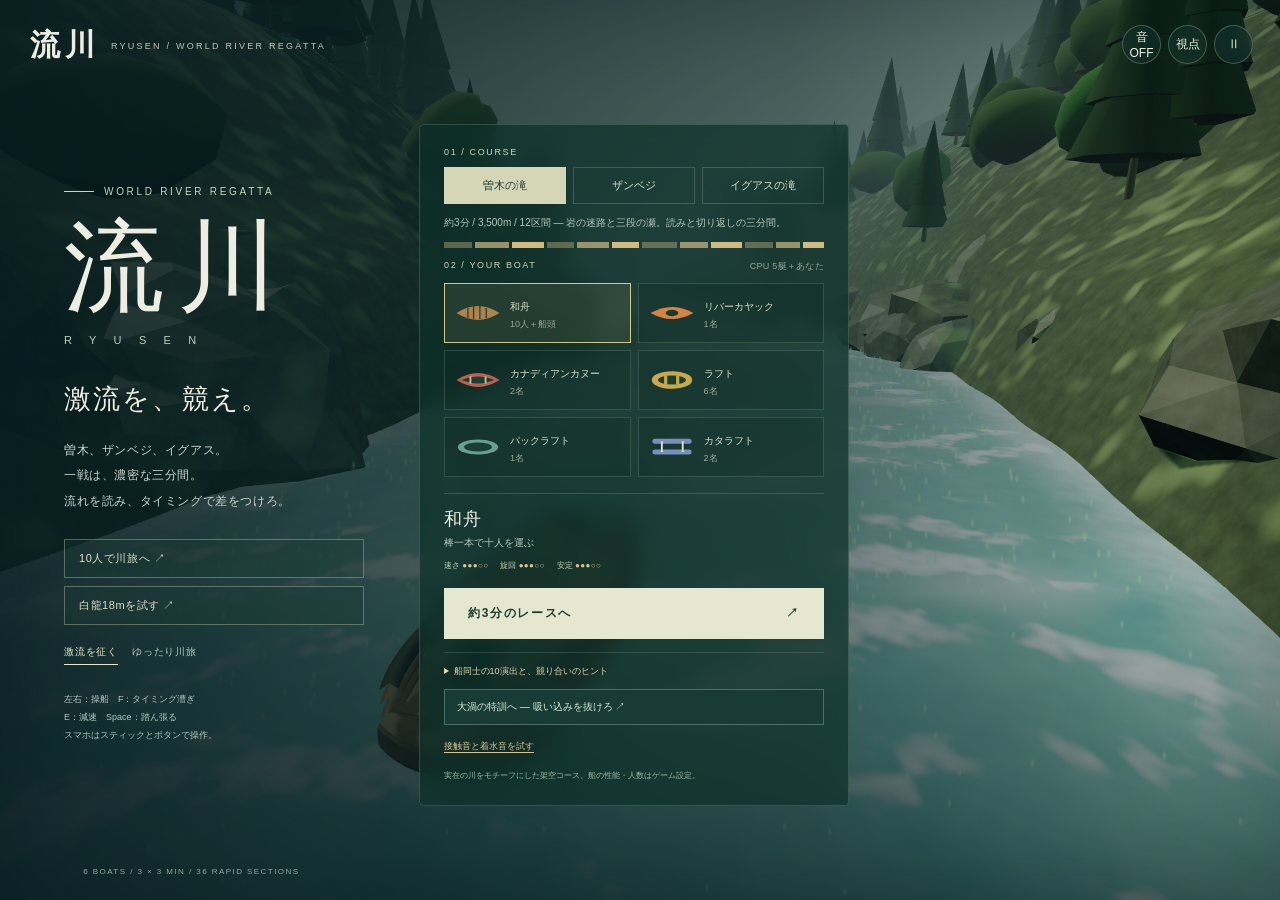
==== RYUSEN.html @ 2780d96b "add 334-ryusen" ====
<!doctype html>
<html lang="ja"><head><meta charset="utf-8"><meta name="viewport" content="width=device-width,initial-scale=1,maximum-scale=1,user-scalable=no,viewport-fit=cover"><meta name="theme-color" content="#102523"><title>流川 RYUSEN — 世界激流レガッタ</title><meta name="description" content="3コース、各約3分。6種類の小型船で、表情を変える激流を競い抜け。"><style>
:root{--ph:25dvh;--paper:#eeede1;--ink:#102523;--mint:#b7e3ca;--gold:#dccc99;--danger:#ef8b69}*{box-sizing:border-box}html,body{height:100dvh;touch-action:manipulation}body{margin:0;overflow:hidden;height:100dvh;touch-action:manipulation;background:#102523;color:var(--paper);font-family:'Hiragino Kaku Gothic ProN','Noto Sans JP',sans-serif;-webkit-user-select:none;user-select:none}button{font:inherit;cursor:pointer}button:focus-visible{outline:2px solid #efdc9d;outline-offset:5px}#scene{position:fixed;inset:0;width:100%;height:100%;display:block}#grain{position:fixed;inset:0;pointer-events:none;background:linear-gradient(180deg,rgba(8,22,22,.25),transparent 27%,transparent 65%,rgba(3,16,19,.45));z-index:1}#vignette{position:fixed;inset:0;box-shadow:inset 0 0 110px #03141555;pointer-events:none;z-index:2}#splash{position:fixed;inset:0;pointer-events:none;opacity:0;z-index:4;background:radial-gradient(ellipse at 12% 80%,#bde6df99,transparent 43%),radial-gradient(ellipse at 82% 30%,#c6f3f855,transparent 35%);transition:opacity .15s}#flash{position:fixed;inset:0;pointer-events:none;box-shadow:inset 0 0 120px #cb503b;opacity:0;z-index:4}#brand{position:fixed;top:max(25px,env(safe-area-inset-top));left:max(30px,env(safe-area-inset-left));z-index:12;display:flex;align-items:center;gap:12px}#brand b{font:600 30px serif;letter-spacing:.15em}#brand span{font-size:9px;letter-spacing:.25em;opacity:.8}#tools{position:fixed;right:max(27px,env(safe-area-inset-right));top:max(25px,env(safe-area-inset-top));display:flex;gap:7px;z-index:20}.icon{border:1px solid #e5eed140;background:#12353080;backdrop-filter:blur(10px);width:39px;height:39px;color:#f1f0dd;border-radius:50%;font-size:12px}.icon:hover{background:#447562aa}#hud{position:fixed;z-index:5;left:max(30px,env(safe-area-inset-left));top:max(96px,calc(env(safe-area-inset-top) + 65px));width:194px;display:none}.label{font-size:10px;letter-spacing:.15em;color:#c6d4c5}.travel{display:flex;align-items:baseline;gap:7px;margin:5px 0 8px}.travel b{font-size:26px;font-weight:400;font-variant-numeric:tabular-nums}.travel span{font-size:10px;color:#d0d9c6}.track,.meter{height:3px;background:#ddebc333;margin:5px 0 17px;overflow:hidden}.track i,.meter i{display:block;height:100%;width:100%;background:var(--mint);transition:width .2s}.track i{width:0;background:var(--gold)}.pips{display:flex;gap:5px;margin:9px 0 17px}.pips i{height:13px;width:12px;border:1px solid #d5e7cc;background:#d5e7cc;border-radius:6px 6px 2px 2px}.pips i.out{background:transparent;opacity:.25}.statsline{display:flex;justify-content:space-between;font-size:10px}.meter{margin:6px 0 13px}.meter.gold i{background:var(--gold)}#speed{position:fixed;right:max(30px,env(safe-area-inset-right));top:91px;z-index:5;text-align:right;display:none}#speed b{font-size:32px;font-weight:300;font-variant-numeric:tabular-nums}#speed small{font-size:9px;margin-left:5px;color:#ccd8d0}#section{font:11px serif;letter-spacing:.13em;color:#d6dfd0;margin-top:4px}#caption{position:fixed;z-index:6;top:33%;left:10%;right:10%;text-align:center;font:600 clamp(16px,2.3vw,27px) serif;letter-spacing:.12em;text-shadow:0 2px 14px #002123;opacity:0;transition:opacity .2s;pointer-events:none}#hint{position:fixed;bottom:max(31px,env(safe-area-inset-bottom));left:50%;transform:translateX(-50%);z-index:6;font-size:10px;letter-spacing:.09em;white-space:nowrap;display:none;color:#e5ebd8;text-shadow:0 1px 5px #002b24}#overlay{position:fixed;inset:0;z-index:10;display:flex;align-items:center;padding:95px max(6.5vw,28px) 45px;background:linear-gradient(90deg,#071c20e0 0%,#071c20b0 29%,#071c2020 65%,transparent)}.intro{max-width:500px}.eyebrow{display:flex;align-items:center;gap:10px;color:#c5d7c0;font-size:10px;letter-spacing:.27em;margin-bottom:18px}.eyebrow:before{content:'';width:30px;height:1px;background:#c5d7c0}h1{font:500 clamp(66px,9vw,118px)/1.06 serif;letter-spacing:.14em;margin:0 0 10px}h1 em{display:block;font:400 11px/1.5 sans-serif;letter-spacing:.65em;margin:11px 0 26px;color:#b8d0c2}.tagline{font:500 clamp(20px,2.8vw,29px)/1.8 serif;letter-spacing:.08em;margin:0 0 15px}.description{font-size:12px;line-height:2.1;letter-spacing:.05em;color:#cbd7d1;max-width:370px}.start{margin-top:26px;background:#e6e7cf;border:0;color:#1f3c35;min-width:230px;padding:17px 24px;text-align:left;font-size:12px;font-weight:600;letter-spacing:.14em;display:flex;justify-content:space-between;gap:35px;transition:background .2s}.start:hover{background:white}.start:disabled{opacity:.5}.mode{margin-top:15px;display:flex;gap:14px;font-size:10px}.mode button{padding:5px 0;background:none;border:0;border-bottom:1px solid transparent;color:#b5c9bd;font-size:10px;letter-spacing:.08em}.mode button.selected{color:#e7e7c7;border-color:#e7e7c7}.controls-note{margin-top:25px;font-size:10px;line-height:2;color:#b0c7bf}.introfooter{position:absolute;bottom:max(24px,env(safe-area-inset-bottom));left:max(6.5vw,28px);font-size:8px;letter-spacing:.18em;color:#8ead9f}#loading{position:fixed;bottom:29px;right:30px;font-size:10px;letter-spacing:.15em;z-index:30;color:#b5d5c6}#result{position:fixed;inset:0;z-index:30;display:none;place-items:center;background:#061b20bb;backdrop-filter:blur(8px);padding:25px}.result-inner{width:min(460px,100%);text-align:center}.result-inner h2{font:400 50px serif;letter-spacing:.15em;margin:20px 0}.result-inner p{font-size:12px;line-height:1.9;color:#d3ded0}.score{display:flex;justify-content:center;gap:30px;margin:28px 0 12px}.score b{display:block;font-size:29px;font-weight:400}.score span{display:block;font-size:9px;margin-top:8px;color:#bccbbf;letter-spacing:.1em}#result .start{margin:27px auto 0}#pausePanel{position:fixed;inset:0;z-index:29;background:#071c20bb;backdrop-filter:blur(9px);display:none;place-items:center;text-align:center}#pausePanel h2{font:34px serif;letter-spacing:.2em}.pausebuttons{display:flex;flex-direction:column;gap:15px}.pausebuttons button{padding:14px 40px;background:#e6e7cf;color:#1f3c35;border:0}.pausebuttons small{max-width:280px;font-size:11px;line-height:1.8;color:#c5d7c0}.titan-visible [data-titan-controls]{display:block!important}[data-titan-controls]{display:none!important} [data-titan-pad]{border:1px solid #d9e9cf88!important;background:#14382c66!important;backdrop-filter:blur(9px);width:112px!important;height:112px!important} [data-titan-pad]>div{background:#d8e3bdcc!important;width:42px!important;height:42px!important;left:34px!important;top:34px!important} [data-titan-action]{font:600 11px sans-serif!important;letter-spacing:.03em;border:1px solid #d9e9cf88!important;background:#153c32aa!important;backdrop-filter:blur(8px);color:#e7efd5!important;min-width:76px!important;min-height:76px!important;padding:10px!important} [data-titan-action="jump"]{border-color:#ddce99aa!important;background:#59543788!important} [data-titan-action]:active{background:#86ad7dbb!important}#error{display:none;position:fixed;inset:0;z-index:100;background:#102523;padding:35px;place-content:center;font-size:14px;line-height:2}#error button{margin:20px 0;padding:12px 25px}#cameraLabel{position:fixed;bottom:175px;right:30px;z-index:8;font-size:10px;color:#e1ead2;opacity:0;transition:opacity .2s}
@media(min-width:1000px){[data-titan-controls]{opacity:.6}#hint{bottom:36px}}@media(max-width:600px){#brand{left:20px;top:max(18px,env(safe-area-inset-top))}#brand b{font-size:25px}#brand span{display:none}#tools{right:17px;top:max(18px,env(safe-area-inset-top))}.icon{width:35px;height:35px}#overlay{align-items:flex-end;padding:90px 25px max(65px,calc(env(safe-area-inset-bottom) + 40px));background:linear-gradient(0deg,#061b20ef,#061b2080 65%,#061b2020)}.intro{max-width:100%}.eyebrow{font-size:9px;margin-bottom:14px}h1{font-size:78px}h1 em{margin-bottom:17px}.tagline{font-size:24px;line-height:1.7;margin-bottom:8px}.description{font-size:11px;line-height:1.9}.start{margin-top:20px;padding:15px 21px;min-width:240px}.controls-note{margin-top:15px;font-size:9px}.introfooter{left:25px;bottom:23px;font-size:7px}.mode{margin-top:10px}#hud{left:20px;top:max(80px,calc(env(safe-area-inset-top) + 55px));width:143px}.travel b{font-size:22px}.pips{gap:3px;margin:8px 0 13px}.pips i{width:11px;height:11px}#speed{right:20px;top:80px}#speed b{font-size:27px}#section{font-size:10px}#hint{bottom:158px;font-size:9px}#caption{top:38%;font-size:19px;left:6%;right:6%}#loading{bottom:24px;right:20px;font-size:9px}[data-titan-action]{min-width:66px!important;min-height:66px!important;font-size:10px!important}[data-titan-controls]>div:last-child{gap:8px!important;right:16px!important;bottom:max(28px,env(safe-area-inset-bottom))!important}[data-titan-pad]{left:16px!important;bottom:max(20px,env(safe-area-inset-bottom))!important;width:105px!important;height:105px!important}[data-titan-pad]>div{left:30px!important;top:30px!important}.result-inner h2{font-size:41px}}
@media(max-height:520px){#overlay{align-items:center;padding:65px 35px 20px}h1{font-size:58px}h1 em{margin:5px 0 10px}.eyebrow{margin-bottom:7px}.tagline{font-size:21px;margin-bottom:5px}.description{font-size:10px;line-height:1.7}.start{margin-top:13px;padding:12px 20px}.controls-note{margin-top:9px;font-size:8px}.mode{margin-top:7px}.introfooter{display:none}#hud{top:75px;width:160px}.pips{margin:6px 0 10px}#hint{bottom:19px}#caption{top:34%}[data-titan-pad]{width:94px!important;height:94px!important}[data-titan-pad]>div{left:25px!important;top:25px!important}[data-titan-action]{min-width:62px!important;min-height:62px!important}#speed{top:75px}}
#dropStatus{font-size:11px;margin-top:9px;color:#ecd5a5;letter-spacing:.08em;text-shadow:0 1px 8px #14342c}.reaction{position:fixed;z-index:7;pointer-events:none;display:none;transform:translate(-50%,-100%);font-size:12px;white-space:nowrap;max-width:220px;padding:7px 11px;border-radius:14px 14px 14px 3px;background:#f0eddaeb;color:#243f35;box-shadow:0 2px 15px #051c2444}.drop-start{background:none;color:#e5d7af;border:1px solid #d5c18a66;padding:9px 15px;font-size:10px;letter-spacing:.08em;margin-top:12px}.drop-start:hover{background:#e5d7af22}@media(max-width:600px){.reaction{font-size:10px;padding:6px 8px;max-width:185px}#dropStatus{font-size:9px;max-width:150px;line-height:1.5}.drop-start{margin-top:9px;padding:7px 10px}.controls-note{margin-top:12px}}

#overlay{overflow:auto;overscroll-behavior:contain;align-items:center;padding:85px max(5vw,24px) 55px;background:linear-gradient(90deg,#061c20e8,#061c2088 62%,#061c2020)}.regatta-intro{display:grid;grid-template-columns:300px minmax(340px,430px);gap:55px;max-width:850px;align-items:center}.regatta-intro h1{font-size:100px}.regatta-intro .tagline{font-size:27px}.race-setup{padding:22px 24px;background:#0e302ab5;border:1px solid #c4d3b633;border-radius:5px;backdrop-filter:blur(10px)}.setup-label{font-size:9px;letter-spacing:.18em;color:#c8d6bd;display:flex;justify-content:space-between}.setup-label span{letter-spacing:.03em;opacity:.7}#courseSelect{display:flex;gap:7px;margin-top:10px}#courseSelect button{flex:1;background:transparent;border:1px solid #bdcdb23b;color:#dce3ce;padding:10px 7px;font-size:11px;white-space:nowrap}#courseSelect button.selected{background:#d5d6b5;color:#203e32;border-color:#d5d6b5}#courseTag{font-size:10px;color:#b5c8b9;margin:10px 0 19px;min-height:15px}#vesselSelect{display:grid;grid-template-columns:1fr 1fr;gap:7px;margin-top:10px}#vesselSelect button{display:flex;text-align:left;align-items:center;gap:8px;padding:10px 9px;min-height:60px;color:#dce2cd;background:#0e29234d;border:1px solid #c5d2b12f}#vesselSelect button.selected{border-color:#d1c88a;background:#aaa56b22}#vesselSelect b{font-size:10px;font-weight:500}#vesselSelect small{display:block;font-size:9px;opacity:.65;margin-top:4px}.boat-glyph{font-size:27px;width:32px;text-align:center}.vessel-detail{margin:16px 0 0;border-top:1px solid #c4d3b633;padding-top:13px}.vessel-detail>b{font:18px serif;letter-spacing:.08em}.vessel-detail>span{font-size:10px;display:block;margin-top:5px;color:#b8cbbc}#vesselStats{display:flex;gap:12px;margin-top:10px;font-size:8px;color:#c6d3b9}#vesselStats b{font-weight:400;color:#d5c692;letter-spacing:.05em}.race-setup .start{width:100%;margin-top:17px}.fiction-note{font-size:8px;color:#9eb9a8;line-height:1.7;margin:10px 0 0}.legacy-actions{display:flex;flex-direction:column;gap:8px;margin-top:25px}.legacy-actions button{border:1px solid #d4d9b85c;background:#173b3055;color:#dfdfc5;padding:11px 14px;font-size:11px;letter-spacing:.05em;text-align:left}.hero .controls-note{font-size:9px}.hero .description{font-size:12px}#raceHUD{display:none;position:fixed;top:max(30px,env(safe-area-inset-top));left:50%;transform:translateX(-50%);z-index:6;text-align:center;text-shadow:0 2px 10px #12382c}#raceHUD>span{font-size:10px;letter-spacing:.08em}#raceHUD div{display:flex;gap:8px;align-items:baseline;justify-content:center;margin:5px 0}#raceHUD b{font-size:28px;font-weight:400}#raceHUD small{font-size:7px;letter-spacing:.15em;color:#c7d6b9}#raceHUD i{font-size:9px;color:#cfdbbd;margin-left:9px;font-style:normal}
@media(max-width:760px){#overlay{padding:83px 20px 32px;align-items:flex-start}.regatta-intro{display:flex;flex-direction:column;gap:18px;width:100%;max-width:430px;margin:auto;align-items:stretch}.hero .eyebrow{margin-bottom:8px;font-size:8px}.regatta-intro h1{font-size:47px;margin-bottom:0;display:flex;align-items:center;gap:15px}.regatta-intro h1 em{font-size:8px;letter-spacing:.4em;margin:0}.regatta-intro .tagline{font-size:18px;margin:6px 0 0}.hero .description,.hero .controls-note{display:none}.legacy-actions{flex-direction:row;margin-top:12px;gap:8px}.legacy-actions button{font-size:9px;padding:8px 10px;flex:1;text-align:center}.hero .mode{margin-top:8px}.hero .mode button{font-size:9px}.race-setup{padding:17px 16px}#courseSelect button{font-size:10px;padding:9px 4px}#courseTag{font-size:9px;margin:9px 0 13px}#vesselSelect button{min-height:53px;padding:7px 8px}.vessel-detail{margin-top:12px;padding-top:10px}#vesselStats{gap:9px}.introfooter{display:none}.race-setup .start{margin-top:13px;padding:13px 17px}#raceHUD{top:max(18px,env(safe-area-inset-top))}#raceHUD b{font-size:21px}#raceHUD>span{font-size:9px}#raceHUD small{display:none}#raceHUD i{display:none}#raceHUD div{margin:2px 0}#raceHUD>span:first-child{font-size:8px}}
@media(min-width:761px) and (max-height:650px){#overlay{align-items:flex-start;padding-top:75px}.regatta-intro{grid-template-columns:250px 390px;gap:35px}.regatta-intro h1{font-size:75px}.regatta-intro .tagline{font-size:23px}.hero .description{font-size:10px}.race-setup{padding:16px 20px}#vesselSelect button{min-height:47px;padding:6px 8px}#courseTag{margin-bottom:13px}.vessel-detail{margin-top:12px;padding-top:10px}.race-setup .start{padding:13px 18px;margin-top:13px}.introfooter{display:none}}
.boat-glyph{width:48px;flex:0 0 48px}.boat-glyph svg{display:block}.rival-tag{position:fixed;z-index:4;display:none;pointer-events:none;transform:translate(-50%,-100%);padding:3px 6px;color:#f0eacb;background:#153d3255;border-radius:3px;font-size:9px;white-space:nowrap;text-shadow:0 1px 3px #08271e}@media(max-width:600px){.boat-glyph{width:40px;flex-basis:40px}.boat-glyph svg{width:40px}.rival-tag{font-size:8px;padding:2px 4px}}

#courseStrip{display:flex;gap:3px;margin:8px auto 0;width:170px;height:3px}#courseStrip i{display:block;background:#d7e3bd40}#courseStrip i.done{background:#b7d3ad}#courseStrip i.now{background:#f1d392;box-shadow:0 0 7px #eed59288}#duelStatus{font-size:10px;color:#f0d496;min-height:18px;margin-top:7px;letter-spacing:.06em}.race-notes{margin-top:13px;border-top:1px solid #c5d2b12a;padding-top:10px;font-size:9px;line-height:1.9;color:#bfd1b9}.race-notes summary{cursor:pointer;color:#e6d8ad}.race-notes ol{padding-left:20px;columns:2;column-gap:22px;margin:8px 0 0}.course-preview{display:flex;gap:3px;margin:10px 0 12px;height:6px}.course-preview i{display:block;opacity:.7}.course-preview i:nth-child(3n){opacity:1}.course-preview i:nth-child(3n+1){opacity:.4}#courseTag{line-height:1.8;margin-bottom:8px}@media(max-width:760px){#vesselSelect b{font-size:9px}#courseStrip{width:105px;gap:2px;margin-top:6px}#duelStatus{font-size:8px;max-width:150px;white-space:nowrap}.race-notes{font-size:8px}.race-notes ol{column-gap:13px}#courseTag{min-height:30px}.course-preview{margin:8px 0 12px;height:4px}}

#skillHUD{display:none;position:fixed;z-index:9;left:50%;bottom:27px;transform:translateX(-50%);width:260px;padding:9px 13px;background:#082e2ddc;border:1px solid #b3d8c45c;border-radius:6px;pointer-events:none;box-shadow:0 3px 20px #031b2244}#skillHUD .skill-row{display:flex;justify-content:space-between;gap:8px;font-size:9px;line-height:1.7;color:#d1e2c9}#strokeFeedback{color:#f3d18b;font-weight:600}#strokeBar{height:9px;position:relative;background:#d9e9d328;margin:6px 0;overflow:hidden;border-radius:2px}#strokeBar:before{content:'';position:absolute;left:39.5%;width:21%;height:100%;background:#b6e8bd}#strokeTick{position:absolute;width:3px;height:13px;top:-2px;background:#fff8cd;box-shadow:0 0 6px #fff;transform:translateX(-50%)}#strokeBar.perfect{box-shadow:0 0 10px #c1f2c5}#laneInfo{color:#a4e5d6}#vortexWarning{font-size:10px;color:#f1b78a;min-height:14px;text-align:center}.trial-btn{width:100%;margin-top:9px;padding:10px 12px;background:#183c35;border:1px solid #9fc5b960;color:#daead4;font-size:10px;text-align:left}.trial-btn:hover{background:#28564a}.sound-test{margin-top:9px;padding:6px 0;background:none;border:0;color:#d7c695;font-size:9px;text-decoration:underline;text-underline-offset:3px}.titan-visible #hint{bottom:112px}@media(max-width:600px){#skillHUD{bottom:146px;width:260px;padding:8px 11px}#skillHUD .skill-row{font-size:9px}.titan-visible #hint{bottom:242px;white-space:normal;text-align:center;width:85%;line-height:1.6}[data-titan-action=stroke]{background:#58724bbd!important;border-color:#e3da9e!important}.legacy-actions{flex-wrap:wrap}}@media(max-width:380px){[data-titan-pad]{width:88px!important;height:88px!important}[data-titan-pad]>div{left:22px!important;top:22px!important}[data-titan-action]{min-width:56px!important;min-height:56px!important;padding:7px!important;font-size:9px!important}[data-titan-controls]>div:last-child{gap:6px!important;right:12px!important}}@media(max-height:520px) and (min-width:601px){#skillHUD{bottom:18px;width:230px;padding:5px 10px}#skillHUD .skill-row{font-size:8px}.titan-visible #hint{bottom:98px;font-size:8px}#strokeBar{height:7px;margin:4px 0}}
</style></head><body>
<canvas id="scene" aria-label="3D激流川下りゲーム"></canvas><div id="grain"></div><div id="vignette"></div><div id="splash"></div><div id="flash"></div>
<div id="brand"><b>流川</b><span>RYUSEN / WORLD RIVER REGATTA</span></div>
<div id="tools"><button id="audioBtn" class="icon" aria-label="音声を切り替え" title="音声">音 OFF</button><button id="viewBtn" class="icon" aria-label="視点を切り替え" title="視点 V">視点</button><button id="pauseBtn" class="icon" aria-label="一時停止" title="一時停止 P">Ⅱ</button></div>
<div id="hud"><div class="label">ゴールまで</div><div class="travel"><b id="distance">1,260</b><span>m</span></div><div class="track"><i id="progress"></i></div><div class="statsline"><span id="peopleLabel">乗客</span><span id="people">10 / 10</span></div><div class="pips" id="pips"></div><div class="statsline"><span>舟の耐久</span><span id="hp">100%</span></div><div class="meter"><i id="hpbar"></i></div><div class="statsline"><span id="staminaLabel">船頭の体力</span><span id="stamina">100%</span></div><div class="meter gold"><i id="staminabar"></i></div></div>
<div id="rivalLabels"></div><div id="raceHUD"><span id="raceCourse"></span><div><b id="raceRank">1 / 6</b><small>POSITION</small></div><span id="raceTime">0.0 s</span><i id="raceBoat"></i><div id="courseStrip" aria-label="全12区間の進行"></div><div id="duelStatus" role="status"></div></div><div id="speed"><b id="kmh">0</b><small>km/h</small><div id="section">一ノ瀬 · 翡翠の淵</div><div id="dropStatus"></div></div>
<div class="reaction" id="reaction0"></div><div class="reaction" id="reaction1"></div><div id="caption" role="status" aria-live="polite"></div><div id="hint">左右で竿を操る · 岩をかわして、十人を届けろ。</div><div id="cameraLabel"></div><div id="skillHUD"><div class="skill-row"><span>緑で「漕ぐ F」を押す</span><b id="strokeFeedback">リズムを合わせろ</b></div><div id="strokeBar"><i id="strokeTick"></i></div><div class="skill-row"><span id="laneInfo">速流を選べ</span><span id="comboInfo">COMBO 0</span></div><div id="vortexWarning"></div></div>
<div id="overlay"><div class="intro regatta-intro"><section class="hero"><div class="eyebrow">WORLD RIVER REGATTA</div><h1>流川<em>R Y U S E N</em></h1><p class="tagline">激流を、競え。</p><p class="description">曽木、ザンベジ、イグアス。<br>一戦は、濃密な三分間。<br>流れを読み、タイミングで差をつけろ。</p><div class="legacy-actions"><button id="startBtn" disabled>10人で川旅へ ↗</button><button id="dropStartBtn">白龍18mを試す ↗</button></div><div class="mode"><button data-mode="normal" class="selected">激流を征く</button><button data-mode="scenic">ゆったり川旅</button></div><div class="controls-note">左右：操船　F：タイミング漕ぎ<br>E：減速　Space：踏ん張る<br>スマホはスティックとボタンで操作。</div></section><section class="race-setup"><div class="setup-label">01 / COURSE</div><div id="courseSelect"></div><p id="courseTag"></p><div id="coursePreview" class="course-preview" aria-hidden="true"></div><div class="setup-label">02 / YOUR BOAT <span>CPU 5艇＋あなた</span></div><div id="vesselSelect"></div><div class="vessel-detail"><b id="vesselName">和舟</b><span id="vesselTag"></span><div id="vesselStats"></div></div><button class="start" id="raceStartBtn" disabled><span>この船でレース</span><span>↗</span></button><details class="race-notes"><summary>船同士の10演出と、競り合いのヒント</summary><ol><li>V字の引き波</li><li>波を受けた船の揺れ</li><li>後方で加速する波乗り</li><li>横並びの水圧</li><li>接触で船体を押し返す</li><li>接触の飛沫と左右の音</li><li>実際の追い抜きを通知</li><li>船種ごとに違うCPUの進路</li><li>クルーの声と身振り</li><li>接戦で広がるカメラ</li></ol></details><button class="trial-btn" id="vortexTrialBtn">大渦の特訓へ — 吸い込みを抜けろ ↗</button><button class="sound-test" id="soundTestBtn">接触音と着水音を試す</button><p class="fiction-note">実在の川をモチーフにした架空コース。船の性能・人数はゲーム設定。</p></section></div><div class="introfooter">6 BOATS / 3 × 3 MIN / 36 RAPID SECTIONS</div></div>
<div id="result"><div class="result-inner"><div class="eyebrow" style="justify-content:center" id="resultEyebrow">RIVER RUN COMPLETE</div><h2 id="resultTitle">生還。</h2><p id="resultText"></p><div class="score"><div><b id="rPeople">10</b><span id="resultPeopleLabel">帰還した乗客</span></div><div><b id="rTime">01:30</b><span id="resultTimeLabel">下った時間</span></div><div><b id="rScore">S</b><span id="resultScoreLabel">評価</span></div></div><p id="record"></p><button class="start" id="retryBtn"><span>もう一度、川へ</span><span>↗</span></button><button id="titleBtn" style="border:0;background:none;color:#b5c9bd;margin-top:20px;font-size:11px">タイトルへ戻る</button></div></div>
<div id="pausePanel"><div><h2>ひと息。</h2><div class="pausebuttons"><button id="resumeBtn">川へ戻る</button><small>左右で岩をかわす。<br>緑の合図で「漕ぐ F」。連打は体力を浪費。<br>岩が近い時は「減速 E」。<br>速い流れを選び、渦は外側へ。<br>落差や大波には「踏ん張る」。<br>手を休めると体力が戻るよ。</small><button id="pauseTitle">タイトルへ</button></div></div></div>
<div id="loading">川を描いています…</div><div id="error"><div>3D描画を開始できませんでした。<br>Safari / Chromeの新しいタブで開き直してね。<br><span id="errText"></span><br><button onclick="location.reload()">再読み込み</button></div></div>
<!-- TITAN_CONTROLLER_BEGIN -->
<script data-titan-controller="1">
/* Titan Controller API 1 — browser + Node, no dependencies. */
(function (root, factory) {
  const api = factory();
  if (typeof module === 'object' && module.exports) module.exports = api;
  else root.TitanController = api;
})(typeof globalThis !== 'undefined' ? globalThis : this, function () {
  'use strict';
  class InputState {
    constructor({ deadzone = 0.12 } = {}) {
      if (!Number.isFinite(deadzone) || deadzone < 0 || deadzone >= 1) throw new Error('deadzone must be 0 <= n < 1');
      this.deadzone = deadzone;
      this.keys = new Set();
      this.pointers = new Map();
    }
    key(code, pressed) { pressed ? this.keys.add(code) : this.keys.delete(code); }
    axis(id, x, y) {
      if (!Number.isFinite(x) || !Number.isFinite(y)) throw new Error('axis must be finite');
      const magnitude = Math.hypot(x, y);
      if (magnitude <= this.deadzone) { x = 0; y = 0; }
      else { const scale = Math.min(1, (magnitude - this.deadzone) / (1 - this.deadzone)) / magnitude; x *= scale; y *= scale; }
      this.pointers.set(id, { x, y });
    }
    action(id, name) { this.pointers.set(id, { action: name }); }
    release(id) { this.pointers.delete(id); }
    reset() { this.keys.clear(); this.pointers.clear(); }
    read() {
      const k = this.keys;
      let x = Number(k.has('ArrowRight') || k.has('KeyD')) - Number(k.has('ArrowLeft') || k.has('KeyA'));
      let y = Number(k.has('ArrowDown') || k.has('KeyS')) - Number(k.has('ArrowUp') || k.has('KeyW'));
      const actions = Object.create(null);
      if (k.has('Space')) actions.jump = true;
      if (k.has('KeyE')) actions.act = true;
      for (const p of this.pointers.values()) {
        if (p.action) actions[p.action] = true;
        else { x += p.x; y += p.y; }
      }
      const magnitude = Math.hypot(x, y);
      if (magnitude > 1) { x /= magnitude; y /= magnitude; }
      return { x, y, actions };
    }
  }
  function mount({ container, actions = { jump: 'ジャンプ', act: 'アクション' }, deadzone = 0.12 } = {}) {
    const doc = container ? container.ownerDocument : document;
    const win = doc.defaultView;
    container = container || doc.body;
    const state = new InputState({ deadzone });
    const cleanup = [];
    function listen(target, event, handler, options) {
      target.addEventListener(event, handler, options);
      cleanup.push(() => target.removeEventListener(event, handler, options));
    }
    const host = doc.createElement('div');
    host.dataset.titanControls = '1';
    host.style.cssText = 'position:fixed;inset:0;pointer-events:none;z-index:1000;user-select:none;-webkit-user-select:none;';
    const pad = doc.createElement('div');
    pad.setAttribute('role', 'group');
    pad.setAttribute('aria-label', '移動コントローラー。キーボードの矢印・WASDにも対応');
    pad.dataset.titanPad = '1';
    pad.dataset.dpad = '1';
    pad.style.cssText = 'position:absolute;left:max(20px,env(safe-area-inset-left));bottom:max(20px,env(safe-area-inset-bottom));width:116px;height:116px;border-radius:50%;background:#142530bb;border:2px solid #adc7d8aa;pointer-events:auto;touch-action:none;';
    const knob = doc.createElement('div');
    knob.style.cssText = 'position:absolute;width:44px;height:44px;left:34px;top:34px;border-radius:50%;background:#c5e9d9;pointer-events:none;';
    pad.appendChild(knob);
    host.appendChild(pad);
    const buttons = doc.createElement('div');
    buttons.style.cssText = 'position:absolute;right:max(20px,env(safe-area-inset-right));bottom:max(28px,env(safe-area-inset-bottom));display:flex;gap:12px;';
    host.appendChild(buttons);
    container.appendChild(host);
    let joystickPointer = null;
    const center = () => { knob.style.transform = ''; };
    function move(e) {
      const r = pad.getBoundingClientRect();
      const radius = r.width / 2;
      const x = (e.clientX - r.left - radius) / radius;
      const y = (e.clientY - r.top - radius) / radius;
      state.axis(e.pointerId, x, y);
      const scale = 34 / Math.max(1, Math.hypot(x, y));
      knob.style.transform = `translate(${x * scale}px,${y * scale}px)`;
    }
    listen(pad, 'pointerdown', e => {
      if (joystickPointer !== null || (e.pointerType === 'mouse' && e.button !== 0)) return;
      e.preventDefault(); joystickPointer = e.pointerId;
      if (pad.setPointerCapture) pad.setPointerCapture(e.pointerId);
      move(e);
    });
    listen(pad, 'pointermove', e => { if (e.pointerId === joystickPointer) { e.preventDefault(); move(e); } });
    for (const [name, label] of Object.entries(actions)) {
      const button = doc.createElement('button');
      button.type = 'button'; button.textContent = label; button.dataset.titanAction = name;
      button.style.cssText = 'min-width:70px;min-height:70px;padding:12px;border-radius:50%;border:2px solid #d4dfec;background:#193850e8;color:white;font:bold 13px sans-serif;pointer-events:auto;touch-action:none;';
      listen(button, 'pointerdown', e => {
        if (e.pointerType === 'mouse' && e.button !== 0) return;
        e.preventDefault(); state.action(e.pointerId, name);
        if (button.setPointerCapture) button.setPointerCapture(e.pointerId);
      });
      buttons.appendChild(button);
    }
    function release(e) {
      state.release(e.pointerId);
      if (e.pointerId === joystickPointer) { joystickPointer = null; center(); }
    }
    for (const event of ['pointerup', 'pointercancel', 'lostpointercapture']) listen(win, event, release, true);
    const codes = new Set(['ArrowLeft', 'ArrowRight', 'ArrowUp', 'ArrowDown', 'KeyW', 'KeyA', 'KeyS', 'KeyD', 'Space', 'KeyE']);
    const editable = target => target && (target.isContentEditable || /^(INPUT|TEXTAREA|SELECT)$/.test(target.tagName));
    listen(win, 'keydown', e => { if (codes.has(e.code) && !editable(e.target) && !e.metaKey && !e.ctrlKey && !e.altKey) { e.preventDefault(); state.key(e.code, true); } });
    listen(win, 'keyup', e => { if (codes.has(e.code)) state.key(e.code, false); });
    function reset() { state.reset(); joystickPointer = null; center(); }
    listen(win, 'blur', reset);
    listen(doc, 'visibilitychange', () => { if (doc.hidden) reset(); });
    return { state, read: () => state.read(), reset, destroy() { cleanup.forEach(fn => fn()); reset(); host.remove(); } };
  }
  return { API_VERSION: 1, InputState, mount };
});

</script>
<!-- TITAN_CONTROLLER_END -->
<script>(()=>{/**
 * @license
 * Copyright 2010-2025 Three.js Authors
 * SPDX-License-Identifier: MIT
 */var qu=0,$c=1,Yu=2;var Kc=1,Oo=2,Vn=3,ti=0,Jt=1,Dt=2,ai=0,Xi=1,Qc=2,jc=3,eh=4,Zu=5,yi=100,Ju=101,$u=102,Ku=103,Qu=104,ju=200,ed=201,td=202,nd=203,so=204,ro=205,id=206,sd=207,rd=208,ad=209,od=210,ld=211,cd=212,hd=213,ud=214,Bo=0,ko=1,zo=2,qi=3,Ho=4,Vo=5,Go=6,Wo=7,th=0,dd=1,fd=2,oi=0,pd=1,md=2,gd=3,Xo=4,_d=5,xd=6,vd=7;var nh=300,ji=301,es=302,qo=303,Yo=304,aa=306,ao=1e3,vi=1001,oo=1002,Qt=1003,yd=1004;var oa=1005;var An=1006,Zo=1007;var Ri=1008;var Cn=1009,ih=1010,sh=1011,Vs=1012,Jo=1013,Ci=1014,In=1015,Gs=1016,$o=1017,Ko=1018,Ws=1020,rh=35902,ah=35899,oh=1021,lh=1022,Sn=1023,Is=1026,Xs=1027,Qo=1028,jo=1029,ch=1030,el=1031;var tl=1033,la=33776,ca=33777,ha=33778,ua=33779,nl=35840,il=35841,sl=35842,rl=35843,al=36196,ol=37492,ll=37496,cl=37808,hl=37809,ul=37810,dl=37811,fl=37812,pl=37813,ml=37814,gl=37815,_l=37816,xl=37817,vl=37818,yl=37819,Ml=37820,Sl=37821,bl=36492,El=36494,wl=36495,Tl=36283,Al=36284,Rl=36285,Cl=36286;var Cr=2300,lo=2301,io=2302,Bc=2400,kc=2401,zc=2402;var Md=3200,Sd=3201;var hh=0,bd=1,li="",Zt="srgb",Yi="srgb-linear",Ir="linear",ot="srgb";var Gi=7680;var Hc=519,Ed=512,wd=513,Td=514,uh=515,Ad=516,Rd=517,Cd=518,Id=519,Vc=35044;var dh="300 es",Tn=2e3,Pr=2001;var ni=class{addEventListener(e,t){this._listeners===void 0&&(this._listeners={});let i=this._listeners;i[e]===void 0&&(i[e]=[]),i[e].indexOf(t)===-1&&i[e].push(t)}hasEventListener(e,t){let i=this._listeners;return i===void 0?!1:i[e]!==void 0&&i[e].indexOf(t)!==-1}removeEventListener(e,t){let i=this._listeners;if(i===void 0)return;let s=i[e];if(s!==void 0){let r=s.indexOf(t);r!==-1&&s.splice(r,1)}}dispatchEvent(e){let t=this._listeners;if(t===void 0)return;let i=t[e.type];if(i!==void 0){e.target=this;let s=i.slice(0);for(let r=0,a=s.length;r<a;r++)s[r].call(this,e);e.target=null}}},kt=["00","01","02","03","04","05","06","07","08","09","0a","0b","0c","0d","0e","0f","10","11","12","13","14","15","16","17","18","19","1a","1b","1c","1d","1e","1f","20","21","22","23","24","25","26","27","28","29","2a","2b","2c","2d","2e","2f","30","31","32","33","34","35","36","37","38","39","3a","3b","3c","3d","3e","3f","40","41","42","43","44","45","46","47","48","49","4a","4b","4c","4d","4e","4f","50","51","52","53","54","55","56","57","58","59","5a","5b","5c","5d","5e","5f","60","61","62","63","64","65","66","67","68","69","6a","6b","6c","6d","6e","6f","70","71","72","73","74","75","76","77","78","79","7a","7b","7c","7d","7e","7f","80","81","82","83","84","85","86","87","88","89","8a","8b","8c","8d","8e","8f","90","91","92","93","94","95","96","97","98","99","9a","9b","9c","9d","9e","9f","a0","a1","a2","a3","a4","a5","a6","a7","a8","a9","aa","ab","ac","ad","ae","af","b0","b1","b2","b3","b4","b5","b6","b7","b8","b9","ba","bb","bc","bd","be","bf","c0","c1","c2","c3","c4","c5","c6","c7","c8","c9","ca","cb","cc","cd","ce","cf","d0","d1","d2","d3","d4","d5","d6","d7","d8","d9","da","db","dc","dd","de","df","e0","e1","e2","e3","e4","e5","e6","e7","e8","e9","ea","eb","ec","ed","ee","ef","f0","f1","f2","f3","f4","f5","f6","f7","f8","f9","fa","fb","fc","fd","fe","ff"],pu=1234567,wr=Math.PI/180,Ps=180/Math.PI;function ts(){let n=Math.random()*4294967295|0,e=Math.random()*4294967295|0,t=Math.random()*4294967295|0,i=Math.random()*4294967295|0;return(kt[n&255]+kt[n>>8&255]+kt[n>>16&255]+kt[n>>24&255]+"-"+kt[e&255]+kt[e>>8&255]+"-"+kt[e>>16&15|64]+kt[e>>24&255]+"-"+kt[t&63|128]+kt[t>>8&255]+"-"+kt[t>>16&255]+kt[t>>24&255]+kt[i&255]+kt[i>>8&255]+kt[i>>16&255]+kt[i>>24&255]).toLowerCase()}function Qe(n,e,t){return Math.max(e,Math.min(t,n))}function fh(n,e){return(n%e+e)%e}function hp(n,e,t,i,s){return i+(n-e)*(s-i)/(t-e)}function up(n,e,t){return n!==e?(t-n)/(e-n):0}function Tr(n,e,t){return(1-t)*n+t*e}function dp(n,e,t,i){return Tr(n,e,1-Math.exp(-t*i))}function fp(n,e=1){return e-Math.abs(fh(n,e*2)-e)}function pp(n,e,t){return n<=e?0:n>=t?1:(n=(n-e)/(t-e),n*n*(3-2*n))}function mp(n,e,t){return n<=e?0:n>=t?1:(n=(n-e)/(t-e),n*n*n*(n*(n*6-15)+10))}function gp(n,e){return n+Math.floor(Math.random()*(e-n+1))}function _p(n,e){return n+Math.random()*(e-n)}function xp(n){return n*(.5-Math.random())}function vp(n){n!==void 0&&(pu=n);let e=pu+=1831565813;return e=Math.imul(e^e>>>15,e|1),e^=e+Math.imul(e^e>>>7,e|61),((e^e>>>14)>>>0)/4294967296}function yp(n){return n*wr}function Mp(n){return n*Ps}function Sp(n){return(n&n-1)===0&&n!==0}function bp(n){return Math.pow(2,Math.ceil(Math.log(n)/Math.LN2))}function Ep(n){return Math.pow(2,Math.floor(Math.log(n)/Math.LN2))}function wp(n,e,t,i,s){let r=Math.cos,a=Math.sin,o=r(t/2),l=a(t/2),c=r((e+i)/2),h=a((e+i)/2),f=r((e-i)/2),m=a((e-i)/2),g=r((i-e)/2),d=a((i-e)/2);switch(s){case"XYX":n.set(o*h,l*f,l*m,o*c);break;case"YZY":n.set(l*m,o*h,l*f,o*c);break;case"ZXZ":n.set(l*f,l*m,o*h,o*c);break;case"XZX":n.set(o*h,l*d,l*g,o*c);break;case"YXY":n.set(l*g,o*h,l*d,o*c);break;case"ZYZ":n.set(l*d,l*g,o*h,o*c);break;default:console.warn("THREE.MathUtils: .setQuaternionFromProperEuler() encountered an unknown order: "+s)}}function Rs(n,e){switch(e.constructor){case Float32Array:return n;case Uint32Array:return n/4294967295;case Uint16Array:return n/65535;case Uint8Array:return n/255;case Int32Array:return Math.max(n/2147483647,-1);case Int16Array:return Math.max(n/32767,-1);case Int8Array:return Math.max(n/127,-1);default:throw new Error("Invalid component type.")}}function Yt(n,e){switch(e.constructor){case Float32Array:return n;case Uint32Array:return Math.round(n*4294967295);case Uint16Array:return Math.round(n*65535);case Uint8Array:return Math.round(n*255);case Int32Array:return Math.round(n*2147483647);case Int16Array:return Math.round(n*32767);case Int8Array:return Math.round(n*127);default:throw new Error("Invalid component type.")}}var qs={DEG2RAD:wr,RAD2DEG:Ps,generateUUID:ts,clamp:Qe,euclideanModulo:fh,mapLinear:hp,inverseLerp:up,lerp:Tr,damp:dp,pingpong:fp,smoothstep:pp,smootherstep:mp,randInt:gp,randFloat:_p,randFloatSpread:xp,seededRandom:vp,degToRad:yp,radToDeg:Mp,isPowerOfTwo:Sp,ceilPowerOfTwo:bp,floorPowerOfTwo:Ep,setQuaternionFromProperEuler:wp,normalize:Yt,denormalize:Rs},_e=class n{constructor(e=0,t=0){n.prototype.isVector2=!0,this.x=e,this.y=t}get width(){return this.x}set width(e){this.x=e}get height(){return this.y}set height(e){this.y=e}set(e,t){return this.x=e,this.y=t,this}setScalar(e){return this.x=e,this.y=e,this}setX(e){return this.x=e,this}setY(e){return this.y=e,this}setComponent(e,t){switch(e){case 0:this.x=t;break;case 1:this.y=t;break;default:throw new Error("index is out of range: "+e)}return this}getComponent(e){switch(e){case 0:return this.x;case 1:return this.y;default:throw new Error("index is out of range: "+e)}}clone(){return new this.constructor(this.x,this.y)}copy(e){return this.x=e.x,this.y=e.y,this}add(e){return this.x+=e.x,this.y+=e.y,this}addScalar(e){return this.x+=e,this.y+=e,this}addVectors(e,t){return this.x=e.x+t.x,this.y=e.y+t.y,this}addScaledVector(e,t){return this.x+=e.x*t,this.y+=e.y*t,this}sub(e){return this.x-=e.x,this.y-=e.y,this}subScalar(e){return this.x-=e,this.y-=e,this}subVectors(e,t){return this.x=e.x-t.x,this.y=e.y-t.y,this}multiply(e){return this.x*=e.x,this.y*=e.y,this}multiplyScalar(e){return this.x*=e,this.y*=e,this}divide(e){return this.x/=e.x,this.y/=e.y,this}divideScalar(e){return this.multiplyScalar(1/e)}applyMatrix3(e){let t=this.x,i=this.y,s=e.elements;return this.x=s[0]*t+s[3]*i+s[6],this.y=s[1]*t+s[4]*i+s[7],this}min(e){return this.x=Math.min(this.x,e.x),this.y=Math.min(this.y,e.y),this}max(e){return this.x=Math.max(this.x,e.x),this.y=Math.max(this.y,e.y),this}clamp(e,t){return this.x=Qe(this.x,e.x,t.x),this.y=Qe(this.y,e.y,t.y),this}clampScalar(e,t){return this.x=Qe(this.x,e,t),this.y=Qe(this.y,e,t),this}clampLength(e,t){let i=this.length();return this.divideScalar(i||1).multiplyScalar(Qe(i,e,t))}floor(){return this.x=Math.floor(this.x),this.y=Math.floor(this.y),this}ceil(){return this.x=Math.ceil(this.x),this.y=Math.ceil(this.y),this}round(){return this.x=Math.round(this.x),this.y=Math.round(this.y),this}roundToZero(){return this.x=Math.trunc(this.x),this.y=Math.trunc(this.y),this}negate(){return this.x=-this.x,this.y=-this.y,this}dot(e){return this.x*e.x+this.y*e.y}cross(e){return this.x*e.y-this.y*e.x}lengthSq(){return this.x*this.x+this.y*this.y}length(){return Math.sqrt(this.x*this.x+this.y*this.y)}manhattanLength(){return Math.abs(this.x)+Math.abs(this.y)}normalize(){return this.divideScalar(this.length()||1)}angle(){return Math.atan2(-this.y,-this.x)+Math.PI}angleTo(e){let t=Math.sqrt(this.lengthSq()*e.lengthSq());if(t===0)return Math.PI/2;let i=this.dot(e)/t;return Math.acos(Qe(i,-1,1))}distanceTo(e){return Math.sqrt(this.distanceToSquared(e))}distanceToSquared(e){let t=this.x-e.x,i=this.y-e.y;return t*t+i*i}manhattanDistanceTo(e){return Math.abs(this.x-e.x)+Math.abs(this.y-e.y)}setLength(e){return this.normalize().multiplyScalar(e)}lerp(e,t){return this.x+=(e.x-this.x)*t,this.y+=(e.y-this.y)*t,this}lerpVectors(e,t,i){return this.x=e.x+(t.x-e.x)*i,this.y=e.y+(t.y-e.y)*i,this}equals(e){return e.x===this.x&&e.y===this.y}fromArray(e,t=0){return this.x=e[t],this.y=e[t+1],this}toArray(e=[],t=0){return e[t]=this.x,e[t+1]=this.y,e}fromBufferAttribute(e,t){return this.x=e.getX(t),this.y=e.getY(t),this}rotateAround(e,t){let i=Math.cos(t),s=Math.sin(t),r=this.x-e.x,a=this.y-e.y;return this.x=r*i-a*s+e.x,this.y=r*s+a*i+e.y,this}random(){return this.x=Math.random(),this.y=Math.random(),this}*[Symbol.iterator](){yield this.x,yield this.y}},ii=class{constructor(e=0,t=0,i=0,s=1){this.isQuaternion=!0,this._x=e,this._y=t,this._z=i,this._w=s}static slerpFlat(e,t,i,s,r,a,o){let l=i[s+0],c=i[s+1],h=i[s+2],f=i[s+3],m=r[a+0],g=r[a+1],d=r[a+2],_=r[a+3];if(o===0){e[t+0]=l,e[t+1]=c,e[t+2]=h,e[t+3]=f;return}if(o===1){e[t+0]=m,e[t+1]=g,e[t+2]=d,e[t+3]=_;return}if(f!==_||l!==m||c!==g||h!==d){let p=1-o,u=l*m+c*g+h*d+f*_,v=u>=0?1:-1,y=1-u*u;if(y>Number.EPSILON){let E=Math.sqrt(y),w=Math.atan2(E,u*v);p=Math.sin(p*w)/E,o=Math.sin(o*w)/E}let x=o*v;if(l=l*p+m*x,c=c*p+g*x,h=h*p+d*x,f=f*p+_*x,p===1-o){let E=1/Math.sqrt(l*l+c*c+h*h+f*f);l*=E,c*=E,h*=E,f*=E}}e[t]=l,e[t+1]=c,e[t+2]=h,e[t+3]=f}static multiplyQuaternionsFlat(e,t,i,s,r,a){let o=i[s],l=i[s+1],c=i[s+2],h=i[s+3],f=r[a],m=r[a+1],g=r[a+2],d=r[a+3];return e[t]=o*d+h*f+l*g-c*m,e[t+1]=l*d+h*m+c*f-o*g,e[t+2]=c*d+h*g+o*m-l*f,e[t+3]=h*d-o*f-l*m-c*g,e}get x(){return this._x}set x(e){this._x=e,this._onChangeCallback()}get y(){return this._y}set y(e){this._y=e,this._onChangeCallback()}get z(){return this._z}set z(e){this._z=e,this._onChangeCallback()}get w(){return this._w}set w(e){this._w=e,this._onChangeCallback()}set(e,t,i,s){return this._x=e,this._y=t,this._z=i,this._w=s,this._onChangeCallback(),this}clone(){return new this.constructor(this._x,this._y,this._z,this._w)}copy(e){return this._x=e.x,this._y=e.y,this._z=e.z,this._w=e.w,this._onChangeCallback(),this}setFromEuler(e,t=!0){let i=e._x,s=e._y,r=e._z,a=e._order,o=Math.cos,l=Math.sin,c=o(i/2),h=o(s/2),f=o(r/2),m=l(i/2),g=l(s/2),d=l(r/2);switch(a){case"XYZ":this._x=m*h*f+c*g*d,this._y=c*g*f-m*h*d,this._z=c*h*d+m*g*f,this._w=c*h*f-m*g*d;break;case"YXZ":this._x=m*h*f+c*g*d,this._y=c*g*f-m*h*d,this._z=c*h*d-m*g*f,this._w=c*h*f+m*g*d;break;case"ZXY":this._x=m*h*f-c*g*d,this._y=c*g*f+m*h*d,this._z=c*h*d+m*g*f,this._w=c*h*f-m*g*d;break;case"ZYX":this._x=m*h*f-c*g*d,this._y=c*g*f+m*h*d,this._z=c*h*d-m*g*f,this._w=c*h*f+m*g*d;break;case"YZX":this._x=m*h*f+c*g*d,this._y=c*g*f+m*h*d,this._z=c*h*d-m*g*f,this._w=c*h*f-m*g*d;break;case"XZY":this._x=m*h*f-c*g*d,this._y=c*g*f-m*h*d,this._z=c*h*d+m*g*f,this._w=c*h*f+m*g*d;break;default:console.warn("THREE.Quaternion: .setFromEuler() encountered an unknown order: "+a)}return t===!0&&this._onChangeCallback(),this}setFromAxisAngle(e,t){let i=t/2,s=Math.sin(i);return this._x=e.x*s,this._y=e.y*s,this._z=e.z*s,this._w=Math.cos(i),this._onChangeCallback(),this}setFromRotationMatrix(e){let t=e.elements,i=t[0],s=t[4],r=t[8],a=t[1],o=t[5],l=t[9],c=t[2],h=t[6],f=t[10],m=i+o+f;if(m>0){let g=.5/Math.sqrt(m+1);this._w=.25/g,this._x=(h-l)*g,this._y=(r-c)*g,this._z=(a-s)*g}else if(i>o&&i>f){let g=2*Math.sqrt(1+i-o-f);this._w=(h-l)/g,this._x=.25*g,this._y=(s+a)/g,this._z=(r+c)/g}else if(o>f){let g=2*Math.sqrt(1+o-i-f);this._w=(r-c)/g,this._x=(s+a)/g,this._y=.25*g,this._z=(l+h)/g}else{let g=2*Math.sqrt(1+f-i-o);this._w=(a-s)/g,this._x=(r+c)/g,this._y=(l+h)/g,this._z=.25*g}return this._onChangeCallback(),this}setFromUnitVectors(e,t){let i=e.dot(t)+1;return i<1e-8?(i=0,Math.abs(e.x)>Math.abs(e.z)?(this._x=-e.y,this._y=e.x,this._z=0,this._w=i):(this._x=0,this._y=-e.z,this._z=e.y,this._w=i)):(this._x=e.y*t.z-e.z*t.y,this._y=e.z*t.x-e.x*t.z,this._z=e.x*t.y-e.y*t.x,this._w=i),this.normalize()}angleTo(e){return 2*Math.acos(Math.abs(Qe(this.dot(e),-1,1)))}rotateTowards(e,t){let i=this.angleTo(e);if(i===0)return this;let s=Math.min(1,t/i);return this.slerp(e,s),this}identity(){return this.set(0,0,0,1)}invert(){return this.conjugate()}conjugate(){return this._x*=-1,this._y*=-1,this._z*=-1,this._onChangeCallback(),this}dot(e){return this._x*e._x+this._y*e._y+this._z*e._z+this._w*e._w}lengthSq(){return this._x*this._x+this._y*this._y+this._z*this._z+this._w*this._w}length(){return Math.sqrt(this._x*this._x+this._y*this._y+this._z*this._z+this._w*this._w)}normalize(){let e=this.length();return e===0?(this._x=0,this._y=0,this._z=0,this._w=1):(e=1/e,this._x=this._x*e,this._y=this._y*e,this._z=this._z*e,this._w=this._w*e),this._onChangeCallback(),this}multiply(e){return this.multiplyQuaternions(this,e)}premultiply(e){return this.multiplyQuaternions(e,this)}multiplyQuaternions(e,t){let i=e._x,s=e._y,r=e._z,a=e._w,o=t._x,l=t._y,c=t._z,h=t._w;return this._x=i*h+a*o+s*c-r*l,this._y=s*h+a*l+r*o-i*c,this._z=r*h+a*c+i*l-s*o,this._w=a*h-i*o-s*l-r*c,this._onChangeCallback(),this}slerp(e,t){if(t===0)return this;if(t===1)return this.copy(e);let i=this._x,s=this._y,r=this._z,a=this._w,o=a*e._w+i*e._x+s*e._y+r*e._z;if(o<0?(this._w=-e._w,this._x=-e._x,this._y=-e._y,this._z=-e._z,o=-o):this.copy(e),o>=1)return this._w=a,this._x=i,this._y=s,this._z=r,this;let l=1-o*o;if(l<=Number.EPSILON){let g=1-t;return this._w=g*a+t*this._w,this._x=g*i+t*this._x,this._y=g*s+t*this._y,this._z=g*r+t*this._z,this.normalize(),this}let c=Math.sqrt(l),h=Math.atan2(c,o),f=Math.sin((1-t)*h)/c,m=Math.sin(t*h)/c;return this._w=a*f+this._w*m,this._x=i*f+this._x*m,this._y=s*f+this._y*m,this._z=r*f+this._z*m,this._onChangeCallback(),this}slerpQuaternions(e,t,i){return this.copy(e).slerp(t,i)}random(){let e=2*Math.PI*Math.random(),t=2*Math.PI*Math.random(),i=Math.random(),s=Math.sqrt(1-i),r=Math.sqrt(i);return this.set(s*Math.sin(e),s*Math.cos(e),r*Math.sin(t),r*Math.cos(t))}equals(e){return e._x===this._x&&e._y===this._y&&e._z===this._z&&e._w===this._w}fromArray(e,t=0){return this._x=e[t],this._y=e[t+1],this._z=e[t+2],this._w=e[t+3],this._onChangeCallback(),this}toArray(e=[],t=0){return e[t]=this._x,e[t+1]=this._y,e[t+2]=this._z,e[t+3]=this._w,e}fromBufferAttribute(e,t){return this._x=e.getX(t),this._y=e.getY(t),this._z=e.getZ(t),this._w=e.getW(t),this._onChangeCallback(),this}toJSON(){return this.toArray()}_onChange(e){return this._onChangeCallback=e,this}_onChangeCallback(){}*[Symbol.iterator](){yield this._x,yield this._y,yield this._z,yield this._w}},D=class n{constructor(e=0,t=0,i=0){n.prototype.isVector3=!0,this.x=e,this.y=t,this.z=i}set(e,t,i){return i===void 0&&(i=this.z),this.x=e,this.y=t,this.z=i,this}setScalar(e){return this.x=e,this.y=e,this.z=e,this}setX(e){return this.x=e,this}setY(e){return this.y=e,this}setZ(e){return this.z=e,this}setComponent(e,t){switch(e){case 0:this.x=t;break;case 1:this.y=t;break;case 2:this.z=t;break;default:throw new Error("index is out of range: "+e)}return this}getComponent(e){switch(e){case 0:return this.x;case 1:return this.y;case 2:return this.z;default:throw new Error("index is out of range: "+e)}}clone(){return new this.constructor(this.x,this.y,this.z)}copy(e){return this.x=e.x,this.y=e.y,this.z=e.z,this}add(e){return this.x+=e.x,this.y+=e.y,this.z+=e.z,this}addScalar(e){return this.x+=e,this.y+=e,this.z+=e,this}addVectors(e,t){return this.x=e.x+t.x,this.y=e.y+t.y,this.z=e.z+t.z,this}addScaledVector(e,t){return this.x+=e.x*t,this.y+=e.y*t,this.z+=e.z*t,this}sub(e){return this.x-=e.x,this.y-=e.y,this.z-=e.z,this}subScalar(e){return this.x-=e,this.y-=e,this.z-=e,this}subVectors(e,t){return this.x=e.x-t.x,this.y=e.y-t.y,this.z=e.z-t.z,this}multiply(e){return this.x*=e.x,this.y*=e.y,this.z*=e.z,this}multiplyScalar(e){return this.x*=e,this.y*=e,this.z*=e,this}multiplyVectors(e,t){return this.x=e.x*t.x,this.y=e.y*t.y,this.z=e.z*t.z,this}applyEuler(e){return this.applyQuaternion(mu.setFromEuler(e))}applyAxisAngle(e,t){return this.applyQuaternion(mu.setFromAxisAngle(e,t))}applyMatrix3(e){let t=this.x,i=this.y,s=this.z,r=e.elements;return this.x=r[0]*t+r[3]*i+r[6]*s,this.y=r[1]*t+r[4]*i+r[7]*s,this.z=r[2]*t+r[5]*i+r[8]*s,this}applyNormalMatrix(e){return this.applyMatrix3(e).normalize()}applyMatrix4(e){let t=this.x,i=this.y,s=this.z,r=e.elements,a=1/(r[3]*t+r[7]*i+r[11]*s+r[15]);return this.x=(r[0]*t+r[4]*i+r[8]*s+r[12])*a,this.y=(r[1]*t+r[5]*i+r[9]*s+r[13])*a,this.z=(r[2]*t+r[6]*i+r[10]*s+r[14])*a,this}applyQuaternion(e){let t=this.x,i=this.y,s=this.z,r=e.x,a=e.y,o=e.z,l=e.w,c=2*(a*s-o*i),h=2*(o*t-r*s),f=2*(r*i-a*t);return this.x=t+l*c+a*f-o*h,this.y=i+l*h+o*c-r*f,this.z=s+l*f+r*h-a*c,this}project(e){return this.applyMatrix4(e.matrixWorldInverse).applyMatrix4(e.projectionMatrix)}unproject(e){return this.applyMatrix4(e.projectionMatrixInverse).applyMatrix4(e.matrixWorld)}transformDirection(e){let t=this.x,i=this.y,s=this.z,r=e.elements;return this.x=r[0]*t+r[4]*i+r[8]*s,this.y=r[1]*t+r[5]*i+r[9]*s,this.z=r[2]*t+r[6]*i+r[10]*s,this.normalize()}divide(e){return this.x/=e.x,this.y/=e.y,this.z/=e.z,this}divideScalar(e){return this.multiplyScalar(1/e)}min(e){return this.x=Math.min(this.x,e.x),this.y=Math.min(this.y,e.y),this.z=Math.min(this.z,e.z),this}max(e){return this.x=Math.max(this.x,e.x),this.y=Math.max(this.y,e.y),this.z=Math.max(this.z,e.z),this}clamp(e,t){return this.x=Qe(this.x,e.x,t.x),this.y=Qe(this.y,e.y,t.y),this.z=Qe(this.z,e.z,t.z),this}clampScalar(e,t){return this.x=Qe(this.x,e,t),this.y=Qe(this.y,e,t),this.z=Qe(this.z,e,t),this}clampLength(e,t){let i=this.length();return this.divideScalar(i||1).multiplyScalar(Qe(i,e,t))}floor(){return this.x=Math.floor(this.x),this.y=Math.floor(this.y),this.z=Math.floor(this.z),this}ceil(){return this.x=Math.ceil(this.x),this.y=Math.ceil(this.y),this.z=Math.ceil(this.z),this}round(){return this.x=Math.round(this.x),this.y=Math.round(this.y),this.z=Math.round(this.z),this}roundToZero(){return this.x=Math.trunc(this.x),this.y=Math.trunc(this.y),this.z=Math.trunc(this.z),this}negate(){return this.x=-this.x,this.y=-this.y,this.z=-this.z,this}dot(e){return this.x*e.x+this.y*e.y+this.z*e.z}lengthSq(){return this.x*this.x+this.y*this.y+this.z*this.z}length(){return Math.sqrt(this.x*this.x+this.y*this.y+this.z*this.z)}manhattanLength(){return Math.abs(this.x)+Math.abs(this.y)+Math.abs(this.z)}normalize(){return this.divideScalar(this.length()||1)}setLength(e){return this.normalize().multiplyScalar(e)}lerp(e,t){return this.x+=(e.x-this.x)*t,this.y+=(e.y-this.y)*t,this.z+=(e.z-this.z)*t,this}lerpVectors(e,t,i){return this.x=e.x+(t.x-e.x)*i,this.y=e.y+(t.y-e.y)*i,this.z=e.z+(t.z-e.z)*i,this}cross(e){return this.crossVectors(this,e)}crossVectors(e,t){let i=e.x,s=e.y,r=e.z,a=t.x,o=t.y,l=t.z;return this.x=s*l-r*o,this.y=r*a-i*l,this.z=i*o-s*a,this}projectOnVector(e){let t=e.lengthSq();if(t===0)return this.set(0,0,0);let i=e.dot(this)/t;return this.copy(e).multiplyScalar(i)}projectOnPlane(e){return dc.copy(this).projectOnVector(e),this.sub(dc)}reflect(e){return this.sub(dc.copy(e).multiplyScalar(2*this.dot(e)))}angleTo(e){let t=Math.sqrt(this.lengthSq()*e.lengthSq());if(t===0)return Math.PI/2;let i=this.dot(e)/t;return Math.acos(Qe(i,-1,1))}distanceTo(e){return Math.sqrt(this.distanceToSquared(e))}distanceToSquared(e){let t=this.x-e.x,i=this.y-e.y,s=this.z-e.z;return t*t+i*i+s*s}manhattanDistanceTo(e){return Math.abs(this.x-e.x)+Math.abs(this.y-e.y)+Math.abs(this.z-e.z)}setFromSpherical(e){return this.setFromSphericalCoords(e.radius,e.phi,e.theta)}setFromSphericalCoords(e,t,i){let s=Math.sin(t)*e;return this.x=s*Math.sin(i),this.y=Math.cos(t)*e,this.z=s*Math.cos(i),this}setFromCylindrical(e){return this.setFromCylindricalCoords(e.radius,e.theta,e.y)}setFromCylindricalCoords(e,t,i){return this.x=e*Math.sin(t),this.y=i,this.z=e*Math.cos(t),this}setFromMatrixPosition(e){let t=e.elements;return this.x=t[12],this.y=t[13],this.z=t[14],this}setFromMatrixScale(e){let t=this.setFromMatrixColumn(e,0).length(),i=this.setFromMatrixColumn(e,1).length(),s=this.setFromMatrixColumn(e,2).length();return this.x=t,this.y=i,this.z=s,this}setFromMatrixColumn(e,t){return this.fromArray(e.elements,t*4)}setFromMatrix3Column(e,t){return this.fromArray(e.elements,t*3)}setFromEuler(e){return this.x=e._x,this.y=e._y,this.z=e._z,this}setFromColor(e){return this.x=e.r,this.y=e.g,this.z=e.b,this}equals(e){return e.x===this.x&&e.y===this.y&&e.z===this.z}fromArray(e,t=0){return this.x=e[t],this.y=e[t+1],this.z=e[t+2],this}toArray(e=[],t=0){return e[t]=this.x,e[t+1]=this.y,e[t+2]=this.z,e}fromBufferAttribute(e,t){return this.x=e.getX(t),this.y=e.getY(t),this.z=e.getZ(t),this}random(){return this.x=Math.random(),this.y=Math.random(),this.z=Math.random(),this}randomDirection(){let e=Math.random()*Math.PI*2,t=Math.random()*2-1,i=Math.sqrt(1-t*t);return this.x=i*Math.cos(e),this.y=t,this.z=i*Math.sin(e),this}*[Symbol.iterator](){yield this.x,yield this.y,yield this.z}},dc=new D,mu=new ii,Ye=class n{constructor(e,t,i,s,r,a,o,l,c){n.prototype.isMatrix3=!0,this.elements=[1,0,0,0,1,0,0,0,1],e!==void 0&&this.set(e,t,i,s,r,a,o,l,c)}set(e,t,i,s,r,a,o,l,c){let h=this.elements;return h[0]=e,h[1]=s,h[2]=o,h[3]=t,h[4]=r,h[5]=l,h[6]=i,h[7]=a,h[8]=c,this}identity(){return this.set(1,0,0,0,1,0,0,0,1),this}copy(e){let t=this.elements,i=e.elements;return t[0]=i[0],t[1]=i[1],t[2]=i[2],t[3]=i[3],t[4]=i[4],t[5]=i[5],t[6]=i[6],t[7]=i[7],t[8]=i[8],this}extractBasis(e,t,i){return e.setFromMatrix3Column(this,0),t.setFromMatrix3Column(this,1),i.setFromMatrix3Column(this,2),this}setFromMatrix4(e){let t=e.elements;return this.set(t[0],t[4],t[8],t[1],t[5],t[9],t[2],t[6],t[10]),this}multiply(e){return this.multiplyMatrices(this,e)}premultiply(e){return this.multiplyMatrices(e,this)}multiplyMatrices(e,t){let i=e.elements,s=t.elements,r=this.elements,a=i[0],o=i[3],l=i[6],c=i[1],h=i[4],f=i[7],m=i[2],g=i[5],d=i[8],_=s[0],p=s[3],u=s[6],v=s[1],y=s[4],x=s[7],E=s[2],w=s[5],R=s[8];return r[0]=a*_+o*v+l*E,r[3]=a*p+o*y+l*w,r[6]=a*u+o*x+l*R,r[1]=c*_+h*v+f*E,r[4]=c*p+h*y+f*w,r[7]=c*u+h*x+f*R,r[2]=m*_+g*v+d*E,r[5]=m*p+g*y+d*w,r[8]=m*u+g*x+d*R,this}multiplyScalar(e){let t=this.elements;return t[0]*=e,t[3]*=e,t[6]*=e,t[1]*=e,t[4]*=e,t[7]*=e,t[2]*=e,t[5]*=e,t[8]*=e,this}determinant(){let e=this.elements,t=e[0],i=e[1],s=e[2],r=e[3],a=e[4],o=e[5],l=e[6],c=e[7],h=e[8];return t*a*h-t*o*c-i*r*h+i*o*l+s*r*c-s*a*l}invert(){let e=this.elements,t=e[0],i=e[1],s=e[2],r=e[3],a=e[4],o=e[5],l=e[6],c=e[7],h=e[8],f=h*a-o*c,m=o*l-h*r,g=c*r-a*l,d=t*f+i*m+s*g;if(d===0)return this.set(0,0,0,0,0,0,0,0,0);let _=1/d;return e[0]=f*_,e[1]=(s*c-h*i)*_,e[2]=(o*i-s*a)*_,e[3]=m*_,e[4]=(h*t-s*l)*_,e[5]=(s*r-o*t)*_,e[6]=g*_,e[7]=(i*l-c*t)*_,e[8]=(a*t-i*r)*_,this}transpose(){let e,t=this.elements;return e=t[1],t[1]=t[3],t[3]=e,e=t[2],t[2]=t[6],t[6]=e,e=t[5],t[5]=t[7],t[7]=e,this}getNormalMatrix(e){return this.setFromMatrix4(e).invert().transpose()}transposeIntoArray(e){let t=this.elements;return e[0]=t[0],e[1]=t[3],e[2]=t[6],e[3]=t[1],e[4]=t[4],e[5]=t[7],e[6]=t[2],e[7]=t[5],e[8]=t[8],this}setUvTransform(e,t,i,s,r,a,o){let l=Math.cos(r),c=Math.sin(r);return this.set(i*l,i*c,-i*(l*a+c*o)+a+e,-s*c,s*l,-s*(-c*a+l*o)+o+t,0,0,1),this}scale(e,t){return this.premultiply(fc.makeScale(e,t)),this}rotate(e){return this.premultiply(fc.makeRotation(-e)),this}translate(e,t){return this.premultiply(fc.makeTranslation(e,t)),this}makeTranslation(e,t){return e.isVector2?this.set(1,0,e.x,0,1,e.y,0,0,1):this.set(1,0,e,0,1,t,0,0,1),this}makeRotation(e){let t=Math.cos(e),i=Math.sin(e);return this.set(t,-i,0,i,t,0,0,0,1),this}makeScale(e,t){return this.set(e,0,0,0,t,0,0,0,1),this}equals(e){let t=this.elements,i=e.elements;for(let s=0;s<9;s++)if(t[s]!==i[s])return!1;return!0}fromArray(e,t=0){for(let i=0;i<9;i++)this.elements[i]=e[i+t];return this}toArray(e=[],t=0){let i=this.elements;return e[t]=i[0],e[t+1]=i[1],e[t+2]=i[2],e[t+3]=i[3],e[t+4]=i[4],e[t+5]=i[5],e[t+6]=i[6],e[t+7]=i[7],e[t+8]=i[8],e}clone(){return new this.constructor().fromArray(this.elements)}},fc=new Ye;function ph(n){for(let e=n.length-1;e>=0;--e)if(n[e]>=65535)return!0;return!1}function Lr(n){return document.createElementNS("http://www.w3.org/1999/xhtml",n)}function Pd(){let n=Lr("canvas");return n.style.display="block",n}var gu={};function Ls(n){n in gu||(gu[n]=!0,console.warn(n))}function Ld(n,e,t){return new Promise(function(i,s){function r(){switch(n.clientWaitSync(e,n.SYNC_FLUSH_COMMANDS_BIT,0)){case n.WAIT_FAILED:s();break;case n.TIMEOUT_EXPIRED:setTimeout(r,t);break;default:i()}}setTimeout(r,t)})}var _u=new Ye().set(.4123908,.3575843,.1804808,.212639,.7151687,.0721923,.0193308,.1191948,.9505322),xu=new Ye().set(3.2409699,-1.5373832,-.4986108,-.9692436,1.8759675,.0415551,.0556301,-.203977,1.0569715);function Tp(){let n={enabled:!0,workingColorSpace:Yi,spaces:{},convert:function(s,r,a){return this.enabled===!1||r===a||!r||!a||(this.spaces[r].transfer===ot&&(s.r=ei(s.r),s.g=ei(s.g),s.b=ei(s.b)),this.spaces[r].primaries!==this.spaces[a].primaries&&(s.applyMatrix3(this.spaces[r].toXYZ),s.applyMatrix3(this.spaces[a].fromXYZ)),this.spaces[a].transfer===ot&&(s.r=Cs(s.r),s.g=Cs(s.g),s.b=Cs(s.b))),s},workingToColorSpace:function(s,r){return this.convert(s,this.workingColorSpace,r)},colorSpaceToWorking:function(s,r){return this.convert(s,r,this.workingColorSpace)},getPrimaries:function(s){return this.spaces[s].primaries},getTransfer:function(s){return s===li?Ir:this.spaces[s].transfer},getToneMappingMode:function(s){return this.spaces[s].outputColorSpaceConfig.toneMappingMode||"standard"},getLuminanceCoefficients:function(s,r=this.workingColorSpace){return s.fromArray(this.spaces[r].luminanceCoefficients)},define:function(s){Object.assign(this.spaces,s)},_getMatrix:function(s,r,a){return s.copy(this.spaces[r].toXYZ).multiply(this.spaces[a].fromXYZ)},_getDrawingBufferColorSpace:function(s){return this.spaces[s].outputColorSpaceConfig.drawingBufferColorSpace},_getUnpackColorSpace:function(s=this.workingColorSpace){return this.spaces[s].workingColorSpaceConfig.unpackColorSpace},fromWorkingColorSpace:function(s,r){return Ls("THREE.ColorManagement: .fromWorkingColorSpace() has been renamed to .workingToColorSpace()."),n.workingToColorSpace(s,r)},toWorkingColorSpace:function(s,r){return Ls("THREE.ColorManagement: .toWorkingColorSpace() has been renamed to .colorSpaceToWorking()."),n.colorSpaceToWorking(s,r)}},e=[.64,.33,.3,.6,.15,.06],t=[.2126,.7152,.0722],i=[.3127,.329];return n.define({[Yi]:{primaries:e,whitePoint:i,transfer:Ir,toXYZ:_u,fromXYZ:xu,luminanceCoefficients:t,workingColorSpaceConfig:{unpackColorSpace:Zt},outputColorSpaceConfig:{drawingBufferColorSpace:Zt}},[Zt]:{primaries:e,whitePoint:i,transfer:ot,toXYZ:_u,fromXYZ:xu,luminanceCoefficients:t,outputColorSpaceConfig:{drawingBufferColorSpace:Zt}}}),n}var nt=Tp();function ei(n){return n<.04045?n*.0773993808:Math.pow(n*.9478672986+.0521327014,2.4)}function Cs(n){return n<.0031308?n*12.92:1.055*Math.pow(n,.41666)-.055}var ms,co=class{static getDataURL(e,t="image/png"){if(/^data:/i.test(e.src)||typeof HTMLCanvasElement>"u")return e.src;let i;if(e instanceof HTMLCanvasElement)i=e;else{ms===void 0&&(ms=Lr("canvas")),ms.width=e.width,ms.height=e.height;let s=ms.getContext("2d");e instanceof ImageData?s.putImageData(e,0,0):s.drawImage(e,0,0,e.width,e.height),i=ms}return i.toDataURL(t)}static sRGBToLinear(e){if(typeof HTMLImageElement<"u"&&e instanceof HTMLImageElement||typeof HTMLCanvasElement<"u"&&e instanceof HTMLCanvasElement||typeof ImageBitmap<"u"&&e instanceof ImageBitmap){let t=Lr("canvas");t.width=e.width,t.height=e.height;let i=t.getContext("2d");i.drawImage(e,0,0,e.width,e.height);let s=i.getImageData(0,0,e.width,e.height),r=s.data;for(let a=0;a<r.length;a++)r[a]=ei(r[a]/255)*255;return i.putImageData(s,0,0),t}else if(e.data){let t=e.data.slice(0);for(let i=0;i<t.length;i++)t instanceof Uint8Array||t instanceof Uint8ClampedArray?t[i]=Math.floor(ei(t[i]/255)*255):t[i]=ei(t[i]);return{data:t,width:e.width,height:e.height}}else return console.warn("THREE.ImageUtils.sRGBToLinear(): Unsupported image type. No color space conversion applied."),e}},Ap=0,Ds=class{constructor(e=null){this.isSource=!0,Object.defineProperty(this,"id",{value:Ap++}),this.uuid=ts(),this.data=e,this.dataReady=!0,this.version=0}getSize(e){let t=this.data;return typeof HTMLVideoElement<"u"&&t instanceof HTMLVideoElement?e.set(t.videoWidth,t.videoHeight,0):t instanceof VideoFrame?e.set(t.displayHeight,t.displayWidth,0):t!==null?e.set(t.width,t.height,t.depth||0):e.set(0,0,0),e}set needsUpdate(e){e===!0&&this.version++}toJSON(e){let t=e===void 0||typeof e=="string";if(!t&&e.images[this.uuid]!==void 0)return e.images[this.uuid];let i={uuid:this.uuid,url:""},s=this.data;if(s!==null){let r;if(Array.isArray(s)){r=[];for(let a=0,o=s.length;a<o;a++)s[a].isDataTexture?r.push(pc(s[a].image)):r.push(pc(s[a]))}else r=pc(s);i.url=r}return t||(e.images[this.uuid]=i),i}};function pc(n){return typeof HTMLImageElement<"u"&&n instanceof HTMLImageElement||typeof HTMLCanvasElement<"u"&&n instanceof HTMLCanvasElement||typeof ImageBitmap<"u"&&n instanceof ImageBitmap?co.getDataURL(n):n.data?{data:Array.from(n.data),width:n.width,height:n.height,type:n.data.constructor.name}:(console.warn("THREE.Texture: Unable to serialize Texture."),{})}var Rp=0,mc=new D,jt=class n extends ni{constructor(e=n.DEFAULT_IMAGE,t=n.DEFAULT_MAPPING,i=vi,s=vi,r=An,a=Ri,o=Sn,l=Cn,c=n.DEFAULT_ANISOTROPY,h=li){super(),this.isTexture=!0,Object.defineProperty(this,"id",{value:Rp++}),this.uuid=ts(),this.name="",this.source=new Ds(e),this.mipmaps=[],this.mapping=t,this.channel=0,this.wrapS=i,this.wrapT=s,this.magFilter=r,this.minFilter=a,this.anisotropy=c,this.format=o,this.internalFormat=null,this.type=l,this.offset=new _e(0,0),this.repeat=new _e(1,1),this.center=new _e(0,0),this.rotation=0,this.matrixAutoUpdate=!0,this.matrix=new Ye,this.generateMipmaps=!0,this.premultiplyAlpha=!1,this.flipY=!0,this.unpackAlignment=4,this.colorSpace=h,this.userData={},this.updateRanges=[],this.version=0,this.onUpdate=null,this.renderTarget=null,this.isRenderTargetTexture=!1,this.isArrayTexture=!!(e&&e.depth&&e.depth>1),this.pmremVersion=0}get width(){return this.source.getSize(mc).x}get height(){return this.source.getSize(mc).y}get depth(){return this.source.getSize(mc).z}get image(){return this.source.data}set image(e=null){this.source.data=e}updateMatrix(){this.matrix.setUvTransform(this.offset.x,this.offset.y,this.repeat.x,this.repeat.y,this.rotation,this.center.x,this.center.y)}addUpdateRange(e,t){this.updateRanges.push({start:e,count:t})}clearUpdateRanges(){this.updateRanges.length=0}clone(){return new this.constructor().copy(this)}copy(e){return this.name=e.name,this.source=e.source,this.mipmaps=e.mipmaps.slice(0),this.mapping=e.mapping,this.channel=e.channel,this.wrapS=e.wrapS,this.wrapT=e.wrapT,this.magFilter=e.magFilter,this.minFilter=e.minFilter,this.anisotropy=e.anisotropy,this.format=e.format,this.internalFormat=e.internalFormat,this.type=e.type,this.offset.copy(e.offset),this.repeat.copy(e.repeat),this.center.copy(e.center),this.rotation=e.rotation,this.matrixAutoUpdate=e.matrixAutoUpdate,this.matrix.copy(e.matrix),this.generateMipmaps=e.generateMipmaps,this.premultiplyAlpha=e.premultiplyAlpha,this.flipY=e.flipY,this.unpackAlignment=e.unpackAlignment,this.colorSpace=e.colorSpace,this.renderTarget=e.renderTarget,this.isRenderTargetTexture=e.isRenderTargetTexture,this.isArrayTexture=e.isArrayTexture,this.userData=JSON.parse(JSON.stringify(e.userData)),this.needsUpdate=!0,this}setValues(e){for(let t in e){let i=e[t];if(i===void 0){console.warn(`THREE.Texture.setValues(): parameter '${t}' has value of undefined.`);continue}let s=this[t];if(s===void 0){console.warn(`THREE.Texture.setValues(): property '${t}' does not exist.`);continue}s&&i&&s.isVector2&&i.isVector2||s&&i&&s.isVector3&&i.isVector3||s&&i&&s.isMatrix3&&i.isMatrix3?s.copy(i):this[t]=i}}toJSON(e){let t=e===void 0||typeof e=="string";if(!t&&e.textures[this.uuid]!==void 0)return e.textures[this.uuid];let i={metadata:{version:4.7,type:"Texture",generator:"Texture.toJSON"},uuid:this.uuid,name:this.name,image:this.source.toJSON(e).uuid,mapping:this.mapping,channel:this.channel,repeat:[this.repeat.x,this.repeat.y],offset:[this.offset.x,this.offset.y],center:[this.center.x,this.center.y],rotation:this.rotation,wrap:[this.wrapS,this.wrapT],format:this.format,internalFormat:this.internalFormat,type:this.type,colorSpace:this.colorSpace,minFilter:this.minFilter,magFilter:this.magFilter,anisotropy:this.anisotropy,flipY:this.flipY,generateMipmaps:this.generateMipmaps,premultiplyAlpha:this.premultiplyAlpha,unpackAlignment:this.unpackAlignment};return Object.keys(this.userData).length>0&&(i.userData=this.userData),t||(e.textures[this.uuid]=i),i}dispose(){this.dispatchEvent({type:"dispose"})}transformUv(e){if(this.mapping!==nh)return e;if(e.applyMatrix3(this.matrix),e.x<0||e.x>1)switch(this.wrapS){case ao:e.x=e.x-Math.floor(e.x);break;case vi:e.x=e.x<0?0:1;break;case oo:Math.abs(Math.floor(e.x)%2)===1?e.x=Math.ceil(e.x)-e.x:e.x=e.x-Math.floor(e.x);break}if(e.y<0||e.y>1)switch(this.wrapT){case ao:e.y=e.y-Math.floor(e.y);break;case vi:e.y=e.y<0?0:1;break;case oo:Math.abs(Math.floor(e.y)%2)===1?e.y=Math.ceil(e.y)-e.y:e.y=e.y-Math.floor(e.y);break}return this.flipY&&(e.y=1-e.y),e}set needsUpdate(e){e===!0&&(this.version++,this.source.needsUpdate=!0)}set needsPMREMUpdate(e){e===!0&&this.pmremVersion++}};jt.DEFAULT_IMAGE=null;jt.DEFAULT_MAPPING=nh;jt.DEFAULT_ANISOTROPY=1;var xt=class n{constructor(e=0,t=0,i=0,s=1){n.prototype.isVector4=!0,this.x=e,this.y=t,this.z=i,this.w=s}get width(){return this.z}set width(e){this.z=e}get height(){return this.w}set height(e){this.w=e}set(e,t,i,s){return this.x=e,this.y=t,this.z=i,this.w=s,this}setScalar(e){return this.x=e,this.y=e,this.z=e,this.w=e,this}setX(e){return this.x=e,this}setY(e){return this.y=e,this}setZ(e){return this.z=e,this}setW(e){return this.w=e,this}setComponent(e,t){switch(e){case 0:this.x=t;break;case 1:this.y=t;break;case 2:this.z=t;break;case 3:this.w=t;break;default:throw new Error("index is out of range: "+e)}return this}getComponent(e){switch(e){case 0:return this.x;case 1:return this.y;case 2:return this.z;case 3:return this.w;default:throw new Error("index is out of range: "+e)}}clone(){return new this.constructor(this.x,this.y,this.z,this.w)}copy(e){return this.x=e.x,this.y=e.y,this.z=e.z,this.w=e.w!==void 0?e.w:1,this}add(e){return this.x+=e.x,this.y+=e.y,this.z+=e.z,this.w+=e.w,this}addScalar(e){return this.x+=e,this.y+=e,this.z+=e,this.w+=e,this}addVectors(e,t){return this.x=e.x+t.x,this.y=e.y+t.y,this.z=e.z+t.z,this.w=e.w+t.w,this}addScaledVector(e,t){return this.x+=e.x*t,this.y+=e.y*t,this.z+=e.z*t,this.w+=e.w*t,this}sub(e){return this.x-=e.x,this.y-=e.y,this.z-=e.z,this.w-=e.w,this}subScalar(e){return this.x-=e,this.y-=e,this.z-=e,this.w-=e,this}subVectors(e,t){return this.x=e.x-t.x,this.y=e.y-t.y,this.z=e.z-t.z,this.w=e.w-t.w,this}multiply(e){return this.x*=e.x,this.y*=e.y,this.z*=e.z,this.w*=e.w,this}multiplyScalar(e){return this.x*=e,this.y*=e,this.z*=e,this.w*=e,this}applyMatrix4(e){let t=this.x,i=this.y,s=this.z,r=this.w,a=e.elements;return this.x=a[0]*t+a[4]*i+a[8]*s+a[12]*r,this.y=a[1]*t+a[5]*i+a[9]*s+a[13]*r,this.z=a[2]*t+a[6]*i+a[10]*s+a[14]*r,this.w=a[3]*t+a[7]*i+a[11]*s+a[15]*r,this}divide(e){return this.x/=e.x,this.y/=e.y,this.z/=e.z,this.w/=e.w,this}divideScalar(e){return this.multiplyScalar(1/e)}setAxisAngleFromQuaternion(e){this.w=2*Math.acos(e.w);let t=Math.sqrt(1-e.w*e.w);return t<1e-4?(this.x=1,this.y=0,this.z=0):(this.x=e.x/t,this.y=e.y/t,this.z=e.z/t),this}setAxisAngleFromRotationMatrix(e){let t,i,s,r,l=e.elements,c=l[0],h=l[4],f=l[8],m=l[1],g=l[5],d=l[9],_=l[2],p=l[6],u=l[10];if(Math.abs(h-m)<.01&&Math.abs(f-_)<.01&&Math.abs(d-p)<.01){if(Math.abs(h+m)<.1&&Math.abs(f+_)<.1&&Math.abs(d+p)<.1&&Math.abs(c+g+u-3)<.1)return this.set(1,0,0,0),this;t=Math.PI;let y=(c+1)/2,x=(g+1)/2,E=(u+1)/2,w=(h+m)/4,R=(f+_)/4,C=(d+p)/4;return y>x&&y>E?y<.01?(i=0,s=.707106781,r=.707106781):(i=Math.sqrt(y),s=w/i,r=R/i):x>E?x<.01?(i=.707106781,s=0,r=.707106781):(s=Math.sqrt(x),i=w/s,r=C/s):E<.01?(i=.707106781,s=.707106781,r=0):(r=Math.sqrt(E),i=R/r,s=C/r),this.set(i,s,r,t),this}let v=Math.sqrt((p-d)*(p-d)+(f-_)*(f-_)+(m-h)*(m-h));return Math.abs(v)<.001&&(v=1),this.x=(p-d)/v,this.y=(f-_)/v,this.z=(m-h)/v,this.w=Math.acos((c+g+u-1)/2),this}setFromMatrixPosition(e){let t=e.elements;return this.x=t[12],this.y=t[13],this.z=t[14],this.w=t[15],this}min(e){return this.x=Math.min(this.x,e.x),this.y=Math.min(this.y,e.y),this.z=Math.min(this.z,e.z),this.w=Math.min(this.w,e.w),this}max(e){return this.x=Math.max(this.x,e.x),this.y=Math.max(this.y,e.y),this.z=Math.max(this.z,e.z),this.w=Math.max(this.w,e.w),this}clamp(e,t){return this.x=Qe(this.x,e.x,t.x),this.y=Qe(this.y,e.y,t.y),this.z=Qe(this.z,e.z,t.z),this.w=Qe(this.w,e.w,t.w),this}clampScalar(e,t){return this.x=Qe(this.x,e,t),this.y=Qe(this.y,e,t),this.z=Qe(this.z,e,t),this.w=Qe(this.w,e,t),this}clampLength(e,t){let i=this.length();return this.divideScalar(i||1).multiplyScalar(Qe(i,e,t))}floor(){return this.x=Math.floor(this.x),this.y=Math.floor(this.y),this.z=Math.floor(this.z),this.w=Math.floor(this.w),this}ceil(){return this.x=Math.ceil(this.x),this.y=Math.ceil(this.y),this.z=Math.ceil(this.z),this.w=Math.ceil(this.w),this}round(){return this.x=Math.round(this.x),this.y=Math.round(this.y),this.z=Math.round(this.z),this.w=Math.round(this.w),this}roundToZero(){return this.x=Math.trunc(this.x),this.y=Math.trunc(this.y),this.z=Math.trunc(this.z),this.w=Math.trunc(this.w),this}negate(){return this.x=-this.x,this.y=-this.y,this.z=-this.z,this.w=-this.w,this}dot(e){return this.x*e.x+this.y*e.y+this.z*e.z+this.w*e.w}lengthSq(){return this.x*this.x+this.y*this.y+this.z*this.z+this.w*this.w}length(){return Math.sqrt(this.x*this.x+this.y*this.y+this.z*this.z+this.w*this.w)}manhattanLength(){return Math.abs(this.x)+Math.abs(this.y)+Math.abs(this.z)+Math.abs(this.w)}normalize(){return this.divideScalar(this.length()||1)}setLength(e){return this.normalize().multiplyScalar(e)}lerp(e,t){return this.x+=(e.x-this.x)*t,this.y+=(e.y-this.y)*t,this.z+=(e.z-this.z)*t,this.w+=(e.w-this.w)*t,this}lerpVectors(e,t,i){return this.x=e.x+(t.x-e.x)*i,this.y=e.y+(t.y-e.y)*i,this.z=e.z+(t.z-e.z)*i,this.w=e.w+(t.w-e.w)*i,this}equals(e){return e.x===this.x&&e.y===this.y&&e.z===this.z&&e.w===this.w}fromArray(e,t=0){return this.x=e[t],this.y=e[t+1],this.z=e[t+2],this.w=e[t+3],this}toArray(e=[],t=0){return e[t]=this.x,e[t+1]=this.y,e[t+2]=this.z,e[t+3]=this.w,e}fromBufferAttribute(e,t){return this.x=e.getX(t),this.y=e.getY(t),this.z=e.getZ(t),this.w=e.getW(t),this}random(){return this.x=Math.random(),this.y=Math.random(),this.z=Math.random(),this.w=Math.random(),this}*[Symbol.iterator](){yield this.x,yield this.y,yield this.z,yield this.w}},ho=class extends ni{constructor(e=1,t=1,i={}){super(),i=Object.assign({generateMipmaps:!1,internalFormat:null,minFilter:An,depthBuffer:!0,stencilBuffer:!1,resolveDepthBuffer:!0,resolveStencilBuffer:!0,depthTexture:null,samples:0,count:1,depth:1,multiview:!1},i),this.isRenderTarget=!0,this.width=e,this.height=t,this.depth=i.depth,this.scissor=new xt(0,0,e,t),this.scissorTest=!1,this.viewport=new xt(0,0,e,t);let s={width:e,height:t,depth:i.depth},r=new jt(s);this.textures=[];let a=i.count;for(let o=0;o<a;o++)this.textures[o]=r.clone(),this.textures[o].isRenderTargetTexture=!0,this.textures[o].renderTarget=this;this._setTextureOptions(i),this.depthBuffer=i.depthBuffer,this.stencilBuffer=i.stencilBuffer,this.resolveDepthBuffer=i.resolveDepthBuffer,this.resolveStencilBuffer=i.resolveStencilBuffer,this._depthTexture=null,this.depthTexture=i.depthTexture,this.samples=i.samples,this.multiview=i.multiview}_setTextureOptions(e={}){let t={minFilter:An,generateMipmaps:!1,flipY:!1,internalFormat:null};e.mapping!==void 0&&(t.mapping=e.mapping),e.wrapS!==void 0&&(t.wrapS=e.wrapS),e.wrapT!==void 0&&(t.wrapT=e.wrapT),e.wrapR!==void 0&&(t.wrapR=e.wrapR),e.magFilter!==void 0&&(t.magFilter=e.magFilter),e.minFilter!==void 0&&(t.minFilter=e.minFilter),e.format!==void 0&&(t.format=e.format),e.type!==void 0&&(t.type=e.type),e.anisotropy!==void 0&&(t.anisotropy=e.anisotropy),e.colorSpace!==void 0&&(t.colorSpace=e.colorSpace),e.flipY!==void 0&&(t.flipY=e.flipY),e.generateMipmaps!==void 0&&(t.generateMipmaps=e.generateMipmaps),e.internalFormat!==void 0&&(t.internalFormat=e.internalFormat);for(let i=0;i<this.textures.length;i++)this.textures[i].setValues(t)}get texture(){return this.textures[0]}set texture(e){this.textures[0]=e}set depthTexture(e){this._depthTexture!==null&&(this._depthTexture.renderTarget=null),e!==null&&(e.renderTarget=this),this._depthTexture=e}get depthTexture(){return this._depthTexture}setSize(e,t,i=1){if(this.width!==e||this.height!==t||this.depth!==i){this.width=e,this.height=t,this.depth=i;for(let s=0,r=this.textures.length;s<r;s++)this.textures[s].image.width=e,this.textures[s].image.height=t,this.textures[s].image.depth=i,this.textures[s].isArrayTexture=this.textures[s].image.depth>1;this.dispose()}this.viewport.set(0,0,e,t),this.scissor.set(0,0,e,t)}clone(){return new this.constructor().copy(this)}copy(e){this.width=e.width,this.height=e.height,this.depth=e.depth,this.scissor.copy(e.scissor),this.scissorTest=e.scissorTest,this.viewport.copy(e.viewport),this.textures.length=0;for(let t=0,i=e.textures.length;t<i;t++){this.textures[t]=e.textures[t].clone(),this.textures[t].isRenderTargetTexture=!0,this.textures[t].renderTarget=this;let s=Object.assign({},e.textures[t].image);this.textures[t].source=new Ds(s)}return this.depthBuffer=e.depthBuffer,this.stencilBuffer=e.stencilBuffer,this.resolveDepthBuffer=e.resolveDepthBuffer,this.resolveStencilBuffer=e.resolveStencilBuffer,e.depthTexture!==null&&(this.depthTexture=e.depthTexture.clone()),this.samples=e.samples,this}dispose(){this.dispatchEvent({type:"dispose"})}},On=class extends ho{constructor(e=1,t=1,i={}){super(e,t,i),this.isWebGLRenderTarget=!0}},Dr=class extends jt{constructor(e=null,t=1,i=1,s=1){super(null),this.isDataArrayTexture=!0,this.image={data:e,width:t,height:i,depth:s},this.magFilter=Qt,this.minFilter=Qt,this.wrapR=vi,this.generateMipmaps=!1,this.flipY=!1,this.unpackAlignment=1,this.layerUpdates=new Set}addLayerUpdate(e){this.layerUpdates.add(e)}clearLayerUpdates(){this.layerUpdates.clear()}};var uo=class extends jt{constructor(e=null,t=1,i=1,s=1){super(null),this.isData3DTexture=!0,this.image={data:e,width:t,height:i,depth:s},this.magFilter=Qt,this.minFilter=Qt,this.wrapR=vi,this.generateMipmaps=!1,this.flipY=!1,this.unpackAlignment=1}};var Bn=class{constructor(e=new D(1/0,1/0,1/0),t=new D(-1/0,-1/0,-1/0)){this.isBox3=!0,this.min=e,this.max=t}set(e,t){return this.min.copy(e),this.max.copy(t),this}setFromArray(e){this.makeEmpty();for(let t=0,i=e.length;t<i;t+=3)this.expandByPoint(bn.fromArray(e,t));return this}setFromBufferAttribute(e){this.makeEmpty();for(let t=0,i=e.count;t<i;t++)this.expandByPoint(bn.fromBufferAttribute(e,t));return this}setFromPoints(e){this.makeEmpty();for(let t=0,i=e.length;t<i;t++)this.expandByPoint(e[t]);return this}setFromCenterAndSize(e,t){let i=bn.copy(t).multiplyScalar(.5);return this.min.copy(e).sub(i),this.max.copy(e).add(i),this}setFromObject(e,t=!1){return this.makeEmpty(),this.expandByObject(e,t)}clone(){return new this.constructor().copy(this)}copy(e){return this.min.copy(e.min),this.max.copy(e.max),this}makeEmpty(){return this.min.x=this.min.y=this.min.z=1/0,this.max.x=this.max.y=this.max.z=-1/0,this}isEmpty(){return this.max.x<this.min.x||this.max.y<this.min.y||this.max.z<this.min.z}getCenter(e){return this.isEmpty()?e.set(0,0,0):e.addVectors(this.min,this.max).multiplyScalar(.5)}getSize(e){return this.isEmpty()?e.set(0,0,0):e.subVectors(this.max,this.min)}expandByPoint(e){return this.min.min(e),this.max.max(e),this}expandByVector(e){return this.min.sub(e),this.max.add(e),this}expandByScalar(e){return this.min.addScalar(-e),this.max.addScalar(e),this}expandByObject(e,t=!1){e.updateWorldMatrix(!1,!1);let i=e.geometry;if(i!==void 0){let r=i.getAttribute("position");if(t===!0&&r!==void 0&&e.isInstancedMesh!==!0)for(let a=0,o=r.count;a<o;a++)e.isMesh===!0?e.getVertexPosition(a,bn):bn.fromBufferAttribute(r,a),bn.applyMatrix4(e.matrixWorld),this.expandByPoint(bn);else e.boundingBox!==void 0?(e.boundingBox===null&&e.computeBoundingBox(),Pa.copy(e.boundingBox)):(i.boundingBox===null&&i.computeBoundingBox(),Pa.copy(i.boundingBox)),Pa.applyMatrix4(e.matrixWorld),this.union(Pa)}let s=e.children;for(let r=0,a=s.length;r<a;r++)this.expandByObject(s[r],t);return this}containsPoint(e){return e.x>=this.min.x&&e.x<=this.max.x&&e.y>=this.min.y&&e.y<=this.max.y&&e.z>=this.min.z&&e.z<=this.max.z}containsBox(e){return this.min.x<=e.min.x&&e.max.x<=this.max.x&&this.min.y<=e.min.y&&e.max.y<=this.max.y&&this.min.z<=e.min.z&&e.max.z<=this.max.z}getParameter(e,t){return t.set((e.x-this.min.x)/(this.max.x-this.min.x),(e.y-this.min.y)/(this.max.y-this.min.y),(e.z-this.min.z)/(this.max.z-this.min.z))}intersectsBox(e){return e.max.x>=this.min.x&&e.min.x<=this.max.x&&e.max.y>=this.min.y&&e.min.y<=this.max.y&&e.max.z>=this.min.z&&e.min.z<=this.max.z}intersectsSphere(e){return this.clampPoint(e.center,bn),bn.distanceToSquared(e.center)<=e.radius*e.radius}intersectsPlane(e){let t,i;return e.normal.x>0?(t=e.normal.x*this.min.x,i=e.normal.x*this.max.x):(t=e.normal.x*this.max.x,i=e.normal.x*this.min.x),e.normal.y>0?(t+=e.normal.y*this.min.y,i+=e.normal.y*this.max.y):(t+=e.normal.y*this.max.y,i+=e.normal.y*this.min.y),e.normal.z>0?(t+=e.normal.z*this.min.z,i+=e.normal.z*this.max.z):(t+=e.normal.z*this.max.z,i+=e.normal.z*this.min.z),t<=-e.constant&&i>=-e.constant}intersectsTriangle(e){if(this.isEmpty())return!1;this.getCenter(_r),La.subVectors(this.max,_r),gs.subVectors(e.a,_r),_s.subVectors(e.b,_r),xs.subVectors(e.c,_r),di.subVectors(_s,gs),fi.subVectors(xs,_s),ki.subVectors(gs,xs);let t=[0,-di.z,di.y,0,-fi.z,fi.y,0,-ki.z,ki.y,di.z,0,-di.x,fi.z,0,-fi.x,ki.z,0,-ki.x,-di.y,di.x,0,-fi.y,fi.x,0,-ki.y,ki.x,0];return!gc(t,gs,_s,xs,La)||(t=[1,0,0,0,1,0,0,0,1],!gc(t,gs,_s,xs,La))?!1:(Da.crossVectors(di,fi),t=[Da.x,Da.y,Da.z],gc(t,gs,_s,xs,La))}clampPoint(e,t){return t.copy(e).clamp(this.min,this.max)}distanceToPoint(e){return this.clampPoint(e,bn).distanceTo(e)}getBoundingSphere(e){return this.isEmpty()?e.makeEmpty():(this.getCenter(e.center),e.radius=this.getSize(bn).length()*.5),e}intersect(e){return this.min.max(e.min),this.max.min(e.max),this.isEmpty()&&this.makeEmpty(),this}union(e){return this.min.min(e.min),this.max.max(e.max),this}applyMatrix4(e){return this.isEmpty()?this:(Jn[0].set(this.min.x,this.min.y,this.min.z).applyMatrix4(e),Jn[1].set(this.min.x,this.min.y,this.max.z).applyMatrix4(e),Jn[2].set(this.min.x,this.max.y,this.min.z).applyMatrix4(e),Jn[3].set(this.min.x,this.max.y,this.max.z).applyMatrix4(e),Jn[4].set(this.max.x,this.min.y,this.min.z).applyMatrix4(e),Jn[5].set(this.max.x,this.min.y,this.max.z).applyMatrix4(e),Jn[6].set(this.max.x,this.max.y,this.min.z).applyMatrix4(e),Jn[7].set(this.max.x,this.max.y,this.max.z).applyMatrix4(e),this.setFromPoints(Jn),this)}translate(e){return this.min.add(e),this.max.add(e),this}equals(e){return e.min.equals(this.min)&&e.max.equals(this.max)}toJSON(){return{min:this.min.toArray(),max:this.max.toArray()}}fromJSON(e){return this.min.fromArray(e.min),this.max.fromArray(e.max),this}},Jn=[new D,new D,new D,new D,new D,new D,new D,new D],bn=new D,Pa=new Bn,gs=new D,_s=new D,xs=new D,di=new D,fi=new D,ki=new D,_r=new D,La=new D,Da=new D,zi=new D;function gc(n,e,t,i,s){for(let r=0,a=n.length-3;r<=a;r+=3){zi.fromArray(n,r);let o=s.x*Math.abs(zi.x)+s.y*Math.abs(zi.y)+s.z*Math.abs(zi.z),l=e.dot(zi),c=t.dot(zi),h=i.dot(zi);if(Math.max(-Math.max(l,c,h),Math.min(l,c,h))>o)return!1}return!0}var Cp=new Bn,xr=new D,_c=new D,kn=class{constructor(e=new D,t=-1){this.isSphere=!0,this.center=e,this.radius=t}set(e,t){return this.center.copy(e),this.radius=t,this}setFromPoints(e,t){let i=this.center;t!==void 0?i.copy(t):Cp.setFromPoints(e).getCenter(i);let s=0;for(let r=0,a=e.length;r<a;r++)s=Math.max(s,i.distanceToSquared(e[r]));return this.radius=Math.sqrt(s),this}copy(e){return this.center.copy(e.center),this.radius=e.radius,this}isEmpty(){return this.radius<0}makeEmpty(){return this.center.set(0,0,0),this.radius=-1,this}containsPoint(e){return e.distanceToSquared(this.center)<=this.radius*this.radius}distanceToPoint(e){return e.distanceTo(this.center)-this.radius}intersectsSphere(e){let t=this.radius+e.radius;return e.center.distanceToSquared(this.center)<=t*t}intersectsBox(e){return e.intersectsSphere(this)}intersectsPlane(e){return Math.abs(e.distanceToPoint(this.center))<=this.radius}clampPoint(e,t){let i=this.center.distanceToSquared(e);return t.copy(e),i>this.radius*this.radius&&(t.sub(this.center).normalize(),t.multiplyScalar(this.radius).add(this.center)),t}getBoundingBox(e){return this.isEmpty()?(e.makeEmpty(),e):(e.set(this.center,this.center),e.expandByScalar(this.radius),e)}applyMatrix4(e){return this.center.applyMatrix4(e),this.radius=this.radius*e.getMaxScaleOnAxis(),this}translate(e){return this.center.add(e),this}expandByPoint(e){if(this.isEmpty())return this.center.copy(e),this.radius=0,this;xr.subVectors(e,this.center);let t=xr.lengthSq();if(t>this.radius*this.radius){let i=Math.sqrt(t),s=(i-this.radius)*.5;this.center.addScaledVector(xr,s/i),this.radius+=s}return this}union(e){return e.isEmpty()?this:this.isEmpty()?(this.copy(e),this):(this.center.equals(e.center)===!0?this.radius=Math.max(this.radius,e.radius):(_c.subVectors(e.center,this.center).setLength(e.radius),this.expandByPoint(xr.copy(e.center).add(_c)),this.expandByPoint(xr.copy(e.center).sub(_c))),this)}equals(e){return e.center.equals(this.center)&&e.radius===this.radius}clone(){return new this.constructor().copy(this)}toJSON(){return{radius:this.radius,center:this.center.toArray()}}fromJSON(e){return this.radius=e.radius,this.center.fromArray(e.center),this}},$n=new D,xc=new D,Ua=new D,pi=new D,vc=new D,Na=new D,yc=new D,Us=class{constructor(e=new D,t=new D(0,0,-1)){this.origin=e,this.direction=t}set(e,t){return this.origin.copy(e),this.direction.copy(t),this}copy(e){return this.origin.copy(e.origin),this.direction.copy(e.direction),this}at(e,t){return t.copy(this.origin).addScaledVector(this.direction,e)}lookAt(e){return this.direction.copy(e).sub(this.origin).normalize(),this}recast(e){return this.origin.copy(this.at(e,$n)),this}closestPointToPoint(e,t){t.subVectors(e,this.origin);let i=t.dot(this.direction);return i<0?t.copy(this.origin):t.copy(this.origin).addScaledVector(this.direction,i)}distanceToPoint(e){return Math.sqrt(this.distanceSqToPoint(e))}distanceSqToPoint(e){let t=$n.subVectors(e,this.origin).dot(this.direction);return t<0?this.origin.distanceToSquared(e):($n.copy(this.origin).addScaledVector(this.direction,t),$n.distanceToSquared(e))}distanceSqToSegment(e,t,i,s){xc.copy(e).add(t).multiplyScalar(.5),Ua.copy(t).sub(e).normalize(),pi.copy(this.origin).sub(xc);let r=e.distanceTo(t)*.5,a=-this.direction.dot(Ua),o=pi.dot(this.direction),l=-pi.dot(Ua),c=pi.lengthSq(),h=Math.abs(1-a*a),f,m,g,d;if(h>0)if(f=a*l-o,m=a*o-l,d=r*h,f>=0)if(m>=-d)if(m<=d){let _=1/h;f*=_,m*=_,g=f*(f+a*m+2*o)+m*(a*f+m+2*l)+c}else m=r,f=Math.max(0,-(a*m+o)),g=-f*f+m*(m+2*l)+c;else m=-r,f=Math.max(0,-(a*m+o)),g=-f*f+m*(m+2*l)+c;else m<=-d?(f=Math.max(0,-(-a*r+o)),m=f>0?-r:Math.min(Math.max(-r,-l),r),g=-f*f+m*(m+2*l)+c):m<=d?(f=0,m=Math.min(Math.max(-r,-l),r),g=m*(m+2*l)+c):(f=Math.max(0,-(a*r+o)),m=f>0?r:Math.min(Math.max(-r,-l),r),g=-f*f+m*(m+2*l)+c);else m=a>0?-r:r,f=Math.max(0,-(a*m+o)),g=-f*f+m*(m+2*l)+c;return i&&i.copy(this.origin).addScaledVector(this.direction,f),s&&s.copy(xc).addScaledVector(Ua,m),g}intersectSphere(e,t){$n.subVectors(e.center,this.origin);let i=$n.dot(this.direction),s=$n.dot($n)-i*i,r=e.radius*e.radius;if(s>r)return null;let a=Math.sqrt(r-s),o=i-a,l=i+a;return l<0?null:o<0?this.at(l,t):this.at(o,t)}intersectsSphere(e){return e.radius<0?!1:this.distanceSqToPoint(e.center)<=e.radius*e.radius}distanceToPlane(e){let t=e.normal.dot(this.direction);if(t===0)return e.distanceToPoint(this.origin)===0?0:null;let i=-(this.origin.dot(e.normal)+e.constant)/t;return i>=0?i:null}intersectPlane(e,t){let i=this.distanceToPlane(e);return i===null?null:this.at(i,t)}intersectsPlane(e){let t=e.distanceToPoint(this.origin);return t===0||e.normal.dot(this.direction)*t<0}intersectBox(e,t){let i,s,r,a,o,l,c=1/this.direction.x,h=1/this.direction.y,f=1/this.direction.z,m=this.origin;return c>=0?(i=(e.min.x-m.x)*c,s=(e.max.x-m.x)*c):(i=(e.max.x-m.x)*c,s=(e.min.x-m.x)*c),h>=0?(r=(e.min.y-m.y)*h,a=(e.max.y-m.y)*h):(r=(e.max.y-m.y)*h,a=(e.min.y-m.y)*h),i>a||r>s||((r>i||isNaN(i))&&(i=r),(a<s||isNaN(s))&&(s=a),f>=0?(o=(e.min.z-m.z)*f,l=(e.max.z-m.z)*f):(o=(e.max.z-m.z)*f,l=(e.min.z-m.z)*f),i>l||o>s)||((o>i||i!==i)&&(i=o),(l<s||s!==s)&&(s=l),s<0)?null:this.at(i>=0?i:s,t)}intersectsBox(e){return this.intersectBox(e,$n)!==null}intersectTriangle(e,t,i,s,r){vc.subVectors(t,e),Na.subVectors(i,e),yc.crossVectors(vc,Na);let a=this.direction.dot(yc),o;if(a>0){if(s)return null;o=1}else if(a<0)o=-1,a=-a;else return null;pi.subVectors(this.origin,e);let l=o*this.direction.dot(Na.crossVectors(pi,Na));if(l<0)return null;let c=o*this.direction.dot(vc.cross(pi));if(c<0||l+c>a)return null;let h=-o*pi.dot(yc);return h<0?null:this.at(h/a,r)}applyMatrix4(e){return this.origin.applyMatrix4(e),this.direction.transformDirection(e),this}equals(e){return e.origin.equals(this.origin)&&e.direction.equals(this.direction)}clone(){return new this.constructor().copy(this)}},lt=class n{constructor(e,t,i,s,r,a,o,l,c,h,f,m,g,d,_,p){n.prototype.isMatrix4=!0,this.elements=[1,0,0,0,0,1,0,0,0,0,1,0,0,0,0,1],e!==void 0&&this.set(e,t,i,s,r,a,o,l,c,h,f,m,g,d,_,p)}set(e,t,i,s,r,a,o,l,c,h,f,m,g,d,_,p){let u=this.elements;return u[0]=e,u[4]=t,u[8]=i,u[12]=s,u[1]=r,u[5]=a,u[9]=o,u[13]=l,u[2]=c,u[6]=h,u[10]=f,u[14]=m,u[3]=g,u[7]=d,u[11]=_,u[15]=p,this}identity(){return this.set(1,0,0,0,0,1,0,0,0,0,1,0,0,0,0,1),this}clone(){return new n().fromArray(this.elements)}copy(e){let t=this.elements,i=e.elements;return t[0]=i[0],t[1]=i[1],t[2]=i[2],t[3]=i[3],t[4]=i[4],t[5]=i[5],t[6]=i[6],t[7]=i[7],t[8]=i[8],t[9]=i[9],t[10]=i[10],t[11]=i[11],t[12]=i[12],t[13]=i[13],t[14]=i[14],t[15]=i[15],this}copyPosition(e){let t=this.elements,i=e.elements;return t[12]=i[12],t[13]=i[13],t[14]=i[14],this}setFromMatrix3(e){let t=e.elements;return this.set(t[0],t[3],t[6],0,t[1],t[4],t[7],0,t[2],t[5],t[8],0,0,0,0,1),this}extractBasis(e,t,i){return e.setFromMatrixColumn(this,0),t.setFromMatrixColumn(this,1),i.setFromMatrixColumn(this,2),this}makeBasis(e,t,i){return this.set(e.x,t.x,i.x,0,e.y,t.y,i.y,0,e.z,t.z,i.z,0,0,0,0,1),this}extractRotation(e){let t=this.elements,i=e.elements,s=1/vs.setFromMatrixColumn(e,0).length(),r=1/vs.setFromMatrixColumn(e,1).length(),a=1/vs.setFromMatrixColumn(e,2).length();return t[0]=i[0]*s,t[1]=i[1]*s,t[2]=i[2]*s,t[3]=0,t[4]=i[4]*r,t[5]=i[5]*r,t[6]=i[6]*r,t[7]=0,t[8]=i[8]*a,t[9]=i[9]*a,t[10]=i[10]*a,t[11]=0,t[12]=0,t[13]=0,t[14]=0,t[15]=1,this}makeRotationFromEuler(e){let t=this.elements,i=e.x,s=e.y,r=e.z,a=Math.cos(i),o=Math.sin(i),l=Math.cos(s),c=Math.sin(s),h=Math.cos(r),f=Math.sin(r);if(e.order==="XYZ"){let m=a*h,g=a*f,d=o*h,_=o*f;t[0]=l*h,t[4]=-l*f,t[8]=c,t[1]=g+d*c,t[5]=m-_*c,t[9]=-o*l,t[2]=_-m*c,t[6]=d+g*c,t[10]=a*l}else if(e.order==="YXZ"){let m=l*h,g=l*f,d=c*h,_=c*f;t[0]=m+_*o,t[4]=d*o-g,t[8]=a*c,t[1]=a*f,t[5]=a*h,t[9]=-o,t[2]=g*o-d,t[6]=_+m*o,t[10]=a*l}else if(e.order==="ZXY"){let m=l*h,g=l*f,d=c*h,_=c*f;t[0]=m-_*o,t[4]=-a*f,t[8]=d+g*o,t[1]=g+d*o,t[5]=a*h,t[9]=_-m*o,t[2]=-a*c,t[6]=o,t[10]=a*l}else if(e.order==="ZYX"){let m=a*h,g=a*f,d=o*h,_=o*f;t[0]=l*h,t[4]=d*c-g,t[8]=m*c+_,t[1]=l*f,t[5]=_*c+m,t[9]=g*c-d,t[2]=-c,t[6]=o*l,t[10]=a*l}else if(e.order==="YZX"){let m=a*l,g=a*c,d=o*l,_=o*c;t[0]=l*h,t[4]=_-m*f,t[8]=d*f+g,t[1]=f,t[5]=a*h,t[9]=-o*h,t[2]=-c*h,t[6]=g*f+d,t[10]=m-_*f}else if(e.order==="XZY"){let m=a*l,g=a*c,d=o*l,_=o*c;t[0]=l*h,t[4]=-f,t[8]=c*h,t[1]=m*f+_,t[5]=a*h,t[9]=g*f-d,t[2]=d*f-g,t[6]=o*h,t[10]=_*f+m}return t[3]=0,t[7]=0,t[11]=0,t[12]=0,t[13]=0,t[14]=0,t[15]=1,this}makeRotationFromQuaternion(e){return this.compose(Ip,e,Pp)}lookAt(e,t,i){let s=this.elements;return an.subVectors(e,t),an.lengthSq()===0&&(an.z=1),an.normalize(),mi.crossVectors(i,an),mi.lengthSq()===0&&(Math.abs(i.z)===1?an.x+=1e-4:an.z+=1e-4,an.normalize(),mi.crossVectors(i,an)),mi.normalize(),Fa.crossVectors(an,mi),s[0]=mi.x,s[4]=Fa.x,s[8]=an.x,s[1]=mi.y,s[5]=Fa.y,s[9]=an.y,s[2]=mi.z,s[6]=Fa.z,s[10]=an.z,this}multiply(e){return this.multiplyMatrices(this,e)}premultiply(e){return this.multiplyMatrices(e,this)}multiplyMatrices(e,t){let i=e.elements,s=t.elements,r=this.elements,a=i[0],o=i[4],l=i[8],c=i[12],h=i[1],f=i[5],m=i[9],g=i[13],d=i[2],_=i[6],p=i[10],u=i[14],v=i[3],y=i[7],x=i[11],E=i[15],w=s[0],R=s[4],C=s[8],b=s[12],M=s[1],L=s[5],P=s[9],F=s[13],H=s[2],z=s[6],V=s[10],ne=s[14],q=s[3],fe=s[7],me=s[11],be=s[15];return r[0]=a*w+o*M+l*H+c*q,r[4]=a*R+o*L+l*z+c*fe,r[8]=a*C+o*P+l*V+c*me,r[12]=a*b+o*F+l*ne+c*be,r[1]=h*w+f*M+m*H+g*q,r[5]=h*R+f*L+m*z+g*fe,r[9]=h*C+f*P+m*V+g*me,r[13]=h*b+f*F+m*ne+g*be,r[2]=d*w+_*M+p*H+u*q,r[6]=d*R+_*L+p*z+u*fe,r[10]=d*C+_*P+p*V+u*me,r[14]=d*b+_*F+p*ne+u*be,r[3]=v*w+y*M+x*H+E*q,r[7]=v*R+y*L+x*z+E*fe,r[11]=v*C+y*P+x*V+E*me,r[15]=v*b+y*F+x*ne+E*be,this}multiplyScalar(e){let t=this.elements;return t[0]*=e,t[4]*=e,t[8]*=e,t[12]*=e,t[1]*=e,t[5]*=e,t[9]*=e,t[13]*=e,t[2]*=e,t[6]*=e,t[10]*=e,t[14]*=e,t[3]*=e,t[7]*=e,t[11]*=e,t[15]*=e,this}determinant(){let e=this.elements,t=e[0],i=e[4],s=e[8],r=e[12],a=e[1],o=e[5],l=e[9],c=e[13],h=e[2],f=e[6],m=e[10],g=e[14],d=e[3],_=e[7],p=e[11],u=e[15];return d*(+r*l*f-s*c*f-r*o*m+i*c*m+s*o*g-i*l*g)+_*(+t*l*g-t*c*m+r*a*m-s*a*g+s*c*h-r*l*h)+p*(+t*c*f-t*o*g-r*a*f+i*a*g+r*o*h-i*c*h)+u*(-s*o*h-t*l*f+t*o*m+s*a*f-i*a*m+i*l*h)}transpose(){let e=this.elements,t;return t=e[1],e[1]=e[4],e[4]=t,t=e[2],e[2]=e[8],e[8]=t,t=e[6],e[6]=e[9],e[9]=t,t=e[3],e[3]=e[12],e[12]=t,t=e[7],e[7]=e[13],e[13]=t,t=e[11],e[11]=e[14],e[14]=t,this}setPosition(e,t,i){let s=this.elements;return e.isVector3?(s[12]=e.x,s[13]=e.y,s[14]=e.z):(s[12]=e,s[13]=t,s[14]=i),this}invert(){let e=this.elements,t=e[0],i=e[1],s=e[2],r=e[3],a=e[4],o=e[5],l=e[6],c=e[7],h=e[8],f=e[9],m=e[10],g=e[11],d=e[12],_=e[13],p=e[14],u=e[15],v=f*p*c-_*m*c+_*l*g-o*p*g-f*l*u+o*m*u,y=d*m*c-h*p*c-d*l*g+a*p*g+h*l*u-a*m*u,x=h*_*c-d*f*c+d*o*g-a*_*g-h*o*u+a*f*u,E=d*f*l-h*_*l-d*o*m+a*_*m+h*o*p-a*f*p,w=t*v+i*y+s*x+r*E;if(w===0)return this.set(0,0,0,0,0,0,0,0,0,0,0,0,0,0,0,0);let R=1/w;return e[0]=v*R,e[1]=(_*m*r-f*p*r-_*s*g+i*p*g+f*s*u-i*m*u)*R,e[2]=(o*p*r-_*l*r+_*s*c-i*p*c-o*s*u+i*l*u)*R,e[3]=(f*l*r-o*m*r-f*s*c+i*m*c+o*s*g-i*l*g)*R,e[4]=y*R,e[5]=(h*p*r-d*m*r+d*s*g-t*p*g-h*s*u+t*m*u)*R,e[6]=(d*l*r-a*p*r-d*s*c+t*p*c+a*s*u-t*l*u)*R,e[7]=(a*m*r-h*l*r+h*s*c-t*m*c-a*s*g+t*l*g)*R,e[8]=x*R,e[9]=(d*f*r-h*_*r-d*i*g+t*_*g+h*i*u-t*f*u)*R,e[10]=(a*_*r-d*o*r+d*i*c-t*_*c-a*i*u+t*o*u)*R,e[11]=(h*o*r-a*f*r-h*i*c+t*f*c+a*i*g-t*o*g)*R,e[12]=E*R,e[13]=(h*_*s-d*f*s+d*i*m-t*_*m-h*i*p+t*f*p)*R,e[14]=(d*o*s-a*_*s-d*i*l+t*_*l+a*i*p-t*o*p)*R,e[15]=(a*f*s-h*o*s+h*i*l-t*f*l-a*i*m+t*o*m)*R,this}scale(e){let t=this.elements,i=e.x,s=e.y,r=e.z;return t[0]*=i,t[4]*=s,t[8]*=r,t[1]*=i,t[5]*=s,t[9]*=r,t[2]*=i,t[6]*=s,t[10]*=r,t[3]*=i,t[7]*=s,t[11]*=r,this}getMaxScaleOnAxis(){let e=this.elements,t=e[0]*e[0]+e[1]*e[1]+e[2]*e[2],i=e[4]*e[4]+e[5]*e[5]+e[6]*e[6],s=e[8]*e[8]+e[9]*e[9]+e[10]*e[10];return Math.sqrt(Math.max(t,i,s))}makeTranslation(e,t,i){return e.isVector3?this.set(1,0,0,e.x,0,1,0,e.y,0,0,1,e.z,0,0,0,1):this.set(1,0,0,e,0,1,0,t,0,0,1,i,0,0,0,1),this}makeRotationX(e){let t=Math.cos(e),i=Math.sin(e);return this.set(1,0,0,0,0,t,-i,0,0,i,t,0,0,0,0,1),this}makeRotationY(e){let t=Math.cos(e),i=Math.sin(e);return this.set(t,0,i,0,0,1,0,0,-i,0,t,0,0,0,0,1),this}makeRotationZ(e){let t=Math.cos(e),i=Math.sin(e);return this.set(t,-i,0,0,i,t,0,0,0,0,1,0,0,0,0,1),this}makeRotationAxis(e,t){let i=Math.cos(t),s=Math.sin(t),r=1-i,a=e.x,o=e.y,l=e.z,c=r*a,h=r*o;return this.set(c*a+i,c*o-s*l,c*l+s*o,0,c*o+s*l,h*o+i,h*l-s*a,0,c*l-s*o,h*l+s*a,r*l*l+i,0,0,0,0,1),this}makeScale(e,t,i){return this.set(e,0,0,0,0,t,0,0,0,0,i,0,0,0,0,1),this}makeShear(e,t,i,s,r,a){return this.set(1,i,r,0,e,1,a,0,t,s,1,0,0,0,0,1),this}compose(e,t,i){let s=this.elements,r=t._x,a=t._y,o=t._z,l=t._w,c=r+r,h=a+a,f=o+o,m=r*c,g=r*h,d=r*f,_=a*h,p=a*f,u=o*f,v=l*c,y=l*h,x=l*f,E=i.x,w=i.y,R=i.z;return s[0]=(1-(_+u))*E,s[1]=(g+x)*E,s[2]=(d-y)*E,s[3]=0,s[4]=(g-x)*w,s[5]=(1-(m+u))*w,s[6]=(p+v)*w,s[7]=0,s[8]=(d+y)*R,s[9]=(p-v)*R,s[10]=(1-(m+_))*R,s[11]=0,s[12]=e.x,s[13]=e.y,s[14]=e.z,s[15]=1,this}decompose(e,t,i){let s=this.elements,r=vs.set(s[0],s[1],s[2]).length(),a=vs.set(s[4],s[5],s[6]).length(),o=vs.set(s[8],s[9],s[10]).length();this.determinant()<0&&(r=-r),e.x=s[12],e.y=s[13],e.z=s[14],En.copy(this);let c=1/r,h=1/a,f=1/o;return En.elements[0]*=c,En.elements[1]*=c,En.elements[2]*=c,En.elements[4]*=h,En.elements[5]*=h,En.elements[6]*=h,En.elements[8]*=f,En.elements[9]*=f,En.elements[10]*=f,t.setFromRotationMatrix(En),i.x=r,i.y=a,i.z=o,this}makePerspective(e,t,i,s,r,a,o=Tn,l=!1){let c=this.elements,h=2*r/(t-e),f=2*r/(i-s),m=(t+e)/(t-e),g=(i+s)/(i-s),d,_;if(l)d=r/(a-r),_=a*r/(a-r);else if(o===Tn)d=-(a+r)/(a-r),_=-2*a*r/(a-r);else if(o===Pr)d=-a/(a-r),_=-a*r/(a-r);else throw new Error("THREE.Matrix4.makePerspective(): Invalid coordinate system: "+o);return c[0]=h,c[4]=0,c[8]=m,c[12]=0,c[1]=0,c[5]=f,c[9]=g,c[13]=0,c[2]=0,c[6]=0,c[10]=d,c[14]=_,c[3]=0,c[7]=0,c[11]=-1,c[15]=0,this}makeOrthographic(e,t,i,s,r,a,o=Tn,l=!1){let c=this.elements,h=2/(t-e),f=2/(i-s),m=-(t+e)/(t-e),g=-(i+s)/(i-s),d,_;if(l)d=1/(a-r),_=a/(a-r);else if(o===Tn)d=-2/(a-r),_=-(a+r)/(a-r);else if(o===Pr)d=-1/(a-r),_=-r/(a-r);else throw new Error("THREE.Matrix4.makeOrthographic(): Invalid coordinate system: "+o);return c[0]=h,c[4]=0,c[8]=0,c[12]=m,c[1]=0,c[5]=f,c[9]=0,c[13]=g,c[2]=0,c[6]=0,c[10]=d,c[14]=_,c[3]=0,c[7]=0,c[11]=0,c[15]=1,this}equals(e){let t=this.elements,i=e.elements;for(let s=0;s<16;s++)if(t[s]!==i[s])return!1;return!0}fromArray(e,t=0){for(let i=0;i<16;i++)this.elements[i]=e[i+t];return this}toArray(e=[],t=0){let i=this.elements;return e[t]=i[0],e[t+1]=i[1],e[t+2]=i[2],e[t+3]=i[3],e[t+4]=i[4],e[t+5]=i[5],e[t+6]=i[6],e[t+7]=i[7],e[t+8]=i[8],e[t+9]=i[9],e[t+10]=i[10],e[t+11]=i[11],e[t+12]=i[12],e[t+13]=i[13],e[t+14]=i[14],e[t+15]=i[15],e}},vs=new D,En=new lt,Ip=new D(0,0,0),Pp=new D(1,1,1),mi=new D,Fa=new D,an=new D,vu=new lt,yu=new ii,Rn=class n{constructor(e=0,t=0,i=0,s=n.DEFAULT_ORDER){this.isEuler=!0,this._x=e,this._y=t,this._z=i,this._order=s}get x(){return this._x}set x(e){this._x=e,this._onChangeCallback()}get y(){return this._y}set y(e){this._y=e,this._onChangeCallback()}get z(){return this._z}set z(e){this._z=e,this._onChangeCallback()}get order(){return this._order}set order(e){this._order=e,this._onChangeCallback()}set(e,t,i,s=this._order){return this._x=e,this._y=t,this._z=i,this._order=s,this._onChangeCallback(),this}clone(){return new this.constructor(this._x,this._y,this._z,this._order)}copy(e){return this._x=e._x,this._y=e._y,this._z=e._z,this._order=e._order,this._onChangeCallback(),this}setFromRotationMatrix(e,t=this._order,i=!0){let s=e.elements,r=s[0],a=s[4],o=s[8],l=s[1],c=s[5],h=s[9],f=s[2],m=s[6],g=s[10];switch(t){case"XYZ":this._y=Math.asin(Qe(o,-1,1)),Math.abs(o)<.9999999?(this._x=Math.atan2(-h,g),this._z=Math.atan2(-a,r)):(this._x=Math.atan2(m,c),this._z=0);break;case"YXZ":this._x=Math.asin(-Qe(h,-1,1)),Math.abs(h)<.9999999?(this._y=Math.atan2(o,g),this._z=Math.atan2(l,c)):(this._y=Math.atan2(-f,r),this._z=0);break;case"ZXY":this._x=Math.asin(Qe(m,-1,1)),Math.abs(m)<.9999999?(this._y=Math.atan2(-f,g),this._z=Math.atan2(-a,c)):(this._y=0,this._z=Math.atan2(l,r));break;case"ZYX":this._y=Math.asin(-Qe(f,-1,1)),Math.abs(f)<.9999999?(this._x=Math.atan2(m,g),this._z=Math.atan2(l,r)):(this._x=0,this._z=Math.atan2(-a,c));break;case"YZX":this._z=Math.asin(Qe(l,-1,1)),Math.abs(l)<.9999999?(this._x=Math.atan2(-h,c),this._y=Math.atan2(-f,r)):(this._x=0,this._y=Math.atan2(o,g));break;case"XZY":this._z=Math.asin(-Qe(a,-1,1)),Math.abs(a)<.9999999?(this._x=Math.atan2(m,c),this._y=Math.atan2(o,r)):(this._x=Math.atan2(-h,g),this._y=0);break;default:console.warn("THREE.Euler: .setFromRotationMatrix() encountered an unknown order: "+t)}return this._order=t,i===!0&&this._onChangeCallback(),this}setFromQuaternion(e,t,i){return vu.makeRotationFromQuaternion(e),this.setFromRotationMatrix(vu,t,i)}setFromVector3(e,t=this._order){return this.set(e.x,e.y,e.z,t)}reorder(e){return yu.setFromEuler(this),this.setFromQuaternion(yu,e)}equals(e){return e._x===this._x&&e._y===this._y&&e._z===this._z&&e._order===this._order}fromArray(e){return this._x=e[0],this._y=e[1],this._z=e[2],e[3]!==void 0&&(this._order=e[3]),this._onChangeCallback(),this}toArray(e=[],t=0){return e[t]=this._x,e[t+1]=this._y,e[t+2]=this._z,e[t+3]=this._order,e}_onChange(e){return this._onChangeCallback=e,this}_onChangeCallback(){}*[Symbol.iterator](){yield this._x,yield this._y,yield this._z,yield this._order}};Rn.DEFAULT_ORDER="XYZ";var Ur=class{constructor(){this.mask=1}set(e){this.mask=(1<<e|0)>>>0}enable(e){this.mask|=1<<e|0}enableAll(){this.mask=-1}toggle(e){this.mask^=1<<e|0}disable(e){this.mask&=~(1<<e|0)}disableAll(){this.mask=0}test(e){return(this.mask&e.mask)!==0}isEnabled(e){return(this.mask&(1<<e|0))!==0}},Lp=0,Mu=new D,ys=new ii,Kn=new lt,Oa=new D,vr=new D,Dp=new D,Up=new ii,Su=new D(1,0,0),bu=new D(0,1,0),Eu=new D(0,0,1),wu={type:"added"},Np={type:"removed"},Ms={type:"childadded",child:null},Mc={type:"childremoved",child:null},Ct=class n extends ni{constructor(){super(),this.isObject3D=!0,Object.defineProperty(this,"id",{value:Lp++}),this.uuid=ts(),this.name="",this.type="Object3D",this.parent=null,this.children=[],this.up=n.DEFAULT_UP.clone();let e=new D,t=new Rn,i=new ii,s=new D(1,1,1);function r(){i.setFromEuler(t,!1)}function a(){t.setFromQuaternion(i,void 0,!1)}t._onChange(r),i._onChange(a),Object.defineProperties(this,{position:{configurable:!0,enumerable:!0,value:e},rotation:{configurable:!0,enumerable:!0,value:t},quaternion:{configurable:!0,enumerable:!0,value:i},scale:{configurable:!0,enumerable:!0,value:s},modelViewMatrix:{value:new lt},normalMatrix:{value:new Ye}}),this.matrix=new lt,this.matrixWorld=new lt,this.matrixAutoUpdate=n.DEFAULT_MATRIX_AUTO_UPDATE,this.matrixWorldAutoUpdate=n.DEFAULT_MATRIX_WORLD_AUTO_UPDATE,this.matrixWorldNeedsUpdate=!1,this.layers=new Ur,this.visible=!0,this.castShadow=!1,this.receiveShadow=!1,this.frustumCulled=!0,this.renderOrder=0,this.animations=[],this.customDepthMaterial=void 0,this.customDistanceMaterial=void 0,this.userData={}}onBeforeShadow(){}onAfterShadow(){}onBeforeRender(){}onAfterRender(){}applyMatrix4(e){this.matrixAutoUpdate&&this.updateMatrix(),this.matrix.premultiply(e),this.matrix.decompose(this.position,this.quaternion,this.scale)}applyQuaternion(e){return this.quaternion.premultiply(e),this}setRotationFromAxisAngle(e,t){this.quaternion.setFromAxisAngle(e,t)}setRotationFromEuler(e){this.quaternion.setFromEuler(e,!0)}setRotationFromMatrix(e){this.quaternion.setFromRotationMatrix(e)}setRotationFromQuaternion(e){this.quaternion.copy(e)}rotateOnAxis(e,t){return ys.setFromAxisAngle(e,t),this.quaternion.multiply(ys),this}rotateOnWorldAxis(e,t){return ys.setFromAxisAngle(e,t),this.quaternion.premultiply(ys),this}rotateX(e){return this.rotateOnAxis(Su,e)}rotateY(e){return this.rotateOnAxis(bu,e)}rotateZ(e){return this.rotateOnAxis(Eu,e)}translateOnAxis(e,t){return Mu.copy(e).applyQuaternion(this.quaternion),this.position.add(Mu.multiplyScalar(t)),this}translateX(e){return this.translateOnAxis(Su,e)}translateY(e){return this.translateOnAxis(bu,e)}translateZ(e){return this.translateOnAxis(Eu,e)}localToWorld(e){return this.updateWorldMatrix(!0,!1),e.applyMatrix4(this.matrixWorld)}worldToLocal(e){return this.updateWorldMatrix(!0,!1),e.applyMatrix4(Kn.copy(this.matrixWorld).invert())}lookAt(e,t,i){e.isVector3?Oa.copy(e):Oa.set(e,t,i);let s=this.parent;this.updateWorldMatrix(!0,!1),vr.setFromMatrixPosition(this.matrixWorld),this.isCamera||this.isLight?Kn.lookAt(vr,Oa,this.up):Kn.lookAt(Oa,vr,this.up),this.quaternion.setFromRotationMatrix(Kn),s&&(Kn.extractRotation(s.matrixWorld),ys.setFromRotationMatrix(Kn),this.quaternion.premultiply(ys.invert()))}add(e){if(arguments.length>1){for(let t=0;t<arguments.length;t++)this.add(arguments[t]);return this}return e===this?(console.error("THREE.Object3D.add: object can't be added as a child of itself.",e),this):(e&&e.isObject3D?(e.removeFromParent(),e.parent=this,this.children.push(e),e.dispatchEvent(wu),Ms.child=e,this.dispatchEvent(Ms),Ms.child=null):console.error("THREE.Object3D.add: object not an instance of THREE.Object3D.",e),this)}remove(e){if(arguments.length>1){for(let i=0;i<arguments.length;i++)this.remove(arguments[i]);return this}let t=this.children.indexOf(e);return t!==-1&&(e.parent=null,this.children.splice(t,1),e.dispatchEvent(Np),Mc.child=e,this.dispatchEvent(Mc),Mc.child=null),this}removeFromParent(){let e=this.parent;return e!==null&&e.remove(this),this}clear(){return this.remove(...this.children)}attach(e){return this.updateWorldMatrix(!0,!1),Kn.copy(this.matrixWorld).invert(),e.parent!==null&&(e.parent.updateWorldMatrix(!0,!1),Kn.multiply(e.parent.matrixWorld)),e.applyMatrix4(Kn),e.removeFromParent(),e.parent=this,this.children.push(e),e.updateWorldMatrix(!1,!0),e.dispatchEvent(wu),Ms.child=e,this.dispatchEvent(Ms),Ms.child=null,this}getObjectById(e){return this.getObjectByProperty("id",e)}getObjectByName(e){return this.getObjectByProperty("name",e)}getObjectByProperty(e,t){if(this[e]===t)return this;for(let i=0,s=this.children.length;i<s;i++){let a=this.children[i].getObjectByProperty(e,t);if(a!==void 0)return a}}getObjectsByProperty(e,t,i=[]){this[e]===t&&i.push(this);let s=this.children;for(let r=0,a=s.length;r<a;r++)s[r].getObjectsByProperty(e,t,i);return i}getWorldPosition(e){return this.updateWorldMatrix(!0,!1),e.setFromMatrixPosition(this.matrixWorld)}getWorldQuaternion(e){return this.updateWorldMatrix(!0,!1),this.matrixWorld.decompose(vr,e,Dp),e}getWorldScale(e){return this.updateWorldMatrix(!0,!1),this.matrixWorld.decompose(vr,Up,e),e}getWorldDirection(e){this.updateWorldMatrix(!0,!1);let t=this.matrixWorld.elements;return e.set(t[8],t[9],t[10]).normalize()}raycast(){}traverse(e){e(this);let t=this.children;for(let i=0,s=t.length;i<s;i++)t[i].traverse(e)}traverseVisible(e){if(this.visible===!1)return;e(this);let t=this.children;for(let i=0,s=t.length;i<s;i++)t[i].traverseVisible(e)}traverseAncestors(e){let t=this.parent;t!==null&&(e(t),t.traverseAncestors(e))}updateMatrix(){this.matrix.compose(this.position,this.quaternion,this.scale),this.matrixWorldNeedsUpdate=!0}updateMatrixWorld(e){this.matrixAutoUpdate&&this.updateMatrix(),(this.matrixWorldNeedsUpdate||e)&&(this.matrixWorldAutoUpdate===!0&&(this.parent===null?this.matrixWorld.copy(this.matrix):this.matrixWorld.multiplyMatrices(this.parent.matrixWorld,this.matrix)),this.matrixWorldNeedsUpdate=!1,e=!0);let t=this.children;for(let i=0,s=t.length;i<s;i++)t[i].updateMatrixWorld(e)}updateWorldMatrix(e,t){let i=this.parent;if(e===!0&&i!==null&&i.updateWorldMatrix(!0,!1),this.matrixAutoUpdate&&this.updateMatrix(),this.matrixWorldAutoUpdate===!0&&(this.parent===null?this.matrixWorld.copy(this.matrix):this.matrixWorld.multiplyMatrices(this.parent.matrixWorld,this.matrix)),t===!0){let s=this.children;for(let r=0,a=s.length;r<a;r++)s[r].updateWorldMatrix(!1,!0)}}toJSON(e){let t=e===void 0||typeof e=="string",i={};t&&(e={geometries:{},materials:{},textures:{},images:{},shapes:{},skeletons:{},animations:{},nodes:{}},i.metadata={version:4.7,type:"Object",generator:"Object3D.toJSON"});let s={};s.uuid=this.uuid,s.type=this.type,this.name!==""&&(s.name=this.name),this.castShadow===!0&&(s.castShadow=!0),this.receiveShadow===!0&&(s.receiveShadow=!0),this.visible===!1&&(s.visible=!1),this.frustumCulled===!1&&(s.frustumCulled=!1),this.renderOrder!==0&&(s.renderOrder=this.renderOrder),Object.keys(this.userData).length>0&&(s.userData=this.userData),s.layers=this.layers.mask,s.matrix=this.matrix.toArray(),s.up=this.up.toArray(),this.matrixAutoUpdate===!1&&(s.matrixAutoUpdate=!1),this.isInstancedMesh&&(s.type="InstancedMesh",s.count=this.count,s.instanceMatrix=this.instanceMatrix.toJSON(),this.instanceColor!==null&&(s.instanceColor=this.instanceColor.toJSON())),this.isBatchedMesh&&(s.type="BatchedMesh",s.perObjectFrustumCulled=this.perObjectFrustumCulled,s.sortObjects=this.sortObjects,s.drawRanges=this._drawRanges,s.reservedRanges=this._reservedRanges,s.geometryInfo=this._geometryInfo.map(o=>({...o,boundingBox:o.boundingBox?o.boundingBox.toJSON():void 0,boundingSphere:o.boundingSphere?o.boundingSphere.toJSON():void 0})),s.instanceInfo=this._instanceInfo.map(o=>({...o})),s.availableInstanceIds=this._availableInstanceIds.slice(),s.availableGeometryIds=this._availableGeometryIds.slice(),s.nextIndexStart=this._nextIndexStart,s.nextVertexStart=this._nextVertexStart,s.geometryCount=this._geometryCount,s.maxInstanceCount=this._maxInstanceCount,s.maxVertexCount=this._maxVertexCount,s.maxIndexCount=this._maxIndexCount,s.geometryInitialized=this._geometryInitialized,s.matricesTexture=this._matricesTexture.toJSON(e),s.indirectTexture=this._indirectTexture.toJSON(e),this._colorsTexture!==null&&(s.colorsTexture=this._colorsTexture.toJSON(e)),this.boundingSphere!==null&&(s.boundingSphere=this.boundingSphere.toJSON()),this.boundingBox!==null&&(s.boundingBox=this.boundingBox.toJSON()));function r(o,l){return o[l.uuid]===void 0&&(o[l.uuid]=l.toJSON(e)),l.uuid}if(this.isScene)this.background&&(this.background.isColor?s.background=this.background.toJSON():this.background.isTexture&&(s.background=this.background.toJSON(e).uuid)),this.environment&&this.environment.isTexture&&this.environment.isRenderTargetTexture!==!0&&(s.environment=this.environment.toJSON(e).uuid);else if(this.isMesh||this.isLine||this.isPoints){s.geometry=r(e.geometries,this.geometry);let o=this.geometry.parameters;if(o!==void 0&&o.shapes!==void 0){let l=o.shapes;if(Array.isArray(l))for(let c=0,h=l.length;c<h;c++){let f=l[c];r(e.shapes,f)}else r(e.shapes,l)}}if(this.isSkinnedMesh&&(s.bindMode=this.bindMode,s.bindMatrix=this.bindMatrix.toArray(),this.skeleton!==void 0&&(r(e.skeletons,this.skeleton),s.skeleton=this.skeleton.uuid)),this.material!==void 0)if(Array.isArray(this.material)){let o=[];for(let l=0,c=this.material.length;l<c;l++)o.push(r(e.materials,this.material[l]));s.material=o}else s.material=r(e.materials,this.material);if(this.children.length>0){s.children=[];for(let o=0;o<this.children.length;o++)s.children.push(this.children[o].toJSON(e).object)}if(this.animations.length>0){s.animations=[];for(let o=0;o<this.animations.length;o++){let l=this.animations[o];s.animations.push(r(e.animations,l))}}if(t){let o=a(e.geometries),l=a(e.materials),c=a(e.textures),h=a(e.images),f=a(e.shapes),m=a(e.skeletons),g=a(e.animations),d=a(e.nodes);o.length>0&&(i.geometries=o),l.length>0&&(i.materials=l),c.length>0&&(i.textures=c),h.length>0&&(i.images=h),f.length>0&&(i.shapes=f),m.length>0&&(i.skeletons=m),g.length>0&&(i.animations=g),d.length>0&&(i.nodes=d)}return i.object=s,i;function a(o){let l=[];for(let c in o){let h=o[c];delete h.metadata,l.push(h)}return l}}clone(e){return new this.constructor().copy(this,e)}copy(e,t=!0){if(this.name=e.name,this.up.copy(e.up),this.position.copy(e.position),this.rotation.order=e.rotation.order,this.quaternion.copy(e.quaternion),this.scale.copy(e.scale),this.matrix.copy(e.matrix),this.matrixWorld.copy(e.matrixWorld),this.matrixAutoUpdate=e.matrixAutoUpdate,this.matrixWorldAutoUpdate=e.matrixWorldAutoUpdate,this.matrixWorldNeedsUpdate=e.matrixWorldNeedsUpdate,this.layers.mask=e.layers.mask,this.visible=e.visible,this.castShadow=e.castShadow,this.receiveShadow=e.receiveShadow,this.frustumCulled=e.frustumCulled,this.renderOrder=e.renderOrder,this.animations=e.animations.slice(),this.userData=JSON.parse(JSON.stringify(e.userData)),t===!0)for(let i=0;i<e.children.length;i++){let s=e.children[i];this.add(s.clone())}return this}};Ct.DEFAULT_UP=new D(0,1,0);Ct.DEFAULT_MATRIX_AUTO_UPDATE=!0;Ct.DEFAULT_MATRIX_WORLD_AUTO_UPDATE=!0;var wn=new D,Qn=new D,Sc=new D,jn=new D,Ss=new D,bs=new D,Tu=new D,bc=new D,Ec=new D,wc=new D,Tc=new xt,Ac=new xt,Rc=new xt,xi=class n{constructor(e=new D,t=new D,i=new D){this.a=e,this.b=t,this.c=i}static getNormal(e,t,i,s){s.subVectors(i,t),wn.subVectors(e,t),s.cross(wn);let r=s.lengthSq();return r>0?s.multiplyScalar(1/Math.sqrt(r)):s.set(0,0,0)}static getBarycoord(e,t,i,s,r){wn.subVectors(s,t),Qn.subVectors(i,t),Sc.subVectors(e,t);let a=wn.dot(wn),o=wn.dot(Qn),l=wn.dot(Sc),c=Qn.dot(Qn),h=Qn.dot(Sc),f=a*c-o*o;if(f===0)return r.set(0,0,0),null;let m=1/f,g=(c*l-o*h)*m,d=(a*h-o*l)*m;return r.set(1-g-d,d,g)}static containsPoint(e,t,i,s){return this.getBarycoord(e,t,i,s,jn)===null?!1:jn.x>=0&&jn.y>=0&&jn.x+jn.y<=1}static getInterpolation(e,t,i,s,r,a,o,l){return this.getBarycoord(e,t,i,s,jn)===null?(l.x=0,l.y=0,"z"in l&&(l.z=0),"w"in l&&(l.w=0),null):(l.setScalar(0),l.addScaledVector(r,jn.x),l.addScaledVector(a,jn.y),l.addScaledVector(o,jn.z),l)}static getInterpolatedAttribute(e,t,i,s,r,a){return Tc.setScalar(0),Ac.setScalar(0),Rc.setScalar(0),Tc.fromBufferAttribute(e,t),Ac.fromBufferAttribute(e,i),Rc.fromBufferAttribute(e,s),a.setScalar(0),a.addScaledVector(Tc,r.x),a.addScaledVector(Ac,r.y),a.addScaledVector(Rc,r.z),a}static isFrontFacing(e,t,i,s){return wn.subVectors(i,t),Qn.subVectors(e,t),wn.cross(Qn).dot(s)<0}set(e,t,i){return this.a.copy(e),this.b.copy(t),this.c.copy(i),this}setFromPointsAndIndices(e,t,i,s){return this.a.copy(e[t]),this.b.copy(e[i]),this.c.copy(e[s]),this}setFromAttributeAndIndices(e,t,i,s){return this.a.fromBufferAttribute(e,t),this.b.fromBufferAttribute(e,i),this.c.fromBufferAttribute(e,s),this}clone(){return new this.constructor().copy(this)}copy(e){return this.a.copy(e.a),this.b.copy(e.b),this.c.copy(e.c),this}getArea(){return wn.subVectors(this.c,this.b),Qn.subVectors(this.a,this.b),wn.cross(Qn).length()*.5}getMidpoint(e){return e.addVectors(this.a,this.b).add(this.c).multiplyScalar(1/3)}getNormal(e){return n.getNormal(this.a,this.b,this.c,e)}getPlane(e){return e.setFromCoplanarPoints(this.a,this.b,this.c)}getBarycoord(e,t){return n.getBarycoord(e,this.a,this.b,this.c,t)}getInterpolation(e,t,i,s,r){return n.getInterpolation(e,this.a,this.b,this.c,t,i,s,r)}containsPoint(e){return n.containsPoint(e,this.a,this.b,this.c)}isFrontFacing(e){return n.isFrontFacing(this.a,this.b,this.c,e)}intersectsBox(e){return e.intersectsTriangle(this)}closestPointToPoint(e,t){let i=this.a,s=this.b,r=this.c,a,o;Ss.subVectors(s,i),bs.subVectors(r,i),bc.subVectors(e,i);let l=Ss.dot(bc),c=bs.dot(bc);if(l<=0&&c<=0)return t.copy(i);Ec.subVectors(e,s);let h=Ss.dot(Ec),f=bs.dot(Ec);if(h>=0&&f<=h)return t.copy(s);let m=l*f-h*c;if(m<=0&&l>=0&&h<=0)return a=l/(l-h),t.copy(i).addScaledVector(Ss,a);wc.subVectors(e,r);let g=Ss.dot(wc),d=bs.dot(wc);if(d>=0&&g<=d)return t.copy(r);let _=g*c-l*d;if(_<=0&&c>=0&&d<=0)return o=c/(c-d),t.copy(i).addScaledVector(bs,o);let p=h*d-g*f;if(p<=0&&f-h>=0&&g-d>=0)return Tu.subVectors(r,s),o=(f-h)/(f-h+(g-d)),t.copy(s).addScaledVector(Tu,o);let u=1/(p+_+m);return a=_*u,o=m*u,t.copy(i).addScaledVector(Ss,a).addScaledVector(bs,o)}equals(e){return e.a.equals(this.a)&&e.b.equals(this.b)&&e.c.equals(this.c)}},Dd={aliceblue:15792383,antiquewhite:16444375,aqua:65535,aquamarine:8388564,azure:15794175,beige:16119260,bisque:16770244,black:0,blanchedalmond:16772045,blue:255,blueviolet:9055202,brown:10824234,burlywood:14596231,cadetblue:6266528,chartreuse:8388352,chocolate:13789470,coral:16744272,cornflowerblue:6591981,cornsilk:16775388,crimson:14423100,cyan:65535,darkblue:139,darkcyan:35723,darkgoldenrod:12092939,darkgray:11119017,darkgreen:25600,darkgrey:11119017,darkkhaki:12433259,darkmagenta:9109643,darkolivegreen:5597999,darkorange:16747520,darkorchid:10040012,darkred:9109504,darksalmon:15308410,darkseagreen:9419919,darkslateblue:4734347,darkslategray:3100495,darkslategrey:3100495,darkturquoise:52945,darkviolet:9699539,deeppink:16716947,deepskyblue:49151,dimgray:6908265,dimgrey:6908265,dodgerblue:2003199,firebrick:11674146,floralwhite:16775920,forestgreen:2263842,fuchsia:16711935,gainsboro:14474460,ghostwhite:16316671,gold:16766720,goldenrod:14329120,gray:8421504,green:32768,greenyellow:11403055,grey:8421504,honeydew:15794160,hotpink:16738740,indianred:13458524,indigo:4915330,ivory:16777200,khaki:15787660,lavender:15132410,lavenderblush:16773365,lawngreen:8190976,lemonchiffon:16775885,lightblue:11393254,lightcoral:15761536,lightcyan:14745599,lightgoldenrodyellow:16448210,lightgray:13882323,lightgreen:9498256,lightgrey:13882323,lightpink:16758465,lightsalmon:16752762,lightseagreen:2142890,lightskyblue:8900346,lightslategray:7833753,lightslategrey:7833753,lightsteelblue:11584734,lightyellow:16777184,lime:65280,limegreen:3329330,linen:16445670,magenta:16711935,maroon:8388608,mediumaquamarine:6737322,mediumblue:205,mediumorchid:12211667,mediumpurple:9662683,mediumseagreen:3978097,mediumslateblue:8087790,mediumspringgreen:64154,mediumturquoise:4772300,mediumvioletred:13047173,midnightblue:1644912,mintcream:16121850,mistyrose:16770273,moccasin:16770229,navajowhite:16768685,navy:128,oldlace:16643558,olive:8421376,olivedrab:7048739,orange:16753920,orangered:16729344,orchid:14315734,palegoldenrod:15657130,palegreen:10025880,paleturquoise:11529966,palevioletred:14381203,papayawhip:16773077,peachpuff:16767673,peru:13468991,pink:16761035,plum:14524637,powderblue:11591910,purple:8388736,rebeccapurple:6697881,red:16711680,rosybrown:12357519,royalblue:4286945,saddlebrown:9127187,salmon:16416882,sandybrown:16032864,seagreen:3050327,seashell:16774638,sienna:10506797,silver:12632256,skyblue:8900331,slateblue:6970061,slategray:7372944,slategrey:7372944,snow:16775930,springgreen:65407,steelblue:4620980,tan:13808780,teal:32896,thistle:14204888,tomato:16737095,turquoise:4251856,violet:15631086,wheat:16113331,white:16777215,whitesmoke:16119285,yellow:16776960,yellowgreen:10145074},gi={h:0,s:0,l:0},Ba={h:0,s:0,l:0};function Cc(n,e,t){return t<0&&(t+=1),t>1&&(t-=1),t<1/6?n+(e-n)*6*t:t<1/2?e:t<2/3?n+(e-n)*6*(2/3-t):n}var Ge=class{constructor(e,t,i){return this.isColor=!0,this.r=1,this.g=1,this.b=1,this.set(e,t,i)}set(e,t,i){if(t===void 0&&i===void 0){let s=e;s&&s.isColor?this.copy(s):typeof s=="number"?this.setHex(s):typeof s=="string"&&this.setStyle(s)}else this.setRGB(e,t,i);return this}setScalar(e){return this.r=e,this.g=e,this.b=e,this}setHex(e,t=Zt){return e=Math.floor(e),this.r=(e>>16&255)/255,this.g=(e>>8&255)/255,this.b=(e&255)/255,nt.colorSpaceToWorking(this,t),this}setRGB(e,t,i,s=nt.workingColorSpace){return this.r=e,this.g=t,this.b=i,nt.colorSpaceToWorking(this,s),this}setHSL(e,t,i,s=nt.workingColorSpace){if(e=fh(e,1),t=Qe(t,0,1),i=Qe(i,0,1),t===0)this.r=this.g=this.b=i;else{let r=i<=.5?i*(1+t):i+t-i*t,a=2*i-r;this.r=Cc(a,r,e+1/3),this.g=Cc(a,r,e),this.b=Cc(a,r,e-1/3)}return nt.colorSpaceToWorking(this,s),this}setStyle(e,t=Zt){function i(r){r!==void 0&&parseFloat(r)<1&&console.warn("THREE.Color: Alpha component of "+e+" will be ignored.")}let s;if(s=/^(\w+)\(([^\)]*)\)/.exec(e)){let r,a=s[1],o=s[2];switch(a){case"rgb":case"rgba":if(r=/^\s*(\d+)\s*,\s*(\d+)\s*,\s*(\d+)\s*(?:,\s*(\d*\.?\d+)\s*)?$/.exec(o))return i(r[4]),this.setRGB(Math.min(255,parseInt(r[1],10))/255,Math.min(255,parseInt(r[2],10))/255,Math.min(255,parseInt(r[3],10))/255,t);if(r=/^\s*(\d+)\%\s*,\s*(\d+)\%\s*,\s*(\d+)\%\s*(?:,\s*(\d*\.?\d+)\s*)?$/.exec(o))return i(r[4]),this.setRGB(Math.min(100,parseInt(r[1],10))/100,Math.min(100,parseInt(r[2],10))/100,Math.min(100,parseInt(r[3],10))/100,t);break;case"hsl":case"hsla":if(r=/^\s*(\d*\.?\d+)\s*,\s*(\d*\.?\d+)\%\s*,\s*(\d*\.?\d+)\%\s*(?:,\s*(\d*\.?\d+)\s*)?$/.exec(o))return i(r[4]),this.setHSL(parseFloat(r[1])/360,parseFloat(r[2])/100,parseFloat(r[3])/100,t);break;default:console.warn("THREE.Color: Unknown color model "+e)}}else if(s=/^\#([A-Fa-f\d]+)$/.exec(e)){let r=s[1],a=r.length;if(a===3)return this.setRGB(parseInt(r.charAt(0),16)/15,parseInt(r.charAt(1),16)/15,parseInt(r.charAt(2),16)/15,t);if(a===6)return this.setHex(parseInt(r,16),t);console.warn("THREE.Color: Invalid hex color "+e)}else if(e&&e.length>0)return this.setColorName(e,t);return this}setColorName(e,t=Zt){let i=Dd[e.toLowerCase()];return i!==void 0?this.setHex(i,t):console.warn("THREE.Color: Unknown color "+e),this}clone(){return new this.constructor(this.r,this.g,this.b)}copy(e){return this.r=e.r,this.g=e.g,this.b=e.b,this}copySRGBToLinear(e){return this.r=ei(e.r),this.g=ei(e.g),this.b=ei(e.b),this}copyLinearToSRGB(e){return this.r=Cs(e.r),this.g=Cs(e.g),this.b=Cs(e.b),this}convertSRGBToLinear(){return this.copySRGBToLinear(this),this}convertLinearToSRGB(){return this.copyLinearToSRGB(this),this}getHex(e=Zt){return nt.workingToColorSpace(zt.copy(this),e),Math.round(Qe(zt.r*255,0,255))*65536+Math.round(Qe(zt.g*255,0,255))*256+Math.round(Qe(zt.b*255,0,255))}getHexString(e=Zt){return("000000"+this.getHex(e).toString(16)).slice(-6)}getHSL(e,t=nt.workingColorSpace){nt.workingToColorSpace(zt.copy(this),t);let i=zt.r,s=zt.g,r=zt.b,a=Math.max(i,s,r),o=Math.min(i,s,r),l,c,h=(o+a)/2;if(o===a)l=0,c=0;else{let f=a-o;switch(c=h<=.5?f/(a+o):f/(2-a-o),a){case i:l=(s-r)/f+(s<r?6:0);break;case s:l=(r-i)/f+2;break;case r:l=(i-s)/f+4;break}l/=6}return e.h=l,e.s=c,e.l=h,e}getRGB(e,t=nt.workingColorSpace){return nt.workingToColorSpace(zt.copy(this),t),e.r=zt.r,e.g=zt.g,e.b=zt.b,e}getStyle(e=Zt){nt.workingToColorSpace(zt.copy(this),e);let t=zt.r,i=zt.g,s=zt.b;return e!==Zt?`color(${e} ${t.toFixed(3)} ${i.toFixed(3)} ${s.toFixed(3)})`:`rgb(${Math.round(t*255)},${Math.round(i*255)},${Math.round(s*255)})`}offsetHSL(e,t,i){return this.getHSL(gi),this.setHSL(gi.h+e,gi.s+t,gi.l+i)}add(e){return this.r+=e.r,this.g+=e.g,this.b+=e.b,this}addColors(e,t){return this.r=e.r+t.r,this.g=e.g+t.g,this.b=e.b+t.b,this}addScalar(e){return this.r+=e,this.g+=e,this.b+=e,this}sub(e){return this.r=Math.max(0,this.r-e.r),this.g=Math.max(0,this.g-e.g),this.b=Math.max(0,this.b-e.b),this}multiply(e){return this.r*=e.r,this.g*=e.g,this.b*=e.b,this}multiplyScalar(e){return this.r*=e,this.g*=e,this.b*=e,this}lerp(e,t){return this.r+=(e.r-this.r)*t,this.g+=(e.g-this.g)*t,this.b+=(e.b-this.b)*t,this}lerpColors(e,t,i){return this.r=e.r+(t.r-e.r)*i,this.g=e.g+(t.g-e.g)*i,this.b=e.b+(t.b-e.b)*i,this}lerpHSL(e,t){this.getHSL(gi),e.getHSL(Ba);let i=Tr(gi.h,Ba.h,t),s=Tr(gi.s,Ba.s,t),r=Tr(gi.l,Ba.l,t);return this.setHSL(i,s,r),this}setFromVector3(e){return this.r=e.x,this.g=e.y,this.b=e.z,this}applyMatrix3(e){let t=this.r,i=this.g,s=this.b,r=e.elements;return this.r=r[0]*t+r[3]*i+r[6]*s,this.g=r[1]*t+r[4]*i+r[7]*s,this.b=r[2]*t+r[5]*i+r[8]*s,this}equals(e){return e.r===this.r&&e.g===this.g&&e.b===this.b}fromArray(e,t=0){return this.r=e[t],this.g=e[t+1],this.b=e[t+2],this}toArray(e=[],t=0){return e[t]=this.r,e[t+1]=this.g,e[t+2]=this.b,e}fromBufferAttribute(e,t){return this.r=e.getX(t),this.g=e.getY(t),this.b=e.getZ(t),this}toJSON(){return this.getHex()}*[Symbol.iterator](){yield this.r,yield this.g,yield this.b}},zt=new Ge;Ge.NAMES=Dd;var Fp=0,zn=class extends ni{constructor(){super(),this.isMaterial=!0,Object.defineProperty(this,"id",{value:Fp++}),this.uuid=ts(),this.name="",this.type="Material",this.blending=Xi,this.side=ti,this.vertexColors=!1,this.opacity=1,this.transparent=!1,this.alphaHash=!1,this.blendSrc=so,this.blendDst=ro,this.blendEquation=yi,this.blendSrcAlpha=null,this.blendDstAlpha=null,this.blendEquationAlpha=null,this.blendColor=new Ge(0,0,0),this.blendAlpha=0,this.depthFunc=qi,this.depthTest=!0,this.depthWrite=!0,this.stencilWriteMask=255,this.stencilFunc=Hc,this.stencilRef=0,this.stencilFuncMask=255,this.stencilFail=Gi,this.stencilZFail=Gi,this.stencilZPass=Gi,this.stencilWrite=!1,this.clippingPlanes=null,this.clipIntersection=!1,this.clipShadows=!1,this.shadowSide=null,this.colorWrite=!0,this.precision=null,this.polygonOffset=!1,this.polygonOffsetFactor=0,this.polygonOffsetUnits=0,this.dithering=!1,this.alphaToCoverage=!1,this.premultipliedAlpha=!1,this.forceSinglePass=!1,this.allowOverride=!0,this.visible=!0,this.toneMapped=!0,this.userData={},this.version=0,this._alphaTest=0}get alphaTest(){return this._alphaTest}set alphaTest(e){this._alphaTest>0!=e>0&&this.version++,this._alphaTest=e}onBeforeRender(){}onBeforeCompile(){}customProgramCacheKey(){return this.onBeforeCompile.toString()}setValues(e){if(e!==void 0)for(let t in e){let i=e[t];if(i===void 0){console.warn(`THREE.Material: parameter '${t}' has value of undefined.`);continue}let s=this[t];if(s===void 0){console.warn(`THREE.Material: '${t}' is not a property of THREE.${this.type}.`);continue}s&&s.isColor?s.set(i):s&&s.isVector3&&i&&i.isVector3?s.copy(i):this[t]=i}}toJSON(e){let t=e===void 0||typeof e=="string";t&&(e={textures:{},images:{}});let i={metadata:{version:4.7,type:"Material",generator:"Material.toJSON"}};i.uuid=this.uuid,i.type=this.type,this.name!==""&&(i.name=this.name),this.color&&this.color.isColor&&(i.color=this.color.getHex()),this.roughness!==void 0&&(i.roughness=this.roughness),this.metalness!==void 0&&(i.metalness=this.metalness),this.sheen!==void 0&&(i.sheen=this.sheen),this.sheenColor&&this.sheenColor.isColor&&(i.sheenColor=this.sheenColor.getHex()),this.sheenRoughness!==void 0&&(i.sheenRoughness=this.sheenRoughness),this.emissive&&this.emissive.isColor&&(i.emissive=this.emissive.getHex()),this.emissiveIntensity!==void 0&&this.emissiveIntensity!==1&&(i.emissiveIntensity=this.emissiveIntensity),this.specular&&this.specular.isColor&&(i.specular=this.specular.getHex()),this.specularIntensity!==void 0&&(i.specularIntensity=this.specularIntensity),this.specularColor&&this.specularColor.isColor&&(i.specularColor=this.specularColor.getHex()),this.shininess!==void 0&&(i.shininess=this.shininess),this.clearcoat!==void 0&&(i.clearcoat=this.clearcoat),this.clearcoatRoughness!==void 0&&(i.clearcoatRoughness=this.clearcoatRoughness),this.clearcoatMap&&this.clearcoatMap.isTexture&&(i.clearcoatMap=this.clearcoatMap.toJSON(e).uuid),this.clearcoatRoughnessMap&&this.clearcoatRoughnessMap.isTexture&&(i.clearcoatRoughnessMap=this.clearcoatRoughnessMap.toJSON(e).uuid),this.clearcoatNormalMap&&this.clearcoatNormalMap.isTexture&&(i.clearcoatNormalMap=this.clearcoatNormalMap.toJSON(e).uuid,i.clearcoatNormalScale=this.clearcoatNormalScale.toArray()),this.sheenColorMap&&this.sheenColorMap.isTexture&&(i.sheenColorMap=this.sheenColorMap.toJSON(e).uuid),this.sheenRoughnessMap&&this.sheenRoughnessMap.isTexture&&(i.sheenRoughnessMap=this.sheenRoughnessMap.toJSON(e).uuid),this.dispersion!==void 0&&(i.dispersion=this.dispersion),this.iridescence!==void 0&&(i.iridescence=this.iridescence),this.iridescenceIOR!==void 0&&(i.iridescenceIOR=this.iridescenceIOR),this.iridescenceThicknessRange!==void 0&&(i.iridescenceThicknessRange=this.iridescenceThicknessRange),this.iridescenceMap&&this.iridescenceMap.isTexture&&(i.iridescenceMap=this.iridescenceMap.toJSON(e).uuid),this.iridescenceThicknessMap&&this.iridescenceThicknessMap.isTexture&&(i.iridescenceThicknessMap=this.iridescenceThicknessMap.toJSON(e).uuid),this.anisotropy!==void 0&&(i.anisotropy=this.anisotropy),this.anisotropyRotation!==void 0&&(i.anisotropyRotation=this.anisotropyRotation),this.anisotropyMap&&this.anisotropyMap.isTexture&&(i.anisotropyMap=this.anisotropyMap.toJSON(e).uuid),this.map&&this.map.isTexture&&(i.map=this.map.toJSON(e).uuid),this.matcap&&this.matcap.isTexture&&(i.matcap=this.matcap.toJSON(e).uuid),this.alphaMap&&this.alphaMap.isTexture&&(i.alphaMap=this.alphaMap.toJSON(e).uuid),this.lightMap&&this.lightMap.isTexture&&(i.lightMap=this.lightMap.toJSON(e).uuid,i.lightMapIntensity=this.lightMapIntensity),this.aoMap&&this.aoMap.isTexture&&(i.aoMap=this.aoMap.toJSON(e).uuid,i.aoMapIntensity=this.aoMapIntensity),this.bumpMap&&this.bumpMap.isTexture&&(i.bumpMap=this.bumpMap.toJSON(e).uuid,i.bumpScale=this.bumpScale),this.normalMap&&this.normalMap.isTexture&&(i.normalMap=this.normalMap.toJSON(e).uuid,i.normalMapType=this.normalMapType,i.normalScale=this.normalScale.toArray()),this.displacementMap&&this.displacementMap.isTexture&&(i.displacementMap=this.displacementMap.toJSON(e).uuid,i.displacementScale=this.displacementScale,i.displacementBias=this.displacementBias),this.roughnessMap&&this.roughnessMap.isTexture&&(i.roughnessMap=this.roughnessMap.toJSON(e).uuid),this.metalnessMap&&this.metalnessMap.isTexture&&(i.metalnessMap=this.metalnessMap.toJSON(e).uuid),this.emissiveMap&&this.emissiveMap.isTexture&&(i.emissiveMap=this.emissiveMap.toJSON(e).uuid),this.specularMap&&this.specularMap.isTexture&&(i.specularMap=this.specularMap.toJSON(e).uuid),this.specularIntensityMap&&this.specularIntensityMap.isTexture&&(i.specularIntensityMap=this.specularIntensityMap.toJSON(e).uuid),this.specularColorMap&&this.specularColorMap.isTexture&&(i.specularColorMap=this.specularColorMap.toJSON(e).uuid),this.envMap&&this.envMap.isTexture&&(i.envMap=this.envMap.toJSON(e).uuid,this.combine!==void 0&&(i.combine=this.combine)),this.envMapRotation!==void 0&&(i.envMapRotation=this.envMapRotation.toArray()),this.envMapIntensity!==void 0&&(i.envMapIntensity=this.envMapIntensity),this.reflectivity!==void 0&&(i.reflectivity=this.reflectivity),this.refractionRatio!==void 0&&(i.refractionRatio=this.refractionRatio),this.gradientMap&&this.gradientMap.isTexture&&(i.gradientMap=this.gradientMap.toJSON(e).uuid),this.transmission!==void 0&&(i.transmission=this.transmission),this.transmissionMap&&this.transmissionMap.isTexture&&(i.transmissionMap=this.transmissionMap.toJSON(e).uuid),this.thickness!==void 0&&(i.thickness=this.thickness),this.thicknessMap&&this.thicknessMap.isTexture&&(i.thicknessMap=this.thicknessMap.toJSON(e).uuid),this.attenuationDistance!==void 0&&this.attenuationDistance!==1/0&&(i.attenuationDistance=this.attenuationDistance),this.attenuationColor!==void 0&&(i.attenuationColor=this.attenuationColor.getHex()),this.size!==void 0&&(i.size=this.size),this.shadowSide!==null&&(i.shadowSide=this.shadowSide),this.sizeAttenuation!==void 0&&(i.sizeAttenuation=this.sizeAttenuation),this.blending!==Xi&&(i.blending=this.blending),this.side!==ti&&(i.side=this.side),this.vertexColors===!0&&(i.vertexColors=!0),this.opacity<1&&(i.opacity=this.opacity),this.transparent===!0&&(i.transparent=!0),this.blendSrc!==so&&(i.blendSrc=this.blendSrc),this.blendDst!==ro&&(i.blendDst=this.blendDst),this.blendEquation!==yi&&(i.blendEquation=this.blendEquation),this.blendSrcAlpha!==null&&(i.blendSrcAlpha=this.blendSrcAlpha),this.blendDstAlpha!==null&&(i.blendDstAlpha=this.blendDstAlpha),this.blendEquationAlpha!==null&&(i.blendEquationAlpha=this.blendEquationAlpha),this.blendColor&&this.blendColor.isColor&&(i.blendColor=this.blendColor.getHex()),this.blendAlpha!==0&&(i.blendAlpha=this.blendAlpha),this.depthFunc!==qi&&(i.depthFunc=this.depthFunc),this.depthTest===!1&&(i.depthTest=this.depthTest),this.depthWrite===!1&&(i.depthWrite=this.depthWrite),this.colorWrite===!1&&(i.colorWrite=this.colorWrite),this.stencilWriteMask!==255&&(i.stencilWriteMask=this.stencilWriteMask),this.stencilFunc!==Hc&&(i.stencilFunc=this.stencilFunc),this.stencilRef!==0&&(i.stencilRef=this.stencilRef),this.stencilFuncMask!==255&&(i.stencilFuncMask=this.stencilFuncMask),this.stencilFail!==Gi&&(i.stencilFail=this.stencilFail),this.stencilZFail!==Gi&&(i.stencilZFail=this.stencilZFail),this.stencilZPass!==Gi&&(i.stencilZPass=this.stencilZPass),this.stencilWrite===!0&&(i.stencilWrite=this.stencilWrite),this.rotation!==void 0&&this.rotation!==0&&(i.rotation=this.rotation),this.polygonOffset===!0&&(i.polygonOffset=!0),this.polygonOffsetFactor!==0&&(i.polygonOffsetFactor=this.polygonOffsetFactor),this.polygonOffsetUnits!==0&&(i.polygonOffsetUnits=this.polygonOffsetUnits),this.linewidth!==void 0&&this.linewidth!==1&&(i.linewidth=this.linewidth),this.dashSize!==void 0&&(i.dashSize=this.dashSize),this.gapSize!==void 0&&(i.gapSize=this.gapSize),this.scale!==void 0&&(i.scale=this.scale),this.dithering===!0&&(i.dithering=!0),this.alphaTest>0&&(i.alphaTest=this.alphaTest),this.alphaHash===!0&&(i.alphaHash=!0),this.alphaToCoverage===!0&&(i.alphaToCoverage=!0),this.premultipliedAlpha===!0&&(i.premultipliedAlpha=!0),this.forceSinglePass===!0&&(i.forceSinglePass=!0),this.wireframe===!0&&(i.wireframe=!0),this.wireframeLinewidth>1&&(i.wireframeLinewidth=this.wireframeLinewidth),this.wireframeLinecap!=="round"&&(i.wireframeLinecap=this.wireframeLinecap),this.wireframeLinejoin!=="round"&&(i.wireframeLinejoin=this.wireframeLinejoin),this.flatShading===!0&&(i.flatShading=!0),this.visible===!1&&(i.visible=!1),this.toneMapped===!1&&(i.toneMapped=!1),this.fog===!1&&(i.fog=!1),Object.keys(this.userData).length>0&&(i.userData=this.userData);function s(r){let a=[];for(let o in r){let l=r[o];delete l.metadata,a.push(l)}return a}if(t){let r=s(e.textures),a=s(e.images);r.length>0&&(i.textures=r),a.length>0&&(i.images=a)}return i}clone(){return new this.constructor().copy(this)}copy(e){this.name=e.name,this.blending=e.blending,this.side=e.side,this.vertexColors=e.vertexColors,this.opacity=e.opacity,this.transparent=e.transparent,this.blendSrc=e.blendSrc,this.blendDst=e.blendDst,this.blendEquation=e.blendEquation,this.blendSrcAlpha=e.blendSrcAlpha,this.blendDstAlpha=e.blendDstAlpha,this.blendEquationAlpha=e.blendEquationAlpha,this.blendColor.copy(e.blendColor),this.blendAlpha=e.blendAlpha,this.depthFunc=e.depthFunc,this.depthTest=e.depthTest,this.depthWrite=e.depthWrite,this.stencilWriteMask=e.stencilWriteMask,this.stencilFunc=e.stencilFunc,this.stencilRef=e.stencilRef,this.stencilFuncMask=e.stencilFuncMask,this.stencilFail=e.stencilFail,this.stencilZFail=e.stencilZFail,this.stencilZPass=e.stencilZPass,this.stencilWrite=e.stencilWrite;let t=e.clippingPlanes,i=null;if(t!==null){let s=t.length;i=new Array(s);for(let r=0;r!==s;++r)i[r]=t[r].clone()}return this.clippingPlanes=i,this.clipIntersection=e.clipIntersection,this.clipShadows=e.clipShadows,this.shadowSide=e.shadowSide,this.colorWrite=e.colorWrite,this.precision=e.precision,this.polygonOffset=e.polygonOffset,this.polygonOffsetFactor=e.polygonOffsetFactor,this.polygonOffsetUnits=e.polygonOffsetUnits,this.dithering=e.dithering,this.alphaTest=e.alphaTest,this.alphaHash=e.alphaHash,this.alphaToCoverage=e.alphaToCoverage,this.premultipliedAlpha=e.premultipliedAlpha,this.forceSinglePass=e.forceSinglePass,this.visible=e.visible,this.toneMapped=e.toneMapped,this.userData=JSON.parse(JSON.stringify(e.userData)),this}dispose(){this.dispatchEvent({type:"dispose"})}set needsUpdate(e){e===!0&&this.version++}},si=class extends zn{constructor(e){super(),this.isMeshBasicMaterial=!0,this.type="MeshBasicMaterial",this.color=new Ge(16777215),this.map=null,this.lightMap=null,this.lightMapIntensity=1,this.aoMap=null,this.aoMapIntensity=1,this.specularMap=null,this.alphaMap=null,this.envMap=null,this.envMapRotation=new Rn,this.combine=th,this.reflectivity=1,this.refractionRatio=.98,this.wireframe=!1,this.wireframeLinewidth=1,this.wireframeLinecap="round",this.wireframeLinejoin="round",this.fog=!0,this.setValues(e)}copy(e){return super.copy(e),this.color.copy(e.color),this.map=e.map,this.lightMap=e.lightMap,this.lightMapIntensity=e.lightMapIntensity,this.aoMap=e.aoMap,this.aoMapIntensity=e.aoMapIntensity,this.specularMap=e.specularMap,this.alphaMap=e.alphaMap,this.envMap=e.envMap,this.envMapRotation.copy(e.envMapRotation),this.combine=e.combine,this.reflectivity=e.reflectivity,this.refractionRatio=e.refractionRatio,this.wireframe=e.wireframe,this.wireframeLinewidth=e.wireframeLinewidth,this.wireframeLinecap=e.wireframeLinecap,this.wireframeLinejoin=e.wireframeLinejoin,this.fog=e.fog,this}};var Rt=new D,ka=new _e,Op=0,vt=class{constructor(e,t,i=!1){if(Array.isArray(e))throw new TypeError("THREE.BufferAttribute: array should be a Typed Array.");this.isBufferAttribute=!0,Object.defineProperty(this,"id",{value:Op++}),this.name="",this.array=e,this.itemSize=t,this.count=e!==void 0?e.length/t:0,this.normalized=i,this.usage=Vc,this.updateRanges=[],this.gpuType=In,this.version=0}onUploadCallback(){}set needsUpdate(e){e===!0&&this.version++}setUsage(e){return this.usage=e,this}addUpdateRange(e,t){this.updateRanges.push({start:e,count:t})}clearUpdateRanges(){this.updateRanges.length=0}copy(e){return this.name=e.name,this.array=new e.array.constructor(e.array),this.itemSize=e.itemSize,this.count=e.count,this.normalized=e.normalized,this.usage=e.usage,this.gpuType=e.gpuType,this}copyAt(e,t,i){e*=this.itemSize,i*=t.itemSize;for(let s=0,r=this.itemSize;s<r;s++)this.array[e+s]=t.array[i+s];return this}copyArray(e){return this.array.set(e),this}applyMatrix3(e){if(this.itemSize===2)for(let t=0,i=this.count;t<i;t++)ka.fromBufferAttribute(this,t),ka.applyMatrix3(e),this.setXY(t,ka.x,ka.y);else if(this.itemSize===3)for(let t=0,i=this.count;t<i;t++)Rt.fromBufferAttribute(this,t),Rt.applyMatrix3(e),this.setXYZ(t,Rt.x,Rt.y,Rt.z);return this}applyMatrix4(e){for(let t=0,i=this.count;t<i;t++)Rt.fromBufferAttribute(this,t),Rt.applyMatrix4(e),this.setXYZ(t,Rt.x,Rt.y,Rt.z);return this}applyNormalMatrix(e){for(let t=0,i=this.count;t<i;t++)Rt.fromBufferAttribute(this,t),Rt.applyNormalMatrix(e),this.setXYZ(t,Rt.x,Rt.y,Rt.z);return this}transformDirection(e){for(let t=0,i=this.count;t<i;t++)Rt.fromBufferAttribute(this,t),Rt.transformDirection(e),this.setXYZ(t,Rt.x,Rt.y,Rt.z);return this}set(e,t=0){return this.array.set(e,t),this}getComponent(e,t){let i=this.array[e*this.itemSize+t];return this.normalized&&(i=Rs(i,this.array)),i}setComponent(e,t,i){return this.normalized&&(i=Yt(i,this.array)),this.array[e*this.itemSize+t]=i,this}getX(e){let t=this.array[e*this.itemSize];return this.normalized&&(t=Rs(t,this.array)),t}setX(e,t){return this.normalized&&(t=Yt(t,this.array)),this.array[e*this.itemSize]=t,this}getY(e){let t=this.array[e*this.itemSize+1];return this.normalized&&(t=Rs(t,this.array)),t}setY(e,t){return this.normalized&&(t=Yt(t,this.array)),this.array[e*this.itemSize+1]=t,this}getZ(e){let t=this.array[e*this.itemSize+2];return this.normalized&&(t=Rs(t,this.array)),t}setZ(e,t){return this.normalized&&(t=Yt(t,this.array)),this.array[e*this.itemSize+2]=t,this}getW(e){let t=this.array[e*this.itemSize+3];return this.normalized&&(t=Rs(t,this.array)),t}setW(e,t){return this.normalized&&(t=Yt(t,this.array)),this.array[e*this.itemSize+3]=t,this}setXY(e,t,i){return e*=this.itemSize,this.normalized&&(t=Yt(t,this.array),i=Yt(i,this.array)),this.array[e+0]=t,this.array[e+1]=i,this}setXYZ(e,t,i,s){return e*=this.itemSize,this.normalized&&(t=Yt(t,this.array),i=Yt(i,this.array),s=Yt(s,this.array)),this.array[e+0]=t,this.array[e+1]=i,this.array[e+2]=s,this}setXYZW(e,t,i,s,r){return e*=this.itemSize,this.normalized&&(t=Yt(t,this.array),i=Yt(i,this.array),s=Yt(s,this.array),r=Yt(r,this.array)),this.array[e+0]=t,this.array[e+1]=i,this.array[e+2]=s,this.array[e+3]=r,this}onUpload(e){return this.onUploadCallback=e,this}clone(){return new this.constructor(this.array,this.itemSize).copy(this)}toJSON(){let e={itemSize:this.itemSize,type:this.array.constructor.name,array:Array.from(this.array),normalized:this.normalized};return this.name!==""&&(e.name=this.name),this.usage!==Vc&&(e.usage=this.usage),e}};var Nr=class extends vt{constructor(e,t,i){super(new Uint16Array(e),t,i)}};var Fr=class extends vt{constructor(e,t,i){super(new Uint32Array(e),t,i)}};var qe=class extends vt{constructor(e,t,i){super(new Float32Array(e),t,i)}},Bp=0,yn=new lt,Ic=new Ct,Es=new D,on=new Bn,yr=new Bn,Ot=new D,ct=class n extends ni{constructor(){super(),this.isBufferGeometry=!0,Object.defineProperty(this,"id",{value:Bp++}),this.uuid=ts(),this.name="",this.type="BufferGeometry",this.index=null,this.indirect=null,this.attributes={},this.morphAttributes={},this.morphTargetsRelative=!1,this.groups=[],this.boundingBox=null,this.boundingSphere=null,this.drawRange={start:0,count:1/0},this.userData={}}getIndex(){return this.index}setIndex(e){return Array.isArray(e)?this.index=new(ph(e)?Fr:Nr)(e,1):this.index=e,this}setIndirect(e){return this.indirect=e,this}getIndirect(){return this.indirect}getAttribute(e){return this.attributes[e]}setAttribute(e,t){return this.attributes[e]=t,this}deleteAttribute(e){return delete this.attributes[e],this}hasAttribute(e){return this.attributes[e]!==void 0}addGroup(e,t,i=0){this.groups.push({start:e,count:t,materialIndex:i})}clearGroups(){this.groups=[]}setDrawRange(e,t){this.drawRange.start=e,this.drawRange.count=t}applyMatrix4(e){let t=this.attributes.position;t!==void 0&&(t.applyMatrix4(e),t.needsUpdate=!0);let i=this.attributes.normal;if(i!==void 0){let r=new Ye().getNormalMatrix(e);i.applyNormalMatrix(r),i.needsUpdate=!0}let s=this.attributes.tangent;return s!==void 0&&(s.transformDirection(e),s.needsUpdate=!0),this.boundingBox!==null&&this.computeBoundingBox(),this.boundingSphere!==null&&this.computeBoundingSphere(),this}applyQuaternion(e){return yn.makeRotationFromQuaternion(e),this.applyMatrix4(yn),this}rotateX(e){return yn.makeRotationX(e),this.applyMatrix4(yn),this}rotateY(e){return yn.makeRotationY(e),this.applyMatrix4(yn),this}rotateZ(e){return yn.makeRotationZ(e),this.applyMatrix4(yn),this}translate(e,t,i){return yn.makeTranslation(e,t,i),this.applyMatrix4(yn),this}scale(e,t,i){return yn.makeScale(e,t,i),this.applyMatrix4(yn),this}lookAt(e){return Ic.lookAt(e),Ic.updateMatrix(),this.applyMatrix4(Ic.matrix),this}center(){return this.computeBoundingBox(),this.boundingBox.getCenter(Es).negate(),this.translate(Es.x,Es.y,Es.z),this}setFromPoints(e){let t=this.getAttribute("position");if(t===void 0){let i=[];for(let s=0,r=e.length;s<r;s++){let a=e[s];i.push(a.x,a.y,a.z||0)}this.setAttribute("position",new qe(i,3))}else{let i=Math.min(e.length,t.count);for(let s=0;s<i;s++){let r=e[s];t.setXYZ(s,r.x,r.y,r.z||0)}e.length>t.count&&console.warn("THREE.BufferGeometry: Buffer size too small for points data. Use .dispose() and create a new geometry."),t.needsUpdate=!0}return this}computeBoundingBox(){this.boundingBox===null&&(this.boundingBox=new Bn);let e=this.attributes.position,t=this.morphAttributes.position;if(e&&e.isGLBufferAttribute){console.error("THREE.BufferGeometry.computeBoundingBox(): GLBufferAttribute requires a manual bounding box.",this),this.boundingBox.set(new D(-1/0,-1/0,-1/0),new D(1/0,1/0,1/0));return}if(e!==void 0){if(this.boundingBox.setFromBufferAttribute(e),t)for(let i=0,s=t.length;i<s;i++){let r=t[i];on.setFromBufferAttribute(r),this.morphTargetsRelative?(Ot.addVectors(this.boundingBox.min,on.min),this.boundingBox.expandByPoint(Ot),Ot.addVectors(this.boundingBox.max,on.max),this.boundingBox.expandByPoint(Ot)):(this.boundingBox.expandByPoint(on.min),this.boundingBox.expandByPoint(on.max))}}else this.boundingBox.makeEmpty();(isNaN(this.boundingBox.min.x)||isNaN(this.boundingBox.min.y)||isNaN(this.boundingBox.min.z))&&console.error('THREE.BufferGeometry.computeBoundingBox(): Computed min/max have NaN values. The "position" attribute is likely to have NaN values.',this)}computeBoundingSphere(){this.boundingSphere===null&&(this.boundingSphere=new kn);let e=this.attributes.position,t=this.morphAttributes.position;if(e&&e.isGLBufferAttribute){console.error("THREE.BufferGeometry.computeBoundingSphere(): GLBufferAttribute requires a manual bounding sphere.",this),this.boundingSphere.set(new D,1/0);return}if(e){let i=this.boundingSphere.center;if(on.setFromBufferAttribute(e),t)for(let r=0,a=t.length;r<a;r++){let o=t[r];yr.setFromBufferAttribute(o),this.morphTargetsRelative?(Ot.addVectors(on.min,yr.min),on.expandByPoint(Ot),Ot.addVectors(on.max,yr.max),on.expandByPoint(Ot)):(on.expandByPoint(yr.min),on.expandByPoint(yr.max))}on.getCenter(i);let s=0;for(let r=0,a=e.count;r<a;r++)Ot.fromBufferAttribute(e,r),s=Math.max(s,i.distanceToSquared(Ot));if(t)for(let r=0,a=t.length;r<a;r++){let o=t[r],l=this.morphTargetsRelative;for(let c=0,h=o.count;c<h;c++)Ot.fromBufferAttribute(o,c),l&&(Es.fromBufferAttribute(e,c),Ot.add(Es)),s=Math.max(s,i.distanceToSquared(Ot))}this.boundingSphere.radius=Math.sqrt(s),isNaN(this.boundingSphere.radius)&&console.error('THREE.BufferGeometry.computeBoundingSphere(): Computed radius is NaN. The "position" attribute is likely to have NaN values.',this)}}computeTangents(){let e=this.index,t=this.attributes;if(e===null||t.position===void 0||t.normal===void 0||t.uv===void 0){console.error("THREE.BufferGeometry: .computeTangents() failed. Missing required attributes (index, position, normal or uv)");return}let i=t.position,s=t.normal,r=t.uv;this.hasAttribute("tangent")===!1&&this.setAttribute("tangent",new vt(new Float32Array(4*i.count),4));let a=this.getAttribute("tangent"),o=[],l=[];for(let C=0;C<i.count;C++)o[C]=new D,l[C]=new D;let c=new D,h=new D,f=new D,m=new _e,g=new _e,d=new _e,_=new D,p=new D;function u(C,b,M){c.fromBufferAttribute(i,C),h.fromBufferAttribute(i,b),f.fromBufferAttribute(i,M),m.fromBufferAttribute(r,C),g.fromBufferAttribute(r,b),d.fromBufferAttribute(r,M),h.sub(c),f.sub(c),g.sub(m),d.sub(m);let L=1/(g.x*d.y-d.x*g.y);isFinite(L)&&(_.copy(h).multiplyScalar(d.y).addScaledVector(f,-g.y).multiplyScalar(L),p.copy(f).multiplyScalar(g.x).addScaledVector(h,-d.x).multiplyScalar(L),o[C].add(_),o[b].add(_),o[M].add(_),l[C].add(p),l[b].add(p),l[M].add(p))}let v=this.groups;v.length===0&&(v=[{start:0,count:e.count}]);for(let C=0,b=v.length;C<b;++C){let M=v[C],L=M.start,P=M.count;for(let F=L,H=L+P;F<H;F+=3)u(e.getX(F+0),e.getX(F+1),e.getX(F+2))}let y=new D,x=new D,E=new D,w=new D;function R(C){E.fromBufferAttribute(s,C),w.copy(E);let b=o[C];y.copy(b),y.sub(E.multiplyScalar(E.dot(b))).normalize(),x.crossVectors(w,b);let L=x.dot(l[C])<0?-1:1;a.setXYZW(C,y.x,y.y,y.z,L)}for(let C=0,b=v.length;C<b;++C){let M=v[C],L=M.start,P=M.count;for(let F=L,H=L+P;F<H;F+=3)R(e.getX(F+0)),R(e.getX(F+1)),R(e.getX(F+2))}}computeVertexNormals(){let e=this.index,t=this.getAttribute("position");if(t!==void 0){let i=this.getAttribute("normal");if(i===void 0)i=new vt(new Float32Array(t.count*3),3),this.setAttribute("normal",i);else for(let m=0,g=i.count;m<g;m++)i.setXYZ(m,0,0,0);let s=new D,r=new D,a=new D,o=new D,l=new D,c=new D,h=new D,f=new D;if(e)for(let m=0,g=e.count;m<g;m+=3){let d=e.getX(m+0),_=e.getX(m+1),p=e.getX(m+2);s.fromBufferAttribute(t,d),r.fromBufferAttribute(t,_),a.fromBufferAttribute(t,p),h.subVectors(a,r),f.subVectors(s,r),h.cross(f),o.fromBufferAttribute(i,d),l.fromBufferAttribute(i,_),c.fromBufferAttribute(i,p),o.add(h),l.add(h),c.add(h),i.setXYZ(d,o.x,o.y,o.z),i.setXYZ(_,l.x,l.y,l.z),i.setXYZ(p,c.x,c.y,c.z)}else for(let m=0,g=t.count;m<g;m+=3)s.fromBufferAttribute(t,m+0),r.fromBufferAttribute(t,m+1),a.fromBufferAttribute(t,m+2),h.subVectors(a,r),f.subVectors(s,r),h.cross(f),i.setXYZ(m+0,h.x,h.y,h.z),i.setXYZ(m+1,h.x,h.y,h.z),i.setXYZ(m+2,h.x,h.y,h.z);this.normalizeNormals(),i.needsUpdate=!0}}normalizeNormals(){let e=this.attributes.normal;for(let t=0,i=e.count;t<i;t++)Ot.fromBufferAttribute(e,t),Ot.normalize(),e.setXYZ(t,Ot.x,Ot.y,Ot.z)}toNonIndexed(){function e(o,l){let c=o.array,h=o.itemSize,f=o.normalized,m=new c.constructor(l.length*h),g=0,d=0;for(let _=0,p=l.length;_<p;_++){o.isInterleavedBufferAttribute?g=l[_]*o.data.stride+o.offset:g=l[_]*h;for(let u=0;u<h;u++)m[d++]=c[g++]}return new vt(m,h,f)}if(this.index===null)return console.warn("THREE.BufferGeometry.toNonIndexed(): BufferGeometry is already non-indexed."),this;let t=new n,i=this.index.array,s=this.attributes;for(let o in s){let l=s[o],c=e(l,i);t.setAttribute(o,c)}let r=this.morphAttributes;for(let o in r){let l=[],c=r[o];for(let h=0,f=c.length;h<f;h++){let m=c[h],g=e(m,i);l.push(g)}t.morphAttributes[o]=l}t.morphTargetsRelative=this.morphTargetsRelative;let a=this.groups;for(let o=0,l=a.length;o<l;o++){let c=a[o];t.addGroup(c.start,c.count,c.materialIndex)}return t}toJSON(){let e={metadata:{version:4.7,type:"BufferGeometry",generator:"BufferGeometry.toJSON"}};if(e.uuid=this.uuid,e.type=this.type,this.name!==""&&(e.name=this.name),Object.keys(this.userData).length>0&&(e.userData=this.userData),this.parameters!==void 0){let l=this.parameters;for(let c in l)l[c]!==void 0&&(e[c]=l[c]);return e}e.data={attributes:{}};let t=this.index;t!==null&&(e.data.index={type:t.array.constructor.name,array:Array.prototype.slice.call(t.array)});let i=this.attributes;for(let l in i){let c=i[l];e.data.attributes[l]=c.toJSON(e.data)}let s={},r=!1;for(let l in this.morphAttributes){let c=this.morphAttributes[l],h=[];for(let f=0,m=c.length;f<m;f++){let g=c[f];h.push(g.toJSON(e.data))}h.length>0&&(s[l]=h,r=!0)}r&&(e.data.morphAttributes=s,e.data.morphTargetsRelative=this.morphTargetsRelative);let a=this.groups;a.length>0&&(e.data.groups=JSON.parse(JSON.stringify(a)));let o=this.boundingSphere;return o!==null&&(e.data.boundingSphere=o.toJSON()),e}clone(){return new this.constructor().copy(this)}copy(e){this.index=null,this.attributes={},this.morphAttributes={},this.groups=[],this.boundingBox=null,this.boundingSphere=null;let t={};this.name=e.name;let i=e.index;i!==null&&this.setIndex(i.clone());let s=e.attributes;for(let c in s){let h=s[c];this.setAttribute(c,h.clone(t))}let r=e.morphAttributes;for(let c in r){let h=[],f=r[c];for(let m=0,g=f.length;m<g;m++)h.push(f[m].clone(t));this.morphAttributes[c]=h}this.morphTargetsRelative=e.morphTargetsRelative;let a=e.groups;for(let c=0,h=a.length;c<h;c++){let f=a[c];this.addGroup(f.start,f.count,f.materialIndex)}let o=e.boundingBox;o!==null&&(this.boundingBox=o.clone());let l=e.boundingSphere;return l!==null&&(this.boundingSphere=l.clone()),this.drawRange.start=e.drawRange.start,this.drawRange.count=e.drawRange.count,this.userData=e.userData,this}dispose(){this.dispatchEvent({type:"dispose"})}},Au=new lt,Hi=new Us,za=new kn,Ru=new D,Ha=new D,Va=new D,Ga=new D,Pc=new D,Wa=new D,Cu=new D,Xa=new D,ut=class extends Ct{constructor(e=new ct,t=new si){super(),this.isMesh=!0,this.type="Mesh",this.geometry=e,this.material=t,this.morphTargetDictionary=void 0,this.morphTargetInfluences=void 0,this.count=1,this.updateMorphTargets()}copy(e,t){return super.copy(e,t),e.morphTargetInfluences!==void 0&&(this.morphTargetInfluences=e.morphTargetInfluences.slice()),e.morphTargetDictionary!==void 0&&(this.morphTargetDictionary=Object.assign({},e.morphTargetDictionary)),this.material=Array.isArray(e.material)?e.material.slice():e.material,this.geometry=e.geometry,this}updateMorphTargets(){let t=this.geometry.morphAttributes,i=Object.keys(t);if(i.length>0){let s=t[i[0]];if(s!==void 0){this.morphTargetInfluences=[],this.morphTargetDictionary={};for(let r=0,a=s.length;r<a;r++){let o=s[r].name||String(r);this.morphTargetInfluences.push(0),this.morphTargetDictionary[o]=r}}}}getVertexPosition(e,t){let i=this.geometry,s=i.attributes.position,r=i.morphAttributes.position,a=i.morphTargetsRelative;t.fromBufferAttribute(s,e);let o=this.morphTargetInfluences;if(r&&o){Wa.set(0,0,0);for(let l=0,c=r.length;l<c;l++){let h=o[l],f=r[l];h!==0&&(Pc.fromBufferAttribute(f,e),a?Wa.addScaledVector(Pc,h):Wa.addScaledVector(Pc.sub(t),h))}t.add(Wa)}return t}raycast(e,t){let i=this.geometry,s=this.material,r=this.matrixWorld;s!==void 0&&(i.boundingSphere===null&&i.computeBoundingSphere(),za.copy(i.boundingSphere),za.applyMatrix4(r),Hi.copy(e.ray).recast(e.near),!(za.containsPoint(Hi.origin)===!1&&(Hi.intersectSphere(za,Ru)===null||Hi.origin.distanceToSquared(Ru)>(e.far-e.near)**2))&&(Au.copy(r).invert(),Hi.copy(e.ray).applyMatrix4(Au),!(i.boundingBox!==null&&Hi.intersectsBox(i.boundingBox)===!1)&&this._computeIntersections(e,t,Hi)))}_computeIntersections(e,t,i){let s,r=this.geometry,a=this.material,o=r.index,l=r.attributes.position,c=r.attributes.uv,h=r.attributes.uv1,f=r.attributes.normal,m=r.groups,g=r.drawRange;if(o!==null)if(Array.isArray(a))for(let d=0,_=m.length;d<_;d++){let p=m[d],u=a[p.materialIndex],v=Math.max(p.start,g.start),y=Math.min(o.count,Math.min(p.start+p.count,g.start+g.count));for(let x=v,E=y;x<E;x+=3){let w=o.getX(x),R=o.getX(x+1),C=o.getX(x+2);s=qa(this,u,e,i,c,h,f,w,R,C),s&&(s.faceIndex=Math.floor(x/3),s.face.materialIndex=p.materialIndex,t.push(s))}}else{let d=Math.max(0,g.start),_=Math.min(o.count,g.start+g.count);for(let p=d,u=_;p<u;p+=3){let v=o.getX(p),y=o.getX(p+1),x=o.getX(p+2);s=qa(this,a,e,i,c,h,f,v,y,x),s&&(s.faceIndex=Math.floor(p/3),t.push(s))}}else if(l!==void 0)if(Array.isArray(a))for(let d=0,_=m.length;d<_;d++){let p=m[d],u=a[p.materialIndex],v=Math.max(p.start,g.start),y=Math.min(l.count,Math.min(p.start+p.count,g.start+g.count));for(let x=v,E=y;x<E;x+=3){let w=x,R=x+1,C=x+2;s=qa(this,u,e,i,c,h,f,w,R,C),s&&(s.faceIndex=Math.floor(x/3),s.face.materialIndex=p.materialIndex,t.push(s))}}else{let d=Math.max(0,g.start),_=Math.min(l.count,g.start+g.count);for(let p=d,u=_;p<u;p+=3){let v=p,y=p+1,x=p+2;s=qa(this,a,e,i,c,h,f,v,y,x),s&&(s.faceIndex=Math.floor(p/3),t.push(s))}}}};function kp(n,e,t,i,s,r,a,o){let l;if(e.side===Jt?l=i.intersectTriangle(a,r,s,!0,o):l=i.intersectTriangle(s,r,a,e.side===ti,o),l===null)return null;Xa.copy(o),Xa.applyMatrix4(n.matrixWorld);let c=t.ray.origin.distanceTo(Xa);return c<t.near||c>t.far?null:{distance:c,point:Xa.clone(),object:n}}function qa(n,e,t,i,s,r,a,o,l,c){n.getVertexPosition(o,Ha),n.getVertexPosition(l,Va),n.getVertexPosition(c,Ga);let h=kp(n,e,t,i,Ha,Va,Ga,Cu);if(h){let f=new D;xi.getBarycoord(Cu,Ha,Va,Ga,f),s&&(h.uv=xi.getInterpolatedAttribute(s,o,l,c,f,new _e)),r&&(h.uv1=xi.getInterpolatedAttribute(r,o,l,c,f,new _e)),a&&(h.normal=xi.getInterpolatedAttribute(a,o,l,c,f,new D),h.normal.dot(i.direction)>0&&h.normal.multiplyScalar(-1));let m={a:o,b:l,c,normal:new D,materialIndex:0};xi.getNormal(Ha,Va,Ga,m.normal),h.face=m,h.barycoord=f}return h}var Mn=class n extends ct{constructor(e=1,t=1,i=1,s=1,r=1,a=1){super(),this.type="BoxGeometry",this.parameters={width:e,height:t,depth:i,widthSegments:s,heightSegments:r,depthSegments:a};let o=this;s=Math.floor(s),r=Math.floor(r),a=Math.floor(a);let l=[],c=[],h=[],f=[],m=0,g=0;d("z","y","x",-1,-1,i,t,e,a,r,0),d("z","y","x",1,-1,i,t,-e,a,r,1),d("x","z","y",1,1,e,i,t,s,a,2),d("x","z","y",1,-1,e,i,-t,s,a,3),d("x","y","z",1,-1,e,t,i,s,r,4),d("x","y","z",-1,-1,e,t,-i,s,r,5),this.setIndex(l),this.setAttribute("position",new qe(c,3)),this.setAttribute("normal",new qe(h,3)),this.setAttribute("uv",new qe(f,2));function d(_,p,u,v,y,x,E,w,R,C,b){let M=x/R,L=E/C,P=x/2,F=E/2,H=w/2,z=R+1,V=C+1,ne=0,q=0,fe=new D;for(let me=0;me<V;me++){let be=me*L-F;for(let ze=0;ze<z;ze++){let Ke=ze*M-P;fe[_]=Ke*v,fe[p]=be*y,fe[u]=H,c.push(fe.x,fe.y,fe.z),fe[_]=0,fe[p]=0,fe[u]=w>0?1:-1,h.push(fe.x,fe.y,fe.z),f.push(ze/R),f.push(1-me/C),ne+=1}}for(let me=0;me<C;me++)for(let be=0;be<R;be++){let ze=m+be+z*me,Ke=m+be+z*(me+1),it=m+(be+1)+z*(me+1),tt=m+(be+1)+z*me;l.push(ze,Ke,tt),l.push(Ke,it,tt),q+=6}o.addGroup(g,q,b),g+=q,m+=ne}}copy(e){return super.copy(e),this.parameters=Object.assign({},e.parameters),this}static fromJSON(e){return new n(e.width,e.height,e.depth,e.widthSegments,e.heightSegments,e.depthSegments)}};function ns(n){let e={};for(let t in n){e[t]={};for(let i in n[t]){let s=n[t][i];s&&(s.isColor||s.isMatrix3||s.isMatrix4||s.isVector2||s.isVector3||s.isVector4||s.isTexture||s.isQuaternion)?s.isRenderTargetTexture?(console.warn("UniformsUtils: Textures of render targets cannot be cloned via cloneUniforms() or mergeUniforms()."),e[t][i]=null):e[t][i]=s.clone():Array.isArray(s)?e[t][i]=s.slice():e[t][i]=s}}return e}function Gt(n){let e={};for(let t=0;t<n.length;t++){let i=ns(n[t]);for(let s in i)e[s]=i[s]}return e}function zp(n){let e=[];for(let t=0;t<n.length;t++)e.push(n[t].clone());return e}function mh(n){let e=n.getRenderTarget();return e===null?n.outputColorSpace:e.isXRRenderTarget===!0?e.texture.colorSpace:nt.workingColorSpace}var Ud={clone:ns,merge:Gt},Hp=`void main() {
	gl_Position = projectionMatrix * modelViewMatrix * vec4( position, 1.0 );
}`,Vp=`void main() {
	gl_FragColor = vec4( 1.0, 0.0, 0.0, 1.0 );
}`,Vt=class extends zn{constructor(e){super(),this.isShaderMaterial=!0,this.type="ShaderMaterial",this.defines={},this.uniforms={},this.uniformsGroups=[],this.vertexShader=Hp,this.fragmentShader=Vp,this.linewidth=1,this.wireframe=!1,this.wireframeLinewidth=1,this.fog=!1,this.lights=!1,this.clipping=!1,this.forceSinglePass=!0,this.extensions={clipCullDistance:!1,multiDraw:!1},this.defaultAttributeValues={color:[1,1,1],uv:[0,0],uv1:[0,0]},this.index0AttributeName=void 0,this.uniformsNeedUpdate=!1,this.glslVersion=null,e!==void 0&&this.setValues(e)}copy(e){return super.copy(e),this.fragmentShader=e.fragmentShader,this.vertexShader=e.vertexShader,this.uniforms=ns(e.uniforms),this.uniformsGroups=zp(e.uniformsGroups),this.defines=Object.assign({},e.defines),this.wireframe=e.wireframe,this.wireframeLinewidth=e.wireframeLinewidth,this.fog=e.fog,this.lights=e.lights,this.clipping=e.clipping,this.extensions=Object.assign({},e.extensions),this.glslVersion=e.glslVersion,this}toJSON(e){let t=super.toJSON(e);t.glslVersion=this.glslVersion,t.uniforms={};for(let s in this.uniforms){let a=this.uniforms[s].value;a&&a.isTexture?t.uniforms[s]={type:"t",value:a.toJSON(e).uuid}:a&&a.isColor?t.uniforms[s]={type:"c",value:a.getHex()}:a&&a.isVector2?t.uniforms[s]={type:"v2",value:a.toArray()}:a&&a.isVector3?t.uniforms[s]={type:"v3",value:a.toArray()}:a&&a.isVector4?t.uniforms[s]={type:"v4",value:a.toArray()}:a&&a.isMatrix3?t.uniforms[s]={type:"m3",value:a.toArray()}:a&&a.isMatrix4?t.uniforms[s]={type:"m4",value:a.toArray()}:t.uniforms[s]={value:a}}Object.keys(this.defines).length>0&&(t.defines=this.defines),t.vertexShader=this.vertexShader,t.fragmentShader=this.fragmentShader,t.lights=this.lights,t.clipping=this.clipping;let i={};for(let s in this.extensions)this.extensions[s]===!0&&(i[s]=!0);return Object.keys(i).length>0&&(t.extensions=i),t}},Or=class extends Ct{constructor(){super(),this.isCamera=!0,this.type="Camera",this.matrixWorldInverse=new lt,this.projectionMatrix=new lt,this.projectionMatrixInverse=new lt,this.coordinateSystem=Tn,this._reversedDepth=!1}get reversedDepth(){return this._reversedDepth}copy(e,t){return super.copy(e,t),this.matrixWorldInverse.copy(e.matrixWorldInverse),this.projectionMatrix.copy(e.projectionMatrix),this.projectionMatrixInverse.copy(e.projectionMatrixInverse),this.coordinateSystem=e.coordinateSystem,this}getWorldDirection(e){return super.getWorldDirection(e).negate()}updateMatrixWorld(e){super.updateMatrixWorld(e),this.matrixWorldInverse.copy(this.matrixWorld).invert()}updateWorldMatrix(e,t){super.updateWorldMatrix(e,t),this.matrixWorldInverse.copy(this.matrixWorld).invert()}clone(){return new this.constructor().copy(this)}},_i=new D,Iu=new _e,Pu=new _e,Ht=class extends Or{constructor(e=50,t=1,i=.1,s=2e3){super(),this.isPerspectiveCamera=!0,this.type="PerspectiveCamera",this.fov=e,this.zoom=1,this.near=i,this.far=s,this.focus=10,this.aspect=t,this.view=null,this.filmGauge=35,this.filmOffset=0,this.updateProjectionMatrix()}copy(e,t){return super.copy(e,t),this.fov=e.fov,this.zoom=e.zoom,this.near=e.near,this.far=e.far,this.focus=e.focus,this.aspect=e.aspect,this.view=e.view===null?null:Object.assign({},e.view),this.filmGauge=e.filmGauge,this.filmOffset=e.filmOffset,this}setFocalLength(e){let t=.5*this.getFilmHeight()/e;this.fov=Ps*2*Math.atan(t),this.updateProjectionMatrix()}getFocalLength(){let e=Math.tan(wr*.5*this.fov);return .5*this.getFilmHeight()/e}getEffectiveFOV(){return Ps*2*Math.atan(Math.tan(wr*.5*this.fov)/this.zoom)}getFilmWidth(){return this.filmGauge*Math.min(this.aspect,1)}getFilmHeight(){return this.filmGauge/Math.max(this.aspect,1)}getViewBounds(e,t,i){_i.set(-1,-1,.5).applyMatrix4(this.projectionMatrixInverse),t.set(_i.x,_i.y).multiplyScalar(-e/_i.z),_i.set(1,1,.5).applyMatrix4(this.projectionMatrixInverse),i.set(_i.x,_i.y).multiplyScalar(-e/_i.z)}getViewSize(e,t){return this.getViewBounds(e,Iu,Pu),t.subVectors(Pu,Iu)}setViewOffset(e,t,i,s,r,a){this.aspect=e/t,this.view===null&&(this.view={enabled:!0,fullWidth:1,fullHeight:1,offsetX:0,offsetY:0,width:1,height:1}),this.view.enabled=!0,this.view.fullWidth=e,this.view.fullHeight=t,this.view.offsetX=i,this.view.offsetY=s,this.view.width=r,this.view.height=a,this.updateProjectionMatrix()}clearViewOffset(){this.view!==null&&(this.view.enabled=!1),this.updateProjectionMatrix()}updateProjectionMatrix(){let e=this.near,t=e*Math.tan(wr*.5*this.fov)/this.zoom,i=2*t,s=this.aspect*i,r=-.5*s,a=this.view;if(this.view!==null&&this.view.enabled){let l=a.fullWidth,c=a.fullHeight;r+=a.offsetX*s/l,t-=a.offsetY*i/c,s*=a.width/l,i*=a.height/c}let o=this.filmOffset;o!==0&&(r+=e*o/this.getFilmWidth()),this.projectionMatrix.makePerspective(r,r+s,t,t-i,e,this.far,this.coordinateSystem,this.reversedDepth),this.projectionMatrixInverse.copy(this.projectionMatrix).invert()}toJSON(e){let t=super.toJSON(e);return t.object.fov=this.fov,t.object.zoom=this.zoom,t.object.near=this.near,t.object.far=this.far,t.object.focus=this.focus,t.object.aspect=this.aspect,this.view!==null&&(t.object.view=Object.assign({},this.view)),t.object.filmGauge=this.filmGauge,t.object.filmOffset=this.filmOffset,t}},ws=-90,Ts=1,fo=class extends Ct{constructor(e,t,i){super(),this.type="CubeCamera",this.renderTarget=i,this.coordinateSystem=null,this.activeMipmapLevel=0;let s=new Ht(ws,Ts,e,t);s.layers=this.layers,this.add(s);let r=new Ht(ws,Ts,e,t);r.layers=this.layers,this.add(r);let a=new Ht(ws,Ts,e,t);a.layers=this.layers,this.add(a);let o=new Ht(ws,Ts,e,t);o.layers=this.layers,this.add(o);let l=new Ht(ws,Ts,e,t);l.layers=this.layers,this.add(l);let c=new Ht(ws,Ts,e,t);c.layers=this.layers,this.add(c)}updateCoordinateSystem(){let e=this.coordinateSystem,t=this.children.concat(),[i,s,r,a,o,l]=t;for(let c of t)this.remove(c);if(e===Tn)i.up.set(0,1,0),i.lookAt(1,0,0),s.up.set(0,1,0),s.lookAt(-1,0,0),r.up.set(0,0,-1),r.lookAt(0,1,0),a.up.set(0,0,1),a.lookAt(0,-1,0),o.up.set(0,1,0),o.lookAt(0,0,1),l.up.set(0,1,0),l.lookAt(0,0,-1);else if(e===Pr)i.up.set(0,-1,0),i.lookAt(-1,0,0),s.up.set(0,-1,0),s.lookAt(1,0,0),r.up.set(0,0,1),r.lookAt(0,1,0),a.up.set(0,0,-1),a.lookAt(0,-1,0),o.up.set(0,-1,0),o.lookAt(0,0,1),l.up.set(0,-1,0),l.lookAt(0,0,-1);else throw new Error("THREE.CubeCamera.updateCoordinateSystem(): Invalid coordinate system: "+e);for(let c of t)this.add(c),c.updateMatrixWorld()}update(e,t){this.parent===null&&this.updateMatrixWorld();let{renderTarget:i,activeMipmapLevel:s}=this;this.coordinateSystem!==e.coordinateSystem&&(this.coordinateSystem=e.coordinateSystem,this.updateCoordinateSystem());let[r,a,o,l,c,h]=this.children,f=e.getRenderTarget(),m=e.getActiveCubeFace(),g=e.getActiveMipmapLevel(),d=e.xr.enabled;e.xr.enabled=!1;let _=i.texture.generateMipmaps;i.texture.generateMipmaps=!1,e.setRenderTarget(i,0,s),e.render(t,r),e.setRenderTarget(i,1,s),e.render(t,a),e.setRenderTarget(i,2,s),e.render(t,o),e.setRenderTarget(i,3,s),e.render(t,l),e.setRenderTarget(i,4,s),e.render(t,c),i.texture.generateMipmaps=_,e.setRenderTarget(i,5,s),e.render(t,h),e.setRenderTarget(f,m,g),e.xr.enabled=d,i.texture.needsPMREMUpdate=!0}},Br=class extends jt{constructor(e=[],t=ji,i,s,r,a,o,l,c,h){super(e,t,i,s,r,a,o,l,c,h),this.isCubeTexture=!0,this.flipY=!1}get images(){return this.image}set images(e){this.image=e}},po=class extends On{constructor(e=1,t={}){super(e,e,t),this.isWebGLCubeRenderTarget=!0;let i={width:e,height:e,depth:1},s=[i,i,i,i,i,i];this.texture=new Br(s),this._setTextureOptions(t),this.texture.isRenderTargetTexture=!0}fromEquirectangularTexture(e,t){this.texture.type=t.type,this.texture.colorSpace=t.colorSpace,this.texture.generateMipmaps=t.generateMipmaps,this.texture.minFilter=t.minFilter,this.texture.magFilter=t.magFilter;let i={uniforms:{tEquirect:{value:null}},vertexShader:`

				varying vec3 vWorldDirection;

				vec3 transformDirection( in vec3 dir, in mat4 matrix ) {

					return normalize( ( matrix * vec4( dir, 0.0 ) ).xyz );

				}

				void main() {

					vWorldDirection = transformDirection( position, modelMatrix );

					#include <begin_vertex>
					#include <project_vertex>

				}
			`,fragmentShader:`

				uniform sampler2D tEquirect;

				varying vec3 vWorldDirection;

				#include <common>

				void main() {

					vec3 direction = normalize( vWorldDirection );

					vec2 sampleUV = equirectUv( direction );

					gl_FragColor = texture2D( tEquirect, sampleUV );

				}
			`},s=new Mn(5,5,5),r=new Vt({name:"CubemapFromEquirect",uniforms:ns(i.uniforms),vertexShader:i.vertexShader,fragmentShader:i.fragmentShader,side:Jt,blending:ai});r.uniforms.tEquirect.value=t;let a=new ut(s,r),o=t.minFilter;return t.minFilter===Ri&&(t.minFilter=An),new fo(1,10,this).update(e,a),t.minFilter=o,a.geometry.dispose(),a.material.dispose(),this}clear(e,t=!0,i=!0,s=!0){let r=e.getRenderTarget();for(let a=0;a<6;a++)e.setRenderTarget(this,a),e.clear(t,i,s);e.setRenderTarget(r)}},Tt=class extends Ct{constructor(){super(),this.isGroup=!0,this.type="Group"}},Gp={type:"move"},Ns=class{constructor(){this._targetRay=null,this._grip=null,this._hand=null}getHandSpace(){return this._hand===null&&(this._hand=new Tt,this._hand.matrixAutoUpdate=!1,this._hand.visible=!1,this._hand.joints={},this._hand.inputState={pinching:!1}),this._hand}getTargetRaySpace(){return this._targetRay===null&&(this._targetRay=new Tt,this._targetRay.matrixAutoUpdate=!1,this._targetRay.visible=!1,this._targetRay.hasLinearVelocity=!1,this._targetRay.linearVelocity=new D,this._targetRay.hasAngularVelocity=!1,this._targetRay.angularVelocity=new D),this._targetRay}getGripSpace(){return this._grip===null&&(this._grip=new Tt,this._grip.matrixAutoUpdate=!1,this._grip.visible=!1,this._grip.hasLinearVelocity=!1,this._grip.linearVelocity=new D,this._grip.hasAngularVelocity=!1,this._grip.angularVelocity=new D),this._grip}dispatchEvent(e){return this._targetRay!==null&&this._targetRay.dispatchEvent(e),this._grip!==null&&this._grip.dispatchEvent(e),this._hand!==null&&this._hand.dispatchEvent(e),this}connect(e){if(e&&e.hand){let t=this._hand;if(t)for(let i of e.hand.values())this._getHandJoint(t,i)}return this.dispatchEvent({type:"connected",data:e}),this}disconnect(e){return this.dispatchEvent({type:"disconnected",data:e}),this._targetRay!==null&&(this._targetRay.visible=!1),this._grip!==null&&(this._grip.visible=!1),this._hand!==null&&(this._hand.visible=!1),this}update(e,t,i){let s=null,r=null,a=null,o=this._targetRay,l=this._grip,c=this._hand;if(e&&t.session.visibilityState!=="visible-blurred"){if(c&&e.hand){a=!0;for(let _ of e.hand.values()){let p=t.getJointPose(_,i),u=this._getHandJoint(c,_);p!==null&&(u.matrix.fromArray(p.transform.matrix),u.matrix.decompose(u.position,u.rotation,u.scale),u.matrixWorldNeedsUpdate=!0,u.jointRadius=p.radius),u.visible=p!==null}let h=c.joints["index-finger-tip"],f=c.joints["thumb-tip"],m=h.position.distanceTo(f.position),g=.02,d=.005;c.inputState.pinching&&m>g+d?(c.inputState.pinching=!1,this.dispatchEvent({type:"pinchend",handedness:e.handedness,target:this})):!c.inputState.pinching&&m<=g-d&&(c.inputState.pinching=!0,this.dispatchEvent({type:"pinchstart",handedness:e.handedness,target:this}))}else l!==null&&e.gripSpace&&(r=t.getPose(e.gripSpace,i),r!==null&&(l.matrix.fromArray(r.transform.matrix),l.matrix.decompose(l.position,l.rotation,l.scale),l.matrixWorldNeedsUpdate=!0,r.linearVelocity?(l.hasLinearVelocity=!0,l.linearVelocity.copy(r.linearVelocity)):l.hasLinearVelocity=!1,r.angularVelocity?(l.hasAngularVelocity=!0,l.angularVelocity.copy(r.angularVelocity)):l.hasAngularVelocity=!1));o!==null&&(s=t.getPose(e.targetRaySpace,i),s===null&&r!==null&&(s=r),s!==null&&(o.matrix.fromArray(s.transform.matrix),o.matrix.decompose(o.position,o.rotation,o.scale),o.matrixWorldNeedsUpdate=!0,s.linearVelocity?(o.hasLinearVelocity=!0,o.linearVelocity.copy(s.linearVelocity)):o.hasLinearVelocity=!1,s.angularVelocity?(o.hasAngularVelocity=!0,o.angularVelocity.copy(s.angularVelocity)):o.hasAngularVelocity=!1,this.dispatchEvent(Gp)))}return o!==null&&(o.visible=s!==null),l!==null&&(l.visible=r!==null),c!==null&&(c.visible=a!==null),this}_getHandJoint(e,t){if(e.joints[t.jointName]===void 0){let i=new Tt;i.matrixAutoUpdate=!1,i.visible=!1,e.joints[t.jointName]=i,e.add(i)}return e.joints[t.jointName]}},kr=class n{constructor(e,t=25e-5){this.isFogExp2=!0,this.name="",this.color=new Ge(e),this.density=t}clone(){return new n(this.color,this.density)}toJSON(){return{type:"FogExp2",name:this.name,color:this.color.getHex(),density:this.density}}};var zr=class extends Ct{constructor(){super(),this.isScene=!0,this.type="Scene",this.background=null,this.environment=null,this.fog=null,this.backgroundBlurriness=0,this.backgroundIntensity=1,this.backgroundRotation=new Rn,this.environmentIntensity=1,this.environmentRotation=new Rn,this.overrideMaterial=null,typeof __THREE_DEVTOOLS__<"u"&&__THREE_DEVTOOLS__.dispatchEvent(new CustomEvent("observe",{detail:this}))}copy(e,t){return super.copy(e,t),e.background!==null&&(this.background=e.background.clone()),e.environment!==null&&(this.environment=e.environment.clone()),e.fog!==null&&(this.fog=e.fog.clone()),this.backgroundBlurriness=e.backgroundBlurriness,this.backgroundIntensity=e.backgroundIntensity,this.backgroundRotation.copy(e.backgroundRotation),this.environmentIntensity=e.environmentIntensity,this.environmentRotation.copy(e.environmentRotation),e.overrideMaterial!==null&&(this.overrideMaterial=e.overrideMaterial.clone()),this.matrixAutoUpdate=e.matrixAutoUpdate,this}toJSON(e){let t=super.toJSON(e);return this.fog!==null&&(t.object.fog=this.fog.toJSON()),this.backgroundBlurriness>0&&(t.object.backgroundBlurriness=this.backgroundBlurriness),this.backgroundIntensity!==1&&(t.object.backgroundIntensity=this.backgroundIntensity),t.object.backgroundRotation=this.backgroundRotation.toArray(),this.environmentIntensity!==1&&(t.object.environmentIntensity=this.environmentIntensity),t.object.environmentRotation=this.environmentRotation.toArray(),t}};var mo=class extends jt{constructor(e=null,t=1,i=1,s,r,a,o,l,c=Qt,h=Qt,f,m){super(null,a,o,l,c,h,s,r,f,m),this.isDataTexture=!0,this.image={data:e,width:t,height:i},this.generateMipmaps=!1,this.flipY=!1,this.unpackAlignment=1}};var Hr=class extends vt{constructor(e,t,i,s=1){super(e,t,i),this.isInstancedBufferAttribute=!0,this.meshPerAttribute=s}copy(e){return super.copy(e),this.meshPerAttribute=e.meshPerAttribute,this}toJSON(){let e=super.toJSON();return e.meshPerAttribute=this.meshPerAttribute,e.isInstancedBufferAttribute=!0,e}},As=new lt,Lu=new lt,Ya=[],Du=new Bn,Wp=new lt,Mr=new ut,Sr=new kn,ri=class extends ut{constructor(e,t,i){super(e,t),this.isInstancedMesh=!0,this.instanceMatrix=new Hr(new Float32Array(i*16),16),this.instanceColor=null,this.morphTexture=null,this.count=i,this.boundingBox=null,this.boundingSphere=null;for(let s=0;s<i;s++)this.setMatrixAt(s,Wp)}computeBoundingBox(){let e=this.geometry,t=this.count;this.boundingBox===null&&(this.boundingBox=new Bn),e.boundingBox===null&&e.computeBoundingBox(),this.boundingBox.makeEmpty();for(let i=0;i<t;i++)this.getMatrixAt(i,As),Du.copy(e.boundingBox).applyMatrix4(As),this.boundingBox.union(Du)}computeBoundingSphere(){let e=this.geometry,t=this.count;this.boundingSphere===null&&(this.boundingSphere=new kn),e.boundingSphere===null&&e.computeBoundingSphere(),this.boundingSphere.makeEmpty();for(let i=0;i<t;i++)this.getMatrixAt(i,As),Sr.copy(e.boundingSphere).applyMatrix4(As),this.boundingSphere.union(Sr)}copy(e,t){return super.copy(e,t),this.instanceMatrix.copy(e.instanceMatrix),e.morphTexture!==null&&(this.morphTexture=e.morphTexture.clone()),e.instanceColor!==null&&(this.instanceColor=e.instanceColor.clone()),this.count=e.count,e.boundingBox!==null&&(this.boundingBox=e.boundingBox.clone()),e.boundingSphere!==null&&(this.boundingSphere=e.boundingSphere.clone()),this}getColorAt(e,t){t.fromArray(this.instanceColor.array,e*3)}getMatrixAt(e,t){t.fromArray(this.instanceMatrix.array,e*16)}getMorphAt(e,t){let i=t.morphTargetInfluences,s=this.morphTexture.source.data.data,r=i.length+1,a=e*r+1;for(let o=0;o<i.length;o++)i[o]=s[a+o]}raycast(e,t){let i=this.matrixWorld,s=this.count;if(Mr.geometry=this.geometry,Mr.material=this.material,Mr.material!==void 0&&(this.boundingSphere===null&&this.computeBoundingSphere(),Sr.copy(this.boundingSphere),Sr.applyMatrix4(i),e.ray.intersectsSphere(Sr)!==!1))for(let r=0;r<s;r++){this.getMatrixAt(r,As),Lu.multiplyMatrices(i,As),Mr.matrixWorld=Lu,Mr.raycast(e,Ya);for(let a=0,o=Ya.length;a<o;a++){let l=Ya[a];l.instanceId=r,l.object=this,t.push(l)}Ya.length=0}}setColorAt(e,t){this.instanceColor===null&&(this.instanceColor=new Hr(new Float32Array(this.instanceMatrix.count*3).fill(1),3)),t.toArray(this.instanceColor.array,e*3)}setMatrixAt(e,t){t.toArray(this.instanceMatrix.array,e*16)}setMorphAt(e,t){let i=t.morphTargetInfluences,s=i.length+1;this.morphTexture===null&&(this.morphTexture=new mo(new Float32Array(s*this.count),s,this.count,Qo,In));let r=this.morphTexture.source.data.data,a=0;for(let c=0;c<i.length;c++)a+=i[c];let o=this.geometry.morphTargetsRelative?1:1-a,l=s*e;r[l]=o,r.set(i,l+1)}updateMorphTargets(){}dispose(){this.dispatchEvent({type:"dispose"}),this.morphTexture!==null&&(this.morphTexture.dispose(),this.morphTexture=null)}},Lc=new D,Xp=new D,qp=new Ye,Fn=class{constructor(e=new D(1,0,0),t=0){this.isPlane=!0,this.normal=e,this.constant=t}set(e,t){return this.normal.copy(e),this.constant=t,this}setComponents(e,t,i,s){return this.normal.set(e,t,i),this.constant=s,this}setFromNormalAndCoplanarPoint(e,t){return this.normal.copy(e),this.constant=-t.dot(this.normal),this}setFromCoplanarPoints(e,t,i){let s=Lc.subVectors(i,t).cross(Xp.subVectors(e,t)).normalize();return this.setFromNormalAndCoplanarPoint(s,e),this}copy(e){return this.normal.copy(e.normal),this.constant=e.constant,this}normalize(){let e=1/this.normal.length();return this.normal.multiplyScalar(e),this.constant*=e,this}negate(){return this.constant*=-1,this.normal.negate(),this}distanceToPoint(e){return this.normal.dot(e)+this.constant}distanceToSphere(e){return this.distanceToPoint(e.center)-e.radius}projectPoint(e,t){return t.copy(e).addScaledVector(this.normal,-this.distanceToPoint(e))}intersectLine(e,t){let i=e.delta(Lc),s=this.normal.dot(i);if(s===0)return this.distanceToPoint(e.start)===0?t.copy(e.start):null;let r=-(e.start.dot(this.normal)+this.constant)/s;return r<0||r>1?null:t.copy(e.start).addScaledVector(i,r)}intersectsLine(e){let t=this.distanceToPoint(e.start),i=this.distanceToPoint(e.end);return t<0&&i>0||i<0&&t>0}intersectsBox(e){return e.intersectsPlane(this)}intersectsSphere(e){return e.intersectsPlane(this)}coplanarPoint(e){return e.copy(this.normal).multiplyScalar(-this.constant)}applyMatrix4(e,t){let i=t||qp.getNormalMatrix(e),s=this.coplanarPoint(Lc).applyMatrix4(e),r=this.normal.applyMatrix3(i).normalize();return this.constant=-s.dot(r),this}translate(e){return this.constant-=e.dot(this.normal),this}equals(e){return e.normal.equals(this.normal)&&e.constant===this.constant}clone(){return new this.constructor().copy(this)}},Vi=new kn,Yp=new _e(.5,.5),Za=new D,Fs=class{constructor(e=new Fn,t=new Fn,i=new Fn,s=new Fn,r=new Fn,a=new Fn){this.planes=[e,t,i,s,r,a]}set(e,t,i,s,r,a){let o=this.planes;return o[0].copy(e),o[1].copy(t),o[2].copy(i),o[3].copy(s),o[4].copy(r),o[5].copy(a),this}copy(e){let t=this.planes;for(let i=0;i<6;i++)t[i].copy(e.planes[i]);return this}setFromProjectionMatrix(e,t=Tn,i=!1){let s=this.planes,r=e.elements,a=r[0],o=r[1],l=r[2],c=r[3],h=r[4],f=r[5],m=r[6],g=r[7],d=r[8],_=r[9],p=r[10],u=r[11],v=r[12],y=r[13],x=r[14],E=r[15];if(s[0].setComponents(c-a,g-h,u-d,E-v).normalize(),s[1].setComponents(c+a,g+h,u+d,E+v).normalize(),s[2].setComponents(c+o,g+f,u+_,E+y).normalize(),s[3].setComponents(c-o,g-f,u-_,E-y).normalize(),i)s[4].setComponents(l,m,p,x).normalize(),s[5].setComponents(c-l,g-m,u-p,E-x).normalize();else if(s[4].setComponents(c-l,g-m,u-p,E-x).normalize(),t===Tn)s[5].setComponents(c+l,g+m,u+p,E+x).normalize();else if(t===Pr)s[5].setComponents(l,m,p,x).normalize();else throw new Error("THREE.Frustum.setFromProjectionMatrix(): Invalid coordinate system: "+t);return this}intersectsObject(e){if(e.boundingSphere!==void 0)e.boundingSphere===null&&e.computeBoundingSphere(),Vi.copy(e.boundingSphere).applyMatrix4(e.matrixWorld);else{let t=e.geometry;t.boundingSphere===null&&t.computeBoundingSphere(),Vi.copy(t.boundingSphere).applyMatrix4(e.matrixWorld)}return this.intersectsSphere(Vi)}intersectsSprite(e){Vi.center.set(0,0,0);let t=Yp.distanceTo(e.center);return Vi.radius=.7071067811865476+t,Vi.applyMatrix4(e.matrixWorld),this.intersectsSphere(Vi)}intersectsSphere(e){let t=this.planes,i=e.center,s=-e.radius;for(let r=0;r<6;r++)if(t[r].distanceToPoint(i)<s)return!1;return!0}intersectsBox(e){let t=this.planes;for(let i=0;i<6;i++){let s=t[i];if(Za.x=s.normal.x>0?e.max.x:e.min.x,Za.y=s.normal.y>0?e.max.y:e.min.y,Za.z=s.normal.z>0?e.max.z:e.min.z,s.distanceToPoint(Za)<0)return!1}return!0}containsPoint(e){let t=this.planes;for(let i=0;i<6;i++)if(t[i].distanceToPoint(e)<0)return!1;return!0}clone(){return new this.constructor().copy(this)}};var Mi=class extends zn{constructor(e){super(),this.isLineBasicMaterial=!0,this.type="LineBasicMaterial",this.color=new Ge(16777215),this.map=null,this.linewidth=1,this.linecap="round",this.linejoin="round",this.fog=!0,this.setValues(e)}copy(e){return super.copy(e),this.color.copy(e.color),this.map=e.map,this.linewidth=e.linewidth,this.linecap=e.linecap,this.linejoin=e.linejoin,this.fog=e.fog,this}},go=new D,_o=new D,Uu=new lt,br=new Us,Ja=new kn,Dc=new D,Nu=new D,xo=class extends Ct{constructor(e=new ct,t=new Mi){super(),this.isLine=!0,this.type="Line",this.geometry=e,this.material=t,this.morphTargetDictionary=void 0,this.morphTargetInfluences=void 0,this.updateMorphTargets()}copy(e,t){return super.copy(e,t),this.material=Array.isArray(e.material)?e.material.slice():e.material,this.geometry=e.geometry,this}computeLineDistances(){let e=this.geometry;if(e.index===null){let t=e.attributes.position,i=[0];for(let s=1,r=t.count;s<r;s++)go.fromBufferAttribute(t,s-1),_o.fromBufferAttribute(t,s),i[s]=i[s-1],i[s]+=go.distanceTo(_o);e.setAttribute("lineDistance",new qe(i,1))}else console.warn("THREE.Line.computeLineDistances(): Computation only possible with non-indexed BufferGeometry.");return this}raycast(e,t){let i=this.geometry,s=this.matrixWorld,r=e.params.Line.threshold,a=i.drawRange;if(i.boundingSphere===null&&i.computeBoundingSphere(),Ja.copy(i.boundingSphere),Ja.applyMatrix4(s),Ja.radius+=r,e.ray.intersectsSphere(Ja)===!1)return;Uu.copy(s).invert(),br.copy(e.ray).applyMatrix4(Uu);let o=r/((this.scale.x+this.scale.y+this.scale.z)/3),l=o*o,c=this.isLineSegments?2:1,h=i.index,m=i.attributes.position;if(h!==null){let g=Math.max(0,a.start),d=Math.min(h.count,a.start+a.count);for(let _=g,p=d-1;_<p;_+=c){let u=h.getX(_),v=h.getX(_+1),y=$a(this,e,br,l,u,v,_);y&&t.push(y)}if(this.isLineLoop){let _=h.getX(d-1),p=h.getX(g),u=$a(this,e,br,l,_,p,d-1);u&&t.push(u)}}else{let g=Math.max(0,a.start),d=Math.min(m.count,a.start+a.count);for(let _=g,p=d-1;_<p;_+=c){let u=$a(this,e,br,l,_,_+1,_);u&&t.push(u)}if(this.isLineLoop){let _=$a(this,e,br,l,d-1,g,d-1);_&&t.push(_)}}}updateMorphTargets(){let t=this.geometry.morphAttributes,i=Object.keys(t);if(i.length>0){let s=t[i[0]];if(s!==void 0){this.morphTargetInfluences=[],this.morphTargetDictionary={};for(let r=0,a=s.length;r<a;r++){let o=s[r].name||String(r);this.morphTargetInfluences.push(0),this.morphTargetDictionary[o]=r}}}}};function $a(n,e,t,i,s,r,a){let o=n.geometry.attributes.position;if(go.fromBufferAttribute(o,s),_o.fromBufferAttribute(o,r),t.distanceSqToSegment(go,_o,Dc,Nu)>i)return;Dc.applyMatrix4(n.matrixWorld);let c=e.ray.origin.distanceTo(Dc);if(!(c<e.near||c>e.far))return{distance:c,point:Nu.clone().applyMatrix4(n.matrixWorld),index:a,face:null,faceIndex:null,barycoord:null,object:n}}var Fu=new D,Ou=new D,Zi=class extends xo{constructor(e,t){super(e,t),this.isLineSegments=!0,this.type="LineSegments"}computeLineDistances(){let e=this.geometry;if(e.index===null){let t=e.attributes.position,i=[];for(let s=0,r=t.count;s<r;s+=2)Fu.fromBufferAttribute(t,s),Ou.fromBufferAttribute(t,s+1),i[s]=s===0?0:i[s-1],i[s+1]=i[s]+Fu.distanceTo(Ou);e.setAttribute("lineDistance",new qe(i,1))}else console.warn("THREE.LineSegments.computeLineDistances(): Computation only possible with non-indexed BufferGeometry.");return this}};var Si=class extends zn{constructor(e){super(),this.isPointsMaterial=!0,this.type="PointsMaterial",this.color=new Ge(16777215),this.map=null,this.alphaMap=null,this.size=1,this.sizeAttenuation=!0,this.fog=!0,this.setValues(e)}copy(e){return super.copy(e),this.color.copy(e.color),this.map=e.map,this.alphaMap=e.alphaMap,this.size=e.size,this.sizeAttenuation=e.sizeAttenuation,this.fog=e.fog,this}},Bu=new lt,Gc=new Us,Ka=new kn,Qa=new D,bi=class extends Ct{constructor(e=new ct,t=new Si){super(),this.isPoints=!0,this.type="Points",this.geometry=e,this.material=t,this.morphTargetDictionary=void 0,this.morphTargetInfluences=void 0,this.updateMorphTargets()}copy(e,t){return super.copy(e,t),this.material=Array.isArray(e.material)?e.material.slice():e.material,this.geometry=e.geometry,this}raycast(e,t){let i=this.geometry,s=this.matrixWorld,r=e.params.Points.threshold,a=i.drawRange;if(i.boundingSphere===null&&i.computeBoundingSphere(),Ka.copy(i.boundingSphere),Ka.applyMatrix4(s),Ka.radius+=r,e.ray.intersectsSphere(Ka)===!1)return;Bu.copy(s).invert(),Gc.copy(e.ray).applyMatrix4(Bu);let o=r/((this.scale.x+this.scale.y+this.scale.z)/3),l=o*o,c=i.index,f=i.attributes.position;if(c!==null){let m=Math.max(0,a.start),g=Math.min(c.count,a.start+a.count);for(let d=m,_=g;d<_;d++){let p=c.getX(d);Qa.fromBufferAttribute(f,p),ku(Qa,p,l,s,e,t,this)}}else{let m=Math.max(0,a.start),g=Math.min(f.count,a.start+a.count);for(let d=m,_=g;d<_;d++)Qa.fromBufferAttribute(f,d),ku(Qa,d,l,s,e,t,this)}}updateMorphTargets(){let t=this.geometry.morphAttributes,i=Object.keys(t);if(i.length>0){let s=t[i[0]];if(s!==void 0){this.morphTargetInfluences=[],this.morphTargetDictionary={};for(let r=0,a=s.length;r<a;r++){let o=s[r].name||String(r);this.morphTargetInfluences.push(0),this.morphTargetDictionary[o]=r}}}}};function ku(n,e,t,i,s,r,a){let o=Gc.distanceSqToPoint(n);if(o<t){let l=new D;Gc.closestPointToPoint(n,l),l.applyMatrix4(i);let c=s.ray.origin.distanceTo(l);if(c<s.near||c>s.far)return;r.push({distance:c,distanceToRay:Math.sqrt(o),point:l,index:e,face:null,faceIndex:null,barycoord:null,object:a})}}var Vr=class extends jt{constructor(e,t,i=Ci,s,r,a,o=Qt,l=Qt,c,h=Is,f=1){if(h!==Is&&h!==Xs)throw new Error("DepthTexture format must be either THREE.DepthFormat or THREE.DepthStencilFormat");let m={width:e,height:t,depth:f};super(m,s,r,a,o,l,h,i,c),this.isDepthTexture=!0,this.flipY=!1,this.generateMipmaps=!1,this.compareFunction=null}copy(e){return super.copy(e),this.source=new Ds(Object.assign({},e.image)),this.compareFunction=e.compareFunction,this}toJSON(e){let t=super.toJSON(e);return this.compareFunction!==null&&(t.compareFunction=this.compareFunction),t}},Gr=class extends jt{constructor(e=null){super(),this.sourceTexture=e,this.isExternalTexture=!0}copy(e){return super.copy(e),this.sourceTexture=e.sourceTexture,this}};var ln=class n extends ct{constructor(e=1,t=1,i=1,s=32,r=1,a=!1,o=0,l=Math.PI*2){super(),this.type="CylinderGeometry",this.parameters={radiusTop:e,radiusBottom:t,height:i,radialSegments:s,heightSegments:r,openEnded:a,thetaStart:o,thetaLength:l};let c=this;s=Math.floor(s),r=Math.floor(r);let h=[],f=[],m=[],g=[],d=0,_=[],p=i/2,u=0;v(),a===!1&&(e>0&&y(!0),t>0&&y(!1)),this.setIndex(h),this.setAttribute("position",new qe(f,3)),this.setAttribute("normal",new qe(m,3)),this.setAttribute("uv",new qe(g,2));function v(){let x=new D,E=new D,w=0,R=(t-e)/i;for(let C=0;C<=r;C++){let b=[],M=C/r,L=M*(t-e)+e;for(let P=0;P<=s;P++){let F=P/s,H=F*l+o,z=Math.sin(H),V=Math.cos(H);E.x=L*z,E.y=-M*i+p,E.z=L*V,f.push(E.x,E.y,E.z),x.set(z,R,V).normalize(),m.push(x.x,x.y,x.z),g.push(F,1-M),b.push(d++)}_.push(b)}for(let C=0;C<s;C++)for(let b=0;b<r;b++){let M=_[b][C],L=_[b+1][C],P=_[b+1][C+1],F=_[b][C+1];(e>0||b!==0)&&(h.push(M,L,F),w+=3),(t>0||b!==r-1)&&(h.push(L,P,F),w+=3)}c.addGroup(u,w,0),u+=w}function y(x){let E=d,w=new _e,R=new D,C=0,b=x===!0?e:t,M=x===!0?1:-1;for(let P=1;P<=s;P++)f.push(0,p*M,0),m.push(0,M,0),g.push(.5,.5),d++;let L=d;for(let P=0;P<=s;P++){let H=P/s*l+o,z=Math.cos(H),V=Math.sin(H);R.x=b*V,R.y=p*M,R.z=b*z,f.push(R.x,R.y,R.z),m.push(0,M,0),w.x=z*.5+.5,w.y=V*.5*M+.5,g.push(w.x,w.y),d++}for(let P=0;P<s;P++){let F=E+P,H=L+P;x===!0?h.push(H,H+1,F):h.push(H+1,H,F),C+=3}c.addGroup(u,C,x===!0?1:2),u+=C}}copy(e){return super.copy(e),this.parameters=Object.assign({},e.parameters),this}static fromJSON(e){return new n(e.radiusTop,e.radiusBottom,e.height,e.radialSegments,e.heightSegments,e.openEnded,e.thetaStart,e.thetaLength)}},Ji=class n extends ln{constructor(e=1,t=1,i=32,s=1,r=!1,a=0,o=Math.PI*2){super(0,e,t,i,s,r,a,o),this.type="ConeGeometry",this.parameters={radius:e,height:t,radialSegments:i,heightSegments:s,openEnded:r,thetaStart:a,thetaLength:o}}static fromJSON(e){return new n(e.radius,e.height,e.radialSegments,e.heightSegments,e.openEnded,e.thetaStart,e.thetaLength)}},vo=class n extends ct{constructor(e=[],t=[],i=1,s=0){super(),this.type="PolyhedronGeometry",this.parameters={vertices:e,indices:t,radius:i,detail:s};let r=[],a=[];o(s),c(i),h(),this.setAttribute("position",new qe(r,3)),this.setAttribute("normal",new qe(r.slice(),3)),this.setAttribute("uv",new qe(a,2)),s===0?this.computeVertexNormals():this.normalizeNormals();function o(v){let y=new D,x=new D,E=new D;for(let w=0;w<t.length;w+=3)g(t[w+0],y),g(t[w+1],x),g(t[w+2],E),l(y,x,E,v)}function l(v,y,x,E){let w=E+1,R=[];for(let C=0;C<=w;C++){R[C]=[];let b=v.clone().lerp(x,C/w),M=y.clone().lerp(x,C/w),L=w-C;for(let P=0;P<=L;P++)P===0&&C===w?R[C][P]=b:R[C][P]=b.clone().lerp(M,P/L)}for(let C=0;C<w;C++)for(let b=0;b<2*(w-C)-1;b++){let M=Math.floor(b/2);b%2===0?(m(R[C][M+1]),m(R[C+1][M]),m(R[C][M])):(m(R[C][M+1]),m(R[C+1][M+1]),m(R[C+1][M]))}}function c(v){let y=new D;for(let x=0;x<r.length;x+=3)y.x=r[x+0],y.y=r[x+1],y.z=r[x+2],y.normalize().multiplyScalar(v),r[x+0]=y.x,r[x+1]=y.y,r[x+2]=y.z}function h(){let v=new D;for(let y=0;y<r.length;y+=3){v.x=r[y+0],v.y=r[y+1],v.z=r[y+2];let x=p(v)/2/Math.PI+.5,E=u(v)/Math.PI+.5;a.push(x,1-E)}d(),f()}function f(){for(let v=0;v<a.length;v+=6){let y=a[v+0],x=a[v+2],E=a[v+4],w=Math.max(y,x,E),R=Math.min(y,x,E);w>.9&&R<.1&&(y<.2&&(a[v+0]+=1),x<.2&&(a[v+2]+=1),E<.2&&(a[v+4]+=1))}}function m(v){r.push(v.x,v.y,v.z)}function g(v,y){let x=v*3;y.x=e[x+0],y.y=e[x+1],y.z=e[x+2]}function d(){let v=new D,y=new D,x=new D,E=new D,w=new _e,R=new _e,C=new _e;for(let b=0,M=0;b<r.length;b+=9,M+=6){v.set(r[b+0],r[b+1],r[b+2]),y.set(r[b+3],r[b+4],r[b+5]),x.set(r[b+6],r[b+7],r[b+8]),w.set(a[M+0],a[M+1]),R.set(a[M+2],a[M+3]),C.set(a[M+4],a[M+5]),E.copy(v).add(y).add(x).divideScalar(3);let L=p(E);_(w,M+0,v,L),_(R,M+2,y,L),_(C,M+4,x,L)}}function _(v,y,x,E){E<0&&v.x===1&&(a[y]=v.x-1),x.x===0&&x.z===0&&(a[y]=E/2/Math.PI+.5)}function p(v){return Math.atan2(v.z,-v.x)}function u(v){return Math.atan2(-v.y,Math.sqrt(v.x*v.x+v.z*v.z))}}copy(e){return super.copy(e),this.parameters=Object.assign({},e.parameters),this}static fromJSON(e){return new n(e.vertices,e.indices,e.radius,e.details)}};var cn=class{constructor(){this.type="Curve",this.arcLengthDivisions=200,this.needsUpdate=!1,this.cacheArcLengths=null}getPoint(){console.warn("THREE.Curve: .getPoint() not implemented.")}getPointAt(e,t){let i=this.getUtoTmapping(e);return this.getPoint(i,t)}getPoints(e=5){let t=[];for(let i=0;i<=e;i++)t.push(this.getPoint(i/e));return t}getSpacedPoints(e=5){let t=[];for(let i=0;i<=e;i++)t.push(this.getPointAt(i/e));return t}getLength(){let e=this.getLengths();return e[e.length-1]}getLengths(e=this.arcLengthDivisions){if(this.cacheArcLengths&&this.cacheArcLengths.length===e+1&&!this.needsUpdate)return this.cacheArcLengths;this.needsUpdate=!1;let t=[],i,s=this.getPoint(0),r=0;t.push(0);for(let a=1;a<=e;a++)i=this.getPoint(a/e),r+=i.distanceTo(s),t.push(r),s=i;return this.cacheArcLengths=t,t}updateArcLengths(){this.needsUpdate=!0,this.getLengths()}getUtoTmapping(e,t=null){let i=this.getLengths(),s=0,r=i.length,a;t?a=t:a=e*i[r-1];let o=0,l=r-1,c;for(;o<=l;)if(s=Math.floor(o+(l-o)/2),c=i[s]-a,c<0)o=s+1;else if(c>0)l=s-1;else{l=s;break}if(s=l,i[s]===a)return s/(r-1);let h=i[s],m=i[s+1]-h,g=(a-h)/m;return(s+g)/(r-1)}getTangent(e,t){let s=e-1e-4,r=e+1e-4;s<0&&(s=0),r>1&&(r=1);let a=this.getPoint(s),o=this.getPoint(r),l=t||(a.isVector2?new _e:new D);return l.copy(o).sub(a).normalize(),l}getTangentAt(e,t){let i=this.getUtoTmapping(e);return this.getTangent(i,t)}computeFrenetFrames(e,t=!1){let i=new D,s=[],r=[],a=[],o=new D,l=new lt;for(let g=0;g<=e;g++){let d=g/e;s[g]=this.getTangentAt(d,new D)}r[0]=new D,a[0]=new D;let c=Number.MAX_VALUE,h=Math.abs(s[0].x),f=Math.abs(s[0].y),m=Math.abs(s[0].z);h<=c&&(c=h,i.set(1,0,0)),f<=c&&(c=f,i.set(0,1,0)),m<=c&&i.set(0,0,1),o.crossVectors(s[0],i).normalize(),r[0].crossVectors(s[0],o),a[0].crossVectors(s[0],r[0]);for(let g=1;g<=e;g++){if(r[g]=r[g-1].clone(),a[g]=a[g-1].clone(),o.crossVectors(s[g-1],s[g]),o.length()>Number.EPSILON){o.normalize();let d=Math.acos(Qe(s[g-1].dot(s[g]),-1,1));r[g].applyMatrix4(l.makeRotationAxis(o,d))}a[g].crossVectors(s[g],r[g])}if(t===!0){let g=Math.acos(Qe(r[0].dot(r[e]),-1,1));g/=e,s[0].dot(o.crossVectors(r[0],r[e]))>0&&(g=-g);for(let d=1;d<=e;d++)r[d].applyMatrix4(l.makeRotationAxis(s[d],g*d)),a[d].crossVectors(s[d],r[d])}return{tangents:s,normals:r,binormals:a}}clone(){return new this.constructor().copy(this)}copy(e){return this.arcLengthDivisions=e.arcLengthDivisions,this}toJSON(){let e={metadata:{version:4.7,type:"Curve",generator:"Curve.toJSON"}};return e.arcLengthDivisions=this.arcLengthDivisions,e.type=this.type,e}fromJSON(e){return this.arcLengthDivisions=e.arcLengthDivisions,this}},Os=class extends cn{constructor(e=0,t=0,i=1,s=1,r=0,a=Math.PI*2,o=!1,l=0){super(),this.isEllipseCurve=!0,this.type="EllipseCurve",this.aX=e,this.aY=t,this.xRadius=i,this.yRadius=s,this.aStartAngle=r,this.aEndAngle=a,this.aClockwise=o,this.aRotation=l}getPoint(e,t=new _e){let i=t,s=Math.PI*2,r=this.aEndAngle-this.aStartAngle,a=Math.abs(r)<Number.EPSILON;for(;r<0;)r+=s;for(;r>s;)r-=s;r<Number.EPSILON&&(a?r=0:r=s),this.aClockwise===!0&&!a&&(r===s?r=-s:r=r-s);let o=this.aStartAngle+e*r,l=this.aX+this.xRadius*Math.cos(o),c=this.aY+this.yRadius*Math.sin(o);if(this.aRotation!==0){let h=Math.cos(this.aRotation),f=Math.sin(this.aRotation),m=l-this.aX,g=c-this.aY;l=m*h-g*f+this.aX,c=m*f+g*h+this.aY}return i.set(l,c)}copy(e){return super.copy(e),this.aX=e.aX,this.aY=e.aY,this.xRadius=e.xRadius,this.yRadius=e.yRadius,this.aStartAngle=e.aStartAngle,this.aEndAngle=e.aEndAngle,this.aClockwise=e.aClockwise,this.aRotation=e.aRotation,this}toJSON(){let e=super.toJSON();return e.aX=this.aX,e.aY=this.aY,e.xRadius=this.xRadius,e.yRadius=this.yRadius,e.aStartAngle=this.aStartAngle,e.aEndAngle=this.aEndAngle,e.aClockwise=this.aClockwise,e.aRotation=this.aRotation,e}fromJSON(e){return super.fromJSON(e),this.aX=e.aX,this.aY=e.aY,this.xRadius=e.xRadius,this.yRadius=e.yRadius,this.aStartAngle=e.aStartAngle,this.aEndAngle=e.aEndAngle,this.aClockwise=e.aClockwise,this.aRotation=e.aRotation,this}},yo=class extends Os{constructor(e,t,i,s,r,a){super(e,t,i,i,s,r,a),this.isArcCurve=!0,this.type="ArcCurve"}};function gh(){let n=0,e=0,t=0,i=0;function s(r,a,o,l){n=r,e=o,t=-3*r+3*a-2*o-l,i=2*r-2*a+o+l}return{initCatmullRom:function(r,a,o,l,c){s(a,o,c*(o-r),c*(l-a))},initNonuniformCatmullRom:function(r,a,o,l,c,h,f){let m=(a-r)/c-(o-r)/(c+h)+(o-a)/h,g=(o-a)/h-(l-a)/(h+f)+(l-o)/f;m*=h,g*=h,s(a,o,m,g)},calc:function(r){let a=r*r,o=a*r;return n+e*r+t*a+i*o}}}var ja=new D,Uc=new gh,Nc=new gh,Fc=new gh,Bs=class extends cn{constructor(e=[],t=!1,i="centripetal",s=.5){super(),this.isCatmullRomCurve3=!0,this.type="CatmullRomCurve3",this.points=e,this.closed=t,this.curveType=i,this.tension=s}getPoint(e,t=new D){let i=t,s=this.points,r=s.length,a=(r-(this.closed?0:1))*e,o=Math.floor(a),l=a-o;this.closed?o+=o>0?0:(Math.floor(Math.abs(o)/r)+1)*r:l===0&&o===r-1&&(o=r-2,l=1);let c,h;this.closed||o>0?c=s[(o-1)%r]:(ja.subVectors(s[0],s[1]).add(s[0]),c=ja);let f=s[o%r],m=s[(o+1)%r];if(this.closed||o+2<r?h=s[(o+2)%r]:(ja.subVectors(s[r-1],s[r-2]).add(s[r-1]),h=ja),this.curveType==="centripetal"||this.curveType==="chordal"){let g=this.curveType==="chordal"?.5:.25,d=Math.pow(c.distanceToSquared(f),g),_=Math.pow(f.distanceToSquared(m),g),p=Math.pow(m.distanceToSquared(h),g);_<1e-4&&(_=1),d<1e-4&&(d=_),p<1e-4&&(p=_),Uc.initNonuniformCatmullRom(c.x,f.x,m.x,h.x,d,_,p),Nc.initNonuniformCatmullRom(c.y,f.y,m.y,h.y,d,_,p),Fc.initNonuniformCatmullRom(c.z,f.z,m.z,h.z,d,_,p)}else this.curveType==="catmullrom"&&(Uc.initCatmullRom(c.x,f.x,m.x,h.x,this.tension),Nc.initCatmullRom(c.y,f.y,m.y,h.y,this.tension),Fc.initCatmullRom(c.z,f.z,m.z,h.z,this.tension));return i.set(Uc.calc(l),Nc.calc(l),Fc.calc(l)),i}copy(e){super.copy(e),this.points=[];for(let t=0,i=e.points.length;t<i;t++){let s=e.points[t];this.points.push(s.clone())}return this.closed=e.closed,this.curveType=e.curveType,this.tension=e.tension,this}toJSON(){let e=super.toJSON();e.points=[];for(let t=0,i=this.points.length;t<i;t++){let s=this.points[t];e.points.push(s.toArray())}return e.closed=this.closed,e.curveType=this.curveType,e.tension=this.tension,e}fromJSON(e){super.fromJSON(e),this.points=[];for(let t=0,i=e.points.length;t<i;t++){let s=e.points[t];this.points.push(new D().fromArray(s))}return this.closed=e.closed,this.curveType=e.curveType,this.tension=e.tension,this}};function zu(n,e,t,i,s){let r=(i-e)*.5,a=(s-t)*.5,o=n*n,l=n*o;return(2*t-2*i+r+a)*l+(-3*t+3*i-2*r-a)*o+r*n+t}function Zp(n,e){let t=1-n;return t*t*e}function Jp(n,e){return 2*(1-n)*n*e}function $p(n,e){return n*n*e}function Ar(n,e,t,i){return Zp(n,e)+Jp(n,t)+$p(n,i)}function Kp(n,e){let t=1-n;return t*t*t*e}function Qp(n,e){let t=1-n;return 3*t*t*n*e}function jp(n,e){return 3*(1-n)*n*n*e}function em(n,e){return n*n*n*e}function Rr(n,e,t,i,s){return Kp(n,e)+Qp(n,t)+jp(n,i)+em(n,s)}var Wr=class extends cn{constructor(e=new _e,t=new _e,i=new _e,s=new _e){super(),this.isCubicBezierCurve=!0,this.type="CubicBezierCurve",this.v0=e,this.v1=t,this.v2=i,this.v3=s}getPoint(e,t=new _e){let i=t,s=this.v0,r=this.v1,a=this.v2,o=this.v3;return i.set(Rr(e,s.x,r.x,a.x,o.x),Rr(e,s.y,r.y,a.y,o.y)),i}copy(e){return super.copy(e),this.v0.copy(e.v0),this.v1.copy(e.v1),this.v2.copy(e.v2),this.v3.copy(e.v3),this}toJSON(){let e=super.toJSON();return e.v0=this.v0.toArray(),e.v1=this.v1.toArray(),e.v2=this.v2.toArray(),e.v3=this.v3.toArray(),e}fromJSON(e){return super.fromJSON(e),this.v0.fromArray(e.v0),this.v1.fromArray(e.v1),this.v2.fromArray(e.v2),this.v3.fromArray(e.v3),this}},Mo=class extends cn{constructor(e=new D,t=new D,i=new D,s=new D){super(),this.isCubicBezierCurve3=!0,this.type="CubicBezierCurve3",this.v0=e,this.v1=t,this.v2=i,this.v3=s}getPoint(e,t=new D){let i=t,s=this.v0,r=this.v1,a=this.v2,o=this.v3;return i.set(Rr(e,s.x,r.x,a.x,o.x),Rr(e,s.y,r.y,a.y,o.y),Rr(e,s.z,r.z,a.z,o.z)),i}copy(e){return super.copy(e),this.v0.copy(e.v0),this.v1.copy(e.v1),this.v2.copy(e.v2),this.v3.copy(e.v3),this}toJSON(){let e=super.toJSON();return e.v0=this.v0.toArray(),e.v1=this.v1.toArray(),e.v2=this.v2.toArray(),e.v3=this.v3.toArray(),e}fromJSON(e){return super.fromJSON(e),this.v0.fromArray(e.v0),this.v1.fromArray(e.v1),this.v2.fromArray(e.v2),this.v3.fromArray(e.v3),this}},Xr=class extends cn{constructor(e=new _e,t=new _e){super(),this.isLineCurve=!0,this.type="LineCurve",this.v1=e,this.v2=t}getPoint(e,t=new _e){let i=t;return e===1?i.copy(this.v2):(i.copy(this.v2).sub(this.v1),i.multiplyScalar(e).add(this.v1)),i}getPointAt(e,t){return this.getPoint(e,t)}getTangent(e,t=new _e){return t.subVectors(this.v2,this.v1).normalize()}getTangentAt(e,t){return this.getTangent(e,t)}copy(e){return super.copy(e),this.v1.copy(e.v1),this.v2.copy(e.v2),this}toJSON(){let e=super.toJSON();return e.v1=this.v1.toArray(),e.v2=this.v2.toArray(),e}fromJSON(e){return super.fromJSON(e),this.v1.fromArray(e.v1),this.v2.fromArray(e.v2),this}},So=class extends cn{constructor(e=new D,t=new D){super(),this.isLineCurve3=!0,this.type="LineCurve3",this.v1=e,this.v2=t}getPoint(e,t=new D){let i=t;return e===1?i.copy(this.v2):(i.copy(this.v2).sub(this.v1),i.multiplyScalar(e).add(this.v1)),i}getPointAt(e,t){return this.getPoint(e,t)}getTangent(e,t=new D){return t.subVectors(this.v2,this.v1).normalize()}getTangentAt(e,t){return this.getTangent(e,t)}copy(e){return super.copy(e),this.v1.copy(e.v1),this.v2.copy(e.v2),this}toJSON(){let e=super.toJSON();return e.v1=this.v1.toArray(),e.v2=this.v2.toArray(),e}fromJSON(e){return super.fromJSON(e),this.v1.fromArray(e.v1),this.v2.fromArray(e.v2),this}},qr=class extends cn{constructor(e=new _e,t=new _e,i=new _e){super(),this.isQuadraticBezierCurve=!0,this.type="QuadraticBezierCurve",this.v0=e,this.v1=t,this.v2=i}getPoint(e,t=new _e){let i=t,s=this.v0,r=this.v1,a=this.v2;return i.set(Ar(e,s.x,r.x,a.x),Ar(e,s.y,r.y,a.y)),i}copy(e){return super.copy(e),this.v0.copy(e.v0),this.v1.copy(e.v1),this.v2.copy(e.v2),this}toJSON(){let e=super.toJSON();return e.v0=this.v0.toArray(),e.v1=this.v1.toArray(),e.v2=this.v2.toArray(),e}fromJSON(e){return super.fromJSON(e),this.v0.fromArray(e.v0),this.v1.fromArray(e.v1),this.v2.fromArray(e.v2),this}},Yr=class extends cn{constructor(e=new D,t=new D,i=new D){super(),this.isQuadraticBezierCurve3=!0,this.type="QuadraticBezierCurve3",this.v0=e,this.v1=t,this.v2=i}getPoint(e,t=new D){let i=t,s=this.v0,r=this.v1,a=this.v2;return i.set(Ar(e,s.x,r.x,a.x),Ar(e,s.y,r.y,a.y),Ar(e,s.z,r.z,a.z)),i}copy(e){return super.copy(e),this.v0.copy(e.v0),this.v1.copy(e.v1),this.v2.copy(e.v2),this}toJSON(){let e=super.toJSON();return e.v0=this.v0.toArray(),e.v1=this.v1.toArray(),e.v2=this.v2.toArray(),e}fromJSON(e){return super.fromJSON(e),this.v0.fromArray(e.v0),this.v1.fromArray(e.v1),this.v2.fromArray(e.v2),this}},Zr=class extends cn{constructor(e=[]){super(),this.isSplineCurve=!0,this.type="SplineCurve",this.points=e}getPoint(e,t=new _e){let i=t,s=this.points,r=(s.length-1)*e,a=Math.floor(r),o=r-a,l=s[a===0?a:a-1],c=s[a],h=s[a>s.length-2?s.length-1:a+1],f=s[a>s.length-3?s.length-1:a+2];return i.set(zu(o,l.x,c.x,h.x,f.x),zu(o,l.y,c.y,h.y,f.y)),i}copy(e){super.copy(e),this.points=[];for(let t=0,i=e.points.length;t<i;t++){let s=e.points[t];this.points.push(s.clone())}return this}toJSON(){let e=super.toJSON();e.points=[];for(let t=0,i=this.points.length;t<i;t++){let s=this.points[t];e.points.push(s.toArray())}return e}fromJSON(e){super.fromJSON(e),this.points=[];for(let t=0,i=e.points.length;t<i;t++){let s=e.points[t];this.points.push(new _e().fromArray(s))}return this}},bo=Object.freeze({__proto__:null,ArcCurve:yo,CatmullRomCurve3:Bs,CubicBezierCurve:Wr,CubicBezierCurve3:Mo,EllipseCurve:Os,LineCurve:Xr,LineCurve3:So,QuadraticBezierCurve:qr,QuadraticBezierCurve3:Yr,SplineCurve:Zr}),Eo=class extends cn{constructor(){super(),this.type="CurvePath",this.curves=[],this.autoClose=!1}add(e){this.curves.push(e)}closePath(){let e=this.curves[0].getPoint(0),t=this.curves[this.curves.length-1].getPoint(1);if(!e.equals(t)){let i=e.isVector2===!0?"LineCurve":"LineCurve3";this.curves.push(new bo[i](t,e))}return this}getPoint(e,t){let i=e*this.getLength(),s=this.getCurveLengths(),r=0;for(;r<s.length;){if(s[r]>=i){let a=s[r]-i,o=this.curves[r],l=o.getLength(),c=l===0?0:1-a/l;return o.getPointAt(c,t)}r++}return null}getLength(){let e=this.getCurveLengths();return e[e.length-1]}updateArcLengths(){this.needsUpdate=!0,this.cacheLengths=null,this.getCurveLengths()}getCurveLengths(){if(this.cacheLengths&&this.cacheLengths.length===this.curves.length)return this.cacheLengths;let e=[],t=0;for(let i=0,s=this.curves.length;i<s;i++)t+=this.curves[i].getLength(),e.push(t);return this.cacheLengths=e,e}getSpacedPoints(e=40){let t=[];for(let i=0;i<=e;i++)t.push(this.getPoint(i/e));return this.autoClose&&t.push(t[0]),t}getPoints(e=12){let t=[],i;for(let s=0,r=this.curves;s<r.length;s++){let a=r[s],o=a.isEllipseCurve?e*2:a.isLineCurve||a.isLineCurve3?1:a.isSplineCurve?e*a.points.length:e,l=a.getPoints(o);for(let c=0;c<l.length;c++){let h=l[c];i&&i.equals(h)||(t.push(h),i=h)}}return this.autoClose&&t.length>1&&!t[t.length-1].equals(t[0])&&t.push(t[0]),t}copy(e){super.copy(e),this.curves=[];for(let t=0,i=e.curves.length;t<i;t++){let s=e.curves[t];this.curves.push(s.clone())}return this.autoClose=e.autoClose,this}toJSON(){let e=super.toJSON();e.autoClose=this.autoClose,e.curves=[];for(let t=0,i=this.curves.length;t<i;t++){let s=this.curves[t];e.curves.push(s.toJSON())}return e}fromJSON(e){super.fromJSON(e),this.autoClose=e.autoClose,this.curves=[];for(let t=0,i=e.curves.length;t<i;t++){let s=e.curves[t];this.curves.push(new bo[s.type]().fromJSON(s))}return this}},Jr=class extends Eo{constructor(e){super(),this.type="Path",this.currentPoint=new _e,e&&this.setFromPoints(e)}setFromPoints(e){this.moveTo(e[0].x,e[0].y);for(let t=1,i=e.length;t<i;t++)this.lineTo(e[t].x,e[t].y);return this}moveTo(e,t){return this.currentPoint.set(e,t),this}lineTo(e,t){let i=new Xr(this.currentPoint.clone(),new _e(e,t));return this.curves.push(i),this.currentPoint.set(e,t),this}quadraticCurveTo(e,t,i,s){let r=new qr(this.currentPoint.clone(),new _e(e,t),new _e(i,s));return this.curves.push(r),this.currentPoint.set(i,s),this}bezierCurveTo(e,t,i,s,r,a){let o=new Wr(this.currentPoint.clone(),new _e(e,t),new _e(i,s),new _e(r,a));return this.curves.push(o),this.currentPoint.set(r,a),this}splineThru(e){let t=[this.currentPoint.clone()].concat(e),i=new Zr(t);return this.curves.push(i),this.currentPoint.copy(e[e.length-1]),this}arc(e,t,i,s,r,a){let o=this.currentPoint.x,l=this.currentPoint.y;return this.absarc(e+o,t+l,i,s,r,a),this}absarc(e,t,i,s,r,a){return this.absellipse(e,t,i,i,s,r,a),this}ellipse(e,t,i,s,r,a,o,l){let c=this.currentPoint.x,h=this.currentPoint.y;return this.absellipse(e+c,t+h,i,s,r,a,o,l),this}absellipse(e,t,i,s,r,a,o,l){let c=new Os(e,t,i,s,r,a,o,l);if(this.curves.length>0){let f=c.getPoint(0);f.equals(this.currentPoint)||this.lineTo(f.x,f.y)}this.curves.push(c);let h=c.getPoint(1);return this.currentPoint.copy(h),this}copy(e){return super.copy(e),this.currentPoint.copy(e.currentPoint),this}toJSON(){let e=super.toJSON();return e.currentPoint=this.currentPoint.toArray(),e}fromJSON(e){return super.fromJSON(e),this.currentPoint.fromArray(e.currentPoint),this}},ks=class extends Jr{constructor(e){super(e),this.uuid=ts(),this.type="Shape",this.holes=[]}getPointsHoles(e){let t=[];for(let i=0,s=this.holes.length;i<s;i++)t[i]=this.holes[i].getPoints(e);return t}extractPoints(e){return{shape:this.getPoints(e),holes:this.getPointsHoles(e)}}copy(e){super.copy(e),this.holes=[];for(let t=0,i=e.holes.length;t<i;t++){let s=e.holes[t];this.holes.push(s.clone())}return this}toJSON(){let e=super.toJSON();e.uuid=this.uuid,e.holes=[];for(let t=0,i=this.holes.length;t<i;t++){let s=this.holes[t];e.holes.push(s.toJSON())}return e}fromJSON(e){super.fromJSON(e),this.uuid=e.uuid,this.holes=[];for(let t=0,i=e.holes.length;t<i;t++){let s=e.holes[t];this.holes.push(new Jr().fromJSON(s))}return this}};function tm(n,e,t=2){let i=e&&e.length,s=i?e[0]*t:n.length,r=Nd(n,0,s,t,!0),a=[];if(!r||r.next===r.prev)return a;let o,l,c;if(i&&(r=am(n,e,r,t)),n.length>80*t){o=1/0,l=1/0;let h=-1/0,f=-1/0;for(let m=t;m<s;m+=t){let g=n[m],d=n[m+1];g<o&&(o=g),d<l&&(l=d),g>h&&(h=g),d>f&&(f=d)}c=Math.max(h-o,f-l),c=c!==0?32767/c:0}return $r(r,a,t,o,l,c,0),a}function Nd(n,e,t,i,s){let r;if(s===_m(n,e,t,i)>0)for(let a=e;a<t;a+=i)r=Hu(a/i|0,n[a],n[a+1],r);else for(let a=t-i;a>=e;a-=i)r=Hu(a/i|0,n[a],n[a+1],r);return r&&zs(r,r.next)&&(Qr(r),r=r.next),r}function $i(n,e){if(!n)return n;e||(e=n);let t=n,i;do if(i=!1,!t.steiner&&(zs(t,t.next)||Et(t.prev,t,t.next)===0)){if(Qr(t),t=e=t.prev,t===t.next)break;i=!0}else t=t.next;while(i||t!==e);return e}function $r(n,e,t,i,s,r,a){if(!n)return;!a&&r&&um(n,i,s,r);let o=n;for(;n.prev!==n.next;){let l=n.prev,c=n.next;if(r?im(n,i,s,r):nm(n)){e.push(l.i,n.i,c.i),Qr(n),n=c.next,o=c.next;continue}if(n=c,n===o){a?a===1?(n=sm($i(n),e),$r(n,e,t,i,s,r,2)):a===2&&rm(n,e,t,i,s,r):$r($i(n),e,t,i,s,r,1);break}}}function nm(n){let e=n.prev,t=n,i=n.next;if(Et(e,t,i)>=0)return!1;let s=e.x,r=t.x,a=i.x,o=e.y,l=t.y,c=i.y,h=Math.min(s,r,a),f=Math.min(o,l,c),m=Math.max(s,r,a),g=Math.max(o,l,c),d=i.next;for(;d!==e;){if(d.x>=h&&d.x<=m&&d.y>=f&&d.y<=g&&Er(s,o,r,l,a,c,d.x,d.y)&&Et(d.prev,d,d.next)>=0)return!1;d=d.next}return!0}function im(n,e,t,i){let s=n.prev,r=n,a=n.next;if(Et(s,r,a)>=0)return!1;let o=s.x,l=r.x,c=a.x,h=s.y,f=r.y,m=a.y,g=Math.min(o,l,c),d=Math.min(h,f,m),_=Math.max(o,l,c),p=Math.max(h,f,m),u=Wc(g,d,e,t,i),v=Wc(_,p,e,t,i),y=n.prevZ,x=n.nextZ;for(;y&&y.z>=u&&x&&x.z<=v;){if(y.x>=g&&y.x<=_&&y.y>=d&&y.y<=p&&y!==s&&y!==a&&Er(o,h,l,f,c,m,y.x,y.y)&&Et(y.prev,y,y.next)>=0||(y=y.prevZ,x.x>=g&&x.x<=_&&x.y>=d&&x.y<=p&&x!==s&&x!==a&&Er(o,h,l,f,c,m,x.x,x.y)&&Et(x.prev,x,x.next)>=0))return!1;x=x.nextZ}for(;y&&y.z>=u;){if(y.x>=g&&y.x<=_&&y.y>=d&&y.y<=p&&y!==s&&y!==a&&Er(o,h,l,f,c,m,y.x,y.y)&&Et(y.prev,y,y.next)>=0)return!1;y=y.prevZ}for(;x&&x.z<=v;){if(x.x>=g&&x.x<=_&&x.y>=d&&x.y<=p&&x!==s&&x!==a&&Er(o,h,l,f,c,m,x.x,x.y)&&Et(x.prev,x,x.next)>=0)return!1;x=x.nextZ}return!0}function sm(n,e){let t=n;do{let i=t.prev,s=t.next.next;!zs(i,s)&&Od(i,t,t.next,s)&&Kr(i,s)&&Kr(s,i)&&(e.push(i.i,t.i,s.i),Qr(t),Qr(t.next),t=n=s),t=t.next}while(t!==n);return $i(t)}function rm(n,e,t,i,s,r){let a=n;do{let o=a.next.next;for(;o!==a.prev;){if(a.i!==o.i&&pm(a,o)){let l=Bd(a,o);a=$i(a,a.next),l=$i(l,l.next),$r(a,e,t,i,s,r,0),$r(l,e,t,i,s,r,0);return}o=o.next}a=a.next}while(a!==n)}function am(n,e,t,i){let s=[];for(let r=0,a=e.length;r<a;r++){let o=e[r]*i,l=r<a-1?e[r+1]*i:n.length,c=Nd(n,o,l,i,!1);c===c.next&&(c.steiner=!0),s.push(fm(c))}s.sort(om);for(let r=0;r<s.length;r++)t=lm(s[r],t);return t}function om(n,e){let t=n.x-e.x;if(t===0&&(t=n.y-e.y,t===0)){let i=(n.next.y-n.y)/(n.next.x-n.x),s=(e.next.y-e.y)/(e.next.x-e.x);t=i-s}return t}function lm(n,e){let t=cm(n,e);if(!t)return e;let i=Bd(t,n);return $i(i,i.next),$i(t,t.next)}function cm(n,e){let t=e,i=n.x,s=n.y,r=-1/0,a;if(zs(n,t))return t;do{if(zs(n,t.next))return t.next;if(s<=t.y&&s>=t.next.y&&t.next.y!==t.y){let f=t.x+(s-t.y)*(t.next.x-t.x)/(t.next.y-t.y);if(f<=i&&f>r&&(r=f,a=t.x<t.next.x?t:t.next,f===i))return a}t=t.next}while(t!==e);if(!a)return null;let o=a,l=a.x,c=a.y,h=1/0;t=a;do{if(i>=t.x&&t.x>=l&&i!==t.x&&Fd(s<c?i:r,s,l,c,s<c?r:i,s,t.x,t.y)){let f=Math.abs(s-t.y)/(i-t.x);Kr(t,n)&&(f<h||f===h&&(t.x>a.x||t.x===a.x&&hm(a,t)))&&(a=t,h=f)}t=t.next}while(t!==o);return a}function hm(n,e){return Et(n.prev,n,e.prev)<0&&Et(e.next,n,n.next)<0}function um(n,e,t,i){let s=n;do s.z===0&&(s.z=Wc(s.x,s.y,e,t,i)),s.prevZ=s.prev,s.nextZ=s.next,s=s.next;while(s!==n);s.prevZ.nextZ=null,s.prevZ=null,dm(s)}function dm(n){let e,t=1;do{let i=n,s;n=null;let r=null;for(e=0;i;){e++;let a=i,o=0;for(let c=0;c<t&&(o++,a=a.nextZ,!!a);c++);let l=t;for(;o>0||l>0&&a;)o!==0&&(l===0||!a||i.z<=a.z)?(s=i,i=i.nextZ,o--):(s=a,a=a.nextZ,l--),r?r.nextZ=s:n=s,s.prevZ=r,r=s;i=a}r.nextZ=null,t*=2}while(e>1);return n}function Wc(n,e,t,i,s){return n=(n-t)*s|0,e=(e-i)*s|0,n=(n|n<<8)&16711935,n=(n|n<<4)&252645135,n=(n|n<<2)&858993459,n=(n|n<<1)&1431655765,e=(e|e<<8)&16711935,e=(e|e<<4)&252645135,e=(e|e<<2)&858993459,e=(e|e<<1)&1431655765,n|e<<1}function fm(n){let e=n,t=n;do(e.x<t.x||e.x===t.x&&e.y<t.y)&&(t=e),e=e.next;while(e!==n);return t}function Fd(n,e,t,i,s,r,a,o){return(s-a)*(e-o)>=(n-a)*(r-o)&&(n-a)*(i-o)>=(t-a)*(e-o)&&(t-a)*(r-o)>=(s-a)*(i-o)}function Er(n,e,t,i,s,r,a,o){return!(n===a&&e===o)&&Fd(n,e,t,i,s,r,a,o)}function pm(n,e){return n.next.i!==e.i&&n.prev.i!==e.i&&!mm(n,e)&&(Kr(n,e)&&Kr(e,n)&&gm(n,e)&&(Et(n.prev,n,e.prev)||Et(n,e.prev,e))||zs(n,e)&&Et(n.prev,n,n.next)>0&&Et(e.prev,e,e.next)>0)}function Et(n,e,t){return(e.y-n.y)*(t.x-e.x)-(e.x-n.x)*(t.y-e.y)}function zs(n,e){return n.x===e.x&&n.y===e.y}function Od(n,e,t,i){let s=to(Et(n,e,t)),r=to(Et(n,e,i)),a=to(Et(t,i,n)),o=to(Et(t,i,e));return!!(s!==r&&a!==o||s===0&&eo(n,t,e)||r===0&&eo(n,i,e)||a===0&&eo(t,n,i)||o===0&&eo(t,e,i))}function eo(n,e,t){return e.x<=Math.max(n.x,t.x)&&e.x>=Math.min(n.x,t.x)&&e.y<=Math.max(n.y,t.y)&&e.y>=Math.min(n.y,t.y)}function to(n){return n>0?1:n<0?-1:0}function mm(n,e){let t=n;do{if(t.i!==n.i&&t.next.i!==n.i&&t.i!==e.i&&t.next.i!==e.i&&Od(t,t.next,n,e))return!0;t=t.next}while(t!==n);return!1}function Kr(n,e){return Et(n.prev,n,n.next)<0?Et(n,e,n.next)>=0&&Et(n,n.prev,e)>=0:Et(n,e,n.prev)<0||Et(n,n.next,e)<0}function gm(n,e){let t=n,i=!1,s=(n.x+e.x)/2,r=(n.y+e.y)/2;do t.y>r!=t.next.y>r&&t.next.y!==t.y&&s<(t.next.x-t.x)*(r-t.y)/(t.next.y-t.y)+t.x&&(i=!i),t=t.next;while(t!==n);return i}function Bd(n,e){let t=Xc(n.i,n.x,n.y),i=Xc(e.i,e.x,e.y),s=n.next,r=e.prev;return n.next=e,e.prev=n,t.next=s,s.prev=t,i.next=t,t.prev=i,r.next=i,i.prev=r,i}function Hu(n,e,t,i){let s=Xc(n,e,t);return i?(s.next=i.next,s.prev=i,i.next.prev=s,i.next=s):(s.prev=s,s.next=s),s}function Qr(n){n.next.prev=n.prev,n.prev.next=n.next,n.prevZ&&(n.prevZ.nextZ=n.nextZ),n.nextZ&&(n.nextZ.prevZ=n.prevZ)}function Xc(n,e,t){return{i:n,x:e,y:t,prev:null,next:null,z:0,prevZ:null,nextZ:null,steiner:!1}}function _m(n,e,t,i){let s=0;for(let r=e,a=t-i;r<t;r+=i)s+=(n[a]-n[r])*(n[r+1]+n[a+1]),a=r;return s}var qc=class{static triangulate(e,t,i=2){return tm(e,t,i)}},Wi=class n{static area(e){let t=e.length,i=0;for(let s=t-1,r=0;r<t;s=r++)i+=e[s].x*e[r].y-e[r].x*e[s].y;return i*.5}static isClockWise(e){return n.area(e)<0}static triangulateShape(e,t){let i=[],s=[],r=[];Vu(e),Gu(i,e);let a=e.length;t.forEach(Vu);for(let l=0;l<t.length;l++)s.push(a),a+=t[l].length,Gu(i,t[l]);let o=qc.triangulate(i,s);for(let l=0;l<o.length;l+=3)r.push(o.slice(l,l+3));return r}};function Vu(n){let e=n.length;e>2&&n[e-1].equals(n[0])&&n.pop()}function Gu(n,e){for(let t=0;t<e.length;t++)n.push(e[t].x),n.push(e[t].y)}var jr=class n extends ct{constructor(e=new ks([new _e(.5,.5),new _e(-.5,.5),new _e(-.5,-.5),new _e(.5,-.5)]),t={}){super(),this.type="ExtrudeGeometry",this.parameters={shapes:e,options:t},e=Array.isArray(e)?e:[e];let i=this,s=[],r=[];for(let o=0,l=e.length;o<l;o++){let c=e[o];a(c)}this.setAttribute("position",new qe(s,3)),this.setAttribute("uv",new qe(r,2)),this.computeVertexNormals();function a(o){let l=[],c=t.curveSegments!==void 0?t.curveSegments:12,h=t.steps!==void 0?t.steps:1,f=t.depth!==void 0?t.depth:1,m=t.bevelEnabled!==void 0?t.bevelEnabled:!0,g=t.bevelThickness!==void 0?t.bevelThickness:.2,d=t.bevelSize!==void 0?t.bevelSize:g-.1,_=t.bevelOffset!==void 0?t.bevelOffset:0,p=t.bevelSegments!==void 0?t.bevelSegments:3,u=t.extrudePath,v=t.UVGenerator!==void 0?t.UVGenerator:xm,y,x=!1,E,w,R,C;u&&(y=u.getSpacedPoints(h),x=!0,m=!1,E=u.computeFrenetFrames(h,!1),w=new D,R=new D,C=new D),m||(p=0,g=0,d=0,_=0);let b=o.extractPoints(c),M=b.shape,L=b.holes;if(!Wi.isClockWise(M)){M=M.reverse();for(let J=0,Z=L.length;J<Z;J++){let $=L[J];Wi.isClockWise($)&&(L[J]=$.reverse())}}function F(J){let $=10000000000000001e-36,X=J[0];for(let se=1;se<=J.length;se++){let ae=se%J.length,de=J[ae],Oe=de.x-X.x,Ie=de.y-X.y,A=Oe*Oe+Ie*Ie,S=Math.max(Math.abs(de.x),Math.abs(de.y),Math.abs(X.x),Math.abs(X.y)),k=$*S*S;if(A<=k){J.splice(ae,1),se--;continue}X=de}}F(M),L.forEach(F);let H=L.length,z=M;for(let J=0;J<H;J++){let Z=L[J];M=M.concat(Z)}function V(J,Z,$){return Z||console.error("THREE.ExtrudeGeometry: vec does not exist"),J.clone().addScaledVector(Z,$)}let ne=M.length;function q(J,Z,$){let X,se,ae,de=J.x-Z.x,Oe=J.y-Z.y,Ie=$.x-J.x,A=$.y-J.y,S=de*de+Oe*Oe,k=de*A-Oe*Ie;if(Math.abs(k)>Number.EPSILON){let Y=Math.sqrt(S),ie=Math.sqrt(Ie*Ie+A*A),K=Z.x-Oe/Y,ye=Z.y+de/Y,pe=$.x-A/ie,Pe=$.y+Ie/ie,Le=((pe-K)*A-(Pe-ye)*Ie)/(de*A-Oe*Ie);X=K+de*Le-J.x,se=ye+Oe*Le-J.y;let oe=X*X+se*se;if(oe<=2)return new _e(X,se);ae=Math.sqrt(oe/2)}else{let Y=!1;de>Number.EPSILON?Ie>Number.EPSILON&&(Y=!0):de<-Number.EPSILON?Ie<-Number.EPSILON&&(Y=!0):Math.sign(Oe)===Math.sign(A)&&(Y=!0),Y?(X=-Oe,se=de,ae=Math.sqrt(S)):(X=de,se=Oe,ae=Math.sqrt(S/2))}return new _e(X/ae,se/ae)}let fe=[];for(let J=0,Z=z.length,$=Z-1,X=J+1;J<Z;J++,$++,X++)$===Z&&($=0),X===Z&&(X=0),fe[J]=q(z[J],z[$],z[X]);let me=[],be,ze=fe.concat();for(let J=0,Z=H;J<Z;J++){let $=L[J];be=[];for(let X=0,se=$.length,ae=se-1,de=X+1;X<se;X++,ae++,de++)ae===se&&(ae=0),de===se&&(de=0),be[X]=q($[X],$[ae],$[de]);me.push(be),ze=ze.concat(be)}let Ke;if(p===0)Ke=Wi.triangulateShape(z,L);else{let J=[],Z=[];for(let $=0;$<p;$++){let X=$/p,se=g*Math.cos(X*Math.PI/2),ae=d*Math.sin(X*Math.PI/2)+_;for(let de=0,Oe=z.length;de<Oe;de++){let Ie=V(z[de],fe[de],ae);Ue(Ie.x,Ie.y,-se),X===0&&J.push(Ie)}for(let de=0,Oe=H;de<Oe;de++){let Ie=L[de];be=me[de];let A=[];for(let S=0,k=Ie.length;S<k;S++){let Y=V(Ie[S],be[S],ae);Ue(Y.x,Y.y,-se),X===0&&A.push(Y)}X===0&&Z.push(A)}}Ke=Wi.triangulateShape(J,Z)}let it=Ke.length,tt=d+_;for(let J=0;J<ne;J++){let Z=m?V(M[J],ze[J],tt):M[J];x?(R.copy(E.normals[0]).multiplyScalar(Z.x),w.copy(E.binormals[0]).multiplyScalar(Z.y),C.copy(y[0]).add(R).add(w),Ue(C.x,C.y,C.z)):Ue(Z.x,Z.y,0)}for(let J=1;J<=h;J++)for(let Z=0;Z<ne;Z++){let $=m?V(M[Z],ze[Z],tt):M[Z];x?(R.copy(E.normals[J]).multiplyScalar($.x),w.copy(E.binormals[J]).multiplyScalar($.y),C.copy(y[J]).add(R).add(w),Ue(C.x,C.y,C.z)):Ue($.x,$.y,f/h*J)}for(let J=p-1;J>=0;J--){let Z=J/p,$=g*Math.cos(Z*Math.PI/2),X=d*Math.sin(Z*Math.PI/2)+_;for(let se=0,ae=z.length;se<ae;se++){let de=V(z[se],fe[se],X);Ue(de.x,de.y,f+$)}for(let se=0,ae=L.length;se<ae;se++){let de=L[se];be=me[se];for(let Oe=0,Ie=de.length;Oe<Ie;Oe++){let A=V(de[Oe],be[Oe],X);x?Ue(A.x,A.y+y[h-1].y,y[h-1].x+$):Ue(A.x,A.y,f+$)}}}ee(),re();function ee(){let J=s.length/3;if(m){let Z=0,$=ne*Z;for(let X=0;X<it;X++){let se=Ke[X];Te(se[2]+$,se[1]+$,se[0]+$)}Z=h+p*2,$=ne*Z;for(let X=0;X<it;X++){let se=Ke[X];Te(se[0]+$,se[1]+$,se[2]+$)}}else{for(let Z=0;Z<it;Z++){let $=Ke[Z];Te($[2],$[1],$[0])}for(let Z=0;Z<it;Z++){let $=Ke[Z];Te($[0]+ne*h,$[1]+ne*h,$[2]+ne*h)}}i.addGroup(J,s.length/3-J,0)}function re(){let J=s.length/3,Z=0;Ee(z,Z),Z+=z.length;for(let $=0,X=L.length;$<X;$++){let se=L[$];Ee(se,Z),Z+=se.length}i.addGroup(J,s.length/3-J,1)}function Ee(J,Z){let $=J.length;for(;--$>=0;){let X=$,se=$-1;se<0&&(se=J.length-1);for(let ae=0,de=h+p*2;ae<de;ae++){let Oe=ne*ae,Ie=ne*(ae+1),A=Z+X+Oe,S=Z+se+Oe,k=Z+se+Ie,Y=Z+X+Ie;Q(A,S,k,Y)}}}function Ue(J,Z,$){l.push(J),l.push(Z),l.push($)}function Te(J,Z,$){ue(J),ue(Z),ue($);let X=s.length/3,se=v.generateTopUV(i,s,X-3,X-2,X-1);I(se[0]),I(se[1]),I(se[2])}function Q(J,Z,$,X){ue(J),ue(Z),ue(X),ue(Z),ue($),ue(X);let se=s.length/3,ae=v.generateSideWallUV(i,s,se-6,se-3,se-2,se-1);I(ae[0]),I(ae[1]),I(ae[3]),I(ae[1]),I(ae[2]),I(ae[3])}function ue(J){s.push(l[J*3+0]),s.push(l[J*3+1]),s.push(l[J*3+2])}function I(J){r.push(J.x),r.push(J.y)}}}copy(e){return super.copy(e),this.parameters=Object.assign({},e.parameters),this}toJSON(){let e=super.toJSON(),t=this.parameters.shapes,i=this.parameters.options;return vm(t,i,e)}static fromJSON(e,t){let i=[];for(let r=0,a=e.shapes.length;r<a;r++){let o=t[e.shapes[r]];i.push(o)}let s=e.options.extrudePath;return s!==void 0&&(e.options.extrudePath=new bo[s.type]().fromJSON(s)),new n(i,e.options)}},xm={generateTopUV:function(n,e,t,i,s){let r=e[t*3],a=e[t*3+1],o=e[i*3],l=e[i*3+1],c=e[s*3],h=e[s*3+1];return[new _e(r,a),new _e(o,l),new _e(c,h)]},generateSideWallUV:function(n,e,t,i,s,r){let a=e[t*3],o=e[t*3+1],l=e[t*3+2],c=e[i*3],h=e[i*3+1],f=e[i*3+2],m=e[s*3],g=e[s*3+1],d=e[s*3+2],_=e[r*3],p=e[r*3+1],u=e[r*3+2];return Math.abs(o-h)<Math.abs(a-c)?[new _e(a,1-l),new _e(c,1-f),new _e(m,1-d),new _e(_,1-u)]:[new _e(o,1-l),new _e(h,1-f),new _e(g,1-d),new _e(p,1-u)]}};function vm(n,e,t){if(t.shapes=[],Array.isArray(n))for(let i=0,s=n.length;i<s;i++){let r=n[i];t.shapes.push(r.uuid)}else t.shapes.push(n.uuid);return t.options=Object.assign({},e),e.extrudePath!==void 0&&(t.options.extrudePath=e.extrudePath.toJSON()),t}var Ei=class n extends vo{constructor(e=1,t=0){let i=(1+Math.sqrt(5))/2,s=[-1,i,0,1,i,0,-1,-i,0,1,-i,0,0,-1,i,0,1,i,0,-1,-i,0,1,-i,i,0,-1,i,0,1,-i,0,-1,-i,0,1],r=[0,11,5,0,5,1,0,1,7,0,7,10,0,10,11,1,5,9,5,11,4,11,10,2,10,7,6,7,1,8,3,9,4,3,4,2,3,2,6,3,6,8,3,8,9,4,9,5,2,4,11,6,2,10,8,6,7,9,8,1];super(s,r,e,t),this.type="IcosahedronGeometry",this.parameters={radius:e,detail:t}}static fromJSON(e){return new n(e.radius,e.detail)}};var Hn=class n extends ct{constructor(e=1,t=1,i=1,s=1){super(),this.type="PlaneGeometry",this.parameters={width:e,height:t,widthSegments:i,heightSegments:s};let r=e/2,a=t/2,o=Math.floor(i),l=Math.floor(s),c=o+1,h=l+1,f=e/o,m=t/l,g=[],d=[],_=[],p=[];for(let u=0;u<h;u++){let v=u*m-a;for(let y=0;y<c;y++){let x=y*f-r;d.push(x,-v,0),_.push(0,0,1),p.push(y/o),p.push(1-u/l)}}for(let u=0;u<l;u++)for(let v=0;v<o;v++){let y=v+c*u,x=v+c*(u+1),E=v+1+c*(u+1),w=v+1+c*u;g.push(y,x,w),g.push(x,E,w)}this.setIndex(g),this.setAttribute("position",new qe(d,3)),this.setAttribute("normal",new qe(_,3)),this.setAttribute("uv",new qe(p,2))}copy(e){return super.copy(e),this.parameters=Object.assign({},e.parameters),this}static fromJSON(e){return new n(e.width,e.height,e.widthSegments,e.heightSegments)}};var wi=class n extends ct{constructor(e=1,t=32,i=16,s=0,r=Math.PI*2,a=0,o=Math.PI){super(),this.type="SphereGeometry",this.parameters={radius:e,widthSegments:t,heightSegments:i,phiStart:s,phiLength:r,thetaStart:a,thetaLength:o},t=Math.max(3,Math.floor(t)),i=Math.max(2,Math.floor(i));let l=Math.min(a+o,Math.PI),c=0,h=[],f=new D,m=new D,g=[],d=[],_=[],p=[];for(let u=0;u<=i;u++){let v=[],y=u/i,x=0;u===0&&a===0?x=.5/t:u===i&&l===Math.PI&&(x=-.5/t);for(let E=0;E<=t;E++){let w=E/t;f.x=-e*Math.cos(s+w*r)*Math.sin(a+y*o),f.y=e*Math.cos(a+y*o),f.z=e*Math.sin(s+w*r)*Math.sin(a+y*o),d.push(f.x,f.y,f.z),m.copy(f).normalize(),_.push(m.x,m.y,m.z),p.push(w+x,1-y),v.push(c++)}h.push(v)}for(let u=0;u<i;u++)for(let v=0;v<t;v++){let y=h[u][v+1],x=h[u][v],E=h[u+1][v],w=h[u+1][v+1];(u!==0||a>0)&&g.push(y,x,w),(u!==i-1||l<Math.PI)&&g.push(x,E,w)}this.setIndex(g),this.setAttribute("position",new qe(d,3)),this.setAttribute("normal",new qe(_,3)),this.setAttribute("uv",new qe(p,2))}copy(e){return super.copy(e),this.parameters=Object.assign({},e.parameters),this}static fromJSON(e){return new n(e.radius,e.widthSegments,e.heightSegments,e.phiStart,e.phiLength,e.thetaStart,e.thetaLength)}};var Ki=class n extends ct{constructor(e=1,t=.4,i=12,s=48,r=Math.PI*2){super(),this.type="TorusGeometry",this.parameters={radius:e,tube:t,radialSegments:i,tubularSegments:s,arc:r},i=Math.floor(i),s=Math.floor(s);let a=[],o=[],l=[],c=[],h=new D,f=new D,m=new D;for(let g=0;g<=i;g++)for(let d=0;d<=s;d++){let _=d/s*r,p=g/i*Math.PI*2;f.x=(e+t*Math.cos(p))*Math.cos(_),f.y=(e+t*Math.cos(p))*Math.sin(_),f.z=t*Math.sin(p),o.push(f.x,f.y,f.z),h.x=e*Math.cos(_),h.y=e*Math.sin(_),m.subVectors(f,h).normalize(),l.push(m.x,m.y,m.z),c.push(d/s),c.push(g/i)}for(let g=1;g<=i;g++)for(let d=1;d<=s;d++){let _=(s+1)*g+d-1,p=(s+1)*(g-1)+d-1,u=(s+1)*(g-1)+d,v=(s+1)*g+d;a.push(_,p,v),a.push(p,u,v)}this.setIndex(a),this.setAttribute("position",new qe(o,3)),this.setAttribute("normal",new qe(l,3)),this.setAttribute("uv",new qe(c,2))}copy(e){return super.copy(e),this.parameters=Object.assign({},e.parameters),this}static fromJSON(e){return new n(e.radius,e.tube,e.radialSegments,e.tubularSegments,e.arc)}};var ea=class n extends ct{constructor(e=new Yr(new D(-1,-1,0),new D(-1,1,0),new D(1,1,0)),t=64,i=1,s=8,r=!1){super(),this.type="TubeGeometry",this.parameters={path:e,tubularSegments:t,radius:i,radialSegments:s,closed:r};let a=e.computeFrenetFrames(t,r);this.tangents=a.tangents,this.normals=a.normals,this.binormals=a.binormals;let o=new D,l=new D,c=new _e,h=new D,f=[],m=[],g=[],d=[];_(),this.setIndex(d),this.setAttribute("position",new qe(f,3)),this.setAttribute("normal",new qe(m,3)),this.setAttribute("uv",new qe(g,2));function _(){for(let y=0;y<t;y++)p(y);p(r===!1?t:0),v(),u()}function p(y){h=e.getPointAt(y/t,h);let x=a.normals[y],E=a.binormals[y];for(let w=0;w<=s;w++){let R=w/s*Math.PI*2,C=Math.sin(R),b=-Math.cos(R);l.x=b*x.x+C*E.x,l.y=b*x.y+C*E.y,l.z=b*x.z+C*E.z,l.normalize(),m.push(l.x,l.y,l.z),o.x=h.x+i*l.x,o.y=h.y+i*l.y,o.z=h.z+i*l.z,f.push(o.x,o.y,o.z)}}function u(){for(let y=1;y<=t;y++)for(let x=1;x<=s;x++){let E=(s+1)*(y-1)+(x-1),w=(s+1)*y+(x-1),R=(s+1)*y+x,C=(s+1)*(y-1)+x;d.push(E,w,C),d.push(w,R,C)}}function v(){for(let y=0;y<=t;y++)for(let x=0;x<=s;x++)c.x=y/t,c.y=x/s,g.push(c.x,c.y)}}copy(e){return super.copy(e),this.parameters=Object.assign({},e.parameters),this}toJSON(){let e=super.toJSON();return e.path=this.parameters.path.toJSON(),e}static fromJSON(e){return new n(new bo[e.path.type]().fromJSON(e.path),e.tubularSegments,e.radius,e.radialSegments,e.closed)}};var Lt=class extends zn{constructor(e){super(),this.isMeshStandardMaterial=!0,this.type="MeshStandardMaterial",this.defines={STANDARD:""},this.color=new Ge(16777215),this.roughness=1,this.metalness=0,this.map=null,this.lightMap=null,this.lightMapIntensity=1,this.aoMap=null,this.aoMapIntensity=1,this.emissive=new Ge(0),this.emissiveIntensity=1,this.emissiveMap=null,this.bumpMap=null,this.bumpScale=1,this.normalMap=null,this.normalMapType=hh,this.normalScale=new _e(1,1),this.displacementMap=null,this.displacementScale=1,this.displacementBias=0,this.roughnessMap=null,this.metalnessMap=null,this.alphaMap=null,this.envMap=null,this.envMapRotation=new Rn,this.envMapIntensity=1,this.wireframe=!1,this.wireframeLinewidth=1,this.wireframeLinecap="round",this.wireframeLinejoin="round",this.flatShading=!1,this.fog=!0,this.setValues(e)}copy(e){return super.copy(e),this.defines={STANDARD:""},this.color.copy(e.color),this.roughness=e.roughness,this.metalness=e.metalness,this.map=e.map,this.lightMap=e.lightMap,this.lightMapIntensity=e.lightMapIntensity,this.aoMap=e.aoMap,this.aoMapIntensity=e.aoMapIntensity,this.emissive.copy(e.emissive),this.emissiveMap=e.emissiveMap,this.emissiveIntensity=e.emissiveIntensity,this.bumpMap=e.bumpMap,this.bumpScale=e.bumpScale,this.normalMap=e.normalMap,this.normalMapType=e.normalMapType,this.normalScale.copy(e.normalScale),this.displacementMap=e.displacementMap,this.displacementScale=e.displacementScale,this.displacementBias=e.displacementBias,this.roughnessMap=e.roughnessMap,this.metalnessMap=e.metalnessMap,this.alphaMap=e.alphaMap,this.envMap=e.envMap,this.envMapRotation.copy(e.envMapRotation),this.envMapIntensity=e.envMapIntensity,this.wireframe=e.wireframe,this.wireframeLinewidth=e.wireframeLinewidth,this.wireframeLinecap=e.wireframeLinecap,this.wireframeLinejoin=e.wireframeLinejoin,this.flatShading=e.flatShading,this.fog=e.fog,this}};var wo=class extends zn{constructor(e){super(),this.isMeshDepthMaterial=!0,this.type="MeshDepthMaterial",this.depthPacking=Md,this.map=null,this.alphaMap=null,this.displacementMap=null,this.displacementScale=1,this.displacementBias=0,this.wireframe=!1,this.wireframeLinewidth=1,this.setValues(e)}copy(e){return super.copy(e),this.depthPacking=e.depthPacking,this.map=e.map,this.alphaMap=e.alphaMap,this.displacementMap=e.displacementMap,this.displacementScale=e.displacementScale,this.displacementBias=e.displacementBias,this.wireframe=e.wireframe,this.wireframeLinewidth=e.wireframeLinewidth,this}},To=class extends zn{constructor(e){super(),this.isMeshDistanceMaterial=!0,this.type="MeshDistanceMaterial",this.map=null,this.alphaMap=null,this.displacementMap=null,this.displacementScale=1,this.displacementBias=0,this.setValues(e)}copy(e){return super.copy(e),this.map=e.map,this.alphaMap=e.alphaMap,this.displacementMap=e.displacementMap,this.displacementScale=e.displacementScale,this.displacementBias=e.displacementBias,this}};function no(n,e){return!n||n.constructor===e?n:typeof e.BYTES_PER_ELEMENT=="number"?new e(n):Array.prototype.slice.call(n)}function ym(n){return ArrayBuffer.isView(n)&&!(n instanceof DataView)}var Qi=class{constructor(e,t,i,s){this.parameterPositions=e,this._cachedIndex=0,this.resultBuffer=s!==void 0?s:new t.constructor(i),this.sampleValues=t,this.valueSize=i,this.settings=null,this.DefaultSettings_={}}evaluate(e){let t=this.parameterPositions,i=this._cachedIndex,s=t[i],r=t[i-1];n:{e:{let a;t:{i:if(!(e<s)){for(let o=i+2;;){if(s===void 0){if(e<r)break i;return i=t.length,this._cachedIndex=i,this.copySampleValue_(i-1)}if(i===o)break;if(r=s,s=t[++i],e<s)break e}a=t.length;break t}if(!(e>=r)){let o=t[1];e<o&&(i=2,r=o);for(let l=i-2;;){if(r===void 0)return this._cachedIndex=0,this.copySampleValue_(0);if(i===l)break;if(s=r,r=t[--i-1],e>=r)break e}a=i,i=0;break t}break n}for(;i<a;){let o=i+a>>>1;e<t[o]?a=o:i=o+1}if(s=t[i],r=t[i-1],r===void 0)return this._cachedIndex=0,this.copySampleValue_(0);if(s===void 0)return i=t.length,this._cachedIndex=i,this.copySampleValue_(i-1)}this._cachedIndex=i,this.intervalChanged_(i,r,s)}return this.interpolate_(i,r,e,s)}getSettings_(){return this.settings||this.DefaultSettings_}copySampleValue_(e){let t=this.resultBuffer,i=this.sampleValues,s=this.valueSize,r=e*s;for(let a=0;a!==s;++a)t[a]=i[r+a];return t}interpolate_(){throw new Error("call to abstract method")}intervalChanged_(){}},Ao=class extends Qi{constructor(e,t,i,s){super(e,t,i,s),this._weightPrev=-0,this._offsetPrev=-0,this._weightNext=-0,this._offsetNext=-0,this.DefaultSettings_={endingStart:Bc,endingEnd:Bc}}intervalChanged_(e,t,i){let s=this.parameterPositions,r=e-2,a=e+1,o=s[r],l=s[a];if(o===void 0)switch(this.getSettings_().endingStart){case kc:r=e,o=2*t-i;break;case zc:r=s.length-2,o=t+s[r]-s[r+1];break;default:r=e,o=i}if(l===void 0)switch(this.getSettings_().endingEnd){case kc:a=e,l=2*i-t;break;case zc:a=1,l=i+s[1]-s[0];break;default:a=e-1,l=t}let c=(i-t)*.5,h=this.valueSize;this._weightPrev=c/(t-o),this._weightNext=c/(l-i),this._offsetPrev=r*h,this._offsetNext=a*h}interpolate_(e,t,i,s){let r=this.resultBuffer,a=this.sampleValues,o=this.valueSize,l=e*o,c=l-o,h=this._offsetPrev,f=this._offsetNext,m=this._weightPrev,g=this._weightNext,d=(i-t)/(s-t),_=d*d,p=_*d,u=-m*p+2*m*_-m*d,v=(1+m)*p+(-1.5-2*m)*_+(-.5+m)*d+1,y=(-1-g)*p+(1.5+g)*_+.5*d,x=g*p-g*_;for(let E=0;E!==o;++E)r[E]=u*a[h+E]+v*a[c+E]+y*a[l+E]+x*a[f+E];return r}},Ro=class extends Qi{constructor(e,t,i,s){super(e,t,i,s)}interpolate_(e,t,i,s){let r=this.resultBuffer,a=this.sampleValues,o=this.valueSize,l=e*o,c=l-o,h=(i-t)/(s-t),f=1-h;for(let m=0;m!==o;++m)r[m]=a[c+m]*f+a[l+m]*h;return r}},Co=class extends Qi{constructor(e,t,i,s){super(e,t,i,s)}interpolate_(e){return this.copySampleValue_(e-1)}},hn=class{constructor(e,t,i,s){if(e===void 0)throw new Error("THREE.KeyframeTrack: track name is undefined");if(t===void 0||t.length===0)throw new Error("THREE.KeyframeTrack: no keyframes in track named "+e);this.name=e,this.times=no(t,this.TimeBufferType),this.values=no(i,this.ValueBufferType),this.setInterpolation(s||this.DefaultInterpolation)}static toJSON(e){let t=e.constructor,i;if(t.toJSON!==this.toJSON)i=t.toJSON(e);else{i={name:e.name,times:no(e.times,Array),values:no(e.values,Array)};let s=e.getInterpolation();s!==e.DefaultInterpolation&&(i.interpolation=s)}return i.type=e.ValueTypeName,i}InterpolantFactoryMethodDiscrete(e){return new Co(this.times,this.values,this.getValueSize(),e)}InterpolantFactoryMethodLinear(e){return new Ro(this.times,this.values,this.getValueSize(),e)}InterpolantFactoryMethodSmooth(e){return new Ao(this.times,this.values,this.getValueSize(),e)}setInterpolation(e){let t;switch(e){case Cr:t=this.InterpolantFactoryMethodDiscrete;break;case lo:t=this.InterpolantFactoryMethodLinear;break;case io:t=this.InterpolantFactoryMethodSmooth;break}if(t===void 0){let i="unsupported interpolation for "+this.ValueTypeName+" keyframe track named "+this.name;if(this.createInterpolant===void 0)if(e!==this.DefaultInterpolation)this.setInterpolation(this.DefaultInterpolation);else throw new Error(i);return console.warn("THREE.KeyframeTrack:",i),this}return this.createInterpolant=t,this}getInterpolation(){switch(this.createInterpolant){case this.InterpolantFactoryMethodDiscrete:return Cr;case this.InterpolantFactoryMethodLinear:return lo;case this.InterpolantFactoryMethodSmooth:return io}}getValueSize(){return this.values.length/this.times.length}shift(e){if(e!==0){let t=this.times;for(let i=0,s=t.length;i!==s;++i)t[i]+=e}return this}scale(e){if(e!==1){let t=this.times;for(let i=0,s=t.length;i!==s;++i)t[i]*=e}return this}trim(e,t){let i=this.times,s=i.length,r=0,a=s-1;for(;r!==s&&i[r]<e;)++r;for(;a!==-1&&i[a]>t;)--a;if(++a,r!==0||a!==s){r>=a&&(a=Math.max(a,1),r=a-1);let o=this.getValueSize();this.times=i.slice(r,a),this.values=this.values.slice(r*o,a*o)}return this}validate(){let e=!0,t=this.getValueSize();t-Math.floor(t)!==0&&(console.error("THREE.KeyframeTrack: Invalid value size in track.",this),e=!1);let i=this.times,s=this.values,r=i.length;r===0&&(console.error("THREE.KeyframeTrack: Track is empty.",this),e=!1);let a=null;for(let o=0;o!==r;o++){let l=i[o];if(typeof l=="number"&&isNaN(l)){console.error("THREE.KeyframeTrack: Time is not a valid number.",this,o,l),e=!1;break}if(a!==null&&a>l){console.error("THREE.KeyframeTrack: Out of order keys.",this,o,l,a),e=!1;break}a=l}if(s!==void 0&&ym(s))for(let o=0,l=s.length;o!==l;++o){let c=s[o];if(isNaN(c)){console.error("THREE.KeyframeTrack: Value is not a valid number.",this,o,c),e=!1;break}}return e}optimize(){let e=this.times.slice(),t=this.values.slice(),i=this.getValueSize(),s=this.getInterpolation()===io,r=e.length-1,a=1;for(let o=1;o<r;++o){let l=!1,c=e[o],h=e[o+1];if(c!==h&&(o!==1||c!==e[0]))if(s)l=!0;else{let f=o*i,m=f-i,g=f+i;for(let d=0;d!==i;++d){let _=t[f+d];if(_!==t[m+d]||_!==t[g+d]){l=!0;break}}}if(l){if(o!==a){e[a]=e[o];let f=o*i,m=a*i;for(let g=0;g!==i;++g)t[m+g]=t[f+g]}++a}}if(r>0){e[a]=e[r];for(let o=r*i,l=a*i,c=0;c!==i;++c)t[l+c]=t[o+c];++a}return a!==e.length?(this.times=e.slice(0,a),this.values=t.slice(0,a*i)):(this.times=e,this.values=t),this}clone(){let e=this.times.slice(),t=this.values.slice(),i=this.constructor,s=new i(this.name,e,t);return s.createInterpolant=this.createInterpolant,s}};hn.prototype.ValueTypeName="";hn.prototype.TimeBufferType=Float32Array;hn.prototype.ValueBufferType=Float32Array;hn.prototype.DefaultInterpolation=lo;var Ti=class extends hn{constructor(e,t,i){super(e,t,i)}};Ti.prototype.ValueTypeName="bool";Ti.prototype.ValueBufferType=Array;Ti.prototype.DefaultInterpolation=Cr;Ti.prototype.InterpolantFactoryMethodLinear=void 0;Ti.prototype.InterpolantFactoryMethodSmooth=void 0;var Io=class extends hn{constructor(e,t,i,s){super(e,t,i,s)}};Io.prototype.ValueTypeName="color";var Po=class extends hn{constructor(e,t,i,s){super(e,t,i,s)}};Po.prototype.ValueTypeName="number";var Lo=class extends Qi{constructor(e,t,i,s){super(e,t,i,s)}interpolate_(e,t,i,s){let r=this.resultBuffer,a=this.sampleValues,o=this.valueSize,l=(i-t)/(s-t),c=e*o;for(let h=c+o;c!==h;c+=4)ii.slerpFlat(r,0,a,c-o,a,c,l);return r}},ta=class extends hn{constructor(e,t,i,s){super(e,t,i,s)}InterpolantFactoryMethodLinear(e){return new Lo(this.times,this.values,this.getValueSize(),e)}};ta.prototype.ValueTypeName="quaternion";ta.prototype.InterpolantFactoryMethodSmooth=void 0;var Ai=class extends hn{constructor(e,t,i){super(e,t,i)}};Ai.prototype.ValueTypeName="string";Ai.prototype.ValueBufferType=Array;Ai.prototype.DefaultInterpolation=Cr;Ai.prototype.InterpolantFactoryMethodLinear=void 0;Ai.prototype.InterpolantFactoryMethodSmooth=void 0;var Do=class extends hn{constructor(e,t,i,s){super(e,t,i,s)}};Do.prototype.ValueTypeName="vector";var Uo=class{constructor(e,t,i){let s=this,r=!1,a=0,o=0,l,c=[];this.onStart=void 0,this.onLoad=e,this.onProgress=t,this.onError=i,this.abortController=new AbortController,this.itemStart=function(h){o++,r===!1&&s.onStart!==void 0&&s.onStart(h,a,o),r=!0},this.itemEnd=function(h){a++,s.onProgress!==void 0&&s.onProgress(h,a,o),a===o&&(r=!1,s.onLoad!==void 0&&s.onLoad())},this.itemError=function(h){s.onError!==void 0&&s.onError(h)},this.resolveURL=function(h){return l?l(h):h},this.setURLModifier=function(h){return l=h,this},this.addHandler=function(h,f){return c.push(h,f),this},this.removeHandler=function(h){let f=c.indexOf(h);return f!==-1&&c.splice(f,2),this},this.getHandler=function(h){for(let f=0,m=c.length;f<m;f+=2){let g=c[f],d=c[f+1];if(g.global&&(g.lastIndex=0),g.test(h))return d}return null},this.abort=function(){return this.abortController.abort(),this.abortController=new AbortController,this}}},kd=new Uo,No=class{constructor(e){this.manager=e!==void 0?e:kd,this.crossOrigin="anonymous",this.withCredentials=!1,this.path="",this.resourcePath="",this.requestHeader={}}load(){}loadAsync(e,t){let i=this;return new Promise(function(s,r){i.load(e,s,t,r)})}parse(){}setCrossOrigin(e){return this.crossOrigin=e,this}setWithCredentials(e){return this.withCredentials=e,this}setPath(e){return this.path=e,this}setResourcePath(e){return this.resourcePath=e,this}setRequestHeader(e){return this.requestHeader=e,this}abort(){return this}};No.DEFAULT_MATERIAL_NAME="__DEFAULT";var na=class extends Ct{constructor(e,t=1){super(),this.isLight=!0,this.type="Light",this.color=new Ge(e),this.intensity=t}dispose(){}copy(e,t){return super.copy(e,t),this.color.copy(e.color),this.intensity=e.intensity,this}toJSON(e){let t=super.toJSON(e);return t.object.color=this.color.getHex(),t.object.intensity=this.intensity,this.groundColor!==void 0&&(t.object.groundColor=this.groundColor.getHex()),this.distance!==void 0&&(t.object.distance=this.distance),this.angle!==void 0&&(t.object.angle=this.angle),this.decay!==void 0&&(t.object.decay=this.decay),this.penumbra!==void 0&&(t.object.penumbra=this.penumbra),this.shadow!==void 0&&(t.object.shadow=this.shadow.toJSON()),this.target!==void 0&&(t.object.target=this.target.uuid),t}},ia=class extends na{constructor(e,t,i){super(e,i),this.isHemisphereLight=!0,this.type="HemisphereLight",this.position.copy(Ct.DEFAULT_UP),this.updateMatrix(),this.groundColor=new Ge(t)}copy(e,t){return super.copy(e,t),this.groundColor.copy(e.groundColor),this}},Oc=new lt,Wu=new D,Xu=new D,Yc=class{constructor(e){this.camera=e,this.intensity=1,this.bias=0,this.normalBias=0,this.radius=1,this.blurSamples=8,this.mapSize=new _e(512,512),this.mapType=Cn,this.map=null,this.mapPass=null,this.matrix=new lt,this.autoUpdate=!0,this.needsUpdate=!1,this._frustum=new Fs,this._frameExtents=new _e(1,1),this._viewportCount=1,this._viewports=[new xt(0,0,1,1)]}getViewportCount(){return this._viewportCount}getFrustum(){return this._frustum}updateMatrices(e){let t=this.camera,i=this.matrix;Wu.setFromMatrixPosition(e.matrixWorld),t.position.copy(Wu),Xu.setFromMatrixPosition(e.target.matrixWorld),t.lookAt(Xu),t.updateMatrixWorld(),Oc.multiplyMatrices(t.projectionMatrix,t.matrixWorldInverse),this._frustum.setFromProjectionMatrix(Oc,t.coordinateSystem,t.reversedDepth),t.reversedDepth?i.set(.5,0,0,.5,0,.5,0,.5,0,0,1,0,0,0,0,1):i.set(.5,0,0,.5,0,.5,0,.5,0,0,.5,.5,0,0,0,1),i.multiply(Oc)}getViewport(e){return this._viewports[e]}getFrameExtents(){return this._frameExtents}dispose(){this.map&&this.map.dispose(),this.mapPass&&this.mapPass.dispose()}copy(e){return this.camera=e.camera.clone(),this.intensity=e.intensity,this.bias=e.bias,this.radius=e.radius,this.autoUpdate=e.autoUpdate,this.needsUpdate=e.needsUpdate,this.normalBias=e.normalBias,this.blurSamples=e.blurSamples,this.mapSize.copy(e.mapSize),this}clone(){return new this.constructor().copy(this)}toJSON(){let e={};return this.intensity!==1&&(e.intensity=this.intensity),this.bias!==0&&(e.bias=this.bias),this.normalBias!==0&&(e.normalBias=this.normalBias),this.radius!==1&&(e.radius=this.radius),(this.mapSize.x!==512||this.mapSize.y!==512)&&(e.mapSize=this.mapSize.toArray()),e.camera=this.camera.toJSON(!1).object,delete e.camera.matrix,e}};var sa=class extends Or{constructor(e=-1,t=1,i=1,s=-1,r=.1,a=2e3){super(),this.isOrthographicCamera=!0,this.type="OrthographicCamera",this.zoom=1,this.view=null,this.left=e,this.right=t,this.top=i,this.bottom=s,this.near=r,this.far=a,this.updateProjectionMatrix()}copy(e,t){return super.copy(e,t),this.left=e.left,this.right=e.right,this.top=e.top,this.bottom=e.bottom,this.near=e.near,this.far=e.far,this.zoom=e.zoom,this.view=e.view===null?null:Object.assign({},e.view),this}setViewOffset(e,t,i,s,r,a){this.view===null&&(this.view={enabled:!0,fullWidth:1,fullHeight:1,offsetX:0,offsetY:0,width:1,height:1}),this.view.enabled=!0,this.view.fullWidth=e,this.view.fullHeight=t,this.view.offsetX=i,this.view.offsetY=s,this.view.width=r,this.view.height=a,this.updateProjectionMatrix()}clearViewOffset(){this.view!==null&&(this.view.enabled=!1),this.updateProjectionMatrix()}updateProjectionMatrix(){let e=(this.right-this.left)/(2*this.zoom),t=(this.top-this.bottom)/(2*this.zoom),i=(this.right+this.left)/2,s=(this.top+this.bottom)/2,r=i-e,a=i+e,o=s+t,l=s-t;if(this.view!==null&&this.view.enabled){let c=(this.right-this.left)/this.view.fullWidth/this.zoom,h=(this.top-this.bottom)/this.view.fullHeight/this.zoom;r+=c*this.view.offsetX,a=r+c*this.view.width,o-=h*this.view.offsetY,l=o-h*this.view.height}this.projectionMatrix.makeOrthographic(r,a,o,l,this.near,this.far,this.coordinateSystem,this.reversedDepth),this.projectionMatrixInverse.copy(this.projectionMatrix).invert()}toJSON(e){let t=super.toJSON(e);return t.object.zoom=this.zoom,t.object.left=this.left,t.object.right=this.right,t.object.top=this.top,t.object.bottom=this.bottom,t.object.near=this.near,t.object.far=this.far,this.view!==null&&(t.object.view=Object.assign({},this.view)),t}},Zc=class extends Yc{constructor(){super(new sa(-5,5,5,-5,.5,500)),this.isDirectionalLightShadow=!0}},Hs=class extends na{constructor(e,t){super(e,t),this.isDirectionalLight=!0,this.type="DirectionalLight",this.position.copy(Ct.DEFAULT_UP),this.updateMatrix(),this.target=new Ct,this.shadow=new Zc}dispose(){this.shadow.dispose()}copy(e){return super.copy(e),this.target=e.target.clone(),this.shadow=e.shadow.clone(),this}};var Fo=class extends Ht{constructor(e=[]){super(),this.isArrayCamera=!0,this.isMultiViewCamera=!1,this.cameras=e}},ra=class{constructor(e=!0){this.autoStart=e,this.startTime=0,this.oldTime=0,this.elapsedTime=0,this.running=!1}start(){this.startTime=performance.now(),this.oldTime=this.startTime,this.elapsedTime=0,this.running=!0}stop(){this.getElapsedTime(),this.running=!1,this.autoStart=!1}getElapsedTime(){return this.getDelta(),this.elapsedTime}getDelta(){let e=0;if(this.autoStart&&!this.running)return this.start(),0;if(this.running){let t=performance.now();e=(t-this.oldTime)/1e3,this.oldTime=t,this.elapsedTime+=e}return e}};var _h="\\[\\]\\.:\\/",Mm=new RegExp("["+_h+"]","g"),xh="[^"+_h+"]",Sm="[^"+_h.replace("\\.","")+"]",bm=/((?:WC+[\/:])*)/.source.replace("WC",xh),Em=/(WCOD+)?/.source.replace("WCOD",Sm),wm=/(?:\.(WC+)(?:\[(.+)\])?)?/.source.replace("WC",xh),Tm=/\.(WC+)(?:\[(.+)\])?/.source.replace("WC",xh),Am=new RegExp("^"+bm+Em+wm+Tm+"$"),Rm=["material","materials","bones","map"],Jc=class{constructor(e,t,i){let s=i||_t.parseTrackName(t);this._targetGroup=e,this._bindings=e.subscribe_(t,s)}getValue(e,t){this.bind();let i=this._targetGroup.nCachedObjects_,s=this._bindings[i];s!==void 0&&s.getValue(e,t)}setValue(e,t){let i=this._bindings;for(let s=this._targetGroup.nCachedObjects_,r=i.length;s!==r;++s)i[s].setValue(e,t)}bind(){let e=this._bindings;for(let t=this._targetGroup.nCachedObjects_,i=e.length;t!==i;++t)e[t].bind()}unbind(){let e=this._bindings;for(let t=this._targetGroup.nCachedObjects_,i=e.length;t!==i;++t)e[t].unbind()}},_t=class n{constructor(e,t,i){this.path=t,this.parsedPath=i||n.parseTrackName(t),this.node=n.findNode(e,this.parsedPath.nodeName),this.rootNode=e,this.getValue=this._getValue_unbound,this.setValue=this._setValue_unbound}static create(e,t,i){return e&&e.isAnimationObjectGroup?new n.Composite(e,t,i):new n(e,t,i)}static sanitizeNodeName(e){return e.replace(/\s/g,"_").replace(Mm,"")}static parseTrackName(e){let t=Am.exec(e);if(t===null)throw new Error("PropertyBinding: Cannot parse trackName: "+e);let i={nodeName:t[2],objectName:t[3],objectIndex:t[4],propertyName:t[5],propertyIndex:t[6]},s=i.nodeName&&i.nodeName.lastIndexOf(".");if(s!==void 0&&s!==-1){let r=i.nodeName.substring(s+1);Rm.indexOf(r)!==-1&&(i.nodeName=i.nodeName.substring(0,s),i.objectName=r)}if(i.propertyName===null||i.propertyName.length===0)throw new Error("PropertyBinding: can not parse propertyName from trackName: "+e);return i}static findNode(e,t){if(t===void 0||t===""||t==="."||t===-1||t===e.name||t===e.uuid)return e;if(e.skeleton){let i=e.skeleton.getBoneByName(t);if(i!==void 0)return i}if(e.children){let i=function(r){for(let a=0;a<r.length;a++){let o=r[a];if(o.name===t||o.uuid===t)return o;let l=i(o.children);if(l)return l}return null},s=i(e.children);if(s)return s}return null}_getValue_unavailable(){}_setValue_unavailable(){}_getValue_direct(e,t){e[t]=this.targetObject[this.propertyName]}_getValue_array(e,t){let i=this.resolvedProperty;for(let s=0,r=i.length;s!==r;++s)e[t++]=i[s]}_getValue_arrayElement(e,t){e[t]=this.resolvedProperty[this.propertyIndex]}_getValue_toArray(e,t){this.resolvedProperty.toArray(e,t)}_setValue_direct(e,t){this.targetObject[this.propertyName]=e[t]}_setValue_direct_setNeedsUpdate(e,t){this.targetObject[this.propertyName]=e[t],this.targetObject.needsUpdate=!0}_setValue_direct_setMatrixWorldNeedsUpdate(e,t){this.targetObject[this.propertyName]=e[t],this.targetObject.matrixWorldNeedsUpdate=!0}_setValue_array(e,t){let i=this.resolvedProperty;for(let s=0,r=i.length;s!==r;++s)i[s]=e[t++]}_setValue_array_setNeedsUpdate(e,t){let i=this.resolvedProperty;for(let s=0,r=i.length;s!==r;++s)i[s]=e[t++];this.targetObject.needsUpdate=!0}_setValue_array_setMatrixWorldNeedsUpdate(e,t){let i=this.resolvedProperty;for(let s=0,r=i.length;s!==r;++s)i[s]=e[t++];this.targetObject.matrixWorldNeedsUpdate=!0}_setValue_arrayElement(e,t){this.resolvedProperty[this.propertyIndex]=e[t]}_setValue_arrayElement_setNeedsUpdate(e,t){this.resolvedProperty[this.propertyIndex]=e[t],this.targetObject.needsUpdate=!0}_setValue_arrayElement_setMatrixWorldNeedsUpdate(e,t){this.resolvedProperty[this.propertyIndex]=e[t],this.targetObject.matrixWorldNeedsUpdate=!0}_setValue_fromArray(e,t){this.resolvedProperty.fromArray(e,t)}_setValue_fromArray_setNeedsUpdate(e,t){this.resolvedProperty.fromArray(e,t),this.targetObject.needsUpdate=!0}_setValue_fromArray_setMatrixWorldNeedsUpdate(e,t){this.resolvedProperty.fromArray(e,t),this.targetObject.matrixWorldNeedsUpdate=!0}_getValue_unbound(e,t){this.bind(),this.getValue(e,t)}_setValue_unbound(e,t){this.bind(),this.setValue(e,t)}bind(){let e=this.node,t=this.parsedPath,i=t.objectName,s=t.propertyName,r=t.propertyIndex;if(e||(e=n.findNode(this.rootNode,t.nodeName),this.node=e),this.getValue=this._getValue_unavailable,this.setValue=this._setValue_unavailable,!e){console.warn("THREE.PropertyBinding: No target node found for track: "+this.path+".");return}if(i){let c=t.objectIndex;switch(i){case"materials":if(!e.material){console.error("THREE.PropertyBinding: Can not bind to material as node does not have a material.",this);return}if(!e.material.materials){console.error("THREE.PropertyBinding: Can not bind to material.materials as node.material does not have a materials array.",this);return}e=e.material.materials;break;case"bones":if(!e.skeleton){console.error("THREE.PropertyBinding: Can not bind to bones as node does not have a skeleton.",this);return}e=e.skeleton.bones;for(let h=0;h<e.length;h++)if(e[h].name===c){c=h;break}break;case"map":if("map"in e){e=e.map;break}if(!e.material){console.error("THREE.PropertyBinding: Can not bind to material as node does not have a material.",this);return}if(!e.material.map){console.error("THREE.PropertyBinding: Can not bind to material.map as node.material does not have a map.",this);return}e=e.material.map;break;default:if(e[i]===void 0){console.error("THREE.PropertyBinding: Can not bind to objectName of node undefined.",this);return}e=e[i]}if(c!==void 0){if(e[c]===void 0){console.error("THREE.PropertyBinding: Trying to bind to objectIndex of objectName, but is undefined.",this,e);return}e=e[c]}}let a=e[s];if(a===void 0){let c=t.nodeName;console.error("THREE.PropertyBinding: Trying to update property for track: "+c+"."+s+" but it wasn't found.",e);return}let o=this.Versioning.None;this.targetObject=e,e.isMaterial===!0?o=this.Versioning.NeedsUpdate:e.isObject3D===!0&&(o=this.Versioning.MatrixWorldNeedsUpdate);let l=this.BindingType.Direct;if(r!==void 0){if(s==="morphTargetInfluences"){if(!e.geometry){console.error("THREE.PropertyBinding: Can not bind to morphTargetInfluences because node does not have a geometry.",this);return}if(!e.geometry.morphAttributes){console.error("THREE.PropertyBinding: Can not bind to morphTargetInfluences because node does not have a geometry.morphAttributes.",this);return}e.morphTargetDictionary[r]!==void 0&&(r=e.morphTargetDictionary[r])}l=this.BindingType.ArrayElement,this.resolvedProperty=a,this.propertyIndex=r}else a.fromArray!==void 0&&a.toArray!==void 0?(l=this.BindingType.HasFromToArray,this.resolvedProperty=a):Array.isArray(a)?(l=this.BindingType.EntireArray,this.resolvedProperty=a):this.propertyName=s;this.getValue=this.GetterByBindingType[l],this.setValue=this.SetterByBindingTypeAndVersioning[l][o]}unbind(){this.node=null,this.getValue=this._getValue_unbound,this.setValue=this._setValue_unbound}};_t.Composite=Jc;_t.prototype.BindingType={Direct:0,EntireArray:1,ArrayElement:2,HasFromToArray:3};_t.prototype.Versioning={None:0,NeedsUpdate:1,MatrixWorldNeedsUpdate:2};_t.prototype.GetterByBindingType=[_t.prototype._getValue_direct,_t.prototype._getValue_array,_t.prototype._getValue_arrayElement,_t.prototype._getValue_toArray];_t.prototype.SetterByBindingTypeAndVersioning=[[_t.prototype._setValue_direct,_t.prototype._setValue_direct_setNeedsUpdate,_t.prototype._setValue_direct_setMatrixWorldNeedsUpdate],[_t.prototype._setValue_array,_t.prototype._setValue_array_setNeedsUpdate,_t.prototype._setValue_array_setMatrixWorldNeedsUpdate],[_t.prototype._setValue_arrayElement,_t.prototype._setValue_arrayElement_setNeedsUpdate,_t.prototype._setValue_arrayElement_setMatrixWorldNeedsUpdate],[_t.prototype._setValue_fromArray,_t.prototype._setValue_fromArray_setNeedsUpdate,_t.prototype._setValue_fromArray_setMatrixWorldNeedsUpdate]];var Av=new Float32Array(1);function vh(n,e,t,i){let s=Cm(i);switch(t){case oh:return n*e;case Qo:return n*e/s.components*s.byteLength;case jo:return n*e/s.components*s.byteLength;case ch:return n*e*2/s.components*s.byteLength;case el:return n*e*2/s.components*s.byteLength;case lh:return n*e*3/s.components*s.byteLength;case Sn:return n*e*4/s.components*s.byteLength;case tl:return n*e*4/s.components*s.byteLength;case la:case ca:return Math.floor((n+3)/4)*Math.floor((e+3)/4)*8;case ha:case ua:return Math.floor((n+3)/4)*Math.floor((e+3)/4)*16;case il:case rl:return Math.max(n,16)*Math.max(e,8)/4;case nl:case sl:return Math.max(n,8)*Math.max(e,8)/2;case al:case ol:return Math.floor((n+3)/4)*Math.floor((e+3)/4)*8;case ll:return Math.floor((n+3)/4)*Math.floor((e+3)/4)*16;case cl:return Math.floor((n+3)/4)*Math.floor((e+3)/4)*16;case hl:return Math.floor((n+4)/5)*Math.floor((e+3)/4)*16;case ul:return Math.floor((n+4)/5)*Math.floor((e+4)/5)*16;case dl:return Math.floor((n+5)/6)*Math.floor((e+4)/5)*16;case fl:return Math.floor((n+5)/6)*Math.floor((e+5)/6)*16;case pl:return Math.floor((n+7)/8)*Math.floor((e+4)/5)*16;case ml:return Math.floor((n+7)/8)*Math.floor((e+5)/6)*16;case gl:return Math.floor((n+7)/8)*Math.floor((e+7)/8)*16;case _l:return Math.floor((n+9)/10)*Math.floor((e+4)/5)*16;case xl:return Math.floor((n+9)/10)*Math.floor((e+5)/6)*16;case vl:return Math.floor((n+9)/10)*Math.floor((e+7)/8)*16;case yl:return Math.floor((n+9)/10)*Math.floor((e+9)/10)*16;case Ml:return Math.floor((n+11)/12)*Math.floor((e+9)/10)*16;case Sl:return Math.floor((n+11)/12)*Math.floor((e+11)/12)*16;case bl:case El:case wl:return Math.ceil(n/4)*Math.ceil(e/4)*16;case Tl:case Al:return Math.ceil(n/4)*Math.ceil(e/4)*8;case Rl:case Cl:return Math.ceil(n/4)*Math.ceil(e/4)*16}throw new Error(`Unable to determine texture byte length for ${t} format.`)}function Cm(n){switch(n){case Cn:case ih:return{byteLength:1,components:1};case Vs:case sh:case Gs:return{byteLength:2,components:1};case $o:case Ko:return{byteLength:2,components:4};case Ci:case Jo:case In:return{byteLength:4,components:1};case rh:case ah:return{byteLength:4,components:3}}throw new Error(`Unknown texture type ${n}.`)}typeof __THREE_DEVTOOLS__<"u"&&__THREE_DEVTOOLS__.dispatchEvent(new CustomEvent("register",{detail:{revision:"180"}}));typeof window<"u"&&(window.__THREE__?console.warn("WARNING: Multiple instances of Three.js being imported."):window.__THREE__="180");/**
 * @license
 * Copyright 2010-2025 Three.js Authors
 * SPDX-License-Identifier: MIT
 */function hf(){let n=null,e=!1,t=null,i=null;function s(r,a){t(r,a),i=n.requestAnimationFrame(s)}return{start:function(){e!==!0&&t!==null&&(i=n.requestAnimationFrame(s),e=!0)},stop:function(){n.cancelAnimationFrame(i),e=!1},setAnimationLoop:function(r){t=r},setContext:function(r){n=r}}}function Im(n){let e=new WeakMap;function t(o,l){let c=o.array,h=o.usage,f=c.byteLength,m=n.createBuffer();n.bindBuffer(l,m),n.bufferData(l,c,h),o.onUploadCallback();let g;if(c instanceof Float32Array)g=n.FLOAT;else if(typeof Float16Array<"u"&&c instanceof Float16Array)g=n.HALF_FLOAT;else if(c instanceof Uint16Array)o.isFloat16BufferAttribute?g=n.HALF_FLOAT:g=n.UNSIGNED_SHORT;else if(c instanceof Int16Array)g=n.SHORT;else if(c instanceof Uint32Array)g=n.UNSIGNED_INT;else if(c instanceof Int32Array)g=n.INT;else if(c instanceof Int8Array)g=n.BYTE;else if(c instanceof Uint8Array)g=n.UNSIGNED_BYTE;else if(c instanceof Uint8ClampedArray)g=n.UNSIGNED_BYTE;else throw new Error("THREE.WebGLAttributes: Unsupported buffer data format: "+c);return{buffer:m,type:g,bytesPerElement:c.BYTES_PER_ELEMENT,version:o.version,size:f}}function i(o,l,c){let h=l.array,f=l.updateRanges;if(n.bindBuffer(c,o),f.length===0)n.bufferSubData(c,0,h);else{f.sort((g,d)=>g.start-d.start);let m=0;for(let g=1;g<f.length;g++){let d=f[m],_=f[g];_.start<=d.start+d.count+1?d.count=Math.max(d.count,_.start+_.count-d.start):(++m,f[m]=_)}f.length=m+1;for(let g=0,d=f.length;g<d;g++){let _=f[g];n.bufferSubData(c,_.start*h.BYTES_PER_ELEMENT,h,_.start,_.count)}l.clearUpdateRanges()}l.onUploadCallback()}function s(o){return o.isInterleavedBufferAttribute&&(o=o.data),e.get(o)}function r(o){o.isInterleavedBufferAttribute&&(o=o.data);let l=e.get(o);l&&(n.deleteBuffer(l.buffer),e.delete(o))}function a(o,l){if(o.isInterleavedBufferAttribute&&(o=o.data),o.isGLBufferAttribute){let h=e.get(o);(!h||h.version<o.version)&&e.set(o,{buffer:o.buffer,type:o.type,bytesPerElement:o.elementSize,version:o.version});return}let c=e.get(o);if(c===void 0)e.set(o,t(o,l));else if(c.version<o.version){if(c.size!==o.array.byteLength)throw new Error("THREE.WebGLAttributes: The size of the buffer attribute's array buffer does not match the original size. Resizing buffer attributes is not supported.");i(c.buffer,o,l),c.version=o.version}}return{get:s,remove:r,update:a}}var Pm=`#ifdef USE_ALPHAHASH
	if ( diffuseColor.a < getAlphaHashThreshold( vPosition ) ) discard;
#endif`,Lm=`#ifdef USE_ALPHAHASH
	const float ALPHA_HASH_SCALE = 0.05;
	float hash2D( vec2 value ) {
		return fract( 1.0e4 * sin( 17.0 * value.x + 0.1 * value.y ) * ( 0.1 + abs( sin( 13.0 * value.y + value.x ) ) ) );
	}
	float hash3D( vec3 value ) {
		return hash2D( vec2( hash2D( value.xy ), value.z ) );
	}
	float getAlphaHashThreshold( vec3 position ) {
		float maxDeriv = max(
			length( dFdx( position.xyz ) ),
			length( dFdy( position.xyz ) )
		);
		float pixScale = 1.0 / ( ALPHA_HASH_SCALE * maxDeriv );
		vec2 pixScales = vec2(
			exp2( floor( log2( pixScale ) ) ),
			exp2( ceil( log2( pixScale ) ) )
		);
		vec2 alpha = vec2(
			hash3D( floor( pixScales.x * position.xyz ) ),
			hash3D( floor( pixScales.y * position.xyz ) )
		);
		float lerpFactor = fract( log2( pixScale ) );
		float x = ( 1.0 - lerpFactor ) * alpha.x + lerpFactor * alpha.y;
		float a = min( lerpFactor, 1.0 - lerpFactor );
		vec3 cases = vec3(
			x * x / ( 2.0 * a * ( 1.0 - a ) ),
			( x - 0.5 * a ) / ( 1.0 - a ),
			1.0 - ( ( 1.0 - x ) * ( 1.0 - x ) / ( 2.0 * a * ( 1.0 - a ) ) )
		);
		float threshold = ( x < ( 1.0 - a ) )
			? ( ( x < a ) ? cases.x : cases.y )
			: cases.z;
		return clamp( threshold , 1.0e-6, 1.0 );
	}
#endif`,Dm=`#ifdef USE_ALPHAMAP
	diffuseColor.a *= texture2D( alphaMap, vAlphaMapUv ).g;
#endif`,Um=`#ifdef USE_ALPHAMAP
	uniform sampler2D alphaMap;
#endif`,Nm=`#ifdef USE_ALPHATEST
	#ifdef ALPHA_TO_COVERAGE
	diffuseColor.a = smoothstep( alphaTest, alphaTest + fwidth( diffuseColor.a ), diffuseColor.a );
	if ( diffuseColor.a == 0.0 ) discard;
	#else
	if ( diffuseColor.a < alphaTest ) discard;
	#endif
#endif`,Fm=`#ifdef USE_ALPHATEST
	uniform float alphaTest;
#endif`,Om=`#ifdef USE_AOMAP
	float ambientOcclusion = ( texture2D( aoMap, vAoMapUv ).r - 1.0 ) * aoMapIntensity + 1.0;
	reflectedLight.indirectDiffuse *= ambientOcclusion;
	#if defined( USE_CLEARCOAT ) 
		clearcoatSpecularIndirect *= ambientOcclusion;
	#endif
	#if defined( USE_SHEEN ) 
		sheenSpecularIndirect *= ambientOcclusion;
	#endif
	#if defined( USE_ENVMAP ) && defined( STANDARD )
		float dotNV = saturate( dot( geometryNormal, geometryViewDir ) );
		reflectedLight.indirectSpecular *= computeSpecularOcclusion( dotNV, ambientOcclusion, material.roughness );
	#endif
#endif`,Bm=`#ifdef USE_AOMAP
	uniform sampler2D aoMap;
	uniform float aoMapIntensity;
#endif`,km=`#ifdef USE_BATCHING
	#if ! defined( GL_ANGLE_multi_draw )
	#define gl_DrawID _gl_DrawID
	uniform int _gl_DrawID;
	#endif
	uniform highp sampler2D batchingTexture;
	uniform highp usampler2D batchingIdTexture;
	mat4 getBatchingMatrix( const in float i ) {
		int size = textureSize( batchingTexture, 0 ).x;
		int j = int( i ) * 4;
		int x = j % size;
		int y = j / size;
		vec4 v1 = texelFetch( batchingTexture, ivec2( x, y ), 0 );
		vec4 v2 = texelFetch( batchingTexture, ivec2( x + 1, y ), 0 );
		vec4 v3 = texelFetch( batchingTexture, ivec2( x + 2, y ), 0 );
		vec4 v4 = texelFetch( batchingTexture, ivec2( x + 3, y ), 0 );
		return mat4( v1, v2, v3, v4 );
	}
	float getIndirectIndex( const in int i ) {
		int size = textureSize( batchingIdTexture, 0 ).x;
		int x = i % size;
		int y = i / size;
		return float( texelFetch( batchingIdTexture, ivec2( x, y ), 0 ).r );
	}
#endif
#ifdef USE_BATCHING_COLOR
	uniform sampler2D batchingColorTexture;
	vec3 getBatchingColor( const in float i ) {
		int size = textureSize( batchingColorTexture, 0 ).x;
		int j = int( i );
		int x = j % size;
		int y = j / size;
		return texelFetch( batchingColorTexture, ivec2( x, y ), 0 ).rgb;
	}
#endif`,zm=`#ifdef USE_BATCHING
	mat4 batchingMatrix = getBatchingMatrix( getIndirectIndex( gl_DrawID ) );
#endif`,Hm=`vec3 transformed = vec3( position );
#ifdef USE_ALPHAHASH
	vPosition = vec3( position );
#endif`,Vm=`vec3 objectNormal = vec3( normal );
#ifdef USE_TANGENT
	vec3 objectTangent = vec3( tangent.xyz );
#endif`,Gm=`float G_BlinnPhong_Implicit( ) {
	return 0.25;
}
float D_BlinnPhong( const in float shininess, const in float dotNH ) {
	return RECIPROCAL_PI * ( shininess * 0.5 + 1.0 ) * pow( dotNH, shininess );
}
vec3 BRDF_BlinnPhong( const in vec3 lightDir, const in vec3 viewDir, const in vec3 normal, const in vec3 specularColor, const in float shininess ) {
	vec3 halfDir = normalize( lightDir + viewDir );
	float dotNH = saturate( dot( normal, halfDir ) );
	float dotVH = saturate( dot( viewDir, halfDir ) );
	vec3 F = F_Schlick( specularColor, 1.0, dotVH );
	float G = G_BlinnPhong_Implicit( );
	float D = D_BlinnPhong( shininess, dotNH );
	return F * ( G * D );
} // validated`,Wm=`#ifdef USE_IRIDESCENCE
	const mat3 XYZ_TO_REC709 = mat3(
		 3.2404542, -0.9692660,  0.0556434,
		-1.5371385,  1.8760108, -0.2040259,
		-0.4985314,  0.0415560,  1.0572252
	);
	vec3 Fresnel0ToIor( vec3 fresnel0 ) {
		vec3 sqrtF0 = sqrt( fresnel0 );
		return ( vec3( 1.0 ) + sqrtF0 ) / ( vec3( 1.0 ) - sqrtF0 );
	}
	vec3 IorToFresnel0( vec3 transmittedIor, float incidentIor ) {
		return pow2( ( transmittedIor - vec3( incidentIor ) ) / ( transmittedIor + vec3( incidentIor ) ) );
	}
	float IorToFresnel0( float transmittedIor, float incidentIor ) {
		return pow2( ( transmittedIor - incidentIor ) / ( transmittedIor + incidentIor ));
	}
	vec3 evalSensitivity( float OPD, vec3 shift ) {
		float phase = 2.0 * PI * OPD * 1.0e-9;
		vec3 val = vec3( 5.4856e-13, 4.4201e-13, 5.2481e-13 );
		vec3 pos = vec3( 1.6810e+06, 1.7953e+06, 2.2084e+06 );
		vec3 var = vec3( 4.3278e+09, 9.3046e+09, 6.6121e+09 );
		vec3 xyz = val * sqrt( 2.0 * PI * var ) * cos( pos * phase + shift ) * exp( - pow2( phase ) * var );
		xyz.x += 9.7470e-14 * sqrt( 2.0 * PI * 4.5282e+09 ) * cos( 2.2399e+06 * phase + shift[ 0 ] ) * exp( - 4.5282e+09 * pow2( phase ) );
		xyz /= 1.0685e-7;
		vec3 rgb = XYZ_TO_REC709 * xyz;
		return rgb;
	}
	vec3 evalIridescence( float outsideIOR, float eta2, float cosTheta1, float thinFilmThickness, vec3 baseF0 ) {
		vec3 I;
		float iridescenceIOR = mix( outsideIOR, eta2, smoothstep( 0.0, 0.03, thinFilmThickness ) );
		float sinTheta2Sq = pow2( outsideIOR / iridescenceIOR ) * ( 1.0 - pow2( cosTheta1 ) );
		float cosTheta2Sq = 1.0 - sinTheta2Sq;
		if ( cosTheta2Sq < 0.0 ) {
			return vec3( 1.0 );
		}
		float cosTheta2 = sqrt( cosTheta2Sq );
		float R0 = IorToFresnel0( iridescenceIOR, outsideIOR );
		float R12 = F_Schlick( R0, 1.0, cosTheta1 );
		float T121 = 1.0 - R12;
		float phi12 = 0.0;
		if ( iridescenceIOR < outsideIOR ) phi12 = PI;
		float phi21 = PI - phi12;
		vec3 baseIOR = Fresnel0ToIor( clamp( baseF0, 0.0, 0.9999 ) );		vec3 R1 = IorToFresnel0( baseIOR, iridescenceIOR );
		vec3 R23 = F_Schlick( R1, 1.0, cosTheta2 );
		vec3 phi23 = vec3( 0.0 );
		if ( baseIOR[ 0 ] < iridescenceIOR ) phi23[ 0 ] = PI;
		if ( baseIOR[ 1 ] < iridescenceIOR ) phi23[ 1 ] = PI;
		if ( baseIOR[ 2 ] < iridescenceIOR ) phi23[ 2 ] = PI;
		float OPD = 2.0 * iridescenceIOR * thinFilmThickness * cosTheta2;
		vec3 phi = vec3( phi21 ) + phi23;
		vec3 R123 = clamp( R12 * R23, 1e-5, 0.9999 );
		vec3 r123 = sqrt( R123 );
		vec3 Rs = pow2( T121 ) * R23 / ( vec3( 1.0 ) - R123 );
		vec3 C0 = R12 + Rs;
		I = C0;
		vec3 Cm = Rs - T121;
		for ( int m = 1; m <= 2; ++ m ) {
			Cm *= r123;
			vec3 Sm = 2.0 * evalSensitivity( float( m ) * OPD, float( m ) * phi );
			I += Cm * Sm;
		}
		return max( I, vec3( 0.0 ) );
	}
#endif`,Xm=`#ifdef USE_BUMPMAP
	uniform sampler2D bumpMap;
	uniform float bumpScale;
	vec2 dHdxy_fwd() {
		vec2 dSTdx = dFdx( vBumpMapUv );
		vec2 dSTdy = dFdy( vBumpMapUv );
		float Hll = bumpScale * texture2D( bumpMap, vBumpMapUv ).x;
		float dBx = bumpScale * texture2D( bumpMap, vBumpMapUv + dSTdx ).x - Hll;
		float dBy = bumpScale * texture2D( bumpMap, vBumpMapUv + dSTdy ).x - Hll;
		return vec2( dBx, dBy );
	}
	vec3 perturbNormalArb( vec3 surf_pos, vec3 surf_norm, vec2 dHdxy, float faceDirection ) {
		vec3 vSigmaX = normalize( dFdx( surf_pos.xyz ) );
		vec3 vSigmaY = normalize( dFdy( surf_pos.xyz ) );
		vec3 vN = surf_norm;
		vec3 R1 = cross( vSigmaY, vN );
		vec3 R2 = cross( vN, vSigmaX );
		float fDet = dot( vSigmaX, R1 ) * faceDirection;
		vec3 vGrad = sign( fDet ) * ( dHdxy.x * R1 + dHdxy.y * R2 );
		return normalize( abs( fDet ) * surf_norm - vGrad );
	}
#endif`,qm=`#if NUM_CLIPPING_PLANES > 0
	vec4 plane;
	#ifdef ALPHA_TO_COVERAGE
		float distanceToPlane, distanceGradient;
		float clipOpacity = 1.0;
		#pragma unroll_loop_start
		for ( int i = 0; i < UNION_CLIPPING_PLANES; i ++ ) {
			plane = clippingPlanes[ i ];
			distanceToPlane = - dot( vClipPosition, plane.xyz ) + plane.w;
			distanceGradient = fwidth( distanceToPlane ) / 2.0;
			clipOpacity *= smoothstep( - distanceGradient, distanceGradient, distanceToPlane );
			if ( clipOpacity == 0.0 ) discard;
		}
		#pragma unroll_loop_end
		#if UNION_CLIPPING_PLANES < NUM_CLIPPING_PLANES
			float unionClipOpacity = 1.0;
			#pragma unroll_loop_start
			for ( int i = UNION_CLIPPING_PLANES; i < NUM_CLIPPING_PLANES; i ++ ) {
				plane = clippingPlanes[ i ];
				distanceToPlane = - dot( vClipPosition, plane.xyz ) + plane.w;
				distanceGradient = fwidth( distanceToPlane ) / 2.0;
				unionClipOpacity *= 1.0 - smoothstep( - distanceGradient, distanceGradient, distanceToPlane );
			}
			#pragma unroll_loop_end
			clipOpacity *= 1.0 - unionClipOpacity;
		#endif
		diffuseColor.a *= clipOpacity;
		if ( diffuseColor.a == 0.0 ) discard;
	#else
		#pragma unroll_loop_start
		for ( int i = 0; i < UNION_CLIPPING_PLANES; i ++ ) {
			plane = clippingPlanes[ i ];
			if ( dot( vClipPosition, plane.xyz ) > plane.w ) discard;
		}
		#pragma unroll_loop_end
		#if UNION_CLIPPING_PLANES < NUM_CLIPPING_PLANES
			bool clipped = true;
			#pragma unroll_loop_start
			for ( int i = UNION_CLIPPING_PLANES; i < NUM_CLIPPING_PLANES; i ++ ) {
				plane = clippingPlanes[ i ];
				clipped = ( dot( vClipPosition, plane.xyz ) > plane.w ) && clipped;
			}
			#pragma unroll_loop_end
			if ( clipped ) discard;
		#endif
	#endif
#endif`,Ym=`#if NUM_CLIPPING_PLANES > 0
	varying vec3 vClipPosition;
	uniform vec4 clippingPlanes[ NUM_CLIPPING_PLANES ];
#endif`,Zm=`#if NUM_CLIPPING_PLANES > 0
	varying vec3 vClipPosition;
#endif`,Jm=`#if NUM_CLIPPING_PLANES > 0
	vClipPosition = - mvPosition.xyz;
#endif`,$m=`#if defined( USE_COLOR_ALPHA )
	diffuseColor *= vColor;
#elif defined( USE_COLOR )
	diffuseColor.rgb *= vColor;
#endif`,Km=`#if defined( USE_COLOR_ALPHA )
	varying vec4 vColor;
#elif defined( USE_COLOR )
	varying vec3 vColor;
#endif`,Qm=`#if defined( USE_COLOR_ALPHA )
	varying vec4 vColor;
#elif defined( USE_COLOR ) || defined( USE_INSTANCING_COLOR ) || defined( USE_BATCHING_COLOR )
	varying vec3 vColor;
#endif`,jm=`#if defined( USE_COLOR_ALPHA )
	vColor = vec4( 1.0 );
#elif defined( USE_COLOR ) || defined( USE_INSTANCING_COLOR ) || defined( USE_BATCHING_COLOR )
	vColor = vec3( 1.0 );
#endif
#ifdef USE_COLOR
	vColor *= color;
#endif
#ifdef USE_INSTANCING_COLOR
	vColor.xyz *= instanceColor.xyz;
#endif
#ifdef USE_BATCHING_COLOR
	vec3 batchingColor = getBatchingColor( getIndirectIndex( gl_DrawID ) );
	vColor.xyz *= batchingColor.xyz;
#endif`,eg=`#define PI 3.141592653589793
#define PI2 6.283185307179586
#define PI_HALF 1.5707963267948966
#define RECIPROCAL_PI 0.3183098861837907
#define RECIPROCAL_PI2 0.15915494309189535
#define EPSILON 1e-6
#ifndef saturate
#define saturate( a ) clamp( a, 0.0, 1.0 )
#endif
#define whiteComplement( a ) ( 1.0 - saturate( a ) )
float pow2( const in float x ) { return x*x; }
vec3 pow2( const in vec3 x ) { return x*x; }
float pow3( const in float x ) { return x*x*x; }
float pow4( const in float x ) { float x2 = x*x; return x2*x2; }
float max3( const in vec3 v ) { return max( max( v.x, v.y ), v.z ); }
float average( const in vec3 v ) { return dot( v, vec3( 0.3333333 ) ); }
highp float rand( const in vec2 uv ) {
	const highp float a = 12.9898, b = 78.233, c = 43758.5453;
	highp float dt = dot( uv.xy, vec2( a,b ) ), sn = mod( dt, PI );
	return fract( sin( sn ) * c );
}
#ifdef HIGH_PRECISION
	float precisionSafeLength( vec3 v ) { return length( v ); }
#else
	float precisionSafeLength( vec3 v ) {
		float maxComponent = max3( abs( v ) );
		return length( v / maxComponent ) * maxComponent;
	}
#endif
struct IncidentLight {
	vec3 color;
	vec3 direction;
	bool visible;
};
struct ReflectedLight {
	vec3 directDiffuse;
	vec3 directSpecular;
	vec3 indirectDiffuse;
	vec3 indirectSpecular;
};
#ifdef USE_ALPHAHASH
	varying vec3 vPosition;
#endif
vec3 transformDirection( in vec3 dir, in mat4 matrix ) {
	return normalize( ( matrix * vec4( dir, 0.0 ) ).xyz );
}
vec3 inverseTransformDirection( in vec3 dir, in mat4 matrix ) {
	return normalize( ( vec4( dir, 0.0 ) * matrix ).xyz );
}
mat3 transposeMat3( const in mat3 m ) {
	mat3 tmp;
	tmp[ 0 ] = vec3( m[ 0 ].x, m[ 1 ].x, m[ 2 ].x );
	tmp[ 1 ] = vec3( m[ 0 ].y, m[ 1 ].y, m[ 2 ].y );
	tmp[ 2 ] = vec3( m[ 0 ].z, m[ 1 ].z, m[ 2 ].z );
	return tmp;
}
bool isPerspectiveMatrix( mat4 m ) {
	return m[ 2 ][ 3 ] == - 1.0;
}
vec2 equirectUv( in vec3 dir ) {
	float u = atan( dir.z, dir.x ) * RECIPROCAL_PI2 + 0.5;
	float v = asin( clamp( dir.y, - 1.0, 1.0 ) ) * RECIPROCAL_PI + 0.5;
	return vec2( u, v );
}
vec3 BRDF_Lambert( const in vec3 diffuseColor ) {
	return RECIPROCAL_PI * diffuseColor;
}
vec3 F_Schlick( const in vec3 f0, const in float f90, const in float dotVH ) {
	float fresnel = exp2( ( - 5.55473 * dotVH - 6.98316 ) * dotVH );
	return f0 * ( 1.0 - fresnel ) + ( f90 * fresnel );
}
float F_Schlick( const in float f0, const in float f90, const in float dotVH ) {
	float fresnel = exp2( ( - 5.55473 * dotVH - 6.98316 ) * dotVH );
	return f0 * ( 1.0 - fresnel ) + ( f90 * fresnel );
} // validated`,tg=`#ifdef ENVMAP_TYPE_CUBE_UV
	#define cubeUV_minMipLevel 4.0
	#define cubeUV_minTileSize 16.0
	float getFace( vec3 direction ) {
		vec3 absDirection = abs( direction );
		float face = - 1.0;
		if ( absDirection.x > absDirection.z ) {
			if ( absDirection.x > absDirection.y )
				face = direction.x > 0.0 ? 0.0 : 3.0;
			else
				face = direction.y > 0.0 ? 1.0 : 4.0;
		} else {
			if ( absDirection.z > absDirection.y )
				face = direction.z > 0.0 ? 2.0 : 5.0;
			else
				face = direction.y > 0.0 ? 1.0 : 4.0;
		}
		return face;
	}
	vec2 getUV( vec3 direction, float face ) {
		vec2 uv;
		if ( face == 0.0 ) {
			uv = vec2( direction.z, direction.y ) / abs( direction.x );
		} else if ( face == 1.0 ) {
			uv = vec2( - direction.x, - direction.z ) / abs( direction.y );
		} else if ( face == 2.0 ) {
			uv = vec2( - direction.x, direction.y ) / abs( direction.z );
		} else if ( face == 3.0 ) {
			uv = vec2( - direction.z, direction.y ) / abs( direction.x );
		} else if ( face == 4.0 ) {
			uv = vec2( - direction.x, direction.z ) / abs( direction.y );
		} else {
			uv = vec2( direction.x, direction.y ) / abs( direction.z );
		}
		return 0.5 * ( uv + 1.0 );
	}
	vec3 bilinearCubeUV( sampler2D envMap, vec3 direction, float mipInt ) {
		float face = getFace( direction );
		float filterInt = max( cubeUV_minMipLevel - mipInt, 0.0 );
		mipInt = max( mipInt, cubeUV_minMipLevel );
		float faceSize = exp2( mipInt );
		highp vec2 uv = getUV( direction, face ) * ( faceSize - 2.0 ) + 1.0;
		if ( face > 2.0 ) {
			uv.y += faceSize;
			face -= 3.0;
		}
		uv.x += face * faceSize;
		uv.x += filterInt * 3.0 * cubeUV_minTileSize;
		uv.y += 4.0 * ( exp2( CUBEUV_MAX_MIP ) - faceSize );
		uv.x *= CUBEUV_TEXEL_WIDTH;
		uv.y *= CUBEUV_TEXEL_HEIGHT;
		#ifdef texture2DGradEXT
			return texture2DGradEXT( envMap, uv, vec2( 0.0 ), vec2( 0.0 ) ).rgb;
		#else
			return texture2D( envMap, uv ).rgb;
		#endif
	}
	#define cubeUV_r0 1.0
	#define cubeUV_m0 - 2.0
	#define cubeUV_r1 0.8
	#define cubeUV_m1 - 1.0
	#define cubeUV_r4 0.4
	#define cubeUV_m4 2.0
	#define cubeUV_r5 0.305
	#define cubeUV_m5 3.0
	#define cubeUV_r6 0.21
	#define cubeUV_m6 4.0
	float roughnessToMip( float roughness ) {
		float mip = 0.0;
		if ( roughness >= cubeUV_r1 ) {
			mip = ( cubeUV_r0 - roughness ) * ( cubeUV_m1 - cubeUV_m0 ) / ( cubeUV_r0 - cubeUV_r1 ) + cubeUV_m0;
		} else if ( roughness >= cubeUV_r4 ) {
			mip = ( cubeUV_r1 - roughness ) * ( cubeUV_m4 - cubeUV_m1 ) / ( cubeUV_r1 - cubeUV_r4 ) + cubeUV_m1;
		} else if ( roughness >= cubeUV_r5 ) {
			mip = ( cubeUV_r4 - roughness ) * ( cubeUV_m5 - cubeUV_m4 ) / ( cubeUV_r4 - cubeUV_r5 ) + cubeUV_m4;
		} else if ( roughness >= cubeUV_r6 ) {
			mip = ( cubeUV_r5 - roughness ) * ( cubeUV_m6 - cubeUV_m5 ) / ( cubeUV_r5 - cubeUV_r6 ) + cubeUV_m5;
		} else {
			mip = - 2.0 * log2( 1.16 * roughness );		}
		return mip;
	}
	vec4 textureCubeUV( sampler2D envMap, vec3 sampleDir, float roughness ) {
		float mip = clamp( roughnessToMip( roughness ), cubeUV_m0, CUBEUV_MAX_MIP );
		float mipF = fract( mip );
		float mipInt = floor( mip );
		vec3 color0 = bilinearCubeUV( envMap, sampleDir, mipInt );
		if ( mipF == 0.0 ) {
			return vec4( color0, 1.0 );
		} else {
			vec3 color1 = bilinearCubeUV( envMap, sampleDir, mipInt + 1.0 );
			return vec4( mix( color0, color1, mipF ), 1.0 );
		}
	}
#endif`,ng=`vec3 transformedNormal = objectNormal;
#ifdef USE_TANGENT
	vec3 transformedTangent = objectTangent;
#endif
#ifdef USE_BATCHING
	mat3 bm = mat3( batchingMatrix );
	transformedNormal /= vec3( dot( bm[ 0 ], bm[ 0 ] ), dot( bm[ 1 ], bm[ 1 ] ), dot( bm[ 2 ], bm[ 2 ] ) );
	transformedNormal = bm * transformedNormal;
	#ifdef USE_TANGENT
		transformedTangent = bm * transformedTangent;
	#endif
#endif
#ifdef USE_INSTANCING
	mat3 im = mat3( instanceMatrix );
	transformedNormal /= vec3( dot( im[ 0 ], im[ 0 ] ), dot( im[ 1 ], im[ 1 ] ), dot( im[ 2 ], im[ 2 ] ) );
	transformedNormal = im * transformedNormal;
	#ifdef USE_TANGENT
		transformedTangent = im * transformedTangent;
	#endif
#endif
transformedNormal = normalMatrix * transformedNormal;
#ifdef FLIP_SIDED
	transformedNormal = - transformedNormal;
#endif
#ifdef USE_TANGENT
	transformedTangent = ( modelViewMatrix * vec4( transformedTangent, 0.0 ) ).xyz;
	#ifdef FLIP_SIDED
		transformedTangent = - transformedTangent;
	#endif
#endif`,ig=`#ifdef USE_DISPLACEMENTMAP
	uniform sampler2D displacementMap;
	uniform float displacementScale;
	uniform float displacementBias;
#endif`,sg=`#ifdef USE_DISPLACEMENTMAP
	transformed += normalize( objectNormal ) * ( texture2D( displacementMap, vDisplacementMapUv ).x * displacementScale + displacementBias );
#endif`,rg=`#ifdef USE_EMISSIVEMAP
	vec4 emissiveColor = texture2D( emissiveMap, vEmissiveMapUv );
	#ifdef DECODE_VIDEO_TEXTURE_EMISSIVE
		emissiveColor = sRGBTransferEOTF( emissiveColor );
	#endif
	totalEmissiveRadiance *= emissiveColor.rgb;
#endif`,ag=`#ifdef USE_EMISSIVEMAP
	uniform sampler2D emissiveMap;
#endif`,og="gl_FragColor = linearToOutputTexel( gl_FragColor );",lg=`vec4 LinearTransferOETF( in vec4 value ) {
	return value;
}
vec4 sRGBTransferEOTF( in vec4 value ) {
	return vec4( mix( pow( value.rgb * 0.9478672986 + vec3( 0.0521327014 ), vec3( 2.4 ) ), value.rgb * 0.0773993808, vec3( lessThanEqual( value.rgb, vec3( 0.04045 ) ) ) ), value.a );
}
vec4 sRGBTransferOETF( in vec4 value ) {
	return vec4( mix( pow( value.rgb, vec3( 0.41666 ) ) * 1.055 - vec3( 0.055 ), value.rgb * 12.92, vec3( lessThanEqual( value.rgb, vec3( 0.0031308 ) ) ) ), value.a );
}`,cg=`#ifdef USE_ENVMAP
	#ifdef ENV_WORLDPOS
		vec3 cameraToFrag;
		if ( isOrthographic ) {
			cameraToFrag = normalize( vec3( - viewMatrix[ 0 ][ 2 ], - viewMatrix[ 1 ][ 2 ], - viewMatrix[ 2 ][ 2 ] ) );
		} else {
			cameraToFrag = normalize( vWorldPosition - cameraPosition );
		}
		vec3 worldNormal = inverseTransformDirection( normal, viewMatrix );
		#ifdef ENVMAP_MODE_REFLECTION
			vec3 reflectVec = reflect( cameraToFrag, worldNormal );
		#else
			vec3 reflectVec = refract( cameraToFrag, worldNormal, refractionRatio );
		#endif
	#else
		vec3 reflectVec = vReflect;
	#endif
	#ifdef ENVMAP_TYPE_CUBE
		vec4 envColor = textureCube( envMap, envMapRotation * vec3( flipEnvMap * reflectVec.x, reflectVec.yz ) );
	#else
		vec4 envColor = vec4( 0.0 );
	#endif
	#ifdef ENVMAP_BLENDING_MULTIPLY
		outgoingLight = mix( outgoingLight, outgoingLight * envColor.xyz, specularStrength * reflectivity );
	#elif defined( ENVMAP_BLENDING_MIX )
		outgoingLight = mix( outgoingLight, envColor.xyz, specularStrength * reflectivity );
	#elif defined( ENVMAP_BLENDING_ADD )
		outgoingLight += envColor.xyz * specularStrength * reflectivity;
	#endif
#endif`,hg=`#ifdef USE_ENVMAP
	uniform float envMapIntensity;
	uniform float flipEnvMap;
	uniform mat3 envMapRotation;
	#ifdef ENVMAP_TYPE_CUBE
		uniform samplerCube envMap;
	#else
		uniform sampler2D envMap;
	#endif
	
#endif`,ug=`#ifdef USE_ENVMAP
	uniform float reflectivity;
	#if defined( USE_BUMPMAP ) || defined( USE_NORMALMAP ) || defined( PHONG ) || defined( LAMBERT )
		#define ENV_WORLDPOS
	#endif
	#ifdef ENV_WORLDPOS
		varying vec3 vWorldPosition;
		uniform float refractionRatio;
	#else
		varying vec3 vReflect;
	#endif
#endif`,dg=`#ifdef USE_ENVMAP
	#if defined( USE_BUMPMAP ) || defined( USE_NORMALMAP ) || defined( PHONG ) || defined( LAMBERT )
		#define ENV_WORLDPOS
	#endif
	#ifdef ENV_WORLDPOS
		
		varying vec3 vWorldPosition;
	#else
		varying vec3 vReflect;
		uniform float refractionRatio;
	#endif
#endif`,fg=`#ifdef USE_ENVMAP
	#ifdef ENV_WORLDPOS
		vWorldPosition = worldPosition.xyz;
	#else
		vec3 cameraToVertex;
		if ( isOrthographic ) {
			cameraToVertex = normalize( vec3( - viewMatrix[ 0 ][ 2 ], - viewMatrix[ 1 ][ 2 ], - viewMatrix[ 2 ][ 2 ] ) );
		} else {
			cameraToVertex = normalize( worldPosition.xyz - cameraPosition );
		}
		vec3 worldNormal = inverseTransformDirection( transformedNormal, viewMatrix );
		#ifdef ENVMAP_MODE_REFLECTION
			vReflect = reflect( cameraToVertex, worldNormal );
		#else
			vReflect = refract( cameraToVertex, worldNormal, refractionRatio );
		#endif
	#endif
#endif`,pg=`#ifdef USE_FOG
	vFogDepth = - mvPosition.z;
#endif`,mg=`#ifdef USE_FOG
	varying float vFogDepth;
#endif`,gg=`#ifdef USE_FOG
	#ifdef FOG_EXP2
		float fogFactor = 1.0 - exp( - fogDensity * fogDensity * vFogDepth * vFogDepth );
	#else
		float fogFactor = smoothstep( fogNear, fogFar, vFogDepth );
	#endif
	gl_FragColor.rgb = mix( gl_FragColor.rgb, fogColor, fogFactor );
#endif`,_g=`#ifdef USE_FOG
	uniform vec3 fogColor;
	varying float vFogDepth;
	#ifdef FOG_EXP2
		uniform float fogDensity;
	#else
		uniform float fogNear;
		uniform float fogFar;
	#endif
#endif`,xg=`#ifdef USE_GRADIENTMAP
	uniform sampler2D gradientMap;
#endif
vec3 getGradientIrradiance( vec3 normal, vec3 lightDirection ) {
	float dotNL = dot( normal, lightDirection );
	vec2 coord = vec2( dotNL * 0.5 + 0.5, 0.0 );
	#ifdef USE_GRADIENTMAP
		return vec3( texture2D( gradientMap, coord ).r );
	#else
		vec2 fw = fwidth( coord ) * 0.5;
		return mix( vec3( 0.7 ), vec3( 1.0 ), smoothstep( 0.7 - fw.x, 0.7 + fw.x, coord.x ) );
	#endif
}`,vg=`#ifdef USE_LIGHTMAP
	uniform sampler2D lightMap;
	uniform float lightMapIntensity;
#endif`,yg=`LambertMaterial material;
material.diffuseColor = diffuseColor.rgb;
material.specularStrength = specularStrength;`,Mg=`varying vec3 vViewPosition;
struct LambertMaterial {
	vec3 diffuseColor;
	float specularStrength;
};
void RE_Direct_Lambert( const in IncidentLight directLight, const in vec3 geometryPosition, const in vec3 geometryNormal, const in vec3 geometryViewDir, const in vec3 geometryClearcoatNormal, const in LambertMaterial material, inout ReflectedLight reflectedLight ) {
	float dotNL = saturate( dot( geometryNormal, directLight.direction ) );
	vec3 irradiance = dotNL * directLight.color;
	reflectedLight.directDiffuse += irradiance * BRDF_Lambert( material.diffuseColor );
}
void RE_IndirectDiffuse_Lambert( const in vec3 irradiance, const in vec3 geometryPosition, const in vec3 geometryNormal, const in vec3 geometryViewDir, const in vec3 geometryClearcoatNormal, const in LambertMaterial material, inout ReflectedLight reflectedLight ) {
	reflectedLight.indirectDiffuse += irradiance * BRDF_Lambert( material.diffuseColor );
}
#define RE_Direct				RE_Direct_Lambert
#define RE_IndirectDiffuse		RE_IndirectDiffuse_Lambert`,Sg=`uniform bool receiveShadow;
uniform vec3 ambientLightColor;
#if defined( USE_LIGHT_PROBES )
	uniform vec3 lightProbe[ 9 ];
#endif
vec3 shGetIrradianceAt( in vec3 normal, in vec3 shCoefficients[ 9 ] ) {
	float x = normal.x, y = normal.y, z = normal.z;
	vec3 result = shCoefficients[ 0 ] * 0.886227;
	result += shCoefficients[ 1 ] * 2.0 * 0.511664 * y;
	result += shCoefficients[ 2 ] * 2.0 * 0.511664 * z;
	result += shCoefficients[ 3 ] * 2.0 * 0.511664 * x;
	result += shCoefficients[ 4 ] * 2.0 * 0.429043 * x * y;
	result += shCoefficients[ 5 ] * 2.0 * 0.429043 * y * z;
	result += shCoefficients[ 6 ] * ( 0.743125 * z * z - 0.247708 );
	result += shCoefficients[ 7 ] * 2.0 * 0.429043 * x * z;
	result += shCoefficients[ 8 ] * 0.429043 * ( x * x - y * y );
	return result;
}
vec3 getLightProbeIrradiance( const in vec3 lightProbe[ 9 ], const in vec3 normal ) {
	vec3 worldNormal = inverseTransformDirection( normal, viewMatrix );
	vec3 irradiance = shGetIrradianceAt( worldNormal, lightProbe );
	return irradiance;
}
vec3 getAmbientLightIrradiance( const in vec3 ambientLightColor ) {
	vec3 irradiance = ambientLightColor;
	return irradiance;
}
float getDistanceAttenuation( const in float lightDistance, const in float cutoffDistance, const in float decayExponent ) {
	float distanceFalloff = 1.0 / max( pow( lightDistance, decayExponent ), 0.01 );
	if ( cutoffDistance > 0.0 ) {
		distanceFalloff *= pow2( saturate( 1.0 - pow4( lightDistance / cutoffDistance ) ) );
	}
	return distanceFalloff;
}
float getSpotAttenuation( const in float coneCosine, const in float penumbraCosine, const in float angleCosine ) {
	return smoothstep( coneCosine, penumbraCosine, angleCosine );
}
#if NUM_DIR_LIGHTS > 0
	struct DirectionalLight {
		vec3 direction;
		vec3 color;
	};
	uniform DirectionalLight directionalLights[ NUM_DIR_LIGHTS ];
	void getDirectionalLightInfo( const in DirectionalLight directionalLight, out IncidentLight light ) {
		light.color = directionalLight.color;
		light.direction = directionalLight.direction;
		light.visible = true;
	}
#endif
#if NUM_POINT_LIGHTS > 0
	struct PointLight {
		vec3 position;
		vec3 color;
		float distance;
		float decay;
	};
	uniform PointLight pointLights[ NUM_POINT_LIGHTS ];
	void getPointLightInfo( const in PointLight pointLight, const in vec3 geometryPosition, out IncidentLight light ) {
		vec3 lVector = pointLight.position - geometryPosition;
		light.direction = normalize( lVector );
		float lightDistance = length( lVector );
		light.color = pointLight.color;
		light.color *= getDistanceAttenuation( lightDistance, pointLight.distance, pointLight.decay );
		light.visible = ( light.color != vec3( 0.0 ) );
	}
#endif
#if NUM_SPOT_LIGHTS > 0
	struct SpotLight {
		vec3 position;
		vec3 direction;
		vec3 color;
		float distance;
		float decay;
		float coneCos;
		float penumbraCos;
	};
	uniform SpotLight spotLights[ NUM_SPOT_LIGHTS ];
	void getSpotLightInfo( const in SpotLight spotLight, const in vec3 geometryPosition, out IncidentLight light ) {
		vec3 lVector = spotLight.position - geometryPosition;
		light.direction = normalize( lVector );
		float angleCos = dot( light.direction, spotLight.direction );
		float spotAttenuation = getSpotAttenuation( spotLight.coneCos, spotLight.penumbraCos, angleCos );
		if ( spotAttenuation > 0.0 ) {
			float lightDistance = length( lVector );
			light.color = spotLight.color * spotAttenuation;
			light.color *= getDistanceAttenuation( lightDistance, spotLight.distance, spotLight.decay );
			light.visible = ( light.color != vec3( 0.0 ) );
		} else {
			light.color = vec3( 0.0 );
			light.visible = false;
		}
	}
#endif
#if NUM_RECT_AREA_LIGHTS > 0
	struct RectAreaLight {
		vec3 color;
		vec3 position;
		vec3 halfWidth;
		vec3 halfHeight;
	};
	uniform sampler2D ltc_1;	uniform sampler2D ltc_2;
	uniform RectAreaLight rectAreaLights[ NUM_RECT_AREA_LIGHTS ];
#endif
#if NUM_HEMI_LIGHTS > 0
	struct HemisphereLight {
		vec3 direction;
		vec3 skyColor;
		vec3 groundColor;
	};
	uniform HemisphereLight hemisphereLights[ NUM_HEMI_LIGHTS ];
	vec3 getHemisphereLightIrradiance( const in HemisphereLight hemiLight, const in vec3 normal ) {
		float dotNL = dot( normal, hemiLight.direction );
		float hemiDiffuseWeight = 0.5 * dotNL + 0.5;
		vec3 irradiance = mix( hemiLight.groundColor, hemiLight.skyColor, hemiDiffuseWeight );
		return irradiance;
	}
#endif`,bg=`#ifdef USE_ENVMAP
	vec3 getIBLIrradiance( const in vec3 normal ) {
		#ifdef ENVMAP_TYPE_CUBE_UV
			vec3 worldNormal = inverseTransformDirection( normal, viewMatrix );
			vec4 envMapColor = textureCubeUV( envMap, envMapRotation * worldNormal, 1.0 );
			return PI * envMapColor.rgb * envMapIntensity;
		#else
			return vec3( 0.0 );
		#endif
	}
	vec3 getIBLRadiance( const in vec3 viewDir, const in vec3 normal, const in float roughness ) {
		#ifdef ENVMAP_TYPE_CUBE_UV
			vec3 reflectVec = reflect( - viewDir, normal );
			reflectVec = normalize( mix( reflectVec, normal, roughness * roughness) );
			reflectVec = inverseTransformDirection( reflectVec, viewMatrix );
			vec4 envMapColor = textureCubeUV( envMap, envMapRotation * reflectVec, roughness );
			return envMapColor.rgb * envMapIntensity;
		#else
			return vec3( 0.0 );
		#endif
	}
	#ifdef USE_ANISOTROPY
		vec3 getIBLAnisotropyRadiance( const in vec3 viewDir, const in vec3 normal, const in float roughness, const in vec3 bitangent, const in float anisotropy ) {
			#ifdef ENVMAP_TYPE_CUBE_UV
				vec3 bentNormal = cross( bitangent, viewDir );
				bentNormal = normalize( cross( bentNormal, bitangent ) );
				bentNormal = normalize( mix( bentNormal, normal, pow2( pow2( 1.0 - anisotropy * ( 1.0 - roughness ) ) ) ) );
				return getIBLRadiance( viewDir, bentNormal, roughness );
			#else
				return vec3( 0.0 );
			#endif
		}
	#endif
#endif`,Eg=`ToonMaterial material;
material.diffuseColor = diffuseColor.rgb;`,wg=`varying vec3 vViewPosition;
struct ToonMaterial {
	vec3 diffuseColor;
};
void RE_Direct_Toon( const in IncidentLight directLight, const in vec3 geometryPosition, const in vec3 geometryNormal, const in vec3 geometryViewDir, const in vec3 geometryClearcoatNormal, const in ToonMaterial material, inout ReflectedLight reflectedLight ) {
	vec3 irradiance = getGradientIrradiance( geometryNormal, directLight.direction ) * directLight.color;
	reflectedLight.directDiffuse += irradiance * BRDF_Lambert( material.diffuseColor );
}
void RE_IndirectDiffuse_Toon( const in vec3 irradiance, const in vec3 geometryPosition, const in vec3 geometryNormal, const in vec3 geometryViewDir, const in vec3 geometryClearcoatNormal, const in ToonMaterial material, inout ReflectedLight reflectedLight ) {
	reflectedLight.indirectDiffuse += irradiance * BRDF_Lambert( material.diffuseColor );
}
#define RE_Direct				RE_Direct_Toon
#define RE_IndirectDiffuse		RE_IndirectDiffuse_Toon`,Tg=`BlinnPhongMaterial material;
material.diffuseColor = diffuseColor.rgb;
material.specularColor = specular;
material.specularShininess = shininess;
material.specularStrength = specularStrength;`,Ag=`varying vec3 vViewPosition;
struct BlinnPhongMaterial {
	vec3 diffuseColor;
	vec3 specularColor;
	float specularShininess;
	float specularStrength;
};
void RE_Direct_BlinnPhong( const in IncidentLight directLight, const in vec3 geometryPosition, const in vec3 geometryNormal, const in vec3 geometryViewDir, const in vec3 geometryClearcoatNormal, const in BlinnPhongMaterial material, inout ReflectedLight reflectedLight ) {
	float dotNL = saturate( dot( geometryNormal, directLight.direction ) );
	vec3 irradiance = dotNL * directLight.color;
	reflectedLight.directDiffuse += irradiance * BRDF_Lambert( material.diffuseColor );
	reflectedLight.directSpecular += irradiance * BRDF_BlinnPhong( directLight.direction, geometryViewDir, geometryNormal, material.specularColor, material.specularShininess ) * material.specularStrength;
}
void RE_IndirectDiffuse_BlinnPhong( const in vec3 irradiance, const in vec3 geometryPosition, const in vec3 geometryNormal, const in vec3 geometryViewDir, const in vec3 geometryClearcoatNormal, const in BlinnPhongMaterial material, inout ReflectedLight reflectedLight ) {
	reflectedLight.indirectDiffuse += irradiance * BRDF_Lambert( material.diffuseColor );
}
#define RE_Direct				RE_Direct_BlinnPhong
#define RE_IndirectDiffuse		RE_IndirectDiffuse_BlinnPhong`,Rg=`PhysicalMaterial material;
material.diffuseColor = diffuseColor.rgb * ( 1.0 - metalnessFactor );
vec3 dxy = max( abs( dFdx( nonPerturbedNormal ) ), abs( dFdy( nonPerturbedNormal ) ) );
float geometryRoughness = max( max( dxy.x, dxy.y ), dxy.z );
material.roughness = max( roughnessFactor, 0.0525 );material.roughness += geometryRoughness;
material.roughness = min( material.roughness, 1.0 );
#ifdef IOR
	material.ior = ior;
	#ifdef USE_SPECULAR
		float specularIntensityFactor = specularIntensity;
		vec3 specularColorFactor = specularColor;
		#ifdef USE_SPECULAR_COLORMAP
			specularColorFactor *= texture2D( specularColorMap, vSpecularColorMapUv ).rgb;
		#endif
		#ifdef USE_SPECULAR_INTENSITYMAP
			specularIntensityFactor *= texture2D( specularIntensityMap, vSpecularIntensityMapUv ).a;
		#endif
		material.specularF90 = mix( specularIntensityFactor, 1.0, metalnessFactor );
	#else
		float specularIntensityFactor = 1.0;
		vec3 specularColorFactor = vec3( 1.0 );
		material.specularF90 = 1.0;
	#endif
	material.specularColor = mix( min( pow2( ( material.ior - 1.0 ) / ( material.ior + 1.0 ) ) * specularColorFactor, vec3( 1.0 ) ) * specularIntensityFactor, diffuseColor.rgb, metalnessFactor );
#else
	material.specularColor = mix( vec3( 0.04 ), diffuseColor.rgb, metalnessFactor );
	material.specularF90 = 1.0;
#endif
#ifdef USE_CLEARCOAT
	material.clearcoat = clearcoat;
	material.clearcoatRoughness = clearcoatRoughness;
	material.clearcoatF0 = vec3( 0.04 );
	material.clearcoatF90 = 1.0;
	#ifdef USE_CLEARCOATMAP
		material.clearcoat *= texture2D( clearcoatMap, vClearcoatMapUv ).x;
	#endif
	#ifdef USE_CLEARCOAT_ROUGHNESSMAP
		material.clearcoatRoughness *= texture2D( clearcoatRoughnessMap, vClearcoatRoughnessMapUv ).y;
	#endif
	material.clearcoat = saturate( material.clearcoat );	material.clearcoatRoughness = max( material.clearcoatRoughness, 0.0525 );
	material.clearcoatRoughness += geometryRoughness;
	material.clearcoatRoughness = min( material.clearcoatRoughness, 1.0 );
#endif
#ifdef USE_DISPERSION
	material.dispersion = dispersion;
#endif
#ifdef USE_IRIDESCENCE
	material.iridescence = iridescence;
	material.iridescenceIOR = iridescenceIOR;
	#ifdef USE_IRIDESCENCEMAP
		material.iridescence *= texture2D( iridescenceMap, vIridescenceMapUv ).r;
	#endif
	#ifdef USE_IRIDESCENCE_THICKNESSMAP
		material.iridescenceThickness = (iridescenceThicknessMaximum - iridescenceThicknessMinimum) * texture2D( iridescenceThicknessMap, vIridescenceThicknessMapUv ).g + iridescenceThicknessMinimum;
	#else
		material.iridescenceThickness = iridescenceThicknessMaximum;
	#endif
#endif
#ifdef USE_SHEEN
	material.sheenColor = sheenColor;
	#ifdef USE_SHEEN_COLORMAP
		material.sheenColor *= texture2D( sheenColorMap, vSheenColorMapUv ).rgb;
	#endif
	material.sheenRoughness = clamp( sheenRoughness, 0.07, 1.0 );
	#ifdef USE_SHEEN_ROUGHNESSMAP
		material.sheenRoughness *= texture2D( sheenRoughnessMap, vSheenRoughnessMapUv ).a;
	#endif
#endif
#ifdef USE_ANISOTROPY
	#ifdef USE_ANISOTROPYMAP
		mat2 anisotropyMat = mat2( anisotropyVector.x, anisotropyVector.y, - anisotropyVector.y, anisotropyVector.x );
		vec3 anisotropyPolar = texture2D( anisotropyMap, vAnisotropyMapUv ).rgb;
		vec2 anisotropyV = anisotropyMat * normalize( 2.0 * anisotropyPolar.rg - vec2( 1.0 ) ) * anisotropyPolar.b;
	#else
		vec2 anisotropyV = anisotropyVector;
	#endif
	material.anisotropy = length( anisotropyV );
	if( material.anisotropy == 0.0 ) {
		anisotropyV = vec2( 1.0, 0.0 );
	} else {
		anisotropyV /= material.anisotropy;
		material.anisotropy = saturate( material.anisotropy );
	}
	material.alphaT = mix( pow2( material.roughness ), 1.0, pow2( material.anisotropy ) );
	material.anisotropyT = tbn[ 0 ] * anisotropyV.x + tbn[ 1 ] * anisotropyV.y;
	material.anisotropyB = tbn[ 1 ] * anisotropyV.x - tbn[ 0 ] * anisotropyV.y;
#endif`,Cg=`struct PhysicalMaterial {
	vec3 diffuseColor;
	float roughness;
	vec3 specularColor;
	float specularF90;
	float dispersion;
	#ifdef USE_CLEARCOAT
		float clearcoat;
		float clearcoatRoughness;
		vec3 clearcoatF0;
		float clearcoatF90;
	#endif
	#ifdef USE_IRIDESCENCE
		float iridescence;
		float iridescenceIOR;
		float iridescenceThickness;
		vec3 iridescenceFresnel;
		vec3 iridescenceF0;
	#endif
	#ifdef USE_SHEEN
		vec3 sheenColor;
		float sheenRoughness;
	#endif
	#ifdef IOR
		float ior;
	#endif
	#ifdef USE_TRANSMISSION
		float transmission;
		float transmissionAlpha;
		float thickness;
		float attenuationDistance;
		vec3 attenuationColor;
	#endif
	#ifdef USE_ANISOTROPY
		float anisotropy;
		float alphaT;
		vec3 anisotropyT;
		vec3 anisotropyB;
	#endif
};
vec3 clearcoatSpecularDirect = vec3( 0.0 );
vec3 clearcoatSpecularIndirect = vec3( 0.0 );
vec3 sheenSpecularDirect = vec3( 0.0 );
vec3 sheenSpecularIndirect = vec3(0.0 );
vec3 Schlick_to_F0( const in vec3 f, const in float f90, const in float dotVH ) {
    float x = clamp( 1.0 - dotVH, 0.0, 1.0 );
    float x2 = x * x;
    float x5 = clamp( x * x2 * x2, 0.0, 0.9999 );
    return ( f - vec3( f90 ) * x5 ) / ( 1.0 - x5 );
}
float V_GGX_SmithCorrelated( const in float alpha, const in float dotNL, const in float dotNV ) {
	float a2 = pow2( alpha );
	float gv = dotNL * sqrt( a2 + ( 1.0 - a2 ) * pow2( dotNV ) );
	float gl = dotNV * sqrt( a2 + ( 1.0 - a2 ) * pow2( dotNL ) );
	return 0.5 / max( gv + gl, EPSILON );
}
float D_GGX( const in float alpha, const in float dotNH ) {
	float a2 = pow2( alpha );
	float denom = pow2( dotNH ) * ( a2 - 1.0 ) + 1.0;
	return RECIPROCAL_PI * a2 / pow2( denom );
}
#ifdef USE_ANISOTROPY
	float V_GGX_SmithCorrelated_Anisotropic( const in float alphaT, const in float alphaB, const in float dotTV, const in float dotBV, const in float dotTL, const in float dotBL, const in float dotNV, const in float dotNL ) {
		float gv = dotNL * length( vec3( alphaT * dotTV, alphaB * dotBV, dotNV ) );
		float gl = dotNV * length( vec3( alphaT * dotTL, alphaB * dotBL, dotNL ) );
		float v = 0.5 / ( gv + gl );
		return saturate(v);
	}
	float D_GGX_Anisotropic( const in float alphaT, const in float alphaB, const in float dotNH, const in float dotTH, const in float dotBH ) {
		float a2 = alphaT * alphaB;
		highp vec3 v = vec3( alphaB * dotTH, alphaT * dotBH, a2 * dotNH );
		highp float v2 = dot( v, v );
		float w2 = a2 / v2;
		return RECIPROCAL_PI * a2 * pow2 ( w2 );
	}
#endif
#ifdef USE_CLEARCOAT
	vec3 BRDF_GGX_Clearcoat( const in vec3 lightDir, const in vec3 viewDir, const in vec3 normal, const in PhysicalMaterial material) {
		vec3 f0 = material.clearcoatF0;
		float f90 = material.clearcoatF90;
		float roughness = material.clearcoatRoughness;
		float alpha = pow2( roughness );
		vec3 halfDir = normalize( lightDir + viewDir );
		float dotNL = saturate( dot( normal, lightDir ) );
		float dotNV = saturate( dot( normal, viewDir ) );
		float dotNH = saturate( dot( normal, halfDir ) );
		float dotVH = saturate( dot( viewDir, halfDir ) );
		vec3 F = F_Schlick( f0, f90, dotVH );
		float V = V_GGX_SmithCorrelated( alpha, dotNL, dotNV );
		float D = D_GGX( alpha, dotNH );
		return F * ( V * D );
	}
#endif
vec3 BRDF_GGX( const in vec3 lightDir, const in vec3 viewDir, const in vec3 normal, const in PhysicalMaterial material ) {
	vec3 f0 = material.specularColor;
	float f90 = material.specularF90;
	float roughness = material.roughness;
	float alpha = pow2( roughness );
	vec3 halfDir = normalize( lightDir + viewDir );
	float dotNL = saturate( dot( normal, lightDir ) );
	float dotNV = saturate( dot( normal, viewDir ) );
	float dotNH = saturate( dot( normal, halfDir ) );
	float dotVH = saturate( dot( viewDir, halfDir ) );
	vec3 F = F_Schlick( f0, f90, dotVH );
	#ifdef USE_IRIDESCENCE
		F = mix( F, material.iridescenceFresnel, material.iridescence );
	#endif
	#ifdef USE_ANISOTROPY
		float dotTL = dot( material.anisotropyT, lightDir );
		float dotTV = dot( material.anisotropyT, viewDir );
		float dotTH = dot( material.anisotropyT, halfDir );
		float dotBL = dot( material.anisotropyB, lightDir );
		float dotBV = dot( material.anisotropyB, viewDir );
		float dotBH = dot( material.anisotropyB, halfDir );
		float V = V_GGX_SmithCorrelated_Anisotropic( material.alphaT, alpha, dotTV, dotBV, dotTL, dotBL, dotNV, dotNL );
		float D = D_GGX_Anisotropic( material.alphaT, alpha, dotNH, dotTH, dotBH );
	#else
		float V = V_GGX_SmithCorrelated( alpha, dotNL, dotNV );
		float D = D_GGX( alpha, dotNH );
	#endif
	return F * ( V * D );
}
vec2 LTC_Uv( const in vec3 N, const in vec3 V, const in float roughness ) {
	const float LUT_SIZE = 64.0;
	const float LUT_SCALE = ( LUT_SIZE - 1.0 ) / LUT_SIZE;
	const float LUT_BIAS = 0.5 / LUT_SIZE;
	float dotNV = saturate( dot( N, V ) );
	vec2 uv = vec2( roughness, sqrt( 1.0 - dotNV ) );
	uv = uv * LUT_SCALE + LUT_BIAS;
	return uv;
}
float LTC_ClippedSphereFormFactor( const in vec3 f ) {
	float l = length( f );
	return max( ( l * l + f.z ) / ( l + 1.0 ), 0.0 );
}
vec3 LTC_EdgeVectorFormFactor( const in vec3 v1, const in vec3 v2 ) {
	float x = dot( v1, v2 );
	float y = abs( x );
	float a = 0.8543985 + ( 0.4965155 + 0.0145206 * y ) * y;
	float b = 3.4175940 + ( 4.1616724 + y ) * y;
	float v = a / b;
	float theta_sintheta = ( x > 0.0 ) ? v : 0.5 * inversesqrt( max( 1.0 - x * x, 1e-7 ) ) - v;
	return cross( v1, v2 ) * theta_sintheta;
}
vec3 LTC_Evaluate( const in vec3 N, const in vec3 V, const in vec3 P, const in mat3 mInv, const in vec3 rectCoords[ 4 ] ) {
	vec3 v1 = rectCoords[ 1 ] - rectCoords[ 0 ];
	vec3 v2 = rectCoords[ 3 ] - rectCoords[ 0 ];
	vec3 lightNormal = cross( v1, v2 );
	if( dot( lightNormal, P - rectCoords[ 0 ] ) < 0.0 ) return vec3( 0.0 );
	vec3 T1, T2;
	T1 = normalize( V - N * dot( V, N ) );
	T2 = - cross( N, T1 );
	mat3 mat = mInv * transposeMat3( mat3( T1, T2, N ) );
	vec3 coords[ 4 ];
	coords[ 0 ] = mat * ( rectCoords[ 0 ] - P );
	coords[ 1 ] = mat * ( rectCoords[ 1 ] - P );
	coords[ 2 ] = mat * ( rectCoords[ 2 ] - P );
	coords[ 3 ] = mat * ( rectCoords[ 3 ] - P );
	coords[ 0 ] = normalize( coords[ 0 ] );
	coords[ 1 ] = normalize( coords[ 1 ] );
	coords[ 2 ] = normalize( coords[ 2 ] );
	coords[ 3 ] = normalize( coords[ 3 ] );
	vec3 vectorFormFactor = vec3( 0.0 );
	vectorFormFactor += LTC_EdgeVectorFormFactor( coords[ 0 ], coords[ 1 ] );
	vectorFormFactor += LTC_EdgeVectorFormFactor( coords[ 1 ], coords[ 2 ] );
	vectorFormFactor += LTC_EdgeVectorFormFactor( coords[ 2 ], coords[ 3 ] );
	vectorFormFactor += LTC_EdgeVectorFormFactor( coords[ 3 ], coords[ 0 ] );
	float result = LTC_ClippedSphereFormFactor( vectorFormFactor );
	return vec3( result );
}
#if defined( USE_SHEEN )
float D_Charlie( float roughness, float dotNH ) {
	float alpha = pow2( roughness );
	float invAlpha = 1.0 / alpha;
	float cos2h = dotNH * dotNH;
	float sin2h = max( 1.0 - cos2h, 0.0078125 );
	return ( 2.0 + invAlpha ) * pow( sin2h, invAlpha * 0.5 ) / ( 2.0 * PI );
}
float V_Neubelt( float dotNV, float dotNL ) {
	return saturate( 1.0 / ( 4.0 * ( dotNL + dotNV - dotNL * dotNV ) ) );
}
vec3 BRDF_Sheen( const in vec3 lightDir, const in vec3 viewDir, const in vec3 normal, vec3 sheenColor, const in float sheenRoughness ) {
	vec3 halfDir = normalize( lightDir + viewDir );
	float dotNL = saturate( dot( normal, lightDir ) );
	float dotNV = saturate( dot( normal, viewDir ) );
	float dotNH = saturate( dot( normal, halfDir ) );
	float D = D_Charlie( sheenRoughness, dotNH );
	float V = V_Neubelt( dotNV, dotNL );
	return sheenColor * ( D * V );
}
#endif
float IBLSheenBRDF( const in vec3 normal, const in vec3 viewDir, const in float roughness ) {
	float dotNV = saturate( dot( normal, viewDir ) );
	float r2 = roughness * roughness;
	float a = roughness < 0.25 ? -339.2 * r2 + 161.4 * roughness - 25.9 : -8.48 * r2 + 14.3 * roughness - 9.95;
	float b = roughness < 0.25 ? 44.0 * r2 - 23.7 * roughness + 3.26 : 1.97 * r2 - 3.27 * roughness + 0.72;
	float DG = exp( a * dotNV + b ) + ( roughness < 0.25 ? 0.0 : 0.1 * ( roughness - 0.25 ) );
	return saturate( DG * RECIPROCAL_PI );
}
vec2 DFGApprox( const in vec3 normal, const in vec3 viewDir, const in float roughness ) {
	float dotNV = saturate( dot( normal, viewDir ) );
	const vec4 c0 = vec4( - 1, - 0.0275, - 0.572, 0.022 );
	const vec4 c1 = vec4( 1, 0.0425, 1.04, - 0.04 );
	vec4 r = roughness * c0 + c1;
	float a004 = min( r.x * r.x, exp2( - 9.28 * dotNV ) ) * r.x + r.y;
	vec2 fab = vec2( - 1.04, 1.04 ) * a004 + r.zw;
	return fab;
}
vec3 EnvironmentBRDF( const in vec3 normal, const in vec3 viewDir, const in vec3 specularColor, const in float specularF90, const in float roughness ) {
	vec2 fab = DFGApprox( normal, viewDir, roughness );
	return specularColor * fab.x + specularF90 * fab.y;
}
#ifdef USE_IRIDESCENCE
void computeMultiscatteringIridescence( const in vec3 normal, const in vec3 viewDir, const in vec3 specularColor, const in float specularF90, const in float iridescence, const in vec3 iridescenceF0, const in float roughness, inout vec3 singleScatter, inout vec3 multiScatter ) {
#else
void computeMultiscattering( const in vec3 normal, const in vec3 viewDir, const in vec3 specularColor, const in float specularF90, const in float roughness, inout vec3 singleScatter, inout vec3 multiScatter ) {
#endif
	vec2 fab = DFGApprox( normal, viewDir, roughness );
	#ifdef USE_IRIDESCENCE
		vec3 Fr = mix( specularColor, iridescenceF0, iridescence );
	#else
		vec3 Fr = specularColor;
	#endif
	vec3 FssEss = Fr * fab.x + specularF90 * fab.y;
	float Ess = fab.x + fab.y;
	float Ems = 1.0 - Ess;
	vec3 Favg = Fr + ( 1.0 - Fr ) * 0.047619;	vec3 Fms = FssEss * Favg / ( 1.0 - Ems * Favg );
	singleScatter += FssEss;
	multiScatter += Fms * Ems;
}
#if NUM_RECT_AREA_LIGHTS > 0
	void RE_Direct_RectArea_Physical( const in RectAreaLight rectAreaLight, const in vec3 geometryPosition, const in vec3 geometryNormal, const in vec3 geometryViewDir, const in vec3 geometryClearcoatNormal, const in PhysicalMaterial material, inout ReflectedLight reflectedLight ) {
		vec3 normal = geometryNormal;
		vec3 viewDir = geometryViewDir;
		vec3 position = geometryPosition;
		vec3 lightPos = rectAreaLight.position;
		vec3 halfWidth = rectAreaLight.halfWidth;
		vec3 halfHeight = rectAreaLight.halfHeight;
		vec3 lightColor = rectAreaLight.color;
		float roughness = material.roughness;
		vec3 rectCoords[ 4 ];
		rectCoords[ 0 ] = lightPos + halfWidth - halfHeight;		rectCoords[ 1 ] = lightPos - halfWidth - halfHeight;
		rectCoords[ 2 ] = lightPos - halfWidth + halfHeight;
		rectCoords[ 3 ] = lightPos + halfWidth + halfHeight;
		vec2 uv = LTC_Uv( normal, viewDir, roughness );
		vec4 t1 = texture2D( ltc_1, uv );
		vec4 t2 = texture2D( ltc_2, uv );
		mat3 mInv = mat3(
			vec3( t1.x, 0, t1.y ),
			vec3(    0, 1,    0 ),
			vec3( t1.z, 0, t1.w )
		);
		vec3 fresnel = ( material.specularColor * t2.x + ( vec3( 1.0 ) - material.specularColor ) * t2.y );
		reflectedLight.directSpecular += lightColor * fresnel * LTC_Evaluate( normal, viewDir, position, mInv, rectCoords );
		reflectedLight.directDiffuse += lightColor * material.diffuseColor * LTC_Evaluate( normal, viewDir, position, mat3( 1.0 ), rectCoords );
	}
#endif
void RE_Direct_Physical( const in IncidentLight directLight, const in vec3 geometryPosition, const in vec3 geometryNormal, const in vec3 geometryViewDir, const in vec3 geometryClearcoatNormal, const in PhysicalMaterial material, inout ReflectedLight reflectedLight ) {
	float dotNL = saturate( dot( geometryNormal, directLight.direction ) );
	vec3 irradiance = dotNL * directLight.color;
	#ifdef USE_CLEARCOAT
		float dotNLcc = saturate( dot( geometryClearcoatNormal, directLight.direction ) );
		vec3 ccIrradiance = dotNLcc * directLight.color;
		clearcoatSpecularDirect += ccIrradiance * BRDF_GGX_Clearcoat( directLight.direction, geometryViewDir, geometryClearcoatNormal, material );
	#endif
	#ifdef USE_SHEEN
		sheenSpecularDirect += irradiance * BRDF_Sheen( directLight.direction, geometryViewDir, geometryNormal, material.sheenColor, material.sheenRoughness );
	#endif
	reflectedLight.directSpecular += irradiance * BRDF_GGX( directLight.direction, geometryViewDir, geometryNormal, material );
	reflectedLight.directDiffuse += irradiance * BRDF_Lambert( material.diffuseColor );
}
void RE_IndirectDiffuse_Physical( const in vec3 irradiance, const in vec3 geometryPosition, const in vec3 geometryNormal, const in vec3 geometryViewDir, const in vec3 geometryClearcoatNormal, const in PhysicalMaterial material, inout ReflectedLight reflectedLight ) {
	reflectedLight.indirectDiffuse += irradiance * BRDF_Lambert( material.diffuseColor );
}
void RE_IndirectSpecular_Physical( const in vec3 radiance, const in vec3 irradiance, const in vec3 clearcoatRadiance, const in vec3 geometryPosition, const in vec3 geometryNormal, const in vec3 geometryViewDir, const in vec3 geometryClearcoatNormal, const in PhysicalMaterial material, inout ReflectedLight reflectedLight) {
	#ifdef USE_CLEARCOAT
		clearcoatSpecularIndirect += clearcoatRadiance * EnvironmentBRDF( geometryClearcoatNormal, geometryViewDir, material.clearcoatF0, material.clearcoatF90, material.clearcoatRoughness );
	#endif
	#ifdef USE_SHEEN
		sheenSpecularIndirect += irradiance * material.sheenColor * IBLSheenBRDF( geometryNormal, geometryViewDir, material.sheenRoughness );
	#endif
	vec3 singleScattering = vec3( 0.0 );
	vec3 multiScattering = vec3( 0.0 );
	vec3 cosineWeightedIrradiance = irradiance * RECIPROCAL_PI;
	#ifdef USE_IRIDESCENCE
		computeMultiscatteringIridescence( geometryNormal, geometryViewDir, material.specularColor, material.specularF90, material.iridescence, material.iridescenceFresnel, material.roughness, singleScattering, multiScattering );
	#else
		computeMultiscattering( geometryNormal, geometryViewDir, material.specularColor, material.specularF90, material.roughness, singleScattering, multiScattering );
	#endif
	vec3 totalScattering = singleScattering + multiScattering;
	vec3 diffuse = material.diffuseColor * ( 1.0 - max( max( totalScattering.r, totalScattering.g ), totalScattering.b ) );
	reflectedLight.indirectSpecular += radiance * singleScattering;
	reflectedLight.indirectSpecular += multiScattering * cosineWeightedIrradiance;
	reflectedLight.indirectDiffuse += diffuse * cosineWeightedIrradiance;
}
#define RE_Direct				RE_Direct_Physical
#define RE_Direct_RectArea		RE_Direct_RectArea_Physical
#define RE_IndirectDiffuse		RE_IndirectDiffuse_Physical
#define RE_IndirectSpecular		RE_IndirectSpecular_Physical
float computeSpecularOcclusion( const in float dotNV, const in float ambientOcclusion, const in float roughness ) {
	return saturate( pow( dotNV + ambientOcclusion, exp2( - 16.0 * roughness - 1.0 ) ) - 1.0 + ambientOcclusion );
}`,Ig=`
vec3 geometryPosition = - vViewPosition;
vec3 geometryNormal = normal;
vec3 geometryViewDir = ( isOrthographic ) ? vec3( 0, 0, 1 ) : normalize( vViewPosition );
vec3 geometryClearcoatNormal = vec3( 0.0 );
#ifdef USE_CLEARCOAT
	geometryClearcoatNormal = clearcoatNormal;
#endif
#ifdef USE_IRIDESCENCE
	float dotNVi = saturate( dot( normal, geometryViewDir ) );
	if ( material.iridescenceThickness == 0.0 ) {
		material.iridescence = 0.0;
	} else {
		material.iridescence = saturate( material.iridescence );
	}
	if ( material.iridescence > 0.0 ) {
		material.iridescenceFresnel = evalIridescence( 1.0, material.iridescenceIOR, dotNVi, material.iridescenceThickness, material.specularColor );
		material.iridescenceF0 = Schlick_to_F0( material.iridescenceFresnel, 1.0, dotNVi );
	}
#endif
IncidentLight directLight;
#if ( NUM_POINT_LIGHTS > 0 ) && defined( RE_Direct )
	PointLight pointLight;
	#if defined( USE_SHADOWMAP ) && NUM_POINT_LIGHT_SHADOWS > 0
	PointLightShadow pointLightShadow;
	#endif
	#pragma unroll_loop_start
	for ( int i = 0; i < NUM_POINT_LIGHTS; i ++ ) {
		pointLight = pointLights[ i ];
		getPointLightInfo( pointLight, geometryPosition, directLight );
		#if defined( USE_SHADOWMAP ) && ( UNROLLED_LOOP_INDEX < NUM_POINT_LIGHT_SHADOWS )
		pointLightShadow = pointLightShadows[ i ];
		directLight.color *= ( directLight.visible && receiveShadow ) ? getPointShadow( pointShadowMap[ i ], pointLightShadow.shadowMapSize, pointLightShadow.shadowIntensity, pointLightShadow.shadowBias, pointLightShadow.shadowRadius, vPointShadowCoord[ i ], pointLightShadow.shadowCameraNear, pointLightShadow.shadowCameraFar ) : 1.0;
		#endif
		RE_Direct( directLight, geometryPosition, geometryNormal, geometryViewDir, geometryClearcoatNormal, material, reflectedLight );
	}
	#pragma unroll_loop_end
#endif
#if ( NUM_SPOT_LIGHTS > 0 ) && defined( RE_Direct )
	SpotLight spotLight;
	vec4 spotColor;
	vec3 spotLightCoord;
	bool inSpotLightMap;
	#if defined( USE_SHADOWMAP ) && NUM_SPOT_LIGHT_SHADOWS > 0
	SpotLightShadow spotLightShadow;
	#endif
	#pragma unroll_loop_start
	for ( int i = 0; i < NUM_SPOT_LIGHTS; i ++ ) {
		spotLight = spotLights[ i ];
		getSpotLightInfo( spotLight, geometryPosition, directLight );
		#if ( UNROLLED_LOOP_INDEX < NUM_SPOT_LIGHT_SHADOWS_WITH_MAPS )
		#define SPOT_LIGHT_MAP_INDEX UNROLLED_LOOP_INDEX
		#elif ( UNROLLED_LOOP_INDEX < NUM_SPOT_LIGHT_SHADOWS )
		#define SPOT_LIGHT_MAP_INDEX NUM_SPOT_LIGHT_MAPS
		#else
		#define SPOT_LIGHT_MAP_INDEX ( UNROLLED_LOOP_INDEX - NUM_SPOT_LIGHT_SHADOWS + NUM_SPOT_LIGHT_SHADOWS_WITH_MAPS )
		#endif
		#if ( SPOT_LIGHT_MAP_INDEX < NUM_SPOT_LIGHT_MAPS )
			spotLightCoord = vSpotLightCoord[ i ].xyz / vSpotLightCoord[ i ].w;
			inSpotLightMap = all( lessThan( abs( spotLightCoord * 2. - 1. ), vec3( 1.0 ) ) );
			spotColor = texture2D( spotLightMap[ SPOT_LIGHT_MAP_INDEX ], spotLightCoord.xy );
			directLight.color = inSpotLightMap ? directLight.color * spotColor.rgb : directLight.color;
		#endif
		#undef SPOT_LIGHT_MAP_INDEX
		#if defined( USE_SHADOWMAP ) && ( UNROLLED_LOOP_INDEX < NUM_SPOT_LIGHT_SHADOWS )
		spotLightShadow = spotLightShadows[ i ];
		directLight.color *= ( directLight.visible && receiveShadow ) ? getShadow( spotShadowMap[ i ], spotLightShadow.shadowMapSize, spotLightShadow.shadowIntensity, spotLightShadow.shadowBias, spotLightShadow.shadowRadius, vSpotLightCoord[ i ] ) : 1.0;
		#endif
		RE_Direct( directLight, geometryPosition, geometryNormal, geometryViewDir, geometryClearcoatNormal, material, reflectedLight );
	}
	#pragma unroll_loop_end
#endif
#if ( NUM_DIR_LIGHTS > 0 ) && defined( RE_Direct )
	DirectionalLight directionalLight;
	#if defined( USE_SHADOWMAP ) && NUM_DIR_LIGHT_SHADOWS > 0
	DirectionalLightShadow directionalLightShadow;
	#endif
	#pragma unroll_loop_start
	for ( int i = 0; i < NUM_DIR_LIGHTS; i ++ ) {
		directionalLight = directionalLights[ i ];
		getDirectionalLightInfo( directionalLight, directLight );
		#if defined( USE_SHADOWMAP ) && ( UNROLLED_LOOP_INDEX < NUM_DIR_LIGHT_SHADOWS )
		directionalLightShadow = directionalLightShadows[ i ];
		directLight.color *= ( directLight.visible && receiveShadow ) ? getShadow( directionalShadowMap[ i ], directionalLightShadow.shadowMapSize, directionalLightShadow.shadowIntensity, directionalLightShadow.shadowBias, directionalLightShadow.shadowRadius, vDirectionalShadowCoord[ i ] ) : 1.0;
		#endif
		RE_Direct( directLight, geometryPosition, geometryNormal, geometryViewDir, geometryClearcoatNormal, material, reflectedLight );
	}
	#pragma unroll_loop_end
#endif
#if ( NUM_RECT_AREA_LIGHTS > 0 ) && defined( RE_Direct_RectArea )
	RectAreaLight rectAreaLight;
	#pragma unroll_loop_start
	for ( int i = 0; i < NUM_RECT_AREA_LIGHTS; i ++ ) {
		rectAreaLight = rectAreaLights[ i ];
		RE_Direct_RectArea( rectAreaLight, geometryPosition, geometryNormal, geometryViewDir, geometryClearcoatNormal, material, reflectedLight );
	}
	#pragma unroll_loop_end
#endif
#if defined( RE_IndirectDiffuse )
	vec3 iblIrradiance = vec3( 0.0 );
	vec3 irradiance = getAmbientLightIrradiance( ambientLightColor );
	#if defined( USE_LIGHT_PROBES )
		irradiance += getLightProbeIrradiance( lightProbe, geometryNormal );
	#endif
	#if ( NUM_HEMI_LIGHTS > 0 )
		#pragma unroll_loop_start
		for ( int i = 0; i < NUM_HEMI_LIGHTS; i ++ ) {
			irradiance += getHemisphereLightIrradiance( hemisphereLights[ i ], geometryNormal );
		}
		#pragma unroll_loop_end
	#endif
#endif
#if defined( RE_IndirectSpecular )
	vec3 radiance = vec3( 0.0 );
	vec3 clearcoatRadiance = vec3( 0.0 );
#endif`,Pg=`#if defined( RE_IndirectDiffuse )
	#ifdef USE_LIGHTMAP
		vec4 lightMapTexel = texture2D( lightMap, vLightMapUv );
		vec3 lightMapIrradiance = lightMapTexel.rgb * lightMapIntensity;
		irradiance += lightMapIrradiance;
	#endif
	#if defined( USE_ENVMAP ) && defined( STANDARD ) && defined( ENVMAP_TYPE_CUBE_UV )
		iblIrradiance += getIBLIrradiance( geometryNormal );
	#endif
#endif
#if defined( USE_ENVMAP ) && defined( RE_IndirectSpecular )
	#ifdef USE_ANISOTROPY
		radiance += getIBLAnisotropyRadiance( geometryViewDir, geometryNormal, material.roughness, material.anisotropyB, material.anisotropy );
	#else
		radiance += getIBLRadiance( geometryViewDir, geometryNormal, material.roughness );
	#endif
	#ifdef USE_CLEARCOAT
		clearcoatRadiance += getIBLRadiance( geometryViewDir, geometryClearcoatNormal, material.clearcoatRoughness );
	#endif
#endif`,Lg=`#if defined( RE_IndirectDiffuse )
	RE_IndirectDiffuse( irradiance, geometryPosition, geometryNormal, geometryViewDir, geometryClearcoatNormal, material, reflectedLight );
#endif
#if defined( RE_IndirectSpecular )
	RE_IndirectSpecular( radiance, iblIrradiance, clearcoatRadiance, geometryPosition, geometryNormal, geometryViewDir, geometryClearcoatNormal, material, reflectedLight );
#endif`,Dg=`#if defined( USE_LOGARITHMIC_DEPTH_BUFFER )
	gl_FragDepth = vIsPerspective == 0.0 ? gl_FragCoord.z : log2( vFragDepth ) * logDepthBufFC * 0.5;
#endif`,Ug=`#if defined( USE_LOGARITHMIC_DEPTH_BUFFER )
	uniform float logDepthBufFC;
	varying float vFragDepth;
	varying float vIsPerspective;
#endif`,Ng=`#ifdef USE_LOGARITHMIC_DEPTH_BUFFER
	varying float vFragDepth;
	varying float vIsPerspective;
#endif`,Fg=`#ifdef USE_LOGARITHMIC_DEPTH_BUFFER
	vFragDepth = 1.0 + gl_Position.w;
	vIsPerspective = float( isPerspectiveMatrix( projectionMatrix ) );
#endif`,Og=`#ifdef USE_MAP
	vec4 sampledDiffuseColor = texture2D( map, vMapUv );
	#ifdef DECODE_VIDEO_TEXTURE
		sampledDiffuseColor = sRGBTransferEOTF( sampledDiffuseColor );
	#endif
	diffuseColor *= sampledDiffuseColor;
#endif`,Bg=`#ifdef USE_MAP
	uniform sampler2D map;
#endif`,kg=`#if defined( USE_MAP ) || defined( USE_ALPHAMAP )
	#if defined( USE_POINTS_UV )
		vec2 uv = vUv;
	#else
		vec2 uv = ( uvTransform * vec3( gl_PointCoord.x, 1.0 - gl_PointCoord.y, 1 ) ).xy;
	#endif
#endif
#ifdef USE_MAP
	diffuseColor *= texture2D( map, uv );
#endif
#ifdef USE_ALPHAMAP
	diffuseColor.a *= texture2D( alphaMap, uv ).g;
#endif`,zg=`#if defined( USE_POINTS_UV )
	varying vec2 vUv;
#else
	#if defined( USE_MAP ) || defined( USE_ALPHAMAP )
		uniform mat3 uvTransform;
	#endif
#endif
#ifdef USE_MAP
	uniform sampler2D map;
#endif
#ifdef USE_ALPHAMAP
	uniform sampler2D alphaMap;
#endif`,Hg=`float metalnessFactor = metalness;
#ifdef USE_METALNESSMAP
	vec4 texelMetalness = texture2D( metalnessMap, vMetalnessMapUv );
	metalnessFactor *= texelMetalness.b;
#endif`,Vg=`#ifdef USE_METALNESSMAP
	uniform sampler2D metalnessMap;
#endif`,Gg=`#ifdef USE_INSTANCING_MORPH
	float morphTargetInfluences[ MORPHTARGETS_COUNT ];
	float morphTargetBaseInfluence = texelFetch( morphTexture, ivec2( 0, gl_InstanceID ), 0 ).r;
	for ( int i = 0; i < MORPHTARGETS_COUNT; i ++ ) {
		morphTargetInfluences[i] =  texelFetch( morphTexture, ivec2( i + 1, gl_InstanceID ), 0 ).r;
	}
#endif`,Wg=`#if defined( USE_MORPHCOLORS )
	vColor *= morphTargetBaseInfluence;
	for ( int i = 0; i < MORPHTARGETS_COUNT; i ++ ) {
		#if defined( USE_COLOR_ALPHA )
			if ( morphTargetInfluences[ i ] != 0.0 ) vColor += getMorph( gl_VertexID, i, 2 ) * morphTargetInfluences[ i ];
		#elif defined( USE_COLOR )
			if ( morphTargetInfluences[ i ] != 0.0 ) vColor += getMorph( gl_VertexID, i, 2 ).rgb * morphTargetInfluences[ i ];
		#endif
	}
#endif`,Xg=`#ifdef USE_MORPHNORMALS
	objectNormal *= morphTargetBaseInfluence;
	for ( int i = 0; i < MORPHTARGETS_COUNT; i ++ ) {
		if ( morphTargetInfluences[ i ] != 0.0 ) objectNormal += getMorph( gl_VertexID, i, 1 ).xyz * morphTargetInfluences[ i ];
	}
#endif`,qg=`#ifdef USE_MORPHTARGETS
	#ifndef USE_INSTANCING_MORPH
		uniform float morphTargetBaseInfluence;
		uniform float morphTargetInfluences[ MORPHTARGETS_COUNT ];
	#endif
	uniform sampler2DArray morphTargetsTexture;
	uniform ivec2 morphTargetsTextureSize;
	vec4 getMorph( const in int vertexIndex, const in int morphTargetIndex, const in int offset ) {
		int texelIndex = vertexIndex * MORPHTARGETS_TEXTURE_STRIDE + offset;
		int y = texelIndex / morphTargetsTextureSize.x;
		int x = texelIndex - y * morphTargetsTextureSize.x;
		ivec3 morphUV = ivec3( x, y, morphTargetIndex );
		return texelFetch( morphTargetsTexture, morphUV, 0 );
	}
#endif`,Yg=`#ifdef USE_MORPHTARGETS
	transformed *= morphTargetBaseInfluence;
	for ( int i = 0; i < MORPHTARGETS_COUNT; i ++ ) {
		if ( morphTargetInfluences[ i ] != 0.0 ) transformed += getMorph( gl_VertexID, i, 0 ).xyz * morphTargetInfluences[ i ];
	}
#endif`,Zg=`float faceDirection = gl_FrontFacing ? 1.0 : - 1.0;
#ifdef FLAT_SHADED
	vec3 fdx = dFdx( vViewPosition );
	vec3 fdy = dFdy( vViewPosition );
	vec3 normal = normalize( cross( fdx, fdy ) );
#else
	vec3 normal = normalize( vNormal );
	#ifdef DOUBLE_SIDED
		normal *= faceDirection;
	#endif
#endif
#if defined( USE_NORMALMAP_TANGENTSPACE ) || defined( USE_CLEARCOAT_NORMALMAP ) || defined( USE_ANISOTROPY )
	#ifdef USE_TANGENT
		mat3 tbn = mat3( normalize( vTangent ), normalize( vBitangent ), normal );
	#else
		mat3 tbn = getTangentFrame( - vViewPosition, normal,
		#if defined( USE_NORMALMAP )
			vNormalMapUv
		#elif defined( USE_CLEARCOAT_NORMALMAP )
			vClearcoatNormalMapUv
		#else
			vUv
		#endif
		);
	#endif
	#if defined( DOUBLE_SIDED ) && ! defined( FLAT_SHADED )
		tbn[0] *= faceDirection;
		tbn[1] *= faceDirection;
	#endif
#endif
#ifdef USE_CLEARCOAT_NORMALMAP
	#ifdef USE_TANGENT
		mat3 tbn2 = mat3( normalize( vTangent ), normalize( vBitangent ), normal );
	#else
		mat3 tbn2 = getTangentFrame( - vViewPosition, normal, vClearcoatNormalMapUv );
	#endif
	#if defined( DOUBLE_SIDED ) && ! defined( FLAT_SHADED )
		tbn2[0] *= faceDirection;
		tbn2[1] *= faceDirection;
	#endif
#endif
vec3 nonPerturbedNormal = normal;`,Jg=`#ifdef USE_NORMALMAP_OBJECTSPACE
	normal = texture2D( normalMap, vNormalMapUv ).xyz * 2.0 - 1.0;
	#ifdef FLIP_SIDED
		normal = - normal;
	#endif
	#ifdef DOUBLE_SIDED
		normal = normal * faceDirection;
	#endif
	normal = normalize( normalMatrix * normal );
#elif defined( USE_NORMALMAP_TANGENTSPACE )
	vec3 mapN = texture2D( normalMap, vNormalMapUv ).xyz * 2.0 - 1.0;
	mapN.xy *= normalScale;
	normal = normalize( tbn * mapN );
#elif defined( USE_BUMPMAP )
	normal = perturbNormalArb( - vViewPosition, normal, dHdxy_fwd(), faceDirection );
#endif`,$g=`#ifndef FLAT_SHADED
	varying vec3 vNormal;
	#ifdef USE_TANGENT
		varying vec3 vTangent;
		varying vec3 vBitangent;
	#endif
#endif`,Kg=`#ifndef FLAT_SHADED
	varying vec3 vNormal;
	#ifdef USE_TANGENT
		varying vec3 vTangent;
		varying vec3 vBitangent;
	#endif
#endif`,Qg=`#ifndef FLAT_SHADED
	vNormal = normalize( transformedNormal );
	#ifdef USE_TANGENT
		vTangent = normalize( transformedTangent );
		vBitangent = normalize( cross( vNormal, vTangent ) * tangent.w );
	#endif
#endif`,jg=`#ifdef USE_NORMALMAP
	uniform sampler2D normalMap;
	uniform vec2 normalScale;
#endif
#ifdef USE_NORMALMAP_OBJECTSPACE
	uniform mat3 normalMatrix;
#endif
#if ! defined ( USE_TANGENT ) && ( defined ( USE_NORMALMAP_TANGENTSPACE ) || defined ( USE_CLEARCOAT_NORMALMAP ) || defined( USE_ANISOTROPY ) )
	mat3 getTangentFrame( vec3 eye_pos, vec3 surf_norm, vec2 uv ) {
		vec3 q0 = dFdx( eye_pos.xyz );
		vec3 q1 = dFdy( eye_pos.xyz );
		vec2 st0 = dFdx( uv.st );
		vec2 st1 = dFdy( uv.st );
		vec3 N = surf_norm;
		vec3 q1perp = cross( q1, N );
		vec3 q0perp = cross( N, q0 );
		vec3 T = q1perp * st0.x + q0perp * st1.x;
		vec3 B = q1perp * st0.y + q0perp * st1.y;
		float det = max( dot( T, T ), dot( B, B ) );
		float scale = ( det == 0.0 ) ? 0.0 : inversesqrt( det );
		return mat3( T * scale, B * scale, N );
	}
#endif`,e0=`#ifdef USE_CLEARCOAT
	vec3 clearcoatNormal = nonPerturbedNormal;
#endif`,t0=`#ifdef USE_CLEARCOAT_NORMALMAP
	vec3 clearcoatMapN = texture2D( clearcoatNormalMap, vClearcoatNormalMapUv ).xyz * 2.0 - 1.0;
	clearcoatMapN.xy *= clearcoatNormalScale;
	clearcoatNormal = normalize( tbn2 * clearcoatMapN );
#endif`,n0=`#ifdef USE_CLEARCOATMAP
	uniform sampler2D clearcoatMap;
#endif
#ifdef USE_CLEARCOAT_NORMALMAP
	uniform sampler2D clearcoatNormalMap;
	uniform vec2 clearcoatNormalScale;
#endif
#ifdef USE_CLEARCOAT_ROUGHNESSMAP
	uniform sampler2D clearcoatRoughnessMap;
#endif`,i0=`#ifdef USE_IRIDESCENCEMAP
	uniform sampler2D iridescenceMap;
#endif
#ifdef USE_IRIDESCENCE_THICKNESSMAP
	uniform sampler2D iridescenceThicknessMap;
#endif`,s0=`#ifdef OPAQUE
diffuseColor.a = 1.0;
#endif
#ifdef USE_TRANSMISSION
diffuseColor.a *= material.transmissionAlpha;
#endif
gl_FragColor = vec4( outgoingLight, diffuseColor.a );`,r0=`vec3 packNormalToRGB( const in vec3 normal ) {
	return normalize( normal ) * 0.5 + 0.5;
}
vec3 unpackRGBToNormal( const in vec3 rgb ) {
	return 2.0 * rgb.xyz - 1.0;
}
const float PackUpscale = 256. / 255.;const float UnpackDownscale = 255. / 256.;const float ShiftRight8 = 1. / 256.;
const float Inv255 = 1. / 255.;
const vec4 PackFactors = vec4( 1.0, 256.0, 256.0 * 256.0, 256.0 * 256.0 * 256.0 );
const vec2 UnpackFactors2 = vec2( UnpackDownscale, 1.0 / PackFactors.g );
const vec3 UnpackFactors3 = vec3( UnpackDownscale / PackFactors.rg, 1.0 / PackFactors.b );
const vec4 UnpackFactors4 = vec4( UnpackDownscale / PackFactors.rgb, 1.0 / PackFactors.a );
vec4 packDepthToRGBA( const in float v ) {
	if( v <= 0.0 )
		return vec4( 0., 0., 0., 0. );
	if( v >= 1.0 )
		return vec4( 1., 1., 1., 1. );
	float vuf;
	float af = modf( v * PackFactors.a, vuf );
	float bf = modf( vuf * ShiftRight8, vuf );
	float gf = modf( vuf * ShiftRight8, vuf );
	return vec4( vuf * Inv255, gf * PackUpscale, bf * PackUpscale, af );
}
vec3 packDepthToRGB( const in float v ) {
	if( v <= 0.0 )
		return vec3( 0., 0., 0. );
	if( v >= 1.0 )
		return vec3( 1., 1., 1. );
	float vuf;
	float bf = modf( v * PackFactors.b, vuf );
	float gf = modf( vuf * ShiftRight8, vuf );
	return vec3( vuf * Inv255, gf * PackUpscale, bf );
}
vec2 packDepthToRG( const in float v ) {
	if( v <= 0.0 )
		return vec2( 0., 0. );
	if( v >= 1.0 )
		return vec2( 1., 1. );
	float vuf;
	float gf = modf( v * 256., vuf );
	return vec2( vuf * Inv255, gf );
}
float unpackRGBAToDepth( const in vec4 v ) {
	return dot( v, UnpackFactors4 );
}
float unpackRGBToDepth( const in vec3 v ) {
	return dot( v, UnpackFactors3 );
}
float unpackRGToDepth( const in vec2 v ) {
	return v.r * UnpackFactors2.r + v.g * UnpackFactors2.g;
}
vec4 pack2HalfToRGBA( const in vec2 v ) {
	vec4 r = vec4( v.x, fract( v.x * 255.0 ), v.y, fract( v.y * 255.0 ) );
	return vec4( r.x - r.y / 255.0, r.y, r.z - r.w / 255.0, r.w );
}
vec2 unpackRGBATo2Half( const in vec4 v ) {
	return vec2( v.x + ( v.y / 255.0 ), v.z + ( v.w / 255.0 ) );
}
float viewZToOrthographicDepth( const in float viewZ, const in float near, const in float far ) {
	return ( viewZ + near ) / ( near - far );
}
float orthographicDepthToViewZ( const in float depth, const in float near, const in float far ) {
	return depth * ( near - far ) - near;
}
float viewZToPerspectiveDepth( const in float viewZ, const in float near, const in float far ) {
	return ( ( near + viewZ ) * far ) / ( ( far - near ) * viewZ );
}
float perspectiveDepthToViewZ( const in float depth, const in float near, const in float far ) {
	return ( near * far ) / ( ( far - near ) * depth - far );
}`,a0=`#ifdef PREMULTIPLIED_ALPHA
	gl_FragColor.rgb *= gl_FragColor.a;
#endif`,o0=`vec4 mvPosition = vec4( transformed, 1.0 );
#ifdef USE_BATCHING
	mvPosition = batchingMatrix * mvPosition;
#endif
#ifdef USE_INSTANCING
	mvPosition = instanceMatrix * mvPosition;
#endif
mvPosition = modelViewMatrix * mvPosition;
gl_Position = projectionMatrix * mvPosition;`,l0=`#ifdef DITHERING
	gl_FragColor.rgb = dithering( gl_FragColor.rgb );
#endif`,c0=`#ifdef DITHERING
	vec3 dithering( vec3 color ) {
		float grid_position = rand( gl_FragCoord.xy );
		vec3 dither_shift_RGB = vec3( 0.25 / 255.0, -0.25 / 255.0, 0.25 / 255.0 );
		dither_shift_RGB = mix( 2.0 * dither_shift_RGB, -2.0 * dither_shift_RGB, grid_position );
		return color + dither_shift_RGB;
	}
#endif`,h0=`float roughnessFactor = roughness;
#ifdef USE_ROUGHNESSMAP
	vec4 texelRoughness = texture2D( roughnessMap, vRoughnessMapUv );
	roughnessFactor *= texelRoughness.g;
#endif`,u0=`#ifdef USE_ROUGHNESSMAP
	uniform sampler2D roughnessMap;
#endif`,d0=`#if NUM_SPOT_LIGHT_COORDS > 0
	varying vec4 vSpotLightCoord[ NUM_SPOT_LIGHT_COORDS ];
#endif
#if NUM_SPOT_LIGHT_MAPS > 0
	uniform sampler2D spotLightMap[ NUM_SPOT_LIGHT_MAPS ];
#endif
#ifdef USE_SHADOWMAP
	#if NUM_DIR_LIGHT_SHADOWS > 0
		uniform sampler2D directionalShadowMap[ NUM_DIR_LIGHT_SHADOWS ];
		varying vec4 vDirectionalShadowCoord[ NUM_DIR_LIGHT_SHADOWS ];
		struct DirectionalLightShadow {
			float shadowIntensity;
			float shadowBias;
			float shadowNormalBias;
			float shadowRadius;
			vec2 shadowMapSize;
		};
		uniform DirectionalLightShadow directionalLightShadows[ NUM_DIR_LIGHT_SHADOWS ];
	#endif
	#if NUM_SPOT_LIGHT_SHADOWS > 0
		uniform sampler2D spotShadowMap[ NUM_SPOT_LIGHT_SHADOWS ];
		struct SpotLightShadow {
			float shadowIntensity;
			float shadowBias;
			float shadowNormalBias;
			float shadowRadius;
			vec2 shadowMapSize;
		};
		uniform SpotLightShadow spotLightShadows[ NUM_SPOT_LIGHT_SHADOWS ];
	#endif
	#if NUM_POINT_LIGHT_SHADOWS > 0
		uniform sampler2D pointShadowMap[ NUM_POINT_LIGHT_SHADOWS ];
		varying vec4 vPointShadowCoord[ NUM_POINT_LIGHT_SHADOWS ];
		struct PointLightShadow {
			float shadowIntensity;
			float shadowBias;
			float shadowNormalBias;
			float shadowRadius;
			vec2 shadowMapSize;
			float shadowCameraNear;
			float shadowCameraFar;
		};
		uniform PointLightShadow pointLightShadows[ NUM_POINT_LIGHT_SHADOWS ];
	#endif
	float texture2DCompare( sampler2D depths, vec2 uv, float compare ) {
		float depth = unpackRGBAToDepth( texture2D( depths, uv ) );
		#ifdef USE_REVERSED_DEPTH_BUFFER
			return step( depth, compare );
		#else
			return step( compare, depth );
		#endif
	}
	vec2 texture2DDistribution( sampler2D shadow, vec2 uv ) {
		return unpackRGBATo2Half( texture2D( shadow, uv ) );
	}
	float VSMShadow( sampler2D shadow, vec2 uv, float compare ) {
		float occlusion = 1.0;
		vec2 distribution = texture2DDistribution( shadow, uv );
		#ifdef USE_REVERSED_DEPTH_BUFFER
			float hard_shadow = step( distribution.x, compare );
		#else
			float hard_shadow = step( compare, distribution.x );
		#endif
		if ( hard_shadow != 1.0 ) {
			float distance = compare - distribution.x;
			float variance = max( 0.00000, distribution.y * distribution.y );
			float softness_probability = variance / (variance + distance * distance );			softness_probability = clamp( ( softness_probability - 0.3 ) / ( 0.95 - 0.3 ), 0.0, 1.0 );			occlusion = clamp( max( hard_shadow, softness_probability ), 0.0, 1.0 );
		}
		return occlusion;
	}
	float getShadow( sampler2D shadowMap, vec2 shadowMapSize, float shadowIntensity, float shadowBias, float shadowRadius, vec4 shadowCoord ) {
		float shadow = 1.0;
		shadowCoord.xyz /= shadowCoord.w;
		shadowCoord.z += shadowBias;
		bool inFrustum = shadowCoord.x >= 0.0 && shadowCoord.x <= 1.0 && shadowCoord.y >= 0.0 && shadowCoord.y <= 1.0;
		bool frustumTest = inFrustum && shadowCoord.z <= 1.0;
		if ( frustumTest ) {
		#if defined( SHADOWMAP_TYPE_PCF )
			vec2 texelSize = vec2( 1.0 ) / shadowMapSize;
			float dx0 = - texelSize.x * shadowRadius;
			float dy0 = - texelSize.y * shadowRadius;
			float dx1 = + texelSize.x * shadowRadius;
			float dy1 = + texelSize.y * shadowRadius;
			float dx2 = dx0 / 2.0;
			float dy2 = dy0 / 2.0;
			float dx3 = dx1 / 2.0;
			float dy3 = dy1 / 2.0;
			shadow = (
				texture2DCompare( shadowMap, shadowCoord.xy + vec2( dx0, dy0 ), shadowCoord.z ) +
				texture2DCompare( shadowMap, shadowCoord.xy + vec2( 0.0, dy0 ), shadowCoord.z ) +
				texture2DCompare( shadowMap, shadowCoord.xy + vec2( dx1, dy0 ), shadowCoord.z ) +
				texture2DCompare( shadowMap, shadowCoord.xy + vec2( dx2, dy2 ), shadowCoord.z ) +
				texture2DCompare( shadowMap, shadowCoord.xy + vec2( 0.0, dy2 ), shadowCoord.z ) +
				texture2DCompare( shadowMap, shadowCoord.xy + vec2( dx3, dy2 ), shadowCoord.z ) +
				texture2DCompare( shadowMap, shadowCoord.xy + vec2( dx0, 0.0 ), shadowCoord.z ) +
				texture2DCompare( shadowMap, shadowCoord.xy + vec2( dx2, 0.0 ), shadowCoord.z ) +
				texture2DCompare( shadowMap, shadowCoord.xy, shadowCoord.z ) +
				texture2DCompare( shadowMap, shadowCoord.xy + vec2( dx3, 0.0 ), shadowCoord.z ) +
				texture2DCompare( shadowMap, shadowCoord.xy + vec2( dx1, 0.0 ), shadowCoord.z ) +
				texture2DCompare( shadowMap, shadowCoord.xy + vec2( dx2, dy3 ), shadowCoord.z ) +
				texture2DCompare( shadowMap, shadowCoord.xy + vec2( 0.0, dy3 ), shadowCoord.z ) +
				texture2DCompare( shadowMap, shadowCoord.xy + vec2( dx3, dy3 ), shadowCoord.z ) +
				texture2DCompare( shadowMap, shadowCoord.xy + vec2( dx0, dy1 ), shadowCoord.z ) +
				texture2DCompare( shadowMap, shadowCoord.xy + vec2( 0.0, dy1 ), shadowCoord.z ) +
				texture2DCompare( shadowMap, shadowCoord.xy + vec2( dx1, dy1 ), shadowCoord.z )
			) * ( 1.0 / 17.0 );
		#elif defined( SHADOWMAP_TYPE_PCF_SOFT )
			vec2 texelSize = vec2( 1.0 ) / shadowMapSize;
			float dx = texelSize.x;
			float dy = texelSize.y;
			vec2 uv = shadowCoord.xy;
			vec2 f = fract( uv * shadowMapSize + 0.5 );
			uv -= f * texelSize;
			shadow = (
				texture2DCompare( shadowMap, uv, shadowCoord.z ) +
				texture2DCompare( shadowMap, uv + vec2( dx, 0.0 ), shadowCoord.z ) +
				texture2DCompare( shadowMap, uv + vec2( 0.0, dy ), shadowCoord.z ) +
				texture2DCompare( shadowMap, uv + texelSize, shadowCoord.z ) +
				mix( texture2DCompare( shadowMap, uv + vec2( -dx, 0.0 ), shadowCoord.z ),
					 texture2DCompare( shadowMap, uv + vec2( 2.0 * dx, 0.0 ), shadowCoord.z ),
					 f.x ) +
				mix( texture2DCompare( shadowMap, uv + vec2( -dx, dy ), shadowCoord.z ),
					 texture2DCompare( shadowMap, uv + vec2( 2.0 * dx, dy ), shadowCoord.z ),
					 f.x ) +
				mix( texture2DCompare( shadowMap, uv + vec2( 0.0, -dy ), shadowCoord.z ),
					 texture2DCompare( shadowMap, uv + vec2( 0.0, 2.0 * dy ), shadowCoord.z ),
					 f.y ) +
				mix( texture2DCompare( shadowMap, uv + vec2( dx, -dy ), shadowCoord.z ),
					 texture2DCompare( shadowMap, uv + vec2( dx, 2.0 * dy ), shadowCoord.z ),
					 f.y ) +
				mix( mix( texture2DCompare( shadowMap, uv + vec2( -dx, -dy ), shadowCoord.z ),
						  texture2DCompare( shadowMap, uv + vec2( 2.0 * dx, -dy ), shadowCoord.z ),
						  f.x ),
					 mix( texture2DCompare( shadowMap, uv + vec2( -dx, 2.0 * dy ), shadowCoord.z ),
						  texture2DCompare( shadowMap, uv + vec2( 2.0 * dx, 2.0 * dy ), shadowCoord.z ),
						  f.x ),
					 f.y )
			) * ( 1.0 / 9.0 );
		#elif defined( SHADOWMAP_TYPE_VSM )
			shadow = VSMShadow( shadowMap, shadowCoord.xy, shadowCoord.z );
		#else
			shadow = texture2DCompare( shadowMap, shadowCoord.xy, shadowCoord.z );
		#endif
		}
		return mix( 1.0, shadow, shadowIntensity );
	}
	vec2 cubeToUV( vec3 v, float texelSizeY ) {
		vec3 absV = abs( v );
		float scaleToCube = 1.0 / max( absV.x, max( absV.y, absV.z ) );
		absV *= scaleToCube;
		v *= scaleToCube * ( 1.0 - 2.0 * texelSizeY );
		vec2 planar = v.xy;
		float almostATexel = 1.5 * texelSizeY;
		float almostOne = 1.0 - almostATexel;
		if ( absV.z >= almostOne ) {
			if ( v.z > 0.0 )
				planar.x = 4.0 - v.x;
		} else if ( absV.x >= almostOne ) {
			float signX = sign( v.x );
			planar.x = v.z * signX + 2.0 * signX;
		} else if ( absV.y >= almostOne ) {
			float signY = sign( v.y );
			planar.x = v.x + 2.0 * signY + 2.0;
			planar.y = v.z * signY - 2.0;
		}
		return vec2( 0.125, 0.25 ) * planar + vec2( 0.375, 0.75 );
	}
	float getPointShadow( sampler2D shadowMap, vec2 shadowMapSize, float shadowIntensity, float shadowBias, float shadowRadius, vec4 shadowCoord, float shadowCameraNear, float shadowCameraFar ) {
		float shadow = 1.0;
		vec3 lightToPosition = shadowCoord.xyz;
		
		float lightToPositionLength = length( lightToPosition );
		if ( lightToPositionLength - shadowCameraFar <= 0.0 && lightToPositionLength - shadowCameraNear >= 0.0 ) {
			float dp = ( lightToPositionLength - shadowCameraNear ) / ( shadowCameraFar - shadowCameraNear );			dp += shadowBias;
			vec3 bd3D = normalize( lightToPosition );
			vec2 texelSize = vec2( 1.0 ) / ( shadowMapSize * vec2( 4.0, 2.0 ) );
			#if defined( SHADOWMAP_TYPE_PCF ) || defined( SHADOWMAP_TYPE_PCF_SOFT ) || defined( SHADOWMAP_TYPE_VSM )
				vec2 offset = vec2( - 1, 1 ) * shadowRadius * texelSize.y;
				shadow = (
					texture2DCompare( shadowMap, cubeToUV( bd3D + offset.xyy, texelSize.y ), dp ) +
					texture2DCompare( shadowMap, cubeToUV( bd3D + offset.yyy, texelSize.y ), dp ) +
					texture2DCompare( shadowMap, cubeToUV( bd3D + offset.xyx, texelSize.y ), dp ) +
					texture2DCompare( shadowMap, cubeToUV( bd3D + offset.yyx, texelSize.y ), dp ) +
					texture2DCompare( shadowMap, cubeToUV( bd3D, texelSize.y ), dp ) +
					texture2DCompare( shadowMap, cubeToUV( bd3D + offset.xxy, texelSize.y ), dp ) +
					texture2DCompare( shadowMap, cubeToUV( bd3D + offset.yxy, texelSize.y ), dp ) +
					texture2DCompare( shadowMap, cubeToUV( bd3D + offset.xxx, texelSize.y ), dp ) +
					texture2DCompare( shadowMap, cubeToUV( bd3D + offset.yxx, texelSize.y ), dp )
				) * ( 1.0 / 9.0 );
			#else
				shadow = texture2DCompare( shadowMap, cubeToUV( bd3D, texelSize.y ), dp );
			#endif
		}
		return mix( 1.0, shadow, shadowIntensity );
	}
#endif`,f0=`#if NUM_SPOT_LIGHT_COORDS > 0
	uniform mat4 spotLightMatrix[ NUM_SPOT_LIGHT_COORDS ];
	varying vec4 vSpotLightCoord[ NUM_SPOT_LIGHT_COORDS ];
#endif
#ifdef USE_SHADOWMAP
	#if NUM_DIR_LIGHT_SHADOWS > 0
		uniform mat4 directionalShadowMatrix[ NUM_DIR_LIGHT_SHADOWS ];
		varying vec4 vDirectionalShadowCoord[ NUM_DIR_LIGHT_SHADOWS ];
		struct DirectionalLightShadow {
			float shadowIntensity;
			float shadowBias;
			float shadowNormalBias;
			float shadowRadius;
			vec2 shadowMapSize;
		};
		uniform DirectionalLightShadow directionalLightShadows[ NUM_DIR_LIGHT_SHADOWS ];
	#endif
	#if NUM_SPOT_LIGHT_SHADOWS > 0
		struct SpotLightShadow {
			float shadowIntensity;
			float shadowBias;
			float shadowNormalBias;
			float shadowRadius;
			vec2 shadowMapSize;
		};
		uniform SpotLightShadow spotLightShadows[ NUM_SPOT_LIGHT_SHADOWS ];
	#endif
	#if NUM_POINT_LIGHT_SHADOWS > 0
		uniform mat4 pointShadowMatrix[ NUM_POINT_LIGHT_SHADOWS ];
		varying vec4 vPointShadowCoord[ NUM_POINT_LIGHT_SHADOWS ];
		struct PointLightShadow {
			float shadowIntensity;
			float shadowBias;
			float shadowNormalBias;
			float shadowRadius;
			vec2 shadowMapSize;
			float shadowCameraNear;
			float shadowCameraFar;
		};
		uniform PointLightShadow pointLightShadows[ NUM_POINT_LIGHT_SHADOWS ];
	#endif
#endif`,p0=`#if ( defined( USE_SHADOWMAP ) && ( NUM_DIR_LIGHT_SHADOWS > 0 || NUM_POINT_LIGHT_SHADOWS > 0 ) ) || ( NUM_SPOT_LIGHT_COORDS > 0 )
	vec3 shadowWorldNormal = inverseTransformDirection( transformedNormal, viewMatrix );
	vec4 shadowWorldPosition;
#endif
#if defined( USE_SHADOWMAP )
	#if NUM_DIR_LIGHT_SHADOWS > 0
		#pragma unroll_loop_start
		for ( int i = 0; i < NUM_DIR_LIGHT_SHADOWS; i ++ ) {
			shadowWorldPosition = worldPosition + vec4( shadowWorldNormal * directionalLightShadows[ i ].shadowNormalBias, 0 );
			vDirectionalShadowCoord[ i ] = directionalShadowMatrix[ i ] * shadowWorldPosition;
		}
		#pragma unroll_loop_end
	#endif
	#if NUM_POINT_LIGHT_SHADOWS > 0
		#pragma unroll_loop_start
		for ( int i = 0; i < NUM_POINT_LIGHT_SHADOWS; i ++ ) {
			shadowWorldPosition = worldPosition + vec4( shadowWorldNormal * pointLightShadows[ i ].shadowNormalBias, 0 );
			vPointShadowCoord[ i ] = pointShadowMatrix[ i ] * shadowWorldPosition;
		}
		#pragma unroll_loop_end
	#endif
#endif
#if NUM_SPOT_LIGHT_COORDS > 0
	#pragma unroll_loop_start
	for ( int i = 0; i < NUM_SPOT_LIGHT_COORDS; i ++ ) {
		shadowWorldPosition = worldPosition;
		#if ( defined( USE_SHADOWMAP ) && UNROLLED_LOOP_INDEX < NUM_SPOT_LIGHT_SHADOWS )
			shadowWorldPosition.xyz += shadowWorldNormal * spotLightShadows[ i ].shadowNormalBias;
		#endif
		vSpotLightCoord[ i ] = spotLightMatrix[ i ] * shadowWorldPosition;
	}
	#pragma unroll_loop_end
#endif`,m0=`float getShadowMask() {
	float shadow = 1.0;
	#ifdef USE_SHADOWMAP
	#if NUM_DIR_LIGHT_SHADOWS > 0
	DirectionalLightShadow directionalLight;
	#pragma unroll_loop_start
	for ( int i = 0; i < NUM_DIR_LIGHT_SHADOWS; i ++ ) {
		directionalLight = directionalLightShadows[ i ];
		shadow *= receiveShadow ? getShadow( directionalShadowMap[ i ], directionalLight.shadowMapSize, directionalLight.shadowIntensity, directionalLight.shadowBias, directionalLight.shadowRadius, vDirectionalShadowCoord[ i ] ) : 1.0;
	}
	#pragma unroll_loop_end
	#endif
	#if NUM_SPOT_LIGHT_SHADOWS > 0
	SpotLightShadow spotLight;
	#pragma unroll_loop_start
	for ( int i = 0; i < NUM_SPOT_LIGHT_SHADOWS; i ++ ) {
		spotLight = spotLightShadows[ i ];
		shadow *= receiveShadow ? getShadow( spotShadowMap[ i ], spotLight.shadowMapSize, spotLight.shadowIntensity, spotLight.shadowBias, spotLight.shadowRadius, vSpotLightCoord[ i ] ) : 1.0;
	}
	#pragma unroll_loop_end
	#endif
	#if NUM_POINT_LIGHT_SHADOWS > 0
	PointLightShadow pointLight;
	#pragma unroll_loop_start
	for ( int i = 0; i < NUM_POINT_LIGHT_SHADOWS; i ++ ) {
		pointLight = pointLightShadows[ i ];
		shadow *= receiveShadow ? getPointShadow( pointShadowMap[ i ], pointLight.shadowMapSize, pointLight.shadowIntensity, pointLight.shadowBias, pointLight.shadowRadius, vPointShadowCoord[ i ], pointLight.shadowCameraNear, pointLight.shadowCameraFar ) : 1.0;
	}
	#pragma unroll_loop_end
	#endif
	#endif
	return shadow;
}`,g0=`#ifdef USE_SKINNING
	mat4 boneMatX = getBoneMatrix( skinIndex.x );
	mat4 boneMatY = getBoneMatrix( skinIndex.y );
	mat4 boneMatZ = getBoneMatrix( skinIndex.z );
	mat4 boneMatW = getBoneMatrix( skinIndex.w );
#endif`,_0=`#ifdef USE_SKINNING
	uniform mat4 bindMatrix;
	uniform mat4 bindMatrixInverse;
	uniform highp sampler2D boneTexture;
	mat4 getBoneMatrix( const in float i ) {
		int size = textureSize( boneTexture, 0 ).x;
		int j = int( i ) * 4;
		int x = j % size;
		int y = j / size;
		vec4 v1 = texelFetch( boneTexture, ivec2( x, y ), 0 );
		vec4 v2 = texelFetch( boneTexture, ivec2( x + 1, y ), 0 );
		vec4 v3 = texelFetch( boneTexture, ivec2( x + 2, y ), 0 );
		vec4 v4 = texelFetch( boneTexture, ivec2( x + 3, y ), 0 );
		return mat4( v1, v2, v3, v4 );
	}
#endif`,x0=`#ifdef USE_SKINNING
	vec4 skinVertex = bindMatrix * vec4( transformed, 1.0 );
	vec4 skinned = vec4( 0.0 );
	skinned += boneMatX * skinVertex * skinWeight.x;
	skinned += boneMatY * skinVertex * skinWeight.y;
	skinned += boneMatZ * skinVertex * skinWeight.z;
	skinned += boneMatW * skinVertex * skinWeight.w;
	transformed = ( bindMatrixInverse * skinned ).xyz;
#endif`,v0=`#ifdef USE_SKINNING
	mat4 skinMatrix = mat4( 0.0 );
	skinMatrix += skinWeight.x * boneMatX;
	skinMatrix += skinWeight.y * boneMatY;
	skinMatrix += skinWeight.z * boneMatZ;
	skinMatrix += skinWeight.w * boneMatW;
	skinMatrix = bindMatrixInverse * skinMatrix * bindMatrix;
	objectNormal = vec4( skinMatrix * vec4( objectNormal, 0.0 ) ).xyz;
	#ifdef USE_TANGENT
		objectTangent = vec4( skinMatrix * vec4( objectTangent, 0.0 ) ).xyz;
	#endif
#endif`,y0=`float specularStrength;
#ifdef USE_SPECULARMAP
	vec4 texelSpecular = texture2D( specularMap, vSpecularMapUv );
	specularStrength = texelSpecular.r;
#else
	specularStrength = 1.0;
#endif`,M0=`#ifdef USE_SPECULARMAP
	uniform sampler2D specularMap;
#endif`,S0=`#if defined( TONE_MAPPING )
	gl_FragColor.rgb = toneMapping( gl_FragColor.rgb );
#endif`,b0=`#ifndef saturate
#define saturate( a ) clamp( a, 0.0, 1.0 )
#endif
uniform float toneMappingExposure;
vec3 LinearToneMapping( vec3 color ) {
	return saturate( toneMappingExposure * color );
}
vec3 ReinhardToneMapping( vec3 color ) {
	color *= toneMappingExposure;
	return saturate( color / ( vec3( 1.0 ) + color ) );
}
vec3 CineonToneMapping( vec3 color ) {
	color *= toneMappingExposure;
	color = max( vec3( 0.0 ), color - 0.004 );
	return pow( ( color * ( 6.2 * color + 0.5 ) ) / ( color * ( 6.2 * color + 1.7 ) + 0.06 ), vec3( 2.2 ) );
}
vec3 RRTAndODTFit( vec3 v ) {
	vec3 a = v * ( v + 0.0245786 ) - 0.000090537;
	vec3 b = v * ( 0.983729 * v + 0.4329510 ) + 0.238081;
	return a / b;
}
vec3 ACESFilmicToneMapping( vec3 color ) {
	const mat3 ACESInputMat = mat3(
		vec3( 0.59719, 0.07600, 0.02840 ),		vec3( 0.35458, 0.90834, 0.13383 ),
		vec3( 0.04823, 0.01566, 0.83777 )
	);
	const mat3 ACESOutputMat = mat3(
		vec3(  1.60475, -0.10208, -0.00327 ),		vec3( -0.53108,  1.10813, -0.07276 ),
		vec3( -0.07367, -0.00605,  1.07602 )
	);
	color *= toneMappingExposure / 0.6;
	color = ACESInputMat * color;
	color = RRTAndODTFit( color );
	color = ACESOutputMat * color;
	return saturate( color );
}
const mat3 LINEAR_REC2020_TO_LINEAR_SRGB = mat3(
	vec3( 1.6605, - 0.1246, - 0.0182 ),
	vec3( - 0.5876, 1.1329, - 0.1006 ),
	vec3( - 0.0728, - 0.0083, 1.1187 )
);
const mat3 LINEAR_SRGB_TO_LINEAR_REC2020 = mat3(
	vec3( 0.6274, 0.0691, 0.0164 ),
	vec3( 0.3293, 0.9195, 0.0880 ),
	vec3( 0.0433, 0.0113, 0.8956 )
);
vec3 agxDefaultContrastApprox( vec3 x ) {
	vec3 x2 = x * x;
	vec3 x4 = x2 * x2;
	return + 15.5 * x4 * x2
		- 40.14 * x4 * x
		+ 31.96 * x4
		- 6.868 * x2 * x
		+ 0.4298 * x2
		+ 0.1191 * x
		- 0.00232;
}
vec3 AgXToneMapping( vec3 color ) {
	const mat3 AgXInsetMatrix = mat3(
		vec3( 0.856627153315983, 0.137318972929847, 0.11189821299995 ),
		vec3( 0.0951212405381588, 0.761241990602591, 0.0767994186031903 ),
		vec3( 0.0482516061458583, 0.101439036467562, 0.811302368396859 )
	);
	const mat3 AgXOutsetMatrix = mat3(
		vec3( 1.1271005818144368, - 0.1413297634984383, - 0.14132976349843826 ),
		vec3( - 0.11060664309660323, 1.157823702216272, - 0.11060664309660294 ),
		vec3( - 0.016493938717834573, - 0.016493938717834257, 1.2519364065950405 )
	);
	const float AgxMinEv = - 12.47393;	const float AgxMaxEv = 4.026069;
	color *= toneMappingExposure;
	color = LINEAR_SRGB_TO_LINEAR_REC2020 * color;
	color = AgXInsetMatrix * color;
	color = max( color, 1e-10 );	color = log2( color );
	color = ( color - AgxMinEv ) / ( AgxMaxEv - AgxMinEv );
	color = clamp( color, 0.0, 1.0 );
	color = agxDefaultContrastApprox( color );
	color = AgXOutsetMatrix * color;
	color = pow( max( vec3( 0.0 ), color ), vec3( 2.2 ) );
	color = LINEAR_REC2020_TO_LINEAR_SRGB * color;
	color = clamp( color, 0.0, 1.0 );
	return color;
}
vec3 NeutralToneMapping( vec3 color ) {
	const float StartCompression = 0.8 - 0.04;
	const float Desaturation = 0.15;
	color *= toneMappingExposure;
	float x = min( color.r, min( color.g, color.b ) );
	float offset = x < 0.08 ? x - 6.25 * x * x : 0.04;
	color -= offset;
	float peak = max( color.r, max( color.g, color.b ) );
	if ( peak < StartCompression ) return color;
	float d = 1. - StartCompression;
	float newPeak = 1. - d * d / ( peak + d - StartCompression );
	color *= newPeak / peak;
	float g = 1. - 1. / ( Desaturation * ( peak - newPeak ) + 1. );
	return mix( color, vec3( newPeak ), g );
}
vec3 CustomToneMapping( vec3 color ) { return color; }`,E0=`#ifdef USE_TRANSMISSION
	material.transmission = transmission;
	material.transmissionAlpha = 1.0;
	material.thickness = thickness;
	material.attenuationDistance = attenuationDistance;
	material.attenuationColor = attenuationColor;
	#ifdef USE_TRANSMISSIONMAP
		material.transmission *= texture2D( transmissionMap, vTransmissionMapUv ).r;
	#endif
	#ifdef USE_THICKNESSMAP
		material.thickness *= texture2D( thicknessMap, vThicknessMapUv ).g;
	#endif
	vec3 pos = vWorldPosition;
	vec3 v = normalize( cameraPosition - pos );
	vec3 n = inverseTransformDirection( normal, viewMatrix );
	vec4 transmitted = getIBLVolumeRefraction(
		n, v, material.roughness, material.diffuseColor, material.specularColor, material.specularF90,
		pos, modelMatrix, viewMatrix, projectionMatrix, material.dispersion, material.ior, material.thickness,
		material.attenuationColor, material.attenuationDistance );
	material.transmissionAlpha = mix( material.transmissionAlpha, transmitted.a, material.transmission );
	totalDiffuse = mix( totalDiffuse, transmitted.rgb, material.transmission );
#endif`,w0=`#ifdef USE_TRANSMISSION
	uniform float transmission;
	uniform float thickness;
	uniform float attenuationDistance;
	uniform vec3 attenuationColor;
	#ifdef USE_TRANSMISSIONMAP
		uniform sampler2D transmissionMap;
	#endif
	#ifdef USE_THICKNESSMAP
		uniform sampler2D thicknessMap;
	#endif
	uniform vec2 transmissionSamplerSize;
	uniform sampler2D transmissionSamplerMap;
	uniform mat4 modelMatrix;
	uniform mat4 projectionMatrix;
	varying vec3 vWorldPosition;
	float w0( float a ) {
		return ( 1.0 / 6.0 ) * ( a * ( a * ( - a + 3.0 ) - 3.0 ) + 1.0 );
	}
	float w1( float a ) {
		return ( 1.0 / 6.0 ) * ( a *  a * ( 3.0 * a - 6.0 ) + 4.0 );
	}
	float w2( float a ){
		return ( 1.0 / 6.0 ) * ( a * ( a * ( - 3.0 * a + 3.0 ) + 3.0 ) + 1.0 );
	}
	float w3( float a ) {
		return ( 1.0 / 6.0 ) * ( a * a * a );
	}
	float g0( float a ) {
		return w0( a ) + w1( a );
	}
	float g1( float a ) {
		return w2( a ) + w3( a );
	}
	float h0( float a ) {
		return - 1.0 + w1( a ) / ( w0( a ) + w1( a ) );
	}
	float h1( float a ) {
		return 1.0 + w3( a ) / ( w2( a ) + w3( a ) );
	}
	vec4 bicubic( sampler2D tex, vec2 uv, vec4 texelSize, float lod ) {
		uv = uv * texelSize.zw + 0.5;
		vec2 iuv = floor( uv );
		vec2 fuv = fract( uv );
		float g0x = g0( fuv.x );
		float g1x = g1( fuv.x );
		float h0x = h0( fuv.x );
		float h1x = h1( fuv.x );
		float h0y = h0( fuv.y );
		float h1y = h1( fuv.y );
		vec2 p0 = ( vec2( iuv.x + h0x, iuv.y + h0y ) - 0.5 ) * texelSize.xy;
		vec2 p1 = ( vec2( iuv.x + h1x, iuv.y + h0y ) - 0.5 ) * texelSize.xy;
		vec2 p2 = ( vec2( iuv.x + h0x, iuv.y + h1y ) - 0.5 ) * texelSize.xy;
		vec2 p3 = ( vec2( iuv.x + h1x, iuv.y + h1y ) - 0.5 ) * texelSize.xy;
		return g0( fuv.y ) * ( g0x * textureLod( tex, p0, lod ) + g1x * textureLod( tex, p1, lod ) ) +
			g1( fuv.y ) * ( g0x * textureLod( tex, p2, lod ) + g1x * textureLod( tex, p3, lod ) );
	}
	vec4 textureBicubic( sampler2D sampler, vec2 uv, float lod ) {
		vec2 fLodSize = vec2( textureSize( sampler, int( lod ) ) );
		vec2 cLodSize = vec2( textureSize( sampler, int( lod + 1.0 ) ) );
		vec2 fLodSizeInv = 1.0 / fLodSize;
		vec2 cLodSizeInv = 1.0 / cLodSize;
		vec4 fSample = bicubic( sampler, uv, vec4( fLodSizeInv, fLodSize ), floor( lod ) );
		vec4 cSample = bicubic( sampler, uv, vec4( cLodSizeInv, cLodSize ), ceil( lod ) );
		return mix( fSample, cSample, fract( lod ) );
	}
	vec3 getVolumeTransmissionRay( const in vec3 n, const in vec3 v, const in float thickness, const in float ior, const in mat4 modelMatrix ) {
		vec3 refractionVector = refract( - v, normalize( n ), 1.0 / ior );
		vec3 modelScale;
		modelScale.x = length( vec3( modelMatrix[ 0 ].xyz ) );
		modelScale.y = length( vec3( modelMatrix[ 1 ].xyz ) );
		modelScale.z = length( vec3( modelMatrix[ 2 ].xyz ) );
		return normalize( refractionVector ) * thickness * modelScale;
	}
	float applyIorToRoughness( const in float roughness, const in float ior ) {
		return roughness * clamp( ior * 2.0 - 2.0, 0.0, 1.0 );
	}
	vec4 getTransmissionSample( const in vec2 fragCoord, const in float roughness, const in float ior ) {
		float lod = log2( transmissionSamplerSize.x ) * applyIorToRoughness( roughness, ior );
		return textureBicubic( transmissionSamplerMap, fragCoord.xy, lod );
	}
	vec3 volumeAttenuation( const in float transmissionDistance, const in vec3 attenuationColor, const in float attenuationDistance ) {
		if ( isinf( attenuationDistance ) ) {
			return vec3( 1.0 );
		} else {
			vec3 attenuationCoefficient = -log( attenuationColor ) / attenuationDistance;
			vec3 transmittance = exp( - attenuationCoefficient * transmissionDistance );			return transmittance;
		}
	}
	vec4 getIBLVolumeRefraction( const in vec3 n, const in vec3 v, const in float roughness, const in vec3 diffuseColor,
		const in vec3 specularColor, const in float specularF90, const in vec3 position, const in mat4 modelMatrix,
		const in mat4 viewMatrix, const in mat4 projMatrix, const in float dispersion, const in float ior, const in float thickness,
		const in vec3 attenuationColor, const in float attenuationDistance ) {
		vec4 transmittedLight;
		vec3 transmittance;
		#ifdef USE_DISPERSION
			float halfSpread = ( ior - 1.0 ) * 0.025 * dispersion;
			vec3 iors = vec3( ior - halfSpread, ior, ior + halfSpread );
			for ( int i = 0; i < 3; i ++ ) {
				vec3 transmissionRay = getVolumeTransmissionRay( n, v, thickness, iors[ i ], modelMatrix );
				vec3 refractedRayExit = position + transmissionRay;
				vec4 ndcPos = projMatrix * viewMatrix * vec4( refractedRayExit, 1.0 );
				vec2 refractionCoords = ndcPos.xy / ndcPos.w;
				refractionCoords += 1.0;
				refractionCoords /= 2.0;
				vec4 transmissionSample = getTransmissionSample( refractionCoords, roughness, iors[ i ] );
				transmittedLight[ i ] = transmissionSample[ i ];
				transmittedLight.a += transmissionSample.a;
				transmittance[ i ] = diffuseColor[ i ] * volumeAttenuation( length( transmissionRay ), attenuationColor, attenuationDistance )[ i ];
			}
			transmittedLight.a /= 3.0;
		#else
			vec3 transmissionRay = getVolumeTransmissionRay( n, v, thickness, ior, modelMatrix );
			vec3 refractedRayExit = position + transmissionRay;
			vec4 ndcPos = projMatrix * viewMatrix * vec4( refractedRayExit, 1.0 );
			vec2 refractionCoords = ndcPos.xy / ndcPos.w;
			refractionCoords += 1.0;
			refractionCoords /= 2.0;
			transmittedLight = getTransmissionSample( refractionCoords, roughness, ior );
			transmittance = diffuseColor * volumeAttenuation( length( transmissionRay ), attenuationColor, attenuationDistance );
		#endif
		vec3 attenuatedColor = transmittance * transmittedLight.rgb;
		vec3 F = EnvironmentBRDF( n, v, specularColor, specularF90, roughness );
		float transmittanceFactor = ( transmittance.r + transmittance.g + transmittance.b ) / 3.0;
		return vec4( ( 1.0 - F ) * attenuatedColor, 1.0 - ( 1.0 - transmittedLight.a ) * transmittanceFactor );
	}
#endif`,T0=`#if defined( USE_UV ) || defined( USE_ANISOTROPY )
	varying vec2 vUv;
#endif
#ifdef USE_MAP
	varying vec2 vMapUv;
#endif
#ifdef USE_ALPHAMAP
	varying vec2 vAlphaMapUv;
#endif
#ifdef USE_LIGHTMAP
	varying vec2 vLightMapUv;
#endif
#ifdef USE_AOMAP
	varying vec2 vAoMapUv;
#endif
#ifdef USE_BUMPMAP
	varying vec2 vBumpMapUv;
#endif
#ifdef USE_NORMALMAP
	varying vec2 vNormalMapUv;
#endif
#ifdef USE_EMISSIVEMAP
	varying vec2 vEmissiveMapUv;
#endif
#ifdef USE_METALNESSMAP
	varying vec2 vMetalnessMapUv;
#endif
#ifdef USE_ROUGHNESSMAP
	varying vec2 vRoughnessMapUv;
#endif
#ifdef USE_ANISOTROPYMAP
	varying vec2 vAnisotropyMapUv;
#endif
#ifdef USE_CLEARCOATMAP
	varying vec2 vClearcoatMapUv;
#endif
#ifdef USE_CLEARCOAT_NORMALMAP
	varying vec2 vClearcoatNormalMapUv;
#endif
#ifdef USE_CLEARCOAT_ROUGHNESSMAP
	varying vec2 vClearcoatRoughnessMapUv;
#endif
#ifdef USE_IRIDESCENCEMAP
	varying vec2 vIridescenceMapUv;
#endif
#ifdef USE_IRIDESCENCE_THICKNESSMAP
	varying vec2 vIridescenceThicknessMapUv;
#endif
#ifdef USE_SHEEN_COLORMAP
	varying vec2 vSheenColorMapUv;
#endif
#ifdef USE_SHEEN_ROUGHNESSMAP
	varying vec2 vSheenRoughnessMapUv;
#endif
#ifdef USE_SPECULARMAP
	varying vec2 vSpecularMapUv;
#endif
#ifdef USE_SPECULAR_COLORMAP
	varying vec2 vSpecularColorMapUv;
#endif
#ifdef USE_SPECULAR_INTENSITYMAP
	varying vec2 vSpecularIntensityMapUv;
#endif
#ifdef USE_TRANSMISSIONMAP
	uniform mat3 transmissionMapTransform;
	varying vec2 vTransmissionMapUv;
#endif
#ifdef USE_THICKNESSMAP
	uniform mat3 thicknessMapTransform;
	varying vec2 vThicknessMapUv;
#endif`,A0=`#if defined( USE_UV ) || defined( USE_ANISOTROPY )
	varying vec2 vUv;
#endif
#ifdef USE_MAP
	uniform mat3 mapTransform;
	varying vec2 vMapUv;
#endif
#ifdef USE_ALPHAMAP
	uniform mat3 alphaMapTransform;
	varying vec2 vAlphaMapUv;
#endif
#ifdef USE_LIGHTMAP
	uniform mat3 lightMapTransform;
	varying vec2 vLightMapUv;
#endif
#ifdef USE_AOMAP
	uniform mat3 aoMapTransform;
	varying vec2 vAoMapUv;
#endif
#ifdef USE_BUMPMAP
	uniform mat3 bumpMapTransform;
	varying vec2 vBumpMapUv;
#endif
#ifdef USE_NORMALMAP
	uniform mat3 normalMapTransform;
	varying vec2 vNormalMapUv;
#endif
#ifdef USE_DISPLACEMENTMAP
	uniform mat3 displacementMapTransform;
	varying vec2 vDisplacementMapUv;
#endif
#ifdef USE_EMISSIVEMAP
	uniform mat3 emissiveMapTransform;
	varying vec2 vEmissiveMapUv;
#endif
#ifdef USE_METALNESSMAP
	uniform mat3 metalnessMapTransform;
	varying vec2 vMetalnessMapUv;
#endif
#ifdef USE_ROUGHNESSMAP
	uniform mat3 roughnessMapTransform;
	varying vec2 vRoughnessMapUv;
#endif
#ifdef USE_ANISOTROPYMAP
	uniform mat3 anisotropyMapTransform;
	varying vec2 vAnisotropyMapUv;
#endif
#ifdef USE_CLEARCOATMAP
	uniform mat3 clearcoatMapTransform;
	varying vec2 vClearcoatMapUv;
#endif
#ifdef USE_CLEARCOAT_NORMALMAP
	uniform mat3 clearcoatNormalMapTransform;
	varying vec2 vClearcoatNormalMapUv;
#endif
#ifdef USE_CLEARCOAT_ROUGHNESSMAP
	uniform mat3 clearcoatRoughnessMapTransform;
	varying vec2 vClearcoatRoughnessMapUv;
#endif
#ifdef USE_SHEEN_COLORMAP
	uniform mat3 sheenColorMapTransform;
	varying vec2 vSheenColorMapUv;
#endif
#ifdef USE_SHEEN_ROUGHNESSMAP
	uniform mat3 sheenRoughnessMapTransform;
	varying vec2 vSheenRoughnessMapUv;
#endif
#ifdef USE_IRIDESCENCEMAP
	uniform mat3 iridescenceMapTransform;
	varying vec2 vIridescenceMapUv;
#endif
#ifdef USE_IRIDESCENCE_THICKNESSMAP
	uniform mat3 iridescenceThicknessMapTransform;
	varying vec2 vIridescenceThicknessMapUv;
#endif
#ifdef USE_SPECULARMAP
	uniform mat3 specularMapTransform;
	varying vec2 vSpecularMapUv;
#endif
#ifdef USE_SPECULAR_COLORMAP
	uniform mat3 specularColorMapTransform;
	varying vec2 vSpecularColorMapUv;
#endif
#ifdef USE_SPECULAR_INTENSITYMAP
	uniform mat3 specularIntensityMapTransform;
	varying vec2 vSpecularIntensityMapUv;
#endif
#ifdef USE_TRANSMISSIONMAP
	uniform mat3 transmissionMapTransform;
	varying vec2 vTransmissionMapUv;
#endif
#ifdef USE_THICKNESSMAP
	uniform mat3 thicknessMapTransform;
	varying vec2 vThicknessMapUv;
#endif`,R0=`#if defined( USE_UV ) || defined( USE_ANISOTROPY )
	vUv = vec3( uv, 1 ).xy;
#endif
#ifdef USE_MAP
	vMapUv = ( mapTransform * vec3( MAP_UV, 1 ) ).xy;
#endif
#ifdef USE_ALPHAMAP
	vAlphaMapUv = ( alphaMapTransform * vec3( ALPHAMAP_UV, 1 ) ).xy;
#endif
#ifdef USE_LIGHTMAP
	vLightMapUv = ( lightMapTransform * vec3( LIGHTMAP_UV, 1 ) ).xy;
#endif
#ifdef USE_AOMAP
	vAoMapUv = ( aoMapTransform * vec3( AOMAP_UV, 1 ) ).xy;
#endif
#ifdef USE_BUMPMAP
	vBumpMapUv = ( bumpMapTransform * vec3( BUMPMAP_UV, 1 ) ).xy;
#endif
#ifdef USE_NORMALMAP
	vNormalMapUv = ( normalMapTransform * vec3( NORMALMAP_UV, 1 ) ).xy;
#endif
#ifdef USE_DISPLACEMENTMAP
	vDisplacementMapUv = ( displacementMapTransform * vec3( DISPLACEMENTMAP_UV, 1 ) ).xy;
#endif
#ifdef USE_EMISSIVEMAP
	vEmissiveMapUv = ( emissiveMapTransform * vec3( EMISSIVEMAP_UV, 1 ) ).xy;
#endif
#ifdef USE_METALNESSMAP
	vMetalnessMapUv = ( metalnessMapTransform * vec3( METALNESSMAP_UV, 1 ) ).xy;
#endif
#ifdef USE_ROUGHNESSMAP
	vRoughnessMapUv = ( roughnessMapTransform * vec3( ROUGHNESSMAP_UV, 1 ) ).xy;
#endif
#ifdef USE_ANISOTROPYMAP
	vAnisotropyMapUv = ( anisotropyMapTransform * vec3( ANISOTROPYMAP_UV, 1 ) ).xy;
#endif
#ifdef USE_CLEARCOATMAP
	vClearcoatMapUv = ( clearcoatMapTransform * vec3( CLEARCOATMAP_UV, 1 ) ).xy;
#endif
#ifdef USE_CLEARCOAT_NORMALMAP
	vClearcoatNormalMapUv = ( clearcoatNormalMapTransform * vec3( CLEARCOAT_NORMALMAP_UV, 1 ) ).xy;
#endif
#ifdef USE_CLEARCOAT_ROUGHNESSMAP
	vClearcoatRoughnessMapUv = ( clearcoatRoughnessMapTransform * vec3( CLEARCOAT_ROUGHNESSMAP_UV, 1 ) ).xy;
#endif
#ifdef USE_IRIDESCENCEMAP
	vIridescenceMapUv = ( iridescenceMapTransform * vec3( IRIDESCENCEMAP_UV, 1 ) ).xy;
#endif
#ifdef USE_IRIDESCENCE_THICKNESSMAP
	vIridescenceThicknessMapUv = ( iridescenceThicknessMapTransform * vec3( IRIDESCENCE_THICKNESSMAP_UV, 1 ) ).xy;
#endif
#ifdef USE_SHEEN_COLORMAP
	vSheenColorMapUv = ( sheenColorMapTransform * vec3( SHEEN_COLORMAP_UV, 1 ) ).xy;
#endif
#ifdef USE_SHEEN_ROUGHNESSMAP
	vSheenRoughnessMapUv = ( sheenRoughnessMapTransform * vec3( SHEEN_ROUGHNESSMAP_UV, 1 ) ).xy;
#endif
#ifdef USE_SPECULARMAP
	vSpecularMapUv = ( specularMapTransform * vec3( SPECULARMAP_UV, 1 ) ).xy;
#endif
#ifdef USE_SPECULAR_COLORMAP
	vSpecularColorMapUv = ( specularColorMapTransform * vec3( SPECULAR_COLORMAP_UV, 1 ) ).xy;
#endif
#ifdef USE_SPECULAR_INTENSITYMAP
	vSpecularIntensityMapUv = ( specularIntensityMapTransform * vec3( SPECULAR_INTENSITYMAP_UV, 1 ) ).xy;
#endif
#ifdef USE_TRANSMISSIONMAP
	vTransmissionMapUv = ( transmissionMapTransform * vec3( TRANSMISSIONMAP_UV, 1 ) ).xy;
#endif
#ifdef USE_THICKNESSMAP
	vThicknessMapUv = ( thicknessMapTransform * vec3( THICKNESSMAP_UV, 1 ) ).xy;
#endif`,C0=`#if defined( USE_ENVMAP ) || defined( DISTANCE ) || defined ( USE_SHADOWMAP ) || defined ( USE_TRANSMISSION ) || NUM_SPOT_LIGHT_COORDS > 0
	vec4 worldPosition = vec4( transformed, 1.0 );
	#ifdef USE_BATCHING
		worldPosition = batchingMatrix * worldPosition;
	#endif
	#ifdef USE_INSTANCING
		worldPosition = instanceMatrix * worldPosition;
	#endif
	worldPosition = modelMatrix * worldPosition;
#endif`,I0=`varying vec2 vUv;
uniform mat3 uvTransform;
void main() {
	vUv = ( uvTransform * vec3( uv, 1 ) ).xy;
	gl_Position = vec4( position.xy, 1.0, 1.0 );
}`,P0=`uniform sampler2D t2D;
uniform float backgroundIntensity;
varying vec2 vUv;
void main() {
	vec4 texColor = texture2D( t2D, vUv );
	#ifdef DECODE_VIDEO_TEXTURE
		texColor = vec4( mix( pow( texColor.rgb * 0.9478672986 + vec3( 0.0521327014 ), vec3( 2.4 ) ), texColor.rgb * 0.0773993808, vec3( lessThanEqual( texColor.rgb, vec3( 0.04045 ) ) ) ), texColor.w );
	#endif
	texColor.rgb *= backgroundIntensity;
	gl_FragColor = texColor;
	#include <tonemapping_fragment>
	#include <colorspace_fragment>
}`,L0=`varying vec3 vWorldDirection;
#include <common>
void main() {
	vWorldDirection = transformDirection( position, modelMatrix );
	#include <begin_vertex>
	#include <project_vertex>
	gl_Position.z = gl_Position.w;
}`,D0=`#ifdef ENVMAP_TYPE_CUBE
	uniform samplerCube envMap;
#elif defined( ENVMAP_TYPE_CUBE_UV )
	uniform sampler2D envMap;
#endif
uniform float flipEnvMap;
uniform float backgroundBlurriness;
uniform float backgroundIntensity;
uniform mat3 backgroundRotation;
varying vec3 vWorldDirection;
#include <cube_uv_reflection_fragment>
void main() {
	#ifdef ENVMAP_TYPE_CUBE
		vec4 texColor = textureCube( envMap, backgroundRotation * vec3( flipEnvMap * vWorldDirection.x, vWorldDirection.yz ) );
	#elif defined( ENVMAP_TYPE_CUBE_UV )
		vec4 texColor = textureCubeUV( envMap, backgroundRotation * vWorldDirection, backgroundBlurriness );
	#else
		vec4 texColor = vec4( 0.0, 0.0, 0.0, 1.0 );
	#endif
	texColor.rgb *= backgroundIntensity;
	gl_FragColor = texColor;
	#include <tonemapping_fragment>
	#include <colorspace_fragment>
}`,U0=`varying vec3 vWorldDirection;
#include <common>
void main() {
	vWorldDirection = transformDirection( position, modelMatrix );
	#include <begin_vertex>
	#include <project_vertex>
	gl_Position.z = gl_Position.w;
}`,N0=`uniform samplerCube tCube;
uniform float tFlip;
uniform float opacity;
varying vec3 vWorldDirection;
void main() {
	vec4 texColor = textureCube( tCube, vec3( tFlip * vWorldDirection.x, vWorldDirection.yz ) );
	gl_FragColor = texColor;
	gl_FragColor.a *= opacity;
	#include <tonemapping_fragment>
	#include <colorspace_fragment>
}`,F0=`#include <common>
#include <batching_pars_vertex>
#include <uv_pars_vertex>
#include <displacementmap_pars_vertex>
#include <morphtarget_pars_vertex>
#include <skinning_pars_vertex>
#include <logdepthbuf_pars_vertex>
#include <clipping_planes_pars_vertex>
varying vec2 vHighPrecisionZW;
void main() {
	#include <uv_vertex>
	#include <batching_vertex>
	#include <skinbase_vertex>
	#include <morphinstance_vertex>
	#ifdef USE_DISPLACEMENTMAP
		#include <beginnormal_vertex>
		#include <morphnormal_vertex>
		#include <skinnormal_vertex>
	#endif
	#include <begin_vertex>
	#include <morphtarget_vertex>
	#include <skinning_vertex>
	#include <displacementmap_vertex>
	#include <project_vertex>
	#include <logdepthbuf_vertex>
	#include <clipping_planes_vertex>
	vHighPrecisionZW = gl_Position.zw;
}`,O0=`#if DEPTH_PACKING == 3200
	uniform float opacity;
#endif
#include <common>
#include <packing>
#include <uv_pars_fragment>
#include <map_pars_fragment>
#include <alphamap_pars_fragment>
#include <alphatest_pars_fragment>
#include <alphahash_pars_fragment>
#include <logdepthbuf_pars_fragment>
#include <clipping_planes_pars_fragment>
varying vec2 vHighPrecisionZW;
void main() {
	vec4 diffuseColor = vec4( 1.0 );
	#include <clipping_planes_fragment>
	#if DEPTH_PACKING == 3200
		diffuseColor.a = opacity;
	#endif
	#include <map_fragment>
	#include <alphamap_fragment>
	#include <alphatest_fragment>
	#include <alphahash_fragment>
	#include <logdepthbuf_fragment>
	#ifdef USE_REVERSED_DEPTH_BUFFER
		float fragCoordZ = vHighPrecisionZW[ 0 ] / vHighPrecisionZW[ 1 ];
	#else
		float fragCoordZ = 0.5 * vHighPrecisionZW[ 0 ] / vHighPrecisionZW[ 1 ] + 0.5;
	#endif
	#if DEPTH_PACKING == 3200
		gl_FragColor = vec4( vec3( 1.0 - fragCoordZ ), opacity );
	#elif DEPTH_PACKING == 3201
		gl_FragColor = packDepthToRGBA( fragCoordZ );
	#elif DEPTH_PACKING == 3202
		gl_FragColor = vec4( packDepthToRGB( fragCoordZ ), 1.0 );
	#elif DEPTH_PACKING == 3203
		gl_FragColor = vec4( packDepthToRG( fragCoordZ ), 0.0, 1.0 );
	#endif
}`,B0=`#define DISTANCE
varying vec3 vWorldPosition;
#include <common>
#include <batching_pars_vertex>
#include <uv_pars_vertex>
#include <displacementmap_pars_vertex>
#include <morphtarget_pars_vertex>
#include <skinning_pars_vertex>
#include <clipping_planes_pars_vertex>
void main() {
	#include <uv_vertex>
	#include <batching_vertex>
	#include <skinbase_vertex>
	#include <morphinstance_vertex>
	#ifdef USE_DISPLACEMENTMAP
		#include <beginnormal_vertex>
		#include <morphnormal_vertex>
		#include <skinnormal_vertex>
	#endif
	#include <begin_vertex>
	#include <morphtarget_vertex>
	#include <skinning_vertex>
	#include <displacementmap_vertex>
	#include <project_vertex>
	#include <worldpos_vertex>
	#include <clipping_planes_vertex>
	vWorldPosition = worldPosition.xyz;
}`,k0=`#define DISTANCE
uniform vec3 referencePosition;
uniform float nearDistance;
uniform float farDistance;
varying vec3 vWorldPosition;
#include <common>
#include <packing>
#include <uv_pars_fragment>
#include <map_pars_fragment>
#include <alphamap_pars_fragment>
#include <alphatest_pars_fragment>
#include <alphahash_pars_fragment>
#include <clipping_planes_pars_fragment>
void main () {
	vec4 diffuseColor = vec4( 1.0 );
	#include <clipping_planes_fragment>
	#include <map_fragment>
	#include <alphamap_fragment>
	#include <alphatest_fragment>
	#include <alphahash_fragment>
	float dist = length( vWorldPosition - referencePosition );
	dist = ( dist - nearDistance ) / ( farDistance - nearDistance );
	dist = saturate( dist );
	gl_FragColor = packDepthToRGBA( dist );
}`,z0=`varying vec3 vWorldDirection;
#include <common>
void main() {
	vWorldDirection = transformDirection( position, modelMatrix );
	#include <begin_vertex>
	#include <project_vertex>
}`,H0=`uniform sampler2D tEquirect;
varying vec3 vWorldDirection;
#include <common>
void main() {
	vec3 direction = normalize( vWorldDirection );
	vec2 sampleUV = equirectUv( direction );
	gl_FragColor = texture2D( tEquirect, sampleUV );
	#include <tonemapping_fragment>
	#include <colorspace_fragment>
}`,V0=`uniform float scale;
attribute float lineDistance;
varying float vLineDistance;
#include <common>
#include <uv_pars_vertex>
#include <color_pars_vertex>
#include <fog_pars_vertex>
#include <morphtarget_pars_vertex>
#include <logdepthbuf_pars_vertex>
#include <clipping_planes_pars_vertex>
void main() {
	vLineDistance = scale * lineDistance;
	#include <uv_vertex>
	#include <color_vertex>
	#include <morphinstance_vertex>
	#include <morphcolor_vertex>
	#include <begin_vertex>
	#include <morphtarget_vertex>
	#include <project_vertex>
	#include <logdepthbuf_vertex>
	#include <clipping_planes_vertex>
	#include <fog_vertex>
}`,G0=`uniform vec3 diffuse;
uniform float opacity;
uniform float dashSize;
uniform float totalSize;
varying float vLineDistance;
#include <common>
#include <color_pars_fragment>
#include <uv_pars_fragment>
#include <map_pars_fragment>
#include <fog_pars_fragment>
#include <logdepthbuf_pars_fragment>
#include <clipping_planes_pars_fragment>
void main() {
	vec4 diffuseColor = vec4( diffuse, opacity );
	#include <clipping_planes_fragment>
	if ( mod( vLineDistance, totalSize ) > dashSize ) {
		discard;
	}
	vec3 outgoingLight = vec3( 0.0 );
	#include <logdepthbuf_fragment>
	#include <map_fragment>
	#include <color_fragment>
	outgoingLight = diffuseColor.rgb;
	#include <opaque_fragment>
	#include <tonemapping_fragment>
	#include <colorspace_fragment>
	#include <fog_fragment>
	#include <premultiplied_alpha_fragment>
}`,W0=`#include <common>
#include <batching_pars_vertex>
#include <uv_pars_vertex>
#include <envmap_pars_vertex>
#include <color_pars_vertex>
#include <fog_pars_vertex>
#include <morphtarget_pars_vertex>
#include <skinning_pars_vertex>
#include <logdepthbuf_pars_vertex>
#include <clipping_planes_pars_vertex>
void main() {
	#include <uv_vertex>
	#include <color_vertex>
	#include <morphinstance_vertex>
	#include <morphcolor_vertex>
	#include <batching_vertex>
	#if defined ( USE_ENVMAP ) || defined ( USE_SKINNING )
		#include <beginnormal_vertex>
		#include <morphnormal_vertex>
		#include <skinbase_vertex>
		#include <skinnormal_vertex>
		#include <defaultnormal_vertex>
	#endif
	#include <begin_vertex>
	#include <morphtarget_vertex>
	#include <skinning_vertex>
	#include <project_vertex>
	#include <logdepthbuf_vertex>
	#include <clipping_planes_vertex>
	#include <worldpos_vertex>
	#include <envmap_vertex>
	#include <fog_vertex>
}`,X0=`uniform vec3 diffuse;
uniform float opacity;
#ifndef FLAT_SHADED
	varying vec3 vNormal;
#endif
#include <common>
#include <dithering_pars_fragment>
#include <color_pars_fragment>
#include <uv_pars_fragment>
#include <map_pars_fragment>
#include <alphamap_pars_fragment>
#include <alphatest_pars_fragment>
#include <alphahash_pars_fragment>
#include <aomap_pars_fragment>
#include <lightmap_pars_fragment>
#include <envmap_common_pars_fragment>
#include <envmap_pars_fragment>
#include <fog_pars_fragment>
#include <specularmap_pars_fragment>
#include <logdepthbuf_pars_fragment>
#include <clipping_planes_pars_fragment>
void main() {
	vec4 diffuseColor = vec4( diffuse, opacity );
	#include <clipping_planes_fragment>
	#include <logdepthbuf_fragment>
	#include <map_fragment>
	#include <color_fragment>
	#include <alphamap_fragment>
	#include <alphatest_fragment>
	#include <alphahash_fragment>
	#include <specularmap_fragment>
	ReflectedLight reflectedLight = ReflectedLight( vec3( 0.0 ), vec3( 0.0 ), vec3( 0.0 ), vec3( 0.0 ) );
	#ifdef USE_LIGHTMAP
		vec4 lightMapTexel = texture2D( lightMap, vLightMapUv );
		reflectedLight.indirectDiffuse += lightMapTexel.rgb * lightMapIntensity * RECIPROCAL_PI;
	#else
		reflectedLight.indirectDiffuse += vec3( 1.0 );
	#endif
	#include <aomap_fragment>
	reflectedLight.indirectDiffuse *= diffuseColor.rgb;
	vec3 outgoingLight = reflectedLight.indirectDiffuse;
	#include <envmap_fragment>
	#include <opaque_fragment>
	#include <tonemapping_fragment>
	#include <colorspace_fragment>
	#include <fog_fragment>
	#include <premultiplied_alpha_fragment>
	#include <dithering_fragment>
}`,q0=`#define LAMBERT
varying vec3 vViewPosition;
#include <common>
#include <batching_pars_vertex>
#include <uv_pars_vertex>
#include <displacementmap_pars_vertex>
#include <envmap_pars_vertex>
#include <color_pars_vertex>
#include <fog_pars_vertex>
#include <normal_pars_vertex>
#include <morphtarget_pars_vertex>
#include <skinning_pars_vertex>
#include <shadowmap_pars_vertex>
#include <logdepthbuf_pars_vertex>
#include <clipping_planes_pars_vertex>
void main() {
	#include <uv_vertex>
	#include <color_vertex>
	#include <morphinstance_vertex>
	#include <morphcolor_vertex>
	#include <batching_vertex>
	#include <beginnormal_vertex>
	#include <morphnormal_vertex>
	#include <skinbase_vertex>
	#include <skinnormal_vertex>
	#include <defaultnormal_vertex>
	#include <normal_vertex>
	#include <begin_vertex>
	#include <morphtarget_vertex>
	#include <skinning_vertex>
	#include <displacementmap_vertex>
	#include <project_vertex>
	#include <logdepthbuf_vertex>
	#include <clipping_planes_vertex>
	vViewPosition = - mvPosition.xyz;
	#include <worldpos_vertex>
	#include <envmap_vertex>
	#include <shadowmap_vertex>
	#include <fog_vertex>
}`,Y0=`#define LAMBERT
uniform vec3 diffuse;
uniform vec3 emissive;
uniform float opacity;
#include <common>
#include <packing>
#include <dithering_pars_fragment>
#include <color_pars_fragment>
#include <uv_pars_fragment>
#include <map_pars_fragment>
#include <alphamap_pars_fragment>
#include <alphatest_pars_fragment>
#include <alphahash_pars_fragment>
#include <aomap_pars_fragment>
#include <lightmap_pars_fragment>
#include <emissivemap_pars_fragment>
#include <envmap_common_pars_fragment>
#include <envmap_pars_fragment>
#include <fog_pars_fragment>
#include <bsdfs>
#include <lights_pars_begin>
#include <normal_pars_fragment>
#include <lights_lambert_pars_fragment>
#include <shadowmap_pars_fragment>
#include <bumpmap_pars_fragment>
#include <normalmap_pars_fragment>
#include <specularmap_pars_fragment>
#include <logdepthbuf_pars_fragment>
#include <clipping_planes_pars_fragment>
void main() {
	vec4 diffuseColor = vec4( diffuse, opacity );
	#include <clipping_planes_fragment>
	ReflectedLight reflectedLight = ReflectedLight( vec3( 0.0 ), vec3( 0.0 ), vec3( 0.0 ), vec3( 0.0 ) );
	vec3 totalEmissiveRadiance = emissive;
	#include <logdepthbuf_fragment>
	#include <map_fragment>
	#include <color_fragment>
	#include <alphamap_fragment>
	#include <alphatest_fragment>
	#include <alphahash_fragment>
	#include <specularmap_fragment>
	#include <normal_fragment_begin>
	#include <normal_fragment_maps>
	#include <emissivemap_fragment>
	#include <lights_lambert_fragment>
	#include <lights_fragment_begin>
	#include <lights_fragment_maps>
	#include <lights_fragment_end>
	#include <aomap_fragment>
	vec3 outgoingLight = reflectedLight.directDiffuse + reflectedLight.indirectDiffuse + totalEmissiveRadiance;
	#include <envmap_fragment>
	#include <opaque_fragment>
	#include <tonemapping_fragment>
	#include <colorspace_fragment>
	#include <fog_fragment>
	#include <premultiplied_alpha_fragment>
	#include <dithering_fragment>
}`,Z0=`#define MATCAP
varying vec3 vViewPosition;
#include <common>
#include <batching_pars_vertex>
#include <uv_pars_vertex>
#include <color_pars_vertex>
#include <displacementmap_pars_vertex>
#include <fog_pars_vertex>
#include <normal_pars_vertex>
#include <morphtarget_pars_vertex>
#include <skinning_pars_vertex>
#include <logdepthbuf_pars_vertex>
#include <clipping_planes_pars_vertex>
void main() {
	#include <uv_vertex>
	#include <color_vertex>
	#include <morphinstance_vertex>
	#include <morphcolor_vertex>
	#include <batching_vertex>
	#include <beginnormal_vertex>
	#include <morphnormal_vertex>
	#include <skinbase_vertex>
	#include <skinnormal_vertex>
	#include <defaultnormal_vertex>
	#include <normal_vertex>
	#include <begin_vertex>
	#include <morphtarget_vertex>
	#include <skinning_vertex>
	#include <displacementmap_vertex>
	#include <project_vertex>
	#include <logdepthbuf_vertex>
	#include <clipping_planes_vertex>
	#include <fog_vertex>
	vViewPosition = - mvPosition.xyz;
}`,J0=`#define MATCAP
uniform vec3 diffuse;
uniform float opacity;
uniform sampler2D matcap;
varying vec3 vViewPosition;
#include <common>
#include <dithering_pars_fragment>
#include <color_pars_fragment>
#include <uv_pars_fragment>
#include <map_pars_fragment>
#include <alphamap_pars_fragment>
#include <alphatest_pars_fragment>
#include <alphahash_pars_fragment>
#include <fog_pars_fragment>
#include <normal_pars_fragment>
#include <bumpmap_pars_fragment>
#include <normalmap_pars_fragment>
#include <logdepthbuf_pars_fragment>
#include <clipping_planes_pars_fragment>
void main() {
	vec4 diffuseColor = vec4( diffuse, opacity );
	#include <clipping_planes_fragment>
	#include <logdepthbuf_fragment>
	#include <map_fragment>
	#include <color_fragment>
	#include <alphamap_fragment>
	#include <alphatest_fragment>
	#include <alphahash_fragment>
	#include <normal_fragment_begin>
	#include <normal_fragment_maps>
	vec3 viewDir = normalize( vViewPosition );
	vec3 x = normalize( vec3( viewDir.z, 0.0, - viewDir.x ) );
	vec3 y = cross( viewDir, x );
	vec2 uv = vec2( dot( x, normal ), dot( y, normal ) ) * 0.495 + 0.5;
	#ifdef USE_MATCAP
		vec4 matcapColor = texture2D( matcap, uv );
	#else
		vec4 matcapColor = vec4( vec3( mix( 0.2, 0.8, uv.y ) ), 1.0 );
	#endif
	vec3 outgoingLight = diffuseColor.rgb * matcapColor.rgb;
	#include <opaque_fragment>
	#include <tonemapping_fragment>
	#include <colorspace_fragment>
	#include <fog_fragment>
	#include <premultiplied_alpha_fragment>
	#include <dithering_fragment>
}`,$0=`#define NORMAL
#if defined( FLAT_SHADED ) || defined( USE_BUMPMAP ) || defined( USE_NORMALMAP_TANGENTSPACE )
	varying vec3 vViewPosition;
#endif
#include <common>
#include <batching_pars_vertex>
#include <uv_pars_vertex>
#include <displacementmap_pars_vertex>
#include <normal_pars_vertex>
#include <morphtarget_pars_vertex>
#include <skinning_pars_vertex>
#include <logdepthbuf_pars_vertex>
#include <clipping_planes_pars_vertex>
void main() {
	#include <uv_vertex>
	#include <batching_vertex>
	#include <beginnormal_vertex>
	#include <morphinstance_vertex>
	#include <morphnormal_vertex>
	#include <skinbase_vertex>
	#include <skinnormal_vertex>
	#include <defaultnormal_vertex>
	#include <normal_vertex>
	#include <begin_vertex>
	#include <morphtarget_vertex>
	#include <skinning_vertex>
	#include <displacementmap_vertex>
	#include <project_vertex>
	#include <logdepthbuf_vertex>
	#include <clipping_planes_vertex>
#if defined( FLAT_SHADED ) || defined( USE_BUMPMAP ) || defined( USE_NORMALMAP_TANGENTSPACE )
	vViewPosition = - mvPosition.xyz;
#endif
}`,K0=`#define NORMAL
uniform float opacity;
#if defined( FLAT_SHADED ) || defined( USE_BUMPMAP ) || defined( USE_NORMALMAP_TANGENTSPACE )
	varying vec3 vViewPosition;
#endif
#include <packing>
#include <uv_pars_fragment>
#include <normal_pars_fragment>
#include <bumpmap_pars_fragment>
#include <normalmap_pars_fragment>
#include <logdepthbuf_pars_fragment>
#include <clipping_planes_pars_fragment>
void main() {
	vec4 diffuseColor = vec4( 0.0, 0.0, 0.0, opacity );
	#include <clipping_planes_fragment>
	#include <logdepthbuf_fragment>
	#include <normal_fragment_begin>
	#include <normal_fragment_maps>
	gl_FragColor = vec4( packNormalToRGB( normal ), diffuseColor.a );
	#ifdef OPAQUE
		gl_FragColor.a = 1.0;
	#endif
}`,Q0=`#define PHONG
varying vec3 vViewPosition;
#include <common>
#include <batching_pars_vertex>
#include <uv_pars_vertex>
#include <displacementmap_pars_vertex>
#include <envmap_pars_vertex>
#include <color_pars_vertex>
#include <fog_pars_vertex>
#include <normal_pars_vertex>
#include <morphtarget_pars_vertex>
#include <skinning_pars_vertex>
#include <shadowmap_pars_vertex>
#include <logdepthbuf_pars_vertex>
#include <clipping_planes_pars_vertex>
void main() {
	#include <uv_vertex>
	#include <color_vertex>
	#include <morphcolor_vertex>
	#include <batching_vertex>
	#include <beginnormal_vertex>
	#include <morphinstance_vertex>
	#include <morphnormal_vertex>
	#include <skinbase_vertex>
	#include <skinnormal_vertex>
	#include <defaultnormal_vertex>
	#include <normal_vertex>
	#include <begin_vertex>
	#include <morphtarget_vertex>
	#include <skinning_vertex>
	#include <displacementmap_vertex>
	#include <project_vertex>
	#include <logdepthbuf_vertex>
	#include <clipping_planes_vertex>
	vViewPosition = - mvPosition.xyz;
	#include <worldpos_vertex>
	#include <envmap_vertex>
	#include <shadowmap_vertex>
	#include <fog_vertex>
}`,j0=`#define PHONG
uniform vec3 diffuse;
uniform vec3 emissive;
uniform vec3 specular;
uniform float shininess;
uniform float opacity;
#include <common>
#include <packing>
#include <dithering_pars_fragment>
#include <color_pars_fragment>
#include <uv_pars_fragment>
#include <map_pars_fragment>
#include <alphamap_pars_fragment>
#include <alphatest_pars_fragment>
#include <alphahash_pars_fragment>
#include <aomap_pars_fragment>
#include <lightmap_pars_fragment>
#include <emissivemap_pars_fragment>
#include <envmap_common_pars_fragment>
#include <envmap_pars_fragment>
#include <fog_pars_fragment>
#include <bsdfs>
#include <lights_pars_begin>
#include <normal_pars_fragment>
#include <lights_phong_pars_fragment>
#include <shadowmap_pars_fragment>
#include <bumpmap_pars_fragment>
#include <normalmap_pars_fragment>
#include <specularmap_pars_fragment>
#include <logdepthbuf_pars_fragment>
#include <clipping_planes_pars_fragment>
void main() {
	vec4 diffuseColor = vec4( diffuse, opacity );
	#include <clipping_planes_fragment>
	ReflectedLight reflectedLight = ReflectedLight( vec3( 0.0 ), vec3( 0.0 ), vec3( 0.0 ), vec3( 0.0 ) );
	vec3 totalEmissiveRadiance = emissive;
	#include <logdepthbuf_fragment>
	#include <map_fragment>
	#include <color_fragment>
	#include <alphamap_fragment>
	#include <alphatest_fragment>
	#include <alphahash_fragment>
	#include <specularmap_fragment>
	#include <normal_fragment_begin>
	#include <normal_fragment_maps>
	#include <emissivemap_fragment>
	#include <lights_phong_fragment>
	#include <lights_fragment_begin>
	#include <lights_fragment_maps>
	#include <lights_fragment_end>
	#include <aomap_fragment>
	vec3 outgoingLight = reflectedLight.directDiffuse + reflectedLight.indirectDiffuse + reflectedLight.directSpecular + reflectedLight.indirectSpecular + totalEmissiveRadiance;
	#include <envmap_fragment>
	#include <opaque_fragment>
	#include <tonemapping_fragment>
	#include <colorspace_fragment>
	#include <fog_fragment>
	#include <premultiplied_alpha_fragment>
	#include <dithering_fragment>
}`,e_=`#define STANDARD
varying vec3 vViewPosition;
#ifdef USE_TRANSMISSION
	varying vec3 vWorldPosition;
#endif
#include <common>
#include <batching_pars_vertex>
#include <uv_pars_vertex>
#include <displacementmap_pars_vertex>
#include <color_pars_vertex>
#include <fog_pars_vertex>
#include <normal_pars_vertex>
#include <morphtarget_pars_vertex>
#include <skinning_pars_vertex>
#include <shadowmap_pars_vertex>
#include <logdepthbuf_pars_vertex>
#include <clipping_planes_pars_vertex>
void main() {
	#include <uv_vertex>
	#include <color_vertex>
	#include <morphinstance_vertex>
	#include <morphcolor_vertex>
	#include <batching_vertex>
	#include <beginnormal_vertex>
	#include <morphnormal_vertex>
	#include <skinbase_vertex>
	#include <skinnormal_vertex>
	#include <defaultnormal_vertex>
	#include <normal_vertex>
	#include <begin_vertex>
	#include <morphtarget_vertex>
	#include <skinning_vertex>
	#include <displacementmap_vertex>
	#include <project_vertex>
	#include <logdepthbuf_vertex>
	#include <clipping_planes_vertex>
	vViewPosition = - mvPosition.xyz;
	#include <worldpos_vertex>
	#include <shadowmap_vertex>
	#include <fog_vertex>
#ifdef USE_TRANSMISSION
	vWorldPosition = worldPosition.xyz;
#endif
}`,t_=`#define STANDARD
#ifdef PHYSICAL
	#define IOR
	#define USE_SPECULAR
#endif
uniform vec3 diffuse;
uniform vec3 emissive;
uniform float roughness;
uniform float metalness;
uniform float opacity;
#ifdef IOR
	uniform float ior;
#endif
#ifdef USE_SPECULAR
	uniform float specularIntensity;
	uniform vec3 specularColor;
	#ifdef USE_SPECULAR_COLORMAP
		uniform sampler2D specularColorMap;
	#endif
	#ifdef USE_SPECULAR_INTENSITYMAP
		uniform sampler2D specularIntensityMap;
	#endif
#endif
#ifdef USE_CLEARCOAT
	uniform float clearcoat;
	uniform float clearcoatRoughness;
#endif
#ifdef USE_DISPERSION
	uniform float dispersion;
#endif
#ifdef USE_IRIDESCENCE
	uniform float iridescence;
	uniform float iridescenceIOR;
	uniform float iridescenceThicknessMinimum;
	uniform float iridescenceThicknessMaximum;
#endif
#ifdef USE_SHEEN
	uniform vec3 sheenColor;
	uniform float sheenRoughness;
	#ifdef USE_SHEEN_COLORMAP
		uniform sampler2D sheenColorMap;
	#endif
	#ifdef USE_SHEEN_ROUGHNESSMAP
		uniform sampler2D sheenRoughnessMap;
	#endif
#endif
#ifdef USE_ANISOTROPY
	uniform vec2 anisotropyVector;
	#ifdef USE_ANISOTROPYMAP
		uniform sampler2D anisotropyMap;
	#endif
#endif
varying vec3 vViewPosition;
#include <common>
#include <packing>
#include <dithering_pars_fragment>
#include <color_pars_fragment>
#include <uv_pars_fragment>
#include <map_pars_fragment>
#include <alphamap_pars_fragment>
#include <alphatest_pars_fragment>
#include <alphahash_pars_fragment>
#include <aomap_pars_fragment>
#include <lightmap_pars_fragment>
#include <emissivemap_pars_fragment>
#include <iridescence_fragment>
#include <cube_uv_reflection_fragment>
#include <envmap_common_pars_fragment>
#include <envmap_physical_pars_fragment>
#include <fog_pars_fragment>
#include <lights_pars_begin>
#include <normal_pars_fragment>
#include <lights_physical_pars_fragment>
#include <transmission_pars_fragment>
#include <shadowmap_pars_fragment>
#include <bumpmap_pars_fragment>
#include <normalmap_pars_fragment>
#include <clearcoat_pars_fragment>
#include <iridescence_pars_fragment>
#include <roughnessmap_pars_fragment>
#include <metalnessmap_pars_fragment>
#include <logdepthbuf_pars_fragment>
#include <clipping_planes_pars_fragment>
void main() {
	vec4 diffuseColor = vec4( diffuse, opacity );
	#include <clipping_planes_fragment>
	ReflectedLight reflectedLight = ReflectedLight( vec3( 0.0 ), vec3( 0.0 ), vec3( 0.0 ), vec3( 0.0 ) );
	vec3 totalEmissiveRadiance = emissive;
	#include <logdepthbuf_fragment>
	#include <map_fragment>
	#include <color_fragment>
	#include <alphamap_fragment>
	#include <alphatest_fragment>
	#include <alphahash_fragment>
	#include <roughnessmap_fragment>
	#include <metalnessmap_fragment>
	#include <normal_fragment_begin>
	#include <normal_fragment_maps>
	#include <clearcoat_normal_fragment_begin>
	#include <clearcoat_normal_fragment_maps>
	#include <emissivemap_fragment>
	#include <lights_physical_fragment>
	#include <lights_fragment_begin>
	#include <lights_fragment_maps>
	#include <lights_fragment_end>
	#include <aomap_fragment>
	vec3 totalDiffuse = reflectedLight.directDiffuse + reflectedLight.indirectDiffuse;
	vec3 totalSpecular = reflectedLight.directSpecular + reflectedLight.indirectSpecular;
	#include <transmission_fragment>
	vec3 outgoingLight = totalDiffuse + totalSpecular + totalEmissiveRadiance;
	#ifdef USE_SHEEN
		float sheenEnergyComp = 1.0 - 0.157 * max3( material.sheenColor );
		outgoingLight = outgoingLight * sheenEnergyComp + sheenSpecularDirect + sheenSpecularIndirect;
	#endif
	#ifdef USE_CLEARCOAT
		float dotNVcc = saturate( dot( geometryClearcoatNormal, geometryViewDir ) );
		vec3 Fcc = F_Schlick( material.clearcoatF0, material.clearcoatF90, dotNVcc );
		outgoingLight = outgoingLight * ( 1.0 - material.clearcoat * Fcc ) + ( clearcoatSpecularDirect + clearcoatSpecularIndirect ) * material.clearcoat;
	#endif
	#include <opaque_fragment>
	#include <tonemapping_fragment>
	#include <colorspace_fragment>
	#include <fog_fragment>
	#include <premultiplied_alpha_fragment>
	#include <dithering_fragment>
}`,n_=`#define TOON
varying vec3 vViewPosition;
#include <common>
#include <batching_pars_vertex>
#include <uv_pars_vertex>
#include <displacementmap_pars_vertex>
#include <color_pars_vertex>
#include <fog_pars_vertex>
#include <normal_pars_vertex>
#include <morphtarget_pars_vertex>
#include <skinning_pars_vertex>
#include <shadowmap_pars_vertex>
#include <logdepthbuf_pars_vertex>
#include <clipping_planes_pars_vertex>
void main() {
	#include <uv_vertex>
	#include <color_vertex>
	#include <morphinstance_vertex>
	#include <morphcolor_vertex>
	#include <batching_vertex>
	#include <beginnormal_vertex>
	#include <morphnormal_vertex>
	#include <skinbase_vertex>
	#include <skinnormal_vertex>
	#include <defaultnormal_vertex>
	#include <normal_vertex>
	#include <begin_vertex>
	#include <morphtarget_vertex>
	#include <skinning_vertex>
	#include <displacementmap_vertex>
	#include <project_vertex>
	#include <logdepthbuf_vertex>
	#include <clipping_planes_vertex>
	vViewPosition = - mvPosition.xyz;
	#include <worldpos_vertex>
	#include <shadowmap_vertex>
	#include <fog_vertex>
}`,i_=`#define TOON
uniform vec3 diffuse;
uniform vec3 emissive;
uniform float opacity;
#include <common>
#include <packing>
#include <dithering_pars_fragment>
#include <color_pars_fragment>
#include <uv_pars_fragment>
#include <map_pars_fragment>
#include <alphamap_pars_fragment>
#include <alphatest_pars_fragment>
#include <alphahash_pars_fragment>
#include <aomap_pars_fragment>
#include <lightmap_pars_fragment>
#include <emissivemap_pars_fragment>
#include <gradientmap_pars_fragment>
#include <fog_pars_fragment>
#include <bsdfs>
#include <lights_pars_begin>
#include <normal_pars_fragment>
#include <lights_toon_pars_fragment>
#include <shadowmap_pars_fragment>
#include <bumpmap_pars_fragment>
#include <normalmap_pars_fragment>
#include <logdepthbuf_pars_fragment>
#include <clipping_planes_pars_fragment>
void main() {
	vec4 diffuseColor = vec4( diffuse, opacity );
	#include <clipping_planes_fragment>
	ReflectedLight reflectedLight = ReflectedLight( vec3( 0.0 ), vec3( 0.0 ), vec3( 0.0 ), vec3( 0.0 ) );
	vec3 totalEmissiveRadiance = emissive;
	#include <logdepthbuf_fragment>
	#include <map_fragment>
	#include <color_fragment>
	#include <alphamap_fragment>
	#include <alphatest_fragment>
	#include <alphahash_fragment>
	#include <normal_fragment_begin>
	#include <normal_fragment_maps>
	#include <emissivemap_fragment>
	#include <lights_toon_fragment>
	#include <lights_fragment_begin>
	#include <lights_fragment_maps>
	#include <lights_fragment_end>
	#include <aomap_fragment>
	vec3 outgoingLight = reflectedLight.directDiffuse + reflectedLight.indirectDiffuse + totalEmissiveRadiance;
	#include <opaque_fragment>
	#include <tonemapping_fragment>
	#include <colorspace_fragment>
	#include <fog_fragment>
	#include <premultiplied_alpha_fragment>
	#include <dithering_fragment>
}`,s_=`uniform float size;
uniform float scale;
#include <common>
#include <color_pars_vertex>
#include <fog_pars_vertex>
#include <morphtarget_pars_vertex>
#include <logdepthbuf_pars_vertex>
#include <clipping_planes_pars_vertex>
#ifdef USE_POINTS_UV
	varying vec2 vUv;
	uniform mat3 uvTransform;
#endif
void main() {
	#ifdef USE_POINTS_UV
		vUv = ( uvTransform * vec3( uv, 1 ) ).xy;
	#endif
	#include <color_vertex>
	#include <morphinstance_vertex>
	#include <morphcolor_vertex>
	#include <begin_vertex>
	#include <morphtarget_vertex>
	#include <project_vertex>
	gl_PointSize = size;
	#ifdef USE_SIZEATTENUATION
		bool isPerspective = isPerspectiveMatrix( projectionMatrix );
		if ( isPerspective ) gl_PointSize *= ( scale / - mvPosition.z );
	#endif
	#include <logdepthbuf_vertex>
	#include <clipping_planes_vertex>
	#include <worldpos_vertex>
	#include <fog_vertex>
}`,r_=`uniform vec3 diffuse;
uniform float opacity;
#include <common>
#include <color_pars_fragment>
#include <map_particle_pars_fragment>
#include <alphatest_pars_fragment>
#include <alphahash_pars_fragment>
#include <fog_pars_fragment>
#include <logdepthbuf_pars_fragment>
#include <clipping_planes_pars_fragment>
void main() {
	vec4 diffuseColor = vec4( diffuse, opacity );
	#include <clipping_planes_fragment>
	vec3 outgoingLight = vec3( 0.0 );
	#include <logdepthbuf_fragment>
	#include <map_particle_fragment>
	#include <color_fragment>
	#include <alphatest_fragment>
	#include <alphahash_fragment>
	outgoingLight = diffuseColor.rgb;
	#include <opaque_fragment>
	#include <tonemapping_fragment>
	#include <colorspace_fragment>
	#include <fog_fragment>
	#include <premultiplied_alpha_fragment>
}`,a_=`#include <common>
#include <batching_pars_vertex>
#include <fog_pars_vertex>
#include <morphtarget_pars_vertex>
#include <skinning_pars_vertex>
#include <logdepthbuf_pars_vertex>
#include <shadowmap_pars_vertex>
void main() {
	#include <batching_vertex>
	#include <beginnormal_vertex>
	#include <morphinstance_vertex>
	#include <morphnormal_vertex>
	#include <skinbase_vertex>
	#include <skinnormal_vertex>
	#include <defaultnormal_vertex>
	#include <begin_vertex>
	#include <morphtarget_vertex>
	#include <skinning_vertex>
	#include <project_vertex>
	#include <logdepthbuf_vertex>
	#include <worldpos_vertex>
	#include <shadowmap_vertex>
	#include <fog_vertex>
}`,o_=`uniform vec3 color;
uniform float opacity;
#include <common>
#include <packing>
#include <fog_pars_fragment>
#include <bsdfs>
#include <lights_pars_begin>
#include <logdepthbuf_pars_fragment>
#include <shadowmap_pars_fragment>
#include <shadowmask_pars_fragment>
void main() {
	#include <logdepthbuf_fragment>
	gl_FragColor = vec4( color, opacity * ( 1.0 - getShadowMask() ) );
	#include <tonemapping_fragment>
	#include <colorspace_fragment>
	#include <fog_fragment>
}`,l_=`uniform float rotation;
uniform vec2 center;
#include <common>
#include <uv_pars_vertex>
#include <fog_pars_vertex>
#include <logdepthbuf_pars_vertex>
#include <clipping_planes_pars_vertex>
void main() {
	#include <uv_vertex>
	vec4 mvPosition = modelViewMatrix[ 3 ];
	vec2 scale = vec2( length( modelMatrix[ 0 ].xyz ), length( modelMatrix[ 1 ].xyz ) );
	#ifndef USE_SIZEATTENUATION
		bool isPerspective = isPerspectiveMatrix( projectionMatrix );
		if ( isPerspective ) scale *= - mvPosition.z;
	#endif
	vec2 alignedPosition = ( position.xy - ( center - vec2( 0.5 ) ) ) * scale;
	vec2 rotatedPosition;
	rotatedPosition.x = cos( rotation ) * alignedPosition.x - sin( rotation ) * alignedPosition.y;
	rotatedPosition.y = sin( rotation ) * alignedPosition.x + cos( rotation ) * alignedPosition.y;
	mvPosition.xy += rotatedPosition;
	gl_Position = projectionMatrix * mvPosition;
	#include <logdepthbuf_vertex>
	#include <clipping_planes_vertex>
	#include <fog_vertex>
}`,c_=`uniform vec3 diffuse;
uniform float opacity;
#include <common>
#include <uv_pars_fragment>
#include <map_pars_fragment>
#include <alphamap_pars_fragment>
#include <alphatest_pars_fragment>
#include <alphahash_pars_fragment>
#include <fog_pars_fragment>
#include <logdepthbuf_pars_fragment>
#include <clipping_planes_pars_fragment>
void main() {
	vec4 diffuseColor = vec4( diffuse, opacity );
	#include <clipping_planes_fragment>
	vec3 outgoingLight = vec3( 0.0 );
	#include <logdepthbuf_fragment>
	#include <map_fragment>
	#include <alphamap_fragment>
	#include <alphatest_fragment>
	#include <alphahash_fragment>
	outgoingLight = diffuseColor.rgb;
	#include <opaque_fragment>
	#include <tonemapping_fragment>
	#include <colorspace_fragment>
	#include <fog_fragment>
}`,Je={alphahash_fragment:Pm,alphahash_pars_fragment:Lm,alphamap_fragment:Dm,alphamap_pars_fragment:Um,alphatest_fragment:Nm,alphatest_pars_fragment:Fm,aomap_fragment:Om,aomap_pars_fragment:Bm,batching_pars_vertex:km,batching_vertex:zm,begin_vertex:Hm,beginnormal_vertex:Vm,bsdfs:Gm,iridescence_fragment:Wm,bumpmap_pars_fragment:Xm,clipping_planes_fragment:qm,clipping_planes_pars_fragment:Ym,clipping_planes_pars_vertex:Zm,clipping_planes_vertex:Jm,color_fragment:$m,color_pars_fragment:Km,color_pars_vertex:Qm,color_vertex:jm,common:eg,cube_uv_reflection_fragment:tg,defaultnormal_vertex:ng,displacementmap_pars_vertex:ig,displacementmap_vertex:sg,emissivemap_fragment:rg,emissivemap_pars_fragment:ag,colorspace_fragment:og,colorspace_pars_fragment:lg,envmap_fragment:cg,envmap_common_pars_fragment:hg,envmap_pars_fragment:ug,envmap_pars_vertex:dg,envmap_physical_pars_fragment:bg,envmap_vertex:fg,fog_vertex:pg,fog_pars_vertex:mg,fog_fragment:gg,fog_pars_fragment:_g,gradientmap_pars_fragment:xg,lightmap_pars_fragment:vg,lights_lambert_fragment:yg,lights_lambert_pars_fragment:Mg,lights_pars_begin:Sg,lights_toon_fragment:Eg,lights_toon_pars_fragment:wg,lights_phong_fragment:Tg,lights_phong_pars_fragment:Ag,lights_physical_fragment:Rg,lights_physical_pars_fragment:Cg,lights_fragment_begin:Ig,lights_fragment_maps:Pg,lights_fragment_end:Lg,logdepthbuf_fragment:Dg,logdepthbuf_pars_fragment:Ug,logdepthbuf_pars_vertex:Ng,logdepthbuf_vertex:Fg,map_fragment:Og,map_pars_fragment:Bg,map_particle_fragment:kg,map_particle_pars_fragment:zg,metalnessmap_fragment:Hg,metalnessmap_pars_fragment:Vg,morphinstance_vertex:Gg,morphcolor_vertex:Wg,morphnormal_vertex:Xg,morphtarget_pars_vertex:qg,morphtarget_vertex:Yg,normal_fragment_begin:Zg,normal_fragment_maps:Jg,normal_pars_fragment:$g,normal_pars_vertex:Kg,normal_vertex:Qg,normalmap_pars_fragment:jg,clearcoat_normal_fragment_begin:e0,clearcoat_normal_fragment_maps:t0,clearcoat_pars_fragment:n0,iridescence_pars_fragment:i0,opaque_fragment:s0,packing:r0,premultiplied_alpha_fragment:a0,project_vertex:o0,dithering_fragment:l0,dithering_pars_fragment:c0,roughnessmap_fragment:h0,roughnessmap_pars_fragment:u0,shadowmap_pars_fragment:d0,shadowmap_pars_vertex:f0,shadowmap_vertex:p0,shadowmask_pars_fragment:m0,skinbase_vertex:g0,skinning_pars_vertex:_0,skinning_vertex:x0,skinnormal_vertex:v0,specularmap_fragment:y0,specularmap_pars_fragment:M0,tonemapping_fragment:S0,tonemapping_pars_fragment:b0,transmission_fragment:E0,transmission_pars_fragment:w0,uv_pars_fragment:T0,uv_pars_vertex:A0,uv_vertex:R0,worldpos_vertex:C0,background_vert:I0,background_frag:P0,backgroundCube_vert:L0,backgroundCube_frag:D0,cube_vert:U0,cube_frag:N0,depth_vert:F0,depth_frag:O0,distanceRGBA_vert:B0,distanceRGBA_frag:k0,equirect_vert:z0,equirect_frag:H0,linedashed_vert:V0,linedashed_frag:G0,meshbasic_vert:W0,meshbasic_frag:X0,meshlambert_vert:q0,meshlambert_frag:Y0,meshmatcap_vert:Z0,meshmatcap_frag:J0,meshnormal_vert:$0,meshnormal_frag:K0,meshphong_vert:Q0,meshphong_frag:j0,meshphysical_vert:e_,meshphysical_frag:t_,meshtoon_vert:n_,meshtoon_frag:i_,points_vert:s_,points_frag:r_,shadow_vert:a_,shadow_frag:o_,sprite_vert:l_,sprite_frag:c_},xe={common:{diffuse:{value:new Ge(16777215)},opacity:{value:1},map:{value:null},mapTransform:{value:new Ye},alphaMap:{value:null},alphaMapTransform:{value:new Ye},alphaTest:{value:0}},specularmap:{specularMap:{value:null},specularMapTransform:{value:new Ye}},envmap:{envMap:{value:null},envMapRotation:{value:new Ye},flipEnvMap:{value:-1},reflectivity:{value:1},ior:{value:1.5},refractionRatio:{value:.98}},aomap:{aoMap:{value:null},aoMapIntensity:{value:1},aoMapTransform:{value:new Ye}},lightmap:{lightMap:{value:null},lightMapIntensity:{value:1},lightMapTransform:{value:new Ye}},bumpmap:{bumpMap:{value:null},bumpMapTransform:{value:new Ye},bumpScale:{value:1}},normalmap:{normalMap:{value:null},normalMapTransform:{value:new Ye},normalScale:{value:new _e(1,1)}},displacementmap:{displacementMap:{value:null},displacementMapTransform:{value:new Ye},displacementScale:{value:1},displacementBias:{value:0}},emissivemap:{emissiveMap:{value:null},emissiveMapTransform:{value:new Ye}},metalnessmap:{metalnessMap:{value:null},metalnessMapTransform:{value:new Ye}},roughnessmap:{roughnessMap:{value:null},roughnessMapTransform:{value:new Ye}},gradientmap:{gradientMap:{value:null}},fog:{fogDensity:{value:25e-5},fogNear:{value:1},fogFar:{value:2e3},fogColor:{value:new Ge(16777215)}},lights:{ambientLightColor:{value:[]},lightProbe:{value:[]},directionalLights:{value:[],properties:{direction:{},color:{}}},directionalLightShadows:{value:[],properties:{shadowIntensity:1,shadowBias:{},shadowNormalBias:{},shadowRadius:{},shadowMapSize:{}}},directionalShadowMap:{value:[]},directionalShadowMatrix:{value:[]},spotLights:{value:[],properties:{color:{},position:{},direction:{},distance:{},coneCos:{},penumbraCos:{},decay:{}}},spotLightShadows:{value:[],properties:{shadowIntensity:1,shadowBias:{},shadowNormalBias:{},shadowRadius:{},shadowMapSize:{}}},spotLightMap:{value:[]},spotShadowMap:{value:[]},spotLightMatrix:{value:[]},pointLights:{value:[],properties:{color:{},position:{},decay:{},distance:{}}},pointLightShadows:{value:[],properties:{shadowIntensity:1,shadowBias:{},shadowNormalBias:{},shadowRadius:{},shadowMapSize:{},shadowCameraNear:{},shadowCameraFar:{}}},pointShadowMap:{value:[]},pointShadowMatrix:{value:[]},hemisphereLights:{value:[],properties:{direction:{},skyColor:{},groundColor:{}}},rectAreaLights:{value:[],properties:{color:{},position:{},width:{},height:{}}},ltc_1:{value:null},ltc_2:{value:null}},points:{diffuse:{value:new Ge(16777215)},opacity:{value:1},size:{value:1},scale:{value:1},map:{value:null},alphaMap:{value:null},alphaMapTransform:{value:new Ye},alphaTest:{value:0},uvTransform:{value:new Ye}},sprite:{diffuse:{value:new Ge(16777215)},opacity:{value:1},center:{value:new _e(.5,.5)},rotation:{value:0},map:{value:null},mapTransform:{value:new Ye},alphaMap:{value:null},alphaMapTransform:{value:new Ye},alphaTest:{value:0}}},Gn={basic:{uniforms:Gt([xe.common,xe.specularmap,xe.envmap,xe.aomap,xe.lightmap,xe.fog]),vertexShader:Je.meshbasic_vert,fragmentShader:Je.meshbasic_frag},lambert:{uniforms:Gt([xe.common,xe.specularmap,xe.envmap,xe.aomap,xe.lightmap,xe.emissivemap,xe.bumpmap,xe.normalmap,xe.displacementmap,xe.fog,xe.lights,{emissive:{value:new Ge(0)}}]),vertexShader:Je.meshlambert_vert,fragmentShader:Je.meshlambert_frag},phong:{uniforms:Gt([xe.common,xe.specularmap,xe.envmap,xe.aomap,xe.lightmap,xe.emissivemap,xe.bumpmap,xe.normalmap,xe.displacementmap,xe.fog,xe.lights,{emissive:{value:new Ge(0)},specular:{value:new Ge(1118481)},shininess:{value:30}}]),vertexShader:Je.meshphong_vert,fragmentShader:Je.meshphong_frag},standard:{uniforms:Gt([xe.common,xe.envmap,xe.aomap,xe.lightmap,xe.emissivemap,xe.bumpmap,xe.normalmap,xe.displacementmap,xe.roughnessmap,xe.metalnessmap,xe.fog,xe.lights,{emissive:{value:new Ge(0)},roughness:{value:1},metalness:{value:0},envMapIntensity:{value:1}}]),vertexShader:Je.meshphysical_vert,fragmentShader:Je.meshphysical_frag},toon:{uniforms:Gt([xe.common,xe.aomap,xe.lightmap,xe.emissivemap,xe.bumpmap,xe.normalmap,xe.displacementmap,xe.gradientmap,xe.fog,xe.lights,{emissive:{value:new Ge(0)}}]),vertexShader:Je.meshtoon_vert,fragmentShader:Je.meshtoon_frag},matcap:{uniforms:Gt([xe.common,xe.bumpmap,xe.normalmap,xe.displacementmap,xe.fog,{matcap:{value:null}}]),vertexShader:Je.meshmatcap_vert,fragmentShader:Je.meshmatcap_frag},points:{uniforms:Gt([xe.points,xe.fog]),vertexShader:Je.points_vert,fragmentShader:Je.points_frag},dashed:{uniforms:Gt([xe.common,xe.fog,{scale:{value:1},dashSize:{value:1},totalSize:{value:2}}]),vertexShader:Je.linedashed_vert,fragmentShader:Je.linedashed_frag},depth:{uniforms:Gt([xe.common,xe.displacementmap]),vertexShader:Je.depth_vert,fragmentShader:Je.depth_frag},normal:{uniforms:Gt([xe.common,xe.bumpmap,xe.normalmap,xe.displacementmap,{opacity:{value:1}}]),vertexShader:Je.meshnormal_vert,fragmentShader:Je.meshnormal_frag},sprite:{uniforms:Gt([xe.sprite,xe.fog]),vertexShader:Je.sprite_vert,fragmentShader:Je.sprite_frag},background:{uniforms:{uvTransform:{value:new Ye},t2D:{value:null},backgroundIntensity:{value:1}},vertexShader:Je.background_vert,fragmentShader:Je.background_frag},backgroundCube:{uniforms:{envMap:{value:null},flipEnvMap:{value:-1},backgroundBlurriness:{value:0},backgroundIntensity:{value:1},backgroundRotation:{value:new Ye}},vertexShader:Je.backgroundCube_vert,fragmentShader:Je.backgroundCube_frag},cube:{uniforms:{tCube:{value:null},tFlip:{value:-1},opacity:{value:1}},vertexShader:Je.cube_vert,fragmentShader:Je.cube_frag},equirect:{uniforms:{tEquirect:{value:null}},vertexShader:Je.equirect_vert,fragmentShader:Je.equirect_frag},distanceRGBA:{uniforms:Gt([xe.common,xe.displacementmap,{referencePosition:{value:new D},nearDistance:{value:1},farDistance:{value:1e3}}]),vertexShader:Je.distanceRGBA_vert,fragmentShader:Je.distanceRGBA_frag},shadow:{uniforms:Gt([xe.lights,xe.fog,{color:{value:new Ge(0)},opacity:{value:1}}]),vertexShader:Je.shadow_vert,fragmentShader:Je.shadow_frag}};Gn.physical={uniforms:Gt([Gn.standard.uniforms,{clearcoat:{value:0},clearcoatMap:{value:null},clearcoatMapTransform:{value:new Ye},clearcoatNormalMap:{value:null},clearcoatNormalMapTransform:{value:new Ye},clearcoatNormalScale:{value:new _e(1,1)},clearcoatRoughness:{value:0},clearcoatRoughnessMap:{value:null},clearcoatRoughnessMapTransform:{value:new Ye},dispersion:{value:0},iridescence:{value:0},iridescenceMap:{value:null},iridescenceMapTransform:{value:new Ye},iridescenceIOR:{value:1.3},iridescenceThicknessMinimum:{value:100},iridescenceThicknessMaximum:{value:400},iridescenceThicknessMap:{value:null},iridescenceThicknessMapTransform:{value:new Ye},sheen:{value:0},sheenColor:{value:new Ge(0)},sheenColorMap:{value:null},sheenColorMapTransform:{value:new Ye},sheenRoughness:{value:1},sheenRoughnessMap:{value:null},sheenRoughnessMapTransform:{value:new Ye},transmission:{value:0},transmissionMap:{value:null},transmissionMapTransform:{value:new Ye},transmissionSamplerSize:{value:new _e},transmissionSamplerMap:{value:null},thickness:{value:0},thicknessMap:{value:null},thicknessMapTransform:{value:new Ye},attenuationDistance:{value:0},attenuationColor:{value:new Ge(0)},specularColor:{value:new Ge(1,1,1)},specularColorMap:{value:null},specularColorMapTransform:{value:new Ye},specularIntensity:{value:1},specularIntensityMap:{value:null},specularIntensityMapTransform:{value:new Ye},anisotropyVector:{value:new _e},anisotropyMap:{value:null},anisotropyMapTransform:{value:new Ye}}]),vertexShader:Je.meshphysical_vert,fragmentShader:Je.meshphysical_frag};var Il={r:0,b:0,g:0},is=new Rn,h_=new lt;function u_(n,e,t,i,s,r,a){let o=new Ge(0),l=r===!0?0:1,c,h,f=null,m=0,g=null;function d(y){let x=y.isScene===!0?y.background:null;return x&&x.isTexture&&(x=(y.backgroundBlurriness>0?t:e).get(x)),x}function _(y){let x=!1,E=d(y);E===null?u(o,l):E&&E.isColor&&(u(E,1),x=!0);let w=n.xr.getEnvironmentBlendMode();w==="additive"?i.buffers.color.setClear(0,0,0,1,a):w==="alpha-blend"&&i.buffers.color.setClear(0,0,0,0,a),(n.autoClear||x)&&(i.buffers.depth.setTest(!0),i.buffers.depth.setMask(!0),i.buffers.color.setMask(!0),n.clear(n.autoClearColor,n.autoClearDepth,n.autoClearStencil))}function p(y,x){let E=d(x);E&&(E.isCubeTexture||E.mapping===aa)?(h===void 0&&(h=new ut(new Mn(1,1,1),new Vt({name:"BackgroundCubeMaterial",uniforms:ns(Gn.backgroundCube.uniforms),vertexShader:Gn.backgroundCube.vertexShader,fragmentShader:Gn.backgroundCube.fragmentShader,side:Jt,depthTest:!1,depthWrite:!1,fog:!1,allowOverride:!1})),h.geometry.deleteAttribute("normal"),h.geometry.deleteAttribute("uv"),h.onBeforeRender=function(w,R,C){this.matrixWorld.copyPosition(C.matrixWorld)},Object.defineProperty(h.material,"envMap",{get:function(){return this.uniforms.envMap.value}}),s.update(h)),is.copy(x.backgroundRotation),is.x*=-1,is.y*=-1,is.z*=-1,E.isCubeTexture&&E.isRenderTargetTexture===!1&&(is.y*=-1,is.z*=-1),h.material.uniforms.envMap.value=E,h.material.uniforms.flipEnvMap.value=E.isCubeTexture&&E.isRenderTargetTexture===!1?-1:1,h.material.uniforms.backgroundBlurriness.value=x.backgroundBlurriness,h.material.uniforms.backgroundIntensity.value=x.backgroundIntensity,h.material.uniforms.backgroundRotation.value.setFromMatrix4(h_.makeRotationFromEuler(is)),h.material.toneMapped=nt.getTransfer(E.colorSpace)!==ot,(f!==E||m!==E.version||g!==n.toneMapping)&&(h.material.needsUpdate=!0,f=E,m=E.version,g=n.toneMapping),h.layers.enableAll(),y.unshift(h,h.geometry,h.material,0,0,null)):E&&E.isTexture&&(c===void 0&&(c=new ut(new Hn(2,2),new Vt({name:"BackgroundMaterial",uniforms:ns(Gn.background.uniforms),vertexShader:Gn.background.vertexShader,fragmentShader:Gn.background.fragmentShader,side:ti,depthTest:!1,depthWrite:!1,fog:!1,allowOverride:!1})),c.geometry.deleteAttribute("normal"),Object.defineProperty(c.material,"map",{get:function(){return this.uniforms.t2D.value}}),s.update(c)),c.material.uniforms.t2D.value=E,c.material.uniforms.backgroundIntensity.value=x.backgroundIntensity,c.material.toneMapped=nt.getTransfer(E.colorSpace)!==ot,E.matrixAutoUpdate===!0&&E.updateMatrix(),c.material.uniforms.uvTransform.value.copy(E.matrix),(f!==E||m!==E.version||g!==n.toneMapping)&&(c.material.needsUpdate=!0,f=E,m=E.version,g=n.toneMapping),c.layers.enableAll(),y.unshift(c,c.geometry,c.material,0,0,null))}function u(y,x){y.getRGB(Il,mh(n)),i.buffers.color.setClear(Il.r,Il.g,Il.b,x,a)}function v(){h!==void 0&&(h.geometry.dispose(),h.material.dispose(),h=void 0),c!==void 0&&(c.geometry.dispose(),c.material.dispose(),c=void 0)}return{getClearColor:function(){return o},setClearColor:function(y,x=1){o.set(y),l=x,u(o,l)},getClearAlpha:function(){return l},setClearAlpha:function(y){l=y,u(o,l)},render:_,addToRenderList:p,dispose:v}}function d_(n,e){let t=n.getParameter(n.MAX_VERTEX_ATTRIBS),i={},s=m(null),r=s,a=!1;function o(M,L,P,F,H){let z=!1,V=f(F,P,L);r!==V&&(r=V,c(r.object)),z=g(M,F,P,H),z&&d(M,F,P,H),H!==null&&e.update(H,n.ELEMENT_ARRAY_BUFFER),(z||a)&&(a=!1,x(M,L,P,F),H!==null&&n.bindBuffer(n.ELEMENT_ARRAY_BUFFER,e.get(H).buffer))}function l(){return n.createVertexArray()}function c(M){return n.bindVertexArray(M)}function h(M){return n.deleteVertexArray(M)}function f(M,L,P){let F=P.wireframe===!0,H=i[M.id];H===void 0&&(H={},i[M.id]=H);let z=H[L.id];z===void 0&&(z={},H[L.id]=z);let V=z[F];return V===void 0&&(V=m(l()),z[F]=V),V}function m(M){let L=[],P=[],F=[];for(let H=0;H<t;H++)L[H]=0,P[H]=0,F[H]=0;return{geometry:null,program:null,wireframe:!1,newAttributes:L,enabledAttributes:P,attributeDivisors:F,object:M,attributes:{},index:null}}function g(M,L,P,F){let H=r.attributes,z=L.attributes,V=0,ne=P.getAttributes();for(let q in ne)if(ne[q].location>=0){let me=H[q],be=z[q];if(be===void 0&&(q==="instanceMatrix"&&M.instanceMatrix&&(be=M.instanceMatrix),q==="instanceColor"&&M.instanceColor&&(be=M.instanceColor)),me===void 0||me.attribute!==be||be&&me.data!==be.data)return!0;V++}return r.attributesNum!==V||r.index!==F}function d(M,L,P,F){let H={},z=L.attributes,V=0,ne=P.getAttributes();for(let q in ne)if(ne[q].location>=0){let me=z[q];me===void 0&&(q==="instanceMatrix"&&M.instanceMatrix&&(me=M.instanceMatrix),q==="instanceColor"&&M.instanceColor&&(me=M.instanceColor));let be={};be.attribute=me,me&&me.data&&(be.data=me.data),H[q]=be,V++}r.attributes=H,r.attributesNum=V,r.index=F}function _(){let M=r.newAttributes;for(let L=0,P=M.length;L<P;L++)M[L]=0}function p(M){u(M,0)}function u(M,L){let P=r.newAttributes,F=r.enabledAttributes,H=r.attributeDivisors;P[M]=1,F[M]===0&&(n.enableVertexAttribArray(M),F[M]=1),H[M]!==L&&(n.vertexAttribDivisor(M,L),H[M]=L)}function v(){let M=r.newAttributes,L=r.enabledAttributes;for(let P=0,F=L.length;P<F;P++)L[P]!==M[P]&&(n.disableVertexAttribArray(P),L[P]=0)}function y(M,L,P,F,H,z,V){V===!0?n.vertexAttribIPointer(M,L,P,H,z):n.vertexAttribPointer(M,L,P,F,H,z)}function x(M,L,P,F){_();let H=F.attributes,z=P.getAttributes(),V=L.defaultAttributeValues;for(let ne in z){let q=z[ne];if(q.location>=0){let fe=H[ne];if(fe===void 0&&(ne==="instanceMatrix"&&M.instanceMatrix&&(fe=M.instanceMatrix),ne==="instanceColor"&&M.instanceColor&&(fe=M.instanceColor)),fe!==void 0){let me=fe.normalized,be=fe.itemSize,ze=e.get(fe);if(ze===void 0)continue;let Ke=ze.buffer,it=ze.type,tt=ze.bytesPerElement,ee=it===n.INT||it===n.UNSIGNED_INT||fe.gpuType===Jo;if(fe.isInterleavedBufferAttribute){let re=fe.data,Ee=re.stride,Ue=fe.offset;if(re.isInstancedInterleavedBuffer){for(let Te=0;Te<q.locationSize;Te++)u(q.location+Te,re.meshPerAttribute);M.isInstancedMesh!==!0&&F._maxInstanceCount===void 0&&(F._maxInstanceCount=re.meshPerAttribute*re.count)}else for(let Te=0;Te<q.locationSize;Te++)p(q.location+Te);n.bindBuffer(n.ARRAY_BUFFER,Ke);for(let Te=0;Te<q.locationSize;Te++)y(q.location+Te,be/q.locationSize,it,me,Ee*tt,(Ue+be/q.locationSize*Te)*tt,ee)}else{if(fe.isInstancedBufferAttribute){for(let re=0;re<q.locationSize;re++)u(q.location+re,fe.meshPerAttribute);M.isInstancedMesh!==!0&&F._maxInstanceCount===void 0&&(F._maxInstanceCount=fe.meshPerAttribute*fe.count)}else for(let re=0;re<q.locationSize;re++)p(q.location+re);n.bindBuffer(n.ARRAY_BUFFER,Ke);for(let re=0;re<q.locationSize;re++)y(q.location+re,be/q.locationSize,it,me,be*tt,be/q.locationSize*re*tt,ee)}}else if(V!==void 0){let me=V[ne];if(me!==void 0)switch(me.length){case 2:n.vertexAttrib2fv(q.location,me);break;case 3:n.vertexAttrib3fv(q.location,me);break;case 4:n.vertexAttrib4fv(q.location,me);break;default:n.vertexAttrib1fv(q.location,me)}}}}v()}function E(){C();for(let M in i){let L=i[M];for(let P in L){let F=L[P];for(let H in F)h(F[H].object),delete F[H];delete L[P]}delete i[M]}}function w(M){if(i[M.id]===void 0)return;let L=i[M.id];for(let P in L){let F=L[P];for(let H in F)h(F[H].object),delete F[H];delete L[P]}delete i[M.id]}function R(M){for(let L in i){let P=i[L];if(P[M.id]===void 0)continue;let F=P[M.id];for(let H in F)h(F[H].object),delete F[H];delete P[M.id]}}function C(){b(),a=!0,r!==s&&(r=s,c(r.object))}function b(){s.geometry=null,s.program=null,s.wireframe=!1}return{setup:o,reset:C,resetDefaultState:b,dispose:E,releaseStatesOfGeometry:w,releaseStatesOfProgram:R,initAttributes:_,enableAttribute:p,disableUnusedAttributes:v}}function f_(n,e,t){let i;function s(c){i=c}function r(c,h){n.drawArrays(i,c,h),t.update(h,i,1)}function a(c,h,f){f!==0&&(n.drawArraysInstanced(i,c,h,f),t.update(h,i,f))}function o(c,h,f){if(f===0)return;e.get("WEBGL_multi_draw").multiDrawArraysWEBGL(i,c,0,h,0,f);let g=0;for(let d=0;d<f;d++)g+=h[d];t.update(g,i,1)}function l(c,h,f,m){if(f===0)return;let g=e.get("WEBGL_multi_draw");if(g===null)for(let d=0;d<c.length;d++)a(c[d],h[d],m[d]);else{g.multiDrawArraysInstancedWEBGL(i,c,0,h,0,m,0,f);let d=0;for(let _=0;_<f;_++)d+=h[_]*m[_];t.update(d,i,1)}}this.setMode=s,this.render=r,this.renderInstances=a,this.renderMultiDraw=o,this.renderMultiDrawInstances=l}function p_(n,e,t,i){let s;function r(){if(s!==void 0)return s;if(e.has("EXT_texture_filter_anisotropic")===!0){let R=e.get("EXT_texture_filter_anisotropic");s=n.getParameter(R.MAX_TEXTURE_MAX_ANISOTROPY_EXT)}else s=0;return s}function a(R){return!(R!==Sn&&i.convert(R)!==n.getParameter(n.IMPLEMENTATION_COLOR_READ_FORMAT))}function o(R){let C=R===Gs&&(e.has("EXT_color_buffer_half_float")||e.has("EXT_color_buffer_float"));return!(R!==Cn&&i.convert(R)!==n.getParameter(n.IMPLEMENTATION_COLOR_READ_TYPE)&&R!==In&&!C)}function l(R){if(R==="highp"){if(n.getShaderPrecisionFormat(n.VERTEX_SHADER,n.HIGH_FLOAT).precision>0&&n.getShaderPrecisionFormat(n.FRAGMENT_SHADER,n.HIGH_FLOAT).precision>0)return"highp";R="mediump"}return R==="mediump"&&n.getShaderPrecisionFormat(n.VERTEX_SHADER,n.MEDIUM_FLOAT).precision>0&&n.getShaderPrecisionFormat(n.FRAGMENT_SHADER,n.MEDIUM_FLOAT).precision>0?"mediump":"lowp"}let c=t.precision!==void 0?t.precision:"highp",h=l(c);h!==c&&(console.warn("THREE.WebGLRenderer:",c,"not supported, using",h,"instead."),c=h);let f=t.logarithmicDepthBuffer===!0,m=t.reversedDepthBuffer===!0&&e.has("EXT_clip_control"),g=n.getParameter(n.MAX_TEXTURE_IMAGE_UNITS),d=n.getParameter(n.MAX_VERTEX_TEXTURE_IMAGE_UNITS),_=n.getParameter(n.MAX_TEXTURE_SIZE),p=n.getParameter(n.MAX_CUBE_MAP_TEXTURE_SIZE),u=n.getParameter(n.MAX_VERTEX_ATTRIBS),v=n.getParameter(n.MAX_VERTEX_UNIFORM_VECTORS),y=n.getParameter(n.MAX_VARYING_VECTORS),x=n.getParameter(n.MAX_FRAGMENT_UNIFORM_VECTORS),E=d>0,w=n.getParameter(n.MAX_SAMPLES);return{isWebGL2:!0,getMaxAnisotropy:r,getMaxPrecision:l,textureFormatReadable:a,textureTypeReadable:o,precision:c,logarithmicDepthBuffer:f,reversedDepthBuffer:m,maxTextures:g,maxVertexTextures:d,maxTextureSize:_,maxCubemapSize:p,maxAttributes:u,maxVertexUniforms:v,maxVaryings:y,maxFragmentUniforms:x,vertexTextures:E,maxSamples:w}}function m_(n){let e=this,t=null,i=0,s=!1,r=!1,a=new Fn,o=new Ye,l={value:null,needsUpdate:!1};this.uniform=l,this.numPlanes=0,this.numIntersection=0,this.init=function(f,m){let g=f.length!==0||m||i!==0||s;return s=m,i=f.length,g},this.beginShadows=function(){r=!0,h(null)},this.endShadows=function(){r=!1},this.setGlobalState=function(f,m){t=h(f,m,0)},this.setState=function(f,m,g){let d=f.clippingPlanes,_=f.clipIntersection,p=f.clipShadows,u=n.get(f);if(!s||d===null||d.length===0||r&&!p)r?h(null):c();else{let v=r?0:i,y=v*4,x=u.clippingState||null;l.value=x,x=h(d,m,y,g);for(let E=0;E!==y;++E)x[E]=t[E];u.clippingState=x,this.numIntersection=_?this.numPlanes:0,this.numPlanes+=v}};function c(){l.value!==t&&(l.value=t,l.needsUpdate=i>0),e.numPlanes=i,e.numIntersection=0}function h(f,m,g,d){let _=f!==null?f.length:0,p=null;if(_!==0){if(p=l.value,d!==!0||p===null){let u=g+_*4,v=m.matrixWorldInverse;o.getNormalMatrix(v),(p===null||p.length<u)&&(p=new Float32Array(u));for(let y=0,x=g;y!==_;++y,x+=4)a.copy(f[y]).applyMatrix4(v,o),a.normal.toArray(p,x),p[x+3]=a.constant}l.value=p,l.needsUpdate=!0}return e.numPlanes=_,e.numIntersection=0,p}}function g_(n){let e=new WeakMap;function t(a,o){return o===qo?a.mapping=ji:o===Yo&&(a.mapping=es),a}function i(a){if(a&&a.isTexture){let o=a.mapping;if(o===qo||o===Yo)if(e.has(a)){let l=e.get(a).texture;return t(l,a.mapping)}else{let l=a.image;if(l&&l.height>0){let c=new po(l.height);return c.fromEquirectangularTexture(n,a),e.set(a,c),a.addEventListener("dispose",s),t(c.texture,a.mapping)}else return null}}return a}function s(a){let o=a.target;o.removeEventListener("dispose",s);let l=e.get(o);l!==void 0&&(e.delete(o),l.dispose())}function r(){e=new WeakMap}return{get:i,dispose:r}}var Zs=4,zd=[.125,.215,.35,.446,.526,.582],as=20,yh=new sa,Hd=new Ge,Mh=null,Sh=0,bh=0,Eh=!1,rs=(1+Math.sqrt(5))/2,Ys=1/rs,Vd=[new D(-rs,Ys,0),new D(rs,Ys,0),new D(-Ys,0,rs),new D(Ys,0,rs),new D(0,rs,-Ys),new D(0,rs,Ys),new D(-1,1,-1),new D(1,1,-1),new D(-1,1,1),new D(1,1,1)],__=new D,Dl=class{constructor(e){this._renderer=e,this._pingPongRenderTarget=null,this._lodMax=0,this._cubeSize=0,this._lodPlanes=[],this._sizeLods=[],this._sigmas=[],this._blurMaterial=null,this._cubemapMaterial=null,this._equirectMaterial=null,this._compileMaterial(this._blurMaterial)}fromScene(e,t=0,i=.1,s=100,r={}){let{size:a=256,position:o=__}=r;Mh=this._renderer.getRenderTarget(),Sh=this._renderer.getActiveCubeFace(),bh=this._renderer.getActiveMipmapLevel(),Eh=this._renderer.xr.enabled,this._renderer.xr.enabled=!1,this._setSize(a);let l=this._allocateTargets();return l.depthBuffer=!0,this._sceneToCubeUV(e,i,s,l,o),t>0&&this._blur(l,0,0,t),this._applyPMREM(l),this._cleanup(l),l}fromEquirectangular(e,t=null){return this._fromTexture(e,t)}fromCubemap(e,t=null){return this._fromTexture(e,t)}compileCubemapShader(){this._cubemapMaterial===null&&(this._cubemapMaterial=Xd(),this._compileMaterial(this._cubemapMaterial))}compileEquirectangularShader(){this._equirectMaterial===null&&(this._equirectMaterial=Wd(),this._compileMaterial(this._equirectMaterial))}dispose(){this._dispose(),this._cubemapMaterial!==null&&this._cubemapMaterial.dispose(),this._equirectMaterial!==null&&this._equirectMaterial.dispose()}_setSize(e){this._lodMax=Math.floor(Math.log2(e)),this._cubeSize=Math.pow(2,this._lodMax)}_dispose(){this._blurMaterial!==null&&this._blurMaterial.dispose(),this._pingPongRenderTarget!==null&&this._pingPongRenderTarget.dispose();for(let e=0;e<this._lodPlanes.length;e++)this._lodPlanes[e].dispose()}_cleanup(e){this._renderer.setRenderTarget(Mh,Sh,bh),this._renderer.xr.enabled=Eh,e.scissorTest=!1,Pl(e,0,0,e.width,e.height)}_fromTexture(e,t){e.mapping===ji||e.mapping===es?this._setSize(e.image.length===0?16:e.image[0].width||e.image[0].image.width):this._setSize(e.image.width/4),Mh=this._renderer.getRenderTarget(),Sh=this._renderer.getActiveCubeFace(),bh=this._renderer.getActiveMipmapLevel(),Eh=this._renderer.xr.enabled,this._renderer.xr.enabled=!1;let i=t||this._allocateTargets();return this._textureToCubeUV(e,i),this._applyPMREM(i),this._cleanup(i),i}_allocateTargets(){let e=3*Math.max(this._cubeSize,112),t=4*this._cubeSize,i={magFilter:An,minFilter:An,generateMipmaps:!1,type:Gs,format:Sn,colorSpace:Yi,depthBuffer:!1},s=Gd(e,t,i);if(this._pingPongRenderTarget===null||this._pingPongRenderTarget.width!==e||this._pingPongRenderTarget.height!==t){this._pingPongRenderTarget!==null&&this._dispose(),this._pingPongRenderTarget=Gd(e,t,i);let{_lodMax:r}=this;({sizeLods:this._sizeLods,lodPlanes:this._lodPlanes,sigmas:this._sigmas}=x_(r)),this._blurMaterial=v_(r,e,t)}return s}_compileMaterial(e){let t=new ut(this._lodPlanes[0],e);this._renderer.compile(t,yh)}_sceneToCubeUV(e,t,i,s,r){let l=new Ht(90,1,t,i),c=[1,-1,1,1,1,1],h=[1,1,1,-1,-1,-1],f=this._renderer,m=f.autoClear,g=f.toneMapping;f.getClearColor(Hd),f.toneMapping=oi,f.autoClear=!1,f.state.buffers.depth.getReversed()&&(f.setRenderTarget(s),f.clearDepth(),f.setRenderTarget(null));let _=new si({name:"PMREM.Background",side:Jt,depthWrite:!1,depthTest:!1}),p=new ut(new Mn,_),u=!1,v=e.background;v?v.isColor&&(_.color.copy(v),e.background=null,u=!0):(_.color.copy(Hd),u=!0);for(let y=0;y<6;y++){let x=y%3;x===0?(l.up.set(0,c[y],0),l.position.set(r.x,r.y,r.z),l.lookAt(r.x+h[y],r.y,r.z)):x===1?(l.up.set(0,0,c[y]),l.position.set(r.x,r.y,r.z),l.lookAt(r.x,r.y+h[y],r.z)):(l.up.set(0,c[y],0),l.position.set(r.x,r.y,r.z),l.lookAt(r.x,r.y,r.z+h[y]));let E=this._cubeSize;Pl(s,x*E,y>2?E:0,E,E),f.setRenderTarget(s),u&&f.render(p,l),f.render(e,l)}p.geometry.dispose(),p.material.dispose(),f.toneMapping=g,f.autoClear=m,e.background=v}_textureToCubeUV(e,t){let i=this._renderer,s=e.mapping===ji||e.mapping===es;s?(this._cubemapMaterial===null&&(this._cubemapMaterial=Xd()),this._cubemapMaterial.uniforms.flipEnvMap.value=e.isRenderTargetTexture===!1?-1:1):this._equirectMaterial===null&&(this._equirectMaterial=Wd());let r=s?this._cubemapMaterial:this._equirectMaterial,a=new ut(this._lodPlanes[0],r),o=r.uniforms;o.envMap.value=e;let l=this._cubeSize;Pl(t,0,0,3*l,2*l),i.setRenderTarget(t),i.render(a,yh)}_applyPMREM(e){let t=this._renderer,i=t.autoClear;t.autoClear=!1;let s=this._lodPlanes.length;for(let r=1;r<s;r++){let a=Math.sqrt(this._sigmas[r]*this._sigmas[r]-this._sigmas[r-1]*this._sigmas[r-1]),o=Vd[(s-r-1)%Vd.length];this._blur(e,r-1,r,a,o)}t.autoClear=i}_blur(e,t,i,s,r){let a=this._pingPongRenderTarget;this._halfBlur(e,a,t,i,s,"latitudinal",r),this._halfBlur(a,e,i,i,s,"longitudinal",r)}_halfBlur(e,t,i,s,r,a,o){let l=this._renderer,c=this._blurMaterial;a!=="latitudinal"&&a!=="longitudinal"&&console.error("blur direction must be either latitudinal or longitudinal!");let h=3,f=new ut(this._lodPlanes[s],c),m=c.uniforms,g=this._sizeLods[i]-1,d=isFinite(r)?Math.PI/(2*g):2*Math.PI/(2*as-1),_=r/d,p=isFinite(r)?1+Math.floor(h*_):as;p>as&&console.warn(`sigmaRadians, ${r}, is too large and will clip, as it requested ${p} samples when the maximum is set to ${as}`);let u=[],v=0;for(let R=0;R<as;++R){let C=R/_,b=Math.exp(-C*C/2);u.push(b),R===0?v+=b:R<p&&(v+=2*b)}for(let R=0;R<u.length;R++)u[R]=u[R]/v;m.envMap.value=e.texture,m.samples.value=p,m.weights.value=u,m.latitudinal.value=a==="latitudinal",o&&(m.poleAxis.value=o);let{_lodMax:y}=this;m.dTheta.value=d,m.mipInt.value=y-i;let x=this._sizeLods[s],E=3*x*(s>y-Zs?s-y+Zs:0),w=4*(this._cubeSize-x);Pl(t,E,w,3*x,2*x),l.setRenderTarget(t),l.render(f,yh)}};function x_(n){let e=[],t=[],i=[],s=n,r=n-Zs+1+zd.length;for(let a=0;a<r;a++){let o=Math.pow(2,s);t.push(o);let l=1/o;a>n-Zs?l=zd[a-n+Zs-1]:a===0&&(l=0),i.push(l);let c=1/(o-2),h=-c,f=1+c,m=[h,h,f,h,f,f,h,h,f,f,h,f],g=6,d=6,_=3,p=2,u=1,v=new Float32Array(_*d*g),y=new Float32Array(p*d*g),x=new Float32Array(u*d*g);for(let w=0;w<g;w++){let R=w%3*2/3-1,C=w>2?0:-1,b=[R,C,0,R+2/3,C,0,R+2/3,C+1,0,R,C,0,R+2/3,C+1,0,R,C+1,0];v.set(b,_*d*w),y.set(m,p*d*w);let M=[w,w,w,w,w,w];x.set(M,u*d*w)}let E=new ct;E.setAttribute("position",new vt(v,_)),E.setAttribute("uv",new vt(y,p)),E.setAttribute("faceIndex",new vt(x,u)),e.push(E),s>Zs&&s--}return{lodPlanes:e,sizeLods:t,sigmas:i}}function Gd(n,e,t){let i=new On(n,e,t);return i.texture.mapping=aa,i.texture.name="PMREM.cubeUv",i.scissorTest=!0,i}function Pl(n,e,t,i,s){n.viewport.set(e,t,i,s),n.scissor.set(e,t,i,s)}function v_(n,e,t){let i=new Float32Array(as),s=new D(0,1,0);return new Vt({name:"SphericalGaussianBlur",defines:{n:as,CUBEUV_TEXEL_WIDTH:1/e,CUBEUV_TEXEL_HEIGHT:1/t,CUBEUV_MAX_MIP:`${n}.0`},uniforms:{envMap:{value:null},samples:{value:1},weights:{value:i},latitudinal:{value:!1},dTheta:{value:0},mipInt:{value:0},poleAxis:{value:s}},vertexShader:Nh(),fragmentShader:`

			precision mediump float;
			precision mediump int;

			varying vec3 vOutputDirection;

			uniform sampler2D envMap;
			uniform int samples;
			uniform float weights[ n ];
			uniform bool latitudinal;
			uniform float dTheta;
			uniform float mipInt;
			uniform vec3 poleAxis;

			#define ENVMAP_TYPE_CUBE_UV
			#include <cube_uv_reflection_fragment>

			vec3 getSample( float theta, vec3 axis ) {

				float cosTheta = cos( theta );
				// Rodrigues' axis-angle rotation
				vec3 sampleDirection = vOutputDirection * cosTheta
					+ cross( axis, vOutputDirection ) * sin( theta )
					+ axis * dot( axis, vOutputDirection ) * ( 1.0 - cosTheta );

				return bilinearCubeUV( envMap, sampleDirection, mipInt );

			}

			void main() {

				vec3 axis = latitudinal ? poleAxis : cross( poleAxis, vOutputDirection );

				if ( all( equal( axis, vec3( 0.0 ) ) ) ) {

					axis = vec3( vOutputDirection.z, 0.0, - vOutputDirection.x );

				}

				axis = normalize( axis );

				gl_FragColor = vec4( 0.0, 0.0, 0.0, 1.0 );
				gl_FragColor.rgb += weights[ 0 ] * getSample( 0.0, axis );

				for ( int i = 1; i < n; i++ ) {

					if ( i >= samples ) {

						break;

					}

					float theta = dTheta * float( i );
					gl_FragColor.rgb += weights[ i ] * getSample( -1.0 * theta, axis );
					gl_FragColor.rgb += weights[ i ] * getSample( theta, axis );

				}

			}
		`,blending:ai,depthTest:!1,depthWrite:!1})}function Wd(){return new Vt({name:"EquirectangularToCubeUV",uniforms:{envMap:{value:null}},vertexShader:Nh(),fragmentShader:`

			precision mediump float;
			precision mediump int;

			varying vec3 vOutputDirection;

			uniform sampler2D envMap;

			#include <common>

			void main() {

				vec3 outputDirection = normalize( vOutputDirection );
				vec2 uv = equirectUv( outputDirection );

				gl_FragColor = vec4( texture2D ( envMap, uv ).rgb, 1.0 );

			}
		`,blending:ai,depthTest:!1,depthWrite:!1})}function Xd(){return new Vt({name:"CubemapToCubeUV",uniforms:{envMap:{value:null},flipEnvMap:{value:-1}},vertexShader:Nh(),fragmentShader:`

			precision mediump float;
			precision mediump int;

			uniform float flipEnvMap;

			varying vec3 vOutputDirection;

			uniform samplerCube envMap;

			void main() {

				gl_FragColor = textureCube( envMap, vec3( flipEnvMap * vOutputDirection.x, vOutputDirection.yz ) );

			}
		`,blending:ai,depthTest:!1,depthWrite:!1})}function Nh(){return`

		precision mediump float;
		precision mediump int;

		attribute float faceIndex;

		varying vec3 vOutputDirection;

		// RH coordinate system; PMREM face-indexing convention
		vec3 getDirection( vec2 uv, float face ) {

			uv = 2.0 * uv - 1.0;

			vec3 direction = vec3( uv, 1.0 );

			if ( face == 0.0 ) {

				direction = direction.zyx; // ( 1, v, u ) pos x

			} else if ( face == 1.0 ) {

				direction = direction.xzy;
				direction.xz *= -1.0; // ( -u, 1, -v ) pos y

			} else if ( face == 2.0 ) {

				direction.x *= -1.0; // ( -u, v, 1 ) pos z

			} else if ( face == 3.0 ) {

				direction = direction.zyx;
				direction.xz *= -1.0; // ( -1, v, -u ) neg x

			} else if ( face == 4.0 ) {

				direction = direction.xzy;
				direction.xy *= -1.0; // ( -u, -1, v ) neg y

			} else if ( face == 5.0 ) {

				direction.z *= -1.0; // ( u, v, -1 ) neg z

			}

			return direction;

		}

		void main() {

			vOutputDirection = getDirection( uv, faceIndex );
			gl_Position = vec4( position, 1.0 );

		}
	`}function y_(n){let e=new WeakMap,t=null;function i(o){if(o&&o.isTexture){let l=o.mapping,c=l===qo||l===Yo,h=l===ji||l===es;if(c||h){let f=e.get(o),m=f!==void 0?f.texture.pmremVersion:0;if(o.isRenderTargetTexture&&o.pmremVersion!==m)return t===null&&(t=new Dl(n)),f=c?t.fromEquirectangular(o,f):t.fromCubemap(o,f),f.texture.pmremVersion=o.pmremVersion,e.set(o,f),f.texture;if(f!==void 0)return f.texture;{let g=o.image;return c&&g&&g.height>0||h&&g&&s(g)?(t===null&&(t=new Dl(n)),f=c?t.fromEquirectangular(o):t.fromCubemap(o),f.texture.pmremVersion=o.pmremVersion,e.set(o,f),o.addEventListener("dispose",r),f.texture):null}}}return o}function s(o){let l=0,c=6;for(let h=0;h<c;h++)o[h]!==void 0&&l++;return l===c}function r(o){let l=o.target;l.removeEventListener("dispose",r);let c=e.get(l);c!==void 0&&(e.delete(l),c.dispose())}function a(){e=new WeakMap,t!==null&&(t.dispose(),t=null)}return{get:i,dispose:a}}function M_(n){let e={};function t(i){if(e[i]!==void 0)return e[i];let s;switch(i){case"WEBGL_depth_texture":s=n.getExtension("WEBGL_depth_texture")||n.getExtension("MOZ_WEBGL_depth_texture")||n.getExtension("WEBKIT_WEBGL_depth_texture");break;case"EXT_texture_filter_anisotropic":s=n.getExtension("EXT_texture_filter_anisotropic")||n.getExtension("MOZ_EXT_texture_filter_anisotropic")||n.getExtension("WEBKIT_EXT_texture_filter_anisotropic");break;case"WEBGL_compressed_texture_s3tc":s=n.getExtension("WEBGL_compressed_texture_s3tc")||n.getExtension("MOZ_WEBGL_compressed_texture_s3tc")||n.getExtension("WEBKIT_WEBGL_compressed_texture_s3tc");break;case"WEBGL_compressed_texture_pvrtc":s=n.getExtension("WEBGL_compressed_texture_pvrtc")||n.getExtension("WEBKIT_WEBGL_compressed_texture_pvrtc");break;default:s=n.getExtension(i)}return e[i]=s,s}return{has:function(i){return t(i)!==null},init:function(){t("EXT_color_buffer_float"),t("WEBGL_clip_cull_distance"),t("OES_texture_float_linear"),t("EXT_color_buffer_half_float"),t("WEBGL_multisampled_render_to_texture"),t("WEBGL_render_shared_exponent")},get:function(i){let s=t(i);return s===null&&Ls("THREE.WebGLRenderer: "+i+" extension not supported."),s}}}function S_(n,e,t,i){let s={},r=new WeakMap;function a(f){let m=f.target;m.index!==null&&e.remove(m.index);for(let d in m.attributes)e.remove(m.attributes[d]);m.removeEventListener("dispose",a),delete s[m.id];let g=r.get(m);g&&(e.remove(g),r.delete(m)),i.releaseStatesOfGeometry(m),m.isInstancedBufferGeometry===!0&&delete m._maxInstanceCount,t.memory.geometries--}function o(f,m){return s[m.id]===!0||(m.addEventListener("dispose",a),s[m.id]=!0,t.memory.geometries++),m}function l(f){let m=f.attributes;for(let g in m)e.update(m[g],n.ARRAY_BUFFER)}function c(f){let m=[],g=f.index,d=f.attributes.position,_=0;if(g!==null){let v=g.array;_=g.version;for(let y=0,x=v.length;y<x;y+=3){let E=v[y+0],w=v[y+1],R=v[y+2];m.push(E,w,w,R,R,E)}}else if(d!==void 0){let v=d.array;_=d.version;for(let y=0,x=v.length/3-1;y<x;y+=3){let E=y+0,w=y+1,R=y+2;m.push(E,w,w,R,R,E)}}else return;let p=new(ph(m)?Fr:Nr)(m,1);p.version=_;let u=r.get(f);u&&e.remove(u),r.set(f,p)}function h(f){let m=r.get(f);if(m){let g=f.index;g!==null&&m.version<g.version&&c(f)}else c(f);return r.get(f)}return{get:o,update:l,getWireframeAttribute:h}}function b_(n,e,t){let i;function s(m){i=m}let r,a;function o(m){r=m.type,a=m.bytesPerElement}function l(m,g){n.drawElements(i,g,r,m*a),t.update(g,i,1)}function c(m,g,d){d!==0&&(n.drawElementsInstanced(i,g,r,m*a,d),t.update(g,i,d))}function h(m,g,d){if(d===0)return;e.get("WEBGL_multi_draw").multiDrawElementsWEBGL(i,g,0,r,m,0,d);let p=0;for(let u=0;u<d;u++)p+=g[u];t.update(p,i,1)}function f(m,g,d,_){if(d===0)return;let p=e.get("WEBGL_multi_draw");if(p===null)for(let u=0;u<m.length;u++)c(m[u]/a,g[u],_[u]);else{p.multiDrawElementsInstancedWEBGL(i,g,0,r,m,0,_,0,d);let u=0;for(let v=0;v<d;v++)u+=g[v]*_[v];t.update(u,i,1)}}this.setMode=s,this.setIndex=o,this.render=l,this.renderInstances=c,this.renderMultiDraw=h,this.renderMultiDrawInstances=f}function E_(n){let e={geometries:0,textures:0},t={frame:0,calls:0,triangles:0,points:0,lines:0};function i(r,a,o){switch(t.calls++,a){case n.TRIANGLES:t.triangles+=o*(r/3);break;case n.LINES:t.lines+=o*(r/2);break;case n.LINE_STRIP:t.lines+=o*(r-1);break;case n.LINE_LOOP:t.lines+=o*r;break;case n.POINTS:t.points+=o*r;break;default:console.error("THREE.WebGLInfo: Unknown draw mode:",a);break}}function s(){t.calls=0,t.triangles=0,t.points=0,t.lines=0}return{memory:e,render:t,programs:null,autoReset:!0,reset:s,update:i}}function w_(n,e,t){let i=new WeakMap,s=new xt;function r(a,o,l){let c=a.morphTargetInfluences,h=o.morphAttributes.position||o.morphAttributes.normal||o.morphAttributes.color,f=h!==void 0?h.length:0,m=i.get(o);if(m===void 0||m.count!==f){let b=function(){R.dispose(),i.delete(o),o.removeEventListener("dispose",b)};m!==void 0&&m.texture.dispose();let g=o.morphAttributes.position!==void 0,d=o.morphAttributes.normal!==void 0,_=o.morphAttributes.color!==void 0,p=o.morphAttributes.position||[],u=o.morphAttributes.normal||[],v=o.morphAttributes.color||[],y=0;g===!0&&(y=1),d===!0&&(y=2),_===!0&&(y=3);let x=o.attributes.position.count*y,E=1;x>e.maxTextureSize&&(E=Math.ceil(x/e.maxTextureSize),x=e.maxTextureSize);let w=new Float32Array(x*E*4*f),R=new Dr(w,x,E,f);R.type=In,R.needsUpdate=!0;let C=y*4;for(let M=0;M<f;M++){let L=p[M],P=u[M],F=v[M],H=x*E*4*M;for(let z=0;z<L.count;z++){let V=z*C;g===!0&&(s.fromBufferAttribute(L,z),w[H+V+0]=s.x,w[H+V+1]=s.y,w[H+V+2]=s.z,w[H+V+3]=0),d===!0&&(s.fromBufferAttribute(P,z),w[H+V+4]=s.x,w[H+V+5]=s.y,w[H+V+6]=s.z,w[H+V+7]=0),_===!0&&(s.fromBufferAttribute(F,z),w[H+V+8]=s.x,w[H+V+9]=s.y,w[H+V+10]=s.z,w[H+V+11]=F.itemSize===4?s.w:1)}}m={count:f,texture:R,size:new _e(x,E)},i.set(o,m),o.addEventListener("dispose",b)}if(a.isInstancedMesh===!0&&a.morphTexture!==null)l.getUniforms().setValue(n,"morphTexture",a.morphTexture,t);else{let g=0;for(let _=0;_<c.length;_++)g+=c[_];let d=o.morphTargetsRelative?1:1-g;l.getUniforms().setValue(n,"morphTargetBaseInfluence",d),l.getUniforms().setValue(n,"morphTargetInfluences",c)}l.getUniforms().setValue(n,"morphTargetsTexture",m.texture,t),l.getUniforms().setValue(n,"morphTargetsTextureSize",m.size)}return{update:r}}function T_(n,e,t,i){let s=new WeakMap;function r(l){let c=i.render.frame,h=l.geometry,f=e.get(l,h);if(s.get(f)!==c&&(e.update(f),s.set(f,c)),l.isInstancedMesh&&(l.hasEventListener("dispose",o)===!1&&l.addEventListener("dispose",o),s.get(l)!==c&&(t.update(l.instanceMatrix,n.ARRAY_BUFFER),l.instanceColor!==null&&t.update(l.instanceColor,n.ARRAY_BUFFER),s.set(l,c))),l.isSkinnedMesh){let m=l.skeleton;s.get(m)!==c&&(m.update(),s.set(m,c))}return f}function a(){s=new WeakMap}function o(l){let c=l.target;c.removeEventListener("dispose",o),t.remove(c.instanceMatrix),c.instanceColor!==null&&t.remove(c.instanceColor)}return{update:r,dispose:a}}var uf=new jt,qd=new Vr(1,1),df=new Dr,ff=new uo,pf=new Br,Yd=[],Zd=[],Jd=new Float32Array(16),$d=new Float32Array(9),Kd=new Float32Array(4);function $s(n,e,t){let i=n[0];if(i<=0||i>0)return n;let s=e*t,r=Yd[s];if(r===void 0&&(r=new Float32Array(s),Yd[s]=r),e!==0){i.toArray(r,0);for(let a=1,o=0;a!==e;++a)o+=t,n[a].toArray(r,o)}return r}function Ut(n,e){if(n.length!==e.length)return!1;for(let t=0,i=n.length;t<i;t++)if(n[t]!==e[t])return!1;return!0}function Nt(n,e){for(let t=0,i=e.length;t<i;t++)n[t]=e[t]}function Nl(n,e){let t=Zd[e];t===void 0&&(t=new Int32Array(e),Zd[e]=t);for(let i=0;i!==e;++i)t[i]=n.allocateTextureUnit();return t}function A_(n,e){let t=this.cache;t[0]!==e&&(n.uniform1f(this.addr,e),t[0]=e)}function R_(n,e){let t=this.cache;if(e.x!==void 0)(t[0]!==e.x||t[1]!==e.y)&&(n.uniform2f(this.addr,e.x,e.y),t[0]=e.x,t[1]=e.y);else{if(Ut(t,e))return;n.uniform2fv(this.addr,e),Nt(t,e)}}function C_(n,e){let t=this.cache;if(e.x!==void 0)(t[0]!==e.x||t[1]!==e.y||t[2]!==e.z)&&(n.uniform3f(this.addr,e.x,e.y,e.z),t[0]=e.x,t[1]=e.y,t[2]=e.z);else if(e.r!==void 0)(t[0]!==e.r||t[1]!==e.g||t[2]!==e.b)&&(n.uniform3f(this.addr,e.r,e.g,e.b),t[0]=e.r,t[1]=e.g,t[2]=e.b);else{if(Ut(t,e))return;n.uniform3fv(this.addr,e),Nt(t,e)}}function I_(n,e){let t=this.cache;if(e.x!==void 0)(t[0]!==e.x||t[1]!==e.y||t[2]!==e.z||t[3]!==e.w)&&(n.uniform4f(this.addr,e.x,e.y,e.z,e.w),t[0]=e.x,t[1]=e.y,t[2]=e.z,t[3]=e.w);else{if(Ut(t,e))return;n.uniform4fv(this.addr,e),Nt(t,e)}}function P_(n,e){let t=this.cache,i=e.elements;if(i===void 0){if(Ut(t,e))return;n.uniformMatrix2fv(this.addr,!1,e),Nt(t,e)}else{if(Ut(t,i))return;Kd.set(i),n.uniformMatrix2fv(this.addr,!1,Kd),Nt(t,i)}}function L_(n,e){let t=this.cache,i=e.elements;if(i===void 0){if(Ut(t,e))return;n.uniformMatrix3fv(this.addr,!1,e),Nt(t,e)}else{if(Ut(t,i))return;$d.set(i),n.uniformMatrix3fv(this.addr,!1,$d),Nt(t,i)}}function D_(n,e){let t=this.cache,i=e.elements;if(i===void 0){if(Ut(t,e))return;n.uniformMatrix4fv(this.addr,!1,e),Nt(t,e)}else{if(Ut(t,i))return;Jd.set(i),n.uniformMatrix4fv(this.addr,!1,Jd),Nt(t,i)}}function U_(n,e){let t=this.cache;t[0]!==e&&(n.uniform1i(this.addr,e),t[0]=e)}function N_(n,e){let t=this.cache;if(e.x!==void 0)(t[0]!==e.x||t[1]!==e.y)&&(n.uniform2i(this.addr,e.x,e.y),t[0]=e.x,t[1]=e.y);else{if(Ut(t,e))return;n.uniform2iv(this.addr,e),Nt(t,e)}}function F_(n,e){let t=this.cache;if(e.x!==void 0)(t[0]!==e.x||t[1]!==e.y||t[2]!==e.z)&&(n.uniform3i(this.addr,e.x,e.y,e.z),t[0]=e.x,t[1]=e.y,t[2]=e.z);else{if(Ut(t,e))return;n.uniform3iv(this.addr,e),Nt(t,e)}}function O_(n,e){let t=this.cache;if(e.x!==void 0)(t[0]!==e.x||t[1]!==e.y||t[2]!==e.z||t[3]!==e.w)&&(n.uniform4i(this.addr,e.x,e.y,e.z,e.w),t[0]=e.x,t[1]=e.y,t[2]=e.z,t[3]=e.w);else{if(Ut(t,e))return;n.uniform4iv(this.addr,e),Nt(t,e)}}function B_(n,e){let t=this.cache;t[0]!==e&&(n.uniform1ui(this.addr,e),t[0]=e)}function k_(n,e){let t=this.cache;if(e.x!==void 0)(t[0]!==e.x||t[1]!==e.y)&&(n.uniform2ui(this.addr,e.x,e.y),t[0]=e.x,t[1]=e.y);else{if(Ut(t,e))return;n.uniform2uiv(this.addr,e),Nt(t,e)}}function z_(n,e){let t=this.cache;if(e.x!==void 0)(t[0]!==e.x||t[1]!==e.y||t[2]!==e.z)&&(n.uniform3ui(this.addr,e.x,e.y,e.z),t[0]=e.x,t[1]=e.y,t[2]=e.z);else{if(Ut(t,e))return;n.uniform3uiv(this.addr,e),Nt(t,e)}}function H_(n,e){let t=this.cache;if(e.x!==void 0)(t[0]!==e.x||t[1]!==e.y||t[2]!==e.z||t[3]!==e.w)&&(n.uniform4ui(this.addr,e.x,e.y,e.z,e.w),t[0]=e.x,t[1]=e.y,t[2]=e.z,t[3]=e.w);else{if(Ut(t,e))return;n.uniform4uiv(this.addr,e),Nt(t,e)}}function V_(n,e,t){let i=this.cache,s=t.allocateTextureUnit();i[0]!==s&&(n.uniform1i(this.addr,s),i[0]=s);let r;this.type===n.SAMPLER_2D_SHADOW?(qd.compareFunction=uh,r=qd):r=uf,t.setTexture2D(e||r,s)}function G_(n,e,t){let i=this.cache,s=t.allocateTextureUnit();i[0]!==s&&(n.uniform1i(this.addr,s),i[0]=s),t.setTexture3D(e||ff,s)}function W_(n,e,t){let i=this.cache,s=t.allocateTextureUnit();i[0]!==s&&(n.uniform1i(this.addr,s),i[0]=s),t.setTextureCube(e||pf,s)}function X_(n,e,t){let i=this.cache,s=t.allocateTextureUnit();i[0]!==s&&(n.uniform1i(this.addr,s),i[0]=s),t.setTexture2DArray(e||df,s)}function q_(n){switch(n){case 5126:return A_;case 35664:return R_;case 35665:return C_;case 35666:return I_;case 35674:return P_;case 35675:return L_;case 35676:return D_;case 5124:case 35670:return U_;case 35667:case 35671:return N_;case 35668:case 35672:return F_;case 35669:case 35673:return O_;case 5125:return B_;case 36294:return k_;case 36295:return z_;case 36296:return H_;case 35678:case 36198:case 36298:case 36306:case 35682:return V_;case 35679:case 36299:case 36307:return G_;case 35680:case 36300:case 36308:case 36293:return W_;case 36289:case 36303:case 36311:case 36292:return X_}}function Y_(n,e){n.uniform1fv(this.addr,e)}function Z_(n,e){let t=$s(e,this.size,2);n.uniform2fv(this.addr,t)}function J_(n,e){let t=$s(e,this.size,3);n.uniform3fv(this.addr,t)}function $_(n,e){let t=$s(e,this.size,4);n.uniform4fv(this.addr,t)}function K_(n,e){let t=$s(e,this.size,4);n.uniformMatrix2fv(this.addr,!1,t)}function Q_(n,e){let t=$s(e,this.size,9);n.uniformMatrix3fv(this.addr,!1,t)}function j_(n,e){let t=$s(e,this.size,16);n.uniformMatrix4fv(this.addr,!1,t)}function ex(n,e){n.uniform1iv(this.addr,e)}function tx(n,e){n.uniform2iv(this.addr,e)}function nx(n,e){n.uniform3iv(this.addr,e)}function ix(n,e){n.uniform4iv(this.addr,e)}function sx(n,e){n.uniform1uiv(this.addr,e)}function rx(n,e){n.uniform2uiv(this.addr,e)}function ax(n,e){n.uniform3uiv(this.addr,e)}function ox(n,e){n.uniform4uiv(this.addr,e)}function lx(n,e,t){let i=this.cache,s=e.length,r=Nl(t,s);Ut(i,r)||(n.uniform1iv(this.addr,r),Nt(i,r));for(let a=0;a!==s;++a)t.setTexture2D(e[a]||uf,r[a])}function cx(n,e,t){let i=this.cache,s=e.length,r=Nl(t,s);Ut(i,r)||(n.uniform1iv(this.addr,r),Nt(i,r));for(let a=0;a!==s;++a)t.setTexture3D(e[a]||ff,r[a])}function hx(n,e,t){let i=this.cache,s=e.length,r=Nl(t,s);Ut(i,r)||(n.uniform1iv(this.addr,r),Nt(i,r));for(let a=0;a!==s;++a)t.setTextureCube(e[a]||pf,r[a])}function ux(n,e,t){let i=this.cache,s=e.length,r=Nl(t,s);Ut(i,r)||(n.uniform1iv(this.addr,r),Nt(i,r));for(let a=0;a!==s;++a)t.setTexture2DArray(e[a]||df,r[a])}function dx(n){switch(n){case 5126:return Y_;case 35664:return Z_;case 35665:return J_;case 35666:return $_;case 35674:return K_;case 35675:return Q_;case 35676:return j_;case 5124:case 35670:return ex;case 35667:case 35671:return tx;case 35668:case 35672:return nx;case 35669:case 35673:return ix;case 5125:return sx;case 36294:return rx;case 36295:return ax;case 36296:return ox;case 35678:case 36198:case 36298:case 36306:case 35682:return lx;case 35679:case 36299:case 36307:return cx;case 35680:case 36300:case 36308:case 36293:return hx;case 36289:case 36303:case 36311:case 36292:return ux}}var Th=class{constructor(e,t,i){this.id=e,this.addr=i,this.cache=[],this.type=t.type,this.setValue=q_(t.type)}},Ah=class{constructor(e,t,i){this.id=e,this.addr=i,this.cache=[],this.type=t.type,this.size=t.size,this.setValue=dx(t.type)}},Rh=class{constructor(e){this.id=e,this.seq=[],this.map={}}setValue(e,t,i){let s=this.seq;for(let r=0,a=s.length;r!==a;++r){let o=s[r];o.setValue(e,t[o.id],i)}}},wh=/(\w+)(\])?(\[|\.)?/g;function Qd(n,e){n.seq.push(e),n.map[e.id]=e}function fx(n,e,t){let i=n.name,s=i.length;for(wh.lastIndex=0;;){let r=wh.exec(i),a=wh.lastIndex,o=r[1],l=r[2]==="]",c=r[3];if(l&&(o=o|0),c===void 0||c==="["&&a+2===s){Qd(t,c===void 0?new Th(o,n,e):new Ah(o,n,e));break}else{let f=t.map[o];f===void 0&&(f=new Rh(o),Qd(t,f)),t=f}}}var Js=class{constructor(e,t){this.seq=[],this.map={};let i=e.getProgramParameter(t,e.ACTIVE_UNIFORMS);for(let s=0;s<i;++s){let r=e.getActiveUniform(t,s),a=e.getUniformLocation(t,r.name);fx(r,a,this)}}setValue(e,t,i,s){let r=this.map[t];r!==void 0&&r.setValue(e,i,s)}setOptional(e,t,i){let s=t[i];s!==void 0&&this.setValue(e,i,s)}static upload(e,t,i,s){for(let r=0,a=t.length;r!==a;++r){let o=t[r],l=i[o.id];l.needsUpdate!==!1&&o.setValue(e,l.value,s)}}static seqWithValue(e,t){let i=[];for(let s=0,r=e.length;s!==r;++s){let a=e[s];a.id in t&&i.push(a)}return i}};function jd(n,e,t){let i=n.createShader(e);return n.shaderSource(i,t),n.compileShader(i),i}var px=37297,mx=0;function gx(n,e){let t=n.split(`
`),i=[],s=Math.max(e-6,0),r=Math.min(e+6,t.length);for(let a=s;a<r;a++){let o=a+1;i.push(`${o===e?">":" "} ${o}: ${t[a]}`)}return i.join(`
`)}var ef=new Ye;function _x(n){nt._getMatrix(ef,nt.workingColorSpace,n);let e=`mat3( ${ef.elements.map(t=>t.toFixed(4))} )`;switch(nt.getTransfer(n)){case Ir:return[e,"LinearTransferOETF"];case ot:return[e,"sRGBTransferOETF"];default:return console.warn("THREE.WebGLProgram: Unsupported color space: ",n),[e,"LinearTransferOETF"]}}function tf(n,e,t){let i=n.getShaderParameter(e,n.COMPILE_STATUS),r=(n.getShaderInfoLog(e)||"").trim();if(i&&r==="")return"";let a=/ERROR: 0:(\d+)/.exec(r);if(a){let o=parseInt(a[1]);return t.toUpperCase()+`

`+r+`

`+gx(n.getShaderSource(e),o)}else return r}function xx(n,e){let t=_x(e);return[`vec4 ${n}( vec4 value ) {`,`	return ${t[1]}( vec4( value.rgb * ${t[0]}, value.a ) );`,"}"].join(`
`)}function vx(n,e){let t;switch(e){case pd:t="Linear";break;case md:t="Reinhard";break;case gd:t="Cineon";break;case Xo:t="ACESFilmic";break;case xd:t="AgX";break;case vd:t="Neutral";break;case _d:t="Custom";break;default:console.warn("THREE.WebGLProgram: Unsupported toneMapping:",e),t="Linear"}return"vec3 "+n+"( vec3 color ) { return "+t+"ToneMapping( color ); }"}var Ll=new D;function yx(){nt.getLuminanceCoefficients(Ll);let n=Ll.x.toFixed(4),e=Ll.y.toFixed(4),t=Ll.z.toFixed(4);return["float luminance( const in vec3 rgb ) {",`	const vec3 weights = vec3( ${n}, ${e}, ${t} );`,"	return dot( weights, rgb );","}"].join(`
`)}function Mx(n){return[n.extensionClipCullDistance?"#extension GL_ANGLE_clip_cull_distance : require":"",n.extensionMultiDraw?"#extension GL_ANGLE_multi_draw : require":""].filter(da).join(`
`)}function Sx(n){let e=[];for(let t in n){let i=n[t];i!==!1&&e.push("#define "+t+" "+i)}return e.join(`
`)}function bx(n,e){let t={},i=n.getProgramParameter(e,n.ACTIVE_ATTRIBUTES);for(let s=0;s<i;s++){let r=n.getActiveAttrib(e,s),a=r.name,o=1;r.type===n.FLOAT_MAT2&&(o=2),r.type===n.FLOAT_MAT3&&(o=3),r.type===n.FLOAT_MAT4&&(o=4),t[a]={type:r.type,location:n.getAttribLocation(e,a),locationSize:o}}return t}function da(n){return n!==""}function nf(n,e){let t=e.numSpotLightShadows+e.numSpotLightMaps-e.numSpotLightShadowsWithMaps;return n.replace(/NUM_DIR_LIGHTS/g,e.numDirLights).replace(/NUM_SPOT_LIGHTS/g,e.numSpotLights).replace(/NUM_SPOT_LIGHT_MAPS/g,e.numSpotLightMaps).replace(/NUM_SPOT_LIGHT_COORDS/g,t).replace(/NUM_RECT_AREA_LIGHTS/g,e.numRectAreaLights).replace(/NUM_POINT_LIGHTS/g,e.numPointLights).replace(/NUM_HEMI_LIGHTS/g,e.numHemiLights).replace(/NUM_DIR_LIGHT_SHADOWS/g,e.numDirLightShadows).replace(/NUM_SPOT_LIGHT_SHADOWS_WITH_MAPS/g,e.numSpotLightShadowsWithMaps).replace(/NUM_SPOT_LIGHT_SHADOWS/g,e.numSpotLightShadows).replace(/NUM_POINT_LIGHT_SHADOWS/g,e.numPointLightShadows)}function sf(n,e){return n.replace(/NUM_CLIPPING_PLANES/g,e.numClippingPlanes).replace(/UNION_CLIPPING_PLANES/g,e.numClippingPlanes-e.numClipIntersection)}var Ex=/^[ \t]*#include +<([\w\d./]+)>/gm;function Ch(n){return n.replace(Ex,Tx)}var wx=new Map;function Tx(n,e){let t=Je[e];if(t===void 0){let i=wx.get(e);if(i!==void 0)t=Je[i],console.warn('THREE.WebGLRenderer: Shader chunk "%s" has been deprecated. Use "%s" instead.',e,i);else throw new Error("Can not resolve #include <"+e+">")}return Ch(t)}var Ax=/#pragma unroll_loop_start\s+for\s*\(\s*int\s+i\s*=\s*(\d+)\s*;\s*i\s*<\s*(\d+)\s*;\s*i\s*\+\+\s*\)\s*{([\s\S]+?)}\s+#pragma unroll_loop_end/g;function rf(n){return n.replace(Ax,Rx)}function Rx(n,e,t,i){let s="";for(let r=parseInt(e);r<parseInt(t);r++)s+=i.replace(/\[\s*i\s*\]/g,"[ "+r+" ]").replace(/UNROLLED_LOOP_INDEX/g,r);return s}function af(n){let e=`precision ${n.precision} float;
	precision ${n.precision} int;
	precision ${n.precision} sampler2D;
	precision ${n.precision} samplerCube;
	precision ${n.precision} sampler3D;
	precision ${n.precision} sampler2DArray;
	precision ${n.precision} sampler2DShadow;
	precision ${n.precision} samplerCubeShadow;
	precision ${n.precision} sampler2DArrayShadow;
	precision ${n.precision} isampler2D;
	precision ${n.precision} isampler3D;
	precision ${n.precision} isamplerCube;
	precision ${n.precision} isampler2DArray;
	precision ${n.precision} usampler2D;
	precision ${n.precision} usampler3D;
	precision ${n.precision} usamplerCube;
	precision ${n.precision} usampler2DArray;
	`;return n.precision==="highp"?e+=`
#define HIGH_PRECISION`:n.precision==="mediump"?e+=`
#define MEDIUM_PRECISION`:n.precision==="lowp"&&(e+=`
#define LOW_PRECISION`),e}function Cx(n){let e="SHADOWMAP_TYPE_BASIC";return n.shadowMapType===Kc?e="SHADOWMAP_TYPE_PCF":n.shadowMapType===Oo?e="SHADOWMAP_TYPE_PCF_SOFT":n.shadowMapType===Vn&&(e="SHADOWMAP_TYPE_VSM"),e}function Ix(n){let e="ENVMAP_TYPE_CUBE";if(n.envMap)switch(n.envMapMode){case ji:case es:e="ENVMAP_TYPE_CUBE";break;case aa:e="ENVMAP_TYPE_CUBE_UV";break}return e}function Px(n){let e="ENVMAP_MODE_REFLECTION";if(n.envMap)switch(n.envMapMode){case es:e="ENVMAP_MODE_REFRACTION";break}return e}function Lx(n){let e="ENVMAP_BLENDING_NONE";if(n.envMap)switch(n.combine){case th:e="ENVMAP_BLENDING_MULTIPLY";break;case dd:e="ENVMAP_BLENDING_MIX";break;case fd:e="ENVMAP_BLENDING_ADD";break}return e}function Dx(n){let e=n.envMapCubeUVHeight;if(e===null)return null;let t=Math.log2(e)-2,i=1/e;return{texelWidth:1/(3*Math.max(Math.pow(2,t),112)),texelHeight:i,maxMip:t}}function Ux(n,e,t,i){let s=n.getContext(),r=t.defines,a=t.vertexShader,o=t.fragmentShader,l=Cx(t),c=Ix(t),h=Px(t),f=Lx(t),m=Dx(t),g=Mx(t),d=Sx(r),_=s.createProgram(),p,u,v=t.glslVersion?"#version "+t.glslVersion+`
`:"";t.isRawShaderMaterial?(p=["#define SHADER_TYPE "+t.shaderType,"#define SHADER_NAME "+t.shaderName,d].filter(da).join(`
`),p.length>0&&(p+=`
`),u=["#define SHADER_TYPE "+t.shaderType,"#define SHADER_NAME "+t.shaderName,d].filter(da).join(`
`),u.length>0&&(u+=`
`)):(p=[af(t),"#define SHADER_TYPE "+t.shaderType,"#define SHADER_NAME "+t.shaderName,d,t.extensionClipCullDistance?"#define USE_CLIP_DISTANCE":"",t.batching?"#define USE_BATCHING":"",t.batchingColor?"#define USE_BATCHING_COLOR":"",t.instancing?"#define USE_INSTANCING":"",t.instancingColor?"#define USE_INSTANCING_COLOR":"",t.instancingMorph?"#define USE_INSTANCING_MORPH":"",t.useFog&&t.fog?"#define USE_FOG":"",t.useFog&&t.fogExp2?"#define FOG_EXP2":"",t.map?"#define USE_MAP":"",t.envMap?"#define USE_ENVMAP":"",t.envMap?"#define "+h:"",t.lightMap?"#define USE_LIGHTMAP":"",t.aoMap?"#define USE_AOMAP":"",t.bumpMap?"#define USE_BUMPMAP":"",t.normalMap?"#define USE_NORMALMAP":"",t.normalMapObjectSpace?"#define USE_NORMALMAP_OBJECTSPACE":"",t.normalMapTangentSpace?"#define USE_NORMALMAP_TANGENTSPACE":"",t.displacementMap?"#define USE_DISPLACEMENTMAP":"",t.emissiveMap?"#define USE_EMISSIVEMAP":"",t.anisotropy?"#define USE_ANISOTROPY":"",t.anisotropyMap?"#define USE_ANISOTROPYMAP":"",t.clearcoatMap?"#define USE_CLEARCOATMAP":"",t.clearcoatRoughnessMap?"#define USE_CLEARCOAT_ROUGHNESSMAP":"",t.clearcoatNormalMap?"#define USE_CLEARCOAT_NORMALMAP":"",t.iridescenceMap?"#define USE_IRIDESCENCEMAP":"",t.iridescenceThicknessMap?"#define USE_IRIDESCENCE_THICKNESSMAP":"",t.specularMap?"#define USE_SPECULARMAP":"",t.specularColorMap?"#define USE_SPECULAR_COLORMAP":"",t.specularIntensityMap?"#define USE_SPECULAR_INTENSITYMAP":"",t.roughnessMap?"#define USE_ROUGHNESSMAP":"",t.metalnessMap?"#define USE_METALNESSMAP":"",t.alphaMap?"#define USE_ALPHAMAP":"",t.alphaHash?"#define USE_ALPHAHASH":"",t.transmission?"#define USE_TRANSMISSION":"",t.transmissionMap?"#define USE_TRANSMISSIONMAP":"",t.thicknessMap?"#define USE_THICKNESSMAP":"",t.sheenColorMap?"#define USE_SHEEN_COLORMAP":"",t.sheenRoughnessMap?"#define USE_SHEEN_ROUGHNESSMAP":"",t.mapUv?"#define MAP_UV "+t.mapUv:"",t.alphaMapUv?"#define ALPHAMAP_UV "+t.alphaMapUv:"",t.lightMapUv?"#define LIGHTMAP_UV "+t.lightMapUv:"",t.aoMapUv?"#define AOMAP_UV "+t.aoMapUv:"",t.emissiveMapUv?"#define EMISSIVEMAP_UV "+t.emissiveMapUv:"",t.bumpMapUv?"#define BUMPMAP_UV "+t.bumpMapUv:"",t.normalMapUv?"#define NORMALMAP_UV "+t.normalMapUv:"",t.displacementMapUv?"#define DISPLACEMENTMAP_UV "+t.displacementMapUv:"",t.metalnessMapUv?"#define METALNESSMAP_UV "+t.metalnessMapUv:"",t.roughnessMapUv?"#define ROUGHNESSMAP_UV "+t.roughnessMapUv:"",t.anisotropyMapUv?"#define ANISOTROPYMAP_UV "+t.anisotropyMapUv:"",t.clearcoatMapUv?"#define CLEARCOATMAP_UV "+t.clearcoatMapUv:"",t.clearcoatNormalMapUv?"#define CLEARCOAT_NORMALMAP_UV "+t.clearcoatNormalMapUv:"",t.clearcoatRoughnessMapUv?"#define CLEARCOAT_ROUGHNESSMAP_UV "+t.clearcoatRoughnessMapUv:"",t.iridescenceMapUv?"#define IRIDESCENCEMAP_UV "+t.iridescenceMapUv:"",t.iridescenceThicknessMapUv?"#define IRIDESCENCE_THICKNESSMAP_UV "+t.iridescenceThicknessMapUv:"",t.sheenColorMapUv?"#define SHEEN_COLORMAP_UV "+t.sheenColorMapUv:"",t.sheenRoughnessMapUv?"#define SHEEN_ROUGHNESSMAP_UV "+t.sheenRoughnessMapUv:"",t.specularMapUv?"#define SPECULARMAP_UV "+t.specularMapUv:"",t.specularColorMapUv?"#define SPECULAR_COLORMAP_UV "+t.specularColorMapUv:"",t.specularIntensityMapUv?"#define SPECULAR_INTENSITYMAP_UV "+t.specularIntensityMapUv:"",t.transmissionMapUv?"#define TRANSMISSIONMAP_UV "+t.transmissionMapUv:"",t.thicknessMapUv?"#define THICKNESSMAP_UV "+t.thicknessMapUv:"",t.vertexTangents&&t.flatShading===!1?"#define USE_TANGENT":"",t.vertexColors?"#define USE_COLOR":"",t.vertexAlphas?"#define USE_COLOR_ALPHA":"",t.vertexUv1s?"#define USE_UV1":"",t.vertexUv2s?"#define USE_UV2":"",t.vertexUv3s?"#define USE_UV3":"",t.pointsUvs?"#define USE_POINTS_UV":"",t.flatShading?"#define FLAT_SHADED":"",t.skinning?"#define USE_SKINNING":"",t.morphTargets?"#define USE_MORPHTARGETS":"",t.morphNormals&&t.flatShading===!1?"#define USE_MORPHNORMALS":"",t.morphColors?"#define USE_MORPHCOLORS":"",t.morphTargetsCount>0?"#define MORPHTARGETS_TEXTURE_STRIDE "+t.morphTextureStride:"",t.morphTargetsCount>0?"#define MORPHTARGETS_COUNT "+t.morphTargetsCount:"",t.doubleSided?"#define DOUBLE_SIDED":"",t.flipSided?"#define FLIP_SIDED":"",t.shadowMapEnabled?"#define USE_SHADOWMAP":"",t.shadowMapEnabled?"#define "+l:"",t.sizeAttenuation?"#define USE_SIZEATTENUATION":"",t.numLightProbes>0?"#define USE_LIGHT_PROBES":"",t.logarithmicDepthBuffer?"#define USE_LOGARITHMIC_DEPTH_BUFFER":"",t.reversedDepthBuffer?"#define USE_REVERSED_DEPTH_BUFFER":"","uniform mat4 modelMatrix;","uniform mat4 modelViewMatrix;","uniform mat4 projectionMatrix;","uniform mat4 viewMatrix;","uniform mat3 normalMatrix;","uniform vec3 cameraPosition;","uniform bool isOrthographic;","#ifdef USE_INSTANCING","	attribute mat4 instanceMatrix;","#endif","#ifdef USE_INSTANCING_COLOR","	attribute vec3 instanceColor;","#endif","#ifdef USE_INSTANCING_MORPH","	uniform sampler2D morphTexture;","#endif","attribute vec3 position;","attribute vec3 normal;","attribute vec2 uv;","#ifdef USE_UV1","	attribute vec2 uv1;","#endif","#ifdef USE_UV2","	attribute vec2 uv2;","#endif","#ifdef USE_UV3","	attribute vec2 uv3;","#endif","#ifdef USE_TANGENT","	attribute vec4 tangent;","#endif","#if defined( USE_COLOR_ALPHA )","	attribute vec4 color;","#elif defined( USE_COLOR )","	attribute vec3 color;","#endif","#ifdef USE_SKINNING","	attribute vec4 skinIndex;","	attribute vec4 skinWeight;","#endif",`
`].filter(da).join(`
`),u=[af(t),"#define SHADER_TYPE "+t.shaderType,"#define SHADER_NAME "+t.shaderName,d,t.useFog&&t.fog?"#define USE_FOG":"",t.useFog&&t.fogExp2?"#define FOG_EXP2":"",t.alphaToCoverage?"#define ALPHA_TO_COVERAGE":"",t.map?"#define USE_MAP":"",t.matcap?"#define USE_MATCAP":"",t.envMap?"#define USE_ENVMAP":"",t.envMap?"#define "+c:"",t.envMap?"#define "+h:"",t.envMap?"#define "+f:"",m?"#define CUBEUV_TEXEL_WIDTH "+m.texelWidth:"",m?"#define CUBEUV_TEXEL_HEIGHT "+m.texelHeight:"",m?"#define CUBEUV_MAX_MIP "+m.maxMip+".0":"",t.lightMap?"#define USE_LIGHTMAP":"",t.aoMap?"#define USE_AOMAP":"",t.bumpMap?"#define USE_BUMPMAP":"",t.normalMap?"#define USE_NORMALMAP":"",t.normalMapObjectSpace?"#define USE_NORMALMAP_OBJECTSPACE":"",t.normalMapTangentSpace?"#define USE_NORMALMAP_TANGENTSPACE":"",t.emissiveMap?"#define USE_EMISSIVEMAP":"",t.anisotropy?"#define USE_ANISOTROPY":"",t.anisotropyMap?"#define USE_ANISOTROPYMAP":"",t.clearcoat?"#define USE_CLEARCOAT":"",t.clearcoatMap?"#define USE_CLEARCOATMAP":"",t.clearcoatRoughnessMap?"#define USE_CLEARCOAT_ROUGHNESSMAP":"",t.clearcoatNormalMap?"#define USE_CLEARCOAT_NORMALMAP":"",t.dispersion?"#define USE_DISPERSION":"",t.iridescence?"#define USE_IRIDESCENCE":"",t.iridescenceMap?"#define USE_IRIDESCENCEMAP":"",t.iridescenceThicknessMap?"#define USE_IRIDESCENCE_THICKNESSMAP":"",t.specularMap?"#define USE_SPECULARMAP":"",t.specularColorMap?"#define USE_SPECULAR_COLORMAP":"",t.specularIntensityMap?"#define USE_SPECULAR_INTENSITYMAP":"",t.roughnessMap?"#define USE_ROUGHNESSMAP":"",t.metalnessMap?"#define USE_METALNESSMAP":"",t.alphaMap?"#define USE_ALPHAMAP":"",t.alphaTest?"#define USE_ALPHATEST":"",t.alphaHash?"#define USE_ALPHAHASH":"",t.sheen?"#define USE_SHEEN":"",t.sheenColorMap?"#define USE_SHEEN_COLORMAP":"",t.sheenRoughnessMap?"#define USE_SHEEN_ROUGHNESSMAP":"",t.transmission?"#define USE_TRANSMISSION":"",t.transmissionMap?"#define USE_TRANSMISSIONMAP":"",t.thicknessMap?"#define USE_THICKNESSMAP":"",t.vertexTangents&&t.flatShading===!1?"#define USE_TANGENT":"",t.vertexColors||t.instancingColor||t.batchingColor?"#define USE_COLOR":"",t.vertexAlphas?"#define USE_COLOR_ALPHA":"",t.vertexUv1s?"#define USE_UV1":"",t.vertexUv2s?"#define USE_UV2":"",t.vertexUv3s?"#define USE_UV3":"",t.pointsUvs?"#define USE_POINTS_UV":"",t.gradientMap?"#define USE_GRADIENTMAP":"",t.flatShading?"#define FLAT_SHADED":"",t.doubleSided?"#define DOUBLE_SIDED":"",t.flipSided?"#define FLIP_SIDED":"",t.shadowMapEnabled?"#define USE_SHADOWMAP":"",t.shadowMapEnabled?"#define "+l:"",t.premultipliedAlpha?"#define PREMULTIPLIED_ALPHA":"",t.numLightProbes>0?"#define USE_LIGHT_PROBES":"",t.decodeVideoTexture?"#define DECODE_VIDEO_TEXTURE":"",t.decodeVideoTextureEmissive?"#define DECODE_VIDEO_TEXTURE_EMISSIVE":"",t.logarithmicDepthBuffer?"#define USE_LOGARITHMIC_DEPTH_BUFFER":"",t.reversedDepthBuffer?"#define USE_REVERSED_DEPTH_BUFFER":"","uniform mat4 viewMatrix;","uniform vec3 cameraPosition;","uniform bool isOrthographic;",t.toneMapping!==oi?"#define TONE_MAPPING":"",t.toneMapping!==oi?Je.tonemapping_pars_fragment:"",t.toneMapping!==oi?vx("toneMapping",t.toneMapping):"",t.dithering?"#define DITHERING":"",t.opaque?"#define OPAQUE":"",Je.colorspace_pars_fragment,xx("linearToOutputTexel",t.outputColorSpace),yx(),t.useDepthPacking?"#define DEPTH_PACKING "+t.depthPacking:"",`
`].filter(da).join(`
`)),a=Ch(a),a=nf(a,t),a=sf(a,t),o=Ch(o),o=nf(o,t),o=sf(o,t),a=rf(a),o=rf(o),t.isRawShaderMaterial!==!0&&(v=`#version 300 es
`,p=[g,"#define attribute in","#define varying out","#define texture2D texture"].join(`
`)+`
`+p,u=["#define varying in",t.glslVersion===dh?"":"layout(location = 0) out highp vec4 pc_fragColor;",t.glslVersion===dh?"":"#define gl_FragColor pc_fragColor","#define gl_FragDepthEXT gl_FragDepth","#define texture2D texture","#define textureCube texture","#define texture2DProj textureProj","#define texture2DLodEXT textureLod","#define texture2DProjLodEXT textureProjLod","#define textureCubeLodEXT textureLod","#define texture2DGradEXT textureGrad","#define texture2DProjGradEXT textureProjGrad","#define textureCubeGradEXT textureGrad"].join(`
`)+`
`+u);let y=v+p+a,x=v+u+o,E=jd(s,s.VERTEX_SHADER,y),w=jd(s,s.FRAGMENT_SHADER,x);s.attachShader(_,E),s.attachShader(_,w),t.index0AttributeName!==void 0?s.bindAttribLocation(_,0,t.index0AttributeName):t.morphTargets===!0&&s.bindAttribLocation(_,0,"position"),s.linkProgram(_);function R(L){if(n.debug.checkShaderErrors){let P=s.getProgramInfoLog(_)||"",F=s.getShaderInfoLog(E)||"",H=s.getShaderInfoLog(w)||"",z=P.trim(),V=F.trim(),ne=H.trim(),q=!0,fe=!0;if(s.getProgramParameter(_,s.LINK_STATUS)===!1)if(q=!1,typeof n.debug.onShaderError=="function")n.debug.onShaderError(s,_,E,w);else{let me=tf(s,E,"vertex"),be=tf(s,w,"fragment");console.error("THREE.WebGLProgram: Shader Error "+s.getError()+" - VALIDATE_STATUS "+s.getProgramParameter(_,s.VALIDATE_STATUS)+`

Material Name: `+L.name+`
Material Type: `+L.type+`

Program Info Log: `+z+`
`+me+`
`+be)}else z!==""?console.warn("THREE.WebGLProgram: Program Info Log:",z):(V===""||ne==="")&&(fe=!1);fe&&(L.diagnostics={runnable:q,programLog:z,vertexShader:{log:V,prefix:p},fragmentShader:{log:ne,prefix:u}})}s.deleteShader(E),s.deleteShader(w),C=new Js(s,_),b=bx(s,_)}let C;this.getUniforms=function(){return C===void 0&&R(this),C};let b;this.getAttributes=function(){return b===void 0&&R(this),b};let M=t.rendererExtensionParallelShaderCompile===!1;return this.isReady=function(){return M===!1&&(M=s.getProgramParameter(_,px)),M},this.destroy=function(){i.releaseStatesOfProgram(this),s.deleteProgram(_),this.program=void 0},this.type=t.shaderType,this.name=t.shaderName,this.id=mx++,this.cacheKey=e,this.usedTimes=1,this.program=_,this.vertexShader=E,this.fragmentShader=w,this}var Nx=0,Ih=class{constructor(){this.shaderCache=new Map,this.materialCache=new Map}update(e){let t=e.vertexShader,i=e.fragmentShader,s=this._getShaderStage(t),r=this._getShaderStage(i),a=this._getShaderCacheForMaterial(e);return a.has(s)===!1&&(a.add(s),s.usedTimes++),a.has(r)===!1&&(a.add(r),r.usedTimes++),this}remove(e){let t=this.materialCache.get(e);for(let i of t)i.usedTimes--,i.usedTimes===0&&this.shaderCache.delete(i.code);return this.materialCache.delete(e),this}getVertexShaderID(e){return this._getShaderStage(e.vertexShader).id}getFragmentShaderID(e){return this._getShaderStage(e.fragmentShader).id}dispose(){this.shaderCache.clear(),this.materialCache.clear()}_getShaderCacheForMaterial(e){let t=this.materialCache,i=t.get(e);return i===void 0&&(i=new Set,t.set(e,i)),i}_getShaderStage(e){let t=this.shaderCache,i=t.get(e);return i===void 0&&(i=new Ph(e),t.set(e,i)),i}},Ph=class{constructor(e){this.id=Nx++,this.code=e,this.usedTimes=0}};function Fx(n,e,t,i,s,r,a){let o=new Ur,l=new Ih,c=new Set,h=[],f=s.logarithmicDepthBuffer,m=s.vertexTextures,g=s.precision,d={MeshDepthMaterial:"depth",MeshDistanceMaterial:"distanceRGBA",MeshNormalMaterial:"normal",MeshBasicMaterial:"basic",MeshLambertMaterial:"lambert",MeshPhongMaterial:"phong",MeshToonMaterial:"toon",MeshStandardMaterial:"physical",MeshPhysicalMaterial:"physical",MeshMatcapMaterial:"matcap",LineBasicMaterial:"basic",LineDashedMaterial:"dashed",PointsMaterial:"points",ShadowMaterial:"shadow",SpriteMaterial:"sprite"};function _(b){return c.add(b),b===0?"uv":`uv${b}`}function p(b,M,L,P,F){let H=P.fog,z=F.geometry,V=b.isMeshStandardMaterial?P.environment:null,ne=(b.isMeshStandardMaterial?t:e).get(b.envMap||V),q=ne&&ne.mapping===aa?ne.image.height:null,fe=d[b.type];b.precision!==null&&(g=s.getMaxPrecision(b.precision),g!==b.precision&&console.warn("THREE.WebGLProgram.getParameters:",b.precision,"not supported, using",g,"instead."));let me=z.morphAttributes.position||z.morphAttributes.normal||z.morphAttributes.color,be=me!==void 0?me.length:0,ze=0;z.morphAttributes.position!==void 0&&(ze=1),z.morphAttributes.normal!==void 0&&(ze=2),z.morphAttributes.color!==void 0&&(ze=3);let Ke,it,tt,ee;if(fe){let at=Gn[fe];Ke=at.vertexShader,it=at.fragmentShader}else Ke=b.vertexShader,it=b.fragmentShader,l.update(b),tt=l.getVertexShaderID(b),ee=l.getFragmentShaderID(b);let re=n.getRenderTarget(),Ee=n.state.buffers.depth.getReversed(),Ue=F.isInstancedMesh===!0,Te=F.isBatchedMesh===!0,Q=!!b.map,ue=!!b.matcap,I=!!ne,J=!!b.aoMap,Z=!!b.lightMap,$=!!b.bumpMap,X=!!b.normalMap,se=!!b.displacementMap,ae=!!b.emissiveMap,de=!!b.metalnessMap,Oe=!!b.roughnessMap,Ie=b.anisotropy>0,A=b.clearcoat>0,S=b.dispersion>0,k=b.iridescence>0,Y=b.sheen>0,ie=b.transmission>0,K=Ie&&!!b.anisotropyMap,ye=A&&!!b.clearcoatMap,pe=A&&!!b.clearcoatNormalMap,Pe=A&&!!b.clearcoatRoughnessMap,Le=k&&!!b.iridescenceMap,oe=k&&!!b.iridescenceThicknessMap,Se=Y&&!!b.sheenColorMap,Ve=Y&&!!b.sheenRoughnessMap,Ne=!!b.specularMap,ve=!!b.specularColorMap,Ze=!!b.specularIntensityMap,N=ie&&!!b.transmissionMap,he=ie&&!!b.thicknessMap,ge=!!b.gradientMap,Ae=!!b.alphaMap,le=b.alphaTest>0,te=!!b.alphaHash,De=!!b.extensions,Xe=oi;b.toneMapped&&(re===null||re.isXRRenderTarget===!0)&&(Xe=n.toneMapping);let mt={shaderID:fe,shaderType:b.type,shaderName:b.name,vertexShader:Ke,fragmentShader:it,defines:b.defines,customVertexShaderID:tt,customFragmentShaderID:ee,isRawShaderMaterial:b.isRawShaderMaterial===!0,glslVersion:b.glslVersion,precision:g,batching:Te,batchingColor:Te&&F._colorsTexture!==null,instancing:Ue,instancingColor:Ue&&F.instanceColor!==null,instancingMorph:Ue&&F.morphTexture!==null,supportsVertexTextures:m,outputColorSpace:re===null?n.outputColorSpace:re.isXRRenderTarget===!0?re.texture.colorSpace:Yi,alphaToCoverage:!!b.alphaToCoverage,map:Q,matcap:ue,envMap:I,envMapMode:I&&ne.mapping,envMapCubeUVHeight:q,aoMap:J,lightMap:Z,bumpMap:$,normalMap:X,displacementMap:m&&se,emissiveMap:ae,normalMapObjectSpace:X&&b.normalMapType===bd,normalMapTangentSpace:X&&b.normalMapType===hh,metalnessMap:de,roughnessMap:Oe,anisotropy:Ie,anisotropyMap:K,clearcoat:A,clearcoatMap:ye,clearcoatNormalMap:pe,clearcoatRoughnessMap:Pe,dispersion:S,iridescence:k,iridescenceMap:Le,iridescenceThicknessMap:oe,sheen:Y,sheenColorMap:Se,sheenRoughnessMap:Ve,specularMap:Ne,specularColorMap:ve,specularIntensityMap:Ze,transmission:ie,transmissionMap:N,thicknessMap:he,gradientMap:ge,opaque:b.transparent===!1&&b.blending===Xi&&b.alphaToCoverage===!1,alphaMap:Ae,alphaTest:le,alphaHash:te,combine:b.combine,mapUv:Q&&_(b.map.channel),aoMapUv:J&&_(b.aoMap.channel),lightMapUv:Z&&_(b.lightMap.channel),bumpMapUv:$&&_(b.bumpMap.channel),normalMapUv:X&&_(b.normalMap.channel),displacementMapUv:se&&_(b.displacementMap.channel),emissiveMapUv:ae&&_(b.emissiveMap.channel),metalnessMapUv:de&&_(b.metalnessMap.channel),roughnessMapUv:Oe&&_(b.roughnessMap.channel),anisotropyMapUv:K&&_(b.anisotropyMap.channel),clearcoatMapUv:ye&&_(b.clearcoatMap.channel),clearcoatNormalMapUv:pe&&_(b.clearcoatNormalMap.channel),clearcoatRoughnessMapUv:Pe&&_(b.clearcoatRoughnessMap.channel),iridescenceMapUv:Le&&_(b.iridescenceMap.channel),iridescenceThicknessMapUv:oe&&_(b.iridescenceThicknessMap.channel),sheenColorMapUv:Se&&_(b.sheenColorMap.channel),sheenRoughnessMapUv:Ve&&_(b.sheenRoughnessMap.channel),specularMapUv:Ne&&_(b.specularMap.channel),specularColorMapUv:ve&&_(b.specularColorMap.channel),specularIntensityMapUv:Ze&&_(b.specularIntensityMap.channel),transmissionMapUv:N&&_(b.transmissionMap.channel),thicknessMapUv:he&&_(b.thicknessMap.channel),alphaMapUv:Ae&&_(b.alphaMap.channel),vertexTangents:!!z.attributes.tangent&&(X||Ie),vertexColors:b.vertexColors,vertexAlphas:b.vertexColors===!0&&!!z.attributes.color&&z.attributes.color.itemSize===4,pointsUvs:F.isPoints===!0&&!!z.attributes.uv&&(Q||Ae),fog:!!H,useFog:b.fog===!0,fogExp2:!!H&&H.isFogExp2,flatShading:b.flatShading===!0&&b.wireframe===!1,sizeAttenuation:b.sizeAttenuation===!0,logarithmicDepthBuffer:f,reversedDepthBuffer:Ee,skinning:F.isSkinnedMesh===!0,morphTargets:z.morphAttributes.position!==void 0,morphNormals:z.morphAttributes.normal!==void 0,morphColors:z.morphAttributes.color!==void 0,morphTargetsCount:be,morphTextureStride:ze,numDirLights:M.directional.length,numPointLights:M.point.length,numSpotLights:M.spot.length,numSpotLightMaps:M.spotLightMap.length,numRectAreaLights:M.rectArea.length,numHemiLights:M.hemi.length,numDirLightShadows:M.directionalShadowMap.length,numPointLightShadows:M.pointShadowMap.length,numSpotLightShadows:M.spotShadowMap.length,numSpotLightShadowsWithMaps:M.numSpotLightShadowsWithMaps,numLightProbes:M.numLightProbes,numClippingPlanes:a.numPlanes,numClipIntersection:a.numIntersection,dithering:b.dithering,shadowMapEnabled:n.shadowMap.enabled&&L.length>0,shadowMapType:n.shadowMap.type,toneMapping:Xe,decodeVideoTexture:Q&&b.map.isVideoTexture===!0&&nt.getTransfer(b.map.colorSpace)===ot,decodeVideoTextureEmissive:ae&&b.emissiveMap.isVideoTexture===!0&&nt.getTransfer(b.emissiveMap.colorSpace)===ot,premultipliedAlpha:b.premultipliedAlpha,doubleSided:b.side===Dt,flipSided:b.side===Jt,useDepthPacking:b.depthPacking>=0,depthPacking:b.depthPacking||0,index0AttributeName:b.index0AttributeName,extensionClipCullDistance:De&&b.extensions.clipCullDistance===!0&&i.has("WEBGL_clip_cull_distance"),extensionMultiDraw:(De&&b.extensions.multiDraw===!0||Te)&&i.has("WEBGL_multi_draw"),rendererExtensionParallelShaderCompile:i.has("KHR_parallel_shader_compile"),customProgramCacheKey:b.customProgramCacheKey()};return mt.vertexUv1s=c.has(1),mt.vertexUv2s=c.has(2),mt.vertexUv3s=c.has(3),c.clear(),mt}function u(b){let M=[];if(b.shaderID?M.push(b.shaderID):(M.push(b.customVertexShaderID),M.push(b.customFragmentShaderID)),b.defines!==void 0)for(let L in b.defines)M.push(L),M.push(b.defines[L]);return b.isRawShaderMaterial===!1&&(v(M,b),y(M,b),M.push(n.outputColorSpace)),M.push(b.customProgramCacheKey),M.join()}function v(b,M){b.push(M.precision),b.push(M.outputColorSpace),b.push(M.envMapMode),b.push(M.envMapCubeUVHeight),b.push(M.mapUv),b.push(M.alphaMapUv),b.push(M.lightMapUv),b.push(M.aoMapUv),b.push(M.bumpMapUv),b.push(M.normalMapUv),b.push(M.displacementMapUv),b.push(M.emissiveMapUv),b.push(M.metalnessMapUv),b.push(M.roughnessMapUv),b.push(M.anisotropyMapUv),b.push(M.clearcoatMapUv),b.push(M.clearcoatNormalMapUv),b.push(M.clearcoatRoughnessMapUv),b.push(M.iridescenceMapUv),b.push(M.iridescenceThicknessMapUv),b.push(M.sheenColorMapUv),b.push(M.sheenRoughnessMapUv),b.push(M.specularMapUv),b.push(M.specularColorMapUv),b.push(M.specularIntensityMapUv),b.push(M.transmissionMapUv),b.push(M.thicknessMapUv),b.push(M.combine),b.push(M.fogExp2),b.push(M.sizeAttenuation),b.push(M.morphTargetsCount),b.push(M.morphAttributeCount),b.push(M.numDirLights),b.push(M.numPointLights),b.push(M.numSpotLights),b.push(M.numSpotLightMaps),b.push(M.numHemiLights),b.push(M.numRectAreaLights),b.push(M.numDirLightShadows),b.push(M.numPointLightShadows),b.push(M.numSpotLightShadows),b.push(M.numSpotLightShadowsWithMaps),b.push(M.numLightProbes),b.push(M.shadowMapType),b.push(M.toneMapping),b.push(M.numClippingPlanes),b.push(M.numClipIntersection),b.push(M.depthPacking)}function y(b,M){o.disableAll(),M.supportsVertexTextures&&o.enable(0),M.instancing&&o.enable(1),M.instancingColor&&o.enable(2),M.instancingMorph&&o.enable(3),M.matcap&&o.enable(4),M.envMap&&o.enable(5),M.normalMapObjectSpace&&o.enable(6),M.normalMapTangentSpace&&o.enable(7),M.clearcoat&&o.enable(8),M.iridescence&&o.enable(9),M.alphaTest&&o.enable(10),M.vertexColors&&o.enable(11),M.vertexAlphas&&o.enable(12),M.vertexUv1s&&o.enable(13),M.vertexUv2s&&o.enable(14),M.vertexUv3s&&o.enable(15),M.vertexTangents&&o.enable(16),M.anisotropy&&o.enable(17),M.alphaHash&&o.enable(18),M.batching&&o.enable(19),M.dispersion&&o.enable(20),M.batchingColor&&o.enable(21),M.gradientMap&&o.enable(22),b.push(o.mask),o.disableAll(),M.fog&&o.enable(0),M.useFog&&o.enable(1),M.flatShading&&o.enable(2),M.logarithmicDepthBuffer&&o.enable(3),M.reversedDepthBuffer&&o.enable(4),M.skinning&&o.enable(5),M.morphTargets&&o.enable(6),M.morphNormals&&o.enable(7),M.morphColors&&o.enable(8),M.premultipliedAlpha&&o.enable(9),M.shadowMapEnabled&&o.enable(10),M.doubleSided&&o.enable(11),M.flipSided&&o.enable(12),M.useDepthPacking&&o.enable(13),M.dithering&&o.enable(14),M.transmission&&o.enable(15),M.sheen&&o.enable(16),M.opaque&&o.enable(17),M.pointsUvs&&o.enable(18),M.decodeVideoTexture&&o.enable(19),M.decodeVideoTextureEmissive&&o.enable(20),M.alphaToCoverage&&o.enable(21),b.push(o.mask)}function x(b){let M=d[b.type],L;if(M){let P=Gn[M];L=Ud.clone(P.uniforms)}else L=b.uniforms;return L}function E(b,M){let L;for(let P=0,F=h.length;P<F;P++){let H=h[P];if(H.cacheKey===M){L=H,++L.usedTimes;break}}return L===void 0&&(L=new Ux(n,M,b,r),h.push(L)),L}function w(b){if(--b.usedTimes===0){let M=h.indexOf(b);h[M]=h[h.length-1],h.pop(),b.destroy()}}function R(b){l.remove(b)}function C(){l.dispose()}return{getParameters:p,getProgramCacheKey:u,getUniforms:x,acquireProgram:E,releaseProgram:w,releaseShaderCache:R,programs:h,dispose:C}}function Ox(){let n=new WeakMap;function e(a){return n.has(a)}function t(a){let o=n.get(a);return o===void 0&&(o={},n.set(a,o)),o}function i(a){n.delete(a)}function s(a,o,l){n.get(a)[o]=l}function r(){n=new WeakMap}return{has:e,get:t,remove:i,update:s,dispose:r}}function Bx(n,e){return n.groupOrder!==e.groupOrder?n.groupOrder-e.groupOrder:n.renderOrder!==e.renderOrder?n.renderOrder-e.renderOrder:n.material.id!==e.material.id?n.material.id-e.material.id:n.z!==e.z?n.z-e.z:n.id-e.id}function of(n,e){return n.groupOrder!==e.groupOrder?n.groupOrder-e.groupOrder:n.renderOrder!==e.renderOrder?n.renderOrder-e.renderOrder:n.z!==e.z?e.z-n.z:n.id-e.id}function lf(){let n=[],e=0,t=[],i=[],s=[];function r(){e=0,t.length=0,i.length=0,s.length=0}function a(f,m,g,d,_,p){let u=n[e];return u===void 0?(u={id:f.id,object:f,geometry:m,material:g,groupOrder:d,renderOrder:f.renderOrder,z:_,group:p},n[e]=u):(u.id=f.id,u.object=f,u.geometry=m,u.material=g,u.groupOrder=d,u.renderOrder=f.renderOrder,u.z=_,u.group=p),e++,u}function o(f,m,g,d,_,p){let u=a(f,m,g,d,_,p);g.transmission>0?i.push(u):g.transparent===!0?s.push(u):t.push(u)}function l(f,m,g,d,_,p){let u=a(f,m,g,d,_,p);g.transmission>0?i.unshift(u):g.transparent===!0?s.unshift(u):t.unshift(u)}function c(f,m){t.length>1&&t.sort(f||Bx),i.length>1&&i.sort(m||of),s.length>1&&s.sort(m||of)}function h(){for(let f=e,m=n.length;f<m;f++){let g=n[f];if(g.id===null)break;g.id=null,g.object=null,g.geometry=null,g.material=null,g.group=null}}return{opaque:t,transmissive:i,transparent:s,init:r,push:o,unshift:l,finish:h,sort:c}}function kx(){let n=new WeakMap;function e(i,s){let r=n.get(i),a;return r===void 0?(a=new lf,n.set(i,[a])):s>=r.length?(a=new lf,r.push(a)):a=r[s],a}function t(){n=new WeakMap}return{get:e,dispose:t}}function zx(){let n={};return{get:function(e){if(n[e.id]!==void 0)return n[e.id];let t;switch(e.type){case"DirectionalLight":t={direction:new D,color:new Ge};break;case"SpotLight":t={position:new D,direction:new D,color:new Ge,distance:0,coneCos:0,penumbraCos:0,decay:0};break;case"PointLight":t={position:new D,color:new Ge,distance:0,decay:0};break;case"HemisphereLight":t={direction:new D,skyColor:new Ge,groundColor:new Ge};break;case"RectAreaLight":t={color:new Ge,position:new D,halfWidth:new D,halfHeight:new D};break}return n[e.id]=t,t}}}function Hx(){let n={};return{get:function(e){if(n[e.id]!==void 0)return n[e.id];let t;switch(e.type){case"DirectionalLight":t={shadowIntensity:1,shadowBias:0,shadowNormalBias:0,shadowRadius:1,shadowMapSize:new _e};break;case"SpotLight":t={shadowIntensity:1,shadowBias:0,shadowNormalBias:0,shadowRadius:1,shadowMapSize:new _e};break;case"PointLight":t={shadowIntensity:1,shadowBias:0,shadowNormalBias:0,shadowRadius:1,shadowMapSize:new _e,shadowCameraNear:1,shadowCameraFar:1e3};break}return n[e.id]=t,t}}}var Vx=0;function Gx(n,e){return(e.castShadow?2:0)-(n.castShadow?2:0)+(e.map?1:0)-(n.map?1:0)}function Wx(n){let e=new zx,t=Hx(),i={version:0,hash:{directionalLength:-1,pointLength:-1,spotLength:-1,rectAreaLength:-1,hemiLength:-1,numDirectionalShadows:-1,numPointShadows:-1,numSpotShadows:-1,numSpotMaps:-1,numLightProbes:-1},ambient:[0,0,0],probe:[],directional:[],directionalShadow:[],directionalShadowMap:[],directionalShadowMatrix:[],spot:[],spotLightMap:[],spotShadow:[],spotShadowMap:[],spotLightMatrix:[],rectArea:[],rectAreaLTC1:null,rectAreaLTC2:null,point:[],pointShadow:[],pointShadowMap:[],pointShadowMatrix:[],hemi:[],numSpotLightShadowsWithMaps:0,numLightProbes:0};for(let c=0;c<9;c++)i.probe.push(new D);let s=new D,r=new lt,a=new lt;function o(c){let h=0,f=0,m=0;for(let b=0;b<9;b++)i.probe[b].set(0,0,0);let g=0,d=0,_=0,p=0,u=0,v=0,y=0,x=0,E=0,w=0,R=0;c.sort(Gx);for(let b=0,M=c.length;b<M;b++){let L=c[b],P=L.color,F=L.intensity,H=L.distance,z=L.shadow&&L.shadow.map?L.shadow.map.texture:null;if(L.isAmbientLight)h+=P.r*F,f+=P.g*F,m+=P.b*F;else if(L.isLightProbe){for(let V=0;V<9;V++)i.probe[V].addScaledVector(L.sh.coefficients[V],F);R++}else if(L.isDirectionalLight){let V=e.get(L);if(V.color.copy(L.color).multiplyScalar(L.intensity),L.castShadow){let ne=L.shadow,q=t.get(L);q.shadowIntensity=ne.intensity,q.shadowBias=ne.bias,q.shadowNormalBias=ne.normalBias,q.shadowRadius=ne.radius,q.shadowMapSize=ne.mapSize,i.directionalShadow[g]=q,i.directionalShadowMap[g]=z,i.directionalShadowMatrix[g]=L.shadow.matrix,v++}i.directional[g]=V,g++}else if(L.isSpotLight){let V=e.get(L);V.position.setFromMatrixPosition(L.matrixWorld),V.color.copy(P).multiplyScalar(F),V.distance=H,V.coneCos=Math.cos(L.angle),V.penumbraCos=Math.cos(L.angle*(1-L.penumbra)),V.decay=L.decay,i.spot[_]=V;let ne=L.shadow;if(L.map&&(i.spotLightMap[E]=L.map,E++,ne.updateMatrices(L),L.castShadow&&w++),i.spotLightMatrix[_]=ne.matrix,L.castShadow){let q=t.get(L);q.shadowIntensity=ne.intensity,q.shadowBias=ne.bias,q.shadowNormalBias=ne.normalBias,q.shadowRadius=ne.radius,q.shadowMapSize=ne.mapSize,i.spotShadow[_]=q,i.spotShadowMap[_]=z,x++}_++}else if(L.isRectAreaLight){let V=e.get(L);V.color.copy(P).multiplyScalar(F),V.halfWidth.set(L.width*.5,0,0),V.halfHeight.set(0,L.height*.5,0),i.rectArea[p]=V,p++}else if(L.isPointLight){let V=e.get(L);if(V.color.copy(L.color).multiplyScalar(L.intensity),V.distance=L.distance,V.decay=L.decay,L.castShadow){let ne=L.shadow,q=t.get(L);q.shadowIntensity=ne.intensity,q.shadowBias=ne.bias,q.shadowNormalBias=ne.normalBias,q.shadowRadius=ne.radius,q.shadowMapSize=ne.mapSize,q.shadowCameraNear=ne.camera.near,q.shadowCameraFar=ne.camera.far,i.pointShadow[d]=q,i.pointShadowMap[d]=z,i.pointShadowMatrix[d]=L.shadow.matrix,y++}i.point[d]=V,d++}else if(L.isHemisphereLight){let V=e.get(L);V.skyColor.copy(L.color).multiplyScalar(F),V.groundColor.copy(L.groundColor).multiplyScalar(F),i.hemi[u]=V,u++}}p>0&&(n.has("OES_texture_float_linear")===!0?(i.rectAreaLTC1=xe.LTC_FLOAT_1,i.rectAreaLTC2=xe.LTC_FLOAT_2):(i.rectAreaLTC1=xe.LTC_HALF_1,i.rectAreaLTC2=xe.LTC_HALF_2)),i.ambient[0]=h,i.ambient[1]=f,i.ambient[2]=m;let C=i.hash;(C.directionalLength!==g||C.pointLength!==d||C.spotLength!==_||C.rectAreaLength!==p||C.hemiLength!==u||C.numDirectionalShadows!==v||C.numPointShadows!==y||C.numSpotShadows!==x||C.numSpotMaps!==E||C.numLightProbes!==R)&&(i.directional.length=g,i.spot.length=_,i.rectArea.length=p,i.point.length=d,i.hemi.length=u,i.directionalShadow.length=v,i.directionalShadowMap.length=v,i.pointShadow.length=y,i.pointShadowMap.length=y,i.spotShadow.length=x,i.spotShadowMap.length=x,i.directionalShadowMatrix.length=v,i.pointShadowMatrix.length=y,i.spotLightMatrix.length=x+E-w,i.spotLightMap.length=E,i.numSpotLightShadowsWithMaps=w,i.numLightProbes=R,C.directionalLength=g,C.pointLength=d,C.spotLength=_,C.rectAreaLength=p,C.hemiLength=u,C.numDirectionalShadows=v,C.numPointShadows=y,C.numSpotShadows=x,C.numSpotMaps=E,C.numLightProbes=R,i.version=Vx++)}function l(c,h){let f=0,m=0,g=0,d=0,_=0,p=h.matrixWorldInverse;for(let u=0,v=c.length;u<v;u++){let y=c[u];if(y.isDirectionalLight){let x=i.directional[f];x.direction.setFromMatrixPosition(y.matrixWorld),s.setFromMatrixPosition(y.target.matrixWorld),x.direction.sub(s),x.direction.transformDirection(p),f++}else if(y.isSpotLight){let x=i.spot[g];x.position.setFromMatrixPosition(y.matrixWorld),x.position.applyMatrix4(p),x.direction.setFromMatrixPosition(y.matrixWorld),s.setFromMatrixPosition(y.target.matrixWorld),x.direction.sub(s),x.direction.transformDirection(p),g++}else if(y.isRectAreaLight){let x=i.rectArea[d];x.position.setFromMatrixPosition(y.matrixWorld),x.position.applyMatrix4(p),a.identity(),r.copy(y.matrixWorld),r.premultiply(p),a.extractRotation(r),x.halfWidth.set(y.width*.5,0,0),x.halfHeight.set(0,y.height*.5,0),x.halfWidth.applyMatrix4(a),x.halfHeight.applyMatrix4(a),d++}else if(y.isPointLight){let x=i.point[m];x.position.setFromMatrixPosition(y.matrixWorld),x.position.applyMatrix4(p),m++}else if(y.isHemisphereLight){let x=i.hemi[_];x.direction.setFromMatrixPosition(y.matrixWorld),x.direction.transformDirection(p),_++}}}return{setup:o,setupView:l,state:i}}function cf(n){let e=new Wx(n),t=[],i=[];function s(h){c.camera=h,t.length=0,i.length=0}function r(h){t.push(h)}function a(h){i.push(h)}function o(){e.setup(t)}function l(h){e.setupView(t,h)}let c={lightsArray:t,shadowsArray:i,camera:null,lights:e,transmissionRenderTarget:{}};return{init:s,state:c,setupLights:o,setupLightsView:l,pushLight:r,pushShadow:a}}function Xx(n){let e=new WeakMap;function t(s,r=0){let a=e.get(s),o;return a===void 0?(o=new cf(n),e.set(s,[o])):r>=a.length?(o=new cf(n),a.push(o)):o=a[r],o}function i(){e=new WeakMap}return{get:t,dispose:i}}var qx=`void main() {
	gl_Position = vec4( position, 1.0 );
}`,Yx=`uniform sampler2D shadow_pass;
uniform vec2 resolution;
uniform float radius;
#include <packing>
void main() {
	const float samples = float( VSM_SAMPLES );
	float mean = 0.0;
	float squared_mean = 0.0;
	float uvStride = samples <= 1.0 ? 0.0 : 2.0 / ( samples - 1.0 );
	float uvStart = samples <= 1.0 ? 0.0 : - 1.0;
	for ( float i = 0.0; i < samples; i ++ ) {
		float uvOffset = uvStart + i * uvStride;
		#ifdef HORIZONTAL_PASS
			vec2 distribution = unpackRGBATo2Half( texture2D( shadow_pass, ( gl_FragCoord.xy + vec2( uvOffset, 0.0 ) * radius ) / resolution ) );
			mean += distribution.x;
			squared_mean += distribution.y * distribution.y + distribution.x * distribution.x;
		#else
			float depth = unpackRGBAToDepth( texture2D( shadow_pass, ( gl_FragCoord.xy + vec2( 0.0, uvOffset ) * radius ) / resolution ) );
			mean += depth;
			squared_mean += depth * depth;
		#endif
	}
	mean = mean / samples;
	squared_mean = squared_mean / samples;
	float std_dev = sqrt( squared_mean - mean * mean );
	gl_FragColor = pack2HalfToRGBA( vec2( mean, std_dev ) );
}`;function Zx(n,e,t){let i=new Fs,s=new _e,r=new _e,a=new xt,o=new wo({depthPacking:Sd}),l=new To,c={},h=t.maxTextureSize,f={[ti]:Jt,[Jt]:ti,[Dt]:Dt},m=new Vt({defines:{VSM_SAMPLES:8},uniforms:{shadow_pass:{value:null},resolution:{value:new _e},radius:{value:4}},vertexShader:qx,fragmentShader:Yx}),g=m.clone();g.defines.HORIZONTAL_PASS=1;let d=new ct;d.setAttribute("position",new vt(new Float32Array([-1,-1,.5,3,-1,.5,-1,3,.5]),3));let _=new ut(d,m),p=this;this.enabled=!1,this.autoUpdate=!0,this.needsUpdate=!1,this.type=Kc;let u=this.type;this.render=function(w,R,C){if(p.enabled===!1||p.autoUpdate===!1&&p.needsUpdate===!1||w.length===0)return;let b=n.getRenderTarget(),M=n.getActiveCubeFace(),L=n.getActiveMipmapLevel(),P=n.state;P.setBlending(ai),P.buffers.depth.getReversed()===!0?P.buffers.color.setClear(0,0,0,0):P.buffers.color.setClear(1,1,1,1),P.buffers.depth.setTest(!0),P.setScissorTest(!1);let F=u!==Vn&&this.type===Vn,H=u===Vn&&this.type!==Vn;for(let z=0,V=w.length;z<V;z++){let ne=w[z],q=ne.shadow;if(q===void 0){console.warn("THREE.WebGLShadowMap:",ne,"has no shadow.");continue}if(q.autoUpdate===!1&&q.needsUpdate===!1)continue;s.copy(q.mapSize);let fe=q.getFrameExtents();if(s.multiply(fe),r.copy(q.mapSize),(s.x>h||s.y>h)&&(s.x>h&&(r.x=Math.floor(h/fe.x),s.x=r.x*fe.x,q.mapSize.x=r.x),s.y>h&&(r.y=Math.floor(h/fe.y),s.y=r.y*fe.y,q.mapSize.y=r.y)),q.map===null||F===!0||H===!0){let be=this.type!==Vn?{minFilter:Qt,magFilter:Qt}:{};q.map!==null&&q.map.dispose(),q.map=new On(s.x,s.y,be),q.map.texture.name=ne.name+".shadowMap",q.camera.updateProjectionMatrix()}n.setRenderTarget(q.map),n.clear();let me=q.getViewportCount();for(let be=0;be<me;be++){let ze=q.getViewport(be);a.set(r.x*ze.x,r.y*ze.y,r.x*ze.z,r.y*ze.w),P.viewport(a),q.updateMatrices(ne,be),i=q.getFrustum(),x(R,C,q.camera,ne,this.type)}q.isPointLightShadow!==!0&&this.type===Vn&&v(q,C),q.needsUpdate=!1}u=this.type,p.needsUpdate=!1,n.setRenderTarget(b,M,L)};function v(w,R){let C=e.update(_);m.defines.VSM_SAMPLES!==w.blurSamples&&(m.defines.VSM_SAMPLES=w.blurSamples,g.defines.VSM_SAMPLES=w.blurSamples,m.needsUpdate=!0,g.needsUpdate=!0),w.mapPass===null&&(w.mapPass=new On(s.x,s.y)),m.uniforms.shadow_pass.value=w.map.texture,m.uniforms.resolution.value=w.mapSize,m.uniforms.radius.value=w.radius,n.setRenderTarget(w.mapPass),n.clear(),n.renderBufferDirect(R,null,C,m,_,null),g.uniforms.shadow_pass.value=w.mapPass.texture,g.uniforms.resolution.value=w.mapSize,g.uniforms.radius.value=w.radius,n.setRenderTarget(w.map),n.clear(),n.renderBufferDirect(R,null,C,g,_,null)}function y(w,R,C,b){let M=null,L=C.isPointLight===!0?w.customDistanceMaterial:w.customDepthMaterial;if(L!==void 0)M=L;else if(M=C.isPointLight===!0?l:o,n.localClippingEnabled&&R.clipShadows===!0&&Array.isArray(R.clippingPlanes)&&R.clippingPlanes.length!==0||R.displacementMap&&R.displacementScale!==0||R.alphaMap&&R.alphaTest>0||R.map&&R.alphaTest>0||R.alphaToCoverage===!0){let P=M.uuid,F=R.uuid,H=c[P];H===void 0&&(H={},c[P]=H);let z=H[F];z===void 0&&(z=M.clone(),H[F]=z,R.addEventListener("dispose",E)),M=z}if(M.visible=R.visible,M.wireframe=R.wireframe,b===Vn?M.side=R.shadowSide!==null?R.shadowSide:R.side:M.side=R.shadowSide!==null?R.shadowSide:f[R.side],M.alphaMap=R.alphaMap,M.alphaTest=R.alphaToCoverage===!0?.5:R.alphaTest,M.map=R.map,M.clipShadows=R.clipShadows,M.clippingPlanes=R.clippingPlanes,M.clipIntersection=R.clipIntersection,M.displacementMap=R.displacementMap,M.displacementScale=R.displacementScale,M.displacementBias=R.displacementBias,M.wireframeLinewidth=R.wireframeLinewidth,M.linewidth=R.linewidth,C.isPointLight===!0&&M.isMeshDistanceMaterial===!0){let P=n.properties.get(M);P.light=C}return M}function x(w,R,C,b,M){if(w.visible===!1)return;if(w.layers.test(R.layers)&&(w.isMesh||w.isLine||w.isPoints)&&(w.castShadow||w.receiveShadow&&M===Vn)&&(!w.frustumCulled||i.intersectsObject(w))){w.modelViewMatrix.multiplyMatrices(C.matrixWorldInverse,w.matrixWorld);let F=e.update(w),H=w.material;if(Array.isArray(H)){let z=F.groups;for(let V=0,ne=z.length;V<ne;V++){let q=z[V],fe=H[q.materialIndex];if(fe&&fe.visible){let me=y(w,fe,b,M);w.onBeforeShadow(n,w,R,C,F,me,q),n.renderBufferDirect(C,null,F,me,w,q),w.onAfterShadow(n,w,R,C,F,me,q)}}}else if(H.visible){let z=y(w,H,b,M);w.onBeforeShadow(n,w,R,C,F,z,null),n.renderBufferDirect(C,null,F,z,w,null),w.onAfterShadow(n,w,R,C,F,z,null)}}let P=w.children;for(let F=0,H=P.length;F<H;F++)x(P[F],R,C,b,M)}function E(w){w.target.removeEventListener("dispose",E);for(let C in c){let b=c[C],M=w.target.uuid;M in b&&(b[M].dispose(),delete b[M])}}}var Jx={[Bo]:ko,[zo]:Go,[Ho]:Wo,[qi]:Vo,[ko]:Bo,[Go]:zo,[Wo]:Ho,[Vo]:qi};function $x(n,e){function t(){let N=!1,he=new xt,ge=null,Ae=new xt(0,0,0,0);return{setMask:function(le){ge!==le&&!N&&(n.colorMask(le,le,le,le),ge=le)},setLocked:function(le){N=le},setClear:function(le,te,De,Xe,mt){mt===!0&&(le*=Xe,te*=Xe,De*=Xe),he.set(le,te,De,Xe),Ae.equals(he)===!1&&(n.clearColor(le,te,De,Xe),Ae.copy(he))},reset:function(){N=!1,ge=null,Ae.set(-1,0,0,0)}}}function i(){let N=!1,he=!1,ge=null,Ae=null,le=null;return{setReversed:function(te){if(he!==te){let De=e.get("EXT_clip_control");te?De.clipControlEXT(De.LOWER_LEFT_EXT,De.ZERO_TO_ONE_EXT):De.clipControlEXT(De.LOWER_LEFT_EXT,De.NEGATIVE_ONE_TO_ONE_EXT),he=te;let Xe=le;le=null,this.setClear(Xe)}},getReversed:function(){return he},setTest:function(te){te?re(n.DEPTH_TEST):Ee(n.DEPTH_TEST)},setMask:function(te){ge!==te&&!N&&(n.depthMask(te),ge=te)},setFunc:function(te){if(he&&(te=Jx[te]),Ae!==te){switch(te){case Bo:n.depthFunc(n.NEVER);break;case ko:n.depthFunc(n.ALWAYS);break;case zo:n.depthFunc(n.LESS);break;case qi:n.depthFunc(n.LEQUAL);break;case Ho:n.depthFunc(n.EQUAL);break;case Vo:n.depthFunc(n.GEQUAL);break;case Go:n.depthFunc(n.GREATER);break;case Wo:n.depthFunc(n.NOTEQUAL);break;default:n.depthFunc(n.LEQUAL)}Ae=te}},setLocked:function(te){N=te},setClear:function(te){le!==te&&(he&&(te=1-te),n.clearDepth(te),le=te)},reset:function(){N=!1,ge=null,Ae=null,le=null,he=!1}}}function s(){let N=!1,he=null,ge=null,Ae=null,le=null,te=null,De=null,Xe=null,mt=null;return{setTest:function(at){N||(at?re(n.STENCIL_TEST):Ee(n.STENCIL_TEST))},setMask:function(at){he!==at&&!N&&(n.stencilMask(at),he=at)},setFunc:function(at,Zn,Nn){(ge!==at||Ae!==Zn||le!==Nn)&&(n.stencilFunc(at,Zn,Nn),ge=at,Ae=Zn,le=Nn)},setOp:function(at,Zn,Nn){(te!==at||De!==Zn||Xe!==Nn)&&(n.stencilOp(at,Zn,Nn),te=at,De=Zn,Xe=Nn)},setLocked:function(at){N=at},setClear:function(at){mt!==at&&(n.clearStencil(at),mt=at)},reset:function(){N=!1,he=null,ge=null,Ae=null,le=null,te=null,De=null,Xe=null,mt=null}}}let r=new t,a=new i,o=new s,l=new WeakMap,c=new WeakMap,h={},f={},m=new WeakMap,g=[],d=null,_=!1,p=null,u=null,v=null,y=null,x=null,E=null,w=null,R=new Ge(0,0,0),C=0,b=!1,M=null,L=null,P=null,F=null,H=null,z=n.getParameter(n.MAX_COMBINED_TEXTURE_IMAGE_UNITS),V=!1,ne=0,q=n.getParameter(n.VERSION);q.indexOf("WebGL")!==-1?(ne=parseFloat(/^WebGL (\d)/.exec(q)[1]),V=ne>=1):q.indexOf("OpenGL ES")!==-1&&(ne=parseFloat(/^OpenGL ES (\d)/.exec(q)[1]),V=ne>=2);let fe=null,me={},be=n.getParameter(n.SCISSOR_BOX),ze=n.getParameter(n.VIEWPORT),Ke=new xt().fromArray(be),it=new xt().fromArray(ze);function tt(N,he,ge,Ae){let le=new Uint8Array(4),te=n.createTexture();n.bindTexture(N,te),n.texParameteri(N,n.TEXTURE_MIN_FILTER,n.NEAREST),n.texParameteri(N,n.TEXTURE_MAG_FILTER,n.NEAREST);for(let De=0;De<ge;De++)N===n.TEXTURE_3D||N===n.TEXTURE_2D_ARRAY?n.texImage3D(he,0,n.RGBA,1,1,Ae,0,n.RGBA,n.UNSIGNED_BYTE,le):n.texImage2D(he+De,0,n.RGBA,1,1,0,n.RGBA,n.UNSIGNED_BYTE,le);return te}let ee={};ee[n.TEXTURE_2D]=tt(n.TEXTURE_2D,n.TEXTURE_2D,1),ee[n.TEXTURE_CUBE_MAP]=tt(n.TEXTURE_CUBE_MAP,n.TEXTURE_CUBE_MAP_POSITIVE_X,6),ee[n.TEXTURE_2D_ARRAY]=tt(n.TEXTURE_2D_ARRAY,n.TEXTURE_2D_ARRAY,1,1),ee[n.TEXTURE_3D]=tt(n.TEXTURE_3D,n.TEXTURE_3D,1,1),r.setClear(0,0,0,1),a.setClear(1),o.setClear(0),re(n.DEPTH_TEST),a.setFunc(qi),$(!1),X($c),re(n.CULL_FACE),J(ai);function re(N){h[N]!==!0&&(n.enable(N),h[N]=!0)}function Ee(N){h[N]!==!1&&(n.disable(N),h[N]=!1)}function Ue(N,he){return f[N]!==he?(n.bindFramebuffer(N,he),f[N]=he,N===n.DRAW_FRAMEBUFFER&&(f[n.FRAMEBUFFER]=he),N===n.FRAMEBUFFER&&(f[n.DRAW_FRAMEBUFFER]=he),!0):!1}function Te(N,he){let ge=g,Ae=!1;if(N){ge=m.get(he),ge===void 0&&(ge=[],m.set(he,ge));let le=N.textures;if(ge.length!==le.length||ge[0]!==n.COLOR_ATTACHMENT0){for(let te=0,De=le.length;te<De;te++)ge[te]=n.COLOR_ATTACHMENT0+te;ge.length=le.length,Ae=!0}}else ge[0]!==n.BACK&&(ge[0]=n.BACK,Ae=!0);Ae&&n.drawBuffers(ge)}function Q(N){return d!==N?(n.useProgram(N),d=N,!0):!1}let ue={[yi]:n.FUNC_ADD,[Ju]:n.FUNC_SUBTRACT,[$u]:n.FUNC_REVERSE_SUBTRACT};ue[Ku]=n.MIN,ue[Qu]=n.MAX;let I={[ju]:n.ZERO,[ed]:n.ONE,[td]:n.SRC_COLOR,[so]:n.SRC_ALPHA,[od]:n.SRC_ALPHA_SATURATE,[rd]:n.DST_COLOR,[id]:n.DST_ALPHA,[nd]:n.ONE_MINUS_SRC_COLOR,[ro]:n.ONE_MINUS_SRC_ALPHA,[ad]:n.ONE_MINUS_DST_COLOR,[sd]:n.ONE_MINUS_DST_ALPHA,[ld]:n.CONSTANT_COLOR,[cd]:n.ONE_MINUS_CONSTANT_COLOR,[hd]:n.CONSTANT_ALPHA,[ud]:n.ONE_MINUS_CONSTANT_ALPHA};function J(N,he,ge,Ae,le,te,De,Xe,mt,at){if(N===ai){_===!0&&(Ee(n.BLEND),_=!1);return}if(_===!1&&(re(n.BLEND),_=!0),N!==Zu){if(N!==p||at!==b){if((u!==yi||x!==yi)&&(n.blendEquation(n.FUNC_ADD),u=yi,x=yi),at)switch(N){case Xi:n.blendFuncSeparate(n.ONE,n.ONE_MINUS_SRC_ALPHA,n.ONE,n.ONE_MINUS_SRC_ALPHA);break;case Qc:n.blendFunc(n.ONE,n.ONE);break;case jc:n.blendFuncSeparate(n.ZERO,n.ONE_MINUS_SRC_COLOR,n.ZERO,n.ONE);break;case eh:n.blendFuncSeparate(n.DST_COLOR,n.ONE_MINUS_SRC_ALPHA,n.ZERO,n.ONE);break;default:console.error("THREE.WebGLState: Invalid blending: ",N);break}else switch(N){case Xi:n.blendFuncSeparate(n.SRC_ALPHA,n.ONE_MINUS_SRC_ALPHA,n.ONE,n.ONE_MINUS_SRC_ALPHA);break;case Qc:n.blendFuncSeparate(n.SRC_ALPHA,n.ONE,n.ONE,n.ONE);break;case jc:console.error("THREE.WebGLState: SubtractiveBlending requires material.premultipliedAlpha = true");break;case eh:console.error("THREE.WebGLState: MultiplyBlending requires material.premultipliedAlpha = true");break;default:console.error("THREE.WebGLState: Invalid blending: ",N);break}v=null,y=null,E=null,w=null,R.set(0,0,0),C=0,p=N,b=at}return}le=le||he,te=te||ge,De=De||Ae,(he!==u||le!==x)&&(n.blendEquationSeparate(ue[he],ue[le]),u=he,x=le),(ge!==v||Ae!==y||te!==E||De!==w)&&(n.blendFuncSeparate(I[ge],I[Ae],I[te],I[De]),v=ge,y=Ae,E=te,w=De),(Xe.equals(R)===!1||mt!==C)&&(n.blendColor(Xe.r,Xe.g,Xe.b,mt),R.copy(Xe),C=mt),p=N,b=!1}function Z(N,he){N.side===Dt?Ee(n.CULL_FACE):re(n.CULL_FACE);let ge=N.side===Jt;he&&(ge=!ge),$(ge),N.blending===Xi&&N.transparent===!1?J(ai):J(N.blending,N.blendEquation,N.blendSrc,N.blendDst,N.blendEquationAlpha,N.blendSrcAlpha,N.blendDstAlpha,N.blendColor,N.blendAlpha,N.premultipliedAlpha),a.setFunc(N.depthFunc),a.setTest(N.depthTest),a.setMask(N.depthWrite),r.setMask(N.colorWrite);let Ae=N.stencilWrite;o.setTest(Ae),Ae&&(o.setMask(N.stencilWriteMask),o.setFunc(N.stencilFunc,N.stencilRef,N.stencilFuncMask),o.setOp(N.stencilFail,N.stencilZFail,N.stencilZPass)),ae(N.polygonOffset,N.polygonOffsetFactor,N.polygonOffsetUnits),N.alphaToCoverage===!0?re(n.SAMPLE_ALPHA_TO_COVERAGE):Ee(n.SAMPLE_ALPHA_TO_COVERAGE)}function $(N){M!==N&&(N?n.frontFace(n.CW):n.frontFace(n.CCW),M=N)}function X(N){N!==qu?(re(n.CULL_FACE),N!==L&&(N===$c?n.cullFace(n.BACK):N===Yu?n.cullFace(n.FRONT):n.cullFace(n.FRONT_AND_BACK))):Ee(n.CULL_FACE),L=N}function se(N){N!==P&&(V&&n.lineWidth(N),P=N)}function ae(N,he,ge){N?(re(n.POLYGON_OFFSET_FILL),(F!==he||H!==ge)&&(n.polygonOffset(he,ge),F=he,H=ge)):Ee(n.POLYGON_OFFSET_FILL)}function de(N){N?re(n.SCISSOR_TEST):Ee(n.SCISSOR_TEST)}function Oe(N){N===void 0&&(N=n.TEXTURE0+z-1),fe!==N&&(n.activeTexture(N),fe=N)}function Ie(N,he,ge){ge===void 0&&(fe===null?ge=n.TEXTURE0+z-1:ge=fe);let Ae=me[ge];Ae===void 0&&(Ae={type:void 0,texture:void 0},me[ge]=Ae),(Ae.type!==N||Ae.texture!==he)&&(fe!==ge&&(n.activeTexture(ge),fe=ge),n.bindTexture(N,he||ee[N]),Ae.type=N,Ae.texture=he)}function A(){let N=me[fe];N!==void 0&&N.type!==void 0&&(n.bindTexture(N.type,null),N.type=void 0,N.texture=void 0)}function S(){try{n.compressedTexImage2D(...arguments)}catch(N){console.error("THREE.WebGLState:",N)}}function k(){try{n.compressedTexImage3D(...arguments)}catch(N){console.error("THREE.WebGLState:",N)}}function Y(){try{n.texSubImage2D(...arguments)}catch(N){console.error("THREE.WebGLState:",N)}}function ie(){try{n.texSubImage3D(...arguments)}catch(N){console.error("THREE.WebGLState:",N)}}function K(){try{n.compressedTexSubImage2D(...arguments)}catch(N){console.error("THREE.WebGLState:",N)}}function ye(){try{n.compressedTexSubImage3D(...arguments)}catch(N){console.error("THREE.WebGLState:",N)}}function pe(){try{n.texStorage2D(...arguments)}catch(N){console.error("THREE.WebGLState:",N)}}function Pe(){try{n.texStorage3D(...arguments)}catch(N){console.error("THREE.WebGLState:",N)}}function Le(){try{n.texImage2D(...arguments)}catch(N){console.error("THREE.WebGLState:",N)}}function oe(){try{n.texImage3D(...arguments)}catch(N){console.error("THREE.WebGLState:",N)}}function Se(N){Ke.equals(N)===!1&&(n.scissor(N.x,N.y,N.z,N.w),Ke.copy(N))}function Ve(N){it.equals(N)===!1&&(n.viewport(N.x,N.y,N.z,N.w),it.copy(N))}function Ne(N,he){let ge=c.get(he);ge===void 0&&(ge=new WeakMap,c.set(he,ge));let Ae=ge.get(N);Ae===void 0&&(Ae=n.getUniformBlockIndex(he,N.name),ge.set(N,Ae))}function ve(N,he){let Ae=c.get(he).get(N);l.get(he)!==Ae&&(n.uniformBlockBinding(he,Ae,N.__bindingPointIndex),l.set(he,Ae))}function Ze(){n.disable(n.BLEND),n.disable(n.CULL_FACE),n.disable(n.DEPTH_TEST),n.disable(n.POLYGON_OFFSET_FILL),n.disable(n.SCISSOR_TEST),n.disable(n.STENCIL_TEST),n.disable(n.SAMPLE_ALPHA_TO_COVERAGE),n.blendEquation(n.FUNC_ADD),n.blendFunc(n.ONE,n.ZERO),n.blendFuncSeparate(n.ONE,n.ZERO,n.ONE,n.ZERO),n.blendColor(0,0,0,0),n.colorMask(!0,!0,!0,!0),n.clearColor(0,0,0,0),n.depthMask(!0),n.depthFunc(n.LESS),a.setReversed(!1),n.clearDepth(1),n.stencilMask(4294967295),n.stencilFunc(n.ALWAYS,0,4294967295),n.stencilOp(n.KEEP,n.KEEP,n.KEEP),n.clearStencil(0),n.cullFace(n.BACK),n.frontFace(n.CCW),n.polygonOffset(0,0),n.activeTexture(n.TEXTURE0),n.bindFramebuffer(n.FRAMEBUFFER,null),n.bindFramebuffer(n.DRAW_FRAMEBUFFER,null),n.bindFramebuffer(n.READ_FRAMEBUFFER,null),n.useProgram(null),n.lineWidth(1),n.scissor(0,0,n.canvas.width,n.canvas.height),n.viewport(0,0,n.canvas.width,n.canvas.height),h={},fe=null,me={},f={},m=new WeakMap,g=[],d=null,_=!1,p=null,u=null,v=null,y=null,x=null,E=null,w=null,R=new Ge(0,0,0),C=0,b=!1,M=null,L=null,P=null,F=null,H=null,Ke.set(0,0,n.canvas.width,n.canvas.height),it.set(0,0,n.canvas.width,n.canvas.height),r.reset(),a.reset(),o.reset()}return{buffers:{color:r,depth:a,stencil:o},enable:re,disable:Ee,bindFramebuffer:Ue,drawBuffers:Te,useProgram:Q,setBlending:J,setMaterial:Z,setFlipSided:$,setCullFace:X,setLineWidth:se,setPolygonOffset:ae,setScissorTest:de,activeTexture:Oe,bindTexture:Ie,unbindTexture:A,compressedTexImage2D:S,compressedTexImage3D:k,texImage2D:Le,texImage3D:oe,updateUBOMapping:Ne,uniformBlockBinding:ve,texStorage2D:pe,texStorage3D:Pe,texSubImage2D:Y,texSubImage3D:ie,compressedTexSubImage2D:K,compressedTexSubImage3D:ye,scissor:Se,viewport:Ve,reset:Ze}}function Kx(n,e,t,i,s,r,a){let o=e.has("WEBGL_multisampled_render_to_texture")?e.get("WEBGL_multisampled_render_to_texture"):null,l=typeof navigator>"u"?!1:/OculusBrowser/g.test(navigator.userAgent),c=new _e,h=new WeakMap,f,m=new WeakMap,g=!1;try{g=typeof OffscreenCanvas<"u"&&new OffscreenCanvas(1,1).getContext("2d")!==null}catch{}function d(A,S){return g?new OffscreenCanvas(A,S):Lr("canvas")}function _(A,S,k){let Y=1,ie=Ie(A);if((ie.width>k||ie.height>k)&&(Y=k/Math.max(ie.width,ie.height)),Y<1)if(typeof HTMLImageElement<"u"&&A instanceof HTMLImageElement||typeof HTMLCanvasElement<"u"&&A instanceof HTMLCanvasElement||typeof ImageBitmap<"u"&&A instanceof ImageBitmap||typeof VideoFrame<"u"&&A instanceof VideoFrame){let K=Math.floor(Y*ie.width),ye=Math.floor(Y*ie.height);f===void 0&&(f=d(K,ye));let pe=S?d(K,ye):f;return pe.width=K,pe.height=ye,pe.getContext("2d").drawImage(A,0,0,K,ye),console.warn("THREE.WebGLRenderer: Texture has been resized from ("+ie.width+"x"+ie.height+") to ("+K+"x"+ye+")."),pe}else return"data"in A&&console.warn("THREE.WebGLRenderer: Image in DataTexture is too big ("+ie.width+"x"+ie.height+")."),A;return A}function p(A){return A.generateMipmaps}function u(A){n.generateMipmap(A)}function v(A){return A.isWebGLCubeRenderTarget?n.TEXTURE_CUBE_MAP:A.isWebGL3DRenderTarget?n.TEXTURE_3D:A.isWebGLArrayRenderTarget||A.isCompressedArrayTexture?n.TEXTURE_2D_ARRAY:n.TEXTURE_2D}function y(A,S,k,Y,ie=!1){if(A!==null){if(n[A]!==void 0)return n[A];console.warn("THREE.WebGLRenderer: Attempt to use non-existing WebGL internal format '"+A+"'")}let K=S;if(S===n.RED&&(k===n.FLOAT&&(K=n.R32F),k===n.HALF_FLOAT&&(K=n.R16F),k===n.UNSIGNED_BYTE&&(K=n.R8)),S===n.RED_INTEGER&&(k===n.UNSIGNED_BYTE&&(K=n.R8UI),k===n.UNSIGNED_SHORT&&(K=n.R16UI),k===n.UNSIGNED_INT&&(K=n.R32UI),k===n.BYTE&&(K=n.R8I),k===n.SHORT&&(K=n.R16I),k===n.INT&&(K=n.R32I)),S===n.RG&&(k===n.FLOAT&&(K=n.RG32F),k===n.HALF_FLOAT&&(K=n.RG16F),k===n.UNSIGNED_BYTE&&(K=n.RG8)),S===n.RG_INTEGER&&(k===n.UNSIGNED_BYTE&&(K=n.RG8UI),k===n.UNSIGNED_SHORT&&(K=n.RG16UI),k===n.UNSIGNED_INT&&(K=n.RG32UI),k===n.BYTE&&(K=n.RG8I),k===n.SHORT&&(K=n.RG16I),k===n.INT&&(K=n.RG32I)),S===n.RGB_INTEGER&&(k===n.UNSIGNED_BYTE&&(K=n.RGB8UI),k===n.UNSIGNED_SHORT&&(K=n.RGB16UI),k===n.UNSIGNED_INT&&(K=n.RGB32UI),k===n.BYTE&&(K=n.RGB8I),k===n.SHORT&&(K=n.RGB16I),k===n.INT&&(K=n.RGB32I)),S===n.RGBA_INTEGER&&(k===n.UNSIGNED_BYTE&&(K=n.RGBA8UI),k===n.UNSIGNED_SHORT&&(K=n.RGBA16UI),k===n.UNSIGNED_INT&&(K=n.RGBA32UI),k===n.BYTE&&(K=n.RGBA8I),k===n.SHORT&&(K=n.RGBA16I),k===n.INT&&(K=n.RGBA32I)),S===n.RGB&&(k===n.UNSIGNED_INT_5_9_9_9_REV&&(K=n.RGB9_E5),k===n.UNSIGNED_INT_10F_11F_11F_REV&&(K=n.R11F_G11F_B10F)),S===n.RGBA){let ye=ie?Ir:nt.getTransfer(Y);k===n.FLOAT&&(K=n.RGBA32F),k===n.HALF_FLOAT&&(K=n.RGBA16F),k===n.UNSIGNED_BYTE&&(K=ye===ot?n.SRGB8_ALPHA8:n.RGBA8),k===n.UNSIGNED_SHORT_4_4_4_4&&(K=n.RGBA4),k===n.UNSIGNED_SHORT_5_5_5_1&&(K=n.RGB5_A1)}return(K===n.R16F||K===n.R32F||K===n.RG16F||K===n.RG32F||K===n.RGBA16F||K===n.RGBA32F)&&e.get("EXT_color_buffer_float"),K}function x(A,S){let k;return A?S===null||S===Ci||S===Ws?k=n.DEPTH24_STENCIL8:S===In?k=n.DEPTH32F_STENCIL8:S===Vs&&(k=n.DEPTH24_STENCIL8,console.warn("DepthTexture: 16 bit depth attachment is not supported with stencil. Using 24-bit attachment.")):S===null||S===Ci||S===Ws?k=n.DEPTH_COMPONENT24:S===In?k=n.DEPTH_COMPONENT32F:S===Vs&&(k=n.DEPTH_COMPONENT16),k}function E(A,S){return p(A)===!0||A.isFramebufferTexture&&A.minFilter!==Qt&&A.minFilter!==An?Math.log2(Math.max(S.width,S.height))+1:A.mipmaps!==void 0&&A.mipmaps.length>0?A.mipmaps.length:A.isCompressedTexture&&Array.isArray(A.image)?S.mipmaps.length:1}function w(A){let S=A.target;S.removeEventListener("dispose",w),C(S),S.isVideoTexture&&h.delete(S)}function R(A){let S=A.target;S.removeEventListener("dispose",R),M(S)}function C(A){let S=i.get(A);if(S.__webglInit===void 0)return;let k=A.source,Y=m.get(k);if(Y){let ie=Y[S.__cacheKey];ie.usedTimes--,ie.usedTimes===0&&b(A),Object.keys(Y).length===0&&m.delete(k)}i.remove(A)}function b(A){let S=i.get(A);n.deleteTexture(S.__webglTexture);let k=A.source,Y=m.get(k);delete Y[S.__cacheKey],a.memory.textures--}function M(A){let S=i.get(A);if(A.depthTexture&&(A.depthTexture.dispose(),i.remove(A.depthTexture)),A.isWebGLCubeRenderTarget)for(let Y=0;Y<6;Y++){if(Array.isArray(S.__webglFramebuffer[Y]))for(let ie=0;ie<S.__webglFramebuffer[Y].length;ie++)n.deleteFramebuffer(S.__webglFramebuffer[Y][ie]);else n.deleteFramebuffer(S.__webglFramebuffer[Y]);S.__webglDepthbuffer&&n.deleteRenderbuffer(S.__webglDepthbuffer[Y])}else{if(Array.isArray(S.__webglFramebuffer))for(let Y=0;Y<S.__webglFramebuffer.length;Y++)n.deleteFramebuffer(S.__webglFramebuffer[Y]);else n.deleteFramebuffer(S.__webglFramebuffer);if(S.__webglDepthbuffer&&n.deleteRenderbuffer(S.__webglDepthbuffer),S.__webglMultisampledFramebuffer&&n.deleteFramebuffer(S.__webglMultisampledFramebuffer),S.__webglColorRenderbuffer)for(let Y=0;Y<S.__webglColorRenderbuffer.length;Y++)S.__webglColorRenderbuffer[Y]&&n.deleteRenderbuffer(S.__webglColorRenderbuffer[Y]);S.__webglDepthRenderbuffer&&n.deleteRenderbuffer(S.__webglDepthRenderbuffer)}let k=A.textures;for(let Y=0,ie=k.length;Y<ie;Y++){let K=i.get(k[Y]);K.__webglTexture&&(n.deleteTexture(K.__webglTexture),a.memory.textures--),i.remove(k[Y])}i.remove(A)}let L=0;function P(){L=0}function F(){let A=L;return A>=s.maxTextures&&console.warn("THREE.WebGLTextures: Trying to use "+A+" texture units while this GPU supports only "+s.maxTextures),L+=1,A}function H(A){let S=[];return S.push(A.wrapS),S.push(A.wrapT),S.push(A.wrapR||0),S.push(A.magFilter),S.push(A.minFilter),S.push(A.anisotropy),S.push(A.internalFormat),S.push(A.format),S.push(A.type),S.push(A.generateMipmaps),S.push(A.premultiplyAlpha),S.push(A.flipY),S.push(A.unpackAlignment),S.push(A.colorSpace),S.join()}function z(A,S){let k=i.get(A);if(A.isVideoTexture&&de(A),A.isRenderTargetTexture===!1&&A.isExternalTexture!==!0&&A.version>0&&k.__version!==A.version){let Y=A.image;if(Y===null)console.warn("THREE.WebGLRenderer: Texture marked for update but no image data found.");else if(Y.complete===!1)console.warn("THREE.WebGLRenderer: Texture marked for update but image is incomplete");else{ee(k,A,S);return}}else A.isExternalTexture&&(k.__webglTexture=A.sourceTexture?A.sourceTexture:null);t.bindTexture(n.TEXTURE_2D,k.__webglTexture,n.TEXTURE0+S)}function V(A,S){let k=i.get(A);if(A.isRenderTargetTexture===!1&&A.version>0&&k.__version!==A.version){ee(k,A,S);return}t.bindTexture(n.TEXTURE_2D_ARRAY,k.__webglTexture,n.TEXTURE0+S)}function ne(A,S){let k=i.get(A);if(A.isRenderTargetTexture===!1&&A.version>0&&k.__version!==A.version){ee(k,A,S);return}t.bindTexture(n.TEXTURE_3D,k.__webglTexture,n.TEXTURE0+S)}function q(A,S){let k=i.get(A);if(A.version>0&&k.__version!==A.version){re(k,A,S);return}t.bindTexture(n.TEXTURE_CUBE_MAP,k.__webglTexture,n.TEXTURE0+S)}let fe={[ao]:n.REPEAT,[vi]:n.CLAMP_TO_EDGE,[oo]:n.MIRRORED_REPEAT},me={[Qt]:n.NEAREST,[yd]:n.NEAREST_MIPMAP_NEAREST,[oa]:n.NEAREST_MIPMAP_LINEAR,[An]:n.LINEAR,[Zo]:n.LINEAR_MIPMAP_NEAREST,[Ri]:n.LINEAR_MIPMAP_LINEAR},be={[Ed]:n.NEVER,[Id]:n.ALWAYS,[wd]:n.LESS,[uh]:n.LEQUAL,[Td]:n.EQUAL,[Cd]:n.GEQUAL,[Ad]:n.GREATER,[Rd]:n.NOTEQUAL};function ze(A,S){if(S.type===In&&e.has("OES_texture_float_linear")===!1&&(S.magFilter===An||S.magFilter===Zo||S.magFilter===oa||S.magFilter===Ri||S.minFilter===An||S.minFilter===Zo||S.minFilter===oa||S.minFilter===Ri)&&console.warn("THREE.WebGLRenderer: Unable to use linear filtering with floating point textures. OES_texture_float_linear not supported on this device."),n.texParameteri(A,n.TEXTURE_WRAP_S,fe[S.wrapS]),n.texParameteri(A,n.TEXTURE_WRAP_T,fe[S.wrapT]),(A===n.TEXTURE_3D||A===n.TEXTURE_2D_ARRAY)&&n.texParameteri(A,n.TEXTURE_WRAP_R,fe[S.wrapR]),n.texParameteri(A,n.TEXTURE_MAG_FILTER,me[S.magFilter]),n.texParameteri(A,n.TEXTURE_MIN_FILTER,me[S.minFilter]),S.compareFunction&&(n.texParameteri(A,n.TEXTURE_COMPARE_MODE,n.COMPARE_REF_TO_TEXTURE),n.texParameteri(A,n.TEXTURE_COMPARE_FUNC,be[S.compareFunction])),e.has("EXT_texture_filter_anisotropic")===!0){if(S.magFilter===Qt||S.minFilter!==oa&&S.minFilter!==Ri||S.type===In&&e.has("OES_texture_float_linear")===!1)return;if(S.anisotropy>1||i.get(S).__currentAnisotropy){let k=e.get("EXT_texture_filter_anisotropic");n.texParameterf(A,k.TEXTURE_MAX_ANISOTROPY_EXT,Math.min(S.anisotropy,s.getMaxAnisotropy())),i.get(S).__currentAnisotropy=S.anisotropy}}}function Ke(A,S){let k=!1;A.__webglInit===void 0&&(A.__webglInit=!0,S.addEventListener("dispose",w));let Y=S.source,ie=m.get(Y);ie===void 0&&(ie={},m.set(Y,ie));let K=H(S);if(K!==A.__cacheKey){ie[K]===void 0&&(ie[K]={texture:n.createTexture(),usedTimes:0},a.memory.textures++,k=!0),ie[K].usedTimes++;let ye=ie[A.__cacheKey];ye!==void 0&&(ie[A.__cacheKey].usedTimes--,ye.usedTimes===0&&b(S)),A.__cacheKey=K,A.__webglTexture=ie[K].texture}return k}function it(A,S,k){return Math.floor(Math.floor(A/k)/S)}function tt(A,S,k,Y){let K=A.updateRanges;if(K.length===0)t.texSubImage2D(n.TEXTURE_2D,0,0,0,S.width,S.height,k,Y,S.data);else{K.sort((oe,Se)=>oe.start-Se.start);let ye=0;for(let oe=1;oe<K.length;oe++){let Se=K[ye],Ve=K[oe],Ne=Se.start+Se.count,ve=it(Ve.start,S.width,4),Ze=it(Se.start,S.width,4);Ve.start<=Ne+1&&ve===Ze&&it(Ve.start+Ve.count-1,S.width,4)===ve?Se.count=Math.max(Se.count,Ve.start+Ve.count-Se.start):(++ye,K[ye]=Ve)}K.length=ye+1;let pe=n.getParameter(n.UNPACK_ROW_LENGTH),Pe=n.getParameter(n.UNPACK_SKIP_PIXELS),Le=n.getParameter(n.UNPACK_SKIP_ROWS);n.pixelStorei(n.UNPACK_ROW_LENGTH,S.width);for(let oe=0,Se=K.length;oe<Se;oe++){let Ve=K[oe],Ne=Math.floor(Ve.start/4),ve=Math.ceil(Ve.count/4),Ze=Ne%S.width,N=Math.floor(Ne/S.width),he=ve,ge=1;n.pixelStorei(n.UNPACK_SKIP_PIXELS,Ze),n.pixelStorei(n.UNPACK_SKIP_ROWS,N),t.texSubImage2D(n.TEXTURE_2D,0,Ze,N,he,ge,k,Y,S.data)}A.clearUpdateRanges(),n.pixelStorei(n.UNPACK_ROW_LENGTH,pe),n.pixelStorei(n.UNPACK_SKIP_PIXELS,Pe),n.pixelStorei(n.UNPACK_SKIP_ROWS,Le)}}function ee(A,S,k){let Y=n.TEXTURE_2D;(S.isDataArrayTexture||S.isCompressedArrayTexture)&&(Y=n.TEXTURE_2D_ARRAY),S.isData3DTexture&&(Y=n.TEXTURE_3D);let ie=Ke(A,S),K=S.source;t.bindTexture(Y,A.__webglTexture,n.TEXTURE0+k);let ye=i.get(K);if(K.version!==ye.__version||ie===!0){t.activeTexture(n.TEXTURE0+k);let pe=nt.getPrimaries(nt.workingColorSpace),Pe=S.colorSpace===li?null:nt.getPrimaries(S.colorSpace),Le=S.colorSpace===li||pe===Pe?n.NONE:n.BROWSER_DEFAULT_WEBGL;n.pixelStorei(n.UNPACK_FLIP_Y_WEBGL,S.flipY),n.pixelStorei(n.UNPACK_PREMULTIPLY_ALPHA_WEBGL,S.premultiplyAlpha),n.pixelStorei(n.UNPACK_ALIGNMENT,S.unpackAlignment),n.pixelStorei(n.UNPACK_COLORSPACE_CONVERSION_WEBGL,Le);let oe=_(S.image,!1,s.maxTextureSize);oe=Oe(S,oe);let Se=r.convert(S.format,S.colorSpace),Ve=r.convert(S.type),Ne=y(S.internalFormat,Se,Ve,S.colorSpace,S.isVideoTexture);ze(Y,S);let ve,Ze=S.mipmaps,N=S.isVideoTexture!==!0,he=ye.__version===void 0||ie===!0,ge=K.dataReady,Ae=E(S,oe);if(S.isDepthTexture)Ne=x(S.format===Xs,S.type),he&&(N?t.texStorage2D(n.TEXTURE_2D,1,Ne,oe.width,oe.height):t.texImage2D(n.TEXTURE_2D,0,Ne,oe.width,oe.height,0,Se,Ve,null));else if(S.isDataTexture)if(Ze.length>0){N&&he&&t.texStorage2D(n.TEXTURE_2D,Ae,Ne,Ze[0].width,Ze[0].height);for(let le=0,te=Ze.length;le<te;le++)ve=Ze[le],N?ge&&t.texSubImage2D(n.TEXTURE_2D,le,0,0,ve.width,ve.height,Se,Ve,ve.data):t.texImage2D(n.TEXTURE_2D,le,Ne,ve.width,ve.height,0,Se,Ve,ve.data);S.generateMipmaps=!1}else N?(he&&t.texStorage2D(n.TEXTURE_2D,Ae,Ne,oe.width,oe.height),ge&&tt(S,oe,Se,Ve)):t.texImage2D(n.TEXTURE_2D,0,Ne,oe.width,oe.height,0,Se,Ve,oe.data);else if(S.isCompressedTexture)if(S.isCompressedArrayTexture){N&&he&&t.texStorage3D(n.TEXTURE_2D_ARRAY,Ae,Ne,Ze[0].width,Ze[0].height,oe.depth);for(let le=0,te=Ze.length;le<te;le++)if(ve=Ze[le],S.format!==Sn)if(Se!==null)if(N){if(ge)if(S.layerUpdates.size>0){let De=vh(ve.width,ve.height,S.format,S.type);for(let Xe of S.layerUpdates){let mt=ve.data.subarray(Xe*De/ve.data.BYTES_PER_ELEMENT,(Xe+1)*De/ve.data.BYTES_PER_ELEMENT);t.compressedTexSubImage3D(n.TEXTURE_2D_ARRAY,le,0,0,Xe,ve.width,ve.height,1,Se,mt)}S.clearLayerUpdates()}else t.compressedTexSubImage3D(n.TEXTURE_2D_ARRAY,le,0,0,0,ve.width,ve.height,oe.depth,Se,ve.data)}else t.compressedTexImage3D(n.TEXTURE_2D_ARRAY,le,Ne,ve.width,ve.height,oe.depth,0,ve.data,0,0);else console.warn("THREE.WebGLRenderer: Attempt to load unsupported compressed texture format in .uploadTexture()");else N?ge&&t.texSubImage3D(n.TEXTURE_2D_ARRAY,le,0,0,0,ve.width,ve.height,oe.depth,Se,Ve,ve.data):t.texImage3D(n.TEXTURE_2D_ARRAY,le,Ne,ve.width,ve.height,oe.depth,0,Se,Ve,ve.data)}else{N&&he&&t.texStorage2D(n.TEXTURE_2D,Ae,Ne,Ze[0].width,Ze[0].height);for(let le=0,te=Ze.length;le<te;le++)ve=Ze[le],S.format!==Sn?Se!==null?N?ge&&t.compressedTexSubImage2D(n.TEXTURE_2D,le,0,0,ve.width,ve.height,Se,ve.data):t.compressedTexImage2D(n.TEXTURE_2D,le,Ne,ve.width,ve.height,0,ve.data):console.warn("THREE.WebGLRenderer: Attempt to load unsupported compressed texture format in .uploadTexture()"):N?ge&&t.texSubImage2D(n.TEXTURE_2D,le,0,0,ve.width,ve.height,Se,Ve,ve.data):t.texImage2D(n.TEXTURE_2D,le,Ne,ve.width,ve.height,0,Se,Ve,ve.data)}else if(S.isDataArrayTexture)if(N){if(he&&t.texStorage3D(n.TEXTURE_2D_ARRAY,Ae,Ne,oe.width,oe.height,oe.depth),ge)if(S.layerUpdates.size>0){let le=vh(oe.width,oe.height,S.format,S.type);for(let te of S.layerUpdates){let De=oe.data.subarray(te*le/oe.data.BYTES_PER_ELEMENT,(te+1)*le/oe.data.BYTES_PER_ELEMENT);t.texSubImage3D(n.TEXTURE_2D_ARRAY,0,0,0,te,oe.width,oe.height,1,Se,Ve,De)}S.clearLayerUpdates()}else t.texSubImage3D(n.TEXTURE_2D_ARRAY,0,0,0,0,oe.width,oe.height,oe.depth,Se,Ve,oe.data)}else t.texImage3D(n.TEXTURE_2D_ARRAY,0,Ne,oe.width,oe.height,oe.depth,0,Se,Ve,oe.data);else if(S.isData3DTexture)N?(he&&t.texStorage3D(n.TEXTURE_3D,Ae,Ne,oe.width,oe.height,oe.depth),ge&&t.texSubImage3D(n.TEXTURE_3D,0,0,0,0,oe.width,oe.height,oe.depth,Se,Ve,oe.data)):t.texImage3D(n.TEXTURE_3D,0,Ne,oe.width,oe.height,oe.depth,0,Se,Ve,oe.data);else if(S.isFramebufferTexture){if(he)if(N)t.texStorage2D(n.TEXTURE_2D,Ae,Ne,oe.width,oe.height);else{let le=oe.width,te=oe.height;for(let De=0;De<Ae;De++)t.texImage2D(n.TEXTURE_2D,De,Ne,le,te,0,Se,Ve,null),le>>=1,te>>=1}}else if(Ze.length>0){if(N&&he){let le=Ie(Ze[0]);t.texStorage2D(n.TEXTURE_2D,Ae,Ne,le.width,le.height)}for(let le=0,te=Ze.length;le<te;le++)ve=Ze[le],N?ge&&t.texSubImage2D(n.TEXTURE_2D,le,0,0,Se,Ve,ve):t.texImage2D(n.TEXTURE_2D,le,Ne,Se,Ve,ve);S.generateMipmaps=!1}else if(N){if(he){let le=Ie(oe);t.texStorage2D(n.TEXTURE_2D,Ae,Ne,le.width,le.height)}ge&&t.texSubImage2D(n.TEXTURE_2D,0,0,0,Se,Ve,oe)}else t.texImage2D(n.TEXTURE_2D,0,Ne,Se,Ve,oe);p(S)&&u(Y),ye.__version=K.version,S.onUpdate&&S.onUpdate(S)}A.__version=S.version}function re(A,S,k){if(S.image.length!==6)return;let Y=Ke(A,S),ie=S.source;t.bindTexture(n.TEXTURE_CUBE_MAP,A.__webglTexture,n.TEXTURE0+k);let K=i.get(ie);if(ie.version!==K.__version||Y===!0){t.activeTexture(n.TEXTURE0+k);let ye=nt.getPrimaries(nt.workingColorSpace),pe=S.colorSpace===li?null:nt.getPrimaries(S.colorSpace),Pe=S.colorSpace===li||ye===pe?n.NONE:n.BROWSER_DEFAULT_WEBGL;n.pixelStorei(n.UNPACK_FLIP_Y_WEBGL,S.flipY),n.pixelStorei(n.UNPACK_PREMULTIPLY_ALPHA_WEBGL,S.premultiplyAlpha),n.pixelStorei(n.UNPACK_ALIGNMENT,S.unpackAlignment),n.pixelStorei(n.UNPACK_COLORSPACE_CONVERSION_WEBGL,Pe);let Le=S.isCompressedTexture||S.image[0].isCompressedTexture,oe=S.image[0]&&S.image[0].isDataTexture,Se=[];for(let te=0;te<6;te++)!Le&&!oe?Se[te]=_(S.image[te],!0,s.maxCubemapSize):Se[te]=oe?S.image[te].image:S.image[te],Se[te]=Oe(S,Se[te]);let Ve=Se[0],Ne=r.convert(S.format,S.colorSpace),ve=r.convert(S.type),Ze=y(S.internalFormat,Ne,ve,S.colorSpace),N=S.isVideoTexture!==!0,he=K.__version===void 0||Y===!0,ge=ie.dataReady,Ae=E(S,Ve);ze(n.TEXTURE_CUBE_MAP,S);let le;if(Le){N&&he&&t.texStorage2D(n.TEXTURE_CUBE_MAP,Ae,Ze,Ve.width,Ve.height);for(let te=0;te<6;te++){le=Se[te].mipmaps;for(let De=0;De<le.length;De++){let Xe=le[De];S.format!==Sn?Ne!==null?N?ge&&t.compressedTexSubImage2D(n.TEXTURE_CUBE_MAP_POSITIVE_X+te,De,0,0,Xe.width,Xe.height,Ne,Xe.data):t.compressedTexImage2D(n.TEXTURE_CUBE_MAP_POSITIVE_X+te,De,Ze,Xe.width,Xe.height,0,Xe.data):console.warn("THREE.WebGLRenderer: Attempt to load unsupported compressed texture format in .setTextureCube()"):N?ge&&t.texSubImage2D(n.TEXTURE_CUBE_MAP_POSITIVE_X+te,De,0,0,Xe.width,Xe.height,Ne,ve,Xe.data):t.texImage2D(n.TEXTURE_CUBE_MAP_POSITIVE_X+te,De,Ze,Xe.width,Xe.height,0,Ne,ve,Xe.data)}}}else{if(le=S.mipmaps,N&&he){le.length>0&&Ae++;let te=Ie(Se[0]);t.texStorage2D(n.TEXTURE_CUBE_MAP,Ae,Ze,te.width,te.height)}for(let te=0;te<6;te++)if(oe){N?ge&&t.texSubImage2D(n.TEXTURE_CUBE_MAP_POSITIVE_X+te,0,0,0,Se[te].width,Se[te].height,Ne,ve,Se[te].data):t.texImage2D(n.TEXTURE_CUBE_MAP_POSITIVE_X+te,0,Ze,Se[te].width,Se[te].height,0,Ne,ve,Se[te].data);for(let De=0;De<le.length;De++){let mt=le[De].image[te].image;N?ge&&t.texSubImage2D(n.TEXTURE_CUBE_MAP_POSITIVE_X+te,De+1,0,0,mt.width,mt.height,Ne,ve,mt.data):t.texImage2D(n.TEXTURE_CUBE_MAP_POSITIVE_X+te,De+1,Ze,mt.width,mt.height,0,Ne,ve,mt.data)}}else{N?ge&&t.texSubImage2D(n.TEXTURE_CUBE_MAP_POSITIVE_X+te,0,0,0,Ne,ve,Se[te]):t.texImage2D(n.TEXTURE_CUBE_MAP_POSITIVE_X+te,0,Ze,Ne,ve,Se[te]);for(let De=0;De<le.length;De++){let Xe=le[De];N?ge&&t.texSubImage2D(n.TEXTURE_CUBE_MAP_POSITIVE_X+te,De+1,0,0,Ne,ve,Xe.image[te]):t.texImage2D(n.TEXTURE_CUBE_MAP_POSITIVE_X+te,De+1,Ze,Ne,ve,Xe.image[te])}}}p(S)&&u(n.TEXTURE_CUBE_MAP),K.__version=ie.version,S.onUpdate&&S.onUpdate(S)}A.__version=S.version}function Ee(A,S,k,Y,ie,K){let ye=r.convert(k.format,k.colorSpace),pe=r.convert(k.type),Pe=y(k.internalFormat,ye,pe,k.colorSpace),Le=i.get(S),oe=i.get(k);if(oe.__renderTarget=S,!Le.__hasExternalTextures){let Se=Math.max(1,S.width>>K),Ve=Math.max(1,S.height>>K);ie===n.TEXTURE_3D||ie===n.TEXTURE_2D_ARRAY?t.texImage3D(ie,K,Pe,Se,Ve,S.depth,0,ye,pe,null):t.texImage2D(ie,K,Pe,Se,Ve,0,ye,pe,null)}t.bindFramebuffer(n.FRAMEBUFFER,A),ae(S)?o.framebufferTexture2DMultisampleEXT(n.FRAMEBUFFER,Y,ie,oe.__webglTexture,0,se(S)):(ie===n.TEXTURE_2D||ie>=n.TEXTURE_CUBE_MAP_POSITIVE_X&&ie<=n.TEXTURE_CUBE_MAP_NEGATIVE_Z)&&n.framebufferTexture2D(n.FRAMEBUFFER,Y,ie,oe.__webglTexture,K),t.bindFramebuffer(n.FRAMEBUFFER,null)}function Ue(A,S,k){if(n.bindRenderbuffer(n.RENDERBUFFER,A),S.depthBuffer){let Y=S.depthTexture,ie=Y&&Y.isDepthTexture?Y.type:null,K=x(S.stencilBuffer,ie),ye=S.stencilBuffer?n.DEPTH_STENCIL_ATTACHMENT:n.DEPTH_ATTACHMENT,pe=se(S);ae(S)?o.renderbufferStorageMultisampleEXT(n.RENDERBUFFER,pe,K,S.width,S.height):k?n.renderbufferStorageMultisample(n.RENDERBUFFER,pe,K,S.width,S.height):n.renderbufferStorage(n.RENDERBUFFER,K,S.width,S.height),n.framebufferRenderbuffer(n.FRAMEBUFFER,ye,n.RENDERBUFFER,A)}else{let Y=S.textures;for(let ie=0;ie<Y.length;ie++){let K=Y[ie],ye=r.convert(K.format,K.colorSpace),pe=r.convert(K.type),Pe=y(K.internalFormat,ye,pe,K.colorSpace),Le=se(S);k&&ae(S)===!1?n.renderbufferStorageMultisample(n.RENDERBUFFER,Le,Pe,S.width,S.height):ae(S)?o.renderbufferStorageMultisampleEXT(n.RENDERBUFFER,Le,Pe,S.width,S.height):n.renderbufferStorage(n.RENDERBUFFER,Pe,S.width,S.height)}}n.bindRenderbuffer(n.RENDERBUFFER,null)}function Te(A,S){if(S&&S.isWebGLCubeRenderTarget)throw new Error("Depth Texture with cube render targets is not supported");if(t.bindFramebuffer(n.FRAMEBUFFER,A),!(S.depthTexture&&S.depthTexture.isDepthTexture))throw new Error("renderTarget.depthTexture must be an instance of THREE.DepthTexture");let Y=i.get(S.depthTexture);Y.__renderTarget=S,(!Y.__webglTexture||S.depthTexture.image.width!==S.width||S.depthTexture.image.height!==S.height)&&(S.depthTexture.image.width=S.width,S.depthTexture.image.height=S.height,S.depthTexture.needsUpdate=!0),z(S.depthTexture,0);let ie=Y.__webglTexture,K=se(S);if(S.depthTexture.format===Is)ae(S)?o.framebufferTexture2DMultisampleEXT(n.FRAMEBUFFER,n.DEPTH_ATTACHMENT,n.TEXTURE_2D,ie,0,K):n.framebufferTexture2D(n.FRAMEBUFFER,n.DEPTH_ATTACHMENT,n.TEXTURE_2D,ie,0);else if(S.depthTexture.format===Xs)ae(S)?o.framebufferTexture2DMultisampleEXT(n.FRAMEBUFFER,n.DEPTH_STENCIL_ATTACHMENT,n.TEXTURE_2D,ie,0,K):n.framebufferTexture2D(n.FRAMEBUFFER,n.DEPTH_STENCIL_ATTACHMENT,n.TEXTURE_2D,ie,0);else throw new Error("Unknown depthTexture format")}function Q(A){let S=i.get(A),k=A.isWebGLCubeRenderTarget===!0;if(S.__boundDepthTexture!==A.depthTexture){let Y=A.depthTexture;if(S.__depthDisposeCallback&&S.__depthDisposeCallback(),Y){let ie=()=>{delete S.__boundDepthTexture,delete S.__depthDisposeCallback,Y.removeEventListener("dispose",ie)};Y.addEventListener("dispose",ie),S.__depthDisposeCallback=ie}S.__boundDepthTexture=Y}if(A.depthTexture&&!S.__autoAllocateDepthBuffer){if(k)throw new Error("target.depthTexture not supported in Cube render targets");let Y=A.texture.mipmaps;Y&&Y.length>0?Te(S.__webglFramebuffer[0],A):Te(S.__webglFramebuffer,A)}else if(k){S.__webglDepthbuffer=[];for(let Y=0;Y<6;Y++)if(t.bindFramebuffer(n.FRAMEBUFFER,S.__webglFramebuffer[Y]),S.__webglDepthbuffer[Y]===void 0)S.__webglDepthbuffer[Y]=n.createRenderbuffer(),Ue(S.__webglDepthbuffer[Y],A,!1);else{let ie=A.stencilBuffer?n.DEPTH_STENCIL_ATTACHMENT:n.DEPTH_ATTACHMENT,K=S.__webglDepthbuffer[Y];n.bindRenderbuffer(n.RENDERBUFFER,K),n.framebufferRenderbuffer(n.FRAMEBUFFER,ie,n.RENDERBUFFER,K)}}else{let Y=A.texture.mipmaps;if(Y&&Y.length>0?t.bindFramebuffer(n.FRAMEBUFFER,S.__webglFramebuffer[0]):t.bindFramebuffer(n.FRAMEBUFFER,S.__webglFramebuffer),S.__webglDepthbuffer===void 0)S.__webglDepthbuffer=n.createRenderbuffer(),Ue(S.__webglDepthbuffer,A,!1);else{let ie=A.stencilBuffer?n.DEPTH_STENCIL_ATTACHMENT:n.DEPTH_ATTACHMENT,K=S.__webglDepthbuffer;n.bindRenderbuffer(n.RENDERBUFFER,K),n.framebufferRenderbuffer(n.FRAMEBUFFER,ie,n.RENDERBUFFER,K)}}t.bindFramebuffer(n.FRAMEBUFFER,null)}function ue(A,S,k){let Y=i.get(A);S!==void 0&&Ee(Y.__webglFramebuffer,A,A.texture,n.COLOR_ATTACHMENT0,n.TEXTURE_2D,0),k!==void 0&&Q(A)}function I(A){let S=A.texture,k=i.get(A),Y=i.get(S);A.addEventListener("dispose",R);let ie=A.textures,K=A.isWebGLCubeRenderTarget===!0,ye=ie.length>1;if(ye||(Y.__webglTexture===void 0&&(Y.__webglTexture=n.createTexture()),Y.__version=S.version,a.memory.textures++),K){k.__webglFramebuffer=[];for(let pe=0;pe<6;pe++)if(S.mipmaps&&S.mipmaps.length>0){k.__webglFramebuffer[pe]=[];for(let Pe=0;Pe<S.mipmaps.length;Pe++)k.__webglFramebuffer[pe][Pe]=n.createFramebuffer()}else k.__webglFramebuffer[pe]=n.createFramebuffer()}else{if(S.mipmaps&&S.mipmaps.length>0){k.__webglFramebuffer=[];for(let pe=0;pe<S.mipmaps.length;pe++)k.__webglFramebuffer[pe]=n.createFramebuffer()}else k.__webglFramebuffer=n.createFramebuffer();if(ye)for(let pe=0,Pe=ie.length;pe<Pe;pe++){let Le=i.get(ie[pe]);Le.__webglTexture===void 0&&(Le.__webglTexture=n.createTexture(),a.memory.textures++)}if(A.samples>0&&ae(A)===!1){k.__webglMultisampledFramebuffer=n.createFramebuffer(),k.__webglColorRenderbuffer=[],t.bindFramebuffer(n.FRAMEBUFFER,k.__webglMultisampledFramebuffer);for(let pe=0;pe<ie.length;pe++){let Pe=ie[pe];k.__webglColorRenderbuffer[pe]=n.createRenderbuffer(),n.bindRenderbuffer(n.RENDERBUFFER,k.__webglColorRenderbuffer[pe]);let Le=r.convert(Pe.format,Pe.colorSpace),oe=r.convert(Pe.type),Se=y(Pe.internalFormat,Le,oe,Pe.colorSpace,A.isXRRenderTarget===!0),Ve=se(A);n.renderbufferStorageMultisample(n.RENDERBUFFER,Ve,Se,A.width,A.height),n.framebufferRenderbuffer(n.FRAMEBUFFER,n.COLOR_ATTACHMENT0+pe,n.RENDERBUFFER,k.__webglColorRenderbuffer[pe])}n.bindRenderbuffer(n.RENDERBUFFER,null),A.depthBuffer&&(k.__webglDepthRenderbuffer=n.createRenderbuffer(),Ue(k.__webglDepthRenderbuffer,A,!0)),t.bindFramebuffer(n.FRAMEBUFFER,null)}}if(K){t.bindTexture(n.TEXTURE_CUBE_MAP,Y.__webglTexture),ze(n.TEXTURE_CUBE_MAP,S);for(let pe=0;pe<6;pe++)if(S.mipmaps&&S.mipmaps.length>0)for(let Pe=0;Pe<S.mipmaps.length;Pe++)Ee(k.__webglFramebuffer[pe][Pe],A,S,n.COLOR_ATTACHMENT0,n.TEXTURE_CUBE_MAP_POSITIVE_X+pe,Pe);else Ee(k.__webglFramebuffer[pe],A,S,n.COLOR_ATTACHMENT0,n.TEXTURE_CUBE_MAP_POSITIVE_X+pe,0);p(S)&&u(n.TEXTURE_CUBE_MAP),t.unbindTexture()}else if(ye){for(let pe=0,Pe=ie.length;pe<Pe;pe++){let Le=ie[pe],oe=i.get(Le),Se=n.TEXTURE_2D;(A.isWebGL3DRenderTarget||A.isWebGLArrayRenderTarget)&&(Se=A.isWebGL3DRenderTarget?n.TEXTURE_3D:n.TEXTURE_2D_ARRAY),t.bindTexture(Se,oe.__webglTexture),ze(Se,Le),Ee(k.__webglFramebuffer,A,Le,n.COLOR_ATTACHMENT0+pe,Se,0),p(Le)&&u(Se)}t.unbindTexture()}else{let pe=n.TEXTURE_2D;if((A.isWebGL3DRenderTarget||A.isWebGLArrayRenderTarget)&&(pe=A.isWebGL3DRenderTarget?n.TEXTURE_3D:n.TEXTURE_2D_ARRAY),t.bindTexture(pe,Y.__webglTexture),ze(pe,S),S.mipmaps&&S.mipmaps.length>0)for(let Pe=0;Pe<S.mipmaps.length;Pe++)Ee(k.__webglFramebuffer[Pe],A,S,n.COLOR_ATTACHMENT0,pe,Pe);else Ee(k.__webglFramebuffer,A,S,n.COLOR_ATTACHMENT0,pe,0);p(S)&&u(pe),t.unbindTexture()}A.depthBuffer&&Q(A)}function J(A){let S=A.textures;for(let k=0,Y=S.length;k<Y;k++){let ie=S[k];if(p(ie)){let K=v(A),ye=i.get(ie).__webglTexture;t.bindTexture(K,ye),u(K),t.unbindTexture()}}}let Z=[],$=[];function X(A){if(A.samples>0){if(ae(A)===!1){let S=A.textures,k=A.width,Y=A.height,ie=n.COLOR_BUFFER_BIT,K=A.stencilBuffer?n.DEPTH_STENCIL_ATTACHMENT:n.DEPTH_ATTACHMENT,ye=i.get(A),pe=S.length>1;if(pe)for(let Le=0;Le<S.length;Le++)t.bindFramebuffer(n.FRAMEBUFFER,ye.__webglMultisampledFramebuffer),n.framebufferRenderbuffer(n.FRAMEBUFFER,n.COLOR_ATTACHMENT0+Le,n.RENDERBUFFER,null),t.bindFramebuffer(n.FRAMEBUFFER,ye.__webglFramebuffer),n.framebufferTexture2D(n.DRAW_FRAMEBUFFER,n.COLOR_ATTACHMENT0+Le,n.TEXTURE_2D,null,0);t.bindFramebuffer(n.READ_FRAMEBUFFER,ye.__webglMultisampledFramebuffer);let Pe=A.texture.mipmaps;Pe&&Pe.length>0?t.bindFramebuffer(n.DRAW_FRAMEBUFFER,ye.__webglFramebuffer[0]):t.bindFramebuffer(n.DRAW_FRAMEBUFFER,ye.__webglFramebuffer);for(let Le=0;Le<S.length;Le++){if(A.resolveDepthBuffer&&(A.depthBuffer&&(ie|=n.DEPTH_BUFFER_BIT),A.stencilBuffer&&A.resolveStencilBuffer&&(ie|=n.STENCIL_BUFFER_BIT)),pe){n.framebufferRenderbuffer(n.READ_FRAMEBUFFER,n.COLOR_ATTACHMENT0,n.RENDERBUFFER,ye.__webglColorRenderbuffer[Le]);let oe=i.get(S[Le]).__webglTexture;n.framebufferTexture2D(n.DRAW_FRAMEBUFFER,n.COLOR_ATTACHMENT0,n.TEXTURE_2D,oe,0)}n.blitFramebuffer(0,0,k,Y,0,0,k,Y,ie,n.NEAREST),l===!0&&(Z.length=0,$.length=0,Z.push(n.COLOR_ATTACHMENT0+Le),A.depthBuffer&&A.resolveDepthBuffer===!1&&(Z.push(K),$.push(K),n.invalidateFramebuffer(n.DRAW_FRAMEBUFFER,$)),n.invalidateFramebuffer(n.READ_FRAMEBUFFER,Z))}if(t.bindFramebuffer(n.READ_FRAMEBUFFER,null),t.bindFramebuffer(n.DRAW_FRAMEBUFFER,null),pe)for(let Le=0;Le<S.length;Le++){t.bindFramebuffer(n.FRAMEBUFFER,ye.__webglMultisampledFramebuffer),n.framebufferRenderbuffer(n.FRAMEBUFFER,n.COLOR_ATTACHMENT0+Le,n.RENDERBUFFER,ye.__webglColorRenderbuffer[Le]);let oe=i.get(S[Le]).__webglTexture;t.bindFramebuffer(n.FRAMEBUFFER,ye.__webglFramebuffer),n.framebufferTexture2D(n.DRAW_FRAMEBUFFER,n.COLOR_ATTACHMENT0+Le,n.TEXTURE_2D,oe,0)}t.bindFramebuffer(n.DRAW_FRAMEBUFFER,ye.__webglMultisampledFramebuffer)}else if(A.depthBuffer&&A.resolveDepthBuffer===!1&&l){let S=A.stencilBuffer?n.DEPTH_STENCIL_ATTACHMENT:n.DEPTH_ATTACHMENT;n.invalidateFramebuffer(n.DRAW_FRAMEBUFFER,[S])}}}function se(A){return Math.min(s.maxSamples,A.samples)}function ae(A){let S=i.get(A);return A.samples>0&&e.has("WEBGL_multisampled_render_to_texture")===!0&&S.__useRenderToTexture!==!1}function de(A){let S=a.render.frame;h.get(A)!==S&&(h.set(A,S),A.update())}function Oe(A,S){let k=A.colorSpace,Y=A.format,ie=A.type;return A.isCompressedTexture===!0||A.isVideoTexture===!0||k!==Yi&&k!==li&&(nt.getTransfer(k)===ot?(Y!==Sn||ie!==Cn)&&console.warn("THREE.WebGLTextures: sRGB encoded textures have to use RGBAFormat and UnsignedByteType."):console.error("THREE.WebGLTextures: Unsupported texture color space:",k)),S}function Ie(A){return typeof HTMLImageElement<"u"&&A instanceof HTMLImageElement?(c.width=A.naturalWidth||A.width,c.height=A.naturalHeight||A.height):typeof VideoFrame<"u"&&A instanceof VideoFrame?(c.width=A.displayWidth,c.height=A.displayHeight):(c.width=A.width,c.height=A.height),c}this.allocateTextureUnit=F,this.resetTextureUnits=P,this.setTexture2D=z,this.setTexture2DArray=V,this.setTexture3D=ne,this.setTextureCube=q,this.rebindTextures=ue,this.setupRenderTarget=I,this.updateRenderTargetMipmap=J,this.updateMultisampleRenderTarget=X,this.setupDepthRenderbuffer=Q,this.setupFrameBufferTexture=Ee,this.useMultisampledRTT=ae}function Qx(n,e){function t(i,s=li){let r,a=nt.getTransfer(s);if(i===Cn)return n.UNSIGNED_BYTE;if(i===$o)return n.UNSIGNED_SHORT_4_4_4_4;if(i===Ko)return n.UNSIGNED_SHORT_5_5_5_1;if(i===rh)return n.UNSIGNED_INT_5_9_9_9_REV;if(i===ah)return n.UNSIGNED_INT_10F_11F_11F_REV;if(i===ih)return n.BYTE;if(i===sh)return n.SHORT;if(i===Vs)return n.UNSIGNED_SHORT;if(i===Jo)return n.INT;if(i===Ci)return n.UNSIGNED_INT;if(i===In)return n.FLOAT;if(i===Gs)return n.HALF_FLOAT;if(i===oh)return n.ALPHA;if(i===lh)return n.RGB;if(i===Sn)return n.RGBA;if(i===Is)return n.DEPTH_COMPONENT;if(i===Xs)return n.DEPTH_STENCIL;if(i===Qo)return n.RED;if(i===jo)return n.RED_INTEGER;if(i===ch)return n.RG;if(i===el)return n.RG_INTEGER;if(i===tl)return n.RGBA_INTEGER;if(i===la||i===ca||i===ha||i===ua)if(a===ot)if(r=e.get("WEBGL_compressed_texture_s3tc_srgb"),r!==null){if(i===la)return r.COMPRESSED_SRGB_S3TC_DXT1_EXT;if(i===ca)return r.COMPRESSED_SRGB_ALPHA_S3TC_DXT1_EXT;if(i===ha)return r.COMPRESSED_SRGB_ALPHA_S3TC_DXT3_EXT;if(i===ua)return r.COMPRESSED_SRGB_ALPHA_S3TC_DXT5_EXT}else return null;else if(r=e.get("WEBGL_compressed_texture_s3tc"),r!==null){if(i===la)return r.COMPRESSED_RGB_S3TC_DXT1_EXT;if(i===ca)return r.COMPRESSED_RGBA_S3TC_DXT1_EXT;if(i===ha)return r.COMPRESSED_RGBA_S3TC_DXT3_EXT;if(i===ua)return r.COMPRESSED_RGBA_S3TC_DXT5_EXT}else return null;if(i===nl||i===il||i===sl||i===rl)if(r=e.get("WEBGL_compressed_texture_pvrtc"),r!==null){if(i===nl)return r.COMPRESSED_RGB_PVRTC_4BPPV1_IMG;if(i===il)return r.COMPRESSED_RGB_PVRTC_2BPPV1_IMG;if(i===sl)return r.COMPRESSED_RGBA_PVRTC_4BPPV1_IMG;if(i===rl)return r.COMPRESSED_RGBA_PVRTC_2BPPV1_IMG}else return null;if(i===al||i===ol||i===ll)if(r=e.get("WEBGL_compressed_texture_etc"),r!==null){if(i===al||i===ol)return a===ot?r.COMPRESSED_SRGB8_ETC2:r.COMPRESSED_RGB8_ETC2;if(i===ll)return a===ot?r.COMPRESSED_SRGB8_ALPHA8_ETC2_EAC:r.COMPRESSED_RGBA8_ETC2_EAC}else return null;if(i===cl||i===hl||i===ul||i===dl||i===fl||i===pl||i===ml||i===gl||i===_l||i===xl||i===vl||i===yl||i===Ml||i===Sl)if(r=e.get("WEBGL_compressed_texture_astc"),r!==null){if(i===cl)return a===ot?r.COMPRESSED_SRGB8_ALPHA8_ASTC_4x4_KHR:r.COMPRESSED_RGBA_ASTC_4x4_KHR;if(i===hl)return a===ot?r.COMPRESSED_SRGB8_ALPHA8_ASTC_5x4_KHR:r.COMPRESSED_RGBA_ASTC_5x4_KHR;if(i===ul)return a===ot?r.COMPRESSED_SRGB8_ALPHA8_ASTC_5x5_KHR:r.COMPRESSED_RGBA_ASTC_5x5_KHR;if(i===dl)return a===ot?r.COMPRESSED_SRGB8_ALPHA8_ASTC_6x5_KHR:r.COMPRESSED_RGBA_ASTC_6x5_KHR;if(i===fl)return a===ot?r.COMPRESSED_SRGB8_ALPHA8_ASTC_6x6_KHR:r.COMPRESSED_RGBA_ASTC_6x6_KHR;if(i===pl)return a===ot?r.COMPRESSED_SRGB8_ALPHA8_ASTC_8x5_KHR:r.COMPRESSED_RGBA_ASTC_8x5_KHR;if(i===ml)return a===ot?r.COMPRESSED_SRGB8_ALPHA8_ASTC_8x6_KHR:r.COMPRESSED_RGBA_ASTC_8x6_KHR;if(i===gl)return a===ot?r.COMPRESSED_SRGB8_ALPHA8_ASTC_8x8_KHR:r.COMPRESSED_RGBA_ASTC_8x8_KHR;if(i===_l)return a===ot?r.COMPRESSED_SRGB8_ALPHA8_ASTC_10x5_KHR:r.COMPRESSED_RGBA_ASTC_10x5_KHR;if(i===xl)return a===ot?r.COMPRESSED_SRGB8_ALPHA8_ASTC_10x6_KHR:r.COMPRESSED_RGBA_ASTC_10x6_KHR;if(i===vl)return a===ot?r.COMPRESSED_SRGB8_ALPHA8_ASTC_10x8_KHR:r.COMPRESSED_RGBA_ASTC_10x8_KHR;if(i===yl)return a===ot?r.COMPRESSED_SRGB8_ALPHA8_ASTC_10x10_KHR:r.COMPRESSED_RGBA_ASTC_10x10_KHR;if(i===Ml)return a===ot?r.COMPRESSED_SRGB8_ALPHA8_ASTC_12x10_KHR:r.COMPRESSED_RGBA_ASTC_12x10_KHR;if(i===Sl)return a===ot?r.COMPRESSED_SRGB8_ALPHA8_ASTC_12x12_KHR:r.COMPRESSED_RGBA_ASTC_12x12_KHR}else return null;if(i===bl||i===El||i===wl)if(r=e.get("EXT_texture_compression_bptc"),r!==null){if(i===bl)return a===ot?r.COMPRESSED_SRGB_ALPHA_BPTC_UNORM_EXT:r.COMPRESSED_RGBA_BPTC_UNORM_EXT;if(i===El)return r.COMPRESSED_RGB_BPTC_SIGNED_FLOAT_EXT;if(i===wl)return r.COMPRESSED_RGB_BPTC_UNSIGNED_FLOAT_EXT}else return null;if(i===Tl||i===Al||i===Rl||i===Cl)if(r=e.get("EXT_texture_compression_rgtc"),r!==null){if(i===Tl)return r.COMPRESSED_RED_RGTC1_EXT;if(i===Al)return r.COMPRESSED_SIGNED_RED_RGTC1_EXT;if(i===Rl)return r.COMPRESSED_RED_GREEN_RGTC2_EXT;if(i===Cl)return r.COMPRESSED_SIGNED_RED_GREEN_RGTC2_EXT}else return null;return i===Ws?n.UNSIGNED_INT_24_8:n[i]!==void 0?n[i]:null}return{convert:t}}var jx=`
void main() {

	gl_Position = vec4( position, 1.0 );

}`,ev=`
uniform sampler2DArray depthColor;
uniform float depthWidth;
uniform float depthHeight;

void main() {

	vec2 coord = vec2( gl_FragCoord.x / depthWidth, gl_FragCoord.y / depthHeight );

	if ( coord.x >= 1.0 ) {

		gl_FragDepth = texture( depthColor, vec3( coord.x - 1.0, coord.y, 1 ) ).r;

	} else {

		gl_FragDepth = texture( depthColor, vec3( coord.x, coord.y, 0 ) ).r;

	}

}`,Lh=class{constructor(){this.texture=null,this.mesh=null,this.depthNear=0,this.depthFar=0}init(e,t){if(this.texture===null){let i=new Gr(e.texture);(e.depthNear!==t.depthNear||e.depthFar!==t.depthFar)&&(this.depthNear=e.depthNear,this.depthFar=e.depthFar),this.texture=i}}getMesh(e){if(this.texture!==null&&this.mesh===null){let t=e.cameras[0].viewport,i=new Vt({vertexShader:jx,fragmentShader:ev,uniforms:{depthColor:{value:this.texture},depthWidth:{value:t.z},depthHeight:{value:t.w}}});this.mesh=new ut(new Hn(20,20),i)}return this.mesh}reset(){this.texture=null,this.mesh=null}getDepthTexture(){return this.texture}},Dh=class extends ni{constructor(e,t){super();let i=this,s=null,r=1,a=null,o="local-floor",l=1,c=null,h=null,f=null,m=null,g=null,d=null,_=typeof XRWebGLBinding<"u",p=new Lh,u={},v=t.getContextAttributes(),y=null,x=null,E=[],w=[],R=new _e,C=null,b=new Ht;b.viewport=new xt;let M=new Ht;M.viewport=new xt;let L=[b,M],P=new Fo,F=null,H=null;this.cameraAutoUpdate=!0,this.enabled=!1,this.isPresenting=!1,this.getController=function(ee){let re=E[ee];return re===void 0&&(re=new Ns,E[ee]=re),re.getTargetRaySpace()},this.getControllerGrip=function(ee){let re=E[ee];return re===void 0&&(re=new Ns,E[ee]=re),re.getGripSpace()},this.getHand=function(ee){let re=E[ee];return re===void 0&&(re=new Ns,E[ee]=re),re.getHandSpace()};function z(ee){let re=w.indexOf(ee.inputSource);if(re===-1)return;let Ee=E[re];Ee!==void 0&&(Ee.update(ee.inputSource,ee.frame,c||a),Ee.dispatchEvent({type:ee.type,data:ee.inputSource}))}function V(){s.removeEventListener("select",z),s.removeEventListener("selectstart",z),s.removeEventListener("selectend",z),s.removeEventListener("squeeze",z),s.removeEventListener("squeezestart",z),s.removeEventListener("squeezeend",z),s.removeEventListener("end",V),s.removeEventListener("inputsourceschange",ne);for(let ee=0;ee<E.length;ee++){let re=w[ee];re!==null&&(w[ee]=null,E[ee].disconnect(re))}F=null,H=null,p.reset();for(let ee in u)delete u[ee];e.setRenderTarget(y),g=null,m=null,f=null,s=null,x=null,tt.stop(),i.isPresenting=!1,e.setPixelRatio(C),e.setSize(R.width,R.height,!1),i.dispatchEvent({type:"sessionend"})}this.setFramebufferScaleFactor=function(ee){r=ee,i.isPresenting===!0&&console.warn("THREE.WebXRManager: Cannot change framebuffer scale while presenting.")},this.setReferenceSpaceType=function(ee){o=ee,i.isPresenting===!0&&console.warn("THREE.WebXRManager: Cannot change reference space type while presenting.")},this.getReferenceSpace=function(){return c||a},this.setReferenceSpace=function(ee){c=ee},this.getBaseLayer=function(){return m!==null?m:g},this.getBinding=function(){return f===null&&_&&(f=new XRWebGLBinding(s,t)),f},this.getFrame=function(){return d},this.getSession=function(){return s},this.setSession=async function(ee){if(s=ee,s!==null){if(y=e.getRenderTarget(),s.addEventListener("select",z),s.addEventListener("selectstart",z),s.addEventListener("selectend",z),s.addEventListener("squeeze",z),s.addEventListener("squeezestart",z),s.addEventListener("squeezeend",z),s.addEventListener("end",V),s.addEventListener("inputsourceschange",ne),v.xrCompatible!==!0&&await t.makeXRCompatible(),C=e.getPixelRatio(),e.getSize(R),_&&"createProjectionLayer"in XRWebGLBinding.prototype){let Ee=null,Ue=null,Te=null;v.depth&&(Te=v.stencil?t.DEPTH24_STENCIL8:t.DEPTH_COMPONENT24,Ee=v.stencil?Xs:Is,Ue=v.stencil?Ws:Ci);let Q={colorFormat:t.RGBA8,depthFormat:Te,scaleFactor:r};f=this.getBinding(),m=f.createProjectionLayer(Q),s.updateRenderState({layers:[m]}),e.setPixelRatio(1),e.setSize(m.textureWidth,m.textureHeight,!1),x=new On(m.textureWidth,m.textureHeight,{format:Sn,type:Cn,depthTexture:new Vr(m.textureWidth,m.textureHeight,Ue,void 0,void 0,void 0,void 0,void 0,void 0,Ee),stencilBuffer:v.stencil,colorSpace:e.outputColorSpace,samples:v.antialias?4:0,resolveDepthBuffer:m.ignoreDepthValues===!1,resolveStencilBuffer:m.ignoreDepthValues===!1})}else{let Ee={antialias:v.antialias,alpha:!0,depth:v.depth,stencil:v.stencil,framebufferScaleFactor:r};g=new XRWebGLLayer(s,t,Ee),s.updateRenderState({baseLayer:g}),e.setPixelRatio(1),e.setSize(g.framebufferWidth,g.framebufferHeight,!1),x=new On(g.framebufferWidth,g.framebufferHeight,{format:Sn,type:Cn,colorSpace:e.outputColorSpace,stencilBuffer:v.stencil,resolveDepthBuffer:g.ignoreDepthValues===!1,resolveStencilBuffer:g.ignoreDepthValues===!1})}x.isXRRenderTarget=!0,this.setFoveation(l),c=null,a=await s.requestReferenceSpace(o),tt.setContext(s),tt.start(),i.isPresenting=!0,i.dispatchEvent({type:"sessionstart"})}},this.getEnvironmentBlendMode=function(){if(s!==null)return s.environmentBlendMode},this.getDepthTexture=function(){return p.getDepthTexture()};function ne(ee){for(let re=0;re<ee.removed.length;re++){let Ee=ee.removed[re],Ue=w.indexOf(Ee);Ue>=0&&(w[Ue]=null,E[Ue].disconnect(Ee))}for(let re=0;re<ee.added.length;re++){let Ee=ee.added[re],Ue=w.indexOf(Ee);if(Ue===-1){for(let Q=0;Q<E.length;Q++)if(Q>=w.length){w.push(Ee),Ue=Q;break}else if(w[Q]===null){w[Q]=Ee,Ue=Q;break}if(Ue===-1)break}let Te=E[Ue];Te&&Te.connect(Ee)}}let q=new D,fe=new D;function me(ee,re,Ee){q.setFromMatrixPosition(re.matrixWorld),fe.setFromMatrixPosition(Ee.matrixWorld);let Ue=q.distanceTo(fe),Te=re.projectionMatrix.elements,Q=Ee.projectionMatrix.elements,ue=Te[14]/(Te[10]-1),I=Te[14]/(Te[10]+1),J=(Te[9]+1)/Te[5],Z=(Te[9]-1)/Te[5],$=(Te[8]-1)/Te[0],X=(Q[8]+1)/Q[0],se=ue*$,ae=ue*X,de=Ue/(-$+X),Oe=de*-$;if(re.matrixWorld.decompose(ee.position,ee.quaternion,ee.scale),ee.translateX(Oe),ee.translateZ(de),ee.matrixWorld.compose(ee.position,ee.quaternion,ee.scale),ee.matrixWorldInverse.copy(ee.matrixWorld).invert(),Te[10]===-1)ee.projectionMatrix.copy(re.projectionMatrix),ee.projectionMatrixInverse.copy(re.projectionMatrixInverse);else{let Ie=ue+de,A=I+de,S=se-Oe,k=ae+(Ue-Oe),Y=J*I/A*Ie,ie=Z*I/A*Ie;ee.projectionMatrix.makePerspective(S,k,Y,ie,Ie,A),ee.projectionMatrixInverse.copy(ee.projectionMatrix).invert()}}function be(ee,re){re===null?ee.matrixWorld.copy(ee.matrix):ee.matrixWorld.multiplyMatrices(re.matrixWorld,ee.matrix),ee.matrixWorldInverse.copy(ee.matrixWorld).invert()}this.updateCamera=function(ee){if(s===null)return;let re=ee.near,Ee=ee.far;p.texture!==null&&(p.depthNear>0&&(re=p.depthNear),p.depthFar>0&&(Ee=p.depthFar)),P.near=M.near=b.near=re,P.far=M.far=b.far=Ee,(F!==P.near||H!==P.far)&&(s.updateRenderState({depthNear:P.near,depthFar:P.far}),F=P.near,H=P.far),P.layers.mask=ee.layers.mask|6,b.layers.mask=P.layers.mask&3,M.layers.mask=P.layers.mask&5;let Ue=ee.parent,Te=P.cameras;be(P,Ue);for(let Q=0;Q<Te.length;Q++)be(Te[Q],Ue);Te.length===2?me(P,b,M):P.projectionMatrix.copy(b.projectionMatrix),ze(ee,P,Ue)};function ze(ee,re,Ee){Ee===null?ee.matrix.copy(re.matrixWorld):(ee.matrix.copy(Ee.matrixWorld),ee.matrix.invert(),ee.matrix.multiply(re.matrixWorld)),ee.matrix.decompose(ee.position,ee.quaternion,ee.scale),ee.updateMatrixWorld(!0),ee.projectionMatrix.copy(re.projectionMatrix),ee.projectionMatrixInverse.copy(re.projectionMatrixInverse),ee.isPerspectiveCamera&&(ee.fov=Ps*2*Math.atan(1/ee.projectionMatrix.elements[5]),ee.zoom=1)}this.getCamera=function(){return P},this.getFoveation=function(){if(!(m===null&&g===null))return l},this.setFoveation=function(ee){l=ee,m!==null&&(m.fixedFoveation=ee),g!==null&&g.fixedFoveation!==void 0&&(g.fixedFoveation=ee)},this.hasDepthSensing=function(){return p.texture!==null},this.getDepthSensingMesh=function(){return p.getMesh(P)},this.getCameraTexture=function(ee){return u[ee]};let Ke=null;function it(ee,re){if(h=re.getViewerPose(c||a),d=re,h!==null){let Ee=h.views;g!==null&&(e.setRenderTargetFramebuffer(x,g.framebuffer),e.setRenderTarget(x));let Ue=!1;Ee.length!==P.cameras.length&&(P.cameras.length=0,Ue=!0);for(let I=0;I<Ee.length;I++){let J=Ee[I],Z=null;if(g!==null)Z=g.getViewport(J);else{let X=f.getViewSubImage(m,J);Z=X.viewport,I===0&&(e.setRenderTargetTextures(x,X.colorTexture,X.depthStencilTexture),e.setRenderTarget(x))}let $=L[I];$===void 0&&($=new Ht,$.layers.enable(I),$.viewport=new xt,L[I]=$),$.matrix.fromArray(J.transform.matrix),$.matrix.decompose($.position,$.quaternion,$.scale),$.projectionMatrix.fromArray(J.projectionMatrix),$.projectionMatrixInverse.copy($.projectionMatrix).invert(),$.viewport.set(Z.x,Z.y,Z.width,Z.height),I===0&&(P.matrix.copy($.matrix),P.matrix.decompose(P.position,P.quaternion,P.scale)),Ue===!0&&P.cameras.push($)}let Te=s.enabledFeatures;if(Te&&Te.includes("depth-sensing")&&s.depthUsage=="gpu-optimized"&&_){f=i.getBinding();let I=f.getDepthInformation(Ee[0]);I&&I.isValid&&I.texture&&p.init(I,s.renderState)}if(Te&&Te.includes("camera-access")&&_){e.state.unbindTexture(),f=i.getBinding();for(let I=0;I<Ee.length;I++){let J=Ee[I].camera;if(J){let Z=u[J];Z||(Z=new Gr,u[J]=Z);let $=f.getCameraImage(J);Z.sourceTexture=$}}}}for(let Ee=0;Ee<E.length;Ee++){let Ue=w[Ee],Te=E[Ee];Ue!==null&&Te!==void 0&&Te.update(Ue,re,c||a)}Ke&&Ke(ee,re),re.detectedPlanes&&i.dispatchEvent({type:"planesdetected",data:re}),d=null}let tt=new hf;tt.setAnimationLoop(it),this.setAnimationLoop=function(ee){Ke=ee},this.dispose=function(){}}},ss=new Rn,tv=new lt;function nv(n,e){function t(p,u){p.matrixAutoUpdate===!0&&p.updateMatrix(),u.value.copy(p.matrix)}function i(p,u){u.color.getRGB(p.fogColor.value,mh(n)),u.isFog?(p.fogNear.value=u.near,p.fogFar.value=u.far):u.isFogExp2&&(p.fogDensity.value=u.density)}function s(p,u,v,y,x){u.isMeshBasicMaterial||u.isMeshLambertMaterial?r(p,u):u.isMeshToonMaterial?(r(p,u),f(p,u)):u.isMeshPhongMaterial?(r(p,u),h(p,u)):u.isMeshStandardMaterial?(r(p,u),m(p,u),u.isMeshPhysicalMaterial&&g(p,u,x)):u.isMeshMatcapMaterial?(r(p,u),d(p,u)):u.isMeshDepthMaterial?r(p,u):u.isMeshDistanceMaterial?(r(p,u),_(p,u)):u.isMeshNormalMaterial?r(p,u):u.isLineBasicMaterial?(a(p,u),u.isLineDashedMaterial&&o(p,u)):u.isPointsMaterial?l(p,u,v,y):u.isSpriteMaterial?c(p,u):u.isShadowMaterial?(p.color.value.copy(u.color),p.opacity.value=u.opacity):u.isShaderMaterial&&(u.uniformsNeedUpdate=!1)}function r(p,u){p.opacity.value=u.opacity,u.color&&p.diffuse.value.copy(u.color),u.emissive&&p.emissive.value.copy(u.emissive).multiplyScalar(u.emissiveIntensity),u.map&&(p.map.value=u.map,t(u.map,p.mapTransform)),u.alphaMap&&(p.alphaMap.value=u.alphaMap,t(u.alphaMap,p.alphaMapTransform)),u.bumpMap&&(p.bumpMap.value=u.bumpMap,t(u.bumpMap,p.bumpMapTransform),p.bumpScale.value=u.bumpScale,u.side===Jt&&(p.bumpScale.value*=-1)),u.normalMap&&(p.normalMap.value=u.normalMap,t(u.normalMap,p.normalMapTransform),p.normalScale.value.copy(u.normalScale),u.side===Jt&&p.normalScale.value.negate()),u.displacementMap&&(p.displacementMap.value=u.displacementMap,t(u.displacementMap,p.displacementMapTransform),p.displacementScale.value=u.displacementScale,p.displacementBias.value=u.displacementBias),u.emissiveMap&&(p.emissiveMap.value=u.emissiveMap,t(u.emissiveMap,p.emissiveMapTransform)),u.specularMap&&(p.specularMap.value=u.specularMap,t(u.specularMap,p.specularMapTransform)),u.alphaTest>0&&(p.alphaTest.value=u.alphaTest);let v=e.get(u),y=v.envMap,x=v.envMapRotation;y&&(p.envMap.value=y,ss.copy(x),ss.x*=-1,ss.y*=-1,ss.z*=-1,y.isCubeTexture&&y.isRenderTargetTexture===!1&&(ss.y*=-1,ss.z*=-1),p.envMapRotation.value.setFromMatrix4(tv.makeRotationFromEuler(ss)),p.flipEnvMap.value=y.isCubeTexture&&y.isRenderTargetTexture===!1?-1:1,p.reflectivity.value=u.reflectivity,p.ior.value=u.ior,p.refractionRatio.value=u.refractionRatio),u.lightMap&&(p.lightMap.value=u.lightMap,p.lightMapIntensity.value=u.lightMapIntensity,t(u.lightMap,p.lightMapTransform)),u.aoMap&&(p.aoMap.value=u.aoMap,p.aoMapIntensity.value=u.aoMapIntensity,t(u.aoMap,p.aoMapTransform))}function a(p,u){p.diffuse.value.copy(u.color),p.opacity.value=u.opacity,u.map&&(p.map.value=u.map,t(u.map,p.mapTransform))}function o(p,u){p.dashSize.value=u.dashSize,p.totalSize.value=u.dashSize+u.gapSize,p.scale.value=u.scale}function l(p,u,v,y){p.diffuse.value.copy(u.color),p.opacity.value=u.opacity,p.size.value=u.size*v,p.scale.value=y*.5,u.map&&(p.map.value=u.map,t(u.map,p.uvTransform)),u.alphaMap&&(p.alphaMap.value=u.alphaMap,t(u.alphaMap,p.alphaMapTransform)),u.alphaTest>0&&(p.alphaTest.value=u.alphaTest)}function c(p,u){p.diffuse.value.copy(u.color),p.opacity.value=u.opacity,p.rotation.value=u.rotation,u.map&&(p.map.value=u.map,t(u.map,p.mapTransform)),u.alphaMap&&(p.alphaMap.value=u.alphaMap,t(u.alphaMap,p.alphaMapTransform)),u.alphaTest>0&&(p.alphaTest.value=u.alphaTest)}function h(p,u){p.specular.value.copy(u.specular),p.shininess.value=Math.max(u.shininess,1e-4)}function f(p,u){u.gradientMap&&(p.gradientMap.value=u.gradientMap)}function m(p,u){p.metalness.value=u.metalness,u.metalnessMap&&(p.metalnessMap.value=u.metalnessMap,t(u.metalnessMap,p.metalnessMapTransform)),p.roughness.value=u.roughness,u.roughnessMap&&(p.roughnessMap.value=u.roughnessMap,t(u.roughnessMap,p.roughnessMapTransform)),u.envMap&&(p.envMapIntensity.value=u.envMapIntensity)}function g(p,u,v){p.ior.value=u.ior,u.sheen>0&&(p.sheenColor.value.copy(u.sheenColor).multiplyScalar(u.sheen),p.sheenRoughness.value=u.sheenRoughness,u.sheenColorMap&&(p.sheenColorMap.value=u.sheenColorMap,t(u.sheenColorMap,p.sheenColorMapTransform)),u.sheenRoughnessMap&&(p.sheenRoughnessMap.value=u.sheenRoughnessMap,t(u.sheenRoughnessMap,p.sheenRoughnessMapTransform))),u.clearcoat>0&&(p.clearcoat.value=u.clearcoat,p.clearcoatRoughness.value=u.clearcoatRoughness,u.clearcoatMap&&(p.clearcoatMap.value=u.clearcoatMap,t(u.clearcoatMap,p.clearcoatMapTransform)),u.clearcoatRoughnessMap&&(p.clearcoatRoughnessMap.value=u.clearcoatRoughnessMap,t(u.clearcoatRoughnessMap,p.clearcoatRoughnessMapTransform)),u.clearcoatNormalMap&&(p.clearcoatNormalMap.value=u.clearcoatNormalMap,t(u.clearcoatNormalMap,p.clearcoatNormalMapTransform),p.clearcoatNormalScale.value.copy(u.clearcoatNormalScale),u.side===Jt&&p.clearcoatNormalScale.value.negate())),u.dispersion>0&&(p.dispersion.value=u.dispersion),u.iridescence>0&&(p.iridescence.value=u.iridescence,p.iridescenceIOR.value=u.iridescenceIOR,p.iridescenceThicknessMinimum.value=u.iridescenceThicknessRange[0],p.iridescenceThicknessMaximum.value=u.iridescenceThicknessRange[1],u.iridescenceMap&&(p.iridescenceMap.value=u.iridescenceMap,t(u.iridescenceMap,p.iridescenceMapTransform)),u.iridescenceThicknessMap&&(p.iridescenceThicknessMap.value=u.iridescenceThicknessMap,t(u.iridescenceThicknessMap,p.iridescenceThicknessMapTransform))),u.transmission>0&&(p.transmission.value=u.transmission,p.transmissionSamplerMap.value=v.texture,p.transmissionSamplerSize.value.set(v.width,v.height),u.transmissionMap&&(p.transmissionMap.value=u.transmissionMap,t(u.transmissionMap,p.transmissionMapTransform)),p.thickness.value=u.thickness,u.thicknessMap&&(p.thicknessMap.value=u.thicknessMap,t(u.thicknessMap,p.thicknessMapTransform)),p.attenuationDistance.value=u.attenuationDistance,p.attenuationColor.value.copy(u.attenuationColor)),u.anisotropy>0&&(p.anisotropyVector.value.set(u.anisotropy*Math.cos(u.anisotropyRotation),u.anisotropy*Math.sin(u.anisotropyRotation)),u.anisotropyMap&&(p.anisotropyMap.value=u.anisotropyMap,t(u.anisotropyMap,p.anisotropyMapTransform))),p.specularIntensity.value=u.specularIntensity,p.specularColor.value.copy(u.specularColor),u.specularColorMap&&(p.specularColorMap.value=u.specularColorMap,t(u.specularColorMap,p.specularColorMapTransform)),u.specularIntensityMap&&(p.specularIntensityMap.value=u.specularIntensityMap,t(u.specularIntensityMap,p.specularIntensityMapTransform))}function d(p,u){u.matcap&&(p.matcap.value=u.matcap)}function _(p,u){let v=e.get(u).light;p.referencePosition.value.setFromMatrixPosition(v.matrixWorld),p.nearDistance.value=v.shadow.camera.near,p.farDistance.value=v.shadow.camera.far}return{refreshFogUniforms:i,refreshMaterialUniforms:s}}function iv(n,e,t,i){let s={},r={},a=[],o=n.getParameter(n.MAX_UNIFORM_BUFFER_BINDINGS);function l(v,y){let x=y.program;i.uniformBlockBinding(v,x)}function c(v,y){let x=s[v.id];x===void 0&&(d(v),x=h(v),s[v.id]=x,v.addEventListener("dispose",p));let E=y.program;i.updateUBOMapping(v,E);let w=e.render.frame;r[v.id]!==w&&(m(v),r[v.id]=w)}function h(v){let y=f();v.__bindingPointIndex=y;let x=n.createBuffer(),E=v.__size,w=v.usage;return n.bindBuffer(n.UNIFORM_BUFFER,x),n.bufferData(n.UNIFORM_BUFFER,E,w),n.bindBuffer(n.UNIFORM_BUFFER,null),n.bindBufferBase(n.UNIFORM_BUFFER,y,x),x}function f(){for(let v=0;v<o;v++)if(a.indexOf(v)===-1)return a.push(v),v;return console.error("THREE.WebGLRenderer: Maximum number of simultaneously usable uniforms groups reached."),0}function m(v){let y=s[v.id],x=v.uniforms,E=v.__cache;n.bindBuffer(n.UNIFORM_BUFFER,y);for(let w=0,R=x.length;w<R;w++){let C=Array.isArray(x[w])?x[w]:[x[w]];for(let b=0,M=C.length;b<M;b++){let L=C[b];if(g(L,w,b,E)===!0){let P=L.__offset,F=Array.isArray(L.value)?L.value:[L.value],H=0;for(let z=0;z<F.length;z++){let V=F[z],ne=_(V);typeof V=="number"||typeof V=="boolean"?(L.__data[0]=V,n.bufferSubData(n.UNIFORM_BUFFER,P+H,L.__data)):V.isMatrix3?(L.__data[0]=V.elements[0],L.__data[1]=V.elements[1],L.__data[2]=V.elements[2],L.__data[3]=0,L.__data[4]=V.elements[3],L.__data[5]=V.elements[4],L.__data[6]=V.elements[5],L.__data[7]=0,L.__data[8]=V.elements[6],L.__data[9]=V.elements[7],L.__data[10]=V.elements[8],L.__data[11]=0):(V.toArray(L.__data,H),H+=ne.storage/Float32Array.BYTES_PER_ELEMENT)}n.bufferSubData(n.UNIFORM_BUFFER,P,L.__data)}}}n.bindBuffer(n.UNIFORM_BUFFER,null)}function g(v,y,x,E){let w=v.value,R=y+"_"+x;if(E[R]===void 0)return typeof w=="number"||typeof w=="boolean"?E[R]=w:E[R]=w.clone(),!0;{let C=E[R];if(typeof w=="number"||typeof w=="boolean"){if(C!==w)return E[R]=w,!0}else if(C.equals(w)===!1)return C.copy(w),!0}return!1}function d(v){let y=v.uniforms,x=0,E=16;for(let R=0,C=y.length;R<C;R++){let b=Array.isArray(y[R])?y[R]:[y[R]];for(let M=0,L=b.length;M<L;M++){let P=b[M],F=Array.isArray(P.value)?P.value:[P.value];for(let H=0,z=F.length;H<z;H++){let V=F[H],ne=_(V),q=x%E,fe=q%ne.boundary,me=q+fe;x+=fe,me!==0&&E-me<ne.storage&&(x+=E-me),P.__data=new Float32Array(ne.storage/Float32Array.BYTES_PER_ELEMENT),P.__offset=x,x+=ne.storage}}}let w=x%E;return w>0&&(x+=E-w),v.__size=x,v.__cache={},this}function _(v){let y={boundary:0,storage:0};return typeof v=="number"||typeof v=="boolean"?(y.boundary=4,y.storage=4):v.isVector2?(y.boundary=8,y.storage=8):v.isVector3||v.isColor?(y.boundary=16,y.storage=12):v.isVector4?(y.boundary=16,y.storage=16):v.isMatrix3?(y.boundary=48,y.storage=48):v.isMatrix4?(y.boundary=64,y.storage=64):v.isTexture?console.warn("THREE.WebGLRenderer: Texture samplers can not be part of an uniforms group."):console.warn("THREE.WebGLRenderer: Unsupported uniform value type.",v),y}function p(v){let y=v.target;y.removeEventListener("dispose",p);let x=a.indexOf(y.__bindingPointIndex);a.splice(x,1),n.deleteBuffer(s[y.id]),delete s[y.id],delete r[y.id]}function u(){for(let v in s)n.deleteBuffer(s[v]);a=[],s={},r={}}return{bind:l,update:c,dispose:u}}var Ul=class{constructor(e={}){let{canvas:t=Pd(),context:i=null,depth:s=!0,stencil:r=!1,alpha:a=!1,antialias:o=!1,premultipliedAlpha:l=!0,preserveDrawingBuffer:c=!1,powerPreference:h="default",failIfMajorPerformanceCaveat:f=!1,reversedDepthBuffer:m=!1}=e;this.isWebGLRenderer=!0;let g;if(i!==null){if(typeof WebGLRenderingContext<"u"&&i instanceof WebGLRenderingContext)throw new Error("THREE.WebGLRenderer: WebGL 1 is not supported since r163.");g=i.getContextAttributes().alpha}else g=a;let d=new Uint32Array(4),_=new Int32Array(4),p=null,u=null,v=[],y=[];this.domElement=t,this.debug={checkShaderErrors:!0,onShaderError:null},this.autoClear=!0,this.autoClearColor=!0,this.autoClearDepth=!0,this.autoClearStencil=!0,this.sortObjects=!0,this.clippingPlanes=[],this.localClippingEnabled=!1,this.toneMapping=oi,this.toneMappingExposure=1,this.transmissionResolutionScale=1;let x=this,E=!1;this._outputColorSpace=Zt;let w=0,R=0,C=null,b=-1,M=null,L=new xt,P=new xt,F=null,H=new Ge(0),z=0,V=t.width,ne=t.height,q=1,fe=null,me=null,be=new xt(0,0,V,ne),ze=new xt(0,0,V,ne),Ke=!1,it=new Fs,tt=!1,ee=!1,re=new lt,Ee=new D,Ue=new xt,Te={background:null,fog:null,environment:null,overrideMaterial:null,isScene:!0},Q=!1;function ue(){return C===null?q:1}let I=i;function J(T,O){return t.getContext(T,O)}try{let T={alpha:!0,depth:s,stencil:r,antialias:o,premultipliedAlpha:l,preserveDrawingBuffer:c,powerPreference:h,failIfMajorPerformanceCaveat:f};if("setAttribute"in t&&t.setAttribute("data-engine",`three.js r${"180"}`),t.addEventListener("webglcontextlost",ge,!1),t.addEventListener("webglcontextrestored",Ae,!1),t.addEventListener("webglcontextcreationerror",le,!1),I===null){let O="webgl2";if(I=J(O,T),I===null)throw J(O)?new Error("Error creating WebGL context with your selected attributes."):new Error("Error creating WebGL context.")}}catch(T){throw console.error("THREE.WebGLRenderer: "+T.message),T}let Z,$,X,se,ae,de,Oe,Ie,A,S,k,Y,ie,K,ye,pe,Pe,Le,oe,Se,Ve,Ne,ve,Ze;function N(){Z=new M_(I),Z.init(),Ne=new Qx(I,Z),$=new p_(I,Z,e,Ne),X=new $x(I,Z),$.reversedDepthBuffer&&m&&X.buffers.depth.setReversed(!0),se=new E_(I),ae=new Ox,de=new Kx(I,Z,X,ae,$,Ne,se),Oe=new g_(x),Ie=new y_(x),A=new Im(I),ve=new d_(I,A),S=new S_(I,A,se,ve),k=new T_(I,S,A,se),oe=new w_(I,$,de),pe=new m_(ae),Y=new Fx(x,Oe,Ie,Z,$,ve,pe),ie=new nv(x,ae),K=new kx,ye=new Xx(Z),Le=new u_(x,Oe,Ie,X,k,g,l),Pe=new Zx(x,k,$),Ze=new iv(I,se,$,X),Se=new f_(I,Z,se),Ve=new b_(I,Z,se),se.programs=Y.programs,x.capabilities=$,x.extensions=Z,x.properties=ae,x.renderLists=K,x.shadowMap=Pe,x.state=X,x.info=se}N();let he=new Dh(x,I);this.xr=he,this.getContext=function(){return I},this.getContextAttributes=function(){return I.getContextAttributes()},this.forceContextLoss=function(){let T=Z.get("WEBGL_lose_context");T&&T.loseContext()},this.forceContextRestore=function(){let T=Z.get("WEBGL_lose_context");T&&T.restoreContext()},this.getPixelRatio=function(){return q},this.setPixelRatio=function(T){T!==void 0&&(q=T,this.setSize(V,ne,!1))},this.getSize=function(T){return T.set(V,ne)},this.setSize=function(T,O,G=!0){if(he.isPresenting){console.warn("THREE.WebGLRenderer: Can't change size while VR device is presenting.");return}V=T,ne=O,t.width=Math.floor(T*q),t.height=Math.floor(O*q),G===!0&&(t.style.width=T+"px",t.style.height=O+"px"),this.setViewport(0,0,T,O)},this.getDrawingBufferSize=function(T){return T.set(V*q,ne*q).floor()},this.setDrawingBufferSize=function(T,O,G){V=T,ne=O,q=G,t.width=Math.floor(T*G),t.height=Math.floor(O*G),this.setViewport(0,0,T,O)},this.getCurrentViewport=function(T){return T.copy(L)},this.getViewport=function(T){return T.copy(be)},this.setViewport=function(T,O,G,W){T.isVector4?be.set(T.x,T.y,T.z,T.w):be.set(T,O,G,W),X.viewport(L.copy(be).multiplyScalar(q).round())},this.getScissor=function(T){return T.copy(ze)},this.setScissor=function(T,O,G,W){T.isVector4?ze.set(T.x,T.y,T.z,T.w):ze.set(T,O,G,W),X.scissor(P.copy(ze).multiplyScalar(q).round())},this.getScissorTest=function(){return Ke},this.setScissorTest=function(T){X.setScissorTest(Ke=T)},this.setOpaqueSort=function(T){fe=T},this.setTransparentSort=function(T){me=T},this.getClearColor=function(T){return T.copy(Le.getClearColor())},this.setClearColor=function(){Le.setClearColor(...arguments)},this.getClearAlpha=function(){return Le.getClearAlpha()},this.setClearAlpha=function(){Le.setClearAlpha(...arguments)},this.clear=function(T=!0,O=!0,G=!0){let W=0;if(T){let B=!1;if(C!==null){let ce=C.texture.format;B=ce===tl||ce===el||ce===jo}if(B){let ce=C.texture.type,Me=ce===Cn||ce===Ci||ce===Vs||ce===Ws||ce===$o||ce===Ko,Ce=Le.getClearColor(),we=Le.getClearAlpha(),He=Ce.r,We=Ce.g,Be=Ce.b;Me?(d[0]=He,d[1]=We,d[2]=Be,d[3]=we,I.clearBufferuiv(I.COLOR,0,d)):(_[0]=He,_[1]=We,_[2]=Be,_[3]=we,I.clearBufferiv(I.COLOR,0,_))}else W|=I.COLOR_BUFFER_BIT}O&&(W|=I.DEPTH_BUFFER_BIT),G&&(W|=I.STENCIL_BUFFER_BIT,this.state.buffers.stencil.setMask(4294967295)),I.clear(W)},this.clearColor=function(){this.clear(!0,!1,!1)},this.clearDepth=function(){this.clear(!1,!0,!1)},this.clearStencil=function(){this.clear(!1,!1,!0)},this.dispose=function(){t.removeEventListener("webglcontextlost",ge,!1),t.removeEventListener("webglcontextrestored",Ae,!1),t.removeEventListener("webglcontextcreationerror",le,!1),Le.dispose(),K.dispose(),ye.dispose(),ae.dispose(),Oe.dispose(),Ie.dispose(),k.dispose(),ve.dispose(),Ze.dispose(),Y.dispose(),he.dispose(),he.removeEventListener("sessionstart",Nn),he.removeEventListener("sessionend",lu),Oi.stop()};function ge(T){T.preventDefault(),console.log("THREE.WebGLRenderer: Context Lost."),E=!0}function Ae(){console.log("THREE.WebGLRenderer: Context Restored."),E=!1;let T=se.autoReset,O=Pe.enabled,G=Pe.autoUpdate,W=Pe.needsUpdate,B=Pe.type;N(),se.autoReset=T,Pe.enabled=O,Pe.autoUpdate=G,Pe.needsUpdate=W,Pe.type=B}function le(T){console.error("THREE.WebGLRenderer: A WebGL context could not be created. Reason: ",T.statusMessage)}function te(T){let O=T.target;O.removeEventListener("dispose",te),De(O)}function De(T){Xe(T),ae.remove(T)}function Xe(T){let O=ae.get(T).programs;O!==void 0&&(O.forEach(function(G){Y.releaseProgram(G)}),T.isShaderMaterial&&Y.releaseShaderCache(T))}this.renderBufferDirect=function(T,O,G,W,B,ce){O===null&&(O=Te);let Me=B.isMesh&&B.matrixWorld.determinant()<0,Ce=sp(T,O,G,W,B);X.setMaterial(W,Me);let we=G.index,He=1;if(W.wireframe===!0){if(we=S.getWireframeAttribute(G),we===void 0)return;He=2}let We=G.drawRange,Be=G.attributes.position,je=We.start*He,ht=(We.start+We.count)*He;ce!==null&&(je=Math.max(je,ce.start*He),ht=Math.min(ht,(ce.start+ce.count)*He)),we!==null?(je=Math.max(je,0),ht=Math.min(ht,we.count)):Be!=null&&(je=Math.max(je,0),ht=Math.min(ht,Be.count));let wt=ht-je;if(wt<0||wt===1/0)return;ve.setup(B,W,Ce,G,we);let gt,ft=Se;if(we!==null&&(gt=A.get(we),ft=Ve,ft.setIndex(gt)),B.isMesh)W.wireframe===!0?(X.setLineWidth(W.wireframeLinewidth*ue()),ft.setMode(I.LINES)):ft.setMode(I.TRIANGLES);else if(B.isLine){let ke=W.linewidth;ke===void 0&&(ke=1),X.setLineWidth(ke*ue()),B.isLineSegments?ft.setMode(I.LINES):B.isLineLoop?ft.setMode(I.LINE_LOOP):ft.setMode(I.LINE_STRIP)}else B.isPoints?ft.setMode(I.POINTS):B.isSprite&&ft.setMode(I.TRIANGLES);if(B.isBatchedMesh)if(B._multiDrawInstances!==null)Ls("THREE.WebGLRenderer: renderMultiDrawInstances has been deprecated and will be removed in r184. Append to renderMultiDraw arguments and use indirection."),ft.renderMultiDrawInstances(B._multiDrawStarts,B._multiDrawCounts,B._multiDrawCount,B._multiDrawInstances);else if(Z.get("WEBGL_multi_draw"))ft.renderMultiDraw(B._multiDrawStarts,B._multiDrawCounts,B._multiDrawCount);else{let ke=B._multiDrawStarts,St=B._multiDrawCounts,st=B._multiDrawCount,sn=we?A.get(we).bytesPerElement:1,ps=ae.get(W).currentProgram.getUniforms();for(let rn=0;rn<st;rn++)ps.setValue(I,"_gl_DrawID",rn),ft.render(ke[rn]/sn,St[rn])}else if(B.isInstancedMesh)ft.renderInstances(je,wt,B.count);else if(G.isInstancedBufferGeometry){let ke=G._maxInstanceCount!==void 0?G._maxInstanceCount:1/0,St=Math.min(G.instanceCount,ke);ft.renderInstances(je,wt,St)}else ft.render(je,wt)};function mt(T,O,G){T.transparent===!0&&T.side===Dt&&T.forceSinglePass===!1?(T.side=Jt,T.needsUpdate=!0,Ia(T,O,G),T.side=ti,T.needsUpdate=!0,Ia(T,O,G),T.side=Dt):Ia(T,O,G)}this.compile=function(T,O,G=null){G===null&&(G=T),u=ye.get(G),u.init(O),y.push(u),G.traverseVisible(function(B){B.isLight&&B.layers.test(O.layers)&&(u.pushLight(B),B.castShadow&&u.pushShadow(B))}),T!==G&&T.traverseVisible(function(B){B.isLight&&B.layers.test(O.layers)&&(u.pushLight(B),B.castShadow&&u.pushShadow(B))}),u.setupLights();let W=new Set;return T.traverse(function(B){if(!(B.isMesh||B.isPoints||B.isLine||B.isSprite))return;let ce=B.material;if(ce)if(Array.isArray(ce))for(let Me=0;Me<ce.length;Me++){let Ce=ce[Me];mt(Ce,G,B),W.add(Ce)}else mt(ce,G,B),W.add(ce)}),u=y.pop(),W},this.compileAsync=function(T,O,G=null){let W=this.compile(T,O,G);return new Promise(B=>{function ce(){if(W.forEach(function(Me){ae.get(Me).currentProgram.isReady()&&W.delete(Me)}),W.size===0){B(T);return}setTimeout(ce,10)}Z.get("KHR_parallel_shader_compile")!==null?ce():setTimeout(ce,10)})};let at=null;function Zn(T){at&&at(T)}function Nn(){Oi.stop()}function lu(){Oi.start()}let Oi=new hf;Oi.setAnimationLoop(Zn),typeof self<"u"&&Oi.setContext(self),this.setAnimationLoop=function(T){at=T,he.setAnimationLoop(T),T===null?Oi.stop():Oi.start()},he.addEventListener("sessionstart",Nn),he.addEventListener("sessionend",lu),this.render=function(T,O){if(O!==void 0&&O.isCamera!==!0){console.error("THREE.WebGLRenderer.render: camera is not an instance of THREE.Camera.");return}if(E===!0)return;if(T.matrixWorldAutoUpdate===!0&&T.updateMatrixWorld(),O.parent===null&&O.matrixWorldAutoUpdate===!0&&O.updateMatrixWorld(),he.enabled===!0&&he.isPresenting===!0&&(he.cameraAutoUpdate===!0&&he.updateCamera(O),O=he.getCamera()),T.isScene===!0&&T.onBeforeRender(x,T,O,C),u=ye.get(T,y.length),u.init(O),y.push(u),re.multiplyMatrices(O.projectionMatrix,O.matrixWorldInverse),it.setFromProjectionMatrix(re,Tn,O.reversedDepth),ee=this.localClippingEnabled,tt=pe.init(this.clippingPlanes,ee),p=K.get(T,v.length),p.init(),v.push(p),he.enabled===!0&&he.isPresenting===!0){let ce=x.xr.getDepthSensingMesh();ce!==null&&hc(ce,O,-1/0,x.sortObjects)}hc(T,O,0,x.sortObjects),p.finish(),x.sortObjects===!0&&p.sort(fe,me),Q=he.enabled===!1||he.isPresenting===!1||he.hasDepthSensing()===!1,Q&&Le.addToRenderList(p,T),this.info.render.frame++,tt===!0&&pe.beginShadows();let G=u.state.shadowsArray;Pe.render(G,T,O),tt===!0&&pe.endShadows(),this.info.autoReset===!0&&this.info.reset();let W=p.opaque,B=p.transmissive;if(u.setupLights(),O.isArrayCamera){let ce=O.cameras;if(B.length>0)for(let Me=0,Ce=ce.length;Me<Ce;Me++){let we=ce[Me];hu(W,B,T,we)}Q&&Le.render(T);for(let Me=0,Ce=ce.length;Me<Ce;Me++){let we=ce[Me];cu(p,T,we,we.viewport)}}else B.length>0&&hu(W,B,T,O),Q&&Le.render(T),cu(p,T,O);C!==null&&R===0&&(de.updateMultisampleRenderTarget(C),de.updateRenderTargetMipmap(C)),T.isScene===!0&&T.onAfterRender(x,T,O),ve.resetDefaultState(),b=-1,M=null,y.pop(),y.length>0?(u=y[y.length-1],tt===!0&&pe.setGlobalState(x.clippingPlanes,u.state.camera)):u=null,v.pop(),v.length>0?p=v[v.length-1]:p=null};function hc(T,O,G,W){if(T.visible===!1)return;if(T.layers.test(O.layers)){if(T.isGroup)G=T.renderOrder;else if(T.isLOD)T.autoUpdate===!0&&T.update(O);else if(T.isLight)u.pushLight(T),T.castShadow&&u.pushShadow(T);else if(T.isSprite){if(!T.frustumCulled||it.intersectsSprite(T)){W&&Ue.setFromMatrixPosition(T.matrixWorld).applyMatrix4(re);let Me=k.update(T),Ce=T.material;Ce.visible&&p.push(T,Me,Ce,G,Ue.z,null)}}else if((T.isMesh||T.isLine||T.isPoints)&&(!T.frustumCulled||it.intersectsObject(T))){let Me=k.update(T),Ce=T.material;if(W&&(T.boundingSphere!==void 0?(T.boundingSphere===null&&T.computeBoundingSphere(),Ue.copy(T.boundingSphere.center)):(Me.boundingSphere===null&&Me.computeBoundingSphere(),Ue.copy(Me.boundingSphere.center)),Ue.applyMatrix4(T.matrixWorld).applyMatrix4(re)),Array.isArray(Ce)){let we=Me.groups;for(let He=0,We=we.length;He<We;He++){let Be=we[He],je=Ce[Be.materialIndex];je&&je.visible&&p.push(T,Me,je,G,Ue.z,Be)}}else Ce.visible&&p.push(T,Me,Ce,G,Ue.z,null)}}let ce=T.children;for(let Me=0,Ce=ce.length;Me<Ce;Me++)hc(ce[Me],O,G,W)}function cu(T,O,G,W){let B=T.opaque,ce=T.transmissive,Me=T.transparent;u.setupLightsView(G),tt===!0&&pe.setGlobalState(x.clippingPlanes,G),W&&X.viewport(L.copy(W)),B.length>0&&Ca(B,O,G),ce.length>0&&Ca(ce,O,G),Me.length>0&&Ca(Me,O,G),X.buffers.depth.setTest(!0),X.buffers.depth.setMask(!0),X.buffers.color.setMask(!0),X.setPolygonOffset(!1)}function hu(T,O,G,W){if((G.isScene===!0?G.overrideMaterial:null)!==null)return;u.state.transmissionRenderTarget[W.id]===void 0&&(u.state.transmissionRenderTarget[W.id]=new On(1,1,{generateMipmaps:!0,type:Z.has("EXT_color_buffer_half_float")||Z.has("EXT_color_buffer_float")?Gs:Cn,minFilter:Ri,samples:4,stencilBuffer:r,resolveDepthBuffer:!1,resolveStencilBuffer:!1,colorSpace:nt.workingColorSpace}));let ce=u.state.transmissionRenderTarget[W.id],Me=W.viewport||L;ce.setSize(Me.z*x.transmissionResolutionScale,Me.w*x.transmissionResolutionScale);let Ce=x.getRenderTarget(),we=x.getActiveCubeFace(),He=x.getActiveMipmapLevel();x.setRenderTarget(ce),x.getClearColor(H),z=x.getClearAlpha(),z<1&&x.setClearColor(16777215,.5),x.clear(),Q&&Le.render(G);let We=x.toneMapping;x.toneMapping=oi;let Be=W.viewport;if(W.viewport!==void 0&&(W.viewport=void 0),u.setupLightsView(W),tt===!0&&pe.setGlobalState(x.clippingPlanes,W),Ca(T,G,W),de.updateMultisampleRenderTarget(ce),de.updateRenderTargetMipmap(ce),Z.has("WEBGL_multisampled_render_to_texture")===!1){let je=!1;for(let ht=0,wt=O.length;ht<wt;ht++){let gt=O[ht],ft=gt.object,ke=gt.geometry,St=gt.material,st=gt.group;if(St.side===Dt&&ft.layers.test(W.layers)){let sn=St.side;St.side=Jt,St.needsUpdate=!0,uu(ft,G,W,ke,St,st),St.side=sn,St.needsUpdate=!0,je=!0}}je===!0&&(de.updateMultisampleRenderTarget(ce),de.updateRenderTargetMipmap(ce))}x.setRenderTarget(Ce,we,He),x.setClearColor(H,z),Be!==void 0&&(W.viewport=Be),x.toneMapping=We}function Ca(T,O,G){let W=O.isScene===!0?O.overrideMaterial:null;for(let B=0,ce=T.length;B<ce;B++){let Me=T[B],Ce=Me.object,we=Me.geometry,He=Me.group,We=Me.material;We.allowOverride===!0&&W!==null&&(We=W),Ce.layers.test(G.layers)&&uu(Ce,O,G,we,We,He)}}function uu(T,O,G,W,B,ce){T.onBeforeRender(x,O,G,W,B,ce),T.modelViewMatrix.multiplyMatrices(G.matrixWorldInverse,T.matrixWorld),T.normalMatrix.getNormalMatrix(T.modelViewMatrix),B.onBeforeRender(x,O,G,W,T,ce),B.transparent===!0&&B.side===Dt&&B.forceSinglePass===!1?(B.side=Jt,B.needsUpdate=!0,x.renderBufferDirect(G,O,W,B,T,ce),B.side=ti,B.needsUpdate=!0,x.renderBufferDirect(G,O,W,B,T,ce),B.side=Dt):x.renderBufferDirect(G,O,W,B,T,ce),T.onAfterRender(x,O,G,W,B,ce)}function Ia(T,O,G){O.isScene!==!0&&(O=Te);let W=ae.get(T),B=u.state.lights,ce=u.state.shadowsArray,Me=B.state.version,Ce=Y.getParameters(T,B.state,ce,O,G),we=Y.getProgramCacheKey(Ce),He=W.programs;W.environment=T.isMeshStandardMaterial?O.environment:null,W.fog=O.fog,W.envMap=(T.isMeshStandardMaterial?Ie:Oe).get(T.envMap||W.environment),W.envMapRotation=W.environment!==null&&T.envMap===null?O.environmentRotation:T.envMapRotation,He===void 0&&(T.addEventListener("dispose",te),He=new Map,W.programs=He);let We=He.get(we);if(We!==void 0){if(W.currentProgram===We&&W.lightsStateVersion===Me)return fu(T,Ce),We}else Ce.uniforms=Y.getUniforms(T),T.onBeforeCompile(Ce,x),We=Y.acquireProgram(Ce,we),He.set(we,We),W.uniforms=Ce.uniforms;let Be=W.uniforms;return(!T.isShaderMaterial&&!T.isRawShaderMaterial||T.clipping===!0)&&(Be.clippingPlanes=pe.uniform),fu(T,Ce),W.needsLights=ap(T),W.lightsStateVersion=Me,W.needsLights&&(Be.ambientLightColor.value=B.state.ambient,Be.lightProbe.value=B.state.probe,Be.directionalLights.value=B.state.directional,Be.directionalLightShadows.value=B.state.directionalShadow,Be.spotLights.value=B.state.spot,Be.spotLightShadows.value=B.state.spotShadow,Be.rectAreaLights.value=B.state.rectArea,Be.ltc_1.value=B.state.rectAreaLTC1,Be.ltc_2.value=B.state.rectAreaLTC2,Be.pointLights.value=B.state.point,Be.pointLightShadows.value=B.state.pointShadow,Be.hemisphereLights.value=B.state.hemi,Be.directionalShadowMap.value=B.state.directionalShadowMap,Be.directionalShadowMatrix.value=B.state.directionalShadowMatrix,Be.spotShadowMap.value=B.state.spotShadowMap,Be.spotLightMatrix.value=B.state.spotLightMatrix,Be.spotLightMap.value=B.state.spotLightMap,Be.pointShadowMap.value=B.state.pointShadowMap,Be.pointShadowMatrix.value=B.state.pointShadowMatrix),W.currentProgram=We,W.uniformsList=null,We}function du(T){if(T.uniformsList===null){let O=T.currentProgram.getUniforms();T.uniformsList=Js.seqWithValue(O.seq,T.uniforms)}return T.uniformsList}function fu(T,O){let G=ae.get(T);G.outputColorSpace=O.outputColorSpace,G.batching=O.batching,G.batchingColor=O.batchingColor,G.instancing=O.instancing,G.instancingColor=O.instancingColor,G.instancingMorph=O.instancingMorph,G.skinning=O.skinning,G.morphTargets=O.morphTargets,G.morphNormals=O.morphNormals,G.morphColors=O.morphColors,G.morphTargetsCount=O.morphTargetsCount,G.numClippingPlanes=O.numClippingPlanes,G.numIntersection=O.numClipIntersection,G.vertexAlphas=O.vertexAlphas,G.vertexTangents=O.vertexTangents,G.toneMapping=O.toneMapping}function sp(T,O,G,W,B){O.isScene!==!0&&(O=Te),de.resetTextureUnits();let ce=O.fog,Me=W.isMeshStandardMaterial?O.environment:null,Ce=C===null?x.outputColorSpace:C.isXRRenderTarget===!0?C.texture.colorSpace:Yi,we=(W.isMeshStandardMaterial?Ie:Oe).get(W.envMap||Me),He=W.vertexColors===!0&&!!G.attributes.color&&G.attributes.color.itemSize===4,We=!!G.attributes.tangent&&(!!W.normalMap||W.anisotropy>0),Be=!!G.morphAttributes.position,je=!!G.morphAttributes.normal,ht=!!G.morphAttributes.color,wt=oi;W.toneMapped&&(C===null||C.isXRRenderTarget===!0)&&(wt=x.toneMapping);let gt=G.morphAttributes.position||G.morphAttributes.normal||G.morphAttributes.color,ft=gt!==void 0?gt.length:0,ke=ae.get(W),St=u.state.lights;if(tt===!0&&(ee===!0||T!==M)){let qt=T===M&&W.id===b;pe.setState(W,T,qt)}let st=!1;W.version===ke.__version?(ke.needsLights&&ke.lightsStateVersion!==St.state.version||ke.outputColorSpace!==Ce||B.isBatchedMesh&&ke.batching===!1||!B.isBatchedMesh&&ke.batching===!0||B.isBatchedMesh&&ke.batchingColor===!0&&B.colorTexture===null||B.isBatchedMesh&&ke.batchingColor===!1&&B.colorTexture!==null||B.isInstancedMesh&&ke.instancing===!1||!B.isInstancedMesh&&ke.instancing===!0||B.isSkinnedMesh&&ke.skinning===!1||!B.isSkinnedMesh&&ke.skinning===!0||B.isInstancedMesh&&ke.instancingColor===!0&&B.instanceColor===null||B.isInstancedMesh&&ke.instancingColor===!1&&B.instanceColor!==null||B.isInstancedMesh&&ke.instancingMorph===!0&&B.morphTexture===null||B.isInstancedMesh&&ke.instancingMorph===!1&&B.morphTexture!==null||ke.envMap!==we||W.fog===!0&&ke.fog!==ce||ke.numClippingPlanes!==void 0&&(ke.numClippingPlanes!==pe.numPlanes||ke.numIntersection!==pe.numIntersection)||ke.vertexAlphas!==He||ke.vertexTangents!==We||ke.morphTargets!==Be||ke.morphNormals!==je||ke.morphColors!==ht||ke.toneMapping!==wt||ke.morphTargetsCount!==ft)&&(st=!0):(st=!0,ke.__version=W.version);let sn=ke.currentProgram;st===!0&&(sn=Ia(W,O,B));let ps=!1,rn=!1,gr=!1,bt=sn.getUniforms(),xn=ke.uniforms;if(X.useProgram(sn.program)&&(ps=!0,rn=!0,gr=!0),W.id!==b&&(b=W.id,rn=!0),ps||M!==T){X.buffers.depth.getReversed()&&T.reversedDepth!==!0&&(T._reversedDepth=!0,T.updateProjectionMatrix()),bt.setValue(I,"projectionMatrix",T.projectionMatrix),bt.setValue(I,"viewMatrix",T.matrixWorldInverse);let Kt=bt.map.cameraPosition;Kt!==void 0&&Kt.setValue(I,Ee.setFromMatrixPosition(T.matrixWorld)),$.logarithmicDepthBuffer&&bt.setValue(I,"logDepthBufFC",2/(Math.log(T.far+1)/Math.LN2)),(W.isMeshPhongMaterial||W.isMeshToonMaterial||W.isMeshLambertMaterial||W.isMeshBasicMaterial||W.isMeshStandardMaterial||W.isShaderMaterial)&&bt.setValue(I,"isOrthographic",T.isOrthographicCamera===!0),M!==T&&(M=T,rn=!0,gr=!0)}if(B.isSkinnedMesh){bt.setOptional(I,B,"bindMatrix"),bt.setOptional(I,B,"bindMatrixInverse");let qt=B.skeleton;qt&&(qt.boneTexture===null&&qt.computeBoneTexture(),bt.setValue(I,"boneTexture",qt.boneTexture,de))}B.isBatchedMesh&&(bt.setOptional(I,B,"batchingTexture"),bt.setValue(I,"batchingTexture",B._matricesTexture,de),bt.setOptional(I,B,"batchingIdTexture"),bt.setValue(I,"batchingIdTexture",B._indirectTexture,de),bt.setOptional(I,B,"batchingColorTexture"),B._colorsTexture!==null&&bt.setValue(I,"batchingColorTexture",B._colorsTexture,de));let vn=G.morphAttributes;if((vn.position!==void 0||vn.normal!==void 0||vn.color!==void 0)&&oe.update(B,G,sn),(rn||ke.receiveShadow!==B.receiveShadow)&&(ke.receiveShadow=B.receiveShadow,bt.setValue(I,"receiveShadow",B.receiveShadow)),W.isMeshGouraudMaterial&&W.envMap!==null&&(xn.envMap.value=we,xn.flipEnvMap.value=we.isCubeTexture&&we.isRenderTargetTexture===!1?-1:1),W.isMeshStandardMaterial&&W.envMap===null&&O.environment!==null&&(xn.envMapIntensity.value=O.environmentIntensity),rn&&(bt.setValue(I,"toneMappingExposure",x.toneMappingExposure),ke.needsLights&&rp(xn,gr),ce&&W.fog===!0&&ie.refreshFogUniforms(xn,ce),ie.refreshMaterialUniforms(xn,W,q,ne,u.state.transmissionRenderTarget[T.id]),Js.upload(I,du(ke),xn,de)),W.isShaderMaterial&&W.uniformsNeedUpdate===!0&&(Js.upload(I,du(ke),xn,de),W.uniformsNeedUpdate=!1),W.isSpriteMaterial&&bt.setValue(I,"center",B.center),bt.setValue(I,"modelViewMatrix",B.modelViewMatrix),bt.setValue(I,"normalMatrix",B.normalMatrix),bt.setValue(I,"modelMatrix",B.matrixWorld),W.isShaderMaterial||W.isRawShaderMaterial){let qt=W.uniformsGroups;for(let Kt=0,uc=qt.length;Kt<uc;Kt++){let Bi=qt[Kt];Ze.update(Bi,sn),Ze.bind(Bi,sn)}}return sn}function rp(T,O){T.ambientLightColor.needsUpdate=O,T.lightProbe.needsUpdate=O,T.directionalLights.needsUpdate=O,T.directionalLightShadows.needsUpdate=O,T.pointLights.needsUpdate=O,T.pointLightShadows.needsUpdate=O,T.spotLights.needsUpdate=O,T.spotLightShadows.needsUpdate=O,T.rectAreaLights.needsUpdate=O,T.hemisphereLights.needsUpdate=O}function ap(T){return T.isMeshLambertMaterial||T.isMeshToonMaterial||T.isMeshPhongMaterial||T.isMeshStandardMaterial||T.isShadowMaterial||T.isShaderMaterial&&T.lights===!0}this.getActiveCubeFace=function(){return w},this.getActiveMipmapLevel=function(){return R},this.getRenderTarget=function(){return C},this.setRenderTargetTextures=function(T,O,G){let W=ae.get(T);W.__autoAllocateDepthBuffer=T.resolveDepthBuffer===!1,W.__autoAllocateDepthBuffer===!1&&(W.__useRenderToTexture=!1),ae.get(T.texture).__webglTexture=O,ae.get(T.depthTexture).__webglTexture=W.__autoAllocateDepthBuffer?void 0:G,W.__hasExternalTextures=!0},this.setRenderTargetFramebuffer=function(T,O){let G=ae.get(T);G.__webglFramebuffer=O,G.__useDefaultFramebuffer=O===void 0};let op=I.createFramebuffer();this.setRenderTarget=function(T,O=0,G=0){C=T,w=O,R=G;let W=!0,B=null,ce=!1,Me=!1;if(T){let we=ae.get(T);if(we.__useDefaultFramebuffer!==void 0)X.bindFramebuffer(I.FRAMEBUFFER,null),W=!1;else if(we.__webglFramebuffer===void 0)de.setupRenderTarget(T);else if(we.__hasExternalTextures)de.rebindTextures(T,ae.get(T.texture).__webglTexture,ae.get(T.depthTexture).__webglTexture);else if(T.depthBuffer){let Be=T.depthTexture;if(we.__boundDepthTexture!==Be){if(Be!==null&&ae.has(Be)&&(T.width!==Be.image.width||T.height!==Be.image.height))throw new Error("WebGLRenderTarget: Attached DepthTexture is initialized to the incorrect size.");de.setupDepthRenderbuffer(T)}}let He=T.texture;(He.isData3DTexture||He.isDataArrayTexture||He.isCompressedArrayTexture)&&(Me=!0);let We=ae.get(T).__webglFramebuffer;T.isWebGLCubeRenderTarget?(Array.isArray(We[O])?B=We[O][G]:B=We[O],ce=!0):T.samples>0&&de.useMultisampledRTT(T)===!1?B=ae.get(T).__webglMultisampledFramebuffer:Array.isArray(We)?B=We[G]:B=We,L.copy(T.viewport),P.copy(T.scissor),F=T.scissorTest}else L.copy(be).multiplyScalar(q).floor(),P.copy(ze).multiplyScalar(q).floor(),F=Ke;if(G!==0&&(B=op),X.bindFramebuffer(I.FRAMEBUFFER,B)&&W&&X.drawBuffers(T,B),X.viewport(L),X.scissor(P),X.setScissorTest(F),ce){let we=ae.get(T.texture);I.framebufferTexture2D(I.FRAMEBUFFER,I.COLOR_ATTACHMENT0,I.TEXTURE_CUBE_MAP_POSITIVE_X+O,we.__webglTexture,G)}else if(Me){let we=O;for(let He=0;He<T.textures.length;He++){let We=ae.get(T.textures[He]);I.framebufferTextureLayer(I.FRAMEBUFFER,I.COLOR_ATTACHMENT0+He,We.__webglTexture,G,we)}}else if(T!==null&&G!==0){let we=ae.get(T.texture);I.framebufferTexture2D(I.FRAMEBUFFER,I.COLOR_ATTACHMENT0,I.TEXTURE_2D,we.__webglTexture,G)}b=-1},this.readRenderTargetPixels=function(T,O,G,W,B,ce,Me,Ce=0){if(!(T&&T.isWebGLRenderTarget)){console.error("THREE.WebGLRenderer.readRenderTargetPixels: renderTarget is not THREE.WebGLRenderTarget.");return}let we=ae.get(T).__webglFramebuffer;if(T.isWebGLCubeRenderTarget&&Me!==void 0&&(we=we[Me]),we){X.bindFramebuffer(I.FRAMEBUFFER,we);try{let He=T.textures[Ce],We=He.format,Be=He.type;if(!$.textureFormatReadable(We)){console.error("THREE.WebGLRenderer.readRenderTargetPixels: renderTarget is not in RGBA or implementation defined format.");return}if(!$.textureTypeReadable(Be)){console.error("THREE.WebGLRenderer.readRenderTargetPixels: renderTarget is not in UnsignedByteType or implementation defined type.");return}O>=0&&O<=T.width-W&&G>=0&&G<=T.height-B&&(T.textures.length>1&&I.readBuffer(I.COLOR_ATTACHMENT0+Ce),I.readPixels(O,G,W,B,Ne.convert(We),Ne.convert(Be),ce))}finally{let He=C!==null?ae.get(C).__webglFramebuffer:null;X.bindFramebuffer(I.FRAMEBUFFER,He)}}},this.readRenderTargetPixelsAsync=async function(T,O,G,W,B,ce,Me,Ce=0){if(!(T&&T.isWebGLRenderTarget))throw new Error("THREE.WebGLRenderer.readRenderTargetPixels: renderTarget is not THREE.WebGLRenderTarget.");let we=ae.get(T).__webglFramebuffer;if(T.isWebGLCubeRenderTarget&&Me!==void 0&&(we=we[Me]),we)if(O>=0&&O<=T.width-W&&G>=0&&G<=T.height-B){X.bindFramebuffer(I.FRAMEBUFFER,we);let He=T.textures[Ce],We=He.format,Be=He.type;if(!$.textureFormatReadable(We))throw new Error("THREE.WebGLRenderer.readRenderTargetPixelsAsync: renderTarget is not in RGBA or implementation defined format.");if(!$.textureTypeReadable(Be))throw new Error("THREE.WebGLRenderer.readRenderTargetPixelsAsync: renderTarget is not in UnsignedByteType or implementation defined type.");let je=I.createBuffer();I.bindBuffer(I.PIXEL_PACK_BUFFER,je),I.bufferData(I.PIXEL_PACK_BUFFER,ce.byteLength,I.STREAM_READ),T.textures.length>1&&I.readBuffer(I.COLOR_ATTACHMENT0+Ce),I.readPixels(O,G,W,B,Ne.convert(We),Ne.convert(Be),0);let ht=C!==null?ae.get(C).__webglFramebuffer:null;X.bindFramebuffer(I.FRAMEBUFFER,ht);let wt=I.fenceSync(I.SYNC_GPU_COMMANDS_COMPLETE,0);return I.flush(),await Ld(I,wt,4),I.bindBuffer(I.PIXEL_PACK_BUFFER,je),I.getBufferSubData(I.PIXEL_PACK_BUFFER,0,ce),I.deleteBuffer(je),I.deleteSync(wt),ce}else throw new Error("THREE.WebGLRenderer.readRenderTargetPixelsAsync: requested read bounds are out of range.")},this.copyFramebufferToTexture=function(T,O=null,G=0){let W=Math.pow(2,-G),B=Math.floor(T.image.width*W),ce=Math.floor(T.image.height*W),Me=O!==null?O.x:0,Ce=O!==null?O.y:0;de.setTexture2D(T,0),I.copyTexSubImage2D(I.TEXTURE_2D,G,0,0,Me,Ce,B,ce),X.unbindTexture()};let lp=I.createFramebuffer(),cp=I.createFramebuffer();this.copyTextureToTexture=function(T,O,G=null,W=null,B=0,ce=null){ce===null&&(B!==0?(Ls("WebGLRenderer: copyTextureToTexture function signature has changed to support src and dst mipmap levels."),ce=B,B=0):ce=0);let Me,Ce,we,He,We,Be,je,ht,wt,gt=T.isCompressedTexture?T.mipmaps[ce]:T.image;if(G!==null)Me=G.max.x-G.min.x,Ce=G.max.y-G.min.y,we=G.isBox3?G.max.z-G.min.z:1,He=G.min.x,We=G.min.y,Be=G.isBox3?G.min.z:0;else{let vn=Math.pow(2,-B);Me=Math.floor(gt.width*vn),Ce=Math.floor(gt.height*vn),T.isDataArrayTexture?we=gt.depth:T.isData3DTexture?we=Math.floor(gt.depth*vn):we=1,He=0,We=0,Be=0}W!==null?(je=W.x,ht=W.y,wt=W.z):(je=0,ht=0,wt=0);let ft=Ne.convert(O.format),ke=Ne.convert(O.type),St;O.isData3DTexture?(de.setTexture3D(O,0),St=I.TEXTURE_3D):O.isDataArrayTexture||O.isCompressedArrayTexture?(de.setTexture2DArray(O,0),St=I.TEXTURE_2D_ARRAY):(de.setTexture2D(O,0),St=I.TEXTURE_2D),I.pixelStorei(I.UNPACK_FLIP_Y_WEBGL,O.flipY),I.pixelStorei(I.UNPACK_PREMULTIPLY_ALPHA_WEBGL,O.premultiplyAlpha),I.pixelStorei(I.UNPACK_ALIGNMENT,O.unpackAlignment);let st=I.getParameter(I.UNPACK_ROW_LENGTH),sn=I.getParameter(I.UNPACK_IMAGE_HEIGHT),ps=I.getParameter(I.UNPACK_SKIP_PIXELS),rn=I.getParameter(I.UNPACK_SKIP_ROWS),gr=I.getParameter(I.UNPACK_SKIP_IMAGES);I.pixelStorei(I.UNPACK_ROW_LENGTH,gt.width),I.pixelStorei(I.UNPACK_IMAGE_HEIGHT,gt.height),I.pixelStorei(I.UNPACK_SKIP_PIXELS,He),I.pixelStorei(I.UNPACK_SKIP_ROWS,We),I.pixelStorei(I.UNPACK_SKIP_IMAGES,Be);let bt=T.isDataArrayTexture||T.isData3DTexture,xn=O.isDataArrayTexture||O.isData3DTexture;if(T.isDepthTexture){let vn=ae.get(T),qt=ae.get(O),Kt=ae.get(vn.__renderTarget),uc=ae.get(qt.__renderTarget);X.bindFramebuffer(I.READ_FRAMEBUFFER,Kt.__webglFramebuffer),X.bindFramebuffer(I.DRAW_FRAMEBUFFER,uc.__webglFramebuffer);for(let Bi=0;Bi<we;Bi++)bt&&(I.framebufferTextureLayer(I.READ_FRAMEBUFFER,I.COLOR_ATTACHMENT0,ae.get(T).__webglTexture,B,Be+Bi),I.framebufferTextureLayer(I.DRAW_FRAMEBUFFER,I.COLOR_ATTACHMENT0,ae.get(O).__webglTexture,ce,wt+Bi)),I.blitFramebuffer(He,We,Me,Ce,je,ht,Me,Ce,I.DEPTH_BUFFER_BIT,I.NEAREST);X.bindFramebuffer(I.READ_FRAMEBUFFER,null),X.bindFramebuffer(I.DRAW_FRAMEBUFFER,null)}else if(B!==0||T.isRenderTargetTexture||ae.has(T)){let vn=ae.get(T),qt=ae.get(O);X.bindFramebuffer(I.READ_FRAMEBUFFER,lp),X.bindFramebuffer(I.DRAW_FRAMEBUFFER,cp);for(let Kt=0;Kt<we;Kt++)bt?I.framebufferTextureLayer(I.READ_FRAMEBUFFER,I.COLOR_ATTACHMENT0,vn.__webglTexture,B,Be+Kt):I.framebufferTexture2D(I.READ_FRAMEBUFFER,I.COLOR_ATTACHMENT0,I.TEXTURE_2D,vn.__webglTexture,B),xn?I.framebufferTextureLayer(I.DRAW_FRAMEBUFFER,I.COLOR_ATTACHMENT0,qt.__webglTexture,ce,wt+Kt):I.framebufferTexture2D(I.DRAW_FRAMEBUFFER,I.COLOR_ATTACHMENT0,I.TEXTURE_2D,qt.__webglTexture,ce),B!==0?I.blitFramebuffer(He,We,Me,Ce,je,ht,Me,Ce,I.COLOR_BUFFER_BIT,I.NEAREST):xn?I.copyTexSubImage3D(St,ce,je,ht,wt+Kt,He,We,Me,Ce):I.copyTexSubImage2D(St,ce,je,ht,He,We,Me,Ce);X.bindFramebuffer(I.READ_FRAMEBUFFER,null),X.bindFramebuffer(I.DRAW_FRAMEBUFFER,null)}else xn?T.isDataTexture||T.isData3DTexture?I.texSubImage3D(St,ce,je,ht,wt,Me,Ce,we,ft,ke,gt.data):O.isCompressedArrayTexture?I.compressedTexSubImage3D(St,ce,je,ht,wt,Me,Ce,we,ft,gt.data):I.texSubImage3D(St,ce,je,ht,wt,Me,Ce,we,ft,ke,gt):T.isDataTexture?I.texSubImage2D(I.TEXTURE_2D,ce,je,ht,Me,Ce,ft,ke,gt.data):T.isCompressedTexture?I.compressedTexSubImage2D(I.TEXTURE_2D,ce,je,ht,gt.width,gt.height,ft,gt.data):I.texSubImage2D(I.TEXTURE_2D,ce,je,ht,Me,Ce,ft,ke,gt);I.pixelStorei(I.UNPACK_ROW_LENGTH,st),I.pixelStorei(I.UNPACK_IMAGE_HEIGHT,sn),I.pixelStorei(I.UNPACK_SKIP_PIXELS,ps),I.pixelStorei(I.UNPACK_SKIP_ROWS,rn),I.pixelStorei(I.UNPACK_SKIP_IMAGES,gr),ce===0&&O.generateMipmaps&&I.generateMipmap(St),X.unbindTexture()},this.initRenderTarget=function(T){ae.get(T).__webglFramebuffer===void 0&&de.setupRenderTarget(T)},this.initTexture=function(T){T.isCubeTexture?de.setTextureCube(T,0):T.isData3DTexture?de.setTexture3D(T,0):T.isDataArrayTexture||T.isCompressedArrayTexture?de.setTexture2DArray(T,0):de.setTexture2D(T,0),X.unbindTexture()},this.resetState=function(){w=0,R=0,C=null,X.reset(),ve.reset()},typeof __THREE_DEVTOOLS__<"u"&&__THREE_DEVTOOLS__.dispatchEvent(new CustomEvent("observe",{detail:this}))}get coordinateSystem(){return Tn}get outputColorSpace(){return this._outputColorSpace}set outputColorSpace(e){this._outputColorSpace=e;let t=this.getContext();t.drawingBufferColorSpace=nt._getDrawingBufferColorSpace(e),t.unpackColorSpace=nt._getUnpackColorSpace()}};var mf={waves:{name:"\u9023\u7D9A\u7ACB\u3061\u6CE2",hint:"\u6CE2\u306E\u5C71\u3067\u8E0F\u3093\u5F35\u308A\u3001\u8C37\u3067\u4F11\u3081",wave:.68,period:18,speed:19.4,force:.8,foam:.72,width:26,kind:1},cross:{name:"\u6A2A\u65AD\u30B8\u30A7\u30C3\u30C8",hint:"\u767D\u3044\u6D41\u7DDA\u3068\u9006\u3078\u8235\u3092\u5F53\u3066\u308D",wave:.3,period:12,speed:19.2,force:4.4,foam:.58,width:27,kind:2},eddy:{name:"\u53CD\u8EE2\u6D41\u30FB\u6E26",hint:"\u6E26\u306E\u5916\u3078\u8235\u3092\u5207\u308C\uFF01 \u30BF\u30A4\u30DF\u30F3\u30B0\u6F15\u304E\u3067\u8131\u51FA",wave:.23,period:15,speed:17.8,force:3.6,foam:.44,width:30,kind:3},chute:{name:"\u72ED\u7A84\u30B7\u30E5\u30FC\u30C8",hint:"\u4E2D\u592E\u306E\u6C34\u8DEF\u3078\u3001\u65E9\u3081\u306B\u9032\u8DEF\u3092\u4F5C\u308C",wave:.36,period:10,speed:22.3,force:2.2,foam:.92,width:19,kind:4},garden:{name:"\u5CA9\u306E\u8FF7\u8DEF",hint:"\u5148\u306E\u9699\u9593\u3092\u8AAD\u307F\u3001\u9023\u7D9A\u3067\u5207\u308A\u8FD4\u305B",wave:.24,period:9,speed:17.8,force:1,foam:.65,width:25,kind:5},merge:{name:"\u5408\u6D41\u306E\u885D\u6483\u6CE2",hint:"\u4E21\u5CB8\u304B\u3089\u6765\u308B\u6D41\u308C\u306B\u5099\u3048\u308D",wave:.56,period:14,speed:20.1,force:3.6,foam:.84,width:31,kind:6},boils:{name:"\u6E67\u304D\u4E0A\u304C\u308B\u6C34\u9762",hint:"\u6C34\u306E\u81A8\u3089\u307F\u3092\u907F\u3051\u3066\u59FF\u52E2\u3092\u4FDD\u3066",wave:.48,period:13,speed:18.3,force:2.7,foam:.63,width:28,kind:7},stairs:{name:"\u4E09\u6BB5\u9023\u7011",hint:"\u7740\u6C34\u306E\u5408\u9593\u306B\u4F53\u529B\u3092\u623B\u305B",wave:.28,period:11,speed:19.6,force:1.1,foam:.95,width:24,kind:8},rollers:{name:"\u5927\u3046\u306D\u308A",hint:"\u5927\u6CE2\u3092\u6B63\u9762\u304B\u3089\u8D8A\u305B",wave:1.05,period:29,speed:19.7,force:1.1,foam:.7,width:32,kind:9},falls:{name:"\u5927\u7011\u5E03\u3078\u306E\u52A9\u8D70",hint:"\u7E01\u3092\u8D8A\u3048\u308B\u524D\u306B\u8E0F\u3093\u5F35\u308C",wave:.25,period:12,speed:20.8,force:.9,foam:.97,width:28,kind:10},sprint:{name:"\u767D\u6CE2\u30B9\u30D7\u30EA\u30F3\u30C8",hint:"\u6B8B\u308A\u306E\u4F53\u529B\u3092\u4F7F\u3044\u3001\u5148\u982D\u3092\u8FFD\u3048",wave:.41,period:16,speed:21.1,force:1.8,foam:.78,width:29,kind:11}},sv=[{id:"sogi",name:"\u66FD\u6728\u306E\u6EDD",region:"JAPAN / GRANITE",tag:"\u5CA9\u306E\u8FF7\u8DEF\u3068\u4E09\u6BB5\u306E\u702C\u3002\u8AAD\u307F\u3068\u5207\u308A\u8FD4\u3057\u306E\u4E09\u5206\u9593\u3002",start:1500,length:3500,accent:"#cfbb82",water:"#577b66",plan:[["waves",.08],["garden",.1],["cross",.09],["falls",.08,12,"\u66FD\u6728\u30FB\u767D\u7D79\u306E\u702C"],["eddy",.09],["chute",.08],["stairs",.1],["merge",.08],["garden",.09],["falls",.08,10,"\u5CA9\u7259\u843D\u3068\u3057"],["boils",.07],["sprint",.06]]},{id:"zambezi",name:"\u30B6\u30F3\u30D9\u30B8",region:"ZAMBIA\u2013ZIMBABWE / GORGE",tag:"\u5927\u3046\u306D\u308A\u3001\u5408\u6D41\u3001\u53CD\u8EE2\u6D41\u3002\u6C34\u306E\u529B\u3092\u8AAD\u3080\u4E09\u5206\u9593\u3002",start:5200,length:3500,accent:"#d49b76",water:"#66836a",plan:[["rollers",.09],["merge",.1],["chute",.08],["boils",.09],["cross",.1],["falls",.08,7,"\u5CE1\u8C37\u30FB\u4E8C\u6BB5\u306E\u702C"],["eddy",.08],["waves",.09],["stairs",.09],["garden",.07],["rollers",.07],["sprint",.06]]},{id:"iguazu",name:"\u30A4\u30B0\u30A2\u30B9\u306E\u6EDD",region:"ARGENTINA\u2013BRAZIL / MIST",tag:"\u6C34\u7159\u304B\u3089\u73FE\u308C\u308B\u9023\u7011\u3002\u5341\u516B\u3001\u305D\u3057\u3066\u4E8C\u5341\u516B\u30E1\u30FC\u30C8\u30EB\u3078\u3002",start:8900,length:3500,accent:"#a7c9b2",water:"#588b7b",plan:[["cross",.08],["waves",.08],["falls",.08,18,"\u767D\u9F8D\u843D\u3068\u3057"],["boils",.09],["merge",.09],["garden",.08],["stairs",.1],["eddy",.08],["rollers",.08],["chute",.07],["falls",.09,28,"\u30A4\u30B0\u30A2\u30B9\u30FB\u5927\u7011\u5E03"],["sprint",.08]]}],gf=10,fa=[],Pn=sv.map(n=>{let e=n.start,t=n.plan.map(([i,s,r,a],o)=>{let l=e,c=o===n.plan.length-1?n.start+n.length:e+n.length*s;e=c;let h={id:n.id+"-"+o,courseId:n.id,index:o,type:i,start:l,end:c,name:a||mf[i].name,...mf[i]};if(a&&(h.name=a),i==="falls"){let f=l+(c-l)*.54;fa.push({id:gf++,courseId:n.id,name:a,start:f,end:f+24+r*.48,height:r})}if(i==="stairs")for(let f=0;f<3;f++){let m=l+(c-l)*(.2+f*.26),g=n.id==="iguazu"?4+f:3+f%2;fa.push({id:gf++,courseId:n.id,name:"\u4E09\u6BB5\u9023\u7011 "+(f+1)+"/3",start:m,end:m+18,height:g})}return h});return{...n,finish:n.start+n.length,sections:t,drops:fa.filter(i=>i.courseId===n.id).map(i=>i.id)}});var Ii=Pn.flatMap(n=>n.sections);function Wn(n){return Ii.find(e=>n>=e.start&&n<e.end)||null}var _f=(n,e=0,t=1)=>Math.max(e,Math.min(t,n));function un(n,e=0,t=0,i=0){let s=Wn(n);if(!s)return{section:null,type:"legacy",kind:0,wave:.1,period:12,speed:19,force:0,lateral:0,foam:.5,roll:0};let r=_f((n-s.start)/30)*_f((s.end-n)/30),a=i*.73+t*.58,o=(n-s.start)/(s.end-s.start),l=e/(s.width*.5),c=0;switch(s.type){case"cross":c=Math.sin(n*.027+a*.55)*s.force;break;case"eddy":c=-Math.sin(o*Math.PI*4+l*2+a)*s.force;break;case"merge":c=-l*s.force+Math.sin(n*.13+a)*1.6;break;case"boils":c=Math.sin(n*.057+a*1.8)*Math.cos(l*4-a)*s.force;break;case"chute":c=-l*s.force;break;default:c=Math.sin(n*.045+a)*s.force}let h=Fh(n,e);return c+=h.pull,{...s,vortex:h,section:s,wave:s.wave*r,force:s.force*r,lateral:c*r,roll:Math.sin(n*.18+t*2.4)*s.wave*.055}}function dn(n,e=0,t=0){let i=un(n,e,t),s=i.wave;return pa(n,e)+s*(Math.sin(n*Math.PI*2/i.period+(i.type==="waves"?0:-t*1.7))*.72+Math.sin(e*.66+n*.27-t*2.3)*.28)}var Wt=Ii.filter(n=>n.type==="eddy"||n.type==="boils").flatMap(n=>{let e=n.type==="eddy";return(e?[.24,.55,.82]:[.34,.72]).map((i,s)=>({id:n.id+"-v"+s,courseId:n.courseId,s:n.start+(n.end-n.start)*i,offset:(s%2?-1:1)*(e?2.8:5.2),radius:e?[8.8,7.4,8.4][s]:4.5,depth:e?[3.8,2.8,3.5][s]:1.1,spin:s%2?-1:1,major:e}))});function Fh(n,e=0){let t={vortex:null,influence:0,pull:0,drag:0,spin:0,radius:0};for(let i of Wt){let s=n-i.s;if(Math.abs(s)>i.radius*1.13)continue;let r=e-i.offset,a=Math.hypot(r,s),o=Math.max(0,1-a/(i.radius*1.1));if(o<=t.influence)continue;let l=Math.max(.4,a);t={vortex:i,influence:o,pull:(-r/l*8.5+s/l*i.spin*5.2)*o,drag:o*9.5,spin:i.spin*o*.72,radius:a}}return t}function pa(n,e){let t=0;for(let i of Wt){let s=n-i.s;if(Math.abs(s)>i.radius+1)continue;let r=Math.hypot(e-i.offset,s)/i.radius;if(r>=1.08)continue;let a=-i.depth*Math.pow(Math.max(0,1-r),1.32),o=.36*Math.exp(-(((r-.88)*9)**2));t+=a+o}return t}function Pi(n){let e=Wn(n);if(!e)return{offset:0,width:3.2};let t=Math.sin(n*.01+e.index*.74)*e.width*.22;for(let i of Wt){if(i.courseId!==e.courseId||Math.abs(n-i.s)>60)continue;let s=Math.exp(-Math.pow((n-i.s)/34,4));t=t*(1-s)-Math.sign(i.offset)*(e.width*.5-3.1)*s}return{offset:t,width:e.type==="chute"?2.2:3}}var rv=1.3;function ma(n){let e=(n/rv%1+1)%1;return{phase:e,error:Math.abs(e-.5),perfect:Math.abs(e-.5)<=.105}}function xf(n,e,t,i,s){n.surge=(n.surge||0)*Math.exp(-e*1.1),n.recovery=Math.max(0,(n.recovery||0)-e),n.strokeFlash=Math.max(0,(n.strokeFlash||0)-e),n.spin=(n.spin||0)+((i.vortex?.spin||0)-(n.spin||0))*Math.min(1,e*4);let r=Pi(n.s),a=Math.exp(-(((n.offset-r.offset)/r.width)**2));n.lineQuality=a,n.lineTarget=r.offset,n.vortexPower=i.vortex?.influence||0,n.vortexPower>.52&&(n.wasTrapped=!0),n.wasTrapped&&n.vortexPower<.08&&(n.wasTrapped=!1,n.vortexEscapes=(n.vortexEscapes||0)+1,s.push({type:"vortexEscape"}));let o=t.stroke&&!n.strokeHeld;if(n.strokeHeld=!!t.stroke,o&&n.time-(n.lastStroke??-10)>.24){n.lastStroke=n.time,n.strokeFlash=.65;let l=ma(t.strokeAt??n.time);if(n.stamina<7||n.exhausted)n.strokeRating="\u75B2\u52B4",n.combo=0,s.push({type:"stroke",quality:"tired"});else{let c=l.error<=.105,h=l.error<=.23;n.stamina=Math.max(0,n.stamina-(c?5.2:h?7.2:10)),n.strokeRating=c?"PERFECT":h?"GOOD":"\u65E9\u3044 / \u9045\u3044",n.combo=c?(n.combo||0)+1:0,n.totalStrokes=(n.totalStrokes||0)+1,c&&(n.perfectStrokes=(n.perfectStrokes||0)+1),n.surge=Math.min(7,(n.surge||0)+(c?4.6:h?2.2:.15)),n.strokeThrust=1,s.push({type:"stroke",quality:c?"perfect":h?"good":"miss"})}}return n.strokeThrust=Math.max(0,(n.strokeThrust||0)-e*3.3),-1+a*3.3+(n.surge||0)-(n.recovery>0?Math.min(7,n.recovery*2.6):0)-(i.vortex?.drag||0)*(n.surge>3?.65:1)-(n.bracing?1.15:0)-Math.min(1.3,Math.abs(n.vx)*.18)}var Qs=[{id:"wood",name:"\u548C\u821F",short:"\u548C\u821F",tag:"\u68D2\u4E00\u672C\u3067\u5341\u4EBA\u3092\u904B\u3076",capacity:10,crew:11,length:8,width:2.6,speed:1,turn:1,stability:1,damage:1,radius:1.03,halfHit:2.1,color:"#ab834e",tool:"pole",ratings:[3,3,3]},{id:"kayak",name:"\u30EA\u30D0\u30FC\u30AB\u30E4\u30C3\u30AF",short:"\u30AB\u30E4\u30C3\u30AF",tag:"\u7D30\u3044\u9699\u9593\u3092\u629C\u304F\u4FCA\u8DB3\u8247",capacity:1,crew:1,length:4.2,width:.94,speed:1.13,turn:1.31,stability:.85,damage:1.12,radius:.45,halfHit:1.5,color:"#d78342",tool:"double",ratings:[5,4,2]},{id:"canoe",name:"\u30AB\u30CA\u30C7\u30A3\u30A2\u30F3\u30AB\u30CC\u30FC",short:"\u30AB\u30CC\u30FC",tag:"\u4E8C\u4EBA\u3067\u523B\u3080\u8EFD\u5FEB\u306A\u4E00\u8247",capacity:2,crew:2,length:5,width:1.38,speed:1.06,turn:1.12,stability:1.02,damage:.94,radius:.68,halfHit:1.8,color:"#bd5e50",tool:"single",ratings:[4,4,3]},{id:"raft",name:"\u30E9\u30D5\u30C8",short:"\u30E9\u30D5\u30C8",tag:"\u516D\u4EBA\u306E\u529B\u3067\u5927\u6CE2\u3092\u8D8A\u3059",capacity:6,crew:6,length:5,width:2.7,speed:.93,turn:.92,stability:1.5,damage:.62,radius:1.22,halfHit:1.9,color:"#c9a94a",tool:"single",ratings:[2,3,5]},{id:"packraft",name:"\u30D1\u30C3\u30AF\u30E9\u30D5\u30C8",short:"\u30D1\u30C3\u30AF",tag:"\u5C0F\u3055\u304F\u3001\u304F\u308B\u308A\u3068\u56DE\u308A\u8FBC\u3080",capacity:1,crew:1,length:2.9,width:1.3,speed:1.01,turn:1.47,stability:1.02,damage:.94,radius:.63,halfHit:1.1,color:"#6b9e91",tool:"double",ratings:[3,5,3]},{id:"cataraft",name:"\u30AB\u30BF\u30E9\u30D5\u30C8",short:"\u30AB\u30BF\u30E9\u30D5\u30C8",tag:"\u4E8C\u672C\u306E\u6D6E\u4F53\u3067\u6D41\u308C\u3092\u5207\u308B",capacity:2,crew:2,length:4.8,width:2.65,speed:1.1,turn:.94,stability:1.3,damage:.78,radius:1.15,halfHit:1.8,color:"#778fbd",tool:"single",ratings:[4,2,4]}],At=n=>Qs.find(e=>e.id===n)||Qs[0];var js=n=>Pn.find(e=>e.id===n)||Pn[0];function vf(n,e){let t=js(n),i=Qs.filter(s=>s.id!==e);return[{id:"you",name:"\u3042\u306A\u305F",vesselId:e,s:t.start,offset:-1.8},...i.map((s,r)=>({id:"cpu"+r,name:["\u51EA","\u6E26","\u98AF","\u6FAA","\u84EE"][r],vesselId:s.id,s:t.start,offset:[-8.8,-5.2,1.8,5.2,8.8][r]}))]}function Fl(n,e){return 1+e.filter(t=>n.phase==="won"?t.phase==="won"&&t.finishTime<=n.finishTime:t.phase==="won"||t.s>n.s).length}function yf(n,e,t,i,s){let r=At(n.vesselId),a=e.filter(v=>v.s>n.s-3&&v.s<n.s+45),o=n.tactic||0,l=i*.5-r.radius-1.6,c=[Pi(n.s+20).offset,...[-.85,-.6,-.3,0,.3,.6,.85].map(v=>v*l)].map(v=>Math.max(-l,Math.min(l,v))),h=n.offset,f=1/0;for(let v of c){let y=Math.abs(v-n.offset)*.85+Math.abs(v-Pi(n.s+16).offset)*.52;for(let x of a){let E=x.s-n.s;if(E>-3&&E<38){let w=Math.abs(x.offset-v)-x.r-r.radius;y+=Math.max(0,2-w)*Math.max(0,1-E/42)*22}}for(let x of Wt){let E=x.s-n.s;E>-8&&E<65&&(y+=Math.max(0,x.radius+1.5-Math.abs(v-x.offset))*Math.max(0,1-Math.abs(E)/75)*5)}for(let x of t){if(x===n)continue;let E=x.s-n.s;Math.abs(E)<10&&(y+=Math.max(0,r.radius+At(x.vesselId).radius+.6-Math.abs(v-x.offset))*6)}y<f&&(f=y,h=v)}let m=t.filter(v=>v!==n&&v.s>n.s+6&&v.s<n.s+35).sort((v,y)=>v.s-y.s)[0];m&&!a.some(v=>v.s>n.s&&Math.abs(v.offset-m.offset)<v.r+r.radius+1)&&o%3===0&&(h=h*.65+m.offset*.35);let g=ma(n.time).phase,d=.5+Math.sin((Math.floor(n.time/1.3)+o)*2.7)*(.12+o*.018),_=Math.floor(n.time/1.3),p=_!==(n.aiStrokeCycle??-1)&&g>=d&&n.stamina>26&&!s;p&&(n.aiStrokeCycle=_);let u=n.flowLateral||0;return{x:Math.max(-1,Math.min(1,(h-n.offset)*1.12-n.vx*.35-u/13.5/r.turn)),stroke:p,brace:!!s||a.some(v=>v.s-n.s>-3&&v.s-n.s<12&&Math.abs(v.offset-n.offset)<v.r+r.radius+1.2)||n.waveImpact>.77&&n.stamina>40,brake:!!s&&n.stamina>72&&r.stability<1&&n.speed>24}}function Mf(n,e){let t=[];for(let i=0;i<n.length;i++)for(let s=i+1;s<n.length;s++){let r=n[i],a=n[s];if(r.phase!=="playing"||a.phase!=="playing")continue;let o=At(r.vesselId),l=At(a.vesselId),c=Math.abs(r.s-a.s),h=r.offset-a.offset,f=(o.length+l.length)*.44;if(c>=f)continue;let m=(o.width*.5+l.width*.5+.12)*Math.sqrt(1-(c/f)**2);if(Math.abs(h)>=m)continue;let g=Math.sign(h)||(i%2?1:-1),d=m-Math.abs(h),_=d*.48;r.offset+=g*_,a.offset-=g*_,r.vx+=g*d*e*3,a.vx-=g*d*e*3,r.speed*=1-e*.12,a.speed*=1-e*.12,(r.contactCooldown||0)<=0&&(a.contactCooldown||0)<=0&&(r.contactCooldown=a.contactCooldown=1.4,r.raceReaction=a.raceReaction=1,t.push({type:"boatContact",a:i,b:s,s:(r.s+a.s)*.5,offset:(r.offset+a.offset)*.5}))}return t}function Sf(n){let e="",t=n.color;return n.id==="cataraft"?e='<rect x="7" y="6" width="62" height="8" rx="4"/><rect x="7" y="23" width="62" height="8" rx="4"/><path d="M22 10v17m33-17v17" fill="none" stroke="#dae2cb" stroke-width="3"/>':n.id==="raft"||n.id==="packraft"?e='<ellipse cx="38" cy="19" rx="32" ry="'+(n.id==="raft"?14:12)+'"/><ellipse cx="38" cy="19" rx="22" ry="7" fill="#173f34"/>'+(n.id==="raft"?'<path d="M28 12v14m19-14v14" stroke="'+t+'" stroke-width="5"/>':""):(e='<path d="M4 19 Q38 '+(n.id==="kayak"?0:-3)+" 72 19 Q38 "+(n.id==="kayak"?38:41)+' 4 19Z"/>',n.id==="wood"?e+='<path d="M22 11v16m9-19v21m10-21v21m10-18v16" stroke="#293f31" stroke-width="2"/>':n.id==="canoe"?e+='<path d="M12 19 Q38 8 64 19 Q38 30 12 19Z" fill="#173f34"/><path d="M26 13v12m24-12v12" stroke="#c6bc8c" stroke-width="3"/>':e+='<ellipse cx="38" cy="19" rx="10" ry="5" fill="#163c34"/>'),'<svg viewBox="0 0 76 38" aria-hidden="true" width="48" height="30" fill="'+t+'">'+e+"</svg>"}var Ol=1260;function Fe(n){return Math.sin(n*.009)*19+Math.sin(n*.022)*6}function rt(n){let e=Wn(n);if(e){let i=Ii.find(o=>o.end===e.start),s=i?i.width:25+Math.sin(e.start*.014)*3-4*Math.exp(-(((e.start-750)/125)**2))-Math.sin(e.start*.013)*1.2,r=Math.max(0,Math.min(1,(n-e.start)/35)),a=r*r*(3-2*r);return s+(e.width-s)*a+Math.sin(n*.013)*1.2}let t=Pn.find(i=>n>=i.finish&&n<=i.finish+180);return t?t.sections.at(-1).width+Math.sin(n*.013)*1.2:25+Math.sin(n*.014)*3-4*Math.exp(-(((n-750)/125)**2))}var os=(n,e,t)=>{let i=Math.max(0,Math.min(1,(t-n)/(e-n)));return i*i*(3-2*i)},Ln=[{id:3,name:"\u66FD\u6728\u30FB\u767D\u7D79\u306E\u702C",start:180,end:202,height:12},{id:0,name:"\u5CA9\u7259\u843D\u3068\u3057",start:370,end:396,height:10},{id:1,name:"\u4E8C\u6BB5\u306E\u702C",start:650,end:674,height:7},{id:2,name:"\u767D\u9F8D\u843D\u3068\u3057",start:900,end:930,height:18},{id:4,name:"\u30A4\u30B0\u30A2\u30B9\u30FB\u5927\u7011\u5E03",start:1100,end:1138,height:28},...fa];function $e(n){return-n*.016-Ln.reduce((e,t)=>e+t.height*os(t.start,t.end,n),0)}function Oh(n,e=0){return Ln.find(t=>n+e>=t.start&&n<=t.end+8)||null}function bf(n){return Math.max(0,($e(n-1)-$e(n+1))/2)}function Ef(n){return Math.max(0,...Ln.map(e=>os(e.start-50,e.start-5,n)*(1-os(e.start,e.start+4,n))))}function er(n){let e=Wn(n);return e?.4+e.foam*.9:Math.max(0,Math.sin(n*.034)*.35+.3)+.65*os(230,290,n)*(1-os(450,490,n))+.8*os(620,680,n)*(1-os(1050,1110,n))}function ga(n){return Math.max(0,...Ln.map(e=>Math.sin(Math.PI*Math.max(0,Math.min(1,(n-e.start)/(e.end-e.start))))*(n>e.start&&n<e.end?1:0)))}function Bh(){let n=85,e=()=>(n=n*1664525+1013904223>>>0,n/4294967296),t=[];for(let i=78;i<1210;i+=20+e()*15){if(Ln.some(a=>i>a.start-12&&i<a.end+14))continue;let s=(e()>.5?1:-1)*(2.8+e()*6.4),r=1.3+e()*1.25;t.push({s:i,offset:s,r,scaleY:1.1+e()*.9,seed:e(),hit:!1}),i>530&&e()>.65&&t.push({s:i+11,offset:-Math.sign(s)*8.4,r:1.5,scaleY:1.8,seed:e(),hit:!1})}for(let i of Pn)for(let s=i.start+65;s<i.finish-35;){let r=Wn(s),a=r?.type==="garden",o=(e()>.5?1:-1)*(3.5+e()*5.2);t.push({s,offset:o,r:1.15+e()*.95,scaleY:1.2+e()*.9,seed:e(),hit:!1}),a&&e()>.4&&t.push({s:s+13,offset:-Math.sign(o)*(4+e()*3),r:1.2+e()*.5,scaleY:1.5,seed:e(),hit:!1}),s+=a?24+e()*12:45+e()*22}return t.filter(i=>!Wt.some(s=>Math.hypot(i.s-s.s,i.offset-s.offset)<s.radius+3)&&!Ln.some(s=>i.s>s.start-20&&i.s<s.end+22)).sort((i,s)=>i.s-s.s)}function tr(n="normal",e="wood"){let t=At(e);return{vesselId:t.id,totalPassengers:t.capacity,finishS:Ol,finishTime:null,race:!1,phase:"ready",mode:n,s:0,offset:0,vx:0,speed:10,hp:100,stamina:100,time:0,passengers:t.capacity,hits:0,near:0,immunity:0,shake:0,bracing:!1,braking:!1,strokes:0,lastDirection:0,lastFall:-200,activeDrop:-1,landedDrops:[],landing:0,reaction:0,exhausted:!1,caption:"",captionT:0,best:0}}function kh(n,e,t,i){if(n.phase!=="playing")return[];let s=[],r=n.s;n.time+=e,n.landing=Math.max(0,n.landing-e*1.25),n.reaction=Math.max(0,n.reaction-e*1.8),n.immunity=Math.max(0,n.immunity-e),n.shake*=Math.exp(-e*5),n.captionT=Math.max(0,n.captionT-e);let a=At(n.vesselId),o=er(n.s),l=ga(n.s),c=n.mode==="scenic";n.stamina<=2&&(n.exhausted=!0),n.stamina>=28&&(n.exhausted=!1);let h=(t.brake||t.brace)&&!n.exhausted&&n.stamina>2;n.braking=t.brake&&h,n.bracing=t.brace&&h,n.stamina=Math.max(0,Math.min(100,n.stamina+e*(h?-(n.braking?17:11):n.race?5.5:15)));let f=un(n.s,n.offset,n.time,n.flowSeed||0);n.flowLateral=f.lateral,n.waveImpact=Math.max(0,Math.sin(n.s*Math.PI*2/f.period));let m=n.race?xf(n,e,t,f,s):0,g=(n.race?Math.max(5,f.speed-1.5+m+l*3)*Math.pow(a.speed,.18):((c?9:12.4)+o*(c?3.4:7)+l*4)*a.speed)*(n.speedScale||1)+(n.wakeBoost||0)-(n.braking?8:0);n.race&&f.wave>.55&&n.waveImpact>.94&&n.time-(n.lastWave||-10)>2.3&&(n.lastWave=n.time,n.reaction=Math.max(n.reaction,.35),n.bracing?(n.surge=Math.min(7,(n.surge||0)+1.6),n.surfCount=(n.surfCount||0)+1):(n.speed*=.89,n.recovery=Math.max(n.recovery||0,.6)),s.push({type:"wave",braced:n.bracing})),n.speed+=(g-n.speed)*Math.min(1,e*1.7);let d=(n.race?f.lateral:Math.sin(n.s*.041)*o*.9)/a.stability;n.vx+=(t.x*13.5*a.turn+d-n.vx*2.8)*e,n.offset+=n.vx*e,n.s+=n.speed*e;let _=rt(n.s)*.5-a.radius-.97;Math.abs(n.offset)>_&&(n.offset=Math.sign(n.offset)*_,n.vx*=-.25,n.immunity<=0&&p(8,"bank"));for(let u of i){let v=u.s-n.s,y=u.offset-n.offset;if(v>50)break;v<-12||(Math.abs(v)<u.r+a.halfHit&&Math.abs(y)<u.r+a.radius&&Math.hypot(v*.65,y)<u.r+1.2&&n.immunity<=0&&(u.hit=!0,n.vx+=Math.sign(-y||1)*4,p(13+n.speed*.35,"rock")),!u.passed&&v<-u.r-2.3&&(u.passed=!0,!u.hit&&Math.abs(y)<u.r+3.5&&(n.near++,s.push({type:"near"}))))}for(let u of Ln)r<u.start&&n.s>=u.start&&(n.activeDrop=u.id,n.lastFall=u.start,s.push({type:"fall",drop:u})),r<u.end&&n.s>=u.end&&!n.landedDrops.includes(u.id)&&(n.landedDrops.push(u.id),n.activeDrop=-1,n.landing=1,n.reaction=1,n.race&&(n.bracing?n.surge=Math.min(7,(n.surge||0)+2):(n.speed*=.58,n.recovery=2)),n.shake=Math.max(n.shake,u.height/15),!n.bracing&&!c&&p(u.height*.65,"fall"),s.push({type:"landing",drop:u,braced:n.bracing}));return n.s>=n.finishS&&(n.s=n.finishS,n.finishTime=n.time,n.phase="won",s.push({type:"won"})),(n.hp<=0||n.passengers===0)&&(n.phase="lost",s.push({type:"lost"})),s;function p(u,v){let y=u*(n.race?.68:1)*(c?.32:1)*(n.bracing?.32:1)*a.damage;n.race&&v!=="fall"&&(n.speed*=n.bracing?.75:.48,n.surge=0,n.combo=0,n.recovery=n.bracing?.7:2.5),n.hp=Math.max(0,n.hp-y),n.hits++,n.reaction=1,n.shake=Math.min(1.6,y/14),n.immunity=1.2;let x=0;n.totalPassengers>1&&!c&&!n.bracing&&v==="rock"&&n.hp<75&&n.passengers>0&&(n.passengers--,x=1),s.push({type:"impact",damage:y,lost:x,source:v})}}var zh=(n,e,t,i=0)=>[Fe(n)+e,$e(n)+dn(n,e,t)+i,-n];function Bl(n,e=0,t=13,i=56){let s=[],r=n.radius+2.5;for(let a=0;a<t;a++)for(let o=0;o<i;o++){let l=a/t*r,c=(a+1)/t*r,h=o/i*Math.PI*2,f=(o+1)/i*Math.PI*2,m=(v,y)=>{let x=n.s+Math.sin(y)*v,E=n.offset+Math.cos(y)*v;return e===null?[Fe(x)+E,$e(x)+pa(x,E)+.035,-x]:zh(x,E,e,.035)},g=(l+c)*.5/n.radius,d=Math.max(0,Math.min(1,g)),_=.5+.5*Math.sin(h*3+Math.log(g+.1)*9-n.spin*e*3.1),p=Math.max(0,_-.59)*.8*Math.min(1,g*3),u=[10+d*18+p*135,37+d*66+p*150,39+d*58+p*132];s.push({v:[m(l,h),m(c,h),m(c,f),m(l,f)],c:u})}return s}function Hh(n,e=0){let t=[],i=[];for(let s=0;s<5;s++)for(let r=0;r<42;r++){let a=r/42,o=n.radius*(.1+.94*a),l=s*Math.PI*2/5+n.spin*(e*1.8+Math.log(a+.11)*3.8),c=o+.07,h=(f,m)=>zh(n.s+Math.sin(m)*f,n.offset+Math.cos(m)*f,e,.11);t.push({a:h(o,l),b:h(c,l+n.spin*.15),width:.018+.11*a,brightness:.54+a*.42})}for(let s=0;s<42;s++){let r=(e*.7+s*.137)%1,a=s*2.399+n.spin*e*.6,o=n.radius*(.7+.26*r),l=n.s+Math.sin(a)*o,c=n.offset+Math.cos(a)*o,h=zh(l,c,e,.13+Math.sin(r*Math.PI)*.65);i.push(h)}return{segments:t,spray:i}}function wf(n){let e=new Tt;n.add(e);let t=new Float32Array(1050*6),i=new Float32Array(t.length),s=new ct;s.setAttribute("position",new vt(t,3)),s.setAttribute("color",new vt(i,3));let r=new Zi(s,new Mi({vertexColors:!0,transparent:!0,opacity:.93,depthWrite:!1}));r.frustumCulled=!1,e.add(r);let a=new Float32Array(630),o=new ct;o.setAttribute("position",new vt(a,3));let l=new bi(o,new Si({size:.1,color:"#d9f3e9",transparent:!0,opacity:.74,depthWrite:!1}));return l.frustumCulled=!1,e.add(l),{update(c,h){let f=0,m=0;for(let g of Wt){if(g.s<c-35||g.s>c+210)continue;let d=Hh(g,h);for(let _ of d.segments)for(let p of[_.a,_.b]){t.set(p,f*3);let u=_.brightness;i.set([u*.89,u,u*.96],f*3),f++}for(let _ of d.spray)a.set(_,m*3),m++}s.setDrawRange(0,f),o.setDrawRange(0,m),s.attributes.position.needsUpdate=!0,s.attributes.color.needsUpdate=!0,o.attributes.position.needsUpdate=!0}}}function Tf(n,{mobile:e,noise:t,naturalMaterial:i,nGLSL:s,mountainHeight:r}){let a=i("#727f79",.55,!0),o=i("#657063",.9,!0),l=new Lt({color:"#4b4a32",roughness:1}),c=new Set([a,o,l]),h=null,f=null;return function(g,d,_){if(f&&f.start===g&&f.end===d)return f;if(h){let Q=new Set,ue=new Set;h.traverse(I=>{I.geometry&&Q.add(I.geometry);for(let J of Array.isArray(I.material)?I.material:I.material?[I.material]:[])c.has(J)||ue.add(J)});for(let I of Q)I.dispose();for(let I of ue)I.dispose();n.remove(h)}let p=new Tt;n.add(p),h=p;let u=1976+Math.floor(g),v=()=>(u=u*1664525+1013904223>>>0,u/4294967296),y=qs.lerp;for(let Q of[-1,1]){let ue=[],I=[],J=[],Z=[],X=Math.ceil((d-g)/3)+1;for(let Oe=0;Oe<X;Oe++){let Ie=g+Oe*3;for(let A=0;A<19;A++){let S=A/18*76,k=rt(Ie)/2,Y=Fe(Ie)+Q*(k+S),ie=$e(Ie)+(A===0?-.85:r(Ie,S));ue.push(Y,ie,-Ie),J.push(A/3,Ie/20);let K=new Ge().setHSL(.23+t(Ie*.1,S)*.04,.16+t(Ie*.03,S)*.13,.22+t(Ie*.07,S*.3)*.14);if(I.push(K.r,K.g,K.b),Oe<X-1&&A<18){let ye=Oe*19+A;Q===1?Z.push(ye,ye+1,ye+19,ye+1,ye+19+1,ye+19):Z.push(ye,ye+19,ye+1,ye+1,ye+19,ye+19+1)}}}let se=new ct;se.setAttribute("position",new qe(ue,3)),se.setAttribute("color",new qe(I,3)),se.setAttribute("uv",new qe(J,2)),se.setIndex(Z),se.computeVertexNormals();let ae=o.clone();ae.vertexColors=!0,ae.onBeforeCompile=o.onBeforeCompile,ae.customProgramCacheKey=()=>"ryusen-cliff-v2";let de=new ut(se,ae);de.receiveShadow=!0,p.add(de)}let x=new Ei(1,2);{let Q=x.attributes.position;for(let ue=0;ue<Q.count;ue++){let I=Q.getX(ue),J=Q.getY(ue),Z=Q.getZ(ue),$=.84+t(I*4+10,J*4+Z)*.3;Q.setXYZ(ue,I*$,J*$,Z*$)}x.computeVertexNormals()}let E=new Ct,w=new Ge,R=[];for(let Q=0;Q<Math.ceil((d-g)*.38);Q++){let ue=g+v()*(d-g),I=v()>.5?1:-1,J=v()*12-1,Z=1+v()*4.3;R.push({s:ue,x:Fe(ue)+I*(rt(ue)/2+J),y:$e(ue)+Math.max(0,J*.5)-.3,r:Z,sy:.6+v()*1.4,rz:v()*6})}let C=new ri(x,a,R.length);C.castShadow=!0,C.receiveShadow=!0,R.forEach((Q,ue)=>{E.position.set(Q.x,Q.y,-Q.s),E.rotation.set(Q.rz*.4,Q.rz,.2),E.scale.set(Q.r,Q.r*Q.sy,Q.r*1.3),E.updateMatrix(),C.setMatrixAt(ue,E.matrix),C.setColorAt(ue,w.setHSL(.14+v()*.1,.07+v()*.12,.25+v()*.15))}),p.add(C);let b=new ri(x,a,_.length);b.castShadow=!0,b.receiveShadow=!0,_.forEach((Q,ue)=>{E.position.set(Fe(Q.s)+Q.offset,$e(Q.s)+.32,-Q.s),E.rotation.set(Q.seed,Q.seed*7,Q.seed*.3),E.scale.set(Q.r,Q.r*Q.scaleY*.7,Q.r*1.2),E.updateMatrix(),b.setMatrixAt(ue,E.matrix)}),p.add(b);let M=Math.ceil((d-g)*.48),L=[],P=new ri(new ln(.11,.25,1,6),l,M),F=new ri(new Ji(1,1,7),new Lt({color:"#375b3b",roughness:1}),M*3);P.castShadow=!0,F.castShadow=!0,F.receiveShadow=!0;for(let Q=0;Q<M;Q++){let ue=g+v()*(d-g),I=v()>.5?1:-1,J=5+v()*47,Z=Fe(ue)+I*(rt(ue)/2+J),$=$e(ue)+r(ue,J),X=6+v()*13;L.push({s:ue,x:Z,y:$,h:X,tint:v()*18}),E.position.set(Z,$+X*.3,-ue),E.scale.set(1,X*.6,1),E.rotation.set(0,v()*6,.03),E.updateMatrix(),P.setMatrixAt(Q,E.matrix);for(let se=0;se<3;se++)E.position.set(Z,$+X*(.42+se*.19),-ue),E.scale.set(X*(.22-se*.043),X*.56,X*(.22-se*.043)),E.updateMatrix(),F.setMatrixAt(Q*3+se,E.matrix),F.setColorAt(Q*3+se,w.setHSL(.24+v()*.07,.19+v()*.23,.17+v()*.17))}p.add(P,F);let H=new ri(new Ei(1,1),new Lt({color:"#68834d",roughness:.95}),340);for(let Q=0;Q<340;Q++){let ue=g+v()*(d-g),I=v()>.5?1:-1,J=4+v()*22,Z=Fe(ue)+I*(rt(ue)/2+J),$=$e(ue)+r(ue,J)+2.3;E.position.set(Z,$,-ue),E.scale.set(2+v()*3,2+v()*3,2+v()*3),E.rotation.set(v(),v()*6,v()),E.updateMatrix(),H.setMatrixAt(Q,E.matrix),H.setColorAt(Q,w.setHSL(.18+v()*.14,.25+v()*.3,.23+v()*.2))}p.add(H);let z=new ct,V=[],ne=[],q=[],fe=[],me=25,be=Math.ceil((d-g)/1.8)+1;for(let Q=0;Q<be;Q++){let ue=g+Q*1.8,I=un(ue);for(let J=0;J<me;J++){let Z=J/(me-1),$=Fe(ue)+(Z-.5)*rt(ue)*1.035;if(V.push($,$e(ue)+pa(ue,$-Fe(ue)),-ue),q.push(Z,ue),fe.push(I.wave,I.period,I.foam,I.kind),Q<be-1&&J<me-1){let X=Q*me+J;ne.push(X,X+1,X+me,X+1,X+me+1,X+me)}}}z.setAttribute("position",new qe(V,3)),z.setAttribute("uv",new qe(q,2)),z.setAttribute("aFlow",new qe(fe,4)),z.setIndex(ne);let ze=Wt.filter(Q=>Q.s>g&&Q.s<d),Ke={uPatch:{value:0},uVortices:{value:Array.from({length:8},(Q,ue)=>{let I=ze[ue];return new xt(I?.offset||0,I?.s||-1e4,I?.radius||0,I?.depth||0)})},uTime:{value:0},uTint:{value:new D(1,1,1)},uSun:{value:new D(-.4,.8,-.3)},fogColor:{value:n.fog.color},fogDensity:{value:.0067}},it=new Vt({uniforms:Ke,vertexShader:"uniform float uTime;attribute vec4 aFlow;varying vec4 vFlow;varying vec3 vW;varying vec2 vU;varying float vWave;varying float vDepth;float wave(vec2 p){float lateral=p.x-(sin(-p.y*.009)*19.+sin(-p.y*.022)*6.);return aFlow.x*(sin(-p.y*6.283185/aFlow.y+(abs(aFlow.w-1.)<.1?0.:-uTime*1.7))*.72+sin(lateral*.66-p.y*.27-uTime*2.3)*.28);}void main(){vFlow=aFlow;vU=uv;vec3 p=position;p.y+=wave(p.xz);vWave=wave(p.xz);vW=p;vec4 mv=modelViewMatrix*vec4(p,1.);vDepth=-mv.z;gl_Position=projectionMatrix*mv;}",fragmentShader:`uniform vec4 uVortices[8];uniform float uPatch;uniform float uTime;uniform vec3 uTint;uniform vec3 uSun;uniform vec3 fogColor;uniform float fogDensity;varying vec4 vFlow;varying vec3 vW;varying vec2 vU;varying float vWave;varying float vDepth;${s}
 void main(){float well=0.;float spiralFoam=0.;float ss=-vW.z;float lateral=vW.x-(sin(ss*.009)*19.+sin(ss*.022)*6.);for(int k=0;k<8;k++){vec4 vv=uVortices[k];if(vv.z<.1)continue;vec2 rel=vec2(lateral-vv.x,ss-vv.y);float radius=length(rel)/vv.z;if(radius<1.015&&uPatch<.5)discard;well=max(well,1.-radius);float phase=atan(rel.y,rel.x)*5.+log(max(.10,radius))*18.-uTime*5.;spiralFoam=max(spiralFoam,smoothstep(.35,.95,sin(phase))*(1.-smoothstep(.85,1.2,radius))*smoothstep(.06,.25,radius));}vec2 q=vec2(vW.x*.48,vW.z*.36+uTime*3.9);float n=ns(vec3(q*.8,0.))* .5+ns(vec3(q*2.6,uTime*.16))*.32+ns(vec3(q*7.5,1.))*.18;float turbulence=vFlow.z*.8+.18*sin(vU.y*.034);float ridge=sin(vW.z*1.7+uTime*8.+sin(vW.x*.6)*2.);float crest=smoothstep(.35,.8,vWave/max(.15,vFlow.x));float foam=smoothstep(.63-turbulence*.10,.86,n+ridge*.14);float edge=smoothstep(.82,1.,abs(vU.x-.5)*2.);foam=max(foam,edge*n*.8);foam=max(foam,crest*vFlow.z*.82);if(abs(vFlow.w-3.)<.1||abs(vFlow.w-7.)<.1){vec2 sw=vec2((vU.x-.5)*24.,mod(vU.y,65.)-32.);float rr=length(sw);float spiral=sin(rr*2.7+atan(sw.y,sw.x)*3.-uTime*2.2);foam=max(foam,smoothstep(.65,.97,spiral)*(1.-smoothstep(4.,10.,rr))*.75);}if(abs(vFlow.w-2.)<.1){float jet=sin(vW.x*.7+vU.y*.45+uTime*3.);foam=max(foam,smoothstep(.85,.99,jet)*.7);}if(abs(vFlow.w-6.)<.1){float vs=sin(abs(vW.x)*.55-vU.y*.6+uTime*4.);foam=max(foam,smoothstep(.82,.98,vs)*.65);}float cascade=(${Ln.filter(Q=>Q.end>=g&&Q.start<=d).map(Q=>`smoothstep(${(Q.start-2).toFixed(1)},${(Q.start+2).toFixed(1)},vU.y)*(1.-smoothstep(${Q.end.toFixed(1)},${(Q.end+9).toFixed(1)},vU.y))`).join("+")||"0."});foam=max(foam,cascade*smoothstep(.37,.79,n+ridge*.18)*.86);vec3 deep=vec3(.025,.22,.20),shallow=vec3(.11,.45,.36);vec3 col=mix(deep,shallow,n*.8+vU.x*.14);vec3 dx=dFdx(vW),dy=dFdy(vW);vec3 normal=normalize(cross(dx,dy));if(normal.y<0.)normal=-normal;normal=normalize(normal+vec3(sin(q.y*2.+uTime)*.12,0.,cos(q.x*2.3)*.14));vec3 eye=normalize(cameraPosition-vW);float fresnel=pow(1.-max(dot(eye,normal),0.),3.);vec3 reflection=mix(vec3(.27,.43,.34),vec3(.68,.81,.73),smoothstep(.02,.6,reflect(-eye,normal).y));col=mix(col,reflection,fresnel*.65);float spec=pow(max(0.,dot(reflect(-uSun,normal),eye)),100.)+pow(max(0.,dot(reflect(-uSun,normal),eye)),700.)*2.;col+=vec3(1.,.92,.70)*spec*.8;col=mix(col,vec3(.008,.065,.075),smoothstep(.20,.94,well)*.91);foam=max(foam,spiralFoam*.92);col=mix(col,vec3(.84,.96,.91),foam*.87);col*=uTint;float fog=1.-exp(-fogDensity*fogDensity*vDepth*vDepth);gl_FragColor=vec4(mix(col,fogColor,clamp(fog,0.,1.)),1.);#include <tonemapping_fragment>
#include <colorspace_fragment>}`.replace(";#include",`;
#include`),side:Dt}),tt=new ut(z,it);if(p.add(tt),ze.length){let Q=[],ue=[],I=[];for(let $ of ze)for(let X of Bl($,null,15,64))for(let se of[[0,1,2],[0,2,3]])for(let ae of se){let de=X.v[ae],Oe=-de[2],Ie=un(Oe);Q.push(...de),ue.push((de[0]-Fe(Oe))/rt(Oe)+.5,Oe),I.push(Ie.wave,Ie.period,Ie.foam,Ie.kind)}let J=new ct;J.setAttribute("position",new qe(Q,3)),J.setAttribute("uv",new qe(ue,2)),J.setAttribute("aFlow",new qe(I,4));let Z=it.clone();Z.uniforms={...Ke,uPatch:{value:1}},p.add(new ut(J,Z))}let ee=new si({color:"#d0ece1",transparent:!0,opacity:.47,depthWrite:!1,side:Dt}),re=new Ki(1,.1,3,24),Ee=[];for(let Q of _){let ue=new ut(re,ee);ue.rotation.x=-Math.PI/2,ue.position.set(Fe(Q.s)+Q.offset,$e(Q.s)+.18,-Q.s+.4),ue.scale.set(Q.r*1.3,Q.r*1.7,1),p.add(ue),Ee.push(ue)}let Ue=[],Te=[205,574,807,1085,...Ii.filter(Q=>Q.start>=g&&Q.end<=d&&["merge","falls","stairs"].includes(Q.type)).map(Q=>Q.start+40)].filter(Q=>Q>=g&&Q<=d);for(let Q of Te){let ue=Q===574?-1:1,I=Fe(Q)+ue*(rt(Q)/2+3),J=$e(Q),Z=18+v()*12,$=new Hn(3.4,Z,5,35),X=new Vt({uniforms:{time:{value:0}},vertexShader:"varying vec2 vUv;uniform float time;void main(){vUv=uv;vec3 p=position;p.z+=sin(uv.y*18.+time*5.)*.15;gl_Position=projectionMatrix*modelViewMatrix*vec4(p,1.);}",fragmentShader:"varying vec2 vUv;uniform float time;void main(){float streak=sin(vUv.x*77.+sin(vUv.y*17.-time*8.))* .3+.7;float a=sin(vUv.x*3.14159)*(.5+streak*.4);gl_FragColor=vec4(vec3(.73,.88,.82)*streak+vec3(.15),a*.82);}",transparent:!0,side:Dt,depthWrite:!1}),se=new ut($,X);se.position.set(I,J+Z*.5,-Q),se.rotation.y=ue===1?-1.1:1.1,se.rotation.z=ue*.13,p.add(se),Ue.push(X)}return f={start:g,end:d,banks:R,treeData:L,waterUniforms:Ke,mistMaterials:Ue,sideFalls:Te}}}var ls=Math.PI*2;function av(n,e=1,t=44100,i=17){let s=n==="splash"?1.15:n==="creak"?.85:n==="stroke"?.32:n==="perfect"?.42:n==="miss"?.19:.9,r=new Float32Array(Math.ceil(s*t)),a=0,o=0,l=()=>(i=i*1664525+1013904223>>>0,i/2147483648-1);for(let c=0;c<r.length;c++){let h=c/t,f=l();a=a*.88+f*.12,o=f-a;let m=0;if(n==="boat"||n==="rock"){let g=n==="boat"?1:.77,d=(Math.sin(ls*(76*g*h-12*h*h))*.52+Math.sin(ls*123*g*h)*.25+Math.sin(ls*217*h)*.1)*Math.exp(-h*7.4),_=o*Math.exp(-h*55)*.6,p=a*Math.exp(-h*6)*Math.sin(h*87)*.17;m=d+_+p}else n==="splash"?m=(o*.45+a*.75)*(1-Math.exp(-h*55))*Math.exp(-h*3.4)*(1+.23*Math.sin(h*31)):n==="creak"?m=(Math.sin(ls*(137*h+5*Math.sin(h*16)))*.2+a*.5)*Math.sin(Math.PI*h/s)**2*(.6+.4*Math.sin(h*23)):n==="stroke"?m=(o*.28+a*.6)*Math.sin(Math.PI*h/s)*Math.exp(-h*7):n==="perfect"?m=(Math.sin(ls*660*h)+Math.sin(ls*990*h)*.3)*Math.exp(-h*12)*.34+a*.18*Math.exp(-h*18):n==="miss"&&(m=Math.sin(ls*(150*h-70*h*h))*Math.exp(-h*20)*.3);r[c]=Math.tanh(m*e)*.82}return r}var kl=class{constructor(e){this.ctx=new e;let t=this.ctx;this.master=t.createGain(),this.master.gain.value=0;let i=t.createDynamicsCompressor();i.threshold.value=-14,i.ratio.value=6,this.master.connect(i),i.connect(t.destination),this.enabled=!1,this.stats={played:0,kind:"none"},this.cache=new Map,this.lastCreak=-10;let s=new Float32Array(t.sampleRate*3),r=71,a=0;for(let c=0;c<s.length;c++)r=r*1664525+1013904223>>>0,a=(a+(r/2147483648-1)*.05)/1.025,s[c]=a*3;let o=t.createBuffer(1,s.length,t.sampleRate);o.copyToChannel(s,0);let l=t.createBufferSource();l.buffer=o,l.loop=!0,this.filter=t.createBiquadFilter(),this.filter.type="lowpass",this.river=t.createGain(),this.river.gain.value=.35,l.connect(this.filter),this.filter.connect(this.river),this.river.connect(this.master),l.start(),this.whirl=t.createBiquadFilter(),this.whirl.type="bandpass",this.whirl.frequency.value=190,this.whirl.Q.value=1.3,this.whirlGain=t.createGain(),this.whirlGain.gain.value=0,l.connect(this.whirl),this.whirl.connect(this.whirlGain),this.whirlGain.connect(this.master)}enable(e){this.enabled=e,e&&this.ctx.resume(),this.master.gain.setTargetAtTime(e?.76:0,this.ctx.currentTime,.12)}effect(e,t=1,i=0){if(!this.enabled)return;let s=this.ctx,r=e+":"+Math.round(t*4),a=this.stats.played++;this.stats.kind=e;let o=this.cache.get(r);if(!o){let h=av(e,t,s.sampleRate,17+a);o=s.createBuffer(1,h.length,s.sampleRate),o.copyToChannel(h,0),this.cache.set(r,o)}let l=s.createBufferSource();l.buffer=o;let c=s.createGain();if(c.gain.value=e==="creak"?.38:e==="perfect"?.55:.85,l.connect(c),s.createStereoPanner){let h=s.createStereoPanner();h.pan.value=Math.max(-1,Math.min(1,i)),c.connect(h),h.connect(this.master),l.onended=()=>{l.disconnect(),c.disconnect(),h.disconnect()}}else c.connect(this.master),l.onended=()=>{l.disconnect(),c.disconnect()};l.start()}hit(e="boat",t=1,i=0){this.effect(e==="rock"?"rock":"boat",t,i),this.effect("creak",Math.min(1.2,t),i)}update({speed:e=0,vortex:t=0,rapid:i=0,bracing:s=!1,braking:r=!1,paused:a=!1,time:o=0}){if(!this.enabled)return;let l=this.ctx.currentTime;this.filter.frequency.setTargetAtTime(650+e*40+i*550,l,.2),this.river.gain.setTargetAtTime(a?.035:.22+e*.006,l,.2),this.whirl.frequency.setTargetAtTime(155+Math.sin(o*7)*45+t*140,l,.1),this.whirlGain.gain.setTargetAtTime(a?0:t*.9,l,.12),!a&&(t>.45||r)&&o-this.lastCreak>1.4&&(this.lastCreak=o,this.effect("creak",.65+t*.6))}};var Af=["V\u5B57\u306E\u5F15\u304D\u6CE2","\u5F15\u304D\u6CE2\u3092\u53D7\u3051\u305F\u8239\u4F53\u306E\u63FA\u308C","\u5F8C\u65B9\u306E\u30C9\u30E9\u30D5\u30C6\u30A3\u30F3\u30B0\u52A0\u901F","\u4E26\u8D70\u6642\u306E\u6C34\u5727","\u8239\u4F53\u63A5\u89E6\u306E\u62BC\u3057\u8FD4\u3057","\u63A5\u89E6\u306E\u98DB\u6CAB\u30FB\u7ACB\u4F53\u97F3","\u8FFD\u3044\u629C\u304D\u691C\u51FA","\u8239\u7A2E\u5225\u306ECPU\u6226\u8853","\u7AF6\u308A\u5408\u3044\u306B\u53CD\u5FDC\u3059\u308B\u30AF\u30EB\u30FC","\u63A5\u6226\u306B\u5408\u308F\u305B\u305F\u8FFD\u5F93\u30AB\u30E1\u30E9"];function zl(){return{pairs:new Map,trails:new Map,sample:0,events:[],passes:0,contacts:0}}function Rf(n,e,t){let i=[];for(let r of e){if(r.wakeBoost=0,r.wakeRoll=(r.wakeRoll||0)*Math.exp(-t*3),r.duel=0,r.contactCooldown=Math.max(0,(r.contactCooldown||0)-t),r.raceReaction=Math.max(0,(r.raceReaction||0)-t*1.3),r.phase!=="playing")continue;let a=At(r.vesselId);for(let o of e){if(r===o||o.phase!=="playing")continue;let l=o.s-r.s,c=r.offset-o.offset;if(l>4&&l<34){let h=a.width*.4+l*.09,f=(1-l/38)*Math.max(0,1-Math.abs(c)/h);r.wakeBoost=Math.max(r.wakeBoost,f*1.35),r.wakeRoll+=Math.sin(r.time*8+l*.6)*f*.004/a.stability}if(Math.abs(l)<10&&Math.abs(c)<a.radius+At(o.vesselId).radius+3){let h=Math.max(0,1-Math.abs(l)/10);r.duel=Math.max(r.duel,h),r.vx+=Math.sign(c||1)*h*t*.55/a.stability}}}for(let r=0;r<e.length;r++)for(let a=r+1;a<e.length;a++){let o=e[r],l=e[a],c=r+":"+a,h=o.s-l.s,f=n.pairs.get(c);if(f!==void 0&&f*h<0&&Math.abs(h)<3&&o.time>4&&o.phase==="playing"&&l.phase==="playing"){let m=n.pairs.get(c+":time")||-100;o.time-m>3&&(n.pairs.set(c+":time",o.time),o.raceReaction=l.raceReaction=.65,i.push({type:"overtake",ahead:h>0?r:a,behind:h>0?a:r}),n.passes++)}Math.abs(h)>.15&&n.pairs.set(c,h)}let s=Mf(e,t);return n.contacts+=s.length,i.push(...s),n.sample+=t,n.sample>=.12&&(n.sample=0,e.forEach((r,a)=>{if(r.phase!=="playing")return;let o=n.trails.get(a)||[];o.unshift({s:r.s,offset:r.offset,time:r.time,width:At(r.vesselId).width}),o.length>34&&(o.length=34),n.trails.set(a,o)})),i}function Cf(n,e){let t=[];for(let i of n.trails.values())for(let s=1;s<i.length;s++){let r=i[s-1],a=i[s],o=e-a.time;if(!(o<0||o>4.4))for(let l of[-1,1])t.push({a:{s:r.s,x:r.offset+l*(r.width*.43+(e-r.time)*1.1)},b:{s:a.s,x:a.offset+l*(a.width*.43+o*1.1)},alpha:Math.max(0,1-o/4.4),width:.035+o*.035})}return t}var ir=(n,e,t)=>Math.max(e,Math.min(t,n)),nr=(n,e,t)=>n+(e-n)*t,_a=(n,e,t)=>{let i=ir((t-n)/(e-n),0,1);return i*i*(3-2*i)},Re=(n,e)=>n.map((t,i)=>t+e[i]),yt=(n,e)=>n.map((t,i)=>t-e[i]),et=(n,e)=>n.map(t=>t*e),It=n=>Math.hypot(...n),ov=(n,e)=>n.reduce((t,i,s)=>t+i*e[s],0),Vh=n=>et(n,1/(It(n)||1)),lv=(n,e,t)=>n.map((i,s)=>nr(i,e[s],t));function sr(n,e,t=.32,i=.34,s=[0,0,1]){let r=yt(e,n),a=ir(It(r),.025,t+i-1e-4),o=Vh(r),l=Re(n,et(o,a)),c=yt(s,et(o,ov(s,o)));It(c)<.001&&(c=[0,0,1]),c=Vh(c);let h=(t*t+a*a-i*i)/(2*a),f=Math.sqrt(Math.max(0,t*t-h*h));return{root:n,elbow:Re(Re(n,et(o,h)),et(c,f)),hand:l,error:It(yt(l,e))}}function rr(){return{side:1,nextSide:1,transfer:1,cycle:0}}function Hl(n,e,t,i=!1){let s=Math.abs(t)>.12?-Math.sign(t):n.nextSide;return n.transfer>=1&&s!==n.side&&(n.nextSide=s,n.transfer=0),n.transfer<1&&(n.transfer=Math.min(1,n.transfer+e/.98),n.transfer===1&&(n.side=n.nextSide)),n.cycle+=e*(i?.8:Math.abs(t)>.12?1.12:.22),n}function xa(n,{steer:e=0,braking:t=!1,bracing:i=!1}={}){let s=n.transfer<1,r=_a(.28,.72,n.transfer),a=s?nr(n.side,n.nextSide,r):n.side,o=s?_a(0,.25,n.transfer)*(1-_a(.75,1,n.transfer)):0,l=n.cycle%1,c=Math.sin(l*Math.PI*2),h=!t&&Math.abs(e)>.12?_a(.63,.8,l)*(1-_a(.88,1,l)):0,f=Math.max(o,h*.58),m=i?.12:0,g=nr(3.13+(t?.12:c*.15),3.64,o),d=[a*(.99+Math.abs(e)*.035),1.62-m*.45,g],_=[a*.78,2.14-m*.45,nr(g-(t?.29:.14),3.64,o)],p=Vh(yt(_,d)),u=nr(t?2.08:2,.24,f),v=Re(d,et(p,-u)),y=Re(v,et(p,4.85)),x=[a*.2,.98-m,3.13],E=[a*.51,1.66-m*.4,nr(3.15,3.31,o)],w=Re(E,[0,.26,0]),R=Re(E,[a*.2,.015,0]),C=Re(E,[-a*.2,.025,0]),b=sr(R,d,.38,.38,[a*.75,-.3,.4]),M=sr(C,_,.38,.38,[-a*.2,.15,.8]);return{side:a,lift:o,stroke:l,stage:s?n.transfer<.28?"\u5F15\u304D\u4E0A\u3052":n.transfer<.72?"\u8237\u3092\u5207\u66FF":"\u5DEE\u3057\u8FBC\u3080":t?"\u7AFF\u3092\u7A81\u3044\u3066\u6E1B\u901F":Math.abs(e)>.12?"\u7A81\u304F\u30FB\u62BC\u3059\u30FB\u629C\u304F":"\u6D41\u308C\u3092\u8AAD\u3080",tip:v,top:y,lowerGrip:d,upperGrip:_,hips:x,chest:E,head:w,arms:[b,M],feet:[[-.25,.43,3.36],[.25,.43,2.93]],knees:[[-.23,.69-m*.3,3.13],[.27,.68-m*.3,2.82]]}}function va(n,{time:e=0,brace:t=!1,drop:i=0,anticipation:s=0,landing:r=0,shock:a=0,turn:o=0,won:l=!1}={}){let c=n%2?1:-1,h=n*1.71,f=.77+n%4*.07,m=ir(i*f+s*.54+a*.48,0,1),g=ir((t?.26:0)+r*.19+a*.09,0,.37),d=ir(-o*.025+Math.sin(e*3.5+h)*m*.06,-.16,.16),_=ir(g+i*.1,-.1,.42),p=[0,.17,0],u=[d,.53-g*.28,-_*.2],v=Re(u,[Math.sin(e+h)*m*.025,.26,-_*.12]),y=!t&&(l||n%3===0&&m>.3),x=[],E=l?"\u6B53\u58F0":t?"\u524D\u306E\u5EA7\u5E2D\u3092\u63E1\u308B":m>.35?y?"\u624B\u3092\u4E0A\u3052\u3066\u53EB\u3076":"\u3057\u304C\u307F\u3064\u304F":"\u666F\u8272\u3092\u898B\u308B";for(let w of[-1,1]){let R=Re(u,[w*.19,0,0]),C;y?C=[w*(.31+m*.025),u[1]+.43+Math.sin(e*5+h+w)*.035,-.08]:t||m>.35||r>.2?C=[w*.23,.24-g*.08,-.37]:C=[w*.23,.18+Math.sin(e*1.7+h+w)*.015,-.25],x.push(sr(R,C,.245,.265,[w*.7,-.1,.4]))}return{index:n,side:c,fear:m,duck:g,mode:E,hips:p,chest:u,head:v,pitch:_,roll:d,arms:x,headYaw:Math.sin(e*.65+h)*(1-m)*.32,mouth:l?.08:m>.4?.07:.018,feet:[[-.13,-.23,-.43],[.13,-.23,-.43]],knees:[[-.13,.08,-.29],[.13,.08,-.29]]}}function cv(n){return Math.sqrt(Math.max(.02,1-(n/4.25)**2))*1.27+.145}function If(n){let e=10;for(let t=0;t<=180;t++){let i=lv(n.tip,n.top,t/180);Math.abs(i[2])<3.85&&i[1]<1.16&&i[1]>-.22&&(e=Math.min(e,Math.abs(i[0])-cv(i[2])-.055))}return e}var Pf=(n,e)=>n.map(t=>t*e),Lf=new D(0,1,0),Gh=new D,Vl=new D,ar=new wi(1,12,9),fn=new ln(1,1,1,9),cs=new Mn(1,1,1);function dt(n,e,t,i){let s=new ut(e,t);return i&&s.scale.set(...i),s.castShadow=!0,s.receiveShadow=!0,n.add(s),s}function en(n,e){n.position.set(...e)}function tn(n,e,t,i){Gh.set(...e),Vl.set(...t).sub(Gh),n.position.copy(Gh).addScaledVector(Vl,.5),n.quaternion.setFromUnitVectors(Lf,Vl.clone().normalize()),n.scale.set(i,Vl.length(),i)}var Dn=n=>new Lt({color:n,roughness:.82}),hv=["#d69b44","#b75f41","#96a37e","#b79066","#b6634d","#b9a05c","#76968a","#a46f55","#c3925a","#849872"];function Gl(n,{count:e=10,boatman:t=!0}={}){let i=Dn("#d2b08b"),s=Dn("#343c39"),r=Dn("#292b25"),a=Dn("#b9ab7d"),o=Dn("#202a27"),l=Dn("#573c30"),c=Dn("#324f43"),h=Dn("#b28c52"),f=[];for(let R=0;R<e;R++){let C=new Tt;C.position.set(R%2?.56:-.56,.68,-2.22+Math.floor(R/2)*1.08),n.add(C);let b=Dn(hv[R]),M=dt(C,cs,b,[.37,.4,.27]),L=dt(C,ar,i,[.157,.185,.153]),P=dt(C,new wi(.159,12,7,0,Math.PI*2,0,Math.PI*.53),r),F=new Tt;C.add(F);let H=dt(C,fn,i),z=[-.06,.06].map(be=>{let ze=dt(F,ar,o,[.018,.021,.011]);return ze.position.set(be,.025,-.145),ze}),V=dt(F,ar,l,[.027,.014,.012]);V.position.set(0,-.065,-.146);let ne=[-1,1].map(be=>dt(C,cs,a,[.055,.3,.026])),q=dt(C,cs,r,[.39,.035,.022]),fe=Array.from({length:2},()=>({upper:dt(C,fn,b),fore:dt(C,fn,i),hand:dt(C,ar,i,[.06,.067,.055])})),me=Array.from({length:2},()=>({thigh:dt(C,fn,s),shin:dt(C,fn,s),shoe:dt(C,cs,r,[.13,.075,.23])}));f.push({g:C,body:M,head:L,hair:P,face:F,mouth:V,eyes:z,panels:ne,belt:q,arms:fe,legs:me,neck:H})}if(!t)return{passengers:f,guide:null,pole:null};let m=new Tt;n.add(m);let g=dt(m,cs,c,[.43,.46,.3]),d=dt(m,cs,s,[.34,.21,.28]),_=dt(m,ar,i,[.157,.187,.157]),p=dt(m,new Ji(.4,.16,18),Dn("#c8b17a")),u=dt(m,fn,i),v=Array.from({length:2},()=>({upper:dt(m,fn,c),fore:dt(m,fn,i),hand:dt(m,ar,i,[.065,.073,.06])})),y=Array.from({length:2},()=>({thigh:dt(m,fn,s),shin:dt(m,fn,s),shoe:dt(m,cs,r,[.15,.1,.29])})),x=dt(n,fn,h);x.name="external-pole";let E=[dt(n,fn,Dn("#554b34")),dt(n,fn,a)];return{passengers:f,guide:{g:m,torso:g,hipsMesh:d,head:_,hat:p,arms:v,legs:y,pole:x,grips:E,neck:u},pole:x}}function Wl(n,e,t){if(n.passengers.forEach((l,c)=>{l.g.visible=c<t;let h=e.passengers[c];if(!h)return;let f=Pf(Re(h.chest,h.hips),.5);en(l.body,f),l.body.scale.y=It(yt(h.chest,h.hips)),l.body.rotation.set(h.pitch,0,h.roll),tn(l.neck,Re(h.chest,[0,-.015,0]),Re(h.head,[0,-.12,0]),.054),en(l.head,h.head),l.head.rotation.y=h.headYaw,en(l.hair,Re(h.head,[0,.08,.007])),l.hair.rotation.y=h.headYaw,en(l.face,h.head),l.face.rotation.y=h.headYaw,l.mouth.scale.y=h.mouth,l.panels.forEach((m,g)=>{en(m,Re(f,[g?.13:-.13,0,-.151])),m.rotation.copy(l.body.rotation)}),en(l.belt,Re(f,[0,-.1,-.153])),l.belt.rotation.copy(l.body.rotation),l.arms.forEach((m,g)=>{let d=h.arms[g];tn(m.upper,d.root,d.elbow,.054),tn(m.fore,d.elbow,d.hand,.044),en(m.hand,d.hand)}),l.legs.forEach((m,g)=>{tn(m.thigh,Re(h.hips,[g?.12:-.12,0,0]),h.knees[g],.07),tn(m.shin,h.knees[g],h.feet[g],.061),en(m.shoe,Re(h.feet[g],[0,-.02,-.035]))})}),!n.guide)return;let i=n.guide,s=e.guide,r=yt(s.chest,s.hips);en(i.torso,Pf(Re(s.chest,s.hips),.5)),i.torso.scale.set(.43,It(r),.3),i.torso.quaternion.setFromUnitVectors(Lf,new D(...r).normalize()),tn(i.neck,s.chest,Re(s.head,[0,-.12,0]),.061),en(i.hipsMesh,s.hips),en(i.head,s.head),en(i.hat,Re(s.head,[0,.22,0])),i.hat.rotation.z=-s.side*.08,i.arms.forEach((l,c)=>{let h=s.arms[c];tn(l.upper,h.root,h.elbow,.063),tn(l.fore,h.elbow,h.hand,.051),en(l.hand,h.hand)}),i.legs.forEach((l,c)=>{tn(l.thigh,Re(s.hips,[c?.12:-.12,0,0]),s.knees[c],.082),tn(l.shin,s.knees[c],s.feet[c],.071),en(l.shoe,Re(s.feet[c],[0,0,-.035]))}),tn(i.pole,s.tip,s.top,.047);let a=yt(s.top,s.tip),o=It(a);i.grips.forEach((l,c)=>{let h=c?s.upperGrip:s.lowerGrip,f=a.map(m=>m/o*.09);tn(l,yt(h,f),Re(h,f),.052)})}var uv=n=>[parseInt(n.slice(1,3),16),parseInt(n.slice(3,5),16),parseInt(n.slice(5,7),16)],Li=(n,e)=>n.map(t=>Math.min(255,t*e)),ya=(n,e,t,i,s,r,a,o)=>{let l=s/2,c=a/2,h=[[e-l,t,i-c],[e+l,t,i-c],[e+l,t+r,i-c],[e-l,t+r,i-c],[e-l,t,i+c],[e+l,t,i+c],[e+l,t+r,i+c],[e-l,t+r,i+c]];for(let[f,m]of[[[0,1,2,3],.9],[[4,7,6,5],.75],[[1,5,6,2],.82],[[0,3,7,4],.7],[[3,2,6,7],1.1]])n.push({v:f.map(g=>h[g]),c:Li(o,m)})};function dv(n){let e=At(n),t=[],i=uv(e.color),s=36,r=(o,l,c=!1)=>{let h=[],f=[];for(let m=0;m<s;m++){let g=m/s*Math.PI*2;h.push([Math.sin(g)*l*.5,.54,-Math.cos(g)*o*.5]),f.push([Math.sin(g)*l*.41,.1,-Math.cos(g)*o*.44])}t.push({v:f,c:Li(i,.68)});for(let m=0;m<s;m++){let g=(m+1)%s;t.push({v:[f[m],f[g],h[g],h[m]],c:Li(i,.78+m%4*.07)});let d=h[m],_=h[g];t.push({v:[d,_,[_[0]*.92,_[1],_[2]*.98],[d[0]*.92,d[1],d[2]*.98]],c:c?[62,49,32]:Li(i,.54)})}return h},a=(o,l,c,h,f)=>{for(let m=0;m<36;m++){let g=m/36*Math.PI*2,d=(m+1)/36*Math.PI*2;for(let _=0;_<8;_++){let p=_/8*Math.PI*2,u=(_+1)/8*Math.PI*2,v=(y,x)=>[o+Math.cos(y)*(c+f*Math.cos(x)),.3+f*Math.sin(x),l+Math.sin(y)*(h+f*Math.cos(x))];t.push({v:[v(g,p),v(d,p),v(d,u),v(g,u)],c:Li(i,.72+_*.045)})}}};if(n==="wood"||n==="canoe"){r(e.length,e.width,n==="wood");for(let o=0;o<(n==="wood"?5:2);o++)ya(t,0,n==="wood"?.61:.26,n==="wood"?-2.3+o*1.1:-.95+o*1.9,e.width*.86,.1,.28,n==="wood"?[166,128,73]:[173,148,108])}if(n==="kayak"){for(let o=0;o<30;o++){let l=-e.length/2+o/30*e.length,c=l+e.length/30,h=Math.sin(o/30*Math.PI)**.65*e.width/2,f=Math.sin((o+1)/30*Math.PI)**.65*e.width/2;for(let m=0;m<8;m++){let g=m/8*Math.PI*2,d=(m+1)/8*Math.PI*2;if(Math.abs(l)<.64&&m<4)continue;let _=(p,u,v)=>[Math.cos(v)*u,.13+Math.sin(v)*.2,p];t.push({v:[_(l,h,g),_(c,f,g),_(c,f,d),_(l,h,d)],c:Li(i,.73+m*.055)})}}ya(t,0,.13,.16,.6,.1,.77,[32,49,45])}if(n==="raft"||n==="packraft"){a(0,0,e.width*.5-(n==="raft"?.29:.2),e.length*.5-(n==="raft"?.29:.2),n==="raft"?.29:.2);let o=[];for(let l=0;l<30;l++){let c=l/30*Math.PI*2;o.push([Math.cos(c)*e.width*.34,.12,Math.sin(c)*e.length*.36])}if(t.push({v:o,c:[70,82,70]}),n==="raft")for(let l=-1;l<=1;l++)ya(t,0,.25,l*1.1,e.width*.73,.19,.24,Li(i,.83))}if(n==="cataraft"){for(let o of[-.98,.98])for(let l=0;l<30;l++){let c=-2.4+l/30*4.8,h=c+.16,f=.33*Math.min(1,Math.sin(l/30*Math.PI)*2),m=.33*Math.min(1,Math.sin((l+1)/30*Math.PI)*2);for(let g=0;g<8;g++){let d=g/8*Math.PI*2,_=(g+1)/8*Math.PI*2;t.push({v:[[o+Math.cos(d)*f,.28+Math.sin(d)*f,c],[o+Math.cos(d)*m,.28+Math.sin(d)*m,h],[o+Math.cos(_)*m,.28+Math.sin(_)*m,h],[o+Math.cos(_)*f,.28+Math.sin(_)*f,c]],c:Li(i,.75+g*.04)})}}for(let o of[-1.25,1.25])ya(t,0,.48,o,2.1,.1,.12,[176,182,169]);for(let o of[-.72,.72])ya(t,0,.4,o,1.4,.11,.34,[77,86,77])}return t}function Df(n){return n==="wood"?Array.from({length:10},(e,t)=>[t%2?.56:-.56,.68,-2.22+Math.floor(t/2)*1.08]):n==="canoe"?[[0,.26,-.95],[0,.26,.95]]:n==="raft"?Array.from({length:6},(e,t)=>[t%2?.79:-.79,.34,-1.12+Math.floor(t/2)*1.12]):n==="cataraft"?[[-.38,.47,-.72],[.38,.47,.72]]:[[0,.28,.12]]}function Uf(n,e,t={},i=rr()){let s=At(n),r=Df(n),a=[],o=r.map((l,c)=>{let h=va(c,{time:e,drop:t.drop||0,landing:t.landing||0,shock:t.reaction||0,brace:t.bracing||!1,turn:t.vx||0,won:t.phase==="won"});if(h.headYaw+=(t.duel||0)*Math.sin(c*2+e)*.28,s.tool==="pole")return h;let f=t.braking?Math.PI*.5:t.race?.25+(1-(t.strokeThrust||0))*Math.PI:e*4.4+c*.2,m=c%2?1:-1,g=t.bracing,d=s.tool==="double"?[Math.cos(Math.sin(f)*.62),Math.sin(Math.sin(f)*.62),Math.cos(f)*.09]:null,_,p,u,v;if(d){let y=et(d,1/It(d)),x=[0,.68+h.chest[1]-.53,-.22],E=[Re(x,et(y,-.36)),Re(x,et(y,.36))];h.arms=h.arms.map((w,R)=>sr(w.root,E[R],.32,.33,[R?1:-1,-.1,.5])),u=Re(x,et(y,-1.46)),v=Re(x,et(y,1.46))}else{_=[m*.49,.55+h.chest[1]-.53,-.13+Math.sin(f)*.12],p=[m*.22,.91+h.chest[1]-.53,-.19+Math.sin(f)*.09];let y=et(yt(p,_),1/It(yt(p,_)));u=Re(_,et(y,-1.06)),v=Re(_,et(y,1.02)),h.arms=h.arms.map((x,E)=>sr(x.root,E===1==(m===1)?_:p,.32,.33,[E?1:-1,-.2,.5]))}return a.push({tip:Re(l,u),top:Re(l,v),double:s.tool==="double",color:s.color}),h});return{guide:s.tool==="pole"?xa(i,{steer:t.steer||0,braking:t.braking,bracing:t.bracing}):null,passengers:o,roots:r,paddles:a}}function Wh(n){let e=At(n),t=new Tt,i=dv(n),s=[],r=[];for(let f of i)for(let m=1;m<f.v.length-1;m++)for(let g of[f.v[0],f.v[m],f.v[m+1]]){s.push(...g);let d=new Ge(`rgb(${f.c.map(Math.round).join(",")})`);r.push(d.r,d.g,d.b)}let a=new ct;a.setAttribute("position",new qe(s,3)),a.setAttribute("color",new qe(r,3)),a.computeVertexNormals();let o=new ut(a,new Lt({vertexColors:!0,roughness:.64,side:Dt}));o.castShadow=!0,o.receiveShadow=!0,t.add(o);let l=Gl(t,{count:e.capacity,boatman:n==="wood"}),c=Df(n);l.passengers.forEach((f,m)=>f.g.position.set(...c[m]));let h=[];if(e.tool!=="pole")for(let f=0;f<e.capacity;f++){let m=new ut(new ln(1,1,1,7),new Lt({color:"#263e3b",roughness:.55}));t.add(m);let g=Array.from({length:e.tool==="double"?2:1},()=>{let d=new ut(new wi(1,8,6),new Lt({color:e.color,roughness:.5}));return d.scale.set(.14,.35,.035),t.add(d),d});h.push({shaft:m,blades:g})}return{group:t,spec:e,hull:i,rig:l,paddleMeshes:h,motion:rr(),poses:Uf(n,0)}}function Xh(n,e,t,i){n.spec.tool==="pole"&&Hl(n.motion,i,t.steer||0,t.braking),n.poses=Uf(n.spec.id,e,t,n.motion),Wl(n.rig,n.poses,t.passengers??n.spec.capacity);for(let s=0;s<n.paddleMeshes.length;s++){let r=n.paddleMeshes[s],a=n.poses.paddles[s];tn(r.shaft,a.tip,a.top,.026);let o=new D(...yt(a.top,a.tip)).normalize();r.blades.forEach((l,c)=>{l.position.set(...c?a.top:a.tip),l.quaternion.setFromUnitVectors(new D(0,1,0),o)})}}function Nf(n,e){let t=e.boat.matrixWorld.elements,i=l=>[t[0]*l[0]+t[4]*l[1]+t[8]*l[2]+t[12],t[1]*l[0]+t[5]*l[1]+t[9]*l[2]+t[13],t[2]*l[0]+t[6]*l[1]+t[10]*l[2]+t[14]],s=(l,c)=>n.poly(l.map(i),c),r=(l,c,h,f,m)=>{let[g,d,_]=l,p=c/2,u=f/2;s([[g-p,d,_-u],[g+p,d,_-u],[g+p,d+h,_-u],[g-p,d+h,_-u]],m),s([[g+p,d,_-u],[g+p,d,_+u],[g+p,d+h,_+u],[g+p,d+h,_-u]],m.map(v=>v*.8)),s([[g-p,d,_+u],[g+p,d,_+u],[g+p,d+h,_+u],[g-p,d+h,_+u]],m.map(v=>v*.86)),s([[g-p,d+h,_-u],[g+p,d+h,_-u],[g+p,d+h,_+u],[g-p,d+h,_+u]],m.map(v=>v*1.08))},a=(l,c,h,f)=>{let m=et(yt(c,l),1/(It(yt(c,l))||1)),g=(v,y)=>[v[1]*y[2]-v[2]*y[1],v[2]*y[0]-v[0]*y[2],v[0]*y[1]-v[1]*y[0]],d=g(m,Math.abs(m[1])>.93?[1,0,0]:[0,1,0]),_=et(d,1/(It(d)||1)),p=g(m,_),u=[];for(let v=0;v<6;v++){let y=v/6*Math.PI*2;u.push(Re(et(_,Math.cos(y)*h),et(p,Math.sin(y)*h)))}for(let v=0;v<6;v++){let y=(v+1)%6;s([Re(l,u[v]),Re(l,u[y]),Re(c,u[y]),Re(c,u[v])],f)}};for(let l of e.hull)s(l.v,l.c);let o=e.craftPoses||e.poses;o.passengers.forEach((l,c)=>{if(c>=e.people)return;let h=_=>Re(o.roots[c],_),f=h(et(Re(l.hips,l.chest),.5)),m=It(yt(l.chest,l.hips)),g=c%2?[190,125,66]:[210,172,70],d=h(l.head);r([f[0],f[1]-m/2,f[2]],.37,m,.27,g),a(h(l.chest),Re(d,[0,-.12,0]),.054,[199,166,123]);for(let _=0;_<8;_++){let p=_/8*Math.PI*2,u=(_+1)/8*Math.PI*2;s([[d[0]+Math.sin(p)*.155,d[1]-.13,d[2]+Math.cos(p)*.15],[d[0]+Math.sin(u)*.155,d[1]-.13,d[2]+Math.cos(u)*.15],[d[0]+Math.sin(u)*.155,d[1]+.1,d[2]+Math.cos(u)*.15],[d[0]+Math.sin(p)*.155,d[1]+.1,d[2]+Math.cos(p)*.15]],[198,169,128]),s([[d[0]+Math.sin(p)*.155,d[1]+.1,d[2]+Math.cos(p)*.15],[d[0]+Math.sin(u)*.155,d[1]+.1,d[2]+Math.cos(u)*.15],[d[0],d[1]+.18,d[2]]],[45,49,37])}for(let _ of l.arms)a(h(_.root),h(_.elbow),.055,g),a(h(_.elbow),h(_.hand),.044,[195,164,120]),r(Re(h(_.hand),[0,-.045,0]),.085,.09,.08,[205,177,135]);for(let _=0;_<2;_++)a(h(Re(l.hips,[_?.12:-.12,0,0])),h(l.knees[_]),.07,[45,57,49]),a(h(l.knees[_]),h(l.feet[_]),.06,[45,57,49])});for(let l of o.paddles){a(l.tip,l.top,.027,[40,58,48]);for(let[c,h]of[l.tip,...l.double?[l.top]:[]].entries()){let f=et(yt(l.top,l.tip),1/(It(yt(l.top,l.tip))||1)),m=c?f:et(f,-1),g=Re(h,et(m,-.22)),d=Re(h,et(m,.22));s([[g[0]-.13,g[1],g[2]],[g[0]+.13,g[1],g[2]],[d[0]+.1,d[1],d[2]],[d[0]-.1,d[1],d[2]]],[225,173,76])}}}var Xl=class{constructor(e){if(this.canvas=e,this.ctx=e.getContext("2d",{alpha:!1}),!this.ctx)throw new Error("\u63CF\u753B\u6A5F\u80FD\u3092\u5229\u7528\u3067\u304D\u307E\u305B\u3093\u3002");this.shadowMap={},this.info={render:{calls:1,triangles:0}},this.isCompatibilityRenderer=!0,this.pixelRatio=1,this.count=0,this.rockGeo=new Ei(1,1),this.rockVertices=this.rockGeo.attributes.position.array,this.color=new Ge,this.m4=new lt,this.v3=new D,this.normal=new D,this.q=[]}setPixelRatio(e){this.pixelRatio=Math.min(e,1.1)}setSize(e,t){this.w=e,this.h=t,this.canvas.width=Math.round(e*this.pixelRatio),this.canvas.height=Math.round(t*this.pixelRatio),this.canvas.style.width=e+"px",this.canvas.style.height=t+"px"}render(e,t){let i=performance.now(),s=e.userData.river;if(!s)return;let r=this.ctx,a=this.w,o=this.h;this.count++,this.t=s.t,this.s=s.s,this.surface=(d,_=0)=>$e(d)+dn(d,_,this.t),t.updateMatrixWorld(),t.matrixWorldInverse.copy(t.matrixWorld).invert(),this.view=t.matrixWorldInverse.elements,this.f=o/(2*Math.tan(t.fov*Math.PI/360)),this.q=[],r.setTransform(this.pixelRatio,0,0,this.pixelRatio,0,0);let l=r.createLinearGradient(0,0,0,o);l.addColorStop(0,"#8faea6"),l.addColorStop(.55,"#c1d1b7"),l.addColorStop(1,"#245647"),r.fillStyle=l,r.fillRect(0,0,a,o);let c=Math.floor((s.s-30)/4)*4,h=s.s+205;for(let d=c;d<h;d+=4){for(let y of[-1,1]){let x=[0,2.5,7,14,25,44,78,120];for(let E=0;E<x.length-1;E++){let w=x[E],R=x[E+1],C=[this.bank(d,w,y,s),this.bank(d+4,w,y,s),this.bank(d+4,R,y,s),this.bank(d,R,y,s)],b=s.noise(d*.13,E*.5),M=E<2?[76+b*34,90+b*28,72+b*22]:[58+b*42,81+b*40,55+b*24];this.poly(C,M)}}let _=rt(d),p=rt(d+4),u=un(d),v=(y,x)=>[Fe(y)+x*rt(y),this.surface(y,x*rt(y))+.06,-y];for(let y=0;y<12;y++){let x=y/12-.5,E=(y+1)/12-.5,w=Fe(d),R=Fe(d+4),C=s.noise(y*.8+d*.09,d*.1-this.t*1.3),b=Math.sin(d*1.7+this.t*7+y)*.5+.5,M=Math.max(0,C+b*.3-.68),L=er(d),P=[25+C*3+M*18,90+C*5+M*25,78+C*4+M*23];s.atmosphere==="zambezi"&&(P=P.map((z,V)=>z*[1.22,1,.76][V])),s.atmosphere==="iguazu"&&(P=P.map((z,V)=>z*[.85,1.06,1.08][V]));let F=["waves","rollers"].includes(u.type)?Math.max(0,(dn(d,x*_,this.t)/Math.max(.1,u.wave)-.25)*1.2):M*.5,H=Math.min(.76,F*u.foam*(.35+C*.65));P=P.map((z,V)=>z*(1-H)+[204,229,211][V]*H),Math.abs(x)>.4&&(P=P.map((z,V)=>z+[9,11,6][V])),Wt.some(z=>Math.abs(z.s-d)<z.radius+3&&Math.hypot(d+2-z.s,(x+E)*.5*_-z.offset)<z.radius+1)||this.poly([v(d,x),v(d+4,x),v(d+4,E),v(d,E)],P)}}for(let d of s.banks)d.s<c-5||d.s>h||this.rock(d.x,d.y,-d.s,d.r,d.r*d.sy,d.r*1.3,d.rz,[95,105,92]);for(let d of s.rocks){if(d.s<c-6||d.s>h)continue;this.rock(Fe(d.s)+d.offset,$e(d.s)+.32,-d.s,d.r,d.r*d.scaleY*.7,d.r*1.2,d.seed*7,[112,123,113]);let _=$e(d.s)+.18;for(let p=0;p<6;p++){let u=p/6*Math.PI*2;this.line([[Fe(d.s)+d.offset+Math.cos(u)*d.r*1.35,_,-d.s+Math.sin(u)*d.r*1.5],[Fe(d.s)+d.offset+Math.cos(u+.5)*d.r*1.35,_,-d.s+Math.sin(u+.5)*d.r*1.5]],[197,220,202],.13)}}for(let d of s.trees){if(d.s<c-15||d.s>h+30)continue;let _=d.y,p=d.h,u=d.x,v=-d.s;this.line([[u,_,v],[u,_+p*.82,v]],[80,77,48],.2);for(let y=0;y<3;y++){let x=_+p*(.2+y*.19),E=p*(.25-y*.045);this.poly([[u-E,x,v],[u,x+p*.6,v],[u+E,x,v]],[35+d.tint,65+d.tint,41+d.tint*.6]),this.poly([[u,x,v+.4],[u,x+p*.6,v],[u+E,x,v]],[45+d.tint,75+d.tint,44+d.tint*.6])}}for(let d=0;d<1400;d++){let _=s.foamSeeds[d],p=s.s+((_.s-this.t*(2+_.k*3))%190+190)%190-25,u=Fe(p)+_.u*rt(p)*.48,v=this.surface(p,_.u*rt(p)*.48)+.19,y=_.k>.38;this.line([[u,v,-p],[u+Math.sin(_.k*12)*.13,v,-p-.55-_.k*1.5]],y?[204,229,209]:[76,147,118],y?.013+_.k*.025:.025)}for(let d of s.sideFalls||[205,574,807,1085]){if(d<c||d>h)continue;let _=d===574?-1:1,p=Fe(d)+_*(rt(d)/2+3),u=$e(d),v=24;for(let y=0;y<9;y++){let x=p-1.3+y*.32,E=x+.25;this.poly([[x,u,-d],[E,u,-d],[E+_*1.1,u+v,-d],[x+_*1.1,u+v,-d]],[162+y*5,194+y*3,177+y*4])}}for(let d of Ii){if(d.end<c||d.start>h)continue;let _=Math.max(c,d.start+12),p=Math.min(h,d.end-12);if(d.type==="boils")for(let u=Math.ceil(_/65)*65;u<p;u+=65){let v=Math.sin(u)*rt(u)*.23,y=d.type==="eddy"?1:-1;for(let x=0;x<58;x++){let E=x*.31+this.t*y*1.3,w=d.type==="eddy"?.9+x*.075:1.8+(this.t*1.7+x*.14)%4.7,R=(C,b)=>[Fe(u)+v+Math.cos(C)*b,this.surface(u,v)+.15,-u+Math.sin(C)*b];this.line([R(E,w),R(E+.24,w+.04)],[161+x%3*18,204+x%3*10,180+x%3*14],.045)}}if(["cross","merge","chute"].includes(d.type))for(let u=_;u<p;u+=9){let v=un(u,0,this.t).lateral;for(let y=0;y<9;y++){let x=y/8-.5,E=x*rt(u)*.88,w=d.type==="cross"?v*.8:d.type==="merge"?-E*.23:-E*.08;this.line([[Fe(u)+E,this.surface(u,E)+.17,-u],[Fe(u+3)+E+w,this.surface(u+3,E+w)+.17,-u-3]],[174,215,192],.025+d.foam*.03)}}if(["waves","rollers"].includes(d.type))for(let u=Math.ceil(_/d.period)*d.period;u<p;u+=d.period){let v=u+d.period*.25;for(let y=0;y<12;y++){let x=(y/12-.5)*rt(v)*.92;this.line([[Fe(v)+x,this.surface(v,x)+.18,-v],[Fe(v)+x+rt(v)/12,this.surface(v,x+1)+.18,-v-.55]],[209,231,212],d.type==="rollers"?.1:.065)}}}for(let d of Wt){if(d.s<c-15||d.s>h)continue;for(let p of Bl(d,this.t,13,56))this.poly(p.v,p.c);let _=Hh(d,this.t);for(let p of _.segments){let u=p.brightness;this.line([p.a,p.b],[175+u*70,203+u*43,192+u*49],p.width)}for(let p of _.spray)this.poly([[p[0]-.05,p[1],p[2]],[p[0]+.05,p[1],p[2]],[p[0],p[1]+.19,p[2]]],[224,242,232])}if(s.raceFinish)for(let d=c;d<h;d+=3){let _=Pi(d);for(let p of[-1,1]){let u=_.offset+p*.7,v=this.surface(d,u)+.16,y=Fe(d)+u;this.line([[y,v,-d],[Fe(d+1.6)+Pi(d+1.6).offset+p*.7,this.surface(d+1.6,u)+.16,-d-1.6]],[100,192,172],.048)}}for(let d of s.wakes||[]){let _=u=>[Fe(u.s)+u.x,this.surface(u.s,u.x)+.2,-u.s],p=d.alpha;this.line([_(d.a),_(d.b)],[100+p*116,160+p*72,132+p*77],d.width)}for(let d=0;d<(s.sprayLife?.length||0);d++){if(s.sprayLife[d]<=0)continue;let _=s.sprayPos[d*3],p=s.sprayPos[d*3+1],u=s.sprayPos[d*3+2];this.poly([[_-.04,p,u],[_+.04,p,u],[_,p+.14,u]],[220,239,224])}for(let d of s.drops||[])if(!(d.end<c||d.start>h)){for(let _=0;_<95;_++){let p=Math.sin(_*37.7)*.47,u=d.start+(_*.61+this.t*5.8)%(d.end-d.start+7),v=Fe(u)+p*rt(u),y=$e(u)+.13;this.line([[v,y,-u],[Fe(u+1.4)+p*rt(u+1.4),$e(u+1.4)+.16,-u-1.4]],[177+_%3*18,211+_%3*10,197+_%3*12],.022+_%4*.015)}for(let _=0;_<38;_++){let p=(this.t*.8+_*.37)%1,u=Fe(d.end)+Math.sin(_*12.3)*.48*rt(d.end),v=$e(d.end)+.2+Math.sin(p*Math.PI)*(1.5+Math.sin(_)*.7),y=-d.end+Math.cos(_)*1.7-p*2.4;this.poly([[u-.045,v,y],[u+.045,v,y],[u,v+.18,y]],[197,224,210])}}if(s.s>1080&&s.s<1400){let d=Fe(1280)+7,_=$e(1280)+.7;this.poly([[d-2.5,_,-1276],[d+2.5,_,-1276],[d+2.5,_,-1284],[d-2.5,_,-1284]],[151,119,70]);for(let p=0;p<15;p++)this.line([[d-2.5,_+.03,-1276-p*.5],[d+2.5,_+.03,-1276-p*.5]],[91,79,48],.04);this.line([[d-2,_,-1283],[d-2,_+4,-1283]],[81,73,48],.15),this.poly([[d-2,_+4,-1283],[d,_+3.8,-1283],[d-.2,_+2.7,-1283],[d-2,_+2.9,-1283]],[228,211,155])}if(s.raceFinish){let d=s.raceFinish,_=Fe(d),p=$e(d),u=rt(d)*.44;for(let v of[-1,1])this.line([[_+v*u,p,-d],[_+v*u,p+5,-d]],[205,191,146],.09);for(let v=0;v<16;v++)for(let y=0;y<2;y++){let x=_-u+v/16*u*2,E=_-u+(v+1)/16*u*2;this.poly([[x,p+3.8+y*.45,-d],[E,p+3.8+y*.45,-d],[E,p+4.25+y*.45,-d],[x,p+4.25+y*.45,-d]],(y+v)%2?[229,225,196]:[29,57,46])}}let f=this.q;this.q=[];for(let d of s.rivals||[])d.boat.visible&&this.drawBoat({...d,craftPoses:d.poses});this.drawBoat(s);let m=this.q;f.sort((d,_)=>_.z-d.z),m.sort((d,_)=>_.z-d.z),this.q=f.concat(m);for(let d of this.q){let _=Math.min(.87,Math.max(0,(d.z-40)/220)),p=d.c.map((u,v)=>Math.round(Math.min(255,Math.max(0,u*(1-_)+[166,192,173][v]*_))));r.beginPath(),r.moveTo(d.v[0][0],d.v[0][1]);for(let u=1;u<d.v.length;u++)r.lineTo(d.v[u][0],d.v[u][1]);r.closePath(),r.fillStyle=`rgb(${p[0]},${p[1]},${p[2]})`,r.fill(),r.strokeStyle=r.fillStyle,r.lineWidth=.35,r.stroke()}let g=r.createRadialGradient(a*.72,o*.19,0,a*.72,o*.19,o*.65);g.addColorStop(0,"rgba(255,238,174,.17)"),g.addColorStop(.35,"rgba(237,237,196,.06)"),g.addColorStop(1,"rgba(237,237,196,0)"),r.fillStyle=g,r.fillRect(0,0,a,o),this.info.render.triangles=this.q.length*1.5,this.renderMs=performance.now()-i}drawBoat(e){if(e.vessel&&e.vessel.id!=="wood"){e.boat.updateMatrixWorld(!0),Nf(this,e);return}let t=e.boat;t.updateMatrixWorld();let i=t.matrixWorld.elements,s=_=>[i[0]*_[0]+i[4]*_[1]+i[8]*_[2]+i[12],i[1]*_[0]+i[5]*_[1]+i[9]*_[2]+i[13],i[2]*_[0]+i[6]*_[1]+i[10]*_[2]+i[14]],r=(_,p)=>this.poly(_.map(s),p),a=[];for(let _=0;_<20;_++){let p=_/20*Math.PI*2;a.push([Math.sin(p)*1.25,.35,-Math.cos(p)*4])}r(a,[126,91,49]);for(let _=0;_<20;_++){let p=a[_],u=a[(_+1)%20];r([p,u,[u[0]*1.04,.92,u[2]],[p[0]*1.04,.92,p[2]]],_<10?[92,66,40]:[130,96,52]),r([[p[0]*1.04,.93,p[2]],[u[0]*1.04,.93,u[2]],[u[0]*.94,.93,u[2]],[p[0]*.94,.93,p[2]]],[59,51,31])}for(let _=0;_<8;_++){let p=(_-3.5)*.28;r([[p,.39,-3.1],[p+.24,.39,-3.1],[p+.24,.39,3.1],[p,.39,3.1]],[155+_%2*15,115+_%2*13,65])}let o=(_,p,u,v,y,x,E)=>{let w=v*.5,R=x*.5;r([[_-w,p,u-R],[_+w,p,u-R],[_+w,p+y,u-R],[_-w,p+y,u-R]],E),r([[_+w,p,u-R],[_+w,p,u+R],[_+w,p+y,u+R],[_+w,p+y,u-R]],E.map(C=>C*.8)),r([[_-w,p,u+R],[_+w,p,u+R],[_+w,p+y,u+R],[_-w,p+y,u+R]],E.map(C=>C*.86)),r([[_-w,p,u-R],[_-w,p,u+R],[_-w,p+y,u+R],[_-w,p+y,u-R]],E.map(C=>C*.7)),r([[_-w,p+y,u-R],[_+w,p+y,u-R],[_+w,p+y,u+R],[_-w,p+y,u+R]],E.map(C=>C*1.08))};for(let _=0;_<5;_++)o(0,.62,-2.3+_*1.1,2.25,.13,.33,[160,124,72]);let l=[[192,143,61],[160,89,59],[139,152,108],[172,131,86],[157,89,64],[170,147,75],[106,139,124],[148,103,71],[180,137,76],[119,139,102]],c=(_,p,u,v)=>{let y=yt(p,_),x=It(y)||1,E=et(y,1/x),w=Math.abs(E[1])>.93?[1,0,0]:[0,1,0],R=(P,F)=>[P[1]*F[2]-P[2]*F[1],P[2]*F[0]-P[0]*F[2],P[0]*F[1]-P[1]*F[0]],C=R(E,w),b=et(C,1/(It(C)||1)),M=R(E,b),L=[];for(let P=0;P<7;P++){let F=P/7*Math.PI*2;L.push(Re(et(b,Math.cos(F)*u),et(M,Math.sin(F)*u)))}for(let P=0;P<7;P++){let F=(P+1)%7;r([Re(_,L[P]),Re(_,L[F]),Re(p,L[F]),Re(p,L[P])],v.map(H=>H*(.82+P%3*.09)))}r(L.map(P=>Re(p,P)),v)},h=(_,p=0,u=.018)=>{let[v,y,x]=_;for(let w=0;w<10;w++){let R=w/10*Math.PI*2,C=(w+1)/10*Math.PI*2,b=v+Math.sin(R)*.16,M=x+Math.cos(R)*.16,L=v+Math.sin(C)*.16,P=x+Math.cos(C)*.16;r([[b,y-.12,M],[L,y-.12,P],[L,y+.09,P],[b,y+.09,M]],[193+w%3*4,163+w%3*4,125+w%3*4]),r([[b,y+.09,M],[L,y+.09,P],[v,y+.18,x]],[44,44,33])}let E=(w,R,C,b,M)=>{let P=[[-C,-b],[C,-b],[C,b],[-C,b]].map(([F,H])=>{let z=w+F;return[v+z*Math.cos(p)+-.153*Math.sin(p),y+R+H,x-z*Math.sin(p)+-.153*Math.cos(p)]});r(P,M)};E(-.057,.025,.012,.016,[27,34,29]),E(.057,.025,.012,.016,[27,34,29]),E(0,-.065,.023,u,[84,52,35])};for(let _=0;_<e.people;_++){let p=e.poses.passengers[_],u=[_%2?.56:-.56,.68,-2.22+Math.floor(_/2)*1.08],v=w=>Re(u,w),y=v(p.chest),x=v(et(Re(p.hips,p.chest),.5)),E=It(yt(p.chest,p.hips));o(x[0],x[1]-E*.5,x[2],.37,E,.27,l[_]);for(let w of[-1,1])o(x[0]+w*.12,x[1]-.15,x[2]-.153,.05,.3,.03,[202,193,141]);o(x[0],x[1]-.1,x[2]-.16,.4,.035,.025,[65,65,44]),c(y,v(Re(p.head,[0,-.12,0])),.054,[194,166,126]),h(v(p.head),p.headYaw,p.mouth),p.arms.forEach(w=>{c(v(w.root),v(w.elbow),.055,l[_]),c(v(w.elbow),v(w.hand),.043,[191,161,119]);let R=v(w.hand);o(R[0],R[1]-.05,R[2],.09,.1,.08,[200,171,130])});for(let w=0;w<2;w++){c(v(Re(p.hips,[w?.12:-.12,0,0])),v(p.knees[w]),.07,[54,63,53]),c(v(p.knees[w]),v(p.feet[w]),.06,[54,63,53]);let R=v(p.feet[w]);o(R[0],R[1]-.035,R[2]-.035,.13,.075,.23,[40,44,34])}}let f=e.poses.guide;o(f.hips[0],f.hips[1]-.1,f.hips[2],.34,.21,.28,[39,50,42]);let m=et(Re(f.chest,f.hips),.5);o(m[0],f.hips[1],m[2],.43,f.chest[1]-f.hips[1],.3,[49,75,57]),c(f.chest,Re(f.head,[0,-.12,0]),.061,[194,166,126]),h(f.head);let g=[];for(let _=0;_<14;_++){let p=_/14*Math.PI*2;g.push([f.head[0]+Math.sin(p)*.4,f.head[1]+.19,f.head[2]+Math.cos(p)*.4])}for(let _=0;_<14;_++)r([g[_],g[(_+1)%14],Re(f.head,[0,.35,0])],[201,180,118]);f.arms.forEach(_=>{c(_.root,_.elbow,.063,[49,75,57]),c(_.elbow,_.hand,.051,[190,164,122])});for(let _=0;_<2;_++){c(Re(f.hips,[_?.12:-.12,0,0]),f.knees[_],.082,[42,54,43]),c(f.knees[_],f.feet[_],.071,[42,54,43]);let p=f.feet[_];o(p[0],p[1]-.05,p[2]-.035,.15,.1,.29,[35,43,34])}c(f.tip,f.top,.047,[180,142,78]);let d=et(yt(f.top,f.tip),1/4.85);[f.lowerGrip,f.upperGrip].forEach((_,p)=>{c(yt(_,et(d,.1)),Re(_,et(d,.1)),.052,p?[200,186,130]:[77,68,43])}),f.arms.forEach(_=>{let p=_.hand;o(p[0],p[1]-.06,p[2],.105,.12,.1,[201,174,130])})}parentsVisible(e){for(let t=e.parent;t;t=t.parent)if(!t.visible)return!1;return!0}bank(e,t,i,s){return[Fe(e)+i*(rt(e)*.5+t),$e(e)+(t===0?-.3:s.mountainHeight(e,t)),-e]}poly(e,t){let i=this.view,s=e.map(o=>[i[0]*o[0]+i[4]*o[1]+i[8]*o[2]+i[12],i[1]*o[0]+i[5]*o[1]+i[9]*o[2]+i[13],-(i[2]*o[0]+i[6]*o[1]+i[10]*o[2]+i[14])]);if(s.every(o=>o[2]<.5))return;let r=[];for(let o=0;o<s.length;o++){let l=s[o],c=s[(o+1)%s.length];if(l[2]>=.5&&r.push(l),l[2]>=.5!=c[2]>=.5){let h=(.5-l[2])/(c[2]-l[2]);r.push([l[0]+(c[0]-l[0])*h,l[1]+(c[1]-l[1])*h,.5])}}if(r.length<3)return;let a=r.map(o=>[this.w*.5+o[0]*this.f/o[2],this.h*.5-o[1]*this.f/o[2]]);a.every(o=>o[0]<-5)||a.every(o=>o[0]>this.w+5)||a.every(o=>o[1]<-5)||a.every(o=>o[1]>this.h+5)||this.q.push({v:a,z:r.reduce((o,l)=>o+l[2],0)/r.length,c:t})}line(e,t,i){let s=e[0],r=e[1];this.poly([[s[0]-i,s[1],s[2]],[s[0]+i,s[1],s[2]],[r[0]+i,r[1],r[2]],[r[0]-i,r[1],r[2]]],t)}rock(e,t,i,s,r,a,o,l){let c=this.rockVertices,h=Math.cos(o),f=Math.sin(o);for(let m=0;m<c.length;m+=9){let g=[];for(let H=0;H<3;H++){let z=m+H*3,V=c[z]*s,ne=c[z+2]*a;g.push([e+V*h-ne*f,t+c[z+1]*r,i+V*f+ne*h])}let d=g[0],_=g[1],p=g[2],u=_[0]-d[0],v=_[1]-d[1],y=_[2]-d[2],x=p[0]-d[0],E=p[1]-d[1],w=p[2]-d[2],R=v*w-y*E,C=y*x-u*w,b=u*E-v*x,M=Math.hypot(R,C,b)||1,L=.55+Math.max(0,(-R*.4+C*.8-b*.25)/M)*.55,P=.9+Math.sin(m*32.3+e)*.08,F=C/M>.55;this.poly(g,l.map((H,z)=>H*L*P*(F?[.83,.97,.72][z]:1)))}}};var j=n=>document.getElementById(n),qn=qs.clamp,Yl=qs.lerp,$l=j("scene"),Xt;var wa=matchMedia("(pointer:coarse)").matches||innerWidth<650;try{Xt=new Ul({canvas:$l,antialias:!wa,alpha:!1,powerPreference:"high-performance"})}catch{console.warn("WebGL unavailable; using perspective 3D compatibility renderer."),Xt=new Xl($l)}Xt.setPixelRatio(Math.min(devicePixelRatio,wa?1:1.7));Xt.setSize(innerWidth,innerHeight);Xt.outputColorSpace=Zt;Xt.toneMapping=Xo;Xt.toneMappingExposure=1.16;Xt.shadowMap.enabled=!wa;Xt.shadowMap.type=Oo;var Ft=new zr;Ft.background=new Ge("#acc6b8");Ft.fog=new kr("#a5c4bb",.0067);var nn=new Ht(58,innerWidth/innerHeight,.25,550),fv=new ia("#d9efe6","#193d31",2.15);Ft.add(fv);var $t=new Hs("#fff0c7",3.6);$t.position.set(-48,90,-100);$t.castShadow=!0;$t.shadow.mapSize.set(wa?1024:2048,wa?1024:2048);$t.shadow.camera.left=-32;$t.shadow.camera.right=32;$t.shadow.camera.top=45;$t.shadow.camera.bottom=-35;$t.shadow.camera.near=1;$t.shadow.camera.far=190;$t.shadow.normalBias=.12;$t.shadow.bias=-2e-4;Ft.add($t,$t.target);var zf=new Hs("#c3e2dd",.9);zf.position.set(50,20,20);Ft.add(zf);var pv=new ra,or=0,U=tr(),Ui=Bh(),Ta="normal",hr=0,Mt=!1,Ff=!1,Of=0,Ni=TitanController.mount({actions:{stroke:"\u6F15\u3050 F",act:"\u6E1B\u901F E",jump:"\u8E0F\u3093\u5F35\u308B"}}),ds=[],Hf=performance.now();function Vf(){U.phase==="playing"&&!Mt&&ds.push({at:U.time+Math.min(.95,Math.max(0,(performance.now()-Hf)/1e3))})}document.querySelector("[data-titan-action=stroke]").addEventListener("pointerdown",Vf);addEventListener("keydown",n=>{n.code==="KeyF"&&!n.repeat&&!n.metaKey&&!n.ctrlKey&&(n.preventDefault(),Vf())});for(let n=0;n<10;n++)j("pips").appendChild(document.createElement("i"));var qh=1976,Un=()=>(qh=qh*1664525+1013904223>>>0,qh/4294967296),ql=(n,e)=>{let t=Math.sin(n*127.1+e*311.7)*43758.5453;return t-Math.floor(t)};function eu(n,e){let t=Math.floor(n),i=Math.floor(e),s=n-t,r=e-i;return s=s*s*(3-2*s),r=r*r*(3-2*r),Yl(Yl(ql(t,i),ql(t+1,i),s),Yl(ql(t,i+1),ql(t+1,i+1),s),r)}function Gf(n,e){return 1.1+Math.pow(Math.max(0,e),.8)*1.55+(eu(n*.023,e*.1)-.4)*Math.min(e*.7,13)+Math.sin(n*.015+e*.08)*Math.min(e*.1,3)}var Wf="float hn(vec3 p){p=fract(p*.3183099+vec3(.1,.2,.3));p*=17.;return fract(p.x*p.y*p.z*(p.x+p.y+p.z));}float ns(vec3 p){vec3 i=floor(p),f=fract(p);f=f*f*(3.-2.*f);return mix(mix(mix(hn(i),hn(i+vec3(1,0,0)),f.x),mix(hn(i+vec3(0,1,0)),hn(i+vec3(1,1,0)),f.x),f.y),mix(mix(hn(i+vec3(0,0,1)),hn(i+vec3(1,0,1)),f.x),mix(hn(i+vec3(0,1,1)),hn(i+vec3(1,1,1)),f.x),f.y),f.z);}";function Xf(n,e,t=!1){let i=new Lt({color:n,roughness:e,metalness:.04});return i.customProgramCacheKey=()=>"ryusen-natural-v2-"+t,i.onBeforeCompile=s=>{s.vertexShader=`varying vec3 vStonePos;varying vec3 vStoneNormal;
`+s.vertexShader,s.vertexShader=s.vertexShader.replace("#include <worldpos_vertex>",`#include <worldpos_vertex>
vec4 wpos=vec4(transformed,1.);
#ifdef USE_INSTANCING
wpos=instanceMatrix*wpos;
#endif
vStonePos=(modelMatrix*wpos).xyz;vStoneNormal=normalize(normal);`),s.fragmentShader=`varying vec3 vStonePos;varying vec3 vStoneNormal;
`+Wf+`
`+s.fragmentShader,s.fragmentShader=s.fragmentShader.replace("#include <color_fragment>",`#include <color_fragment>
float st=ns(vStonePos*1.7)*.55+ns(vStonePos*6.)*.3+ns(vStonePos*28.)*.15;float strata=sin(vStonePos.y*9.+ns(vStonePos*.7)*8.)*.055;diffuseColor.rgb*=.6+st*.8+strata;${t?"float moss=ns(vStonePos*.8)*.6+max(0.,vStoneNormal.y)*.35;diffuseColor.rgb=mix(diffuseColor.rgb,vec3(.16,.235,.095),smoothstep(.55,.83,moss)*.75);":""}`)},i}var ic=Tf(Ft,{mobile:wa,noise:eu,naturalMaterial:Xf,nGLSL:Wf,mountainHeight:Gf}),mv=wf(Ft),Xn=ic(-80,1400,Ui.filter(n=>n.s<1400)),sc=wa?2100:3900,Zl=new Float32Array(sc*3),qf=new Float32Array(sc),Jh=[];for(let n=0;n<sc;n++)Jh.push({s:Un()*240,u:Un()*2-1,k:Un()}),qf[n]=.8+Un()*2.3;var rc=new ct;rc.setAttribute("position",new vt(Zl,3));rc.setAttribute("aSize",new vt(qf,1));var Yf=new bi(rc,new Vt({uniforms:{color:{value:new Ge("#e0f1df")}},vertexShader:"attribute float aSize;varying float vFade;void main(){vec4 p=modelViewMatrix*vec4(position,1.);vFade=1.-smoothstep(80.,220.,-p.z);gl_PointSize=clamp(aSize*150./max(1.,-p.z),1.,9.);gl_Position=projectionMatrix*p;}",fragmentShader:"uniform vec3 color;varying float vFade;void main(){float d=length((gl_PointCoord-.5)*vec2(1.7,.7));float a=(1.-smoothstep(.05,.5,d))*.65*vFade;gl_FragColor=vec4(color,a);}",transparent:!0,depthWrite:!1}));Yf.frustumCulled=!1;Ft.add(Yf);var pn=new Tt;Ft.add(pn);var ui=new Tt;pn.add(ui);var tu=Xf("#865c35",.69),Kl=new Lt({color:"#342e22",roughness:.7}),ac=new Lt({color:"#ab834e",roughness:.68}),Zf=new Lt({color:"#d6bd81",roughness:.97});function Yn(n,e,t=ui,i=0,s=0,r=0){let a=new ut(n,e);return a.position.set(i,s,r),a.castShadow=!0,a.receiveShadow=!0,t.add(a),a}function oc(n,e,t,i,s=ui){let r=new D().subVectors(e,n),a=Yn(new ln(t,t,r.length(),7),i,s);return a.position.copy(n).add(e).multiplyScalar(.5),a.quaternion.setFromUnitVectors(new D(0,1,0),r.normalize()),a}var hi=(n,e,t)=>new D(n,e,t),pr=new ks;pr.moveTo(-.95,3.3);pr.quadraticCurveTo(-1.48,0,-.8,-3.55);pr.quadraticCurveTo(0,-4.65,.8,-3.55);pr.quadraticCurveTo(1.48,0,.95,3.3);pr.quadraticCurveTo(0,4,-.95,3.3);var Jf=new jr(pr,{depth:.24,bevelEnabled:!0,bevelThickness:.1,bevelSize:.1,bevelSegments:2,steps:1});Jf.rotateX(Math.PI/2);Yn(Jf,tu,ui,0,.22,0);for(let n=0;n<9;n++){let e=(n-4)*.245;Yn(new Mn(.228,.09,6.3),n%2?tu:ac,ui,e,.3,-.04)}for(let n of[-1,1]){for(let e=0;e<3;e++){let t=[];for(let s=0;s<25;s++){let r=-4+s/24*7.6,a=Math.sqrt(Math.max(.02,1-(r/4.25)**2))*1.27;t.push(hi(n*a,.35+e*.2+Math.abs(r)*.055,r))}let i=new ea(new Bs(t),32,.13,5,!1);Yn(i,e===2?Kl:tu)}for(let e=0;e<7;e++){let t=-2.8+e*.9,i=Math.sqrt(1-(t/4.25)**2)*1.24;oc(hi(n*i,.25,t),hi(n*i,.92,t),.05,ac)}}for(let n=0;n<5;n++)Yn(new Mn(2.3,.12,.34),ac,ui,0,.65,-2.3+n*1.1);var gv=new Ki(.35,.035,5,22),_v=Yn(gv,Zf,ui,0,.46,-3.5);_v.rotation.x=Math.PI/2;var nu=Gl(ui),ba=rr(),pt=0,lr={guide:xa(ba),passengers:Array.from({length:10},(n,e)=>va(e))},$f=nu.passengers.map(n=>n.g),ur=zl(),Yh=0,Fi="wood",fr="sogi",cr=0,gn=[],Aa=[],Ql={race:!1,start:0},$h=[],iu=new Map(Qs.filter(n=>n.id!=="wood").map(n=>{let e=Wh(n.id);return e.group.visible=!1,pn.add(e.group),[n.id,e]}));function lc(n){let e=document.querySelector("[data-titan-action=act]");e&&(e.textContent="\u6E1B\u901F E"),ui.visible=n==="wood",iu.forEach((t,i)=>t.group.visible=i===n)}function Bf(n,e,t,i){let s=t.length*.43,r=$e(e.s+s)+dn(e.s+s,e.offset,i),a=$e(e.s-s)+dn(e.s-s,e.offset,i);n.position.set(Fe(e.s)+e.offset,(r+a)*.5+(t.id==="wood"?.36:.11)+Math.sin(i*4.4)*.035-Math.sin((e.landing||0)*Math.PI)*.12,-e.s),n.rotation.set(qn(Math.atan2(r-a,s*2),-.99,.04),-Math.atan2(Fe(e.s+2)-Fe(e.s-2),4)-Math.atan2(e.vx,e.speed)*.4+(e.spin||0),qn(-e.vx*.04+Math.sin(i*2.3+e.s)*er(e.s)*.014+(e.wakeRoll||0)+(e.spin||0)*.22+un(e.s,e.offset,i).roll,-.27,.27))}var xv=Array.from({length:5},()=>{let n=document.createElement("span");return n.className="rival-tag",j("rivalLabels").appendChild(n),n});function vv(n){xv.forEach((e,t)=>{let i=gn[t],s=Aa[t];if(!U.race||!["playing","countdown"].includes(U.phase)||!i||Math.abs(i.s-U.s)>65){e.style.display="none";return}let r=s.group.localToWorld(new D(0,1.55,0));if(r.project(n),r.z>1||Math.abs(r.x)>.95||Math.abs(r.y)>.85){e.style.display="none";return}e.style.display="block",e.textContent=i.name+" \xB7 "+At(i.vesselId).short,e.style.left=(r.x*.5+.5)*innerWidth+"px",e.style.top=(-r.y*.5+.5)*innerHeight+"px"})}function Kf(){ur=zl(),j("duelStatus").textContent="",typeof Kh<"u"&&Kh.forEach(n=>n.visible=!1),Aa.forEach(n=>{n.group.visible=!1}),gn=[],$h=[],cr=0,j("raceHUD").style.display="none"}function su(n,e,t=!1){let i=js(n),s=i.sections.find(o=>o.type==="eddy"),r=t?Wt.find(o=>o.courseId===n&&o.major).s-14:i.start,a=vf(n,e);a.forEach(o=>o.s=r),Ql={race:!0,courseId:n,vesselId:e,practice:t},cc(r),Xn=ic(i.start-100,i.finish+160,Ui.filter(o=>o.s>=i.start-100&&o.s<=i.finish+160)),ur=zl(),Yh++,U=tr(Ta,e),Object.assign(U,{s:r,raceStartS:r,practice:t,offset:a[0].offset,race:!0,courseId:n,flowSeed:Yh,finishS:t?s.end+20:i.finish,phase:"countdown"}),Ql={race:!0,courseId:n,vesselId:e,practice:t},Fi=e,lc(e),cr=3,Kh.forEach((o,l)=>o.visible=!t&&Pn[l].id===n),gn=a.slice(1).map((o,l)=>{let c=tr(Ta,o.vesselId);return Object.assign(c,{s:r,offset:o.offset,phase:"countdown",finishS:U.finishS,race:!0,courseId:n,flowSeed:Yh,name:o.name,tactic:l,speedScale:1}),c}),gn.forEach((o,l)=>{let c=Aa[l];(!c||c.spec.id!==o.vesselId)&&(c&&Ft.remove(c.group),c=Wh(o.vesselId),Ft.add(c.group),c.group.traverse(h=>{h.isMesh&&(h.castShadow=!1)}),Aa[l]=c),c.group.visible=!0}),j("courseStrip").innerHTML=i.sections.map(o=>'<i title="'+o.name+'" style="flex:'+(o.end-o.start)/i.length+'"></i>').join(""),j("raceHUD").style.display="block",j("raceCourse").textContent=i.name,j("hint").textContent="\u5DE6\u53F3\uFF1A\u9032\u8DEF \xB7 F\uFF1A\u30BF\u30A4\u30DF\u30F3\u30B0\u6F15\u304E \xB7 E\uFF1A\u6E1B\u901F \xB7 Space\uFF1A\u8E0F\u3093\u5F35\u308B",Qf(),nc(),mn("3",1.1)}function Qf(){let n=U.totalPassengers;j("staminaLabel").textContent=U.vesselId==="wood"?"\u8239\u982D\u306E\u4F53\u529B":"\u3053\u304E\u624B\u306E\u4F53\u529B",j("pips").innerHTML="";for(let e=0;e<n;e++)j("pips").appendChild(document.createElement("i"));j("peopleLabel").textContent=U.vesselId==="wood"?"\u4E57\u5BA2":"\u30AF\u30EB\u30FC"}function yv(){let n=j("courseSelect"),e=j("vesselSelect");Pn.forEach(t=>{let i=document.createElement("button");i.dataset.course=t.id,i.textContent=t.name,i.onclick=()=>{fr=t.id,Zh()},n.appendChild(i)}),Qs.forEach(t=>{let i=document.createElement("button");i.dataset.vessel=t.id,i.innerHTML='<span class="boat-glyph">'+Sf(t)+"</span><span><b>"+t.name+"</b><small>"+t.capacity+(t.id==="wood"?"\u4EBA\uFF0B\u8239\u982D":"\u540D")+"</small></span>",i.onclick=()=>{Fi=t.id,lc(t.id),Zh()},e.appendChild(i)}),Zh()}function Zh(){document.querySelectorAll("[data-course]").forEach(t=>t.classList.toggle("selected",t.dataset.course===fr)),document.querySelectorAll("[data-vessel]").forEach(t=>t.classList.toggle("selected",t.dataset.vessel===Fi));let n=At(Fi),e=js(fr);j("vesselName").textContent=n.name,j("vesselTag").textContent=n.tag,j("vesselStats").innerHTML=["\u901F\u3055","\u65CB\u56DE","\u5B89\u5B9A"].map((t,i)=>"<span>"+t+" <b>"+"\u25CF".repeat(n.ratings[i])+"\u25CB".repeat(5-n.ratings[i])+"</b></span>").join(""),j("courseTag").textContent="\u7D043\u5206 / "+(e.finish-e.start).toLocaleString()+"m / 12\u533A\u9593 \u2014 "+e.tag,j("coursePreview").innerHTML=e.sections.map(t=>'<i style="flex:'+(t.end-t.start)/e.length+";background:"+e.accent+'" title="'+t.name+'"></i>').join(""),j("raceStartBtn").querySelector("span").textContent="\u7D043\u5206\u306E\u30EC\u30FC\u30B9\u3078"}yv();var Ra=170,Di=new Float32Array(Ra*3),jl=[],Sa=new Float32Array(Ra);for(let n=0;n<Ra;n++)jl.push(new D);var ru=new ct;ru.setAttribute("position",new vt(Di,3));var jf=new bi(ru,new Si({color:"#d8eee3",size:.12,transparent:!0,opacity:.78,depthWrite:!1}));jf.frustumCulled=!1;Ft.add(jf);var Mv=0;function hs(n,e=1,t=pn.position){for(let i=0;i<n;i++){let s=Mv++%Ra;Sa[s]=.4+Un()*.7,Di[s*3]=t.x+(Un()-.5)*2,Di[s*3+1]=t.y+.4,Di[s*3+2]=t.z-2+Un()*3,jl[s].set((Un()-.5)*e*6,2+Un()*e*4,2+Un()*3)}}var Ea=new Float32Array(408*6),Jl=new Float32Array(Ea.length),dr=new ct;dr.setAttribute("position",new vt(Ea,3));dr.setAttribute("color",new vt(Jl,3));var ep=new Zi(dr,new Mi({vertexColors:!0,transparent:!0,opacity:.7,depthWrite:!1}));ep.frustumCulled=!1;Ft.add(ep);var ec=[];function Sv(){ec=U.race?Cf(ur,U.time):[];let n=0;for(let e of ec)for(let t of[e.a,e.b]){Ea[n*3]=Fe(t.s)+t.x,Ea[n*3+1]=$e(t.s)+dn(t.s,t.x,pt)+.16,Ea[n*3+2]=-t.s;let i=.38+e.alpha*.55;Jl[n*3]=i*.82,Jl[n*3+1]=i,Jl[n*3+2]=i*.91,n++}dr.setDrawRange(0,n),dr.attributes.position.needsUpdate=!0,dr.attributes.color.needsUpdate=!0}var fs=new Tt;Ft.add(fs);fs.position.set(Fe(1280)+7,$e(1280)+.5,-1280);for(let n=0;n<16;n++)Yn(new Mn(5,.19,.43),ac,fs,0,0,n*.47-4);for(let n of[-2,2])for(let e of[-3,2])Yn(new ln(.14,.18,3.6,8),Kl,fs,n,-.6,e),oc(hi(n,1,e),hi(n,1,e+4),.07,Kl,fs);var yS=Yn(new Hn(2,1),new Lt({color:"#d1bd8c",side:Dt}),fs,0,2.5,0);oc(hi(-1,0,0),hi(-1,3.2,0),.055,Kl,fs);var Kh=Pn.map(n=>{let e=new Tt,t=Fe(n.finish),i=$e(n.finish),s=-n.finish,r=rt(n.finish)*.44;Ft.add(e),e.visible=!1;for(let a of[-1,1])oc(hi(t+a*r,i,s),hi(t+a*r,i+5,s),.09,Zf,e);for(let a=0;a<16;a++)for(let o=0;o<2;o++)Yn(new Hn(r/8,.45),new si({color:(a+o)%2?"#e4e0c4":"#193d30",side:Dt}),e,t-r+(a+.5)*r/8,i+4.025+o*.45,s);return e}),Pt=null,_n=!1;var muted=!0;function tp(){if(!Pt)try{Pt=new kl(window.AudioContext||window.webkitAudioContext)}catch(n){console.warn("Audio unavailable",n.message)}}function au(n){tp();if(!Pt)return;_n=n??!_n;muted=!_n;Pt.enable(_n);j("audioBtn").textContent=_n?"\u97F3 ON":"\u97F3 OFF";try{localStorage.setItem("tg.334.audio",_n?"1":"0")}catch(e){}if(!_n&&window.speechSynthesis)window.speechSynthesis.cancel()}function kf(n="rock",e=1){_n&&Pt&&Pt.hit(n,e)}function bv(n){_n&&Pt&&Pt.hit("boat",1.15,qn(n/8,-1,1))}j("soundTestBtn").addEventListener("click",()=>{if(au(!0),!Pt){j("soundTestBtn").textContent="\u97F3\u3092\u6709\u52B9\u306B\u3067\u304D\u307E\u305B\u3093\u3067\u3057\u305F";return}Pt.hit("boat",1.2,-.35),setTimeout(()=>{_n&&Pt.effect("splash",1,.35)},400),j("soundTestBtn").textContent="\u30B4\u30F3\u30C3 \u2192 \u30B6\u30D0\u30C3\uFF01"});var tc=Array.from({length:2},(n,e)=>({el:j("reaction"+e),index:0,text:"",ttl:0})),Qh=-10;function ou(){tc.forEach(n=>{n.ttl=0,n.el.style.display="none"}),window.speechSynthesis&&window.speechSynthesis.cancel()}function us(n,e,t=2){let i=tc.find(s=>s.ttl<=0)||tc.reduce((s,r)=>s.ttl<r.ttl?s:r);if(Object.assign(i,{text:n,index:e,ttl:t}),i.el.textContent=(e===10?"\u8239\u982D":U.vesselId==="wood"?"\u4E57\u5BA2":"\u30AF\u30EB\u30FC")+"\u300C"+n+"\u300D",_n&&pt-Qh>2.7&&window.speechSynthesis&&window.SpeechSynthesisUtterance){Qh=pt;let s=new SpeechSynthesisUtterance(n);s.lang="ja-JP",s.rate=1.18,s.pitch=e===10?.83:1.1,s.volume=.68,window.speechSynthesis.cancel(),window.speechSynthesis.speak(s)}}function Ev(n,e){tc.forEach((t,i)=>{if(t.ttl=Math.max(0,t.ttl-e),t.ttl<=0||U.phase!=="playing"||Mt){t.el.style.display="none";return}let s=U.vesselId==="wood"?nu:iu.get(U.vesselId).rig,r=t.index===10&&s.guide?s.guide:s.passengers[Math.min(t.index,s.passengers.length-1)],a=r.head.getWorldPosition(new D);if(a.y+=.45,a.project(n),a.z>1||Math.abs(a.x)>1.2){t.el.style.display="none";return}t.el.style.display="block",t.el.style.left=qn((a.x*.5+.5)*innerWidth,95,innerWidth-95)+"px",t.el.style.top=qn((-.5*a.y+.5)*innerHeight-(i?28:0),innerHeight*.32,innerHeight-180)+"px",t.el.style.opacity=Math.min(1,t.ttl*3)})}function mn(n,e=2.4){U.caption=n,U.captionT=e}function cc(n=0){ds=[],Kf(),n<1400&&(Xn=ic(-80,1400,Ui.filter(e=>e.s<1400))),Ql={race:!1,start:typeof n=="number"?n:0},lc("wood"),typeof n!="number"&&(n=0),U=tr(Ta),U.s=n,U.practice=n>0,U.phase="playing",pt=0,Qh=-10,ba=rr(),ou(),Ui.forEach(e=>{e.hit=!1,e.passed=e.s<n-e.r-2.3}),Mt=!1,nn.position.set(Fe(n-15),$e(n-15)+8.8,-n+15),Ni.reset(),$f.forEach(e=>e.visible=!0),j("overlay").style.display="none",j("result").style.display="none",j("pausePanel").style.display="none",j("hud").style.display="block",j("speed").style.display="block",j("hint").style.display="block",document.body.classList.add("titan-visible"),fitScene(),tp(),au(!0),mn("\u5341\u4EBA\u3092\u3001\u7121\u4E8B\u306B\u5C4A\u3051\u308D\u3002",3),jh=-1,Qf(),j("hint").textContent="\u5DE6\u53F3\u3067\u7AFF\u3092\u64CD\u308B \xB7 \u5CA9\u3092\u304B\u308F\u3057\u3066\u3001\u5341\u4EBA\u3092\u5C4A\u3051\u308D\u3002",nc()}function np(){j("skillHUD").style.display="none",ds=[],Kf(),Xn=ic(-80,1400,Ui.filter(n=>n.s<1400)),lc(Fi),ou(),U=tr(Ta),Mt=!1,Ni.reset(),j("overlay").style.display="flex",j("result").style.display="none",j("pausePanel").style.display="none",j("hud").style.display="none",j("speed").style.display="none",j("hint").style.display="none",document.body.classList.remove("titan-visible"),fitScene(),$f.forEach(n=>n.visible=!0),j("caption").style.opacity=0}function mr(){ds=[],window.speechSynthesis&&window.speechSynthesis.cancel(),["playing","countdown"].includes(U.phase)&&(Mt=!Mt,Ni.reset(),j("pausePanel").style.display=Mt?"grid":"none",document.body.classList.toggle("titan-visible",!Mt),fitScene(),j("skillHUD").style.display=U.race&&!Mt?"block":"none")}function wv(){j("caption").style.opacity=0;let n=U.phase==="won",e=Fl(U,gn),t=js(U.courseId),i=At(U.vesselId);document.body.classList.remove("titan-visible"),fitScene(),j("hint").style.display="none",j("hud").style.display="none",j("speed").style.display="none",j("raceHUD").style.display="none",ou(),j("resultEyebrow").textContent=t.name+" / "+i.name,j("resultTitle").textContent=n?e+"\u4F4D / 6\u8247":"\u30EA\u30BF\u30A4\u30A2",j("resultText").textContent=n?e===1?"\u6FC0\u6D41\u3092\u5236\u3057\u3066\u3001\u30C8\u30C3\u30D7\u3067\u5E30\u9084\uFF01":"\u6B21\u306F\u30E9\u30A4\u30F3\u3092\u5909\u3048\u3066\u3001\u4E0A\u4F4D\u3092\u72D9\u304A\u3046\u3002":"\u821F\u304C\u529B\u5C3D\u304D\u305F\u3002\u6E1B\u901F\u3068\u8E0F\u3093\u5F35\u308A\u3092\u4F7F\u3063\u3066\u3082\u3046\u4E00\u6226\u3002",j("rPeople").textContent=U.passengers+"/"+U.totalPassengers,j("rTime").textContent=String(Math.floor(U.time/60)).padStart(2,"0")+":"+(U.time%60).toFixed(2).padStart(5,"0"),j("rScore").textContent=n?e:"\u2014",j("resultPeopleLabel").textContent="\u5E30\u9084\u3057\u305F\u4EF2\u9593",j("resultTimeLabel").textContent="\u30BF\u30A4\u30E0\uFF08\u5206:\u79D2\uFF09",j("resultScoreLabel").textContent="\u7740\u9806";let s="CPU5\u8247\u3068\u5BFE\u6226";try{let r="tg.334.race."+(U.practice?"vortex-":"")+t.id+"-"+i.id,a=Number(localStorage.getItem(r)||localStorage.getItem("ryusen-race-v5-"+(U.practice?"vortex-":"")+t.id+"-"+i.id)||1/0);n&&U.time<a?(localStorage.setItem(r,String(U.time)),s="\u3053\u306E\u8239\u30FB\u3053\u306E\u30B3\u30FC\u30B9\u306E\u81EA\u5DF1\u30D9\u30B9\u30C8\uFF01"):Number.isFinite(a)&&(s="\u81EA\u5DF1\u30D9\u30B9\u30C8 "+a.toFixed(2)+"\u79D2")}catch{}j("record").textContent=(U.practice?"\u5927\u6E26\u306E\u7279\u8A13 \xB7 ":"")+s+" / PERFECT "+(U.perfectStrokes||0)+"\u56DE \xB7 \u6CE2\u4E57\u308A "+(U.surfCount||0)+"\u56DE",j("result").style.display="grid",j("skillHUD").style.display="none",Ni.reset()}function Tv(){if(U.race){wv();return}j("resultPeopleLabel").textContent="\u5E30\u9084\u3057\u305F\u4E57\u5BA2",j("resultTimeLabel").textContent="\u4E0B\u3063\u305F\u6642\u9593",j("resultScoreLabel").textContent="\u8A55\u4FA1",document.body.classList.remove("titan-visible"),fitScene(),j("hint").style.display="none",j("hud").style.display="none",j("speed").style.display="none",j("caption").style.opacity=0;let n=U.phase==="won",e=Math.floor(U.time),t=n?U.passengers===10&&U.hp>70?"S":U.passengers>=8?"A":U.passengers>=5?"B":"C":"\u2014";j("resultEyebrow").textContent=n?"RIVER RUN COMPLETE":"THE RIVER IS UNFORGIVING",j("resultTitle").textContent=n?"\u751F\u9084\u3002":"\u821F\u3001\u529B\u5C3D\u304D\u308B\u3002",j("resultText").textContent=n?U.passengers===10?"\u5341\u4EBA\u3001\u5168\u54E1\u7121\u4E8B\u3002\u3042\u306A\u305F\u306E\u68D2\u4E00\u672C\u304C\u3001\u547D\u3092\u3064\u306A\u3044\u3060\u3002":U.passengers+"\u4EBA\u3092\u8239\u7740\u304D\u5834\u3078\u5C4A\u3051\u305F\u3002\u6B21\u306F\u5168\u54E1\u3067\u5E30\u308D\u3046\u3002":"\u6FC0\u6D41\u306B\u821F\u3092\u596A\u308F\u308C\u305F\u3002\u7AFF\u3067\u6E1B\u901F\u3057\u3001\u843D\u5DEE\u3067\u306F\u8E0F\u3093\u5F35\u308D\u3046\u3002",j("rPeople").textContent=U.passengers,j("rTime").textContent=String(Math.floor(e/60)).padStart(2,"0")+":"+String(e%60).padStart(2,"0"),j("rScore").textContent=t;let i="";try{let s="tg.334.best."+U.mode,r=n&&!U.practice?Math.round(U.passengers*100+U.hp*3+U.near*15):0,a=Number(localStorage.getItem(s)||localStorage.getItem("ryusen-best-v2-"+U.mode)||0);r>a?(localStorage.setItem(s,String(r)),i="\u81EA\u5DF1\u30D9\u30B9\u30C8\u66F4\u65B0 \xB7 "+r+" pt"):a&&(i="\u81EA\u5DF1\u30D9\u30B9\u30C8 "+a+" pt")}catch{}j("record").textContent=(U.practice?"\u767D\u9F8D\u30C1\u30E3\u30EC\u30F3\u30B8 \xB7 ":U.mode==="scenic"?"\u3086\u3063\u305F\u308A\u5DDD\u65C5 \xB7 ":"\u6FC0\u6D41\u3092\u5F81\u304F \xB7 ")+U.near+" \u56DE\u306E\u3059\u308C\u3059\u308C\u56DE\u907F"+(i?" / "+i:""),j("result").style.display="grid",j("skillHUD").style.display="none",Ni.reset()}j("startBtn").addEventListener("click",()=>cc());j("raceStartBtn").addEventListener("click",()=>su(fr,Fi));j("vortexTrialBtn").addEventListener("click",()=>su(fr,Fi,!0));j("dropStartBtn").addEventListener("click",()=>cc(862));j("retryBtn").addEventListener("click",()=>{let n={...Ql};n.race?su(n.courseId,n.vesselId,n.practice):cc(n.start)});j("titleBtn").addEventListener("click",np);j("pauseTitle").addEventListener("click",np);j("pauseBtn").addEventListener("click",mr);j("resumeBtn").addEventListener("click",mr);j("audioBtn").addEventListener("click",()=>au());j("viewBtn").addEventListener("click",()=>{hr=(hr+1)%3,j("cameraLabel").textContent=["\u8FFD\u5F93\u8996\u70B9","\u8239\u982D\u8996\u70B9","\u8237\u5074\u30FB\u8239\u982D\u306E\u624B\u5143"][hr],j("cameraLabel").style.opacity=1,setTimeout(()=>j("cameraLabel").style.opacity=0,1500)});document.querySelectorAll("[data-mode]").forEach(n=>n.addEventListener("click",()=>{Ta=n.dataset.mode,document.querySelectorAll("[data-mode]").forEach(e=>e.classList.toggle("selected",e===n))}));addEventListener("keydown",n=>{(n.code==="KeyP"||n.code==="Escape")&&mr(),n.code==="KeyV"&&j("viewBtn").click()});addEventListener("blur",()=>{["playing","countdown"].includes(U.phase)&&!Mt&&mr()});document.addEventListener("visibilitychange",()=>{document.hidden&&["playing","countdown"].includes(U.phase)&&!Mt&&mr()});var Bt=null,Ma=new D,ci=new D,jh=-1;function nc(){let n=U.race&&["playing","countdown"].includes(U.phase)&&!Mt;j("skillHUD").style.display=n?"block":"none",document.querySelector("[data-titan-action=stroke]").style.display=U.race?"":"none";let e=ma(U.time);j("strokeTick").style.left=e.phase*100+"%",j("strokeBar").className=e.perfect?"perfect":"",j("strokeFeedback").textContent=U.strokeFlash>0?U.strokeRating||"":e.perfect?"\u4ECA\uFF01":"\u30EA\u30BA\u30E0\u3092\u5408\u308F\u305B\u308D",j("comboInfo").textContent="COMBO "+(U.combo||0);let t=(U.lineTarget||0)-U.offset;j("laneInfo").textContent=U.lineQuality>.7?"\u901F\u6D41\u306B\u4E57\u3063\u3066\u3044\u308B\uFF01":"\u901F\u6D41 "+(t<0?"\u2190":"\u2192")+" "+Math.abs(t).toFixed(1)+"m",j("vortexWarning").textContent=(U.vortexPower||0)>.24?"\u6E26\u306B\u5F15\u304B\u308C\u3066\u3044\u308B\uFF01 \u5916\u3078\u8235\u3092\u5207\u308C":"";let i=U.race?js(U.courseId):null,s=U.finishS||Ol,r=i?(U.s-(U.raceStartS??i.start))/(U.finishS-(U.raceStartS??i.start)):U.s/Ol;j("distance").textContent=Math.max(0,Math.round(s-U.s)).toLocaleString(),j("progress").style.width=r*100+"%",j("hp").textContent=Math.ceil(U.hp)+"%",j("hpbar").style.width=U.hp+"%",j("hpbar").style.background=U.hp<30?"#ef8b69":"#b7e3ca",j("stamina").textContent=Math.ceil(U.stamina)+"%",j("staminabar").style.width=U.stamina+"%",j("people").textContent=U.passengers+" / "+U.totalPassengers,Array.from(j("pips").children).forEach((c,h)=>c.className=h>=U.passengers?"out":""),j("kmh").textContent=Math.round(U.speed*3.6);let a=U.race?Wn(U.s):null,o=a?a.id:U.s<420?0:U.s<820?1:2;if(j("section").textContent=a?String(a.index+1).padStart(2,"0")+" / 12 \xB7 "+a.name:["\u4E00\u30CE\u702C \xB7 \u7FE1\u7FE0\u306E\u6DF5","\u4E8C\u30CE\u702C \xB7 \u5CA9\u7259\u306E\u5CE1\u8C37","\u4E09\u30CE\u702C \xB7 \u767D\u9F8D\u306E\u6FC0\u6D41"][o],o!==jh&&(a?(mn(a.name+" \u2014 "+a.hint,3.8),j("hint").textContent=a.hint,Array.from(j("courseStrip").children).forEach((c,h)=>c.className=h<a.index?"done":h===a.index?"now":"")):o>0&&mn(o===1?"\u4E8C\u30CE\u702C \u2014 \u5CA9\u7259\u306E\u5CE1\u8C37":"\u4E09\u30CE\u702C \u2014 \u767D\u9F8D\u306E\u6FC0\u6D41",3),jh=o),U.race){j("raceRank").textContent=Fl(U,gn)+" / 6";let c=Math.floor(U.time);j("raceTime").textContent=String(Math.floor(c/60)).padStart(2,"0")+":"+String(c%60).padStart(2,"0")+(U.practice?" / \u6E26\u306E\u7279\u8A13":" / \u7D043\u5206"),j("raceBoat").textContent=At(U.vesselId).short,j("duelStatus").textContent=U.wakeBoost>.45?"\u5F15\u304D\u6CE2\u306B\u4E57\u3063\u305F\uFF01 \u52A0\u901F\u4E2D":U.duel>.45?"SIDE BY SIDE \xB7 \u4E26\u8D70\u4E2D":""}let l=Oh(U.s,48);l&&U.s<l.start&&mn(l.name+" "+l.height+"m \u2014 \u8E0F\u3093\u5F35\u3063\u3066\u5099\u3048\u308D\uFF01",2),j("dropStatus").textContent=l?(U.s<l.start?"\u3053\u306E\u5148 ":U.s<l.end?"\u4E0B\u964D\u4E2D ":"\u7740\u6C34 ")+l.height+"m / "+l.name:""}function ip(){requestAnimationFrame(ip);let n=pv.getDelta(),e=Math.min(n,1),t=Math.min(e,.1);or+=e,Of++;let i=Mt?0:e;if(Mt||(pt+=e),!Bt&&U.phase==="countdown"&&!Mt&&(cr-=i,mn(cr>0?String(Math.ceil(cr)):"START!",1.3),cr<=0&&(U.phase="playing",gn.forEach(M=>M.phase="playing"))),!Bt&&U.phase==="playing"&&!Mt){let M=Ni.read(),L=[];for(let P=i;P>0;P-=1/60){let F=Math.min(P,.016666666666666666);for(let z of gn){let V=yf(z,Ui,[U,...gn],rt(z.s),Oh(z.s,5));z.steer=V.x,kh(z,F,V,z.rocks||(z.rocks=Bh().map(ne=>({...ne,passed:ne.s<z.s-ne.r-2.3}))))}let H=ds[0]&&ds[0].at<=U.time+F?ds.shift():null;L.push(...kh(U,F,{x:M.x,brace:!!M.actions.jump,brake:!!M.actions.act,stroke:!!H,strokeAt:H?.at},Ui)),U.race&&L.push(...Rf(ur,[U,...gn],F))}for(let P of L){if(P.type==="stroke"&&(_n&&Pt&&Pt.effect(P.quality==="perfect"?"perfect":P.quality==="miss"||P.quality==="tired"?"miss":"stroke",1),P.quality==="perfect"&&hs(8,.4)),P.type==="vortexEscape"&&(mn("\u6E26\u3092\u8131\u51FA\uFF01 \u6B21\u306E\u6D41\u308C\u3078",1.8),us("\u629C\u3051\u305F\uFF01",0,1.4)),P.type==="boatContact"&&Math.abs(P.s-U.s)<35&&(hs(36,.95,{x:Fe(P.s)+P.offset,y:$e(P.s)+.3,z:-P.s}),bv(P.offset-U.offset),(P.a===0||P.b===0)&&(us("\u6A2A\u306B\u3044\u308B\uFF01 \u6C17\u3092\u3064\u3051\u3066\uFF01",0,1.5),mn("\u8237\u5074\u304C\u63A5\u89E6\uFF01 \u9032\u8DEF\u3092\u4FDD\u3066",1.3),U.shake=Math.max(U.shake,.3))),P.type==="overtake"&&(P.ahead===0||P.behind===0)){let F=P.ahead===0;mn(F?"OVERTAKE \u2014 \u4E00\u8247\u304B\u308F\u3057\u305F\uFF01":"\u8FFD\u3044\u629C\u304B\u308C\u305F\uFF01 \u5F15\u304D\u6CE2\u3092\u4F7F\u3063\u3066\u8FFD\u3048",2),us(F?"\u3088\u3057\u3001\u524D\u3078\uFF01":"\u307E\u3060\u3044\u3051\u308B\uFF01",0,1.5)}P.type==="wave"&&(hs(18,.75),U.bracing||(U.shake=Math.max(U.shake,.25))),P.type==="impact"&&(us(P.lost?"\u843D\u3061\u305F\uFF01 \u3064\u304B\u307E\u3063\u3066\uFF01":"\u3046\u308F\u3063\uFF01",U.vesselId==="wood"?P.lost?7:3:0,1.5),hs(65,1.4),kf(P.source,qn(P.damage/12,.65,1.5)),mn(P.lost?"\u4E57\u5BA2\u304C\u843D\u6C34\uFF01\u6B8B\u308A "+U.passengers+" \u4EBA":U.bracing?"\u8E0F\u3093\u5F35\u3063\u305F\uFF01 \u885D\u6483\u3092\u6291\u3048\u305F":"\u5CA9\u306B\u63A5\u89E6\uFF01 \u6E1B\u901F\u3057\u3066\u7ACB\u3066\u76F4\u305B",1.8),j("flash").style.opacity=.6,navigator.vibrate&&navigator.vibrate(70)),P.type==="near"&&mn("\u3059\u308C\u3059\u308C\u56DE\u907F",1.2),P.type==="fall"&&(hs(70,1.4),us("\u3057\u3063\u304B\u308A\u3064\u304B\u307E\u3063\u3066\uFF01",U.vesselId==="wood"?10:0,2.2),us("\u3046\u308F\u3042\u3063\uFF01",0,1.8),mn(P.drop.name+" \u2014 "+P.drop.height+"m\u306E\u843D\u5DEE\uFF01",2)),P.type==="landing"&&(hs(150,2),_n&&Pt&&Pt.effect("splash",1.35),kf("boat",1.2),us(P.braced?"\u3088\u3057\u3001\u6301\u3061\u3053\u305F\u3048\u305F\uFF01":"\u304D\u3083\u3042\u3063\uFF01",U.vesselId==="wood"?P.braced?10:6:0,2),mn(P.braced?"\u7740\u6C34\uFF01 \u6301\u3061\u3053\u305F\u3048\u305F\uFF01":"\u6FC0\u3057\u3044\u7740\u6C34\uFF01 \u821F\u304C\u304D\u3057\u3080\uFF01",1.8)),(P.type==="won"||P.type==="lost")&&Tv()}nc(),Hf=performance.now(),U.speed>14&&Un()<i*18&&hs(4,.55)}Bt&&(U.s=Bt.s,U.phase="playing",U.bracing=Bt.mode==="\u8E0F\u3093\u5F35\u308B",U.braking=Bt.mode==="\u30D6\u30EC\u30FC\u30AD",U.landing=Bt.mode==="\u7740\u6C34"?.8:0,pt=Bt.time,hr=["\u843D\u4E0B","\u7740\u6C34"].includes(Bt.mode)?0:2);let s=["playing","countdown","won","lost"].includes(U.phase),r=s?U.s:18+Math.sin(or*.04)*3,a=s?U.offset:0,o=$e(r),l=er(r),c=s?U.speed:9,h=U.race?U.courseId:fr,f=h==="zambezi"?[1.14,1,.77]:h==="iguazu"?[.85,1.06,1.08]:[1,1,1];Xn.waterUniforms.uTint.value.set(...f),Ft.fog.density=h==="iguazu"?.0085:h==="zambezi"?.0058:.0067,Xn.waterUniforms.fogDensity.value=Ft.fog.density,Xn.waterUniforms.uTime.value=pt,Xn.mistMaterials.forEach(M=>M.uniforms.time.value=pt);let m=bf(r),g=ga(r),d=Ef(r),_=Math.sin(pt*2.3+r)*(.014+l*.014),p=Math.sin(pt*4.4)*(.025+l*.045),u=$e(r+3.5)+dn(r+3.5,a,pt),v=$e(r-3.5)+dn(r-3.5,a,pt),y=(u+v)*.5+.36+p-Math.sin(U.landing*Math.PI)*.14;pn.position.set(Fe(r)+a,y,-r),pn.rotation.set(qn(Math.atan2(u-v,7),-.93,.05)+Math.cos(pt*3.4)*l*.012,-Math.atan2(Fe(r+2)-Fe(r-2),4)+(U.spin||0),qn(-U.vx*.04+_+(U.wakeRoll||0)+(U.spin||0)*.22+un(r,a,pt).roll,-.27,.27));let x=U.phase==="playing"&&!Mt?Ni.read().x:0;Hl(ba,Mt||Bt?0:e*(1+(U.strokeThrust||0)*1.8),x,U.braking),Bt&&(ba={side:Bt.mode==="\u5DE6\u8237"?-1:1,nextSide:-1,transfer:Bt.mode==="\u6301\u3061\u66FF\u3048"?.5:1,cycle:.42}),lr={guide:xa(ba,{steer:Bt?Bt.mode==="\u5DE6\u8237"?-1:Bt.mode==="\u53F3\u8237"?1:0:x,braking:U.braking,bracing:U.bracing}),passengers:Array.from({length:10},(M,L)=>va(L,{time:pt,brace:U.bracing,drop:g,anticipation:d,landing:U.landing,shock:Math.max(U.reaction,U.raceReaction||0),turn:U.vx,won:U.phase==="won"}))},Wl(nu,lr,U.vesselId==="wood"?U.passengers:10);let E=At(s?U.vesselId:Fi),w=iu.get(E.id);w&&(Xh(w,pt,{...U,reaction:Math.max(U.reaction,U.raceReaction||0),passengers:s?U.passengers:E.capacity,drop:g,steer:x},Mt?0:e),Bf(pn,{...U,s:r,offset:a},E,pt)),$h=gn.map((M,L)=>{let P=Aa[L];return Bf(P.group,M,P.spec,pt),P.group.visible=Math.abs(M.s-r)<145,Xh(P,pt,{...M,reaction:Math.max(M.reaction,M.raceReaction||0),drop:ga(M.s)},Mt?0:e),{boat:P.group,vessel:P.spec,hull:P.hull,poses:P.poses,people:M.passengers,s:M.s,name:M.name}});let R=innerWidth/innerHeight,C=R<.8,b=U.shake;if(!s)ci.set(Fe(r-13)+5,o+6.8,-r+13),Ma.set(Fe(r+12)-1,o+.8,-r-12);else if(hr===0){let M=r-(U.race?(C?22:18)+(U.duel||0)*3:C?13:10.5);ci.set(Fe(M)+a*.72,Math.max($e(M)+5.5,y+(U.race?C?14:9:5.6))+(C&&!U.race?1.5:0),-M),ci.x+=(U.duel||0)*Math.sin(pt*.7)*1.5;let L=r+(U.race?8:12);Ma.set(Fe(L)+a*.45,$e(L)+.6,-L)}else if(hr===1){let M=pn.localToWorld(new D(0,2.35,2.9));ci.copy(M),Ma.set(Fe(r+24)+a*.4,$e(r+24)+.9,-r-24)}else ci.copy(pn.localToWorld(new D(U.offset>2?-6.5:6.5,4.4,6.2))),Ma.copy(pn.localToWorld(new D(.2,1.1,1.1)));ci.x+=Math.sin(pt*41)*b*.12,ci.y+=Math.cos(pt*37)*b*.12,Bt?nn.position.copy(ci):nn.position.lerp(ci,1-Math.exp(-e*6)),nn.lookAt(Ma),nn.rotation.z+=U.bracing?0:Math.sin(or*2.1)*l*.006,nn.fov=Yl(nn.fov,s?(U.race?65:58)+qn(c-12,0,13)*.6+g*5+(U.duel||0)*3:57,.035),nn.updateProjectionMatrix(),$t.position.set(pn.position.x-48,o+90,-r-70),$t.target.position.set(pn.position.x,o,-r-13);for(let M=0;M<sc;M++){let L=Jh[M],P=r+((L.s-or*(2+L.k*3))%240+240)%240-32,F=L.u;Zl[M*3]=Fe(P)+F*(rt(P)*.49)+Math.sin(P*.12+or*2+L.k*6)*.22,Zl[M*3+1]=$e(P)+dn(P,F*rt(P)*.49,pt)+.16+Math.sin(P*.65+or*4.8)*.07,Zl[M*3+2]=-P}rc.attributes.position.needsUpdate=!0,Sv(),mv.update(r,pt);for(let M=0;M<Ra;M++)if(Sa[M]>0){Sa[M]-=i,jl[M].y-=i*12;for(let L=0;L<3;L++)Di[M*3+L]+=jl[M].getComponent(L)*i;Sa[M]<=0&&(Di[M*3+1]=-500)}else Di[M*3+1]=-500;ru.attributes.position.needsUpdate=!0,j("flash").style.opacity=parseFloat(j("flash").style.opacity||0)*.88,j("splash").style.opacity=qn(b*.35+ga(r)*.16,0,.6),["playing","countdown"].includes(U.phase)&&(j("caption").textContent=U.caption,j("caption").style.opacity=U.captionT>0?1:0),Pt&&_n&&Pt.update({speed:c,vortex:Math.max(U.vortexPower||0,Fh(r+8,a).influence*.5),rapid:l,bracing:U.bracing,braking:U.braking,paused:Mt||!["playing","countdown"].includes(U.phase),time:pt}),Ft.userData.river={s:r,t:pt,banks:Xn.banks,rocks:Ui,boat:pn,trees:Xn.treeData,sideFalls:Xn.sideFalls,wakes:ec,sprayPos:Di,sprayLife:Sa,flow:un(r,a,pt),noise:eu,mountainHeight:Gf,foamSeeds:Jh,people:s?U.passengers:E.capacity,vessel:E,hull:w?.hull,craftPoses:w?.poses,rivals:$h,steer:x,braking:U.braking,poses:lr,drop:g,landing:U.landing,reaction:U.reaction,drops:Ln,atmosphere:h,raceFinish:U.race?U.finishS:null},Xt.render(Ft,nn),Ev(nn,i),vv(nn),Of%3===0&&($l.dataset.qa=JSON.stringify({phase:U.phase,paused:Mt,distance:Math.round(U.s),passengers:U.passengers,hp:Math.round(U.hp),stamina:Math.round(U.stamina),renderMs:Math.round(Xt.renderMs||0),fps:Math.round(1/Math.max(.001,n)),offset:Number(U.offset.toFixed(2)),poleClearance:E.id==="wood"?Number(If(lr.guide).toFixed(3)):null,handError:Number(Math.max(...(E.id==="wood"?lr.guide.arms:w.poses.passengers.flatMap(M=>M.arms)).map(M=>M.error)).toFixed(5)),poleStage:E.id==="wood"?lr.guide.stage:E.tool==="double"?"\u4E21\u5203\u30D1\u30C9\u30EB":"\u7247\u5203\u30D1\u30C9\u30EB",drop:g.toFixed(2),maxDrop:28,build:"5.0",surge:Number((U.surge||0).toFixed(2)),lineQuality:Number((U.lineQuality||0).toFixed(2)),lineTarget:Number((U.lineTarget||0).toFixed(2)),vortex:Number((U.vortexPower||0).toFixed(2)),stroke:U.strokeRating||"",perfectStrokes:U.perfectStrokes||0,audio:Pt?{state:Pt.ctx.state,enabled:_n,...Pt.stats}:null,time:Number(U.time.toFixed(2)),section:Wn(r)?.type,sectionIndex:Wn(r)?.index,wakes:ec.length,wakeBoost:Number((U.wakeBoost||0).toFixed(2)),duel:Number((U.duel||0).toFixed(2)),passes:ur.passes,contacts:ur.contacts,techniques:Af.length,vessel:E.id,race:U.race,course:U.courseId,rank:U.race?Fl(U,gn):null,rivals:gn.map(M=>({vessel:M.vesselId,s:Math.round(M.s),phase:M.phase,hp:Math.round(M.hp)})),renderMode:Xt.isCompatibilityRenderer?"compatibility-3d":"webgl"})),Bt&&nc(),Ff||(Ff=!0,j("loading").style.display="none",j("startBtn").disabled=!1,j("raceStartBtn").disabled=!1)}nn.position.set(16,8,35);ip();function fitScene(){const play=document.body.classList.contains("titan-visible");const h=Math.max(1,Math.round(innerHeight*(play?0.75:1)));Xt.setSize(innerWidth,h);nn.aspect=innerWidth/h;nn.updateProjectionMatrix();}addEventListener("resize",fitScene);$l.addEventListener("webglcontextlost",n=>{n.preventDefault(),["playing","countdown"].includes(U.phase)&&!Mt&&mr(),j("error").style.display="grid",j("errText").textContent="3D\u63CF\u753B\u304C\u4E2D\u65AD\u3055\u308C\u307E\u3057\u305F\u3002\u518D\u8AAD\u307F\u8FBC\u307F\u3067\u518D\u958B\u3067\u304D\u307E\u3059\u3002"});window.ryusenStatus=()=>({phase:U.phase,paused:Mt,distance:Math.round(U.s),passengers:U.passengers,hp:Math.round(U.hp),stamina:Math.round(U.stamina),mode:U.mode,input:Ni.read(),drawCalls:Xt.info.render.calls,triangles:Xt.info.render.triangles,renderMode:Xt.isCompatibilityRenderer?"perspective-canvas":"webgl",controller:"1.0.0",three:"180"});})();
</script>
</body></html>
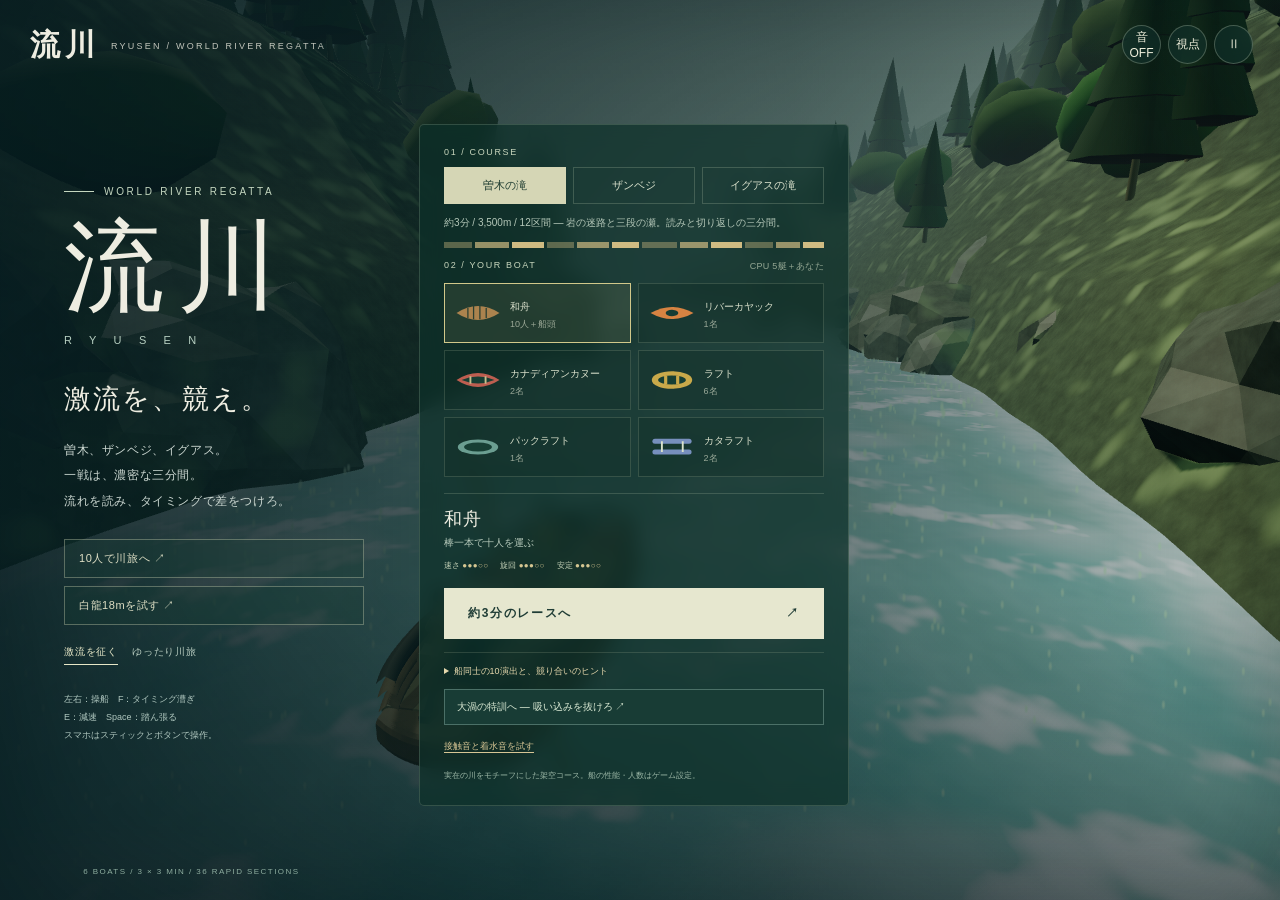
==== commit 1b7076a5: "chore(334): 重複した旧エントリ実体とテキストの写しを整理し、READMEを実態に合わせる - RYUSEN.html: 665,746B の実体コピー → 810B のリダイレクト1枚へ置" ====
--- a/RYUSEN.html
+++ b/RYUSEN.html
@@ -1,3998 +1,18 @@
 <!doctype html>
-<html lang="ja"><head><meta charset="utf-8"><meta name="viewport" content="width=device-width,initial-scale=1,maximum-scale=1,user-scalable=no,viewport-fit=cover"><meta name="theme-color" content="#102523"><title>流川 RYUSEN — 世界激流レガッタ</title><meta name="description" content="3コース、各約3分。6種類の小型船で、表情を変える激流を競い抜け。"><style>
-:root{--ph:25dvh;--paper:#eeede1;--ink:#102523;--mint:#b7e3ca;--gold:#dccc99;--danger:#ef8b69}*{box-sizing:border-box}html,body{height:100dvh;touch-action:manipulation}body{margin:0;overflow:hidden;height:100dvh;touch-action:manipulation;background:#102523;color:var(--paper);font-family:'Hiragino Kaku Gothic ProN','Noto Sans JP',sans-serif;-webkit-user-select:none;user-select:none}button{font:inherit;cursor:pointer}button:focus-visible{outline:2px solid #efdc9d;outline-offset:5px}#scene{position:fixed;inset:0;width:100%;height:100%;display:block}#grain{position:fixed;inset:0;pointer-events:none;background:linear-gradient(180deg,rgba(8,22,22,.25),transparent 27%,transparent 65%,rgba(3,16,19,.45));z-index:1}#vignette{position:fixed;inset:0;box-shadow:inset 0 0 110px #03141555;pointer-events:none;z-index:2}#splash{position:fixed;inset:0;pointer-events:none;opacity:0;z-index:4;background:radial-gradient(ellipse at 12% 80%,#bde6df99,transparent 43%),radial-gradient(ellipse at 82% 30%,#c6f3f855,transparent 35%);transition:opacity .15s}#flash{position:fixed;inset:0;pointer-events:none;box-shadow:inset 0 0 120px #cb503b;opacity:0;z-index:4}#brand{position:fixed;top:max(25px,env(safe-area-inset-top));left:max(30px,env(safe-area-inset-left));z-index:12;display:flex;align-items:center;gap:12px}#brand b{font:600 30px serif;letter-spacing:.15em}#brand span{font-size:9px;letter-spacing:.25em;opacity:.8}#tools{position:fixed;right:max(27px,env(safe-area-inset-right));top:max(25px,env(safe-area-inset-top));display:flex;gap:7px;z-index:20}.icon{border:1px solid #e5eed140;background:#12353080;backdrop-filter:blur(10px);width:39px;height:39px;color:#f1f0dd;border-radius:50%;font-size:12px}.icon:hover{background:#447562aa}#hud{position:fixed;z-index:5;left:max(30px,env(safe-area-inset-left));top:max(96px,calc(env(safe-area-inset-top) + 65px));width:194px;display:none}.label{font-size:10px;letter-spacing:.15em;color:#c6d4c5}.travel{display:flex;align-items:baseline;gap:7px;margin:5px 0 8px}.travel b{font-size:26px;font-weight:400;font-variant-numeric:tabular-nums}.travel span{font-size:10px;color:#d0d9c6}.track,.meter{height:3px;background:#ddebc333;margin:5px 0 17px;overflow:hidden}.track i,.meter i{display:block;height:100%;width:100%;background:var(--mint);transition:width .2s}.track i{width:0;background:var(--gold)}.pips{display:flex;gap:5px;margin:9px 0 17px}.pips i{height:13px;width:12px;border:1px solid #d5e7cc;background:#d5e7cc;border-radius:6px 6px 2px 2px}.pips i.out{background:transparent;opacity:.25}.statsline{display:flex;justify-content:space-between;font-size:10px}.meter{margin:6px 0 13px}.meter.gold i{background:var(--gold)}#speed{position:fixed;right:max(30px,env(safe-area-inset-right));top:91px;z-index:5;text-align:right;display:none}#speed b{font-size:32px;font-weight:300;font-variant-numeric:tabular-nums}#speed small{font-size:9px;margin-left:5px;color:#ccd8d0}#section{font:11px serif;letter-spacing:.13em;color:#d6dfd0;margin-top:4px}#caption{position:fixed;z-index:6;top:33%;left:10%;right:10%;text-align:center;font:600 clamp(16px,2.3vw,27px) serif;letter-spacing:.12em;text-shadow:0 2px 14px #002123;opacity:0;transition:opacity .2s;pointer-events:none}#hint{position:fixed;bottom:max(31px,env(safe-area-inset-bottom));left:50%;transform:translateX(-50%);z-index:6;font-size:10px;letter-spacing:.09em;white-space:nowrap;display:none;color:#e5ebd8;text-shadow:0 1px 5px #002b24}#overlay{position:fixed;inset:0;z-index:10;display:flex;align-items:center;padding:95px max(6.5vw,28px) 45px;background:linear-gradient(90deg,#071c20e0 0%,#071c20b0 29%,#071c2020 65%,transparent)}.intro{max-width:500px}.eyebrow{display:flex;align-items:center;gap:10px;color:#c5d7c0;font-size:10px;letter-spacing:.27em;margin-bottom:18px}.eyebrow:before{content:'';width:30px;height:1px;background:#c5d7c0}h1{font:500 clamp(66px,9vw,118px)/1.06 serif;letter-spacing:.14em;margin:0 0 10px}h1 em{display:block;font:400 11px/1.5 sans-serif;letter-spacing:.65em;margin:11px 0 26px;color:#b8d0c2}.tagline{font:500 clamp(20px,2.8vw,29px)/1.8 serif;letter-spacing:.08em;margin:0 0 15px}.description{font-size:12px;line-height:2.1;letter-spacing:.05em;color:#cbd7d1;max-width:370px}.start{margin-top:26px;background:#e6e7cf;border:0;color:#1f3c35;min-width:230px;padding:17px 24px;text-align:left;font-size:12px;font-weight:600;letter-spacing:.14em;display:flex;justify-content:space-between;gap:35px;transition:background .2s}.start:hover{background:white}.start:disabled{opacity:.5}.mode{margin-top:15px;display:flex;gap:14px;font-size:10px}.mode button{padding:5px 0;background:none;border:0;border-bottom:1px solid transparent;color:#b5c9bd;font-size:10px;letter-spacing:.08em}.mode button.selected{color:#e7e7c7;border-color:#e7e7c7}.controls-note{margin-top:25px;font-size:10px;line-height:2;color:#b0c7bf}.introfooter{position:absolute;bottom:max(24px,env(safe-area-inset-bottom));left:max(6.5vw,28px);font-size:8px;letter-spacing:.18em;color:#8ead9f}#loading{position:fixed;bottom:29px;right:30px;font-size:10px;letter-spacing:.15em;z-index:30;color:#b5d5c6}#result{position:fixed;inset:0;z-index:30;display:none;place-items:center;background:#061b20bb;backdrop-filter:blur(8px);padding:25px}.result-inner{width:min(460px,100%);text-align:center}.result-inner h2{font:400 50px serif;letter-spacing:.15em;margin:20px 0}.result-inner p{font-size:12px;line-height:1.9;color:#d3ded0}.score{display:flex;justify-content:center;gap:30px;margin:28px 0 12px}.score b{display:block;font-size:29px;font-weight:400}.score span{display:block;font-size:9px;margin-top:8px;color:#bccbbf;letter-spacing:.1em}#result .start{margin:27px auto 0}#pausePanel{position:fixed;inset:0;z-index:29;background:#071c20bb;backdrop-filter:blur(9px);display:none;place-items:center;text-align:center}#pausePanel h2{font:34px serif;letter-spacing:.2em}.pausebuttons{display:flex;flex-direction:column;gap:15px}.pausebuttons button{padding:14px 40px;background:#e6e7cf;color:#1f3c35;border:0}.pausebuttons small{max-width:280px;font-size:11px;line-height:1.8;color:#c5d7c0}.titan-visible [data-titan-controls]{display:block!important}[data-titan-controls]{display:none!important} [data-titan-pad]{border:1px solid #d9e9cf88!important;background:#14382c66!important;backdrop-filter:blur(9px);width:112px!important;height:112px!important} [data-titan-pad]>div{background:#d8e3bdcc!important;width:42px!important;height:42px!important;left:34px!important;top:34px!important} [data-titan-action]{font:600 11px sans-serif!important;letter-spacing:.03em;border:1px solid #d9e9cf88!important;background:#153c32aa!important;backdrop-filter:blur(8px);color:#e7efd5!important;min-width:76px!important;min-height:76px!important;padding:10px!important} [data-titan-action="jump"]{border-color:#ddce99aa!important;background:#59543788!important} [data-titan-action]:active{background:#86ad7dbb!important}#error{display:none;position:fixed;inset:0;z-index:100;background:#102523;padding:35px;place-content:center;font-size:14px;line-height:2}#error button{margin:20px 0;padding:12px 25px}#cameraLabel{position:fixed;bottom:175px;right:30px;z-index:8;font-size:10px;color:#e1ead2;opacity:0;transition:opacity .2s}
-@media(min-width:1000px){[data-titan-controls]{opacity:.6}#hint{bottom:36px}}@media(max-width:600px){#brand{left:20px;top:max(18px,env(safe-area-inset-top))}#brand b{font-size:25px}#brand span{display:none}#tools{right:17px;top:max(18px,env(safe-area-inset-top))}.icon{width:35px;height:35px}#overlay{align-items:flex-end;padding:90px 25px max(65px,calc(env(safe-area-inset-bottom) + 40px));background:linear-gradient(0deg,#061b20ef,#061b2080 65%,#061b2020)}.intro{max-width:100%}.eyebrow{font-size:9px;margin-bottom:14px}h1{font-size:78px}h1 em{margin-bottom:17px}.tagline{font-size:24px;line-height:1.7;margin-bottom:8px}.description{font-size:11px;line-height:1.9}.start{margin-top:20px;padding:15px 21px;min-width:240px}.controls-note{margin-top:15px;font-size:9px}.introfooter{left:25px;bottom:23px;font-size:7px}.mode{margin-top:10px}#hud{left:20px;top:max(80px,calc(env(safe-area-inset-top) + 55px));width:143px}.travel b{font-size:22px}.pips{gap:3px;margin:8px 0 13px}.pips i{width:11px;height:11px}#speed{right:20px;top:80px}#speed b{font-size:27px}#section{font-size:10px}#hint{bottom:158px;font-size:9px}#caption{top:38%;font-size:19px;left:6%;right:6%}#loading{bottom:24px;right:20px;font-size:9px}[data-titan-action]{min-width:66px!important;min-height:66px!important;font-size:10px!important}[data-titan-controls]>div:last-child{gap:8px!important;right:16px!important;bottom:max(28px,env(safe-area-inset-bottom))!important}[data-titan-pad]{left:16px!important;bottom:max(20px,env(safe-area-inset-bottom))!important;width:105px!important;height:105px!important}[data-titan-pad]>div{left:30px!important;top:30px!important}.result-inner h2{font-size:41px}}
-@media(max-height:520px){#overlay{align-items:center;padding:65px 35px 20px}h1{font-size:58px}h1 em{margin:5px 0 10px}.eyebrow{margin-bottom:7px}.tagline{font-size:21px;margin-bottom:5px}.description{font-size:10px;line-height:1.7}.start{margin-top:13px;padding:12px 20px}.controls-note{margin-top:9px;font-size:8px}.mode{margin-top:7px}.introfooter{display:none}#hud{top:75px;width:160px}.pips{margin:6px 0 10px}#hint{bottom:19px}#caption{top:34%}[data-titan-pad]{width:94px!important;height:94px!important}[data-titan-pad]>div{left:25px!important;top:25px!important}[data-titan-action]{min-width:62px!important;min-height:62px!important}#speed{top:75px}}
-#dropStatus{font-size:11px;margin-top:9px;color:#ecd5a5;letter-spacing:.08em;text-shadow:0 1px 8px #14342c}.reaction{position:fixed;z-index:7;pointer-events:none;display:none;transform:translate(-50%,-100%);font-size:12px;white-space:nowrap;max-width:220px;padding:7px 11px;border-radius:14px 14px 14px 3px;background:#f0eddaeb;color:#243f35;box-shadow:0 2px 15px #051c2444}.drop-start{background:none;color:#e5d7af;border:1px solid #d5c18a66;padding:9px 15px;font-size:10px;letter-spacing:.08em;margin-top:12px}.drop-start:hover{background:#e5d7af22}@media(max-width:600px){.reaction{font-size:10px;padding:6px 8px;max-width:185px}#dropStatus{font-size:9px;max-width:150px;line-height:1.5}.drop-start{margin-top:9px;padding:7px 10px}.controls-note{margin-top:12px}}
-
-#overlay{overflow:auto;overscroll-behavior:contain;align-items:center;padding:85px max(5vw,24px) 55px;background:linear-gradient(90deg,#061c20e8,#061c2088 62%,#061c2020)}.regatta-intro{display:grid;grid-template-columns:300px minmax(340px,430px);gap:55px;max-width:850px;align-items:center}.regatta-intro h1{font-size:100px}.regatta-intro .tagline{font-size:27px}.race-setup{padding:22px 24px;background:#0e302ab5;border:1px solid #c4d3b633;border-radius:5px;backdrop-filter:blur(10px)}.setup-label{font-size:9px;letter-spacing:.18em;color:#c8d6bd;display:flex;justify-content:space-between}.setup-label span{letter-spacing:.03em;opacity:.7}#courseSelect{display:flex;gap:7px;margin-top:10px}#courseSelect button{flex:1;background:transparent;border:1px solid #bdcdb23b;color:#dce3ce;padding:10px 7px;font-size:11px;white-space:nowrap}#courseSelect button.selected{background:#d5d6b5;color:#203e32;border-color:#d5d6b5}#courseTag{font-size:10px;color:#b5c8b9;margin:10px 0 19px;min-height:15px}#vesselSelect{display:grid;grid-template-columns:1fr 1fr;gap:7px;margin-top:10px}#vesselSelect button{display:flex;text-align:left;align-items:center;gap:8px;padding:10px 9px;min-height:60px;color:#dce2cd;background:#0e29234d;border:1px solid #c5d2b12f}#vesselSelect button.selected{border-color:#d1c88a;background:#aaa56b22}#vesselSelect b{font-size:10px;font-weight:500}#vesselSelect small{display:block;font-size:9px;opacity:.65;margin-top:4px}.boat-glyph{font-size:27px;width:32px;text-align:center}.vessel-detail{margin:16px 0 0;border-top:1px solid #c4d3b633;padding-top:13px}.vessel-detail>b{font:18px serif;letter-spacing:.08em}.vessel-detail>span{font-size:10px;display:block;margin-top:5px;color:#b8cbbc}#vesselStats{display:flex;gap:12px;margin-top:10px;font-size:8px;color:#c6d3b9}#vesselStats b{font-weight:400;color:#d5c692;letter-spacing:.05em}.race-setup .start{width:100%;margin-top:17px}.fiction-note{font-size:8px;color:#9eb9a8;line-height:1.7;margin:10px 0 0}.legacy-actions{display:flex;flex-direction:column;gap:8px;margin-top:25px}.legacy-actions button{border:1px solid #d4d9b85c;background:#173b3055;color:#dfdfc5;padding:11px 14px;font-size:11px;letter-spacing:.05em;text-align:left}.hero .controls-note{font-size:9px}.hero .description{font-size:12px}#raceHUD{display:none;position:fixed;top:max(30px,env(safe-area-inset-top));left:50%;transform:translateX(-50%);z-index:6;text-align:center;text-shadow:0 2px 10px #12382c}#raceHUD>span{font-size:10px;letter-spacing:.08em}#raceHUD div{display:flex;gap:8px;align-items:baseline;justify-content:center;margin:5px 0}#raceHUD b{font-size:28px;font-weight:400}#raceHUD small{font-size:7px;letter-spacing:.15em;color:#c7d6b9}#raceHUD i{font-size:9px;color:#cfdbbd;margin-left:9px;font-style:normal}
-@media(max-width:760px){#overlay{padding:83px 20px 32px;align-items:flex-start}.regatta-intro{display:flex;flex-direction:column;gap:18px;width:100%;max-width:430px;margin:auto;align-items:stretch}.hero .eyebrow{margin-bottom:8px;font-size:8px}.regatta-intro h1{font-size:47px;margin-bottom:0;display:flex;align-items:center;gap:15px}.regatta-intro h1 em{font-size:8px;letter-spacing:.4em;margin:0}.regatta-intro .tagline{font-size:18px;margin:6px 0 0}.hero .description,.hero .controls-note{display:none}.legacy-actions{flex-direction:row;margin-top:12px;gap:8px}.legacy-actions button{font-size:9px;padding:8px 10px;flex:1;text-align:center}.hero .mode{margin-top:8px}.hero .mode button{font-size:9px}.race-setup{padding:17px 16px}#courseSelect button{font-size:10px;padding:9px 4px}#courseTag{font-size:9px;margin:9px 0 13px}#vesselSelect button{min-height:53px;padding:7px 8px}.vessel-detail{margin-top:12px;padding-top:10px}#vesselStats{gap:9px}.introfooter{display:none}.race-setup .start{margin-top:13px;padding:13px 17px}#raceHUD{top:max(18px,env(safe-area-inset-top))}#raceHUD b{font-size:21px}#raceHUD>span{font-size:9px}#raceHUD small{display:none}#raceHUD i{display:none}#raceHUD div{margin:2px 0}#raceHUD>span:first-child{font-size:8px}}
-@media(min-width:761px) and (max-height:650px){#overlay{align-items:flex-start;padding-top:75px}.regatta-intro{grid-template-columns:250px 390px;gap:35px}.regatta-intro h1{font-size:75px}.regatta-intro .tagline{font-size:23px}.hero .description{font-size:10px}.race-setup{padding:16px 20px}#vesselSelect button{min-height:47px;padding:6px 8px}#courseTag{margin-bottom:13px}.vessel-detail{margin-top:12px;padding-top:10px}.race-setup .start{padding:13px 18px;margin-top:13px}.introfooter{display:none}}
-.boat-glyph{width:48px;flex:0 0 48px}.boat-glyph svg{display:block}.rival-tag{position:fixed;z-index:4;display:none;pointer-events:none;transform:translate(-50%,-100%);padding:3px 6px;color:#f0eacb;background:#153d3255;border-radius:3px;font-size:9px;white-space:nowrap;text-shadow:0 1px 3px #08271e}@media(max-width:600px){.boat-glyph{width:40px;flex-basis:40px}.boat-glyph svg{width:40px}.rival-tag{font-size:8px;padding:2px 4px}}
-
-#courseStrip{display:flex;gap:3px;margin:8px auto 0;width:170px;height:3px}#courseStrip i{display:block;background:#d7e3bd40}#courseStrip i.done{background:#b7d3ad}#courseStrip i.now{background:#f1d392;box-shadow:0 0 7px #eed59288}#duelStatus{font-size:10px;color:#f0d496;min-height:18px;margin-top:7px;letter-spacing:.06em}.race-notes{margin-top:13px;border-top:1px solid #c5d2b12a;padding-top:10px;font-size:9px;line-height:1.9;color:#bfd1b9}.race-notes summary{cursor:pointer;color:#e6d8ad}.race-notes ol{padding-left:20px;columns:2;column-gap:22px;margin:8px 0 0}.course-preview{display:flex;gap:3px;margin:10px 0 12px;height:6px}.course-preview i{display:block;opacity:.7}.course-preview i:nth-child(3n){opacity:1}.course-preview i:nth-child(3n+1){opacity:.4}#courseTag{line-height:1.8;margin-bottom:8px}@media(max-width:760px){#vesselSelect b{font-size:9px}#courseStrip{width:105px;gap:2px;margin-top:6px}#duelStatus{font-size:8px;max-width:150px;white-space:nowrap}.race-notes{font-size:8px}.race-notes ol{column-gap:13px}#courseTag{min-height:30px}.course-preview{margin:8px 0 12px;height:4px}}
-
-#skillHUD{display:none;position:fixed;z-index:9;left:50%;bottom:27px;transform:translateX(-50%);width:260px;padding:9px 13px;background:#082e2ddc;border:1px solid #b3d8c45c;border-radius:6px;pointer-events:none;box-shadow:0 3px 20px #031b2244}#skillHUD .skill-row{display:flex;justify-content:space-between;gap:8px;font-size:9px;line-height:1.7;color:#d1e2c9}#strokeFeedback{color:#f3d18b;font-weight:600}#strokeBar{height:9px;position:relative;background:#d9e9d328;margin:6px 0;overflow:hidden;border-radius:2px}#strokeBar:before{content:'';position:absolute;left:39.5%;width:21%;height:100%;background:#b6e8bd}#strokeTick{position:absolute;width:3px;height:13px;top:-2px;background:#fff8cd;box-shadow:0 0 6px #fff;transform:translateX(-50%)}#strokeBar.perfect{box-shadow:0 0 10px #c1f2c5}#laneInfo{color:#a4e5d6}#vortexWarning{font-size:10px;color:#f1b78a;min-height:14px;text-align:center}.trial-btn{width:100%;margin-top:9px;padding:10px 12px;background:#183c35;border:1px solid #9fc5b960;color:#daead4;font-size:10px;text-align:left}.trial-btn:hover{background:#28564a}.sound-test{margin-top:9px;padding:6px 0;background:none;border:0;color:#d7c695;font-size:9px;text-decoration:underline;text-underline-offset:3px}.titan-visible #hint{bottom:112px}@media(max-width:600px){#skillHUD{bottom:146px;width:260px;padding:8px 11px}#skillHUD .skill-row{font-size:9px}.titan-visible #hint{bottom:242px;white-space:normal;text-align:center;width:85%;line-height:1.6}[data-titan-action=stroke]{background:#58724bbd!important;border-color:#e3da9e!important}.legacy-actions{flex-wrap:wrap}}@media(max-width:380px){[data-titan-pad]{width:88px!important;height:88px!important}[data-titan-pad]>div{left:22px!important;top:22px!important}[data-titan-action]{min-width:56px!important;min-height:56px!important;padding:7px!important;font-size:9px!important}[data-titan-controls]>div:last-child{gap:6px!important;right:12px!important}}@media(max-height:520px) and (min-width:601px){#skillHUD{bottom:18px;width:230px;padding:5px 10px}#skillHUD .skill-row{font-size:8px}.titan-visible #hint{bottom:98px;font-size:8px}#strokeBar{height:7px;margin:4px 0}}
-</style></head><body>
-<canvas id="scene" aria-label="3D激流川下りゲーム"></canvas><div id="grain"></div><div id="vignette"></div><div id="splash"></div><div id="flash"></div>
-<div id="brand"><b>流川</b><span>RYUSEN / WORLD RIVER REGATTA</span></div>
-<div id="tools"><button id="audioBtn" class="icon" aria-label="音声を切り替え" title="音声">音 OFF</button><button id="viewBtn" class="icon" aria-label="視点を切り替え" title="視点 V">視点</button><button id="pauseBtn" class="icon" aria-label="一時停止" title="一時停止 P">Ⅱ</button></div>
-<div id="hud"><div class="label">ゴールまで</div><div class="travel"><b id="distance">1,260</b><span>m</span></div><div class="track"><i id="progress"></i></div><div class="statsline"><span id="peopleLabel">乗客</span><span id="people">10 / 10</span></div><div class="pips" id="pips"></div><div class="statsline"><span>舟の耐久</span><span id="hp">100%</span></div><div class="meter"><i id="hpbar"></i></div><div class="statsline"><span id="staminaLabel">船頭の体力</span><span id="stamina">100%</span></div><div class="meter gold"><i id="staminabar"></i></div></div>
-<div id="rivalLabels"></div><div id="raceHUD"><span id="raceCourse"></span><div><b id="raceRank">1 / 6</b><small>POSITION</small></div><span id="raceTime">0.0 s</span><i id="raceBoat"></i><div id="courseStrip" aria-label="全12区間の進行"></div><div id="duelStatus" role="status"></div></div><div id="speed"><b id="kmh">0</b><small>km/h</small><div id="section">一ノ瀬 · 翡翠の淵</div><div id="dropStatus"></div></div>
-<div class="reaction" id="reaction0"></div><div class="reaction" id="reaction1"></div><div id="caption" role="status" aria-live="polite"></div><div id="hint">左右で竿を操る · 岩をかわして、十人を届けろ。</div><div id="cameraLabel"></div><div id="skillHUD"><div class="skill-row"><span>緑で「漕ぐ F」を押す</span><b id="strokeFeedback">リズムを合わせろ</b></div><div id="strokeBar"><i id="strokeTick"></i></div><div class="skill-row"><span id="laneInfo">速流を選べ</span><span id="comboInfo">COMBO 0</span></div><div id="vortexWarning"></div></div>
-<div id="overlay"><div class="intro regatta-intro"><section class="hero"><div class="eyebrow">WORLD RIVER REGATTA</div><h1>流川<em>R Y U S E N</em></h1><p class="tagline">激流を、競え。</p><p class="description">曽木、ザンベジ、イグアス。<br>一戦は、濃密な三分間。<br>流れを読み、タイミングで差をつけろ。</p><div class="legacy-actions"><button id="startBtn" disabled>10人で川旅へ ↗</button><button id="dropStartBtn">白龍18mを試す ↗</button></div><div class="mode"><button data-mode="normal" class="selected">激流を征く</button><button data-mode="scenic">ゆったり川旅</button></div><div class="controls-note">左右：操船　F：タイミング漕ぎ<br>E：減速　Space：踏ん張る<br>スマホはスティックとボタンで操作。</div></section><section class="race-setup"><div class="setup-label">01 / COURSE</div><div id="courseSelect"></div><p id="courseTag"></p><div id="coursePreview" class="course-preview" aria-hidden="true"></div><div class="setup-label">02 / YOUR BOAT <span>CPU 5艇＋あなた</span></div><div id="vesselSelect"></div><div class="vessel-detail"><b id="vesselName">和舟</b><span id="vesselTag"></span><div id="vesselStats"></div></div><button class="start" id="raceStartBtn" disabled><span>この船でレース</span><span>↗</span></button><details class="race-notes"><summary>船同士の10演出と、競り合いのヒント</summary><ol><li>V字の引き波</li><li>波を受けた船の揺れ</li><li>後方で加速する波乗り</li><li>横並びの水圧</li><li>接触で船体を押し返す</li><li>接触の飛沫と左右の音</li><li>実際の追い抜きを通知</li><li>船種ごとに違うCPUの進路</li><li>クルーの声と身振り</li><li>接戦で広がるカメラ</li></ol></details><button class="trial-btn" id="vortexTrialBtn">大渦の特訓へ — 吸い込みを抜けろ ↗</button><button class="sound-test" id="soundTestBtn">接触音と着水音を試す</button><p class="fiction-note">実在の川をモチーフにした架空コース。船の性能・人数はゲーム設定。</p></section></div><div class="introfooter">6 BOATS / 3 × 3 MIN / 36 RAPID SECTIONS</div></div>
-<div id="result"><div class="result-inner"><div class="eyebrow" style="justify-content:center" id="resultEyebrow">RIVER RUN COMPLETE</div><h2 id="resultTitle">生還。</h2><p id="resultText"></p><div class="score"><div><b id="rPeople">10</b><span id="resultPeopleLabel">帰還した乗客</span></div><div><b id="rTime">01:30</b><span id="resultTimeLabel">下った時間</span></div><div><b id="rScore">S</b><span id="resultScoreLabel">評価</span></div></div><p id="record"></p><button class="start" id="retryBtn"><span>もう一度、川へ</span><span>↗</span></button><button id="titleBtn" style="border:0;background:none;color:#b5c9bd;margin-top:20px;font-size:11px">タイトルへ戻る</button></div></div>
-<div id="pausePanel"><div><h2>ひと息。</h2><div class="pausebuttons"><button id="resumeBtn">川へ戻る</button><small>左右で岩をかわす。<br>緑の合図で「漕ぐ F」。連打は体力を浪費。<br>岩が近い時は「減速 E」。<br>速い流れを選び、渦は外側へ。<br>落差や大波には「踏ん張る」。<br>手を休めると体力が戻るよ。</small><button id="pauseTitle">タイトルへ</button></div></div></div>
-<div id="loading">川を描いています…</div><div id="error"><div>3D描画を開始できませんでした。<br>Safari / Chromeの新しいタブで開き直してね。<br><span id="errText"></span><br><button onclick="location.reload()">再読み込み</button></div></div>
-<!-- TITAN_CONTROLLER_BEGIN -->
-<script data-titan-controller="1">
-/* Titan Controller API 1 — browser + Node, no dependencies. */
-(function (root, factory) {
-  const api = factory();
-  if (typeof module === 'object' && module.exports) module.exports = api;
-  else root.TitanController = api;
-})(typeof globalThis !== 'undefined' ? globalThis : this, function () {
-  'use strict';
-  class InputState {
-    constructor({ deadzone = 0.12 } = {}) {
-      if (!Number.isFinite(deadzone) || deadzone < 0 || deadzone >= 1) throw new Error('deadzone must be 0 <= n < 1');
-      this.deadzone = deadzone;
-      this.keys = new Set();
-      this.pointers = new Map();
-    }
-    key(code, pressed) { pressed ? this.keys.add(code) : this.keys.delete(code); }
-    axis(id, x, y) {
-      if (!Number.isFinite(x) || !Number.isFinite(y)) throw new Error('axis must be finite');
-      const magnitude = Math.hypot(x, y);
-      if (magnitude <= this.deadzone) { x = 0; y = 0; }
-      else { const scale = Math.min(1, (magnitude - this.deadzone) / (1 - this.deadzone)) / magnitude; x *= scale; y *= scale; }
-      this.pointers.set(id, { x, y });
-    }
-    action(id, name) { this.pointers.set(id, { action: name }); }
-    release(id) { this.pointers.delete(id); }
-    reset() { this.keys.clear(); this.pointers.clear(); }
-    read() {
-      const k = this.keys;
-      let x = Number(k.has('ArrowRight') || k.has('KeyD')) - Number(k.has('ArrowLeft') || k.has('KeyA'));
-      let y = Number(k.has('ArrowDown') || k.has('KeyS')) - Number(k.has('ArrowUp') || k.has('KeyW'));
-      const actions = Object.create(null);
-      if (k.has('Space')) actions.jump = true;
-      if (k.has('KeyE')) actions.act = true;
-      for (const p of this.pointers.values()) {
-        if (p.action) actions[p.action] = true;
-        else { x += p.x; y += p.y; }
-      }
-      const magnitude = Math.hypot(x, y);
-      if (magnitude > 1) { x /= magnitude; y /= magnitude; }
-      return { x, y, actions };
-    }
-  }
-  function mount({ container, actions = { jump: 'ジャンプ', act: 'アクション' }, deadzone = 0.12 } = {}) {
-    const doc = container ? container.ownerDocument : document;
-    const win = doc.defaultView;
-    container = container || doc.body;
-    const state = new InputState({ deadzone });
-    const cleanup = [];
-    function listen(target, event, handler, options) {
-      target.addEventListener(event, handler, options);
-      cleanup.push(() => target.removeEventListener(event, handler, options));
-    }
-    const host = doc.createElement('div');
-    host.dataset.titanControls = '1';
-    host.style.cssText = 'position:fixed;inset:0;pointer-events:none;z-index:1000;user-select:none;-webkit-user-select:none;';
-    const pad = doc.createElement('div');
-    pad.setAttribute('role', 'group');
-    pad.setAttribute('aria-label', '移動コントローラー。キーボードの矢印・WASDにも対応');
-    pad.dataset.titanPad = '1';
-    pad.dataset.dpad = '1';
-    pad.style.cssText = 'position:absolute;left:max(20px,env(safe-area-inset-left));bottom:max(20px,env(safe-area-inset-bottom));width:116px;height:116px;border-radius:50%;background:#142530bb;border:2px solid #adc7d8aa;pointer-events:auto;touch-action:none;';
-    const knob = doc.createElement('div');
-    knob.style.cssText = 'position:absolute;width:44px;height:44px;left:34px;top:34px;border-radius:50%;background:#c5e9d9;pointer-events:none;';
-    pad.appendChild(knob);
-    host.appendChild(pad);
-    const buttons = doc.createElement('div');
-    buttons.style.cssText = 'position:absolute;right:max(20px,env(safe-area-inset-right));bottom:max(28px,env(safe-area-inset-bottom));display:flex;gap:12px;';
-    host.appendChild(buttons);
-    container.appendChild(host);
-    let joystickPointer = null;
-    const center = () => { knob.style.transform = ''; };
-    function move(e) {
-      const r = pad.getBoundingClientRect();
-      const radius = r.width / 2;
-      const x = (e.clientX - r.left - radius) / radius;
-      const y = (e.clientY - r.top - radius) / radius;
-      state.axis(e.pointerId, x, y);
-      const scale = 34 / Math.max(1, Math.hypot(x, y));
-      knob.style.transform = `translate(${x * scale}px,${y * scale}px)`;
-    }
-    listen(pad, 'pointerdown', e => {
-      if (joystickPointer !== null || (e.pointerType === 'mouse' && e.button !== 0)) return;
-      e.preventDefault(); joystickPointer = e.pointerId;
-      if (pad.setPointerCapture) pad.setPointerCapture(e.pointerId);
-      move(e);
-    });
-    listen(pad, 'pointermove', e => { if (e.pointerId === joystickPointer) { e.preventDefault(); move(e); } });
-    for (const [name, label] of Object.entries(actions)) {
-      const button = doc.createElement('button');
-      button.type = 'button'; button.textContent = label; button.dataset.titanAction = name;
-      button.style.cssText = 'min-width:70px;min-height:70px;padding:12px;border-radius:50%;border:2px solid #d4dfec;background:#193850e8;color:white;font:bold 13px sans-serif;pointer-events:auto;touch-action:none;';
-      listen(button, 'pointerdown', e => {
-        if (e.pointerType === 'mouse' && e.button !== 0) return;
-        e.preventDefault(); state.action(e.pointerId, name);
-        if (button.setPointerCapture) button.setPointerCapture(e.pointerId);
-      });
-      buttons.appendChild(button);
-    }
-    function release(e) {
-      state.release(e.pointerId);
-      if (e.pointerId === joystickPointer) { joystickPointer = null; center(); }
-    }
-    for (const event of ['pointerup', 'pointercancel', 'lostpointercapture']) listen(win, event, release, true);
-    const codes = new Set(['ArrowLeft', 'ArrowRight', 'ArrowUp', 'ArrowDown', 'KeyW', 'KeyA', 'KeyS', 'KeyD', 'Space', 'KeyE']);
-    const editable = target => target && (target.isContentEditable || /^(INPUT|TEXTAREA|SELECT)$/.test(target.tagName));
-    listen(win, 'keydown', e => { if (codes.has(e.code) && !editable(e.target) && !e.metaKey && !e.ctrlKey && !e.altKey) { e.preventDefault(); state.key(e.code, true); } });
-    listen(win, 'keyup', e => { if (codes.has(e.code)) state.key(e.code, false); });
-    function reset() { state.reset(); joystickPointer = null; center(); }
-    listen(win, 'blur', reset);
-    listen(doc, 'visibilitychange', () => { if (doc.hidden) reset(); });
-    return { state, read: () => state.read(), reset, destroy() { cleanup.forEach(fn => fn()); reset(); host.remove(); } };
-  }
-  return { API_VERSION: 1, InputState, mount };
-});
-
-</script>
-<!-- TITAN_CONTROLLER_END -->
-<script>(()=>{/**
- * @license
- * Copyright 2010-2025 Three.js Authors
- * SPDX-License-Identifier: MIT
- */var qu=0,$c=1,Yu=2;var Kc=1,Oo=2,Vn=3,ti=0,Jt=1,Dt=2,ai=0,Xi=1,Qc=2,jc=3,eh=4,Zu=5,yi=100,Ju=101,$u=102,Ku=103,Qu=104,ju=200,ed=201,td=202,nd=203,so=204,ro=205,id=206,sd=207,rd=208,ad=209,od=210,ld=211,cd=212,hd=213,ud=214,Bo=0,ko=1,zo=2,qi=3,Ho=4,Vo=5,Go=6,Wo=7,th=0,dd=1,fd=2,oi=0,pd=1,md=2,gd=3,Xo=4,_d=5,xd=6,vd=7;var nh=300,ji=301,es=302,qo=303,Yo=304,aa=306,ao=1e3,vi=1001,oo=1002,Qt=1003,yd=1004;var oa=1005;var An=1006,Zo=1007;var Ri=1008;var Cn=1009,ih=1010,sh=1011,Vs=1012,Jo=1013,Ci=1014,In=1015,Gs=1016,$o=1017,Ko=1018,Ws=1020,rh=35902,ah=35899,oh=1021,lh=1022,Sn=1023,Is=1026,Xs=1027,Qo=1028,jo=1029,ch=1030,el=1031;var tl=1033,la=33776,ca=33777,ha=33778,ua=33779,nl=35840,il=35841,sl=35842,rl=35843,al=36196,ol=37492,ll=37496,cl=37808,hl=37809,ul=37810,dl=37811,fl=37812,pl=37813,ml=37814,gl=37815,_l=37816,xl=37817,vl=37818,yl=37819,Ml=37820,Sl=37821,bl=36492,El=36494,wl=36495,Tl=36283,Al=36284,Rl=36285,Cl=36286;var Cr=2300,lo=2301,io=2302,Bc=2400,kc=2401,zc=2402;var Md=3200,Sd=3201;var hh=0,bd=1,li="",Zt="srgb",Yi="srgb-linear",Ir="linear",ot="srgb";var Gi=7680;var Hc=519,Ed=512,wd=513,Td=514,uh=515,Ad=516,Rd=517,Cd=518,Id=519,Vc=35044;var dh="300 es",Tn=2e3,Pr=2001;var ni=class{addEventListener(e,t){this._listeners===void 0&&(this._listeners={});let i=this._listeners;i[e]===void 0&&(i[e]=[]),i[e].indexOf(t)===-1&&i[e].push(t)}hasEventListener(e,t){let i=this._listeners;return i===void 0?!1:i[e]!==void 0&&i[e].indexOf(t)!==-1}removeEventListener(e,t){let i=this._listeners;if(i===void 0)return;let s=i[e];if(s!==void 0){let r=s.indexOf(t);r!==-1&&s.splice(r,1)}}dispatchEvent(e){let t=this._listeners;if(t===void 0)return;let i=t[e.type];if(i!==void 0){e.target=this;let s=i.slice(0);for(let r=0,a=s.length;r<a;r++)s[r].call(this,e);e.target=null}}},kt=["00","01","02","03","04","05","06","07","08","09","0a","0b","0c","0d","0e","0f","10","11","12","13","14","15","16","17","18","19","1a","1b","1c","1d","1e","1f","20","21","22","23","24","25","26","27","28","29","2a","2b","2c","2d","2e","2f","30","31","32","33","34","35","36","37","38","39","3a","3b","3c","3d","3e","3f","40","41","42","43","44","45","46","47","48","49","4a","4b","4c","4d","4e","4f","50","51","52","53","54","55","56","57","58","59","5a","5b","5c","5d","5e","5f","60","61","62","63","64","65","66","67","68","69","6a","6b","6c","6d","6e","6f","70","71","72","73","74","75","76","77","78","79","7a","7b","7c","7d","7e","7f","80","81","82","83","84","85","86","87","88","89","8a","8b","8c","8d","8e","8f","90","91","92","93","94","95","96","97","98","99","9a","9b","9c","9d","9e","9f","a0","a1","a2","a3","a4","a5","a6","a7","a8","a9","aa","ab","ac","ad","ae","af","b0","b1","b2","b3","b4","b5","b6","b7","b8","b9","ba","bb","bc","bd","be","bf","c0","c1","c2","c3","c4","c5","c6","c7","c8","c9","ca","cb","cc","cd","ce","cf","d0","d1","d2","d3","d4","d5","d6","d7","d8","d9","da","db","dc","dd","de","df","e0","e1","e2","e3","e4","e5","e6","e7","e8","e9","ea","eb","ec","ed","ee","ef","f0","f1","f2","f3","f4","f5","f6","f7","f8","f9","fa","fb","fc","fd","fe","ff"],pu=1234567,wr=Math.PI/180,Ps=180/Math.PI;function ts(){let n=Math.random()*4294967295|0,e=Math.random()*4294967295|0,t=Math.random()*4294967295|0,i=Math.random()*4294967295|0;return(kt[n&255]+kt[n>>8&255]+kt[n>>16&255]+kt[n>>24&255]+"-"+kt[e&255]+kt[e>>8&255]+"-"+kt[e>>16&15|64]+kt[e>>24&255]+"-"+kt[t&63|128]+kt[t>>8&255]+"-"+kt[t>>16&255]+kt[t>>24&255]+kt[i&255]+kt[i>>8&255]+kt[i>>16&255]+kt[i>>24&255]).toLowerCase()}function Qe(n,e,t){return Math.max(e,Math.min(t,n))}function fh(n,e){return(n%e+e)%e}function hp(n,e,t,i,s){return i+(n-e)*(s-i)/(t-e)}function up(n,e,t){return n!==e?(t-n)/(e-n):0}function Tr(n,e,t){return(1-t)*n+t*e}function dp(n,e,t,i){return Tr(n,e,1-Math.exp(-t*i))}function fp(n,e=1){return e-Math.abs(fh(n,e*2)-e)}function pp(n,e,t){return n<=e?0:n>=t?1:(n=(n-e)/(t-e),n*n*(3-2*n))}function mp(n,e,t){return n<=e?0:n>=t?1:(n=(n-e)/(t-e),n*n*n*(n*(n*6-15)+10))}function gp(n,e){return n+Math.floor(Math.random()*(e-n+1))}function _p(n,e){return n+Math.random()*(e-n)}function xp(n){return n*(.5-Math.random())}function vp(n){n!==void 0&&(pu=n);let e=pu+=1831565813;return e=Math.imul(e^e>>>15,e|1),e^=e+Math.imul(e^e>>>7,e|61),((e^e>>>14)>>>0)/4294967296}function yp(n){return n*wr}function Mp(n){return n*Ps}function Sp(n){return(n&n-1)===0&&n!==0}function bp(n){return Math.pow(2,Math.ceil(Math.log(n)/Math.LN2))}function Ep(n){return Math.pow(2,Math.floor(Math.log(n)/Math.LN2))}function wp(n,e,t,i,s){let r=Math.cos,a=Math.sin,o=r(t/2),l=a(t/2),c=r((e+i)/2),h=a((e+i)/2),f=r((e-i)/2),m=a((e-i)/2),g=r((i-e)/2),d=a((i-e)/2);switch(s){case"XYX":n.set(o*h,l*f,l*m,o*c);break;case"YZY":n.set(l*m,o*h,l*f,o*c);break;case"ZXZ":n.set(l*f,l*m,o*h,o*c);break;case"XZX":n.set(o*h,l*d,l*g,o*c);break;case"YXY":n.set(l*g,o*h,l*d,o*c);break;case"ZYZ":n.set(l*d,l*g,o*h,o*c);break;default:console.warn("THREE.MathUtils: .setQuaternionFromProperEuler() encountered an unknown order: "+s)}}function Rs(n,e){switch(e.constructor){case Float32Array:return n;case Uint32Array:return n/4294967295;case Uint16Array:return n/65535;case Uint8Array:return n/255;case Int32Array:return Math.max(n/2147483647,-1);case Int16Array:return Math.max(n/32767,-1);case Int8Array:return Math.max(n/127,-1);default:throw new Error("Invalid component type.")}}function Yt(n,e){switch(e.constructor){case Float32Array:return n;case Uint32Array:return Math.round(n*4294967295);case Uint16Array:return Math.round(n*65535);case Uint8Array:return Math.round(n*255);case Int32Array:return Math.round(n*2147483647);case Int16Array:return Math.round(n*32767);case Int8Array:return Math.round(n*127);default:throw new Error("Invalid component type.")}}var qs={DEG2RAD:wr,RAD2DEG:Ps,generateUUID:ts,clamp:Qe,euclideanModulo:fh,mapLinear:hp,inverseLerp:up,lerp:Tr,damp:dp,pingpong:fp,smoothstep:pp,smootherstep:mp,randInt:gp,randFloat:_p,randFloatSpread:xp,seededRandom:vp,degToRad:yp,radToDeg:Mp,isPowerOfTwo:Sp,ceilPowerOfTwo:bp,floorPowerOfTwo:Ep,setQuaternionFromProperEuler:wp,normalize:Yt,denormalize:Rs},_e=class n{constructor(e=0,t=0){n.prototype.isVector2=!0,this.x=e,this.y=t}get width(){return this.x}set width(e){this.x=e}get height(){return this.y}set height(e){this.y=e}set(e,t){return this.x=e,this.y=t,this}setScalar(e){return this.x=e,this.y=e,this}setX(e){return this.x=e,this}setY(e){return this.y=e,this}setComponent(e,t){switch(e){case 0:this.x=t;break;case 1:this.y=t;break;default:throw new Error("index is out of range: "+e)}return this}getComponent(e){switch(e){case 0:return this.x;case 1:return this.y;default:throw new Error("index is out of range: "+e)}}clone(){return new this.constructor(this.x,this.y)}copy(e){return this.x=e.x,this.y=e.y,this}add(e){return this.x+=e.x,this.y+=e.y,this}addScalar(e){return this.x+=e,this.y+=e,this}addVectors(e,t){return this.x=e.x+t.x,this.y=e.y+t.y,this}addScaledVector(e,t){return this.x+=e.x*t,this.y+=e.y*t,this}sub(e){return this.x-=e.x,this.y-=e.y,this}subScalar(e){return this.x-=e,this.y-=e,this}subVectors(e,t){return this.x=e.x-t.x,this.y=e.y-t.y,this}multiply(e){return this.x*=e.x,this.y*=e.y,this}multiplyScalar(e){return this.x*=e,this.y*=e,this}divide(e){return this.x/=e.x,this.y/=e.y,this}divideScalar(e){return this.multiplyScalar(1/e)}applyMatrix3(e){let t=this.x,i=this.y,s=e.elements;return this.x=s[0]*t+s[3]*i+s[6],this.y=s[1]*t+s[4]*i+s[7],this}min(e){return this.x=Math.min(this.x,e.x),this.y=Math.min(this.y,e.y),this}max(e){return this.x=Math.max(this.x,e.x),this.y=Math.max(this.y,e.y),this}clamp(e,t){return this.x=Qe(this.x,e.x,t.x),this.y=Qe(this.y,e.y,t.y),this}clampScalar(e,t){return this.x=Qe(this.x,e,t),this.y=Qe(this.y,e,t),this}clampLength(e,t){let i=this.length();return this.divideScalar(i||1).multiplyScalar(Qe(i,e,t))}floor(){return this.x=Math.floor(this.x),this.y=Math.floor(this.y),this}ceil(){return this.x=Math.ceil(this.x),this.y=Math.ceil(this.y),this}round(){return this.x=Math.round(this.x),this.y=Math.round(this.y),this}roundToZero(){return this.x=Math.trunc(this.x),this.y=Math.trunc(this.y),this}negate(){return this.x=-this.x,this.y=-this.y,this}dot(e){return this.x*e.x+this.y*e.y}cross(e){return this.x*e.y-this.y*e.x}lengthSq(){return this.x*this.x+this.y*this.y}length(){return Math.sqrt(this.x*this.x+this.y*this.y)}manhattanLength(){return Math.abs(this.x)+Math.abs(this.y)}normalize(){return this.divideScalar(this.length()||1)}angle(){return Math.atan2(-this.y,-this.x)+Math.PI}angleTo(e){let t=Math.sqrt(this.lengthSq()*e.lengthSq());if(t===0)return Math.PI/2;let i=this.dot(e)/t;return Math.acos(Qe(i,-1,1))}distanceTo(e){return Math.sqrt(this.distanceToSquared(e))}distanceToSquared(e){let t=this.x-e.x,i=this.y-e.y;return t*t+i*i}manhattanDistanceTo(e){return Math.abs(this.x-e.x)+Math.abs(this.y-e.y)}setLength(e){return this.normalize().multiplyScalar(e)}lerp(e,t){return this.x+=(e.x-this.x)*t,this.y+=(e.y-this.y)*t,this}lerpVectors(e,t,i){return this.x=e.x+(t.x-e.x)*i,this.y=e.y+(t.y-e.y)*i,this}equals(e){return e.x===this.x&&e.y===this.y}fromArray(e,t=0){return this.x=e[t],this.y=e[t+1],this}toArray(e=[],t=0){return e[t]=this.x,e[t+1]=this.y,e}fromBufferAttribute(e,t){return this.x=e.getX(t),this.y=e.getY(t),this}rotateAround(e,t){let i=Math.cos(t),s=Math.sin(t),r=this.x-e.x,a=this.y-e.y;return this.x=r*i-a*s+e.x,this.y=r*s+a*i+e.y,this}random(){return this.x=Math.random(),this.y=Math.random(),this}*[Symbol.iterator](){yield this.x,yield this.y}},ii=class{constructor(e=0,t=0,i=0,s=1){this.isQuaternion=!0,this._x=e,this._y=t,this._z=i,this._w=s}static slerpFlat(e,t,i,s,r,a,o){let l=i[s+0],c=i[s+1],h=i[s+2],f=i[s+3],m=r[a+0],g=r[a+1],d=r[a+2],_=r[a+3];if(o===0){e[t+0]=l,e[t+1]=c,e[t+2]=h,e[t+3]=f;return}if(o===1){e[t+0]=m,e[t+1]=g,e[t+2]=d,e[t+3]=_;return}if(f!==_||l!==m||c!==g||h!==d){let p=1-o,u=l*m+c*g+h*d+f*_,v=u>=0?1:-1,y=1-u*u;if(y>Number.EPSILON){let E=Math.sqrt(y),w=Math.atan2(E,u*v);p=Math.sin(p*w)/E,o=Math.sin(o*w)/E}let x=o*v;if(l=l*p+m*x,c=c*p+g*x,h=h*p+d*x,f=f*p+_*x,p===1-o){let E=1/Math.sqrt(l*l+c*c+h*h+f*f);l*=E,c*=E,h*=E,f*=E}}e[t]=l,e[t+1]=c,e[t+2]=h,e[t+3]=f}static multiplyQuaternionsFlat(e,t,i,s,r,a){let o=i[s],l=i[s+1],c=i[s+2],h=i[s+3],f=r[a],m=r[a+1],g=r[a+2],d=r[a+3];return e[t]=o*d+h*f+l*g-c*m,e[t+1]=l*d+h*m+c*f-o*g,e[t+2]=c*d+h*g+o*m-l*f,e[t+3]=h*d-o*f-l*m-c*g,e}get x(){return this._x}set x(e){this._x=e,this._onChangeCallback()}get y(){return this._y}set y(e){this._y=e,this._onChangeCallback()}get z(){return this._z}set z(e){this._z=e,this._onChangeCallback()}get w(){return this._w}set w(e){this._w=e,this._onChangeCallback()}set(e,t,i,s){return this._x=e,this._y=t,this._z=i,this._w=s,this._onChangeCallback(),this}clone(){return new this.constructor(this._x,this._y,this._z,this._w)}copy(e){return this._x=e.x,this._y=e.y,this._z=e.z,this._w=e.w,this._onChangeCallback(),this}setFromEuler(e,t=!0){let i=e._x,s=e._y,r=e._z,a=e._order,o=Math.cos,l=Math.sin,c=o(i/2),h=o(s/2),f=o(r/2),m=l(i/2),g=l(s/2),d=l(r/2);switch(a){case"XYZ":this._x=m*h*f+c*g*d,this._y=c*g*f-m*h*d,this._z=c*h*d+m*g*f,this._w=c*h*f-m*g*d;break;case"YXZ":this._x=m*h*f+c*g*d,this._y=c*g*f-m*h*d,this._z=c*h*d-m*g*f,this._w=c*h*f+m*g*d;break;case"ZXY":this._x=m*h*f-c*g*d,this._y=c*g*f+m*h*d,this._z=c*h*d+m*g*f,this._w=c*h*f-m*g*d;break;case"ZYX":this._x=m*h*f-c*g*d,this._y=c*g*f+m*h*d,this._z=c*h*d-m*g*f,this._w=c*h*f+m*g*d;break;case"YZX":this._x=m*h*f+c*g*d,this._y=c*g*f+m*h*d,this._z=c*h*d-m*g*f,this._w=c*h*f-m*g*d;break;case"XZY":this._x=m*h*f-c*g*d,this._y=c*g*f-m*h*d,this._z=c*h*d+m*g*f,this._w=c*h*f+m*g*d;break;default:console.warn("THREE.Quaternion: .setFromEuler() encountered an unknown order: "+a)}return t===!0&&this._onChangeCallback(),this}setFromAxisAngle(e,t){let i=t/2,s=Math.sin(i);return this._x=e.x*s,this._y=e.y*s,this._z=e.z*s,this._w=Math.cos(i),this._onChangeCallback(),this}setFromRotationMatrix(e){let t=e.elements,i=t[0],s=t[4],r=t[8],a=t[1],o=t[5],l=t[9],c=t[2],h=t[6],f=t[10],m=i+o+f;if(m>0){let g=.5/Math.sqrt(m+1);this._w=.25/g,this._x=(h-l)*g,this._y=(r-c)*g,this._z=(a-s)*g}else if(i>o&&i>f){let g=2*Math.sqrt(1+i-o-f);this._w=(h-l)/g,this._x=.25*g,this._y=(s+a)/g,this._z=(r+c)/g}else if(o>f){let g=2*Math.sqrt(1+o-i-f);this._w=(r-c)/g,this._x=(s+a)/g,this._y=.25*g,this._z=(l+h)/g}else{let g=2*Math.sqrt(1+f-i-o);this._w=(a-s)/g,this._x=(r+c)/g,this._y=(l+h)/g,this._z=.25*g}return this._onChangeCallback(),this}setFromUnitVectors(e,t){let i=e.dot(t)+1;return i<1e-8?(i=0,Math.abs(e.x)>Math.abs(e.z)?(this._x=-e.y,this._y=e.x,this._z=0,this._w=i):(this._x=0,this._y=-e.z,this._z=e.y,this._w=i)):(this._x=e.y*t.z-e.z*t.y,this._y=e.z*t.x-e.x*t.z,this._z=e.x*t.y-e.y*t.x,this._w=i),this.normalize()}angleTo(e){return 2*Math.acos(Math.abs(Qe(this.dot(e),-1,1)))}rotateTowards(e,t){let i=this.angleTo(e);if(i===0)return this;let s=Math.min(1,t/i);return this.slerp(e,s),this}identity(){return this.set(0,0,0,1)}invert(){return this.conjugate()}conjugate(){return this._x*=-1,this._y*=-1,this._z*=-1,this._onChangeCallback(),this}dot(e){return this._x*e._x+this._y*e._y+this._z*e._z+this._w*e._w}lengthSq(){return this._x*this._x+this._y*this._y+this._z*this._z+this._w*this._w}length(){return Math.sqrt(this._x*this._x+this._y*this._y+this._z*this._z+this._w*this._w)}normalize(){let e=this.length();return e===0?(this._x=0,this._y=0,this._z=0,this._w=1):(e=1/e,this._x=this._x*e,this._y=this._y*e,this._z=this._z*e,this._w=this._w*e),this._onChangeCallback(),this}multiply(e){return this.multiplyQuaternions(this,e)}premultiply(e){return this.multiplyQuaternions(e,this)}multiplyQuaternions(e,t){let i=e._x,s=e._y,r=e._z,a=e._w,o=t._x,l=t._y,c=t._z,h=t._w;return this._x=i*h+a*o+s*c-r*l,this._y=s*h+a*l+r*o-i*c,this._z=r*h+a*c+i*l-s*o,this._w=a*h-i*o-s*l-r*c,this._onChangeCallback(),this}slerp(e,t){if(t===0)return this;if(t===1)return this.copy(e);let i=this._x,s=this._y,r=this._z,a=this._w,o=a*e._w+i*e._x+s*e._y+r*e._z;if(o<0?(this._w=-e._w,this._x=-e._x,this._y=-e._y,this._z=-e._z,o=-o):this.copy(e),o>=1)return this._w=a,this._x=i,this._y=s,this._z=r,this;let l=1-o*o;if(l<=Number.EPSILON){let g=1-t;return this._w=g*a+t*this._w,this._x=g*i+t*this._x,this._y=g*s+t*this._y,this._z=g*r+t*this._z,this.normalize(),this}let c=Math.sqrt(l),h=Math.atan2(c,o),f=Math.sin((1-t)*h)/c,m=Math.sin(t*h)/c;return this._w=a*f+this._w*m,this._x=i*f+this._x*m,this._y=s*f+this._y*m,this._z=r*f+this._z*m,this._onChangeCallback(),this}slerpQuaternions(e,t,i){return this.copy(e).slerp(t,i)}random(){let e=2*Math.PI*Math.random(),t=2*Math.PI*Math.random(),i=Math.random(),s=Math.sqrt(1-i),r=Math.sqrt(i);return this.set(s*Math.sin(e),s*Math.cos(e),r*Math.sin(t),r*Math.cos(t))}equals(e){return e._x===this._x&&e._y===this._y&&e._z===this._z&&e._w===this._w}fromArray(e,t=0){return this._x=e[t],this._y=e[t+1],this._z=e[t+2],this._w=e[t+3],this._onChangeCallback(),this}toArray(e=[],t=0){return e[t]=this._x,e[t+1]=this._y,e[t+2]=this._z,e[t+3]=this._w,e}fromBufferAttribute(e,t){return this._x=e.getX(t),this._y=e.getY(t),this._z=e.getZ(t),this._w=e.getW(t),this._onChangeCallback(),this}toJSON(){return this.toArray()}_onChange(e){return this._onChangeCallback=e,this}_onChangeCallback(){}*[Symbol.iterator](){yield this._x,yield this._y,yield this._z,yield this._w}},D=class n{constructor(e=0,t=0,i=0){n.prototype.isVector3=!0,this.x=e,this.y=t,this.z=i}set(e,t,i){return i===void 0&&(i=this.z),this.x=e,this.y=t,this.z=i,this}setScalar(e){return this.x=e,this.y=e,this.z=e,this}setX(e){return this.x=e,this}setY(e){return this.y=e,this}setZ(e){return this.z=e,this}setComponent(e,t){switch(e){case 0:this.x=t;break;case 1:this.y=t;break;case 2:this.z=t;break;default:throw new Error("index is out of range: "+e)}return this}getComponent(e){switch(e){case 0:return this.x;case 1:return this.y;case 2:return this.z;default:throw new Error("index is out of range: "+e)}}clone(){return new this.constructor(this.x,this.y,this.z)}copy(e){return this.x=e.x,this.y=e.y,this.z=e.z,this}add(e){return this.x+=e.x,this.y+=e.y,this.z+=e.z,this}addScalar(e){return this.x+=e,this.y+=e,this.z+=e,this}addVectors(e,t){return this.x=e.x+t.x,this.y=e.y+t.y,this.z=e.z+t.z,this}addScaledVector(e,t){return this.x+=e.x*t,this.y+=e.y*t,this.z+=e.z*t,this}sub(e){return this.x-=e.x,this.y-=e.y,this.z-=e.z,this}subScalar(e){return this.x-=e,this.y-=e,this.z-=e,this}subVectors(e,t){return this.x=e.x-t.x,this.y=e.y-t.y,this.z=e.z-t.z,this}multiply(e){return this.x*=e.x,this.y*=e.y,this.z*=e.z,this}multiplyScalar(e){return this.x*=e,this.y*=e,this.z*=e,this}multiplyVectors(e,t){return this.x=e.x*t.x,this.y=e.y*t.y,this.z=e.z*t.z,this}applyEuler(e){return this.applyQuaternion(mu.setFromEuler(e))}applyAxisAngle(e,t){return this.applyQuaternion(mu.setFromAxisAngle(e,t))}applyMatrix3(e){let t=this.x,i=this.y,s=this.z,r=e.elements;return this.x=r[0]*t+r[3]*i+r[6]*s,this.y=r[1]*t+r[4]*i+r[7]*s,this.z=r[2]*t+r[5]*i+r[8]*s,this}applyNormalMatrix(e){return this.applyMatrix3(e).normalize()}applyMatrix4(e){let t=this.x,i=this.y,s=this.z,r=e.elements,a=1/(r[3]*t+r[7]*i+r[11]*s+r[15]);return this.x=(r[0]*t+r[4]*i+r[8]*s+r[12])*a,this.y=(r[1]*t+r[5]*i+r[9]*s+r[13])*a,this.z=(r[2]*t+r[6]*i+r[10]*s+r[14])*a,this}applyQuaternion(e){let t=this.x,i=this.y,s=this.z,r=e.x,a=e.y,o=e.z,l=e.w,c=2*(a*s-o*i),h=2*(o*t-r*s),f=2*(r*i-a*t);return this.x=t+l*c+a*f-o*h,this.y=i+l*h+o*c-r*f,this.z=s+l*f+r*h-a*c,this}project(e){return this.applyMatrix4(e.matrixWorldInverse).applyMatrix4(e.projectionMatrix)}unproject(e){return this.applyMatrix4(e.projectionMatrixInverse).applyMatrix4(e.matrixWorld)}transformDirection(e){let t=this.x,i=this.y,s=this.z,r=e.elements;return this.x=r[0]*t+r[4]*i+r[8]*s,this.y=r[1]*t+r[5]*i+r[9]*s,this.z=r[2]*t+r[6]*i+r[10]*s,this.normalize()}divide(e){return this.x/=e.x,this.y/=e.y,this.z/=e.z,this}divideScalar(e){return this.multiplyScalar(1/e)}min(e){return this.x=Math.min(this.x,e.x),this.y=Math.min(this.y,e.y),this.z=Math.min(this.z,e.z),this}max(e){return this.x=Math.max(this.x,e.x),this.y=Math.max(this.y,e.y),this.z=Math.max(this.z,e.z),this}clamp(e,t){return this.x=Qe(this.x,e.x,t.x),this.y=Qe(this.y,e.y,t.y),this.z=Qe(this.z,e.z,t.z),this}clampScalar(e,t){return this.x=Qe(this.x,e,t),this.y=Qe(this.y,e,t),this.z=Qe(this.z,e,t),this}clampLength(e,t){let i=this.length();return this.divideScalar(i||1).multiplyScalar(Qe(i,e,t))}floor(){return this.x=Math.floor(this.x),this.y=Math.floor(this.y),this.z=Math.floor(this.z),this}ceil(){return this.x=Math.ceil(this.x),this.y=Math.ceil(this.y),this.z=Math.ceil(this.z),this}round(){return this.x=Math.round(this.x),this.y=Math.round(this.y),this.z=Math.round(this.z),this}roundToZero(){return this.x=Math.trunc(this.x),this.y=Math.trunc(this.y),this.z=Math.trunc(this.z),this}negate(){return this.x=-this.x,this.y=-this.y,this.z=-this.z,this}dot(e){return this.x*e.x+this.y*e.y+this.z*e.z}lengthSq(){return this.x*this.x+this.y*this.y+this.z*this.z}length(){return Math.sqrt(this.x*this.x+this.y*this.y+this.z*this.z)}manhattanLength(){return Math.abs(this.x)+Math.abs(this.y)+Math.abs(this.z)}normalize(){return this.divideScalar(this.length()||1)}setLength(e){return this.normalize().multiplyScalar(e)}lerp(e,t){return this.x+=(e.x-this.x)*t,this.y+=(e.y-this.y)*t,this.z+=(e.z-this.z)*t,this}lerpVectors(e,t,i){return this.x=e.x+(t.x-e.x)*i,this.y=e.y+(t.y-e.y)*i,this.z=e.z+(t.z-e.z)*i,this}cross(e){return this.crossVectors(this,e)}crossVectors(e,t){let i=e.x,s=e.y,r=e.z,a=t.x,o=t.y,l=t.z;return this.x=s*l-r*o,this.y=r*a-i*l,this.z=i*o-s*a,this}projectOnVector(e){let t=e.lengthSq();if(t===0)return this.set(0,0,0);let i=e.dot(this)/t;return this.copy(e).multiplyScalar(i)}projectOnPlane(e){return dc.copy(this).projectOnVector(e),this.sub(dc)}reflect(e){return this.sub(dc.copy(e).multiplyScalar(2*this.dot(e)))}angleTo(e){let t=Math.sqrt(this.lengthSq()*e.lengthSq());if(t===0)return Math.PI/2;let i=this.dot(e)/t;return Math.acos(Qe(i,-1,1))}distanceTo(e){return Math.sqrt(this.distanceToSquared(e))}distanceToSquared(e){let t=this.x-e.x,i=this.y-e.y,s=this.z-e.z;return t*t+i*i+s*s}manhattanDistanceTo(e){return Math.abs(this.x-e.x)+Math.abs(this.y-e.y)+Math.abs(this.z-e.z)}setFromSpherical(e){return this.setFromSphericalCoords(e.radius,e.phi,e.theta)}setFromSphericalCoords(e,t,i){let s=Math.sin(t)*e;return this.x=s*Math.sin(i),this.y=Math.cos(t)*e,this.z=s*Math.cos(i),this}setFromCylindrical(e){return this.setFromCylindricalCoords(e.radius,e.theta,e.y)}setFromCylindricalCoords(e,t,i){return this.x=e*Math.sin(t),this.y=i,this.z=e*Math.cos(t),this}setFromMatrixPosition(e){let t=e.elements;return this.x=t[12],this.y=t[13],this.z=t[14],this}setFromMatrixScale(e){let t=this.setFromMatrixColumn(e,0).length(),i=this.setFromMatrixColumn(e,1).length(),s=this.setFromMatrixColumn(e,2).length();return this.x=t,this.y=i,this.z=s,this}setFromMatrixColumn(e,t){return this.fromArray(e.elements,t*4)}setFromMatrix3Column(e,t){return this.fromArray(e.elements,t*3)}setFromEuler(e){return this.x=e._x,this.y=e._y,this.z=e._z,this}setFromColor(e){return this.x=e.r,this.y=e.g,this.z=e.b,this}equals(e){return e.x===this.x&&e.y===this.y&&e.z===this.z}fromArray(e,t=0){return this.x=e[t],this.y=e[t+1],this.z=e[t+2],this}toArray(e=[],t=0){return e[t]=this.x,e[t+1]=this.y,e[t+2]=this.z,e}fromBufferAttribute(e,t){return this.x=e.getX(t),this.y=e.getY(t),this.z=e.getZ(t),this}random(){return this.x=Math.random(),this.y=Math.random(),this.z=Math.random(),this}randomDirection(){let e=Math.random()*Math.PI*2,t=Math.random()*2-1,i=Math.sqrt(1-t*t);return this.x=i*Math.cos(e),this.y=t,this.z=i*Math.sin(e),this}*[Symbol.iterator](){yield this.x,yield this.y,yield this.z}},dc=new D,mu=new ii,Ye=class n{constructor(e,t,i,s,r,a,o,l,c){n.prototype.isMatrix3=!0,this.elements=[1,0,0,0,1,0,0,0,1],e!==void 0&&this.set(e,t,i,s,r,a,o,l,c)}set(e,t,i,s,r,a,o,l,c){let h=this.elements;return h[0]=e,h[1]=s,h[2]=o,h[3]=t,h[4]=r,h[5]=l,h[6]=i,h[7]=a,h[8]=c,this}identity(){return this.set(1,0,0,0,1,0,0,0,1),this}copy(e){let t=this.elements,i=e.elements;return t[0]=i[0],t[1]=i[1],t[2]=i[2],t[3]=i[3],t[4]=i[4],t[5]=i[5],t[6]=i[6],t[7]=i[7],t[8]=i[8],this}extractBasis(e,t,i){return e.setFromMatrix3Column(this,0),t.setFromMatrix3Column(this,1),i.setFromMatrix3Column(this,2),this}setFromMatrix4(e){let t=e.elements;return this.set(t[0],t[4],t[8],t[1],t[5],t[9],t[2],t[6],t[10]),this}multiply(e){return this.multiplyMatrices(this,e)}premultiply(e){return this.multiplyMatrices(e,this)}multiplyMatrices(e,t){let i=e.elements,s=t.elements,r=this.elements,a=i[0],o=i[3],l=i[6],c=i[1],h=i[4],f=i[7],m=i[2],g=i[5],d=i[8],_=s[0],p=s[3],u=s[6],v=s[1],y=s[4],x=s[7],E=s[2],w=s[5],R=s[8];return r[0]=a*_+o*v+l*E,r[3]=a*p+o*y+l*w,r[6]=a*u+o*x+l*R,r[1]=c*_+h*v+f*E,r[4]=c*p+h*y+f*w,r[7]=c*u+h*x+f*R,r[2]=m*_+g*v+d*E,r[5]=m*p+g*y+d*w,r[8]=m*u+g*x+d*R,this}multiplyScalar(e){let t=this.elements;return t[0]*=e,t[3]*=e,t[6]*=e,t[1]*=e,t[4]*=e,t[7]*=e,t[2]*=e,t[5]*=e,t[8]*=e,this}determinant(){let e=this.elements,t=e[0],i=e[1],s=e[2],r=e[3],a=e[4],o=e[5],l=e[6],c=e[7],h=e[8];return t*a*h-t*o*c-i*r*h+i*o*l+s*r*c-s*a*l}invert(){let e=this.elements,t=e[0],i=e[1],s=e[2],r=e[3],a=e[4],o=e[5],l=e[6],c=e[7],h=e[8],f=h*a-o*c,m=o*l-h*r,g=c*r-a*l,d=t*f+i*m+s*g;if(d===0)return this.set(0,0,0,0,0,0,0,0,0);let _=1/d;return e[0]=f*_,e[1]=(s*c-h*i)*_,e[2]=(o*i-s*a)*_,e[3]=m*_,e[4]=(h*t-s*l)*_,e[5]=(s*r-o*t)*_,e[6]=g*_,e[7]=(i*l-c*t)*_,e[8]=(a*t-i*r)*_,this}transpose(){let e,t=this.elements;return e=t[1],t[1]=t[3],t[3]=e,e=t[2],t[2]=t[6],t[6]=e,e=t[5],t[5]=t[7],t[7]=e,this}getNormalMatrix(e){return this.setFromMatrix4(e).invert().transpose()}transposeIntoArray(e){let t=this.elements;return e[0]=t[0],e[1]=t[3],e[2]=t[6],e[3]=t[1],e[4]=t[4],e[5]=t[7],e[6]=t[2],e[7]=t[5],e[8]=t[8],this}setUvTransform(e,t,i,s,r,a,o){let l=Math.cos(r),c=Math.sin(r);return this.set(i*l,i*c,-i*(l*a+c*o)+a+e,-s*c,s*l,-s*(-c*a+l*o)+o+t,0,0,1),this}scale(e,t){return this.premultiply(fc.makeScale(e,t)),this}rotate(e){return this.premultiply(fc.makeRotation(-e)),this}translate(e,t){return this.premultiply(fc.makeTranslation(e,t)),this}makeTranslation(e,t){return e.isVector2?this.set(1,0,e.x,0,1,e.y,0,0,1):this.set(1,0,e,0,1,t,0,0,1),this}makeRotation(e){let t=Math.cos(e),i=Math.sin(e);return this.set(t,-i,0,i,t,0,0,0,1),this}makeScale(e,t){return this.set(e,0,0,0,t,0,0,0,1),this}equals(e){let t=this.elements,i=e.elements;for(let s=0;s<9;s++)if(t[s]!==i[s])return!1;return!0}fromArray(e,t=0){for(let i=0;i<9;i++)this.elements[i]=e[i+t];return this}toArray(e=[],t=0){let i=this.elements;return e[t]=i[0],e[t+1]=i[1],e[t+2]=i[2],e[t+3]=i[3],e[t+4]=i[4],e[t+5]=i[5],e[t+6]=i[6],e[t+7]=i[7],e[t+8]=i[8],e}clone(){return new this.constructor().fromArray(this.elements)}},fc=new Ye;function ph(n){for(let e=n.length-1;e>=0;--e)if(n[e]>=65535)return!0;return!1}function Lr(n){return document.createElementNS("http://www.w3.org/1999/xhtml",n)}function Pd(){let n=Lr("canvas");return n.style.display="block",n}var gu={};function Ls(n){n in gu||(gu[n]=!0,console.warn(n))}function Ld(n,e,t){return new Promise(function(i,s){function r(){switch(n.clientWaitSync(e,n.SYNC_FLUSH_COMMANDS_BIT,0)){case n.WAIT_FAILED:s();break;case n.TIMEOUT_EXPIRED:setTimeout(r,t);break;default:i()}}setTimeout(r,t)})}var _u=new Ye().set(.4123908,.3575843,.1804808,.212639,.7151687,.0721923,.0193308,.1191948,.9505322),xu=new Ye().set(3.2409699,-1.5373832,-.4986108,-.9692436,1.8759675,.0415551,.0556301,-.203977,1.0569715);function Tp(){let n={enabled:!0,workingColorSpace:Yi,spaces:{},convert:function(s,r,a){return this.enabled===!1||r===a||!r||!a||(this.spaces[r].transfer===ot&&(s.r=ei(s.r),s.g=ei(s.g),s.b=ei(s.b)),this.spaces[r].primaries!==this.spaces[a].primaries&&(s.applyMatrix3(this.spaces[r].toXYZ),s.applyMatrix3(this.spaces[a].fromXYZ)),this.spaces[a].transfer===ot&&(s.r=Cs(s.r),s.g=Cs(s.g),s.b=Cs(s.b))),s},workingToColorSpace:function(s,r){return this.convert(s,this.workingColorSpace,r)},colorSpaceToWorking:function(s,r){return this.convert(s,r,this.workingColorSpace)},getPrimaries:function(s){return this.spaces[s].primaries},getTransfer:function(s){return s===li?Ir:this.spaces[s].transfer},getToneMappingMode:function(s){return this.spaces[s].outputColorSpaceConfig.toneMappingMode||"standard"},getLuminanceCoefficients:function(s,r=this.workingColorSpace){return s.fromArray(this.spaces[r].luminanceCoefficients)},define:function(s){Object.assign(this.spaces,s)},_getMatrix:function(s,r,a){return s.copy(this.spaces[r].toXYZ).multiply(this.spaces[a].fromXYZ)},_getDrawingBufferColorSpace:function(s){return this.spaces[s].outputColorSpaceConfig.drawingBufferColorSpace},_getUnpackColorSpace:function(s=this.workingColorSpace){return this.spaces[s].workingColorSpaceConfig.unpackColorSpace},fromWorkingColorSpace:function(s,r){return Ls("THREE.ColorManagement: .fromWorkingColorSpace() has been renamed to .workingToColorSpace()."),n.workingToColorSpace(s,r)},toWorkingColorSpace:function(s,r){return Ls("THREE.ColorManagement: .toWorkingColorSpace() has been renamed to .colorSpaceToWorking()."),n.colorSpaceToWorking(s,r)}},e=[.64,.33,.3,.6,.15,.06],t=[.2126,.7152,.0722],i=[.3127,.329];return n.define({[Yi]:{primaries:e,whitePoint:i,transfer:Ir,toXYZ:_u,fromXYZ:xu,luminanceCoefficients:t,workingColorSpaceConfig:{unpackColorSpace:Zt},outputColorSpaceConfig:{drawingBufferColorSpace:Zt}},[Zt]:{primaries:e,whitePoint:i,transfer:ot,toXYZ:_u,fromXYZ:xu,luminanceCoefficients:t,outputColorSpaceConfig:{drawingBufferColorSpace:Zt}}}),n}var nt=Tp();function ei(n){return n<.04045?n*.0773993808:Math.pow(n*.9478672986+.0521327014,2.4)}function Cs(n){return n<.0031308?n*12.92:1.055*Math.pow(n,.41666)-.055}var ms,co=class{static getDataURL(e,t="image/png"){if(/^data:/i.test(e.src)||typeof HTMLCanvasElement>"u")return e.src;let i;if(e instanceof HTMLCanvasElement)i=e;else{ms===void 0&&(ms=Lr("canvas")),ms.width=e.width,ms.height=e.height;let s=ms.getContext("2d");e instanceof ImageData?s.putImageData(e,0,0):s.drawImage(e,0,0,e.width,e.height),i=ms}return i.toDataURL(t)}static sRGBToLinear(e){if(typeof HTMLImageElement<"u"&&e instanceof HTMLImageElement||typeof HTMLCanvasElement<"u"&&e instanceof HTMLCanvasElement||typeof ImageBitmap<"u"&&e instanceof ImageBitmap){let t=Lr("canvas");t.width=e.width,t.height=e.height;let i=t.getContext("2d");i.drawImage(e,0,0,e.width,e.height);let s=i.getImageData(0,0,e.width,e.height),r=s.data;for(let a=0;a<r.length;a++)r[a]=ei(r[a]/255)*255;return i.putImageData(s,0,0),t}else if(e.data){let t=e.data.slice(0);for(let i=0;i<t.length;i++)t instanceof Uint8Array||t instanceof Uint8ClampedArray?t[i]=Math.floor(ei(t[i]/255)*255):t[i]=ei(t[i]);return{data:t,width:e.width,height:e.height}}else return console.warn("THREE.ImageUtils.sRGBToLinear(): Unsupported image type. No color space conversion applied."),e}},Ap=0,Ds=class{constructor(e=null){this.isSource=!0,Object.defineProperty(this,"id",{value:Ap++}),this.uuid=ts(),this.data=e,this.dataReady=!0,this.version=0}getSize(e){let t=this.data;return typeof HTMLVideoElement<"u"&&t instanceof HTMLVideoElement?e.set(t.videoWidth,t.videoHeight,0):t instanceof VideoFrame?e.set(t.displayHeight,t.displayWidth,0):t!==null?e.set(t.width,t.height,t.depth||0):e.set(0,0,0),e}set needsUpdate(e){e===!0&&this.version++}toJSON(e){let t=e===void 0||typeof e=="string";if(!t&&e.images[this.uuid]!==void 0)return e.images[this.uuid];let i={uuid:this.uuid,url:""},s=this.data;if(s!==null){let r;if(Array.isArray(s)){r=[];for(let a=0,o=s.length;a<o;a++)s[a].isDataTexture?r.push(pc(s[a].image)):r.push(pc(s[a]))}else r=pc(s);i.url=r}return t||(e.images[this.uuid]=i),i}};function pc(n){return typeof HTMLImageElement<"u"&&n instanceof HTMLImageElement||typeof HTMLCanvasElement<"u"&&n instanceof HTMLCanvasElement||typeof ImageBitmap<"u"&&n instanceof ImageBitmap?co.getDataURL(n):n.data?{data:Array.from(n.data),width:n.width,height:n.height,type:n.data.constructor.name}:(console.warn("THREE.Texture: Unable to serialize Texture."),{})}var Rp=0,mc=new D,jt=class n extends ni{constructor(e=n.DEFAULT_IMAGE,t=n.DEFAULT_MAPPING,i=vi,s=vi,r=An,a=Ri,o=Sn,l=Cn,c=n.DEFAULT_ANISOTROPY,h=li){super(),this.isTexture=!0,Object.defineProperty(this,"id",{value:Rp++}),this.uuid=ts(),this.name="",this.source=new Ds(e),this.mipmaps=[],this.mapping=t,this.channel=0,this.wrapS=i,this.wrapT=s,this.magFilter=r,this.minFilter=a,this.anisotropy=c,this.format=o,this.internalFormat=null,this.type=l,this.offset=new _e(0,0),this.repeat=new _e(1,1),this.center=new _e(0,0),this.rotation=0,this.matrixAutoUpdate=!0,this.matrix=new Ye,this.generateMipmaps=!0,this.premultiplyAlpha=!1,this.flipY=!0,this.unpackAlignment=4,this.colorSpace=h,this.userData={},this.updateRanges=[],this.version=0,this.onUpdate=null,this.renderTarget=null,this.isRenderTargetTexture=!1,this.isArrayTexture=!!(e&&e.depth&&e.depth>1),this.pmremVersion=0}get width(){return this.source.getSize(mc).x}get height(){return this.source.getSize(mc).y}get depth(){return this.source.getSize(mc).z}get image(){return this.source.data}set image(e=null){this.source.data=e}updateMatrix(){this.matrix.setUvTransform(this.offset.x,this.offset.y,this.repeat.x,this.repeat.y,this.rotation,this.center.x,this.center.y)}addUpdateRange(e,t){this.updateRanges.push({start:e,count:t})}clearUpdateRanges(){this.updateRanges.length=0}clone(){return new this.constructor().copy(this)}copy(e){return this.name=e.name,this.source=e.source,this.mipmaps=e.mipmaps.slice(0),this.mapping=e.mapping,this.channel=e.channel,this.wrapS=e.wrapS,this.wrapT=e.wrapT,this.magFilter=e.magFilter,this.minFilter=e.minFilter,this.anisotropy=e.anisotropy,this.format=e.format,this.internalFormat=e.internalFormat,this.type=e.type,this.offset.copy(e.offset),this.repeat.copy(e.repeat),this.center.copy(e.center),this.rotation=e.rotation,this.matrixAutoUpdate=e.matrixAutoUpdate,this.matrix.copy(e.matrix),this.generateMipmaps=e.generateMipmaps,this.premultiplyAlpha=e.premultiplyAlpha,this.flipY=e.flipY,this.unpackAlignment=e.unpackAlignment,this.colorSpace=e.colorSpace,this.renderTarget=e.renderTarget,this.isRenderTargetTexture=e.isRenderTargetTexture,this.isArrayTexture=e.isArrayTexture,this.userData=JSON.parse(JSON.stringify(e.userData)),this.needsUpdate=!0,this}setValues(e){for(let t in e){let i=e[t];if(i===void 0){console.warn(`THREE.Texture.setValues(): parameter '${t}' has value of undefined.`);continue}let s=this[t];if(s===void 0){console.warn(`THREE.Texture.setValues(): property '${t}' does not exist.`);continue}s&&i&&s.isVector2&&i.isVector2||s&&i&&s.isVector3&&i.isVector3||s&&i&&s.isMatrix3&&i.isMatrix3?s.copy(i):this[t]=i}}toJSON(e){let t=e===void 0||typeof e=="string";if(!t&&e.textures[this.uuid]!==void 0)return e.textures[this.uuid];let i={metadata:{version:4.7,type:"Texture",generator:"Texture.toJSON"},uuid:this.uuid,name:this.name,image:this.source.toJSON(e).uuid,mapping:this.mapping,channel:this.channel,repeat:[this.repeat.x,this.repeat.y],offset:[this.offset.x,this.offset.y],center:[this.center.x,this.center.y],rotation:this.rotation,wrap:[this.wrapS,this.wrapT],format:this.format,internalFormat:this.internalFormat,type:this.type,colorSpace:this.colorSpace,minFilter:this.minFilter,magFilter:this.magFilter,anisotropy:this.anisotropy,flipY:this.flipY,generateMipmaps:this.generateMipmaps,premultiplyAlpha:this.premultiplyAlpha,unpackAlignment:this.unpackAlignment};return Object.keys(this.userData).length>0&&(i.userData=this.userData),t||(e.textures[this.uuid]=i),i}dispose(){this.dispatchEvent({type:"dispose"})}transformUv(e){if(this.mapping!==nh)return e;if(e.applyMatrix3(this.matrix),e.x<0||e.x>1)switch(this.wrapS){case ao:e.x=e.x-Math.floor(e.x);break;case vi:e.x=e.x<0?0:1;break;case oo:Math.abs(Math.floor(e.x)%2)===1?e.x=Math.ceil(e.x)-e.x:e.x=e.x-Math.floor(e.x);break}if(e.y<0||e.y>1)switch(this.wrapT){case ao:e.y=e.y-Math.floor(e.y);break;case vi:e.y=e.y<0?0:1;break;case oo:Math.abs(Math.floor(e.y)%2)===1?e.y=Math.ceil(e.y)-e.y:e.y=e.y-Math.floor(e.y);break}return this.flipY&&(e.y=1-e.y),e}set needsUpdate(e){e===!0&&(this.version++,this.source.needsUpdate=!0)}set needsPMREMUpdate(e){e===!0&&this.pmremVersion++}};jt.DEFAULT_IMAGE=null;jt.DEFAULT_MAPPING=nh;jt.DEFAULT_ANISOTROPY=1;var xt=class n{constructor(e=0,t=0,i=0,s=1){n.prototype.isVector4=!0,this.x=e,this.y=t,this.z=i,this.w=s}get width(){return this.z}set width(e){this.z=e}get height(){return this.w}set height(e){this.w=e}set(e,t,i,s){return this.x=e,this.y=t,this.z=i,this.w=s,this}setScalar(e){return this.x=e,this.y=e,this.z=e,this.w=e,this}setX(e){return this.x=e,this}setY(e){return this.y=e,this}setZ(e){return this.z=e,this}setW(e){return this.w=e,this}setComponent(e,t){switch(e){case 0:this.x=t;break;case 1:this.y=t;break;case 2:this.z=t;break;case 3:this.w=t;break;default:throw new Error("index is out of range: "+e)}return this}getComponent(e){switch(e){case 0:return this.x;case 1:return this.y;case 2:return this.z;case 3:return this.w;default:throw new Error("index is out of range: "+e)}}clone(){return new this.constructor(this.x,this.y,this.z,this.w)}copy(e){return this.x=e.x,this.y=e.y,this.z=e.z,this.w=e.w!==void 0?e.w:1,this}add(e){return this.x+=e.x,this.y+=e.y,this.z+=e.z,this.w+=e.w,this}addScalar(e){return this.x+=e,this.y+=e,this.z+=e,this.w+=e,this}addVectors(e,t){return this.x=e.x+t.x,this.y=e.y+t.y,this.z=e.z+t.z,this.w=e.w+t.w,this}addScaledVector(e,t){return this.x+=e.x*t,this.y+=e.y*t,this.z+=e.z*t,this.w+=e.w*t,this}sub(e){return this.x-=e.x,this.y-=e.y,this.z-=e.z,this.w-=e.w,this}subScalar(e){return this.x-=e,this.y-=e,this.z-=e,this.w-=e,this}subVectors(e,t){return this.x=e.x-t.x,this.y=e.y-t.y,this.z=e.z-t.z,this.w=e.w-t.w,this}multiply(e){return this.x*=e.x,this.y*=e.y,this.z*=e.z,this.w*=e.w,this}multiplyScalar(e){return this.x*=e,this.y*=e,this.z*=e,this.w*=e,this}applyMatrix4(e){let t=this.x,i=this.y,s=this.z,r=this.w,a=e.elements;return this.x=a[0]*t+a[4]*i+a[8]*s+a[12]*r,this.y=a[1]*t+a[5]*i+a[9]*s+a[13]*r,this.z=a[2]*t+a[6]*i+a[10]*s+a[14]*r,this.w=a[3]*t+a[7]*i+a[11]*s+a[15]*r,this}divide(e){return this.x/=e.x,this.y/=e.y,this.z/=e.z,this.w/=e.w,this}divideScalar(e){return this.multiplyScalar(1/e)}setAxisAngleFromQuaternion(e){this.w=2*Math.acos(e.w);let t=Math.sqrt(1-e.w*e.w);return t<1e-4?(this.x=1,this.y=0,this.z=0):(this.x=e.x/t,this.y=e.y/t,this.z=e.z/t),this}setAxisAngleFromRotationMatrix(e){let t,i,s,r,l=e.elements,c=l[0],h=l[4],f=l[8],m=l[1],g=l[5],d=l[9],_=l[2],p=l[6],u=l[10];if(Math.abs(h-m)<.01&&Math.abs(f-_)<.01&&Math.abs(d-p)<.01){if(Math.abs(h+m)<.1&&Math.abs(f+_)<.1&&Math.abs(d+p)<.1&&Math.abs(c+g+u-3)<.1)return this.set(1,0,0,0),this;t=Math.PI;let y=(c+1)/2,x=(g+1)/2,E=(u+1)/2,w=(h+m)/4,R=(f+_)/4,C=(d+p)/4;return y>x&&y>E?y<.01?(i=0,s=.707106781,r=.707106781):(i=Math.sqrt(y),s=w/i,r=R/i):x>E?x<.01?(i=.707106781,s=0,r=.707106781):(s=Math.sqrt(x),i=w/s,r=C/s):E<.01?(i=.707106781,s=.707106781,r=0):(r=Math.sqrt(E),i=R/r,s=C/r),this.set(i,s,r,t),this}let v=Math.sqrt((p-d)*(p-d)+(f-_)*(f-_)+(m-h)*(m-h));return Math.abs(v)<.001&&(v=1),this.x=(p-d)/v,this.y=(f-_)/v,this.z=(m-h)/v,this.w=Math.acos((c+g+u-1)/2),this}setFromMatrixPosition(e){let t=e.elements;return this.x=t[12],this.y=t[13],this.z=t[14],this.w=t[15],this}min(e){return this.x=Math.min(this.x,e.x),this.y=Math.min(this.y,e.y),this.z=Math.min(this.z,e.z),this.w=Math.min(this.w,e.w),this}max(e){return this.x=Math.max(this.x,e.x),this.y=Math.max(this.y,e.y),this.z=Math.max(this.z,e.z),this.w=Math.max(this.w,e.w),this}clamp(e,t){return this.x=Qe(this.x,e.x,t.x),this.y=Qe(this.y,e.y,t.y),this.z=Qe(this.z,e.z,t.z),this.w=Qe(this.w,e.w,t.w),this}clampScalar(e,t){return this.x=Qe(this.x,e,t),this.y=Qe(this.y,e,t),this.z=Qe(this.z,e,t),this.w=Qe(this.w,e,t),this}clampLength(e,t){let i=this.length();return this.divideScalar(i||1).multiplyScalar(Qe(i,e,t))}floor(){return this.x=Math.floor(this.x),this.y=Math.floor(this.y),this.z=Math.floor(this.z),this.w=Math.floor(this.w),this}ceil(){return this.x=Math.ceil(this.x),this.y=Math.ceil(this.y),this.z=Math.ceil(this.z),this.w=Math.ceil(this.w),this}round(){return this.x=Math.round(this.x),this.y=Math.round(this.y),this.z=Math.round(this.z),this.w=Math.round(this.w),this}roundToZero(){return this.x=Math.trunc(this.x),this.y=Math.trunc(this.y),this.z=Math.trunc(this.z),this.w=Math.trunc(this.w),this}negate(){return this.x=-this.x,this.y=-this.y,this.z=-this.z,this.w=-this.w,this}dot(e){return this.x*e.x+this.y*e.y+this.z*e.z+this.w*e.w}lengthSq(){return this.x*this.x+this.y*this.y+this.z*this.z+this.w*this.w}length(){return Math.sqrt(this.x*this.x+this.y*this.y+this.z*this.z+this.w*this.w)}manhattanLength(){return Math.abs(this.x)+Math.abs(this.y)+Math.abs(this.z)+Math.abs(this.w)}normalize(){return this.divideScalar(this.length()||1)}setLength(e){return this.normalize().multiplyScalar(e)}lerp(e,t){return this.x+=(e.x-this.x)*t,this.y+=(e.y-this.y)*t,this.z+=(e.z-this.z)*t,this.w+=(e.w-this.w)*t,this}lerpVectors(e,t,i){return this.x=e.x+(t.x-e.x)*i,this.y=e.y+(t.y-e.y)*i,this.z=e.z+(t.z-e.z)*i,this.w=e.w+(t.w-e.w)*i,this}equals(e){return e.x===this.x&&e.y===this.y&&e.z===this.z&&e.w===this.w}fromArray(e,t=0){return this.x=e[t],this.y=e[t+1],this.z=e[t+2],this.w=e[t+3],this}toArray(e=[],t=0){return e[t]=this.x,e[t+1]=this.y,e[t+2]=this.z,e[t+3]=this.w,e}fromBufferAttribute(e,t){return this.x=e.getX(t),this.y=e.getY(t),this.z=e.getZ(t),this.w=e.getW(t),this}random(){return this.x=Math.random(),this.y=Math.random(),this.z=Math.random(),this.w=Math.random(),this}*[Symbol.iterator](){yield this.x,yield this.y,yield this.z,yield this.w}},ho=class extends ni{constructor(e=1,t=1,i={}){super(),i=Object.assign({generateMipmaps:!1,internalFormat:null,minFilter:An,depthBuffer:!0,stencilBuffer:!1,resolveDepthBuffer:!0,resolveStencilBuffer:!0,depthTexture:null,samples:0,count:1,depth:1,multiview:!1},i),this.isRenderTarget=!0,this.width=e,this.height=t,this.depth=i.depth,this.scissor=new xt(0,0,e,t),this.scissorTest=!1,this.viewport=new xt(0,0,e,t);let s={width:e,height:t,depth:i.depth},r=new jt(s);this.textures=[];let a=i.count;for(let o=0;o<a;o++)this.textures[o]=r.clone(),this.textures[o].isRenderTargetTexture=!0,this.textures[o].renderTarget=this;this._setTextureOptions(i),this.depthBuffer=i.depthBuffer,this.stencilBuffer=i.stencilBuffer,this.resolveDepthBuffer=i.resolveDepthBuffer,this.resolveStencilBuffer=i.resolveStencilBuffer,this._depthTexture=null,this.depthTexture=i.depthTexture,this.samples=i.samples,this.multiview=i.multiview}_setTextureOptions(e={}){let t={minFilter:An,generateMipmaps:!1,flipY:!1,internalFormat:null};e.mapping!==void 0&&(t.mapping=e.mapping),e.wrapS!==void 0&&(t.wrapS=e.wrapS),e.wrapT!==void 0&&(t.wrapT=e.wrapT),e.wrapR!==void 0&&(t.wrapR=e.wrapR),e.magFilter!==void 0&&(t.magFilter=e.magFilter),e.minFilter!==void 0&&(t.minFilter=e.minFilter),e.format!==void 0&&(t.format=e.format),e.type!==void 0&&(t.type=e.type),e.anisotropy!==void 0&&(t.anisotropy=e.anisotropy),e.colorSpace!==void 0&&(t.colorSpace=e.colorSpace),e.flipY!==void 0&&(t.flipY=e.flipY),e.generateMipmaps!==void 0&&(t.generateMipmaps=e.generateMipmaps),e.internalFormat!==void 0&&(t.internalFormat=e.internalFormat);for(let i=0;i<this.textures.length;i++)this.textures[i].setValues(t)}get texture(){return this.textures[0]}set texture(e){this.textures[0]=e}set depthTexture(e){this._depthTexture!==null&&(this._depthTexture.renderTarget=null),e!==null&&(e.renderTarget=this),this._depthTexture=e}get depthTexture(){return this._depthTexture}setSize(e,t,i=1){if(this.width!==e||this.height!==t||this.depth!==i){this.width=e,this.height=t,this.depth=i;for(let s=0,r=this.textures.length;s<r;s++)this.textures[s].image.width=e,this.textures[s].image.height=t,this.textures[s].image.depth=i,this.textures[s].isArrayTexture=this.textures[s].image.depth>1;this.dispose()}this.viewport.set(0,0,e,t),this.scissor.set(0,0,e,t)}clone(){return new this.constructor().copy(this)}copy(e){this.width=e.width,this.height=e.height,this.depth=e.depth,this.scissor.copy(e.scissor),this.scissorTest=e.scissorTest,this.viewport.copy(e.viewport),this.textures.length=0;for(let t=0,i=e.textures.length;t<i;t++){this.textures[t]=e.textures[t].clone(),this.textures[t].isRenderTargetTexture=!0,this.textures[t].renderTarget=this;let s=Object.assign({},e.textures[t].image);this.textures[t].source=new Ds(s)}return this.depthBuffer=e.depthBuffer,this.stencilBuffer=e.stencilBuffer,this.resolveDepthBuffer=e.resolveDepthBuffer,this.resolveStencilBuffer=e.resolveStencilBuffer,e.depthTexture!==null&&(this.depthTexture=e.depthTexture.clone()),this.samples=e.samples,this}dispose(){this.dispatchEvent({type:"dispose"})}},On=class extends ho{constructor(e=1,t=1,i={}){super(e,t,i),this.isWebGLRenderTarget=!0}},Dr=class extends jt{constructor(e=null,t=1,i=1,s=1){super(null),this.isDataArrayTexture=!0,this.image={data:e,width:t,height:i,depth:s},this.magFilter=Qt,this.minFilter=Qt,this.wrapR=vi,this.generateMipmaps=!1,this.flipY=!1,this.unpackAlignment=1,this.layerUpdates=new Set}addLayerUpdate(e){this.layerUpdates.add(e)}clearLayerUpdates(){this.layerUpdates.clear()}};var uo=class extends jt{constructor(e=null,t=1,i=1,s=1){super(null),this.isData3DTexture=!0,this.image={data:e,width:t,height:i,depth:s},this.magFilter=Qt,this.minFilter=Qt,this.wrapR=vi,this.generateMipmaps=!1,this.flipY=!1,this.unpackAlignment=1}};var Bn=class{constructor(e=new D(1/0,1/0,1/0),t=new D(-1/0,-1/0,-1/0)){this.isBox3=!0,this.min=e,this.max=t}set(e,t){return this.min.copy(e),this.max.copy(t),this}setFromArray(e){this.makeEmpty();for(let t=0,i=e.length;t<i;t+=3)this.expandByPoint(bn.fromArray(e,t));return this}setFromBufferAttribute(e){this.makeEmpty();for(let t=0,i=e.count;t<i;t++)this.expandByPoint(bn.fromBufferAttribute(e,t));return this}setFromPoints(e){this.makeEmpty();for(let t=0,i=e.length;t<i;t++)this.expandByPoint(e[t]);return this}setFromCenterAndSize(e,t){let i=bn.copy(t).multiplyScalar(.5);return this.min.copy(e).sub(i),this.max.copy(e).add(i),this}setFromObject(e,t=!1){return this.makeEmpty(),this.expandByObject(e,t)}clone(){return new this.constructor().copy(this)}copy(e){return this.min.copy(e.min),this.max.copy(e.max),this}makeEmpty(){return this.min.x=this.min.y=this.min.z=1/0,this.max.x=this.max.y=this.max.z=-1/0,this}isEmpty(){return this.max.x<this.min.x||this.max.y<this.min.y||this.max.z<this.min.z}getCenter(e){return this.isEmpty()?e.set(0,0,0):e.addVectors(this.min,this.max).multiplyScalar(.5)}getSize(e){return this.isEmpty()?e.set(0,0,0):e.subVectors(this.max,this.min)}expandByPoint(e){return this.min.min(e),this.max.max(e),this}expandByVector(e){return this.min.sub(e),this.max.add(e),this}expandByScalar(e){return this.min.addScalar(-e),this.max.addScalar(e),this}expandByObject(e,t=!1){e.updateWorldMatrix(!1,!1);let i=e.geometry;if(i!==void 0){let r=i.getAttribute("position");if(t===!0&&r!==void 0&&e.isInstancedMesh!==!0)for(let a=0,o=r.count;a<o;a++)e.isMesh===!0?e.getVertexPosition(a,bn):bn.fromBufferAttribute(r,a),bn.applyMatrix4(e.matrixWorld),this.expandByPoint(bn);else e.boundingBox!==void 0?(e.boundingBox===null&&e.computeBoundingBox(),Pa.copy(e.boundingBox)):(i.boundingBox===null&&i.computeBoundingBox(),Pa.copy(i.boundingBox)),Pa.applyMatrix4(e.matrixWorld),this.union(Pa)}let s=e.children;for(let r=0,a=s.length;r<a;r++)this.expandByObject(s[r],t);return this}containsPoint(e){return e.x>=this.min.x&&e.x<=this.max.x&&e.y>=this.min.y&&e.y<=this.max.y&&e.z>=this.min.z&&e.z<=this.max.z}containsBox(e){return this.min.x<=e.min.x&&e.max.x<=this.max.x&&this.min.y<=e.min.y&&e.max.y<=this.max.y&&this.min.z<=e.min.z&&e.max.z<=this.max.z}getParameter(e,t){return t.set((e.x-this.min.x)/(this.max.x-this.min.x),(e.y-this.min.y)/(this.max.y-this.min.y),(e.z-this.min.z)/(this.max.z-this.min.z))}intersectsBox(e){return e.max.x>=this.min.x&&e.min.x<=this.max.x&&e.max.y>=this.min.y&&e.min.y<=this.max.y&&e.max.z>=this.min.z&&e.min.z<=this.max.z}intersectsSphere(e){return this.clampPoint(e.center,bn),bn.distanceToSquared(e.center)<=e.radius*e.radius}intersectsPlane(e){let t,i;return e.normal.x>0?(t=e.normal.x*this.min.x,i=e.normal.x*this.max.x):(t=e.normal.x*this.max.x,i=e.normal.x*this.min.x),e.normal.y>0?(t+=e.normal.y*this.min.y,i+=e.normal.y*this.max.y):(t+=e.normal.y*this.max.y,i+=e.normal.y*this.min.y),e.normal.z>0?(t+=e.normal.z*this.min.z,i+=e.normal.z*this.max.z):(t+=e.normal.z*this.max.z,i+=e.normal.z*this.min.z),t<=-e.constant&&i>=-e.constant}intersectsTriangle(e){if(this.isEmpty())return!1;this.getCenter(_r),La.subVectors(this.max,_r),gs.subVectors(e.a,_r),_s.subVectors(e.b,_r),xs.subVectors(e.c,_r),di.subVectors(_s,gs),fi.subVectors(xs,_s),ki.subVectors(gs,xs);let t=[0,-di.z,di.y,0,-fi.z,fi.y,0,-ki.z,ki.y,di.z,0,-di.x,fi.z,0,-fi.x,ki.z,0,-ki.x,-di.y,di.x,0,-fi.y,fi.x,0,-ki.y,ki.x,0];return!gc(t,gs,_s,xs,La)||(t=[1,0,0,0,1,0,0,0,1],!gc(t,gs,_s,xs,La))?!1:(Da.crossVectors(di,fi),t=[Da.x,Da.y,Da.z],gc(t,gs,_s,xs,La))}clampPoint(e,t){return t.copy(e).clamp(this.min,this.max)}distanceToPoint(e){return this.clampPoint(e,bn).distanceTo(e)}getBoundingSphere(e){return this.isEmpty()?e.makeEmpty():(this.getCenter(e.center),e.radius=this.getSize(bn).length()*.5),e}intersect(e){return this.min.max(e.min),this.max.min(e.max),this.isEmpty()&&this.makeEmpty(),this}union(e){return this.min.min(e.min),this.max.max(e.max),this}applyMatrix4(e){return this.isEmpty()?this:(Jn[0].set(this.min.x,this.min.y,this.min.z).applyMatrix4(e),Jn[1].set(this.min.x,this.min.y,this.max.z).applyMatrix4(e),Jn[2].set(this.min.x,this.max.y,this.min.z).applyMatrix4(e),Jn[3].set(this.min.x,this.max.y,this.max.z).applyMatrix4(e),Jn[4].set(this.max.x,this.min.y,this.min.z).applyMatrix4(e),Jn[5].set(this.max.x,this.min.y,this.max.z).applyMatrix4(e),Jn[6].set(this.max.x,this.max.y,this.min.z).applyMatrix4(e),Jn[7].set(this.max.x,this.max.y,this.max.z).applyMatrix4(e),this.setFromPoints(Jn),this)}translate(e){return this.min.add(e),this.max.add(e),this}equals(e){return e.min.equals(this.min)&&e.max.equals(this.max)}toJSON(){return{min:this.min.toArray(),max:this.max.toArray()}}fromJSON(e){return this.min.fromArray(e.min),this.max.fromArray(e.max),this}},Jn=[new D,new D,new D,new D,new D,new D,new D,new D],bn=new D,Pa=new Bn,gs=new D,_s=new D,xs=new D,di=new D,fi=new D,ki=new D,_r=new D,La=new D,Da=new D,zi=new D;function gc(n,e,t,i,s){for(let r=0,a=n.length-3;r<=a;r+=3){zi.fromArray(n,r);let o=s.x*Math.abs(zi.x)+s.y*Math.abs(zi.y)+s.z*Math.abs(zi.z),l=e.dot(zi),c=t.dot(zi),h=i.dot(zi);if(Math.max(-Math.max(l,c,h),Math.min(l,c,h))>o)return!1}return!0}var Cp=new Bn,xr=new D,_c=new D,kn=class{constructor(e=new D,t=-1){this.isSphere=!0,this.center=e,this.radius=t}set(e,t){return this.center.copy(e),this.radius=t,this}setFromPoints(e,t){let i=this.center;t!==void 0?i.copy(t):Cp.setFromPoints(e).getCenter(i);let s=0;for(let r=0,a=e.length;r<a;r++)s=Math.max(s,i.distanceToSquared(e[r]));return this.radius=Math.sqrt(s),this}copy(e){return this.center.copy(e.center),this.radius=e.radius,this}isEmpty(){return this.radius<0}makeEmpty(){return this.center.set(0,0,0),this.radius=-1,this}containsPoint(e){return e.distanceToSquared(this.center)<=this.radius*this.radius}distanceToPoint(e){return e.distanceTo(this.center)-this.radius}intersectsSphere(e){let t=this.radius+e.radius;return e.center.distanceToSquared(this.center)<=t*t}intersectsBox(e){return e.intersectsSphere(this)}intersectsPlane(e){return Math.abs(e.distanceToPoint(this.center))<=this.radius}clampPoint(e,t){let i=this.center.distanceToSquared(e);return t.copy(e),i>this.radius*this.radius&&(t.sub(this.center).normalize(),t.multiplyScalar(this.radius).add(this.center)),t}getBoundingBox(e){return this.isEmpty()?(e.makeEmpty(),e):(e.set(this.center,this.center),e.expandByScalar(this.radius),e)}applyMatrix4(e){return this.center.applyMatrix4(e),this.radius=this.radius*e.getMaxScaleOnAxis(),this}translate(e){return this.center.add(e),this}expandByPoint(e){if(this.isEmpty())return this.center.copy(e),this.radius=0,this;xr.subVectors(e,this.center);let t=xr.lengthSq();if(t>this.radius*this.radius){let i=Math.sqrt(t),s=(i-this.radius)*.5;this.center.addScaledVector(xr,s/i),this.radius+=s}return this}union(e){return e.isEmpty()?this:this.isEmpty()?(this.copy(e),this):(this.center.equals(e.center)===!0?this.radius=Math.max(this.radius,e.radius):(_c.subVectors(e.center,this.center).setLength(e.radius),this.expandByPoint(xr.copy(e.center).add(_c)),this.expandByPoint(xr.copy(e.center).sub(_c))),this)}equals(e){return e.center.equals(this.center)&&e.radius===this.radius}clone(){return new this.constructor().copy(this)}toJSON(){return{radius:this.radius,center:this.center.toArray()}}fromJSON(e){return this.radius=e.radius,this.center.fromArray(e.center),this}},$n=new D,xc=new D,Ua=new D,pi=new D,vc=new D,Na=new D,yc=new D,Us=class{constructor(e=new D,t=new D(0,0,-1)){this.origin=e,this.direction=t}set(e,t){return this.origin.copy(e),this.direction.copy(t),this}copy(e){return this.origin.copy(e.origin),this.direction.copy(e.direction),this}at(e,t){return t.copy(this.origin).addScaledVector(this.direction,e)}lookAt(e){return this.direction.copy(e).sub(this.origin).normalize(),this}recast(e){return this.origin.copy(this.at(e,$n)),this}closestPointToPoint(e,t){t.subVectors(e,this.origin);let i=t.dot(this.direction);return i<0?t.copy(this.origin):t.copy(this.origin).addScaledVector(this.direction,i)}distanceToPoint(e){return Math.sqrt(this.distanceSqToPoint(e))}distanceSqToPoint(e){let t=$n.subVectors(e,this.origin).dot(this.direction);return t<0?this.origin.distanceToSquared(e):($n.copy(this.origin).addScaledVector(this.direction,t),$n.distanceToSquared(e))}distanceSqToSegment(e,t,i,s){xc.copy(e).add(t).multiplyScalar(.5),Ua.copy(t).sub(e).normalize(),pi.copy(this.origin).sub(xc);let r=e.distanceTo(t)*.5,a=-this.direction.dot(Ua),o=pi.dot(this.direction),l=-pi.dot(Ua),c=pi.lengthSq(),h=Math.abs(1-a*a),f,m,g,d;if(h>0)if(f=a*l-o,m=a*o-l,d=r*h,f>=0)if(m>=-d)if(m<=d){let _=1/h;f*=_,m*=_,g=f*(f+a*m+2*o)+m*(a*f+m+2*l)+c}else m=r,f=Math.max(0,-(a*m+o)),g=-f*f+m*(m+2*l)+c;else m=-r,f=Math.max(0,-(a*m+o)),g=-f*f+m*(m+2*l)+c;else m<=-d?(f=Math.max(0,-(-a*r+o)),m=f>0?-r:Math.min(Math.max(-r,-l),r),g=-f*f+m*(m+2*l)+c):m<=d?(f=0,m=Math.min(Math.max(-r,-l),r),g=m*(m+2*l)+c):(f=Math.max(0,-(a*r+o)),m=f>0?r:Math.min(Math.max(-r,-l),r),g=-f*f+m*(m+2*l)+c);else m=a>0?-r:r,f=Math.max(0,-(a*m+o)),g=-f*f+m*(m+2*l)+c;return i&&i.copy(this.origin).addScaledVector(this.direction,f),s&&s.copy(xc).addScaledVector(Ua,m),g}intersectSphere(e,t){$n.subVectors(e.center,this.origin);let i=$n.dot(this.direction),s=$n.dot($n)-i*i,r=e.radius*e.radius;if(s>r)return null;let a=Math.sqrt(r-s),o=i-a,l=i+a;return l<0?null:o<0?this.at(l,t):this.at(o,t)}intersectsSphere(e){return e.radius<0?!1:this.distanceSqToPoint(e.center)<=e.radius*e.radius}distanceToPlane(e){let t=e.normal.dot(this.direction);if(t===0)return e.distanceToPoint(this.origin)===0?0:null;let i=-(this.origin.dot(e.normal)+e.constant)/t;return i>=0?i:null}intersectPlane(e,t){let i=this.distanceToPlane(e);return i===null?null:this.at(i,t)}intersectsPlane(e){let t=e.distanceToPoint(this.origin);return t===0||e.normal.dot(this.direction)*t<0}intersectBox(e,t){let i,s,r,a,o,l,c=1/this.direction.x,h=1/this.direction.y,f=1/this.direction.z,m=this.origin;return c>=0?(i=(e.min.x-m.x)*c,s=(e.max.x-m.x)*c):(i=(e.max.x-m.x)*c,s=(e.min.x-m.x)*c),h>=0?(r=(e.min.y-m.y)*h,a=(e.max.y-m.y)*h):(r=(e.max.y-m.y)*h,a=(e.min.y-m.y)*h),i>a||r>s||((r>i||isNaN(i))&&(i=r),(a<s||isNaN(s))&&(s=a),f>=0?(o=(e.min.z-m.z)*f,l=(e.max.z-m.z)*f):(o=(e.max.z-m.z)*f,l=(e.min.z-m.z)*f),i>l||o>s)||((o>i||i!==i)&&(i=o),(l<s||s!==s)&&(s=l),s<0)?null:this.at(i>=0?i:s,t)}intersectsBox(e){return this.intersectBox(e,$n)!==null}intersectTriangle(e,t,i,s,r){vc.subVectors(t,e),Na.subVectors(i,e),yc.crossVectors(vc,Na);let a=this.direction.dot(yc),o;if(a>0){if(s)return null;o=1}else if(a<0)o=-1,a=-a;else return null;pi.subVectors(this.origin,e);let l=o*this.direction.dot(Na.crossVectors(pi,Na));if(l<0)return null;let c=o*this.direction.dot(vc.cross(pi));if(c<0||l+c>a)return null;let h=-o*pi.dot(yc);return h<0?null:this.at(h/a,r)}applyMatrix4(e){return this.origin.applyMatrix4(e),this.direction.transformDirection(e),this}equals(e){return e.origin.equals(this.origin)&&e.direction.equals(this.direction)}clone(){return new this.constructor().copy(this)}},lt=class n{constructor(e,t,i,s,r,a,o,l,c,h,f,m,g,d,_,p){n.prototype.isMatrix4=!0,this.elements=[1,0,0,0,0,1,0,0,0,0,1,0,0,0,0,1],e!==void 0&&this.set(e,t,i,s,r,a,o,l,c,h,f,m,g,d,_,p)}set(e,t,i,s,r,a,o,l,c,h,f,m,g,d,_,p){let u=this.elements;return u[0]=e,u[4]=t,u[8]=i,u[12]=s,u[1]=r,u[5]=a,u[9]=o,u[13]=l,u[2]=c,u[6]=h,u[10]=f,u[14]=m,u[3]=g,u[7]=d,u[11]=_,u[15]=p,this}identity(){return this.set(1,0,0,0,0,1,0,0,0,0,1,0,0,0,0,1),this}clone(){return new n().fromArray(this.elements)}copy(e){let t=this.elements,i=e.elements;return t[0]=i[0],t[1]=i[1],t[2]=i[2],t[3]=i[3],t[4]=i[4],t[5]=i[5],t[6]=i[6],t[7]=i[7],t[8]=i[8],t[9]=i[9],t[10]=i[10],t[11]=i[11],t[12]=i[12],t[13]=i[13],t[14]=i[14],t[15]=i[15],this}copyPosition(e){let t=this.elements,i=e.elements;return t[12]=i[12],t[13]=i[13],t[14]=i[14],this}setFromMatrix3(e){let t=e.elements;return this.set(t[0],t[3],t[6],0,t[1],t[4],t[7],0,t[2],t[5],t[8],0,0,0,0,1),this}extractBasis(e,t,i){return e.setFromMatrixColumn(this,0),t.setFromMatrixColumn(this,1),i.setFromMatrixColumn(this,2),this}makeBasis(e,t,i){return this.set(e.x,t.x,i.x,0,e.y,t.y,i.y,0,e.z,t.z,i.z,0,0,0,0,1),this}extractRotation(e){let t=this.elements,i=e.elements,s=1/vs.setFromMatrixColumn(e,0).length(),r=1/vs.setFromMatrixColumn(e,1).length(),a=1/vs.setFromMatrixColumn(e,2).length();return t[0]=i[0]*s,t[1]=i[1]*s,t[2]=i[2]*s,t[3]=0,t[4]=i[4]*r,t[5]=i[5]*r,t[6]=i[6]*r,t[7]=0,t[8]=i[8]*a,t[9]=i[9]*a,t[10]=i[10]*a,t[11]=0,t[12]=0,t[13]=0,t[14]=0,t[15]=1,this}makeRotationFromEuler(e){let t=this.elements,i=e.x,s=e.y,r=e.z,a=Math.cos(i),o=Math.sin(i),l=Math.cos(s),c=Math.sin(s),h=Math.cos(r),f=Math.sin(r);if(e.order==="XYZ"){let m=a*h,g=a*f,d=o*h,_=o*f;t[0]=l*h,t[4]=-l*f,t[8]=c,t[1]=g+d*c,t[5]=m-_*c,t[9]=-o*l,t[2]=_-m*c,t[6]=d+g*c,t[10]=a*l}else if(e.order==="YXZ"){let m=l*h,g=l*f,d=c*h,_=c*f;t[0]=m+_*o,t[4]=d*o-g,t[8]=a*c,t[1]=a*f,t[5]=a*h,t[9]=-o,t[2]=g*o-d,t[6]=_+m*o,t[10]=a*l}else if(e.order==="ZXY"){let m=l*h,g=l*f,d=c*h,_=c*f;t[0]=m-_*o,t[4]=-a*f,t[8]=d+g*o,t[1]=g+d*o,t[5]=a*h,t[9]=_-m*o,t[2]=-a*c,t[6]=o,t[10]=a*l}else if(e.order==="ZYX"){let m=a*h,g=a*f,d=o*h,_=o*f;t[0]=l*h,t[4]=d*c-g,t[8]=m*c+_,t[1]=l*f,t[5]=_*c+m,t[9]=g*c-d,t[2]=-c,t[6]=o*l,t[10]=a*l}else if(e.order==="YZX"){let m=a*l,g=a*c,d=o*l,_=o*c;t[0]=l*h,t[4]=_-m*f,t[8]=d*f+g,t[1]=f,t[5]=a*h,t[9]=-o*h,t[2]=-c*h,t[6]=g*f+d,t[10]=m-_*f}else if(e.order==="XZY"){let m=a*l,g=a*c,d=o*l,_=o*c;t[0]=l*h,t[4]=-f,t[8]=c*h,t[1]=m*f+_,t[5]=a*h,t[9]=g*f-d,t[2]=d*f-g,t[6]=o*h,t[10]=_*f+m}return t[3]=0,t[7]=0,t[11]=0,t[12]=0,t[13]=0,t[14]=0,t[15]=1,this}makeRotationFromQuaternion(e){return this.compose(Ip,e,Pp)}lookAt(e,t,i){let s=this.elements;return an.subVectors(e,t),an.lengthSq()===0&&(an.z=1),an.normalize(),mi.crossVectors(i,an),mi.lengthSq()===0&&(Math.abs(i.z)===1?an.x+=1e-4:an.z+=1e-4,an.normalize(),mi.crossVectors(i,an)),mi.normalize(),Fa.crossVectors(an,mi),s[0]=mi.x,s[4]=Fa.x,s[8]=an.x,s[1]=mi.y,s[5]=Fa.y,s[9]=an.y,s[2]=mi.z,s[6]=Fa.z,s[10]=an.z,this}multiply(e){return this.multiplyMatrices(this,e)}premultiply(e){return this.multiplyMatrices(e,this)}multiplyMatrices(e,t){let i=e.elements,s=t.elements,r=this.elements,a=i[0],o=i[4],l=i[8],c=i[12],h=i[1],f=i[5],m=i[9],g=i[13],d=i[2],_=i[6],p=i[10],u=i[14],v=i[3],y=i[7],x=i[11],E=i[15],w=s[0],R=s[4],C=s[8],b=s[12],M=s[1],L=s[5],P=s[9],F=s[13],H=s[2],z=s[6],V=s[10],ne=s[14],q=s[3],fe=s[7],me=s[11],be=s[15];return r[0]=a*w+o*M+l*H+c*q,r[4]=a*R+o*L+l*z+c*fe,r[8]=a*C+o*P+l*V+c*me,r[12]=a*b+o*F+l*ne+c*be,r[1]=h*w+f*M+m*H+g*q,r[5]=h*R+f*L+m*z+g*fe,r[9]=h*C+f*P+m*V+g*me,r[13]=h*b+f*F+m*ne+g*be,r[2]=d*w+_*M+p*H+u*q,r[6]=d*R+_*L+p*z+u*fe,r[10]=d*C+_*P+p*V+u*me,r[14]=d*b+_*F+p*ne+u*be,r[3]=v*w+y*M+x*H+E*q,r[7]=v*R+y*L+x*z+E*fe,r[11]=v*C+y*P+x*V+E*me,r[15]=v*b+y*F+x*ne+E*be,this}multiplyScalar(e){let t=this.elements;return t[0]*=e,t[4]*=e,t[8]*=e,t[12]*=e,t[1]*=e,t[5]*=e,t[9]*=e,t[13]*=e,t[2]*=e,t[6]*=e,t[10]*=e,t[14]*=e,t[3]*=e,t[7]*=e,t[11]*=e,t[15]*=e,this}determinant(){let e=this.elements,t=e[0],i=e[4],s=e[8],r=e[12],a=e[1],o=e[5],l=e[9],c=e[13],h=e[2],f=e[6],m=e[10],g=e[14],d=e[3],_=e[7],p=e[11],u=e[15];return d*(+r*l*f-s*c*f-r*o*m+i*c*m+s*o*g-i*l*g)+_*(+t*l*g-t*c*m+r*a*m-s*a*g+s*c*h-r*l*h)+p*(+t*c*f-t*o*g-r*a*f+i*a*g+r*o*h-i*c*h)+u*(-s*o*h-t*l*f+t*o*m+s*a*f-i*a*m+i*l*h)}transpose(){let e=this.elements,t;return t=e[1],e[1]=e[4],e[4]=t,t=e[2],e[2]=e[8],e[8]=t,t=e[6],e[6]=e[9],e[9]=t,t=e[3],e[3]=e[12],e[12]=t,t=e[7],e[7]=e[13],e[13]=t,t=e[11],e[11]=e[14],e[14]=t,this}setPosition(e,t,i){let s=this.elements;return e.isVector3?(s[12]=e.x,s[13]=e.y,s[14]=e.z):(s[12]=e,s[13]=t,s[14]=i),this}invert(){let e=this.elements,t=e[0],i=e[1],s=e[2],r=e[3],a=e[4],o=e[5],l=e[6],c=e[7],h=e[8],f=e[9],m=e[10],g=e[11],d=e[12],_=e[13],p=e[14],u=e[15],v=f*p*c-_*m*c+_*l*g-o*p*g-f*l*u+o*m*u,y=d*m*c-h*p*c-d*l*g+a*p*g+h*l*u-a*m*u,x=h*_*c-d*f*c+d*o*g-a*_*g-h*o*u+a*f*u,E=d*f*l-h*_*l-d*o*m+a*_*m+h*o*p-a*f*p,w=t*v+i*y+s*x+r*E;if(w===0)return this.set(0,0,0,0,0,0,0,0,0,0,0,0,0,0,0,0);let R=1/w;return e[0]=v*R,e[1]=(_*m*r-f*p*r-_*s*g+i*p*g+f*s*u-i*m*u)*R,e[2]=(o*p*r-_*l*r+_*s*c-i*p*c-o*s*u+i*l*u)*R,e[3]=(f*l*r-o*m*r-f*s*c+i*m*c+o*s*g-i*l*g)*R,e[4]=y*R,e[5]=(h*p*r-d*m*r+d*s*g-t*p*g-h*s*u+t*m*u)*R,e[6]=(d*l*r-a*p*r-d*s*c+t*p*c+a*s*u-t*l*u)*R,e[7]=(a*m*r-h*l*r+h*s*c-t*m*c-a*s*g+t*l*g)*R,e[8]=x*R,e[9]=(d*f*r-h*_*r-d*i*g+t*_*g+h*i*u-t*f*u)*R,e[10]=(a*_*r-d*o*r+d*i*c-t*_*c-a*i*u+t*o*u)*R,e[11]=(h*o*r-a*f*r-h*i*c+t*f*c+a*i*g-t*o*g)*R,e[12]=E*R,e[13]=(h*_*s-d*f*s+d*i*m-t*_*m-h*i*p+t*f*p)*R,e[14]=(d*o*s-a*_*s-d*i*l+t*_*l+a*i*p-t*o*p)*R,e[15]=(a*f*s-h*o*s+h*i*l-t*f*l-a*i*m+t*o*m)*R,this}scale(e){let t=this.elements,i=e.x,s=e.y,r=e.z;return t[0]*=i,t[4]*=s,t[8]*=r,t[1]*=i,t[5]*=s,t[9]*=r,t[2]*=i,t[6]*=s,t[10]*=r,t[3]*=i,t[7]*=s,t[11]*=r,this}getMaxScaleOnAxis(){let e=this.elements,t=e[0]*e[0]+e[1]*e[1]+e[2]*e[2],i=e[4]*e[4]+e[5]*e[5]+e[6]*e[6],s=e[8]*e[8]+e[9]*e[9]+e[10]*e[10];return Math.sqrt(Math.max(t,i,s))}makeTranslation(e,t,i){return e.isVector3?this.set(1,0,0,e.x,0,1,0,e.y,0,0,1,e.z,0,0,0,1):this.set(1,0,0,e,0,1,0,t,0,0,1,i,0,0,0,1),this}makeRotationX(e){let t=Math.cos(e),i=Math.sin(e);return this.set(1,0,0,0,0,t,-i,0,0,i,t,0,0,0,0,1),this}makeRotationY(e){let t=Math.cos(e),i=Math.sin(e);return this.set(t,0,i,0,0,1,0,0,-i,0,t,0,0,0,0,1),this}makeRotationZ(e){let t=Math.cos(e),i=Math.sin(e);return this.set(t,-i,0,0,i,t,0,0,0,0,1,0,0,0,0,1),this}makeRotationAxis(e,t){let i=Math.cos(t),s=Math.sin(t),r=1-i,a=e.x,o=e.y,l=e.z,c=r*a,h=r*o;return this.set(c*a+i,c*o-s*l,c*l+s*o,0,c*o+s*l,h*o+i,h*l-s*a,0,c*l-s*o,h*l+s*a,r*l*l+i,0,0,0,0,1),this}makeScale(e,t,i){return this.set(e,0,0,0,0,t,0,0,0,0,i,0,0,0,0,1),this}makeShear(e,t,i,s,r,a){return this.set(1,i,r,0,e,1,a,0,t,s,1,0,0,0,0,1),this}compose(e,t,i){let s=this.elements,r=t._x,a=t._y,o=t._z,l=t._w,c=r+r,h=a+a,f=o+o,m=r*c,g=r*h,d=r*f,_=a*h,p=a*f,u=o*f,v=l*c,y=l*h,x=l*f,E=i.x,w=i.y,R=i.z;return s[0]=(1-(_+u))*E,s[1]=(g+x)*E,s[2]=(d-y)*E,s[3]=0,s[4]=(g-x)*w,s[5]=(1-(m+u))*w,s[6]=(p+v)*w,s[7]=0,s[8]=(d+y)*R,s[9]=(p-v)*R,s[10]=(1-(m+_))*R,s[11]=0,s[12]=e.x,s[13]=e.y,s[14]=e.z,s[15]=1,this}decompose(e,t,i){let s=this.elements,r=vs.set(s[0],s[1],s[2]).length(),a=vs.set(s[4],s[5],s[6]).length(),o=vs.set(s[8],s[9],s[10]).length();this.determinant()<0&&(r=-r),e.x=s[12],e.y=s[13],e.z=s[14],En.copy(this);let c=1/r,h=1/a,f=1/o;return En.elements[0]*=c,En.elements[1]*=c,En.elements[2]*=c,En.elements[4]*=h,En.elements[5]*=h,En.elements[6]*=h,En.elements[8]*=f,En.elements[9]*=f,En.elements[10]*=f,t.setFromRotationMatrix(En),i.x=r,i.y=a,i.z=o,this}makePerspective(e,t,i,s,r,a,o=Tn,l=!1){let c=this.elements,h=2*r/(t-e),f=2*r/(i-s),m=(t+e)/(t-e),g=(i+s)/(i-s),d,_;if(l)d=r/(a-r),_=a*r/(a-r);else if(o===Tn)d=-(a+r)/(a-r),_=-2*a*r/(a-r);else if(o===Pr)d=-a/(a-r),_=-a*r/(a-r);else throw new Error("THREE.Matrix4.makePerspective(): Invalid coordinate system: "+o);return c[0]=h,c[4]=0,c[8]=m,c[12]=0,c[1]=0,c[5]=f,c[9]=g,c[13]=0,c[2]=0,c[6]=0,c[10]=d,c[14]=_,c[3]=0,c[7]=0,c[11]=-1,c[15]=0,this}makeOrthographic(e,t,i,s,r,a,o=Tn,l=!1){let c=this.elements,h=2/(t-e),f=2/(i-s),m=-(t+e)/(t-e),g=-(i+s)/(i-s),d,_;if(l)d=1/(a-r),_=a/(a-r);else if(o===Tn)d=-2/(a-r),_=-(a+r)/(a-r);else if(o===Pr)d=-1/(a-r),_=-r/(a-r);else throw new Error("THREE.Matrix4.makeOrthographic(): Invalid coordinate system: "+o);return c[0]=h,c[4]=0,c[8]=0,c[12]=m,c[1]=0,c[5]=f,c[9]=0,c[13]=g,c[2]=0,c[6]=0,c[10]=d,c[14]=_,c[3]=0,c[7]=0,c[11]=0,c[15]=1,this}equals(e){let t=this.elements,i=e.elements;for(let s=0;s<16;s++)if(t[s]!==i[s])return!1;return!0}fromArray(e,t=0){for(let i=0;i<16;i++)this.elements[i]=e[i+t];return this}toArray(e=[],t=0){let i=this.elements;return e[t]=i[0],e[t+1]=i[1],e[t+2]=i[2],e[t+3]=i[3],e[t+4]=i[4],e[t+5]=i[5],e[t+6]=i[6],e[t+7]=i[7],e[t+8]=i[8],e[t+9]=i[9],e[t+10]=i[10],e[t+11]=i[11],e[t+12]=i[12],e[t+13]=i[13],e[t+14]=i[14],e[t+15]=i[15],e}},vs=new D,En=new lt,Ip=new D(0,0,0),Pp=new D(1,1,1),mi=new D,Fa=new D,an=new D,vu=new lt,yu=new ii,Rn=class n{constructor(e=0,t=0,i=0,s=n.DEFAULT_ORDER){this.isEuler=!0,this._x=e,this._y=t,this._z=i,this._order=s}get x(){return this._x}set x(e){this._x=e,this._onChangeCallback()}get y(){return this._y}set y(e){this._y=e,this._onChangeCallback()}get z(){return this._z}set z(e){this._z=e,this._onChangeCallback()}get order(){return this._order}set order(e){this._order=e,this._onChangeCallback()}set(e,t,i,s=this._order){return this._x=e,this._y=t,this._z=i,this._order=s,this._onChangeCallback(),this}clone(){return new this.constructor(this._x,this._y,this._z,this._order)}copy(e){return this._x=e._x,this._y=e._y,this._z=e._z,this._order=e._order,this._onChangeCallback(),this}setFromRotationMatrix(e,t=this._order,i=!0){let s=e.elements,r=s[0],a=s[4],o=s[8],l=s[1],c=s[5],h=s[9],f=s[2],m=s[6],g=s[10];switch(t){case"XYZ":this._y=Math.asin(Qe(o,-1,1)),Math.abs(o)<.9999999?(this._x=Math.atan2(-h,g),this._z=Math.atan2(-a,r)):(this._x=Math.atan2(m,c),this._z=0);break;case"YXZ":this._x=Math.asin(-Qe(h,-1,1)),Math.abs(h)<.9999999?(this._y=Math.atan2(o,g),this._z=Math.atan2(l,c)):(this._y=Math.atan2(-f,r),this._z=0);break;case"ZXY":this._x=Math.asin(Qe(m,-1,1)),Math.abs(m)<.9999999?(this._y=Math.atan2(-f,g),this._z=Math.atan2(-a,c)):(this._y=0,this._z=Math.atan2(l,r));break;case"ZYX":this._y=Math.asin(-Qe(f,-1,1)),Math.abs(f)<.9999999?(this._x=Math.atan2(m,g),this._z=Math.atan2(l,r)):(this._x=0,this._z=Math.atan2(-a,c));break;case"YZX":this._z=Math.asin(Qe(l,-1,1)),Math.abs(l)<.9999999?(this._x=Math.atan2(-h,c),this._y=Math.atan2(-f,r)):(this._x=0,this._y=Math.atan2(o,g));break;case"XZY":this._z=Math.asin(-Qe(a,-1,1)),Math.abs(a)<.9999999?(this._x=Math.atan2(m,c),this._y=Math.atan2(o,r)):(this._x=Math.atan2(-h,g),this._y=0);break;default:console.warn("THREE.Euler: .setFromRotationMatrix() encountered an unknown order: "+t)}return this._order=t,i===!0&&this._onChangeCallback(),this}setFromQuaternion(e,t,i){return vu.makeRotationFromQuaternion(e),this.setFromRotationMatrix(vu,t,i)}setFromVector3(e,t=this._order){return this.set(e.x,e.y,e.z,t)}reorder(e){return yu.setFromEuler(this),this.setFromQuaternion(yu,e)}equals(e){return e._x===this._x&&e._y===this._y&&e._z===this._z&&e._order===this._order}fromArray(e){return this._x=e[0],this._y=e[1],this._z=e[2],e[3]!==void 0&&(this._order=e[3]),this._onChangeCallback(),this}toArray(e=[],t=0){return e[t]=this._x,e[t+1]=this._y,e[t+2]=this._z,e[t+3]=this._order,e}_onChange(e){return this._onChangeCallback=e,this}_onChangeCallback(){}*[Symbol.iterator](){yield this._x,yield this._y,yield this._z,yield this._order}};Rn.DEFAULT_ORDER="XYZ";var Ur=class{constructor(){this.mask=1}set(e){this.mask=(1<<e|0)>>>0}enable(e){this.mask|=1<<e|0}enableAll(){this.mask=-1}toggle(e){this.mask^=1<<e|0}disable(e){this.mask&=~(1<<e|0)}disableAll(){this.mask=0}test(e){return(this.mask&e.mask)!==0}isEnabled(e){return(this.mask&(1<<e|0))!==0}},Lp=0,Mu=new D,ys=new ii,Kn=new lt,Oa=new D,vr=new D,Dp=new D,Up=new ii,Su=new D(1,0,0),bu=new D(0,1,0),Eu=new D(0,0,1),wu={type:"added"},Np={type:"removed"},Ms={type:"childadded",child:null},Mc={type:"childremoved",child:null},Ct=class n extends ni{constructor(){super(),this.isObject3D=!0,Object.defineProperty(this,"id",{value:Lp++}),this.uuid=ts(),this.name="",this.type="Object3D",this.parent=null,this.children=[],this.up=n.DEFAULT_UP.clone();let e=new D,t=new Rn,i=new ii,s=new D(1,1,1);function r(){i.setFromEuler(t,!1)}function a(){t.setFromQuaternion(i,void 0,!1)}t._onChange(r),i._onChange(a),Object.defineProperties(this,{position:{configurable:!0,enumerable:!0,value:e},rotation:{configurable:!0,enumerable:!0,value:t},quaternion:{configurable:!0,enumerable:!0,value:i},scale:{configurable:!0,enumerable:!0,value:s},modelViewMatrix:{value:new lt},normalMatrix:{value:new Ye}}),this.matrix=new lt,this.matrixWorld=new lt,this.matrixAutoUpdate=n.DEFAULT_MATRIX_AUTO_UPDATE,this.matrixWorldAutoUpdate=n.DEFAULT_MATRIX_WORLD_AUTO_UPDATE,this.matrixWorldNeedsUpdate=!1,this.layers=new Ur,this.visible=!0,this.castShadow=!1,this.receiveShadow=!1,this.frustumCulled=!0,this.renderOrder=0,this.animations=[],this.customDepthMaterial=void 0,this.customDistanceMaterial=void 0,this.userData={}}onBeforeShadow(){}onAfterShadow(){}onBeforeRender(){}onAfterRender(){}applyMatrix4(e){this.matrixAutoUpdate&&this.updateMatrix(),this.matrix.premultiply(e),this.matrix.decompose(this.position,this.quaternion,this.scale)}applyQuaternion(e){return this.quaternion.premultiply(e),this}setRotationFromAxisAngle(e,t){this.quaternion.setFromAxisAngle(e,t)}setRotationFromEuler(e){this.quaternion.setFromEuler(e,!0)}setRotationFromMatrix(e){this.quaternion.setFromRotationMatrix(e)}setRotationFromQuaternion(e){this.quaternion.copy(e)}rotateOnAxis(e,t){return ys.setFromAxisAngle(e,t),this.quaternion.multiply(ys),this}rotateOnWorldAxis(e,t){return ys.setFromAxisAngle(e,t),this.quaternion.premultiply(ys),this}rotateX(e){return this.rotateOnAxis(Su,e)}rotateY(e){return this.rotateOnAxis(bu,e)}rotateZ(e){return this.rotateOnAxis(Eu,e)}translateOnAxis(e,t){return Mu.copy(e).applyQuaternion(this.quaternion),this.position.add(Mu.multiplyScalar(t)),this}translateX(e){return this.translateOnAxis(Su,e)}translateY(e){return this.translateOnAxis(bu,e)}translateZ(e){return this.translateOnAxis(Eu,e)}localToWorld(e){return this.updateWorldMatrix(!0,!1),e.applyMatrix4(this.matrixWorld)}worldToLocal(e){return this.updateWorldMatrix(!0,!1),e.applyMatrix4(Kn.copy(this.matrixWorld).invert())}lookAt(e,t,i){e.isVector3?Oa.copy(e):Oa.set(e,t,i);let s=this.parent;this.updateWorldMatrix(!0,!1),vr.setFromMatrixPosition(this.matrixWorld),this.isCamera||this.isLight?Kn.lookAt(vr,Oa,this.up):Kn.lookAt(Oa,vr,this.up),this.quaternion.setFromRotationMatrix(Kn),s&&(Kn.extractRotation(s.matrixWorld),ys.setFromRotationMatrix(Kn),this.quaternion.premultiply(ys.invert()))}add(e){if(arguments.length>1){for(let t=0;t<arguments.length;t++)this.add(arguments[t]);return this}return e===this?(console.error("THREE.Object3D.add: object can't be added as a child of itself.",e),this):(e&&e.isObject3D?(e.removeFromParent(),e.parent=this,this.children.push(e),e.dispatchEvent(wu),Ms.child=e,this.dispatchEvent(Ms),Ms.child=null):console.error("THREE.Object3D.add: object not an instance of THREE.Object3D.",e),this)}remove(e){if(arguments.length>1){for(let i=0;i<arguments.length;i++)this.remove(arguments[i]);return this}let t=this.children.indexOf(e);return t!==-1&&(e.parent=null,this.children.splice(t,1),e.dispatchEvent(Np),Mc.child=e,this.dispatchEvent(Mc),Mc.child=null),this}removeFromParent(){let e=this.parent;return e!==null&&e.remove(this),this}clear(){return this.remove(...this.children)}attach(e){return this.updateWorldMatrix(!0,!1),Kn.copy(this.matrixWorld).invert(),e.parent!==null&&(e.parent.updateWorldMatrix(!0,!1),Kn.multiply(e.parent.matrixWorld)),e.applyMatrix4(Kn),e.removeFromParent(),e.parent=this,this.children.push(e),e.updateWorldMatrix(!1,!0),e.dispatchEvent(wu),Ms.child=e,this.dispatchEvent(Ms),Ms.child=null,this}getObjectById(e){return this.getObjectByProperty("id",e)}getObjectByName(e){return this.getObjectByProperty("name",e)}getObjectByProperty(e,t){if(this[e]===t)return this;for(let i=0,s=this.children.length;i<s;i++){let a=this.children[i].getObjectByProperty(e,t);if(a!==void 0)return a}}getObjectsByProperty(e,t,i=[]){this[e]===t&&i.push(this);let s=this.children;for(let r=0,a=s.length;r<a;r++)s[r].getObjectsByProperty(e,t,i);return i}getWorldPosition(e){return this.updateWorldMatrix(!0,!1),e.setFromMatrixPosition(this.matrixWorld)}getWorldQuaternion(e){return this.updateWorldMatrix(!0,!1),this.matrixWorld.decompose(vr,e,Dp),e}getWorldScale(e){return this.updateWorldMatrix(!0,!1),this.matrixWorld.decompose(vr,Up,e),e}getWorldDirection(e){this.updateWorldMatrix(!0,!1);let t=this.matrixWorld.elements;return e.set(t[8],t[9],t[10]).normalize()}raycast(){}traverse(e){e(this);let t=this.children;for(let i=0,s=t.length;i<s;i++)t[i].traverse(e)}traverseVisible(e){if(this.visible===!1)return;e(this);let t=this.children;for(let i=0,s=t.length;i<s;i++)t[i].traverseVisible(e)}traverseAncestors(e){let t=this.parent;t!==null&&(e(t),t.traverseAncestors(e))}updateMatrix(){this.matrix.compose(this.position,this.quaternion,this.scale),this.matrixWorldNeedsUpdate=!0}updateMatrixWorld(e){this.matrixAutoUpdate&&this.updateMatrix(),(this.matrixWorldNeedsUpdate||e)&&(this.matrixWorldAutoUpdate===!0&&(this.parent===null?this.matrixWorld.copy(this.matrix):this.matrixWorld.multiplyMatrices(this.parent.matrixWorld,this.matrix)),this.matrixWorldNeedsUpdate=!1,e=!0);let t=this.children;for(let i=0,s=t.length;i<s;i++)t[i].updateMatrixWorld(e)}updateWorldMatrix(e,t){let i=this.parent;if(e===!0&&i!==null&&i.updateWorldMatrix(!0,!1),this.matrixAutoUpdate&&this.updateMatrix(),this.matrixWorldAutoUpdate===!0&&(this.parent===null?this.matrixWorld.copy(this.matrix):this.matrixWorld.multiplyMatrices(this.parent.matrixWorld,this.matrix)),t===!0){let s=this.children;for(let r=0,a=s.length;r<a;r++)s[r].updateWorldMatrix(!1,!0)}}toJSON(e){let t=e===void 0||typeof e=="string",i={};t&&(e={geometries:{},materials:{},textures:{},images:{},shapes:{},skeletons:{},animations:{},nodes:{}},i.metadata={version:4.7,type:"Object",generator:"Object3D.toJSON"});let s={};s.uuid=this.uuid,s.type=this.type,this.name!==""&&(s.name=this.name),this.castShadow===!0&&(s.castShadow=!0),this.receiveShadow===!0&&(s.receiveShadow=!0),this.visible===!1&&(s.visible=!1),this.frustumCulled===!1&&(s.frustumCulled=!1),this.renderOrder!==0&&(s.renderOrder=this.renderOrder),Object.keys(this.userData).length>0&&(s.userData=this.userData),s.layers=this.layers.mask,s.matrix=this.matrix.toArray(),s.up=this.up.toArray(),this.matrixAutoUpdate===!1&&(s.matrixAutoUpdate=!1),this.isInstancedMesh&&(s.type="InstancedMesh",s.count=this.count,s.instanceMatrix=this.instanceMatrix.toJSON(),this.instanceColor!==null&&(s.instanceColor=this.instanceColor.toJSON())),this.isBatchedMesh&&(s.type="BatchedMesh",s.perObjectFrustumCulled=this.perObjectFrustumCulled,s.sortObjects=this.sortObjects,s.drawRanges=this._drawRanges,s.reservedRanges=this._reservedRanges,s.geometryInfo=this._geometryInfo.map(o=>({...o,boundingBox:o.boundingBox?o.boundingBox.toJSON():void 0,boundingSphere:o.boundingSphere?o.boundingSphere.toJSON():void 0})),s.instanceInfo=this._instanceInfo.map(o=>({...o})),s.availableInstanceIds=this._availableInstanceIds.slice(),s.availableGeometryIds=this._availableGeometryIds.slice(),s.nextIndexStart=this._nextIndexStart,s.nextVertexStart=this._nextVertexStart,s.geometryCount=this._geometryCount,s.maxInstanceCount=this._maxInstanceCount,s.maxVertexCount=this._maxVertexCount,s.maxIndexCount=this._maxIndexCount,s.geometryInitialized=this._geometryInitialized,s.matricesTexture=this._matricesTexture.toJSON(e),s.indirectTexture=this._indirectTexture.toJSON(e),this._colorsTexture!==null&&(s.colorsTexture=this._colorsTexture.toJSON(e)),this.boundingSphere!==null&&(s.boundingSphere=this.boundingSphere.toJSON()),this.boundingBox!==null&&(s.boundingBox=this.boundingBox.toJSON()));function r(o,l){return o[l.uuid]===void 0&&(o[l.uuid]=l.toJSON(e)),l.uuid}if(this.isScene)this.background&&(this.background.isColor?s.background=this.background.toJSON():this.background.isTexture&&(s.background=this.background.toJSON(e).uuid)),this.environment&&this.environment.isTexture&&this.environment.isRenderTargetTexture!==!0&&(s.environment=this.environment.toJSON(e).uuid);else if(this.isMesh||this.isLine||this.isPoints){s.geometry=r(e.geometries,this.geometry);let o=this.geometry.parameters;if(o!==void 0&&o.shapes!==void 0){let l=o.shapes;if(Array.isArray(l))for(let c=0,h=l.length;c<h;c++){let f=l[c];r(e.shapes,f)}else r(e.shapes,l)}}if(this.isSkinnedMesh&&(s.bindMode=this.bindMode,s.bindMatrix=this.bindMatrix.toArray(),this.skeleton!==void 0&&(r(e.skeletons,this.skeleton),s.skeleton=this.skeleton.uuid)),this.material!==void 0)if(Array.isArray(this.material)){let o=[];for(let l=0,c=this.material.length;l<c;l++)o.push(r(e.materials,this.material[l]));s.material=o}else s.material=r(e.materials,this.material);if(this.children.length>0){s.children=[];for(let o=0;o<this.children.length;o++)s.children.push(this.children[o].toJSON(e).object)}if(this.animations.length>0){s.animations=[];for(let o=0;o<this.animations.length;o++){let l=this.animations[o];s.animations.push(r(e.animations,l))}}if(t){let o=a(e.geometries),l=a(e.materials),c=a(e.textures),h=a(e.images),f=a(e.shapes),m=a(e.skeletons),g=a(e.animations),d=a(e.nodes);o.length>0&&(i.geometries=o),l.length>0&&(i.materials=l),c.length>0&&(i.textures=c),h.length>0&&(i.images=h),f.length>0&&(i.shapes=f),m.length>0&&(i.skeletons=m),g.length>0&&(i.animations=g),d.length>0&&(i.nodes=d)}return i.object=s,i;function a(o){let l=[];for(let c in o){let h=o[c];delete h.metadata,l.push(h)}return l}}clone(e){return new this.constructor().copy(this,e)}copy(e,t=!0){if(this.name=e.name,this.up.copy(e.up),this.position.copy(e.position),this.rotation.order=e.rotation.order,this.quaternion.copy(e.quaternion),this.scale.copy(e.scale),this.matrix.copy(e.matrix),this.matrixWorld.copy(e.matrixWorld),this.matrixAutoUpdate=e.matrixAutoUpdate,this.matrixWorldAutoUpdate=e.matrixWorldAutoUpdate,this.matrixWorldNeedsUpdate=e.matrixWorldNeedsUpdate,this.layers.mask=e.layers.mask,this.visible=e.visible,this.castShadow=e.castShadow,this.receiveShadow=e.receiveShadow,this.frustumCulled=e.frustumCulled,this.renderOrder=e.renderOrder,this.animations=e.animations.slice(),this.userData=JSON.parse(JSON.stringify(e.userData)),t===!0)for(let i=0;i<e.children.length;i++){let s=e.children[i];this.add(s.clone())}return this}};Ct.DEFAULT_UP=new D(0,1,0);Ct.DEFAULT_MATRIX_AUTO_UPDATE=!0;Ct.DEFAULT_MATRIX_WORLD_AUTO_UPDATE=!0;var wn=new D,Qn=new D,Sc=new D,jn=new D,Ss=new D,bs=new D,Tu=new D,bc=new D,Ec=new D,wc=new D,Tc=new xt,Ac=new xt,Rc=new xt,xi=class n{constructor(e=new D,t=new D,i=new D){this.a=e,this.b=t,this.c=i}static getNormal(e,t,i,s){s.subVectors(i,t),wn.subVectors(e,t),s.cross(wn);let r=s.lengthSq();return r>0?s.multiplyScalar(1/Math.sqrt(r)):s.set(0,0,0)}static getBarycoord(e,t,i,s,r){wn.subVectors(s,t),Qn.subVectors(i,t),Sc.subVectors(e,t);let a=wn.dot(wn),o=wn.dot(Qn),l=wn.dot(Sc),c=Qn.dot(Qn),h=Qn.dot(Sc),f=a*c-o*o;if(f===0)return r.set(0,0,0),null;let m=1/f,g=(c*l-o*h)*m,d=(a*h-o*l)*m;return r.set(1-g-d,d,g)}static containsPoint(e,t,i,s){return this.getBarycoord(e,t,i,s,jn)===null?!1:jn.x>=0&&jn.y>=0&&jn.x+jn.y<=1}static getInterpolation(e,t,i,s,r,a,o,l){return this.getBarycoord(e,t,i,s,jn)===null?(l.x=0,l.y=0,"z"in l&&(l.z=0),"w"in l&&(l.w=0),null):(l.setScalar(0),l.addScaledVector(r,jn.x),l.addScaledVector(a,jn.y),l.addScaledVector(o,jn.z),l)}static getInterpolatedAttribute(e,t,i,s,r,a){return Tc.setScalar(0),Ac.setScalar(0),Rc.setScalar(0),Tc.fromBufferAttribute(e,t),Ac.fromBufferAttribute(e,i),Rc.fromBufferAttribute(e,s),a.setScalar(0),a.addScaledVector(Tc,r.x),a.addScaledVector(Ac,r.y),a.addScaledVector(Rc,r.z),a}static isFrontFacing(e,t,i,s){return wn.subVectors(i,t),Qn.subVectors(e,t),wn.cross(Qn).dot(s)<0}set(e,t,i){return this.a.copy(e),this.b.copy(t),this.c.copy(i),this}setFromPointsAndIndices(e,t,i,s){return this.a.copy(e[t]),this.b.copy(e[i]),this.c.copy(e[s]),this}setFromAttributeAndIndices(e,t,i,s){return this.a.fromBufferAttribute(e,t),this.b.fromBufferAttribute(e,i),this.c.fromBufferAttribute(e,s),this}clone(){return new this.constructor().copy(this)}copy(e){return this.a.copy(e.a),this.b.copy(e.b),this.c.copy(e.c),this}getArea(){return wn.subVectors(this.c,this.b),Qn.subVectors(this.a,this.b),wn.cross(Qn).length()*.5}getMidpoint(e){return e.addVectors(this.a,this.b).add(this.c).multiplyScalar(1/3)}getNormal(e){return n.getNormal(this.a,this.b,this.c,e)}getPlane(e){return e.setFromCoplanarPoints(this.a,this.b,this.c)}getBarycoord(e,t){return n.getBarycoord(e,this.a,this.b,this.c,t)}getInterpolation(e,t,i,s,r){return n.getInterpolation(e,this.a,this.b,this.c,t,i,s,r)}containsPoint(e){return n.containsPoint(e,this.a,this.b,this.c)}isFrontFacing(e){return n.isFrontFacing(this.a,this.b,this.c,e)}intersectsBox(e){return e.intersectsTriangle(this)}closestPointToPoint(e,t){let i=this.a,s=this.b,r=this.c,a,o;Ss.subVectors(s,i),bs.subVectors(r,i),bc.subVectors(e,i);let l=Ss.dot(bc),c=bs.dot(bc);if(l<=0&&c<=0)return t.copy(i);Ec.subVectors(e,s);let h=Ss.dot(Ec),f=bs.dot(Ec);if(h>=0&&f<=h)return t.copy(s);let m=l*f-h*c;if(m<=0&&l>=0&&h<=0)return a=l/(l-h),t.copy(i).addScaledVector(Ss,a);wc.subVectors(e,r);let g=Ss.dot(wc),d=bs.dot(wc);if(d>=0&&g<=d)return t.copy(r);let _=g*c-l*d;if(_<=0&&c>=0&&d<=0)return o=c/(c-d),t.copy(i).addScaledVector(bs,o);let p=h*d-g*f;if(p<=0&&f-h>=0&&g-d>=0)return Tu.subVectors(r,s),o=(f-h)/(f-h+(g-d)),t.copy(s).addScaledVector(Tu,o);let u=1/(p+_+m);return a=_*u,o=m*u,t.copy(i).addScaledVector(Ss,a).addScaledVector(bs,o)}equals(e){return e.a.equals(this.a)&&e.b.equals(this.b)&&e.c.equals(this.c)}},Dd={aliceblue:15792383,antiquewhite:16444375,aqua:65535,aquamarine:8388564,azure:15794175,beige:16119260,bisque:16770244,black:0,blanchedalmond:16772045,blue:255,blueviolet:9055202,brown:10824234,burlywood:14596231,cadetblue:6266528,chartreuse:8388352,chocolate:13789470,coral:16744272,cornflowerblue:6591981,cornsilk:16775388,crimson:14423100,cyan:65535,darkblue:139,darkcyan:35723,darkgoldenrod:12092939,darkgray:11119017,darkgreen:25600,darkgrey:11119017,darkkhaki:12433259,darkmagenta:9109643,darkolivegreen:5597999,darkorange:16747520,darkorchid:10040012,darkred:9109504,darksalmon:15308410,darkseagreen:9419919,darkslateblue:4734347,darkslategray:3100495,darkslategrey:3100495,darkturquoise:52945,darkviolet:9699539,deeppink:16716947,deepskyblue:49151,dimgray:6908265,dimgrey:6908265,dodgerblue:2003199,firebrick:11674146,floralwhite:16775920,forestgreen:2263842,fuchsia:16711935,gainsboro:14474460,ghostwhite:16316671,gold:16766720,goldenrod:14329120,gray:8421504,green:32768,greenyellow:11403055,grey:8421504,honeydew:15794160,hotpink:16738740,indianred:13458524,indigo:4915330,ivory:16777200,khaki:15787660,lavender:15132410,lavenderblush:16773365,lawngreen:8190976,lemonchiffon:16775885,lightblue:11393254,lightcoral:15761536,lightcyan:14745599,lightgoldenrodyellow:16448210,lightgray:13882323,lightgreen:9498256,lightgrey:13882323,lightpink:16758465,lightsalmon:16752762,lightseagreen:2142890,lightskyblue:8900346,lightslategray:7833753,lightslategrey:7833753,lightsteelblue:11584734,lightyellow:16777184,lime:65280,limegreen:3329330,linen:16445670,magenta:16711935,maroon:8388608,mediumaquamarine:6737322,mediumblue:205,mediumorchid:12211667,mediumpurple:9662683,mediumseagreen:3978097,mediumslateblue:8087790,mediumspringgreen:64154,mediumturquoise:4772300,mediumvioletred:13047173,midnightblue:1644912,mintcream:16121850,mistyrose:16770273,moccasin:16770229,navajowhite:16768685,navy:128,oldlace:16643558,olive:8421376,olivedrab:7048739,orange:16753920,orangered:16729344,orchid:14315734,palegoldenrod:15657130,palegreen:10025880,paleturquoise:11529966,palevioletred:14381203,papayawhip:16773077,peachpuff:16767673,peru:13468991,pink:16761035,plum:14524637,powderblue:11591910,purple:8388736,rebeccapurple:6697881,red:16711680,rosybrown:12357519,royalblue:4286945,saddlebrown:9127187,salmon:16416882,sandybrown:16032864,seagreen:3050327,seashell:16774638,sienna:10506797,silver:12632256,skyblue:8900331,slateblue:6970061,slategray:7372944,slategrey:7372944,snow:16775930,springgreen:65407,steelblue:4620980,tan:13808780,teal:32896,thistle:14204888,tomato:16737095,turquoise:4251856,violet:15631086,wheat:16113331,white:16777215,whitesmoke:16119285,yellow:16776960,yellowgreen:10145074},gi={h:0,s:0,l:0},Ba={h:0,s:0,l:0};function Cc(n,e,t){return t<0&&(t+=1),t>1&&(t-=1),t<1/6?n+(e-n)*6*t:t<1/2?e:t<2/3?n+(e-n)*6*(2/3-t):n}var Ge=class{constructor(e,t,i){return this.isColor=!0,this.r=1,this.g=1,this.b=1,this.set(e,t,i)}set(e,t,i){if(t===void 0&&i===void 0){let s=e;s&&s.isColor?this.copy(s):typeof s=="number"?this.setHex(s):typeof s=="string"&&this.setStyle(s)}else this.setRGB(e,t,i);return this}setScalar(e){return this.r=e,this.g=e,this.b=e,this}setHex(e,t=Zt){return e=Math.floor(e),this.r=(e>>16&255)/255,this.g=(e>>8&255)/255,this.b=(e&255)/255,nt.colorSpaceToWorking(this,t),this}setRGB(e,t,i,s=nt.workingColorSpace){return this.r=e,this.g=t,this.b=i,nt.colorSpaceToWorking(this,s),this}setHSL(e,t,i,s=nt.workingColorSpace){if(e=fh(e,1),t=Qe(t,0,1),i=Qe(i,0,1),t===0)this.r=this.g=this.b=i;else{let r=i<=.5?i*(1+t):i+t-i*t,a=2*i-r;this.r=Cc(a,r,e+1/3),this.g=Cc(a,r,e),this.b=Cc(a,r,e-1/3)}return nt.colorSpaceToWorking(this,s),this}setStyle(e,t=Zt){function i(r){r!==void 0&&parseFloat(r)<1&&console.warn("THREE.Color: Alpha component of "+e+" will be ignored.")}let s;if(s=/^(\w+)\(([^\)]*)\)/.exec(e)){let r,a=s[1],o=s[2];switch(a){case"rgb":case"rgba":if(r=/^\s*(\d+)\s*,\s*(\d+)\s*,\s*(\d+)\s*(?:,\s*(\d*\.?\d+)\s*)?$/.exec(o))return i(r[4]),this.setRGB(Math.min(255,parseInt(r[1],10))/255,Math.min(255,parseInt(r[2],10))/255,Math.min(255,parseInt(r[3],10))/255,t);if(r=/^\s*(\d+)\%\s*,\s*(\d+)\%\s*,\s*(\d+)\%\s*(?:,\s*(\d*\.?\d+)\s*)?$/.exec(o))return i(r[4]),this.setRGB(Math.min(100,parseInt(r[1],10))/100,Math.min(100,parseInt(r[2],10))/100,Math.min(100,parseInt(r[3],10))/100,t);break;case"hsl":case"hsla":if(r=/^\s*(\d*\.?\d+)\s*,\s*(\d*\.?\d+)\%\s*,\s*(\d*\.?\d+)\%\s*(?:,\s*(\d*\.?\d+)\s*)?$/.exec(o))return i(r[4]),this.setHSL(parseFloat(r[1])/360,parseFloat(r[2])/100,parseFloat(r[3])/100,t);break;default:console.warn("THREE.Color: Unknown color model "+e)}}else if(s=/^\#([A-Fa-f\d]+)$/.exec(e)){let r=s[1],a=r.length;if(a===3)return this.setRGB(parseInt(r.charAt(0),16)/15,parseInt(r.charAt(1),16)/15,parseInt(r.charAt(2),16)/15,t);if(a===6)return this.setHex(parseInt(r,16),t);console.warn("THREE.Color: Invalid hex color "+e)}else if(e&&e.length>0)return this.setColorName(e,t);return this}setColorName(e,t=Zt){let i=Dd[e.toLowerCase()];return i!==void 0?this.setHex(i,t):console.warn("THREE.Color: Unknown color "+e),this}clone(){return new this.constructor(this.r,this.g,this.b)}copy(e){return this.r=e.r,this.g=e.g,this.b=e.b,this}copySRGBToLinear(e){return this.r=ei(e.r),this.g=ei(e.g),this.b=ei(e.b),this}copyLinearToSRGB(e){return this.r=Cs(e.r),this.g=Cs(e.g),this.b=Cs(e.b),this}convertSRGBToLinear(){return this.copySRGBToLinear(this),this}convertLinearToSRGB(){return this.copyLinearToSRGB(this),this}getHex(e=Zt){return nt.workingToColorSpace(zt.copy(this),e),Math.round(Qe(zt.r*255,0,255))*65536+Math.round(Qe(zt.g*255,0,255))*256+Math.round(Qe(zt.b*255,0,255))}getHexString(e=Zt){return("000000"+this.getHex(e).toString(16)).slice(-6)}getHSL(e,t=nt.workingColorSpace){nt.workingToColorSpace(zt.copy(this),t);let i=zt.r,s=zt.g,r=zt.b,a=Math.max(i,s,r),o=Math.min(i,s,r),l,c,h=(o+a)/2;if(o===a)l=0,c=0;else{let f=a-o;switch(c=h<=.5?f/(a+o):f/(2-a-o),a){case i:l=(s-r)/f+(s<r?6:0);break;case s:l=(r-i)/f+2;break;case r:l=(i-s)/f+4;break}l/=6}return e.h=l,e.s=c,e.l=h,e}getRGB(e,t=nt.workingColorSpace){return nt.workingToColorSpace(zt.copy(this),t),e.r=zt.r,e.g=zt.g,e.b=zt.b,e}getStyle(e=Zt){nt.workingToColorSpace(zt.copy(this),e);let t=zt.r,i=zt.g,s=zt.b;return e!==Zt?`color(${e} ${t.toFixed(3)} ${i.toFixed(3)} ${s.toFixed(3)})`:`rgb(${Math.round(t*255)},${Math.round(i*255)},${Math.round(s*255)})`}offsetHSL(e,t,i){return this.getHSL(gi),this.setHSL(gi.h+e,gi.s+t,gi.l+i)}add(e){return this.r+=e.r,this.g+=e.g,this.b+=e.b,this}addColors(e,t){return this.r=e.r+t.r,this.g=e.g+t.g,this.b=e.b+t.b,this}addScalar(e){return this.r+=e,this.g+=e,this.b+=e,this}sub(e){return this.r=Math.max(0,this.r-e.r),this.g=Math.max(0,this.g-e.g),this.b=Math.max(0,this.b-e.b),this}multiply(e){return this.r*=e.r,this.g*=e.g,this.b*=e.b,this}multiplyScalar(e){return this.r*=e,this.g*=e,this.b*=e,this}lerp(e,t){return this.r+=(e.r-this.r)*t,this.g+=(e.g-this.g)*t,this.b+=(e.b-this.b)*t,this}lerpColors(e,t,i){return this.r=e.r+(t.r-e.r)*i,this.g=e.g+(t.g-e.g)*i,this.b=e.b+(t.b-e.b)*i,this}lerpHSL(e,t){this.getHSL(gi),e.getHSL(Ba);let i=Tr(gi.h,Ba.h,t),s=Tr(gi.s,Ba.s,t),r=Tr(gi.l,Ba.l,t);return this.setHSL(i,s,r),this}setFromVector3(e){return this.r=e.x,this.g=e.y,this.b=e.z,this}applyMatrix3(e){let t=this.r,i=this.g,s=this.b,r=e.elements;return this.r=r[0]*t+r[3]*i+r[6]*s,this.g=r[1]*t+r[4]*i+r[7]*s,this.b=r[2]*t+r[5]*i+r[8]*s,this}equals(e){return e.r===this.r&&e.g===this.g&&e.b===this.b}fromArray(e,t=0){return this.r=e[t],this.g=e[t+1],this.b=e[t+2],this}toArray(e=[],t=0){return e[t]=this.r,e[t+1]=this.g,e[t+2]=this.b,e}fromBufferAttribute(e,t){return this.r=e.getX(t),this.g=e.getY(t),this.b=e.getZ(t),this}toJSON(){return this.getHex()}*[Symbol.iterator](){yield this.r,yield this.g,yield this.b}},zt=new Ge;Ge.NAMES=Dd;var Fp=0,zn=class extends ni{constructor(){super(),this.isMaterial=!0,Object.defineProperty(this,"id",{value:Fp++}),this.uuid=ts(),this.name="",this.type="Material",this.blending=Xi,this.side=ti,this.vertexColors=!1,this.opacity=1,this.transparent=!1,this.alphaHash=!1,this.blendSrc=so,this.blendDst=ro,this.blendEquation=yi,this.blendSrcAlpha=null,this.blendDstAlpha=null,this.blendEquationAlpha=null,this.blendColor=new Ge(0,0,0),this.blendAlpha=0,this.depthFunc=qi,this.depthTest=!0,this.depthWrite=!0,this.stencilWriteMask=255,this.stencilFunc=Hc,this.stencilRef=0,this.stencilFuncMask=255,this.stencilFail=Gi,this.stencilZFail=Gi,this.stencilZPass=Gi,this.stencilWrite=!1,this.clippingPlanes=null,this.clipIntersection=!1,this.clipShadows=!1,this.shadowSide=null,this.colorWrite=!0,this.precision=null,this.polygonOffset=!1,this.polygonOffsetFactor=0,this.polygonOffsetUnits=0,this.dithering=!1,this.alphaToCoverage=!1,this.premultipliedAlpha=!1,this.forceSinglePass=!1,this.allowOverride=!0,this.visible=!0,this.toneMapped=!0,this.userData={},this.version=0,this._alphaTest=0}get alphaTest(){return this._alphaTest}set alphaTest(e){this._alphaTest>0!=e>0&&this.version++,this._alphaTest=e}onBeforeRender(){}onBeforeCompile(){}customProgramCacheKey(){return this.onBeforeCompile.toString()}setValues(e){if(e!==void 0)for(let t in e){let i=e[t];if(i===void 0){console.warn(`THREE.Material: parameter '${t}' has value of undefined.`);continue}let s=this[t];if(s===void 0){console.warn(`THREE.Material: '${t}' is not a property of THREE.${this.type}.`);continue}s&&s.isColor?s.set(i):s&&s.isVector3&&i&&i.isVector3?s.copy(i):this[t]=i}}toJSON(e){let t=e===void 0||typeof e=="string";t&&(e={textures:{},images:{}});let i={metadata:{version:4.7,type:"Material",generator:"Material.toJSON"}};i.uuid=this.uuid,i.type=this.type,this.name!==""&&(i.name=this.name),this.color&&this.color.isColor&&(i.color=this.color.getHex()),this.roughness!==void 0&&(i.roughness=this.roughness),this.metalness!==void 0&&(i.metalness=this.metalness),this.sheen!==void 0&&(i.sheen=this.sheen),this.sheenColor&&this.sheenColor.isColor&&(i.sheenColor=this.sheenColor.getHex()),this.sheenRoughness!==void 0&&(i.sheenRoughness=this.sheenRoughness),this.emissive&&this.emissive.isColor&&(i.emissive=this.emissive.getHex()),this.emissiveIntensity!==void 0&&this.emissiveIntensity!==1&&(i.emissiveIntensity=this.emissiveIntensity),this.specular&&this.specular.isColor&&(i.specular=this.specular.getHex()),this.specularIntensity!==void 0&&(i.specularIntensity=this.specularIntensity),this.specularColor&&this.specularColor.isColor&&(i.specularColor=this.specularColor.getHex()),this.shininess!==void 0&&(i.shininess=this.shininess),this.clearcoat!==void 0&&(i.clearcoat=this.clearcoat),this.clearcoatRoughness!==void 0&&(i.clearcoatRoughness=this.clearcoatRoughness),this.clearcoatMap&&this.clearcoatMap.isTexture&&(i.clearcoatMap=this.clearcoatMap.toJSON(e).uuid),this.clearcoatRoughnessMap&&this.clearcoatRoughnessMap.isTexture&&(i.clearcoatRoughnessMap=this.clearcoatRoughnessMap.toJSON(e).uuid),this.clearcoatNormalMap&&this.clearcoatNormalMap.isTexture&&(i.clearcoatNormalMap=this.clearcoatNormalMap.toJSON(e).uuid,i.clearcoatNormalScale=this.clearcoatNormalScale.toArray()),this.sheenColorMap&&this.sheenColorMap.isTexture&&(i.sheenColorMap=this.sheenColorMap.toJSON(e).uuid),this.sheenRoughnessMap&&this.sheenRoughnessMap.isTexture&&(i.sheenRoughnessMap=this.sheenRoughnessMap.toJSON(e).uuid),this.dispersion!==void 0&&(i.dispersion=this.dispersion),this.iridescence!==void 0&&(i.iridescence=this.iridescence),this.iridescenceIOR!==void 0&&(i.iridescenceIOR=this.iridescenceIOR),this.iridescenceThicknessRange!==void 0&&(i.iridescenceThicknessRange=this.iridescenceThicknessRange),this.iridescenceMap&&this.iridescenceMap.isTexture&&(i.iridescenceMap=this.iridescenceMap.toJSON(e).uuid),this.iridescenceThicknessMap&&this.iridescenceThicknessMap.isTexture&&(i.iridescenceThicknessMap=this.iridescenceThicknessMap.toJSON(e).uuid),this.anisotropy!==void 0&&(i.anisotropy=this.anisotropy),this.anisotropyRotation!==void 0&&(i.anisotropyRotation=this.anisotropyRotation),this.anisotropyMap&&this.anisotropyMap.isTexture&&(i.anisotropyMap=this.anisotropyMap.toJSON(e).uuid),this.map&&this.map.isTexture&&(i.map=this.map.toJSON(e).uuid),this.matcap&&this.matcap.isTexture&&(i.matcap=this.matcap.toJSON(e).uuid),this.alphaMap&&this.alphaMap.isTexture&&(i.alphaMap=this.alphaMap.toJSON(e).uuid),this.lightMap&&this.lightMap.isTexture&&(i.lightMap=this.lightMap.toJSON(e).uuid,i.lightMapIntensity=this.lightMapIntensity),this.aoMap&&this.aoMap.isTexture&&(i.aoMap=this.aoMap.toJSON(e).uuid,i.aoMapIntensity=this.aoMapIntensity),this.bumpMap&&this.bumpMap.isTexture&&(i.bumpMap=this.bumpMap.toJSON(e).uuid,i.bumpScale=this.bumpScale),this.normalMap&&this.normalMap.isTexture&&(i.normalMap=this.normalMap.toJSON(e).uuid,i.normalMapType=this.normalMapType,i.normalScale=this.normalScale.toArray()),this.displacementMap&&this.displacementMap.isTexture&&(i.displacementMap=this.displacementMap.toJSON(e).uuid,i.displacementScale=this.displacementScale,i.displacementBias=this.displacementBias),this.roughnessMap&&this.roughnessMap.isTexture&&(i.roughnessMap=this.roughnessMap.toJSON(e).uuid),this.metalnessMap&&this.metalnessMap.isTexture&&(i.metalnessMap=this.metalnessMap.toJSON(e).uuid),this.emissiveMap&&this.emissiveMap.isTexture&&(i.emissiveMap=this.emissiveMap.toJSON(e).uuid),this.specularMap&&this.specularMap.isTexture&&(i.specularMap=this.specularMap.toJSON(e).uuid),this.specularIntensityMap&&this.specularIntensityMap.isTexture&&(i.specularIntensityMap=this.specularIntensityMap.toJSON(e).uuid),this.specularColorMap&&this.specularColorMap.isTexture&&(i.specularColorMap=this.specularColorMap.toJSON(e).uuid),this.envMap&&this.envMap.isTexture&&(i.envMap=this.envMap.toJSON(e).uuid,this.combine!==void 0&&(i.combine=this.combine)),this.envMapRotation!==void 0&&(i.envMapRotation=this.envMapRotation.toArray()),this.envMapIntensity!==void 0&&(i.envMapIntensity=this.envMapIntensity),this.reflectivity!==void 0&&(i.reflectivity=this.reflectivity),this.refractionRatio!==void 0&&(i.refractionRatio=this.refractionRatio),this.gradientMap&&this.gradientMap.isTexture&&(i.gradientMap=this.gradientMap.toJSON(e).uuid),this.transmission!==void 0&&(i.transmission=this.transmission),this.transmissionMap&&this.transmissionMap.isTexture&&(i.transmissionMap=this.transmissionMap.toJSON(e).uuid),this.thickness!==void 0&&(i.thickness=this.thickness),this.thicknessMap&&this.thicknessMap.isTexture&&(i.thicknessMap=this.thicknessMap.toJSON(e).uuid),this.attenuationDistance!==void 0&&this.attenuationDistance!==1/0&&(i.attenuationDistance=this.attenuationDistance),this.attenuationColor!==void 0&&(i.attenuationColor=this.attenuationColor.getHex()),this.size!==void 0&&(i.size=this.size),this.shadowSide!==null&&(i.shadowSide=this.shadowSide),this.sizeAttenuation!==void 0&&(i.sizeAttenuation=this.sizeAttenuation),this.blending!==Xi&&(i.blending=this.blending),this.side!==ti&&(i.side=this.side),this.vertexColors===!0&&(i.vertexColors=!0),this.opacity<1&&(i.opacity=this.opacity),this.transparent===!0&&(i.transparent=!0),this.blendSrc!==so&&(i.blendSrc=this.blendSrc),this.blendDst!==ro&&(i.blendDst=this.blendDst),this.blendEquation!==yi&&(i.blendEquation=this.blendEquation),this.blendSrcAlpha!==null&&(i.blendSrcAlpha=this.blendSrcAlpha),this.blendDstAlpha!==null&&(i.blendDstAlpha=this.blendDstAlpha),this.blendEquationAlpha!==null&&(i.blendEquationAlpha=this.blendEquationAlpha),this.blendColor&&this.blendColor.isColor&&(i.blendColor=this.blendColor.getHex()),this.blendAlpha!==0&&(i.blendAlpha=this.blendAlpha),this.depthFunc!==qi&&(i.depthFunc=this.depthFunc),this.depthTest===!1&&(i.depthTest=this.depthTest),this.depthWrite===!1&&(i.depthWrite=this.depthWrite),this.colorWrite===!1&&(i.colorWrite=this.colorWrite),this.stencilWriteMask!==255&&(i.stencilWriteMask=this.stencilWriteMask),this.stencilFunc!==Hc&&(i.stencilFunc=this.stencilFunc),this.stencilRef!==0&&(i.stencilRef=this.stencilRef),this.stencilFuncMask!==255&&(i.stencilFuncMask=this.stencilFuncMask),this.stencilFail!==Gi&&(i.stencilFail=this.stencilFail),this.stencilZFail!==Gi&&(i.stencilZFail=this.stencilZFail),this.stencilZPass!==Gi&&(i.stencilZPass=this.stencilZPass),this.stencilWrite===!0&&(i.stencilWrite=this.stencilWrite),this.rotation!==void 0&&this.rotation!==0&&(i.rotation=this.rotation),this.polygonOffset===!0&&(i.polygonOffset=!0),this.polygonOffsetFactor!==0&&(i.polygonOffsetFactor=this.polygonOffsetFactor),this.polygonOffsetUnits!==0&&(i.polygonOffsetUnits=this.polygonOffsetUnits),this.linewidth!==void 0&&this.linewidth!==1&&(i.linewidth=this.linewidth),this.dashSize!==void 0&&(i.dashSize=this.dashSize),this.gapSize!==void 0&&(i.gapSize=this.gapSize),this.scale!==void 0&&(i.scale=this.scale),this.dithering===!0&&(i.dithering=!0),this.alphaTest>0&&(i.alphaTest=this.alphaTest),this.alphaHash===!0&&(i.alphaHash=!0),this.alphaToCoverage===!0&&(i.alphaToCoverage=!0),this.premultipliedAlpha===!0&&(i.premultipliedAlpha=!0),this.forceSinglePass===!0&&(i.forceSinglePass=!0),this.wireframe===!0&&(i.wireframe=!0),this.wireframeLinewidth>1&&(i.wireframeLinewidth=this.wireframeLinewidth),this.wireframeLinecap!=="round"&&(i.wireframeLinecap=this.wireframeLinecap),this.wireframeLinejoin!=="round"&&(i.wireframeLinejoin=this.wireframeLinejoin),this.flatShading===!0&&(i.flatShading=!0),this.visible===!1&&(i.visible=!1),this.toneMapped===!1&&(i.toneMapped=!1),this.fog===!1&&(i.fog=!1),Object.keys(this.userData).length>0&&(i.userData=this.userData);function s(r){let a=[];for(let o in r){let l=r[o];delete l.metadata,a.push(l)}return a}if(t){let r=s(e.textures),a=s(e.images);r.length>0&&(i.textures=r),a.length>0&&(i.images=a)}return i}clone(){return new this.constructor().copy(this)}copy(e){this.name=e.name,this.blending=e.blending,this.side=e.side,this.vertexColors=e.vertexColors,this.opacity=e.opacity,this.transparent=e.transparent,this.blendSrc=e.blendSrc,this.blendDst=e.blendDst,this.blendEquation=e.blendEquation,this.blendSrcAlpha=e.blendSrcAlpha,this.blendDstAlpha=e.blendDstAlpha,this.blendEquationAlpha=e.blendEquationAlpha,this.blendColor.copy(e.blendColor),this.blendAlpha=e.blendAlpha,this.depthFunc=e.depthFunc,this.depthTest=e.depthTest,this.depthWrite=e.depthWrite,this.stencilWriteMask=e.stencilWriteMask,this.stencilFunc=e.stencilFunc,this.stencilRef=e.stencilRef,this.stencilFuncMask=e.stencilFuncMask,this.stencilFail=e.stencilFail,this.stencilZFail=e.stencilZFail,this.stencilZPass=e.stencilZPass,this.stencilWrite=e.stencilWrite;let t=e.clippingPlanes,i=null;if(t!==null){let s=t.length;i=new Array(s);for(let r=0;r!==s;++r)i[r]=t[r].clone()}return this.clippingPlanes=i,this.clipIntersection=e.clipIntersection,this.clipShadows=e.clipShadows,this.shadowSide=e.shadowSide,this.colorWrite=e.colorWrite,this.precision=e.precision,this.polygonOffset=e.polygonOffset,this.polygonOffsetFactor=e.polygonOffsetFactor,this.polygonOffsetUnits=e.polygonOffsetUnits,this.dithering=e.dithering,this.alphaTest=e.alphaTest,this.alphaHash=e.alphaHash,this.alphaToCoverage=e.alphaToCoverage,this.premultipliedAlpha=e.premultipliedAlpha,this.forceSinglePass=e.forceSinglePass,this.visible=e.visible,this.toneMapped=e.toneMapped,this.userData=JSON.parse(JSON.stringify(e.userData)),this}dispose(){this.dispatchEvent({type:"dispose"})}set needsUpdate(e){e===!0&&this.version++}},si=class extends zn{constructor(e){super(),this.isMeshBasicMaterial=!0,this.type="MeshBasicMaterial",this.color=new Ge(16777215),this.map=null,this.lightMap=null,this.lightMapIntensity=1,this.aoMap=null,this.aoMapIntensity=1,this.specularMap=null,this.alphaMap=null,this.envMap=null,this.envMapRotation=new Rn,this.combine=th,this.reflectivity=1,this.refractionRatio=.98,this.wireframe=!1,this.wireframeLinewidth=1,this.wireframeLinecap="round",this.wireframeLinejoin="round",this.fog=!0,this.setValues(e)}copy(e){return super.copy(e),this.color.copy(e.color),this.map=e.map,this.lightMap=e.lightMap,this.lightMapIntensity=e.lightMapIntensity,this.aoMap=e.aoMap,this.aoMapIntensity=e.aoMapIntensity,this.specularMap=e.specularMap,this.alphaMap=e.alphaMap,this.envMap=e.envMap,this.envMapRotation.copy(e.envMapRotation),this.combine=e.combine,this.reflectivity=e.reflectivity,this.refractionRatio=e.refractionRatio,this.wireframe=e.wireframe,this.wireframeLinewidth=e.wireframeLinewidth,this.wireframeLinecap=e.wireframeLinecap,this.wireframeLinejoin=e.wireframeLinejoin,this.fog=e.fog,this}};var Rt=new D,ka=new _e,Op=0,vt=class{constructor(e,t,i=!1){if(Array.isArray(e))throw new TypeError("THREE.BufferAttribute: array should be a Typed Array.");this.isBufferAttribute=!0,Object.defineProperty(this,"id",{value:Op++}),this.name="",this.array=e,this.itemSize=t,this.count=e!==void 0?e.length/t:0,this.normalized=i,this.usage=Vc,this.updateRanges=[],this.gpuType=In,this.version=0}onUploadCallback(){}set needsUpdate(e){e===!0&&this.version++}setUsage(e){return this.usage=e,this}addUpdateRange(e,t){this.updateRanges.push({start:e,count:t})}clearUpdateRanges(){this.updateRanges.length=0}copy(e){return this.name=e.name,this.array=new e.array.constructor(e.array),this.itemSize=e.itemSize,this.count=e.count,this.normalized=e.normalized,this.usage=e.usage,this.gpuType=e.gpuType,this}copyAt(e,t,i){e*=this.itemSize,i*=t.itemSize;for(let s=0,r=this.itemSize;s<r;s++)this.array[e+s]=t.array[i+s];return this}copyArray(e){return this.array.set(e),this}applyMatrix3(e){if(this.itemSize===2)for(let t=0,i=this.count;t<i;t++)ka.fromBufferAttribute(this,t),ka.applyMatrix3(e),this.setXY(t,ka.x,ka.y);else if(this.itemSize===3)for(let t=0,i=this.count;t<i;t++)Rt.fromBufferAttribute(this,t),Rt.applyMatrix3(e),this.setXYZ(t,Rt.x,Rt.y,Rt.z);return this}applyMatrix4(e){for(let t=0,i=this.count;t<i;t++)Rt.fromBufferAttribute(this,t),Rt.applyMatrix4(e),this.setXYZ(t,Rt.x,Rt.y,Rt.z);return this}applyNormalMatrix(e){for(let t=0,i=this.count;t<i;t++)Rt.fromBufferAttribute(this,t),Rt.applyNormalMatrix(e),this.setXYZ(t,Rt.x,Rt.y,Rt.z);return this}transformDirection(e){for(let t=0,i=this.count;t<i;t++)Rt.fromBufferAttribute(this,t),Rt.transformDirection(e),this.setXYZ(t,Rt.x,Rt.y,Rt.z);return this}set(e,t=0){return this.array.set(e,t),this}getComponent(e,t){let i=this.array[e*this.itemSize+t];return this.normalized&&(i=Rs(i,this.array)),i}setComponent(e,t,i){return this.normalized&&(i=Yt(i,this.array)),this.array[e*this.itemSize+t]=i,this}getX(e){let t=this.array[e*this.itemSize];return this.normalized&&(t=Rs(t,this.array)),t}setX(e,t){return this.normalized&&(t=Yt(t,this.array)),this.array[e*this.itemSize]=t,this}getY(e){let t=this.array[e*this.itemSize+1];return this.normalized&&(t=Rs(t,this.array)),t}setY(e,t){return this.normalized&&(t=Yt(t,this.array)),this.array[e*this.itemSize+1]=t,this}getZ(e){let t=this.array[e*this.itemSize+2];return this.normalized&&(t=Rs(t,this.array)),t}setZ(e,t){return this.normalized&&(t=Yt(t,this.array)),this.array[e*this.itemSize+2]=t,this}getW(e){let t=this.array[e*this.itemSize+3];return this.normalized&&(t=Rs(t,this.array)),t}setW(e,t){return this.normalized&&(t=Yt(t,this.array)),this.array[e*this.itemSize+3]=t,this}setXY(e,t,i){return e*=this.itemSize,this.normalized&&(t=Yt(t,this.array),i=Yt(i,this.array)),this.array[e+0]=t,this.array[e+1]=i,this}setXYZ(e,t,i,s){return e*=this.itemSize,this.normalized&&(t=Yt(t,this.array),i=Yt(i,this.array),s=Yt(s,this.array)),this.array[e+0]=t,this.array[e+1]=i,this.array[e+2]=s,this}setXYZW(e,t,i,s,r){return e*=this.itemSize,this.normalized&&(t=Yt(t,this.array),i=Yt(i,this.array),s=Yt(s,this.array),r=Yt(r,this.array)),this.array[e+0]=t,this.array[e+1]=i,this.array[e+2]=s,this.array[e+3]=r,this}onUpload(e){return this.onUploadCallback=e,this}clone(){return new this.constructor(this.array,this.itemSize).copy(this)}toJSON(){let e={itemSize:this.itemSize,type:this.array.constructor.name,array:Array.from(this.array),normalized:this.normalized};return this.name!==""&&(e.name=this.name),this.usage!==Vc&&(e.usage=this.usage),e}};var Nr=class extends vt{constructor(e,t,i){super(new Uint16Array(e),t,i)}};var Fr=class extends vt{constructor(e,t,i){super(new Uint32Array(e),t,i)}};var qe=class extends vt{constructor(e,t,i){super(new Float32Array(e),t,i)}},Bp=0,yn=new lt,Ic=new Ct,Es=new D,on=new Bn,yr=new Bn,Ot=new D,ct=class n extends ni{constructor(){super(),this.isBufferGeometry=!0,Object.defineProperty(this,"id",{value:Bp++}),this.uuid=ts(),this.name="",this.type="BufferGeometry",this.index=null,this.indirect=null,this.attributes={},this.morphAttributes={},this.morphTargetsRelative=!1,this.groups=[],this.boundingBox=null,this.boundingSphere=null,this.drawRange={start:0,count:1/0},this.userData={}}getIndex(){return this.index}setIndex(e){return Array.isArray(e)?this.index=new(ph(e)?Fr:Nr)(e,1):this.index=e,this}setIndirect(e){return this.indirect=e,this}getIndirect(){return this.indirect}getAttribute(e){return this.attributes[e]}setAttribute(e,t){return this.attributes[e]=t,this}deleteAttribute(e){return delete this.attributes[e],this}hasAttribute(e){return this.attributes[e]!==void 0}addGroup(e,t,i=0){this.groups.push({start:e,count:t,materialIndex:i})}clearGroups(){this.groups=[]}setDrawRange(e,t){this.drawRange.start=e,this.drawRange.count=t}applyMatrix4(e){let t=this.attributes.position;t!==void 0&&(t.applyMatrix4(e),t.needsUpdate=!0);let i=this.attributes.normal;if(i!==void 0){let r=new Ye().getNormalMatrix(e);i.applyNormalMatrix(r),i.needsUpdate=!0}let s=this.attributes.tangent;return s!==void 0&&(s.transformDirection(e),s.needsUpdate=!0),this.boundingBox!==null&&this.computeBoundingBox(),this.boundingSphere!==null&&this.computeBoundingSphere(),this}applyQuaternion(e){return yn.makeRotationFromQuaternion(e),this.applyMatrix4(yn),this}rotateX(e){return yn.makeRotationX(e),this.applyMatrix4(yn),this}rotateY(e){return yn.makeRotationY(e),this.applyMatrix4(yn),this}rotateZ(e){return yn.makeRotationZ(e),this.applyMatrix4(yn),this}translate(e,t,i){return yn.makeTranslation(e,t,i),this.applyMatrix4(yn),this}scale(e,t,i){return yn.makeScale(e,t,i),this.applyMatrix4(yn),this}lookAt(e){return Ic.lookAt(e),Ic.updateMatrix(),this.applyMatrix4(Ic.matrix),this}center(){return this.computeBoundingBox(),this.boundingBox.getCenter(Es).negate(),this.translate(Es.x,Es.y,Es.z),this}setFromPoints(e){let t=this.getAttribute("position");if(t===void 0){let i=[];for(let s=0,r=e.length;s<r;s++){let a=e[s];i.push(a.x,a.y,a.z||0)}this.setAttribute("position",new qe(i,3))}else{let i=Math.min(e.length,t.count);for(let s=0;s<i;s++){let r=e[s];t.setXYZ(s,r.x,r.y,r.z||0)}e.length>t.count&&console.warn("THREE.BufferGeometry: Buffer size too small for points data. Use .dispose() and create a new geometry."),t.needsUpdate=!0}return this}computeBoundingBox(){this.boundingBox===null&&(this.boundingBox=new Bn);let e=this.attributes.position,t=this.morphAttributes.position;if(e&&e.isGLBufferAttribute){console.error("THREE.BufferGeometry.computeBoundingBox(): GLBufferAttribute requires a manual bounding box.",this),this.boundingBox.set(new D(-1/0,-1/0,-1/0),new D(1/0,1/0,1/0));return}if(e!==void 0){if(this.boundingBox.setFromBufferAttribute(e),t)for(let i=0,s=t.length;i<s;i++){let r=t[i];on.setFromBufferAttribute(r),this.morphTargetsRelative?(Ot.addVectors(this.boundingBox.min,on.min),this.boundingBox.expandByPoint(Ot),Ot.addVectors(this.boundingBox.max,on.max),this.boundingBox.expandByPoint(Ot)):(this.boundingBox.expandByPoint(on.min),this.boundingBox.expandByPoint(on.max))}}else this.boundingBox.makeEmpty();(isNaN(this.boundingBox.min.x)||isNaN(this.boundingBox.min.y)||isNaN(this.boundingBox.min.z))&&console.error('THREE.BufferGeometry.computeBoundingBox(): Computed min/max have NaN values. The "position" attribute is likely to have NaN values.',this)}computeBoundingSphere(){this.boundingSphere===null&&(this.boundingSphere=new kn);let e=this.attributes.position,t=this.morphAttributes.position;if(e&&e.isGLBufferAttribute){console.error("THREE.BufferGeometry.computeBoundingSphere(): GLBufferAttribute requires a manual bounding sphere.",this),this.boundingSphere.set(new D,1/0);return}if(e){let i=this.boundingSphere.center;if(on.setFromBufferAttribute(e),t)for(let r=0,a=t.length;r<a;r++){let o=t[r];yr.setFromBufferAttribute(o),this.morphTargetsRelative?(Ot.addVectors(on.min,yr.min),on.expandByPoint(Ot),Ot.addVectors(on.max,yr.max),on.expandByPoint(Ot)):(on.expandByPoint(yr.min),on.expandByPoint(yr.max))}on.getCenter(i);let s=0;for(let r=0,a=e.count;r<a;r++)Ot.fromBufferAttribute(e,r),s=Math.max(s,i.distanceToSquared(Ot));if(t)for(let r=0,a=t.length;r<a;r++){let o=t[r],l=this.morphTargetsRelative;for(let c=0,h=o.count;c<h;c++)Ot.fromBufferAttribute(o,c),l&&(Es.fromBufferAttribute(e,c),Ot.add(Es)),s=Math.max(s,i.distanceToSquared(Ot))}this.boundingSphere.radius=Math.sqrt(s),isNaN(this.boundingSphere.radius)&&console.error('THREE.BufferGeometry.computeBoundingSphere(): Computed radius is NaN. The "position" attribute is likely to have NaN values.',this)}}computeTangents(){let e=this.index,t=this.attributes;if(e===null||t.position===void 0||t.normal===void 0||t.uv===void 0){console.error("THREE.BufferGeometry: .computeTangents() failed. Missing required attributes (index, position, normal or uv)");return}let i=t.position,s=t.normal,r=t.uv;this.hasAttribute("tangent")===!1&&this.setAttribute("tangent",new vt(new Float32Array(4*i.count),4));let a=this.getAttribute("tangent"),o=[],l=[];for(let C=0;C<i.count;C++)o[C]=new D,l[C]=new D;let c=new D,h=new D,f=new D,m=new _e,g=new _e,d=new _e,_=new D,p=new D;function u(C,b,M){c.fromBufferAttribute(i,C),h.fromBufferAttribute(i,b),f.fromBufferAttribute(i,M),m.fromBufferAttribute(r,C),g.fromBufferAttribute(r,b),d.fromBufferAttribute(r,M),h.sub(c),f.sub(c),g.sub(m),d.sub(m);let L=1/(g.x*d.y-d.x*g.y);isFinite(L)&&(_.copy(h).multiplyScalar(d.y).addScaledVector(f,-g.y).multiplyScalar(L),p.copy(f).multiplyScalar(g.x).addScaledVector(h,-d.x).multiplyScalar(L),o[C].add(_),o[b].add(_),o[M].add(_),l[C].add(p),l[b].add(p),l[M].add(p))}let v=this.groups;v.length===0&&(v=[{start:0,count:e.count}]);for(let C=0,b=v.length;C<b;++C){let M=v[C],L=M.start,P=M.count;for(let F=L,H=L+P;F<H;F+=3)u(e.getX(F+0),e.getX(F+1),e.getX(F+2))}let y=new D,x=new D,E=new D,w=new D;function R(C){E.fromBufferAttribute(s,C),w.copy(E);let b=o[C];y.copy(b),y.sub(E.multiplyScalar(E.dot(b))).normalize(),x.crossVectors(w,b);let L=x.dot(l[C])<0?-1:1;a.setXYZW(C,y.x,y.y,y.z,L)}for(let C=0,b=v.length;C<b;++C){let M=v[C],L=M.start,P=M.count;for(let F=L,H=L+P;F<H;F+=3)R(e.getX(F+0)),R(e.getX(F+1)),R(e.getX(F+2))}}computeVertexNormals(){let e=this.index,t=this.getAttribute("position");if(t!==void 0){let i=this.getAttribute("normal");if(i===void 0)i=new vt(new Float32Array(t.count*3),3),this.setAttribute("normal",i);else for(let m=0,g=i.count;m<g;m++)i.setXYZ(m,0,0,0);let s=new D,r=new D,a=new D,o=new D,l=new D,c=new D,h=new D,f=new D;if(e)for(let m=0,g=e.count;m<g;m+=3){let d=e.getX(m+0),_=e.getX(m+1),p=e.getX(m+2);s.fromBufferAttribute(t,d),r.fromBufferAttribute(t,_),a.fromBufferAttribute(t,p),h.subVectors(a,r),f.subVectors(s,r),h.cross(f),o.fromBufferAttribute(i,d),l.fromBufferAttribute(i,_),c.fromBufferAttribute(i,p),o.add(h),l.add(h),c.add(h),i.setXYZ(d,o.x,o.y,o.z),i.setXYZ(_,l.x,l.y,l.z),i.setXYZ(p,c.x,c.y,c.z)}else for(let m=0,g=t.count;m<g;m+=3)s.fromBufferAttribute(t,m+0),r.fromBufferAttribute(t,m+1),a.fromBufferAttribute(t,m+2),h.subVectors(a,r),f.subVectors(s,r),h.cross(f),i.setXYZ(m+0,h.x,h.y,h.z),i.setXYZ(m+1,h.x,h.y,h.z),i.setXYZ(m+2,h.x,h.y,h.z);this.normalizeNormals(),i.needsUpdate=!0}}normalizeNormals(){let e=this.attributes.normal;for(let t=0,i=e.count;t<i;t++)Ot.fromBufferAttribute(e,t),Ot.normalize(),e.setXYZ(t,Ot.x,Ot.y,Ot.z)}toNonIndexed(){function e(o,l){let c=o.array,h=o.itemSize,f=o.normalized,m=new c.constructor(l.length*h),g=0,d=0;for(let _=0,p=l.length;_<p;_++){o.isInterleavedBufferAttribute?g=l[_]*o.data.stride+o.offset:g=l[_]*h;for(let u=0;u<h;u++)m[d++]=c[g++]}return new vt(m,h,f)}if(this.index===null)return console.warn("THREE.BufferGeometry.toNonIndexed(): BufferGeometry is already non-indexed."),this;let t=new n,i=this.index.array,s=this.attributes;for(let o in s){let l=s[o],c=e(l,i);t.setAttribute(o,c)}let r=this.morphAttributes;for(let o in r){let l=[],c=r[o];for(let h=0,f=c.length;h<f;h++){let m=c[h],g=e(m,i);l.push(g)}t.morphAttributes[o]=l}t.morphTargetsRelative=this.morphTargetsRelative;let a=this.groups;for(let o=0,l=a.length;o<l;o++){let c=a[o];t.addGroup(c.start,c.count,c.materialIndex)}return t}toJSON(){let e={metadata:{version:4.7,type:"BufferGeometry",generator:"BufferGeometry.toJSON"}};if(e.uuid=this.uuid,e.type=this.type,this.name!==""&&(e.name=this.name),Object.keys(this.userData).length>0&&(e.userData=this.userData),this.parameters!==void 0){let l=this.parameters;for(let c in l)l[c]!==void 0&&(e[c]=l[c]);return e}e.data={attributes:{}};let t=this.index;t!==null&&(e.data.index={type:t.array.constructor.name,array:Array.prototype.slice.call(t.array)});let i=this.attributes;for(let l in i){let c=i[l];e.data.attributes[l]=c.toJSON(e.data)}let s={},r=!1;for(let l in this.morphAttributes){let c=this.morphAttributes[l],h=[];for(let f=0,m=c.length;f<m;f++){let g=c[f];h.push(g.toJSON(e.data))}h.length>0&&(s[l]=h,r=!0)}r&&(e.data.morphAttributes=s,e.data.morphTargetsRelative=this.morphTargetsRelative);let a=this.groups;a.length>0&&(e.data.groups=JSON.parse(JSON.stringify(a)));let o=this.boundingSphere;return o!==null&&(e.data.boundingSphere=o.toJSON()),e}clone(){return new this.constructor().copy(this)}copy(e){this.index=null,this.attributes={},this.morphAttributes={},this.groups=[],this.boundingBox=null,this.boundingSphere=null;let t={};this.name=e.name;let i=e.index;i!==null&&this.setIndex(i.clone());let s=e.attributes;for(let c in s){let h=s[c];this.setAttribute(c,h.clone(t))}let r=e.morphAttributes;for(let c in r){let h=[],f=r[c];for(let m=0,g=f.length;m<g;m++)h.push(f[m].clone(t));this.morphAttributes[c]=h}this.morphTargetsRelative=e.morphTargetsRelative;let a=e.groups;for(let c=0,h=a.length;c<h;c++){let f=a[c];this.addGroup(f.start,f.count,f.materialIndex)}let o=e.boundingBox;o!==null&&(this.boundingBox=o.clone());let l=e.boundingSphere;return l!==null&&(this.boundingSphere=l.clone()),this.drawRange.start=e.drawRange.start,this.drawRange.count=e.drawRange.count,this.userData=e.userData,this}dispose(){this.dispatchEvent({type:"dispose"})}},Au=new lt,Hi=new Us,za=new kn,Ru=new D,Ha=new D,Va=new D,Ga=new D,Pc=new D,Wa=new D,Cu=new D,Xa=new D,ut=class extends Ct{constructor(e=new ct,t=new si){super(),this.isMesh=!0,this.type="Mesh",this.geometry=e,this.material=t,this.morphTargetDictionary=void 0,this.morphTargetInfluences=void 0,this.count=1,this.updateMorphTargets()}copy(e,t){return super.copy(e,t),e.morphTargetInfluences!==void 0&&(this.morphTargetInfluences=e.morphTargetInfluences.slice()),e.morphTargetDictionary!==void 0&&(this.morphTargetDictionary=Object.assign({},e.morphTargetDictionary)),this.material=Array.isArray(e.material)?e.material.slice():e.material,this.geometry=e.geometry,this}updateMorphTargets(){let t=this.geometry.morphAttributes,i=Object.keys(t);if(i.length>0){let s=t[i[0]];if(s!==void 0){this.morphTargetInfluences=[],this.morphTargetDictionary={};for(let r=0,a=s.length;r<a;r++){let o=s[r].name||String(r);this.morphTargetInfluences.push(0),this.morphTargetDictionary[o]=r}}}}getVertexPosition(e,t){let i=this.geometry,s=i.attributes.position,r=i.morphAttributes.position,a=i.morphTargetsRelative;t.fromBufferAttribute(s,e);let o=this.morphTargetInfluences;if(r&&o){Wa.set(0,0,0);for(let l=0,c=r.length;l<c;l++){let h=o[l],f=r[l];h!==0&&(Pc.fromBufferAttribute(f,e),a?Wa.addScaledVector(Pc,h):Wa.addScaledVector(Pc.sub(t),h))}t.add(Wa)}return t}raycast(e,t){let i=this.geometry,s=this.material,r=this.matrixWorld;s!==void 0&&(i.boundingSphere===null&&i.computeBoundingSphere(),za.copy(i.boundingSphere),za.applyMatrix4(r),Hi.copy(e.ray).recast(e.near),!(za.containsPoint(Hi.origin)===!1&&(Hi.intersectSphere(za,Ru)===null||Hi.origin.distanceToSquared(Ru)>(e.far-e.near)**2))&&(Au.copy(r).invert(),Hi.copy(e.ray).applyMatrix4(Au),!(i.boundingBox!==null&&Hi.intersectsBox(i.boundingBox)===!1)&&this._computeIntersections(e,t,Hi)))}_computeIntersections(e,t,i){let s,r=this.geometry,a=this.material,o=r.index,l=r.attributes.position,c=r.attributes.uv,h=r.attributes.uv1,f=r.attributes.normal,m=r.groups,g=r.drawRange;if(o!==null)if(Array.isArray(a))for(let d=0,_=m.length;d<_;d++){let p=m[d],u=a[p.materialIndex],v=Math.max(p.start,g.start),y=Math.min(o.count,Math.min(p.start+p.count,g.start+g.count));for(let x=v,E=y;x<E;x+=3){let w=o.getX(x),R=o.getX(x+1),C=o.getX(x+2);s=qa(this,u,e,i,c,h,f,w,R,C),s&&(s.faceIndex=Math.floor(x/3),s.face.materialIndex=p.materialIndex,t.push(s))}}else{let d=Math.max(0,g.start),_=Math.min(o.count,g.start+g.count);for(let p=d,u=_;p<u;p+=3){let v=o.getX(p),y=o.getX(p+1),x=o.getX(p+2);s=qa(this,a,e,i,c,h,f,v,y,x),s&&(s.faceIndex=Math.floor(p/3),t.push(s))}}else if(l!==void 0)if(Array.isArray(a))for(let d=0,_=m.length;d<_;d++){let p=m[d],u=a[p.materialIndex],v=Math.max(p.start,g.start),y=Math.min(l.count,Math.min(p.start+p.count,g.start+g.count));for(let x=v,E=y;x<E;x+=3){let w=x,R=x+1,C=x+2;s=qa(this,u,e,i,c,h,f,w,R,C),s&&(s.faceIndex=Math.floor(x/3),s.face.materialIndex=p.materialIndex,t.push(s))}}else{let d=Math.max(0,g.start),_=Math.min(l.count,g.start+g.count);for(let p=d,u=_;p<u;p+=3){let v=p,y=p+1,x=p+2;s=qa(this,a,e,i,c,h,f,v,y,x),s&&(s.faceIndex=Math.floor(p/3),t.push(s))}}}};function kp(n,e,t,i,s,r,a,o){let l;if(e.side===Jt?l=i.intersectTriangle(a,r,s,!0,o):l=i.intersectTriangle(s,r,a,e.side===ti,o),l===null)return null;Xa.copy(o),Xa.applyMatrix4(n.matrixWorld);let c=t.ray.origin.distanceTo(Xa);return c<t.near||c>t.far?null:{distance:c,point:Xa.clone(),object:n}}function qa(n,e,t,i,s,r,a,o,l,c){n.getVertexPosition(o,Ha),n.getVertexPosition(l,Va),n.getVertexPosition(c,Ga);let h=kp(n,e,t,i,Ha,Va,Ga,Cu);if(h){let f=new D;xi.getBarycoord(Cu,Ha,Va,Ga,f),s&&(h.uv=xi.getInterpolatedAttribute(s,o,l,c,f,new _e)),r&&(h.uv1=xi.getInterpolatedAttribute(r,o,l,c,f,new _e)),a&&(h.normal=xi.getInterpolatedAttribute(a,o,l,c,f,new D),h.normal.dot(i.direction)>0&&h.normal.multiplyScalar(-1));let m={a:o,b:l,c,normal:new D,materialIndex:0};xi.getNormal(Ha,Va,Ga,m.normal),h.face=m,h.barycoord=f}return h}var Mn=class n extends ct{constructor(e=1,t=1,i=1,s=1,r=1,a=1){super(),this.type="BoxGeometry",this.parameters={width:e,height:t,depth:i,widthSegments:s,heightSegments:r,depthSegments:a};let o=this;s=Math.floor(s),r=Math.floor(r),a=Math.floor(a);let l=[],c=[],h=[],f=[],m=0,g=0;d("z","y","x",-1,-1,i,t,e,a,r,0),d("z","y","x",1,-1,i,t,-e,a,r,1),d("x","z","y",1,1,e,i,t,s,a,2),d("x","z","y",1,-1,e,i,-t,s,a,3),d("x","y","z",1,-1,e,t,i,s,r,4),d("x","y","z",-1,-1,e,t,-i,s,r,5),this.setIndex(l),this.setAttribute("position",new qe(c,3)),this.setAttribute("normal",new qe(h,3)),this.setAttribute("uv",new qe(f,2));function d(_,p,u,v,y,x,E,w,R,C,b){let M=x/R,L=E/C,P=x/2,F=E/2,H=w/2,z=R+1,V=C+1,ne=0,q=0,fe=new D;for(let me=0;me<V;me++){let be=me*L-F;for(let ze=0;ze<z;ze++){let Ke=ze*M-P;fe[_]=Ke*v,fe[p]=be*y,fe[u]=H,c.push(fe.x,fe.y,fe.z),fe[_]=0,fe[p]=0,fe[u]=w>0?1:-1,h.push(fe.x,fe.y,fe.z),f.push(ze/R),f.push(1-me/C),ne+=1}}for(let me=0;me<C;me++)for(let be=0;be<R;be++){let ze=m+be+z*me,Ke=m+be+z*(me+1),it=m+(be+1)+z*(me+1),tt=m+(be+1)+z*me;l.push(ze,Ke,tt),l.push(Ke,it,tt),q+=6}o.addGroup(g,q,b),g+=q,m+=ne}}copy(e){return super.copy(e),this.parameters=Object.assign({},e.parameters),this}static fromJSON(e){return new n(e.width,e.height,e.depth,e.widthSegments,e.heightSegments,e.depthSegments)}};function ns(n){let e={};for(let t in n){e[t]={};for(let i in n[t]){let s=n[t][i];s&&(s.isColor||s.isMatrix3||s.isMatrix4||s.isVector2||s.isVector3||s.isVector4||s.isTexture||s.isQuaternion)?s.isRenderTargetTexture?(console.warn("UniformsUtils: Textures of render targets cannot be cloned via cloneUniforms() or mergeUniforms()."),e[t][i]=null):e[t][i]=s.clone():Array.isArray(s)?e[t][i]=s.slice():e[t][i]=s}}return e}function Gt(n){let e={};for(let t=0;t<n.length;t++){let i=ns(n[t]);for(let s in i)e[s]=i[s]}return e}function zp(n){let e=[];for(let t=0;t<n.length;t++)e.push(n[t].clone());return e}function mh(n){let e=n.getRenderTarget();return e===null?n.outputColorSpace:e.isXRRenderTarget===!0?e.texture.colorSpace:nt.workingColorSpace}var Ud={clone:ns,merge:Gt},Hp=`void main() {
-	gl_Position = projectionMatrix * modelViewMatrix * vec4( position, 1.0 );
-}`,Vp=`void main() {
-	gl_FragColor = vec4( 1.0, 0.0, 0.0, 1.0 );
-}`,Vt=class extends zn{constructor(e){super(),this.isShaderMaterial=!0,this.type="ShaderMaterial",this.defines={},this.uniforms={},this.uniformsGroups=[],this.vertexShader=Hp,this.fragmentShader=Vp,this.linewidth=1,this.wireframe=!1,this.wireframeLinewidth=1,this.fog=!1,this.lights=!1,this.clipping=!1,this.forceSinglePass=!0,this.extensions={clipCullDistance:!1,multiDraw:!1},this.defaultAttributeValues={color:[1,1,1],uv:[0,0],uv1:[0,0]},this.index0AttributeName=void 0,this.uniformsNeedUpdate=!1,this.glslVersion=null,e!==void 0&&this.setValues(e)}copy(e){return super.copy(e),this.fragmentShader=e.fragmentShader,this.vertexShader=e.vertexShader,this.uniforms=ns(e.uniforms),this.uniformsGroups=zp(e.uniformsGroups),this.defines=Object.assign({},e.defines),this.wireframe=e.wireframe,this.wireframeLinewidth=e.wireframeLinewidth,this.fog=e.fog,this.lights=e.lights,this.clipping=e.clipping,this.extensions=Object.assign({},e.extensions),this.glslVersion=e.glslVersion,this}toJSON(e){let t=super.toJSON(e);t.glslVersion=this.glslVersion,t.uniforms={};for(let s in this.uniforms){let a=this.uniforms[s].value;a&&a.isTexture?t.uniforms[s]={type:"t",value:a.toJSON(e).uuid}:a&&a.isColor?t.uniforms[s]={type:"c",value:a.getHex()}:a&&a.isVector2?t.uniforms[s]={type:"v2",value:a.toArray()}:a&&a.isVector3?t.uniforms[s]={type:"v3",value:a.toArray()}:a&&a.isVector4?t.uniforms[s]={type:"v4",value:a.toArray()}:a&&a.isMatrix3?t.uniforms[s]={type:"m3",value:a.toArray()}:a&&a.isMatrix4?t.uniforms[s]={type:"m4",value:a.toArray()}:t.uniforms[s]={value:a}}Object.keys(this.defines).length>0&&(t.defines=this.defines),t.vertexShader=this.vertexShader,t.fragmentShader=this.fragmentShader,t.lights=this.lights,t.clipping=this.clipping;let i={};for(let s in this.extensions)this.extensions[s]===!0&&(i[s]=!0);return Object.keys(i).length>0&&(t.extensions=i),t}},Or=class extends Ct{constructor(){super(),this.isCamera=!0,this.type="Camera",this.matrixWorldInverse=new lt,this.projectionMatrix=new lt,this.projectionMatrixInverse=new lt,this.coordinateSystem=Tn,this._reversedDepth=!1}get reversedDepth(){return this._reversedDepth}copy(e,t){return super.copy(e,t),this.matrixWorldInverse.copy(e.matrixWorldInverse),this.projectionMatrix.copy(e.projectionMatrix),this.projectionMatrixInverse.copy(e.projectionMatrixInverse),this.coordinateSystem=e.coordinateSystem,this}getWorldDirection(e){return super.getWorldDirection(e).negate()}updateMatrixWorld(e){super.updateMatrixWorld(e),this.matrixWorldInverse.copy(this.matrixWorld).invert()}updateWorldMatrix(e,t){super.updateWorldMatrix(e,t),this.matrixWorldInverse.copy(this.matrixWorld).invert()}clone(){return new this.constructor().copy(this)}},_i=new D,Iu=new _e,Pu=new _e,Ht=class extends Or{constructor(e=50,t=1,i=.1,s=2e3){super(),this.isPerspectiveCamera=!0,this.type="PerspectiveCamera",this.fov=e,this.zoom=1,this.near=i,this.far=s,this.focus=10,this.aspect=t,this.view=null,this.filmGauge=35,this.filmOffset=0,this.updateProjectionMatrix()}copy(e,t){return super.copy(e,t),this.fov=e.fov,this.zoom=e.zoom,this.near=e.near,this.far=e.far,this.focus=e.focus,this.aspect=e.aspect,this.view=e.view===null?null:Object.assign({},e.view),this.filmGauge=e.filmGauge,this.filmOffset=e.filmOffset,this}setFocalLength(e){let t=.5*this.getFilmHeight()/e;this.fov=Ps*2*Math.atan(t),this.updateProjectionMatrix()}getFocalLength(){let e=Math.tan(wr*.5*this.fov);return .5*this.getFilmHeight()/e}getEffectiveFOV(){return Ps*2*Math.atan(Math.tan(wr*.5*this.fov)/this.zoom)}getFilmWidth(){return this.filmGauge*Math.min(this.aspect,1)}getFilmHeight(){return this.filmGauge/Math.max(this.aspect,1)}getViewBounds(e,t,i){_i.set(-1,-1,.5).applyMatrix4(this.projectionMatrixInverse),t.set(_i.x,_i.y).multiplyScalar(-e/_i.z),_i.set(1,1,.5).applyMatrix4(this.projectionMatrixInverse),i.set(_i.x,_i.y).multiplyScalar(-e/_i.z)}getViewSize(e,t){return this.getViewBounds(e,Iu,Pu),t.subVectors(Pu,Iu)}setViewOffset(e,t,i,s,r,a){this.aspect=e/t,this.view===null&&(this.view={enabled:!0,fullWidth:1,fullHeight:1,offsetX:0,offsetY:0,width:1,height:1}),this.view.enabled=!0,this.view.fullWidth=e,this.view.fullHeight=t,this.view.offsetX=i,this.view.offsetY=s,this.view.width=r,this.view.height=a,this.updateProjectionMatrix()}clearViewOffset(){this.view!==null&&(this.view.enabled=!1),this.updateProjectionMatrix()}updateProjectionMatrix(){let e=this.near,t=e*Math.tan(wr*.5*this.fov)/this.zoom,i=2*t,s=this.aspect*i,r=-.5*s,a=this.view;if(this.view!==null&&this.view.enabled){let l=a.fullWidth,c=a.fullHeight;r+=a.offsetX*s/l,t-=a.offsetY*i/c,s*=a.width/l,i*=a.height/c}let o=this.filmOffset;o!==0&&(r+=e*o/this.getFilmWidth()),this.projectionMatrix.makePerspective(r,r+s,t,t-i,e,this.far,this.coordinateSystem,this.reversedDepth),this.projectionMatrixInverse.copy(this.projectionMatrix).invert()}toJSON(e){let t=super.toJSON(e);return t.object.fov=this.fov,t.object.zoom=this.zoom,t.object.near=this.near,t.object.far=this.far,t.object.focus=this.focus,t.object.aspect=this.aspect,this.view!==null&&(t.object.view=Object.assign({},this.view)),t.object.filmGauge=this.filmGauge,t.object.filmOffset=this.filmOffset,t}},ws=-90,Ts=1,fo=class extends Ct{constructor(e,t,i){super(),this.type="CubeCamera",this.renderTarget=i,this.coordinateSystem=null,this.activeMipmapLevel=0;let s=new Ht(ws,Ts,e,t);s.layers=this.layers,this.add(s);let r=new Ht(ws,Ts,e,t);r.layers=this.layers,this.add(r);let a=new Ht(ws,Ts,e,t);a.layers=this.layers,this.add(a);let o=new Ht(ws,Ts,e,t);o.layers=this.layers,this.add(o);let l=new Ht(ws,Ts,e,t);l.layers=this.layers,this.add(l);let c=new Ht(ws,Ts,e,t);c.layers=this.layers,this.add(c)}updateCoordinateSystem(){let e=this.coordinateSystem,t=this.children.concat(),[i,s,r,a,o,l]=t;for(let c of t)this.remove(c);if(e===Tn)i.up.set(0,1,0),i.lookAt(1,0,0),s.up.set(0,1,0),s.lookAt(-1,0,0),r.up.set(0,0,-1),r.lookAt(0,1,0),a.up.set(0,0,1),a.lookAt(0,-1,0),o.up.set(0,1,0),o.lookAt(0,0,1),l.up.set(0,1,0),l.lookAt(0,0,-1);else if(e===Pr)i.up.set(0,-1,0),i.lookAt(-1,0,0),s.up.set(0,-1,0),s.lookAt(1,0,0),r.up.set(0,0,1),r.lookAt(0,1,0),a.up.set(0,0,-1),a.lookAt(0,-1,0),o.up.set(0,-1,0),o.lookAt(0,0,1),l.up.set(0,-1,0),l.lookAt(0,0,-1);else throw new Error("THREE.CubeCamera.updateCoordinateSystem(): Invalid coordinate system: "+e);for(let c of t)this.add(c),c.updateMatrixWorld()}update(e,t){this.parent===null&&this.updateMatrixWorld();let{renderTarget:i,activeMipmapLevel:s}=this;this.coordinateSystem!==e.coordinateSystem&&(this.coordinateSystem=e.coordinateSystem,this.updateCoordinateSystem());let[r,a,o,l,c,h]=this.children,f=e.getRenderTarget(),m=e.getActiveCubeFace(),g=e.getActiveMipmapLevel(),d=e.xr.enabled;e.xr.enabled=!1;let _=i.texture.generateMipmaps;i.texture.generateMipmaps=!1,e.setRenderTarget(i,0,s),e.render(t,r),e.setRenderTarget(i,1,s),e.render(t,a),e.setRenderTarget(i,2,s),e.render(t,o),e.setRenderTarget(i,3,s),e.render(t,l),e.setRenderTarget(i,4,s),e.render(t,c),i.texture.generateMipmaps=_,e.setRenderTarget(i,5,s),e.render(t,h),e.setRenderTarget(f,m,g),e.xr.enabled=d,i.texture.needsPMREMUpdate=!0}},Br=class extends jt{constructor(e=[],t=ji,i,s,r,a,o,l,c,h){super(e,t,i,s,r,a,o,l,c,h),this.isCubeTexture=!0,this.flipY=!1}get images(){return this.image}set images(e){this.image=e}},po=class extends On{constructor(e=1,t={}){super(e,e,t),this.isWebGLCubeRenderTarget=!0;let i={width:e,height:e,depth:1},s=[i,i,i,i,i,i];this.texture=new Br(s),this._setTextureOptions(t),this.texture.isRenderTargetTexture=!0}fromEquirectangularTexture(e,t){this.texture.type=t.type,this.texture.colorSpace=t.colorSpace,this.texture.generateMipmaps=t.generateMipmaps,this.texture.minFilter=t.minFilter,this.texture.magFilter=t.magFilter;let i={uniforms:{tEquirect:{value:null}},vertexShader:`
-
-				varying vec3 vWorldDirection;
-
-				vec3 transformDirection( in vec3 dir, in mat4 matrix ) {
-
-					return normalize( ( matrix * vec4( dir, 0.0 ) ).xyz );
-
-				}
-
-				void main() {
-
-					vWorldDirection = transformDirection( position, modelMatrix );
-
-					#include <begin_vertex>
-					#include <project_vertex>
-
-				}
-			`,fragmentShader:`
-
-				uniform sampler2D tEquirect;
-
-				varying vec3 vWorldDirection;
-
-				#include <common>
-
-				void main() {
-
-					vec3 direction = normalize( vWorldDirection );
-
-					vec2 sampleUV = equirectUv( direction );
-
-					gl_FragColor = texture2D( tEquirect, sampleUV );
-
-				}
-			`},s=new Mn(5,5,5),r=new Vt({name:"CubemapFromEquirect",uniforms:ns(i.uniforms),vertexShader:i.vertexShader,fragmentShader:i.fragmentShader,side:Jt,blending:ai});r.uniforms.tEquirect.value=t;let a=new ut(s,r),o=t.minFilter;return t.minFilter===Ri&&(t.minFilter=An),new fo(1,10,this).update(e,a),t.minFilter=o,a.geometry.dispose(),a.material.dispose(),this}clear(e,t=!0,i=!0,s=!0){let r=e.getRenderTarget();for(let a=0;a<6;a++)e.setRenderTarget(this,a),e.clear(t,i,s);e.setRenderTarget(r)}},Tt=class extends Ct{constructor(){super(),this.isGroup=!0,this.type="Group"}},Gp={type:"move"},Ns=class{constructor(){this._targetRay=null,this._grip=null,this._hand=null}getHandSpace(){return this._hand===null&&(this._hand=new Tt,this._hand.matrixAutoUpdate=!1,this._hand.visible=!1,this._hand.joints={},this._hand.inputState={pinching:!1}),this._hand}getTargetRaySpace(){return this._targetRay===null&&(this._targetRay=new Tt,this._targetRay.matrixAutoUpdate=!1,this._targetRay.visible=!1,this._targetRay.hasLinearVelocity=!1,this._targetRay.linearVelocity=new D,this._targetRay.hasAngularVelocity=!1,this._targetRay.angularVelocity=new D),this._targetRay}getGripSpace(){return this._grip===null&&(this._grip=new Tt,this._grip.matrixAutoUpdate=!1,this._grip.visible=!1,this._grip.hasLinearVelocity=!1,this._grip.linearVelocity=new D,this._grip.hasAngularVelocity=!1,this._grip.angularVelocity=new D),this._grip}dispatchEvent(e){return this._targetRay!==null&&this._targetRay.dispatchEvent(e),this._grip!==null&&this._grip.dispatchEvent(e),this._hand!==null&&this._hand.dispatchEvent(e),this}connect(e){if(e&&e.hand){let t=this._hand;if(t)for(let i of e.hand.values())this._getHandJoint(t,i)}return this.dispatchEvent({type:"connected",data:e}),this}disconnect(e){return this.dispatchEvent({type:"disconnected",data:e}),this._targetRay!==null&&(this._targetRay.visible=!1),this._grip!==null&&(this._grip.visible=!1),this._hand!==null&&(this._hand.visible=!1),this}update(e,t,i){let s=null,r=null,a=null,o=this._targetRay,l=this._grip,c=this._hand;if(e&&t.session.visibilityState!=="visible-blurred"){if(c&&e.hand){a=!0;for(let _ of e.hand.values()){let p=t.getJointPose(_,i),u=this._getHandJoint(c,_);p!==null&&(u.matrix.fromArray(p.transform.matrix),u.matrix.decompose(u.position,u.rotation,u.scale),u.matrixWorldNeedsUpdate=!0,u.jointRadius=p.radius),u.visible=p!==null}let h=c.joints["index-finger-tip"],f=c.joints["thumb-tip"],m=h.position.distanceTo(f.position),g=.02,d=.005;c.inputState.pinching&&m>g+d?(c.inputState.pinching=!1,this.dispatchEvent({type:"pinchend",handedness:e.handedness,target:this})):!c.inputState.pinching&&m<=g-d&&(c.inputState.pinching=!0,this.dispatchEvent({type:"pinchstart",handedness:e.handedness,target:this}))}else l!==null&&e.gripSpace&&(r=t.getPose(e.gripSpace,i),r!==null&&(l.matrix.fromArray(r.transform.matrix),l.matrix.decompose(l.position,l.rotation,l.scale),l.matrixWorldNeedsUpdate=!0,r.linearVelocity?(l.hasLinearVelocity=!0,l.linearVelocity.copy(r.linearVelocity)):l.hasLinearVelocity=!1,r.angularVelocity?(l.hasAngularVelocity=!0,l.angularVelocity.copy(r.angularVelocity)):l.hasAngularVelocity=!1));o!==null&&(s=t.getPose(e.targetRaySpace,i),s===null&&r!==null&&(s=r),s!==null&&(o.matrix.fromArray(s.transform.matrix),o.matrix.decompose(o.position,o.rotation,o.scale),o.matrixWorldNeedsUpdate=!0,s.linearVelocity?(o.hasLinearVelocity=!0,o.linearVelocity.copy(s.linearVelocity)):o.hasLinearVelocity=!1,s.angularVelocity?(o.hasAngularVelocity=!0,o.angularVelocity.copy(s.angularVelocity)):o.hasAngularVelocity=!1,this.dispatchEvent(Gp)))}return o!==null&&(o.visible=s!==null),l!==null&&(l.visible=r!==null),c!==null&&(c.visible=a!==null),this}_getHandJoint(e,t){if(e.joints[t.jointName]===void 0){let i=new Tt;i.matrixAutoUpdate=!1,i.visible=!1,e.joints[t.jointName]=i,e.add(i)}return e.joints[t.jointName]}},kr=class n{constructor(e,t=25e-5){this.isFogExp2=!0,this.name="",this.color=new Ge(e),this.density=t}clone(){return new n(this.color,this.density)}toJSON(){return{type:"FogExp2",name:this.name,color:this.color.getHex(),density:this.density}}};var zr=class extends Ct{constructor(){super(),this.isScene=!0,this.type="Scene",this.background=null,this.environment=null,this.fog=null,this.backgroundBlurriness=0,this.backgroundIntensity=1,this.backgroundRotation=new Rn,this.environmentIntensity=1,this.environmentRotation=new Rn,this.overrideMaterial=null,typeof __THREE_DEVTOOLS__<"u"&&__THREE_DEVTOOLS__.dispatchEvent(new CustomEvent("observe",{detail:this}))}copy(e,t){return super.copy(e,t),e.background!==null&&(this.background=e.background.clone()),e.environment!==null&&(this.environment=e.environment.clone()),e.fog!==null&&(this.fog=e.fog.clone()),this.backgroundBlurriness=e.backgroundBlurriness,this.backgroundIntensity=e.backgroundIntensity,this.backgroundRotation.copy(e.backgroundRotation),this.environmentIntensity=e.environmentIntensity,this.environmentRotation.copy(e.environmentRotation),e.overrideMaterial!==null&&(this.overrideMaterial=e.overrideMaterial.clone()),this.matrixAutoUpdate=e.matrixAutoUpdate,this}toJSON(e){let t=super.toJSON(e);return this.fog!==null&&(t.object.fog=this.fog.toJSON()),this.backgroundBlurriness>0&&(t.object.backgroundBlurriness=this.backgroundBlurriness),this.backgroundIntensity!==1&&(t.object.backgroundIntensity=this.backgroundIntensity),t.object.backgroundRotation=this.backgroundRotation.toArray(),this.environmentIntensity!==1&&(t.object.environmentIntensity=this.environmentIntensity),t.object.environmentRotation=this.environmentRotation.toArray(),t}};var mo=class extends jt{constructor(e=null,t=1,i=1,s,r,a,o,l,c=Qt,h=Qt,f,m){super(null,a,o,l,c,h,s,r,f,m),this.isDataTexture=!0,this.image={data:e,width:t,height:i},this.generateMipmaps=!1,this.flipY=!1,this.unpackAlignment=1}};var Hr=class extends vt{constructor(e,t,i,s=1){super(e,t,i),this.isInstancedBufferAttribute=!0,this.meshPerAttribute=s}copy(e){return super.copy(e),this.meshPerAttribute=e.meshPerAttribute,this}toJSON(){let e=super.toJSON();return e.meshPerAttribute=this.meshPerAttribute,e.isInstancedBufferAttribute=!0,e}},As=new lt,Lu=new lt,Ya=[],Du=new Bn,Wp=new lt,Mr=new ut,Sr=new kn,ri=class extends ut{constructor(e,t,i){super(e,t),this.isInstancedMesh=!0,this.instanceMatrix=new Hr(new Float32Array(i*16),16),this.instanceColor=null,this.morphTexture=null,this.count=i,this.boundingBox=null,this.boundingSphere=null;for(let s=0;s<i;s++)this.setMatrixAt(s,Wp)}computeBoundingBox(){let e=this.geometry,t=this.count;this.boundingBox===null&&(this.boundingBox=new Bn),e.boundingBox===null&&e.computeBoundingBox(),this.boundingBox.makeEmpty();for(let i=0;i<t;i++)this.getMatrixAt(i,As),Du.copy(e.boundingBox).applyMatrix4(As),this.boundingBox.union(Du)}computeBoundingSphere(){let e=this.geometry,t=this.count;this.boundingSphere===null&&(this.boundingSphere=new kn),e.boundingSphere===null&&e.computeBoundingSphere(),this.boundingSphere.makeEmpty();for(let i=0;i<t;i++)this.getMatrixAt(i,As),Sr.copy(e.boundingSphere).applyMatrix4(As),this.boundingSphere.union(Sr)}copy(e,t){return super.copy(e,t),this.instanceMatrix.copy(e.instanceMatrix),e.morphTexture!==null&&(this.morphTexture=e.morphTexture.clone()),e.instanceColor!==null&&(this.instanceColor=e.instanceColor.clone()),this.count=e.count,e.boundingBox!==null&&(this.boundingBox=e.boundingBox.clone()),e.boundingSphere!==null&&(this.boundingSphere=e.boundingSphere.clone()),this}getColorAt(e,t){t.fromArray(this.instanceColor.array,e*3)}getMatrixAt(e,t){t.fromArray(this.instanceMatrix.array,e*16)}getMorphAt(e,t){let i=t.morphTargetInfluences,s=this.morphTexture.source.data.data,r=i.length+1,a=e*r+1;for(let o=0;o<i.length;o++)i[o]=s[a+o]}raycast(e,t){let i=this.matrixWorld,s=this.count;if(Mr.geometry=this.geometry,Mr.material=this.material,Mr.material!==void 0&&(this.boundingSphere===null&&this.computeBoundingSphere(),Sr.copy(this.boundingSphere),Sr.applyMatrix4(i),e.ray.intersectsSphere(Sr)!==!1))for(let r=0;r<s;r++){this.getMatrixAt(r,As),Lu.multiplyMatrices(i,As),Mr.matrixWorld=Lu,Mr.raycast(e,Ya);for(let a=0,o=Ya.length;a<o;a++){let l=Ya[a];l.instanceId=r,l.object=this,t.push(l)}Ya.length=0}}setColorAt(e,t){this.instanceColor===null&&(this.instanceColor=new Hr(new Float32Array(this.instanceMatrix.count*3).fill(1),3)),t.toArray(this.instanceColor.array,e*3)}setMatrixAt(e,t){t.toArray(this.instanceMatrix.array,e*16)}setMorphAt(e,t){let i=t.morphTargetInfluences,s=i.length+1;this.morphTexture===null&&(this.morphTexture=new mo(new Float32Array(s*this.count),s,this.count,Qo,In));let r=this.morphTexture.source.data.data,a=0;for(let c=0;c<i.length;c++)a+=i[c];let o=this.geometry.morphTargetsRelative?1:1-a,l=s*e;r[l]=o,r.set(i,l+1)}updateMorphTargets(){}dispose(){this.dispatchEvent({type:"dispose"}),this.morphTexture!==null&&(this.morphTexture.dispose(),this.morphTexture=null)}},Lc=new D,Xp=new D,qp=new Ye,Fn=class{constructor(e=new D(1,0,0),t=0){this.isPlane=!0,this.normal=e,this.constant=t}set(e,t){return this.normal.copy(e),this.constant=t,this}setComponents(e,t,i,s){return this.normal.set(e,t,i),this.constant=s,this}setFromNormalAndCoplanarPoint(e,t){return this.normal.copy(e),this.constant=-t.dot(this.normal),this}setFromCoplanarPoints(e,t,i){let s=Lc.subVectors(i,t).cross(Xp.subVectors(e,t)).normalize();return this.setFromNormalAndCoplanarPoint(s,e),this}copy(e){return this.normal.copy(e.normal),this.constant=e.constant,this}normalize(){let e=1/this.normal.length();return this.normal.multiplyScalar(e),this.constant*=e,this}negate(){return this.constant*=-1,this.normal.negate(),this}distanceToPoint(e){return this.normal.dot(e)+this.constant}distanceToSphere(e){return this.distanceToPoint(e.center)-e.radius}projectPoint(e,t){return t.copy(e).addScaledVector(this.normal,-this.distanceToPoint(e))}intersectLine(e,t){let i=e.delta(Lc),s=this.normal.dot(i);if(s===0)return this.distanceToPoint(e.start)===0?t.copy(e.start):null;let r=-(e.start.dot(this.normal)+this.constant)/s;return r<0||r>1?null:t.copy(e.start).addScaledVector(i,r)}intersectsLine(e){let t=this.distanceToPoint(e.start),i=this.distanceToPoint(e.end);return t<0&&i>0||i<0&&t>0}intersectsBox(e){return e.intersectsPlane(this)}intersectsSphere(e){return e.intersectsPlane(this)}coplanarPoint(e){return e.copy(this.normal).multiplyScalar(-this.constant)}applyMatrix4(e,t){let i=t||qp.getNormalMatrix(e),s=this.coplanarPoint(Lc).applyMatrix4(e),r=this.normal.applyMatrix3(i).normalize();return this.constant=-s.dot(r),this}translate(e){return this.constant-=e.dot(this.normal),this}equals(e){return e.normal.equals(this.normal)&&e.constant===this.constant}clone(){return new this.constructor().copy(this)}},Vi=new kn,Yp=new _e(.5,.5),Za=new D,Fs=class{constructor(e=new Fn,t=new Fn,i=new Fn,s=new Fn,r=new Fn,a=new Fn){this.planes=[e,t,i,s,r,a]}set(e,t,i,s,r,a){let o=this.planes;return o[0].copy(e),o[1].copy(t),o[2].copy(i),o[3].copy(s),o[4].copy(r),o[5].copy(a),this}copy(e){let t=this.planes;for(let i=0;i<6;i++)t[i].copy(e.planes[i]);return this}setFromProjectionMatrix(e,t=Tn,i=!1){let s=this.planes,r=e.elements,a=r[0],o=r[1],l=r[2],c=r[3],h=r[4],f=r[5],m=r[6],g=r[7],d=r[8],_=r[9],p=r[10],u=r[11],v=r[12],y=r[13],x=r[14],E=r[15];if(s[0].setComponents(c-a,g-h,u-d,E-v).normalize(),s[1].setComponents(c+a,g+h,u+d,E+v).normalize(),s[2].setComponents(c+o,g+f,u+_,E+y).normalize(),s[3].setComponents(c-o,g-f,u-_,E-y).normalize(),i)s[4].setComponents(l,m,p,x).normalize(),s[5].setComponents(c-l,g-m,u-p,E-x).normalize();else if(s[4].setComponents(c-l,g-m,u-p,E-x).normalize(),t===Tn)s[5].setComponents(c+l,g+m,u+p,E+x).normalize();else if(t===Pr)s[5].setComponents(l,m,p,x).normalize();else throw new Error("THREE.Frustum.setFromProjectionMatrix(): Invalid coordinate system: "+t);return this}intersectsObject(e){if(e.boundingSphere!==void 0)e.boundingSphere===null&&e.computeBoundingSphere(),Vi.copy(e.boundingSphere).applyMatrix4(e.matrixWorld);else{let t=e.geometry;t.boundingSphere===null&&t.computeBoundingSphere(),Vi.copy(t.boundingSphere).applyMatrix4(e.matrixWorld)}return this.intersectsSphere(Vi)}intersectsSprite(e){Vi.center.set(0,0,0);let t=Yp.distanceTo(e.center);return Vi.radius=.7071067811865476+t,Vi.applyMatrix4(e.matrixWorld),this.intersectsSphere(Vi)}intersectsSphere(e){let t=this.planes,i=e.center,s=-e.radius;for(let r=0;r<6;r++)if(t[r].distanceToPoint(i)<s)return!1;return!0}intersectsBox(e){let t=this.planes;for(let i=0;i<6;i++){let s=t[i];if(Za.x=s.normal.x>0?e.max.x:e.min.x,Za.y=s.normal.y>0?e.max.y:e.min.y,Za.z=s.normal.z>0?e.max.z:e.min.z,s.distanceToPoint(Za)<0)return!1}return!0}containsPoint(e){let t=this.planes;for(let i=0;i<6;i++)if(t[i].distanceToPoint(e)<0)return!1;return!0}clone(){return new this.constructor().copy(this)}};var Mi=class extends zn{constructor(e){super(),this.isLineBasicMaterial=!0,this.type="LineBasicMaterial",this.color=new Ge(16777215),this.map=null,this.linewidth=1,this.linecap="round",this.linejoin="round",this.fog=!0,this.setValues(e)}copy(e){return super.copy(e),this.color.copy(e.color),this.map=e.map,this.linewidth=e.linewidth,this.linecap=e.linecap,this.linejoin=e.linejoin,this.fog=e.fog,this}},go=new D,_o=new D,Uu=new lt,br=new Us,Ja=new kn,Dc=new D,Nu=new D,xo=class extends Ct{constructor(e=new ct,t=new Mi){super(),this.isLine=!0,this.type="Line",this.geometry=e,this.material=t,this.morphTargetDictionary=void 0,this.morphTargetInfluences=void 0,this.updateMorphTargets()}copy(e,t){return super.copy(e,t),this.material=Array.isArray(e.material)?e.material.slice():e.material,this.geometry=e.geometry,this}computeLineDistances(){let e=this.geometry;if(e.index===null){let t=e.attributes.position,i=[0];for(let s=1,r=t.count;s<r;s++)go.fromBufferAttribute(t,s-1),_o.fromBufferAttribute(t,s),i[s]=i[s-1],i[s]+=go.distanceTo(_o);e.setAttribute("lineDistance",new qe(i,1))}else console.warn("THREE.Line.computeLineDistances(): Computation only possible with non-indexed BufferGeometry.");return this}raycast(e,t){let i=this.geometry,s=this.matrixWorld,r=e.params.Line.threshold,a=i.drawRange;if(i.boundingSphere===null&&i.computeBoundingSphere(),Ja.copy(i.boundingSphere),Ja.applyMatrix4(s),Ja.radius+=r,e.ray.intersectsSphere(Ja)===!1)return;Uu.copy(s).invert(),br.copy(e.ray).applyMatrix4(Uu);let o=r/((this.scale.x+this.scale.y+this.scale.z)/3),l=o*o,c=this.isLineSegments?2:1,h=i.index,m=i.attributes.position;if(h!==null){let g=Math.max(0,a.start),d=Math.min(h.count,a.start+a.count);for(let _=g,p=d-1;_<p;_+=c){let u=h.getX(_),v=h.getX(_+1),y=$a(this,e,br,l,u,v,_);y&&t.push(y)}if(this.isLineLoop){let _=h.getX(d-1),p=h.getX(g),u=$a(this,e,br,l,_,p,d-1);u&&t.push(u)}}else{let g=Math.max(0,a.start),d=Math.min(m.count,a.start+a.count);for(let _=g,p=d-1;_<p;_+=c){let u=$a(this,e,br,l,_,_+1,_);u&&t.push(u)}if(this.isLineLoop){let _=$a(this,e,br,l,d-1,g,d-1);_&&t.push(_)}}}updateMorphTargets(){let t=this.geometry.morphAttributes,i=Object.keys(t);if(i.length>0){let s=t[i[0]];if(s!==void 0){this.morphTargetInfluences=[],this.morphTargetDictionary={};for(let r=0,a=s.length;r<a;r++){let o=s[r].name||String(r);this.morphTargetInfluences.push(0),this.morphTargetDictionary[o]=r}}}}};function $a(n,e,t,i,s,r,a){let o=n.geometry.attributes.position;if(go.fromBufferAttribute(o,s),_o.fromBufferAttribute(o,r),t.distanceSqToSegment(go,_o,Dc,Nu)>i)return;Dc.applyMatrix4(n.matrixWorld);let c=e.ray.origin.distanceTo(Dc);if(!(c<e.near||c>e.far))return{distance:c,point:Nu.clone().applyMatrix4(n.matrixWorld),index:a,face:null,faceIndex:null,barycoord:null,object:n}}var Fu=new D,Ou=new D,Zi=class extends xo{constructor(e,t){super(e,t),this.isLineSegments=!0,this.type="LineSegments"}computeLineDistances(){let e=this.geometry;if(e.index===null){let t=e.attributes.position,i=[];for(let s=0,r=t.count;s<r;s+=2)Fu.fromBufferAttribute(t,s),Ou.fromBufferAttribute(t,s+1),i[s]=s===0?0:i[s-1],i[s+1]=i[s]+Fu.distanceTo(Ou);e.setAttribute("lineDistance",new qe(i,1))}else console.warn("THREE.LineSegments.computeLineDistances(): Computation only possible with non-indexed BufferGeometry.");return this}};var Si=class extends zn{constructor(e){super(),this.isPointsMaterial=!0,this.type="PointsMaterial",this.color=new Ge(16777215),this.map=null,this.alphaMap=null,this.size=1,this.sizeAttenuation=!0,this.fog=!0,this.setValues(e)}copy(e){return super.copy(e),this.color.copy(e.color),this.map=e.map,this.alphaMap=e.alphaMap,this.size=e.size,this.sizeAttenuation=e.sizeAttenuation,this.fog=e.fog,this}},Bu=new lt,Gc=new Us,Ka=new kn,Qa=new D,bi=class extends Ct{constructor(e=new ct,t=new Si){super(),this.isPoints=!0,this.type="Points",this.geometry=e,this.material=t,this.morphTargetDictionary=void 0,this.morphTargetInfluences=void 0,this.updateMorphTargets()}copy(e,t){return super.copy(e,t),this.material=Array.isArray(e.material)?e.material.slice():e.material,this.geometry=e.geometry,this}raycast(e,t){let i=this.geometry,s=this.matrixWorld,r=e.params.Points.threshold,a=i.drawRange;if(i.boundingSphere===null&&i.computeBoundingSphere(),Ka.copy(i.boundingSphere),Ka.applyMatrix4(s),Ka.radius+=r,e.ray.intersectsSphere(Ka)===!1)return;Bu.copy(s).invert(),Gc.copy(e.ray).applyMatrix4(Bu);let o=r/((this.scale.x+this.scale.y+this.scale.z)/3),l=o*o,c=i.index,f=i.attributes.position;if(c!==null){let m=Math.max(0,a.start),g=Math.min(c.count,a.start+a.count);for(let d=m,_=g;d<_;d++){let p=c.getX(d);Qa.fromBufferAttribute(f,p),ku(Qa,p,l,s,e,t,this)}}else{let m=Math.max(0,a.start),g=Math.min(f.count,a.start+a.count);for(let d=m,_=g;d<_;d++)Qa.fromBufferAttribute(f,d),ku(Qa,d,l,s,e,t,this)}}updateMorphTargets(){let t=this.geometry.morphAttributes,i=Object.keys(t);if(i.length>0){let s=t[i[0]];if(s!==void 0){this.morphTargetInfluences=[],this.morphTargetDictionary={};for(let r=0,a=s.length;r<a;r++){let o=s[r].name||String(r);this.morphTargetInfluences.push(0),this.morphTargetDictionary[o]=r}}}}};function ku(n,e,t,i,s,r,a){let o=Gc.distanceSqToPoint(n);if(o<t){let l=new D;Gc.closestPointToPoint(n,l),l.applyMatrix4(i);let c=s.ray.origin.distanceTo(l);if(c<s.near||c>s.far)return;r.push({distance:c,distanceToRay:Math.sqrt(o),point:l,index:e,face:null,faceIndex:null,barycoord:null,object:a})}}var Vr=class extends jt{constructor(e,t,i=Ci,s,r,a,o=Qt,l=Qt,c,h=Is,f=1){if(h!==Is&&h!==Xs)throw new Error("DepthTexture format must be either THREE.DepthFormat or THREE.DepthStencilFormat");let m={width:e,height:t,depth:f};super(m,s,r,a,o,l,h,i,c),this.isDepthTexture=!0,this.flipY=!1,this.generateMipmaps=!1,this.compareFunction=null}copy(e){return super.copy(e),this.source=new Ds(Object.assign({},e.image)),this.compareFunction=e.compareFunction,this}toJSON(e){let t=super.toJSON(e);return this.compareFunction!==null&&(t.compareFunction=this.compareFunction),t}},Gr=class extends jt{constructor(e=null){super(),this.sourceTexture=e,this.isExternalTexture=!0}copy(e){return super.copy(e),this.sourceTexture=e.sourceTexture,this}};var ln=class n extends ct{constructor(e=1,t=1,i=1,s=32,r=1,a=!1,o=0,l=Math.PI*2){super(),this.type="CylinderGeometry",this.parameters={radiusTop:e,radiusBottom:t,height:i,radialSegments:s,heightSegments:r,openEnded:a,thetaStart:o,thetaLength:l};let c=this;s=Math.floor(s),r=Math.floor(r);let h=[],f=[],m=[],g=[],d=0,_=[],p=i/2,u=0;v(),a===!1&&(e>0&&y(!0),t>0&&y(!1)),this.setIndex(h),this.setAttribute("position",new qe(f,3)),this.setAttribute("normal",new qe(m,3)),this.setAttribute("uv",new qe(g,2));function v(){let x=new D,E=new D,w=0,R=(t-e)/i;for(let C=0;C<=r;C++){let b=[],M=C/r,L=M*(t-e)+e;for(let P=0;P<=s;P++){let F=P/s,H=F*l+o,z=Math.sin(H),V=Math.cos(H);E.x=L*z,E.y=-M*i+p,E.z=L*V,f.push(E.x,E.y,E.z),x.set(z,R,V).normalize(),m.push(x.x,x.y,x.z),g.push(F,1-M),b.push(d++)}_.push(b)}for(let C=0;C<s;C++)for(let b=0;b<r;b++){let M=_[b][C],L=_[b+1][C],P=_[b+1][C+1],F=_[b][C+1];(e>0||b!==0)&&(h.push(M,L,F),w+=3),(t>0||b!==r-1)&&(h.push(L,P,F),w+=3)}c.addGroup(u,w,0),u+=w}function y(x){let E=d,w=new _e,R=new D,C=0,b=x===!0?e:t,M=x===!0?1:-1;for(let P=1;P<=s;P++)f.push(0,p*M,0),m.push(0,M,0),g.push(.5,.5),d++;let L=d;for(let P=0;P<=s;P++){let H=P/s*l+o,z=Math.cos(H),V=Math.sin(H);R.x=b*V,R.y=p*M,R.z=b*z,f.push(R.x,R.y,R.z),m.push(0,M,0),w.x=z*.5+.5,w.y=V*.5*M+.5,g.push(w.x,w.y),d++}for(let P=0;P<s;P++){let F=E+P,H=L+P;x===!0?h.push(H,H+1,F):h.push(H+1,H,F),C+=3}c.addGroup(u,C,x===!0?1:2),u+=C}}copy(e){return super.copy(e),this.parameters=Object.assign({},e.parameters),this}static fromJSON(e){return new n(e.radiusTop,e.radiusBottom,e.height,e.radialSegments,e.heightSegments,e.openEnded,e.thetaStart,e.thetaLength)}},Ji=class n extends ln{constructor(e=1,t=1,i=32,s=1,r=!1,a=0,o=Math.PI*2){super(0,e,t,i,s,r,a,o),this.type="ConeGeometry",this.parameters={radius:e,height:t,radialSegments:i,heightSegments:s,openEnded:r,thetaStart:a,thetaLength:o}}static fromJSON(e){return new n(e.radius,e.height,e.radialSegments,e.heightSegments,e.openEnded,e.thetaStart,e.thetaLength)}},vo=class n extends ct{constructor(e=[],t=[],i=1,s=0){super(),this.type="PolyhedronGeometry",this.parameters={vertices:e,indices:t,radius:i,detail:s};let r=[],a=[];o(s),c(i),h(),this.setAttribute("position",new qe(r,3)),this.setAttribute("normal",new qe(r.slice(),3)),this.setAttribute("uv",new qe(a,2)),s===0?this.computeVertexNormals():this.normalizeNormals();function o(v){let y=new D,x=new D,E=new D;for(let w=0;w<t.length;w+=3)g(t[w+0],y),g(t[w+1],x),g(t[w+2],E),l(y,x,E,v)}function l(v,y,x,E){let w=E+1,R=[];for(let C=0;C<=w;C++){R[C]=[];let b=v.clone().lerp(x,C/w),M=y.clone().lerp(x,C/w),L=w-C;for(let P=0;P<=L;P++)P===0&&C===w?R[C][P]=b:R[C][P]=b.clone().lerp(M,P/L)}for(let C=0;C<w;C++)for(let b=0;b<2*(w-C)-1;b++){let M=Math.floor(b/2);b%2===0?(m(R[C][M+1]),m(R[C+1][M]),m(R[C][M])):(m(R[C][M+1]),m(R[C+1][M+1]),m(R[C+1][M]))}}function c(v){let y=new D;for(let x=0;x<r.length;x+=3)y.x=r[x+0],y.y=r[x+1],y.z=r[x+2],y.normalize().multiplyScalar(v),r[x+0]=y.x,r[x+1]=y.y,r[x+2]=y.z}function h(){let v=new D;for(let y=0;y<r.length;y+=3){v.x=r[y+0],v.y=r[y+1],v.z=r[y+2];let x=p(v)/2/Math.PI+.5,E=u(v)/Math.PI+.5;a.push(x,1-E)}d(),f()}function f(){for(let v=0;v<a.length;v+=6){let y=a[v+0],x=a[v+2],E=a[v+4],w=Math.max(y,x,E),R=Math.min(y,x,E);w>.9&&R<.1&&(y<.2&&(a[v+0]+=1),x<.2&&(a[v+2]+=1),E<.2&&(a[v+4]+=1))}}function m(v){r.push(v.x,v.y,v.z)}function g(v,y){let x=v*3;y.x=e[x+0],y.y=e[x+1],y.z=e[x+2]}function d(){let v=new D,y=new D,x=new D,E=new D,w=new _e,R=new _e,C=new _e;for(let b=0,M=0;b<r.length;b+=9,M+=6){v.set(r[b+0],r[b+1],r[b+2]),y.set(r[b+3],r[b+4],r[b+5]),x.set(r[b+6],r[b+7],r[b+8]),w.set(a[M+0],a[M+1]),R.set(a[M+2],a[M+3]),C.set(a[M+4],a[M+5]),E.copy(v).add(y).add(x).divideScalar(3);let L=p(E);_(w,M+0,v,L),_(R,M+2,y,L),_(C,M+4,x,L)}}function _(v,y,x,E){E<0&&v.x===1&&(a[y]=v.x-1),x.x===0&&x.z===0&&(a[y]=E/2/Math.PI+.5)}function p(v){return Math.atan2(v.z,-v.x)}function u(v){return Math.atan2(-v.y,Math.sqrt(v.x*v.x+v.z*v.z))}}copy(e){return super.copy(e),this.parameters=Object.assign({},e.parameters),this}static fromJSON(e){return new n(e.vertices,e.indices,e.radius,e.details)}};var cn=class{constructor(){this.type="Curve",this.arcLengthDivisions=200,this.needsUpdate=!1,this.cacheArcLengths=null}getPoint(){console.warn("THREE.Curve: .getPoint() not implemented.")}getPointAt(e,t){let i=this.getUtoTmapping(e);return this.getPoint(i,t)}getPoints(e=5){let t=[];for(let i=0;i<=e;i++)t.push(this.getPoint(i/e));return t}getSpacedPoints(e=5){let t=[];for(let i=0;i<=e;i++)t.push(this.getPointAt(i/e));return t}getLength(){let e=this.getLengths();return e[e.length-1]}getLengths(e=this.arcLengthDivisions){if(this.cacheArcLengths&&this.cacheArcLengths.length===e+1&&!this.needsUpdate)return this.cacheArcLengths;this.needsUpdate=!1;let t=[],i,s=this.getPoint(0),r=0;t.push(0);for(let a=1;a<=e;a++)i=this.getPoint(a/e),r+=i.distanceTo(s),t.push(r),s=i;return this.cacheArcLengths=t,t}updateArcLengths(){this.needsUpdate=!0,this.getLengths()}getUtoTmapping(e,t=null){let i=this.getLengths(),s=0,r=i.length,a;t?a=t:a=e*i[r-1];let o=0,l=r-1,c;for(;o<=l;)if(s=Math.floor(o+(l-o)/2),c=i[s]-a,c<0)o=s+1;else if(c>0)l=s-1;else{l=s;break}if(s=l,i[s]===a)return s/(r-1);let h=i[s],m=i[s+1]-h,g=(a-h)/m;return(s+g)/(r-1)}getTangent(e,t){let s=e-1e-4,r=e+1e-4;s<0&&(s=0),r>1&&(r=1);let a=this.getPoint(s),o=this.getPoint(r),l=t||(a.isVector2?new _e:new D);return l.copy(o).sub(a).normalize(),l}getTangentAt(e,t){let i=this.getUtoTmapping(e);return this.getTangent(i,t)}computeFrenetFrames(e,t=!1){let i=new D,s=[],r=[],a=[],o=new D,l=new lt;for(let g=0;g<=e;g++){let d=g/e;s[g]=this.getTangentAt(d,new D)}r[0]=new D,a[0]=new D;let c=Number.MAX_VALUE,h=Math.abs(s[0].x),f=Math.abs(s[0].y),m=Math.abs(s[0].z);h<=c&&(c=h,i.set(1,0,0)),f<=c&&(c=f,i.set(0,1,0)),m<=c&&i.set(0,0,1),o.crossVectors(s[0],i).normalize(),r[0].crossVectors(s[0],o),a[0].crossVectors(s[0],r[0]);for(let g=1;g<=e;g++){if(r[g]=r[g-1].clone(),a[g]=a[g-1].clone(),o.crossVectors(s[g-1],s[g]),o.length()>Number.EPSILON){o.normalize();let d=Math.acos(Qe(s[g-1].dot(s[g]),-1,1));r[g].applyMatrix4(l.makeRotationAxis(o,d))}a[g].crossVectors(s[g],r[g])}if(t===!0){let g=Math.acos(Qe(r[0].dot(r[e]),-1,1));g/=e,s[0].dot(o.crossVectors(r[0],r[e]))>0&&(g=-g);for(let d=1;d<=e;d++)r[d].applyMatrix4(l.makeRotationAxis(s[d],g*d)),a[d].crossVectors(s[d],r[d])}return{tangents:s,normals:r,binormals:a}}clone(){return new this.constructor().copy(this)}copy(e){return this.arcLengthDivisions=e.arcLengthDivisions,this}toJSON(){let e={metadata:{version:4.7,type:"Curve",generator:"Curve.toJSON"}};return e.arcLengthDivisions=this.arcLengthDivisions,e.type=this.type,e}fromJSON(e){return this.arcLengthDivisions=e.arcLengthDivisions,this}},Os=class extends cn{constructor(e=0,t=0,i=1,s=1,r=0,a=Math.PI*2,o=!1,l=0){super(),this.isEllipseCurve=!0,this.type="EllipseCurve",this.aX=e,this.aY=t,this.xRadius=i,this.yRadius=s,this.aStartAngle=r,this.aEndAngle=a,this.aClockwise=o,this.aRotation=l}getPoint(e,t=new _e){let i=t,s=Math.PI*2,r=this.aEndAngle-this.aStartAngle,a=Math.abs(r)<Number.EPSILON;for(;r<0;)r+=s;for(;r>s;)r-=s;r<Number.EPSILON&&(a?r=0:r=s),this.aClockwise===!0&&!a&&(r===s?r=-s:r=r-s);let o=this.aStartAngle+e*r,l=this.aX+this.xRadius*Math.cos(o),c=this.aY+this.yRadius*Math.sin(o);if(this.aRotation!==0){let h=Math.cos(this.aRotation),f=Math.sin(this.aRotation),m=l-this.aX,g=c-this.aY;l=m*h-g*f+this.aX,c=m*f+g*h+this.aY}return i.set(l,c)}copy(e){return super.copy(e),this.aX=e.aX,this.aY=e.aY,this.xRadius=e.xRadius,this.yRadius=e.yRadius,this.aStartAngle=e.aStartAngle,this.aEndAngle=e.aEndAngle,this.aClockwise=e.aClockwise,this.aRotation=e.aRotation,this}toJSON(){let e=super.toJSON();return e.aX=this.aX,e.aY=this.aY,e.xRadius=this.xRadius,e.yRadius=this.yRadius,e.aStartAngle=this.aStartAngle,e.aEndAngle=this.aEndAngle,e.aClockwise=this.aClockwise,e.aRotation=this.aRotation,e}fromJSON(e){return super.fromJSON(e),this.aX=e.aX,this.aY=e.aY,this.xRadius=e.xRadius,this.yRadius=e.yRadius,this.aStartAngle=e.aStartAngle,this.aEndAngle=e.aEndAngle,this.aClockwise=e.aClockwise,this.aRotation=e.aRotation,this}},yo=class extends Os{constructor(e,t,i,s,r,a){super(e,t,i,i,s,r,a),this.isArcCurve=!0,this.type="ArcCurve"}};function gh(){let n=0,e=0,t=0,i=0;function s(r,a,o,l){n=r,e=o,t=-3*r+3*a-2*o-l,i=2*r-2*a+o+l}return{initCatmullRom:function(r,a,o,l,c){s(a,o,c*(o-r),c*(l-a))},initNonuniformCatmullRom:function(r,a,o,l,c,h,f){let m=(a-r)/c-(o-r)/(c+h)+(o-a)/h,g=(o-a)/h-(l-a)/(h+f)+(l-o)/f;m*=h,g*=h,s(a,o,m,g)},calc:function(r){let a=r*r,o=a*r;return n+e*r+t*a+i*o}}}var ja=new D,Uc=new gh,Nc=new gh,Fc=new gh,Bs=class extends cn{constructor(e=[],t=!1,i="centripetal",s=.5){super(),this.isCatmullRomCurve3=!0,this.type="CatmullRomCurve3",this.points=e,this.closed=t,this.curveType=i,this.tension=s}getPoint(e,t=new D){let i=t,s=this.points,r=s.length,a=(r-(this.closed?0:1))*e,o=Math.floor(a),l=a-o;this.closed?o+=o>0?0:(Math.floor(Math.abs(o)/r)+1)*r:l===0&&o===r-1&&(o=r-2,l=1);let c,h;this.closed||o>0?c=s[(o-1)%r]:(ja.subVectors(s[0],s[1]).add(s[0]),c=ja);let f=s[o%r],m=s[(o+1)%r];if(this.closed||o+2<r?h=s[(o+2)%r]:(ja.subVectors(s[r-1],s[r-2]).add(s[r-1]),h=ja),this.curveType==="centripetal"||this.curveType==="chordal"){let g=this.curveType==="chordal"?.5:.25,d=Math.pow(c.distanceToSquared(f),g),_=Math.pow(f.distanceToSquared(m),g),p=Math.pow(m.distanceToSquared(h),g);_<1e-4&&(_=1),d<1e-4&&(d=_),p<1e-4&&(p=_),Uc.initNonuniformCatmullRom(c.x,f.x,m.x,h.x,d,_,p),Nc.initNonuniformCatmullRom(c.y,f.y,m.y,h.y,d,_,p),Fc.initNonuniformCatmullRom(c.z,f.z,m.z,h.z,d,_,p)}else this.curveType==="catmullrom"&&(Uc.initCatmullRom(c.x,f.x,m.x,h.x,this.tension),Nc.initCatmullRom(c.y,f.y,m.y,h.y,this.tension),Fc.initCatmullRom(c.z,f.z,m.z,h.z,this.tension));return i.set(Uc.calc(l),Nc.calc(l),Fc.calc(l)),i}copy(e){super.copy(e),this.points=[];for(let t=0,i=e.points.length;t<i;t++){let s=e.points[t];this.points.push(s.clone())}return this.closed=e.closed,this.curveType=e.curveType,this.tension=e.tension,this}toJSON(){let e=super.toJSON();e.points=[];for(let t=0,i=this.points.length;t<i;t++){let s=this.points[t];e.points.push(s.toArray())}return e.closed=this.closed,e.curveType=this.curveType,e.tension=this.tension,e}fromJSON(e){super.fromJSON(e),this.points=[];for(let t=0,i=e.points.length;t<i;t++){let s=e.points[t];this.points.push(new D().fromArray(s))}return this.closed=e.closed,this.curveType=e.curveType,this.tension=e.tension,this}};function zu(n,e,t,i,s){let r=(i-e)*.5,a=(s-t)*.5,o=n*n,l=n*o;return(2*t-2*i+r+a)*l+(-3*t+3*i-2*r-a)*o+r*n+t}function Zp(n,e){let t=1-n;return t*t*e}function Jp(n,e){return 2*(1-n)*n*e}function $p(n,e){return n*n*e}function Ar(n,e,t,i){return Zp(n,e)+Jp(n,t)+$p(n,i)}function Kp(n,e){let t=1-n;return t*t*t*e}function Qp(n,e){let t=1-n;return 3*t*t*n*e}function jp(n,e){return 3*(1-n)*n*n*e}function em(n,e){return n*n*n*e}function Rr(n,e,t,i,s){return Kp(n,e)+Qp(n,t)+jp(n,i)+em(n,s)}var Wr=class extends cn{constructor(e=new _e,t=new _e,i=new _e,s=new _e){super(),this.isCubicBezierCurve=!0,this.type="CubicBezierCurve",this.v0=e,this.v1=t,this.v2=i,this.v3=s}getPoint(e,t=new _e){let i=t,s=this.v0,r=this.v1,a=this.v2,o=this.v3;return i.set(Rr(e,s.x,r.x,a.x,o.x),Rr(e,s.y,r.y,a.y,o.y)),i}copy(e){return super.copy(e),this.v0.copy(e.v0),this.v1.copy(e.v1),this.v2.copy(e.v2),this.v3.copy(e.v3),this}toJSON(){let e=super.toJSON();return e.v0=this.v0.toArray(),e.v1=this.v1.toArray(),e.v2=this.v2.toArray(),e.v3=this.v3.toArray(),e}fromJSON(e){return super.fromJSON(e),this.v0.fromArray(e.v0),this.v1.fromArray(e.v1),this.v2.fromArray(e.v2),this.v3.fromArray(e.v3),this}},Mo=class extends cn{constructor(e=new D,t=new D,i=new D,s=new D){super(),this.isCubicBezierCurve3=!0,this.type="CubicBezierCurve3",this.v0=e,this.v1=t,this.v2=i,this.v3=s}getPoint(e,t=new D){let i=t,s=this.v0,r=this.v1,a=this.v2,o=this.v3;return i.set(Rr(e,s.x,r.x,a.x,o.x),Rr(e,s.y,r.y,a.y,o.y),Rr(e,s.z,r.z,a.z,o.z)),i}copy(e){return super.copy(e),this.v0.copy(e.v0),this.v1.copy(e.v1),this.v2.copy(e.v2),this.v3.copy(e.v3),this}toJSON(){let e=super.toJSON();return e.v0=this.v0.toArray(),e.v1=this.v1.toArray(),e.v2=this.v2.toArray(),e.v3=this.v3.toArray(),e}fromJSON(e){return super.fromJSON(e),this.v0.fromArray(e.v0),this.v1.fromArray(e.v1),this.v2.fromArray(e.v2),this.v3.fromArray(e.v3),this}},Xr=class extends cn{constructor(e=new _e,t=new _e){super(),this.isLineCurve=!0,this.type="LineCurve",this.v1=e,this.v2=t}getPoint(e,t=new _e){let i=t;return e===1?i.copy(this.v2):(i.copy(this.v2).sub(this.v1),i.multiplyScalar(e).add(this.v1)),i}getPointAt(e,t){return this.getPoint(e,t)}getTangent(e,t=new _e){return t.subVectors(this.v2,this.v1).normalize()}getTangentAt(e,t){return this.getTangent(e,t)}copy(e){return super.copy(e),this.v1.copy(e.v1),this.v2.copy(e.v2),this}toJSON(){let e=super.toJSON();return e.v1=this.v1.toArray(),e.v2=this.v2.toArray(),e}fromJSON(e){return super.fromJSON(e),this.v1.fromArray(e.v1),this.v2.fromArray(e.v2),this}},So=class extends cn{constructor(e=new D,t=new D){super(),this.isLineCurve3=!0,this.type="LineCurve3",this.v1=e,this.v2=t}getPoint(e,t=new D){let i=t;return e===1?i.copy(this.v2):(i.copy(this.v2).sub(this.v1),i.multiplyScalar(e).add(this.v1)),i}getPointAt(e,t){return this.getPoint(e,t)}getTangent(e,t=new D){return t.subVectors(this.v2,this.v1).normalize()}getTangentAt(e,t){return this.getTangent(e,t)}copy(e){return super.copy(e),this.v1.copy(e.v1),this.v2.copy(e.v2),this}toJSON(){let e=super.toJSON();return e.v1=this.v1.toArray(),e.v2=this.v2.toArray(),e}fromJSON(e){return super.fromJSON(e),this.v1.fromArray(e.v1),this.v2.fromArray(e.v2),this}},qr=class extends cn{constructor(e=new _e,t=new _e,i=new _e){super(),this.isQuadraticBezierCurve=!0,this.type="QuadraticBezierCurve",this.v0=e,this.v1=t,this.v2=i}getPoint(e,t=new _e){let i=t,s=this.v0,r=this.v1,a=this.v2;return i.set(Ar(e,s.x,r.x,a.x),Ar(e,s.y,r.y,a.y)),i}copy(e){return super.copy(e),this.v0.copy(e.v0),this.v1.copy(e.v1),this.v2.copy(e.v2),this}toJSON(){let e=super.toJSON();return e.v0=this.v0.toArray(),e.v1=this.v1.toArray(),e.v2=this.v2.toArray(),e}fromJSON(e){return super.fromJSON(e),this.v0.fromArray(e.v0),this.v1.fromArray(e.v1),this.v2.fromArray(e.v2),this}},Yr=class extends cn{constructor(e=new D,t=new D,i=new D){super(),this.isQuadraticBezierCurve3=!0,this.type="QuadraticBezierCurve3",this.v0=e,this.v1=t,this.v2=i}getPoint(e,t=new D){let i=t,s=this.v0,r=this.v1,a=this.v2;return i.set(Ar(e,s.x,r.x,a.x),Ar(e,s.y,r.y,a.y),Ar(e,s.z,r.z,a.z)),i}copy(e){return super.copy(e),this.v0.copy(e.v0),this.v1.copy(e.v1),this.v2.copy(e.v2),this}toJSON(){let e=super.toJSON();return e.v0=this.v0.toArray(),e.v1=this.v1.toArray(),e.v2=this.v2.toArray(),e}fromJSON(e){return super.fromJSON(e),this.v0.fromArray(e.v0),this.v1.fromArray(e.v1),this.v2.fromArray(e.v2),this}},Zr=class extends cn{constructor(e=[]){super(),this.isSplineCurve=!0,this.type="SplineCurve",this.points=e}getPoint(e,t=new _e){let i=t,s=this.points,r=(s.length-1)*e,a=Math.floor(r),o=r-a,l=s[a===0?a:a-1],c=s[a],h=s[a>s.length-2?s.length-1:a+1],f=s[a>s.length-3?s.length-1:a+2];return i.set(zu(o,l.x,c.x,h.x,f.x),zu(o,l.y,c.y,h.y,f.y)),i}copy(e){super.copy(e),this.points=[];for(let t=0,i=e.points.length;t<i;t++){let s=e.points[t];this.points.push(s.clone())}return this}toJSON(){let e=super.toJSON();e.points=[];for(let t=0,i=this.points.length;t<i;t++){let s=this.points[t];e.points.push(s.toArray())}return e}fromJSON(e){super.fromJSON(e),this.points=[];for(let t=0,i=e.points.length;t<i;t++){let s=e.points[t];this.points.push(new _e().fromArray(s))}return this}},bo=Object.freeze({__proto__:null,ArcCurve:yo,CatmullRomCurve3:Bs,CubicBezierCurve:Wr,CubicBezierCurve3:Mo,EllipseCurve:Os,LineCurve:Xr,LineCurve3:So,QuadraticBezierCurve:qr,QuadraticBezierCurve3:Yr,SplineCurve:Zr}),Eo=class extends cn{constructor(){super(),this.type="CurvePath",this.curves=[],this.autoClose=!1}add(e){this.curves.push(e)}closePath(){let e=this.curves[0].getPoint(0),t=this.curves[this.curves.length-1].getPoint(1);if(!e.equals(t)){let i=e.isVector2===!0?"LineCurve":"LineCurve3";this.curves.push(new bo[i](t,e))}return this}getPoint(e,t){let i=e*this.getLength(),s=this.getCurveLengths(),r=0;for(;r<s.length;){if(s[r]>=i){let a=s[r]-i,o=this.curves[r],l=o.getLength(),c=l===0?0:1-a/l;return o.getPointAt(c,t)}r++}return null}getLength(){let e=this.getCurveLengths();return e[e.length-1]}updateArcLengths(){this.needsUpdate=!0,this.cacheLengths=null,this.getCurveLengths()}getCurveLengths(){if(this.cacheLengths&&this.cacheLengths.length===this.curves.length)return this.cacheLengths;let e=[],t=0;for(let i=0,s=this.curves.length;i<s;i++)t+=this.curves[i].getLength(),e.push(t);return this.cacheLengths=e,e}getSpacedPoints(e=40){let t=[];for(let i=0;i<=e;i++)t.push(this.getPoint(i/e));return this.autoClose&&t.push(t[0]),t}getPoints(e=12){let t=[],i;for(let s=0,r=this.curves;s<r.length;s++){let a=r[s],o=a.isEllipseCurve?e*2:a.isLineCurve||a.isLineCurve3?1:a.isSplineCurve?e*a.points.length:e,l=a.getPoints(o);for(let c=0;c<l.length;c++){let h=l[c];i&&i.equals(h)||(t.push(h),i=h)}}return this.autoClose&&t.length>1&&!t[t.length-1].equals(t[0])&&t.push(t[0]),t}copy(e){super.copy(e),this.curves=[];for(let t=0,i=e.curves.length;t<i;t++){let s=e.curves[t];this.curves.push(s.clone())}return this.autoClose=e.autoClose,this}toJSON(){let e=super.toJSON();e.autoClose=this.autoClose,e.curves=[];for(let t=0,i=this.curves.length;t<i;t++){let s=this.curves[t];e.curves.push(s.toJSON())}return e}fromJSON(e){super.fromJSON(e),this.autoClose=e.autoClose,this.curves=[];for(let t=0,i=e.curves.length;t<i;t++){let s=e.curves[t];this.curves.push(new bo[s.type]().fromJSON(s))}return this}},Jr=class extends Eo{constructor(e){super(),this.type="Path",this.currentPoint=new _e,e&&this.setFromPoints(e)}setFromPoints(e){this.moveTo(e[0].x,e[0].y);for(let t=1,i=e.length;t<i;t++)this.lineTo(e[t].x,e[t].y);return this}moveTo(e,t){return this.currentPoint.set(e,t),this}lineTo(e,t){let i=new Xr(this.currentPoint.clone(),new _e(e,t));return this.curves.push(i),this.currentPoint.set(e,t),this}quadraticCurveTo(e,t,i,s){let r=new qr(this.currentPoint.clone(),new _e(e,t),new _e(i,s));return this.curves.push(r),this.currentPoint.set(i,s),this}bezierCurveTo(e,t,i,s,r,a){let o=new Wr(this.currentPoint.clone(),new _e(e,t),new _e(i,s),new _e(r,a));return this.curves.push(o),this.currentPoint.set(r,a),this}splineThru(e){let t=[this.currentPoint.clone()].concat(e),i=new Zr(t);return this.curves.push(i),this.currentPoint.copy(e[e.length-1]),this}arc(e,t,i,s,r,a){let o=this.currentPoint.x,l=this.currentPoint.y;return this.absarc(e+o,t+l,i,s,r,a),this}absarc(e,t,i,s,r,a){return this.absellipse(e,t,i,i,s,r,a),this}ellipse(e,t,i,s,r,a,o,l){let c=this.currentPoint.x,h=this.currentPoint.y;return this.absellipse(e+c,t+h,i,s,r,a,o,l),this}absellipse(e,t,i,s,r,a,o,l){let c=new Os(e,t,i,s,r,a,o,l);if(this.curves.length>0){let f=c.getPoint(0);f.equals(this.currentPoint)||this.lineTo(f.x,f.y)}this.curves.push(c);let h=c.getPoint(1);return this.currentPoint.copy(h),this}copy(e){return super.copy(e),this.currentPoint.copy(e.currentPoint),this}toJSON(){let e=super.toJSON();return e.currentPoint=this.currentPoint.toArray(),e}fromJSON(e){return super.fromJSON(e),this.currentPoint.fromArray(e.currentPoint),this}},ks=class extends Jr{constructor(e){super(e),this.uuid=ts(),this.type="Shape",this.holes=[]}getPointsHoles(e){let t=[];for(let i=0,s=this.holes.length;i<s;i++)t[i]=this.holes[i].getPoints(e);return t}extractPoints(e){return{shape:this.getPoints(e),holes:this.getPointsHoles(e)}}copy(e){super.copy(e),this.holes=[];for(let t=0,i=e.holes.length;t<i;t++){let s=e.holes[t];this.holes.push(s.clone())}return this}toJSON(){let e=super.toJSON();e.uuid=this.uuid,e.holes=[];for(let t=0,i=this.holes.length;t<i;t++){let s=this.holes[t];e.holes.push(s.toJSON())}return e}fromJSON(e){super.fromJSON(e),this.uuid=e.uuid,this.holes=[];for(let t=0,i=e.holes.length;t<i;t++){let s=e.holes[t];this.holes.push(new Jr().fromJSON(s))}return this}};function tm(n,e,t=2){let i=e&&e.length,s=i?e[0]*t:n.length,r=Nd(n,0,s,t,!0),a=[];if(!r||r.next===r.prev)return a;let o,l,c;if(i&&(r=am(n,e,r,t)),n.length>80*t){o=1/0,l=1/0;let h=-1/0,f=-1/0;for(let m=t;m<s;m+=t){let g=n[m],d=n[m+1];g<o&&(o=g),d<l&&(l=d),g>h&&(h=g),d>f&&(f=d)}c=Math.max(h-o,f-l),c=c!==0?32767/c:0}return $r(r,a,t,o,l,c,0),a}function Nd(n,e,t,i,s){let r;if(s===_m(n,e,t,i)>0)for(let a=e;a<t;a+=i)r=Hu(a/i|0,n[a],n[a+1],r);else for(let a=t-i;a>=e;a-=i)r=Hu(a/i|0,n[a],n[a+1],r);return r&&zs(r,r.next)&&(Qr(r),r=r.next),r}function $i(n,e){if(!n)return n;e||(e=n);let t=n,i;do if(i=!1,!t.steiner&&(zs(t,t.next)||Et(t.prev,t,t.next)===0)){if(Qr(t),t=e=t.prev,t===t.next)break;i=!0}else t=t.next;while(i||t!==e);return e}function $r(n,e,t,i,s,r,a){if(!n)return;!a&&r&&um(n,i,s,r);let o=n;for(;n.prev!==n.next;){let l=n.prev,c=n.next;if(r?im(n,i,s,r):nm(n)){e.push(l.i,n.i,c.i),Qr(n),n=c.next,o=c.next;continue}if(n=c,n===o){a?a===1?(n=sm($i(n),e),$r(n,e,t,i,s,r,2)):a===2&&rm(n,e,t,i,s,r):$r($i(n),e,t,i,s,r,1);break}}}function nm(n){let e=n.prev,t=n,i=n.next;if(Et(e,t,i)>=0)return!1;let s=e.x,r=t.x,a=i.x,o=e.y,l=t.y,c=i.y,h=Math.min(s,r,a),f=Math.min(o,l,c),m=Math.max(s,r,a),g=Math.max(o,l,c),d=i.next;for(;d!==e;){if(d.x>=h&&d.x<=m&&d.y>=f&&d.y<=g&&Er(s,o,r,l,a,c,d.x,d.y)&&Et(d.prev,d,d.next)>=0)return!1;d=d.next}return!0}function im(n,e,t,i){let s=n.prev,r=n,a=n.next;if(Et(s,r,a)>=0)return!1;let o=s.x,l=r.x,c=a.x,h=s.y,f=r.y,m=a.y,g=Math.min(o,l,c),d=Math.min(h,f,m),_=Math.max(o,l,c),p=Math.max(h,f,m),u=Wc(g,d,e,t,i),v=Wc(_,p,e,t,i),y=n.prevZ,x=n.nextZ;for(;y&&y.z>=u&&x&&x.z<=v;){if(y.x>=g&&y.x<=_&&y.y>=d&&y.y<=p&&y!==s&&y!==a&&Er(o,h,l,f,c,m,y.x,y.y)&&Et(y.prev,y,y.next)>=0||(y=y.prevZ,x.x>=g&&x.x<=_&&x.y>=d&&x.y<=p&&x!==s&&x!==a&&Er(o,h,l,f,c,m,x.x,x.y)&&Et(x.prev,x,x.next)>=0))return!1;x=x.nextZ}for(;y&&y.z>=u;){if(y.x>=g&&y.x<=_&&y.y>=d&&y.y<=p&&y!==s&&y!==a&&Er(o,h,l,f,c,m,y.x,y.y)&&Et(y.prev,y,y.next)>=0)return!1;y=y.prevZ}for(;x&&x.z<=v;){if(x.x>=g&&x.x<=_&&x.y>=d&&x.y<=p&&x!==s&&x!==a&&Er(o,h,l,f,c,m,x.x,x.y)&&Et(x.prev,x,x.next)>=0)return!1;x=x.nextZ}return!0}function sm(n,e){let t=n;do{let i=t.prev,s=t.next.next;!zs(i,s)&&Od(i,t,t.next,s)&&Kr(i,s)&&Kr(s,i)&&(e.push(i.i,t.i,s.i),Qr(t),Qr(t.next),t=n=s),t=t.next}while(t!==n);return $i(t)}function rm(n,e,t,i,s,r){let a=n;do{let o=a.next.next;for(;o!==a.prev;){if(a.i!==o.i&&pm(a,o)){let l=Bd(a,o);a=$i(a,a.next),l=$i(l,l.next),$r(a,e,t,i,s,r,0),$r(l,e,t,i,s,r,0);return}o=o.next}a=a.next}while(a!==n)}function am(n,e,t,i){let s=[];for(let r=0,a=e.length;r<a;r++){let o=e[r]*i,l=r<a-1?e[r+1]*i:n.length,c=Nd(n,o,l,i,!1);c===c.next&&(c.steiner=!0),s.push(fm(c))}s.sort(om);for(let r=0;r<s.length;r++)t=lm(s[r],t);return t}function om(n,e){let t=n.x-e.x;if(t===0&&(t=n.y-e.y,t===0)){let i=(n.next.y-n.y)/(n.next.x-n.x),s=(e.next.y-e.y)/(e.next.x-e.x);t=i-s}return t}function lm(n,e){let t=cm(n,e);if(!t)return e;let i=Bd(t,n);return $i(i,i.next),$i(t,t.next)}function cm(n,e){let t=e,i=n.x,s=n.y,r=-1/0,a;if(zs(n,t))return t;do{if(zs(n,t.next))return t.next;if(s<=t.y&&s>=t.next.y&&t.next.y!==t.y){let f=t.x+(s-t.y)*(t.next.x-t.x)/(t.next.y-t.y);if(f<=i&&f>r&&(r=f,a=t.x<t.next.x?t:t.next,f===i))return a}t=t.next}while(t!==e);if(!a)return null;let o=a,l=a.x,c=a.y,h=1/0;t=a;do{if(i>=t.x&&t.x>=l&&i!==t.x&&Fd(s<c?i:r,s,l,c,s<c?r:i,s,t.x,t.y)){let f=Math.abs(s-t.y)/(i-t.x);Kr(t,n)&&(f<h||f===h&&(t.x>a.x||t.x===a.x&&hm(a,t)))&&(a=t,h=f)}t=t.next}while(t!==o);return a}function hm(n,e){return Et(n.prev,n,e.prev)<0&&Et(e.next,n,n.next)<0}function um(n,e,t,i){let s=n;do s.z===0&&(s.z=Wc(s.x,s.y,e,t,i)),s.prevZ=s.prev,s.nextZ=s.next,s=s.next;while(s!==n);s.prevZ.nextZ=null,s.prevZ=null,dm(s)}function dm(n){let e,t=1;do{let i=n,s;n=null;let r=null;for(e=0;i;){e++;let a=i,o=0;for(let c=0;c<t&&(o++,a=a.nextZ,!!a);c++);let l=t;for(;o>0||l>0&&a;)o!==0&&(l===0||!a||i.z<=a.z)?(s=i,i=i.nextZ,o--):(s=a,a=a.nextZ,l--),r?r.nextZ=s:n=s,s.prevZ=r,r=s;i=a}r.nextZ=null,t*=2}while(e>1);return n}function Wc(n,e,t,i,s){return n=(n-t)*s|0,e=(e-i)*s|0,n=(n|n<<8)&16711935,n=(n|n<<4)&252645135,n=(n|n<<2)&858993459,n=(n|n<<1)&1431655765,e=(e|e<<8)&16711935,e=(e|e<<4)&252645135,e=(e|e<<2)&858993459,e=(e|e<<1)&1431655765,n|e<<1}function fm(n){let e=n,t=n;do(e.x<t.x||e.x===t.x&&e.y<t.y)&&(t=e),e=e.next;while(e!==n);return t}function Fd(n,e,t,i,s,r,a,o){return(s-a)*(e-o)>=(n-a)*(r-o)&&(n-a)*(i-o)>=(t-a)*(e-o)&&(t-a)*(r-o)>=(s-a)*(i-o)}function Er(n,e,t,i,s,r,a,o){return!(n===a&&e===o)&&Fd(n,e,t,i,s,r,a,o)}function pm(n,e){return n.next.i!==e.i&&n.prev.i!==e.i&&!mm(n,e)&&(Kr(n,e)&&Kr(e,n)&&gm(n,e)&&(Et(n.prev,n,e.prev)||Et(n,e.prev,e))||zs(n,e)&&Et(n.prev,n,n.next)>0&&Et(e.prev,e,e.next)>0)}function Et(n,e,t){return(e.y-n.y)*(t.x-e.x)-(e.x-n.x)*(t.y-e.y)}function zs(n,e){return n.x===e.x&&n.y===e.y}function Od(n,e,t,i){let s=to(Et(n,e,t)),r=to(Et(n,e,i)),a=to(Et(t,i,n)),o=to(Et(t,i,e));return!!(s!==r&&a!==o||s===0&&eo(n,t,e)||r===0&&eo(n,i,e)||a===0&&eo(t,n,i)||o===0&&eo(t,e,i))}function eo(n,e,t){return e.x<=Math.max(n.x,t.x)&&e.x>=Math.min(n.x,t.x)&&e.y<=Math.max(n.y,t.y)&&e.y>=Math.min(n.y,t.y)}function to(n){return n>0?1:n<0?-1:0}function mm(n,e){let t=n;do{if(t.i!==n.i&&t.next.i!==n.i&&t.i!==e.i&&t.next.i!==e.i&&Od(t,t.next,n,e))return!0;t=t.next}while(t!==n);return!1}function Kr(n,e){return Et(n.prev,n,n.next)<0?Et(n,e,n.next)>=0&&Et(n,n.prev,e)>=0:Et(n,e,n.prev)<0||Et(n,n.next,e)<0}function gm(n,e){let t=n,i=!1,s=(n.x+e.x)/2,r=(n.y+e.y)/2;do t.y>r!=t.next.y>r&&t.next.y!==t.y&&s<(t.next.x-t.x)*(r-t.y)/(t.next.y-t.y)+t.x&&(i=!i),t=t.next;while(t!==n);return i}function Bd(n,e){let t=Xc(n.i,n.x,n.y),i=Xc(e.i,e.x,e.y),s=n.next,r=e.prev;return n.next=e,e.prev=n,t.next=s,s.prev=t,i.next=t,t.prev=i,r.next=i,i.prev=r,i}function Hu(n,e,t,i){let s=Xc(n,e,t);return i?(s.next=i.next,s.prev=i,i.next.prev=s,i.next=s):(s.prev=s,s.next=s),s}function Qr(n){n.next.prev=n.prev,n.prev.next=n.next,n.prevZ&&(n.prevZ.nextZ=n.nextZ),n.nextZ&&(n.nextZ.prevZ=n.prevZ)}function Xc(n,e,t){return{i:n,x:e,y:t,prev:null,next:null,z:0,prevZ:null,nextZ:null,steiner:!1}}function _m(n,e,t,i){let s=0;for(let r=e,a=t-i;r<t;r+=i)s+=(n[a]-n[r])*(n[r+1]+n[a+1]),a=r;return s}var qc=class{static triangulate(e,t,i=2){return tm(e,t,i)}},Wi=class n{static area(e){let t=e.length,i=0;for(let s=t-1,r=0;r<t;s=r++)i+=e[s].x*e[r].y-e[r].x*e[s].y;return i*.5}static isClockWise(e){return n.area(e)<0}static triangulateShape(e,t){let i=[],s=[],r=[];Vu(e),Gu(i,e);let a=e.length;t.forEach(Vu);for(let l=0;l<t.length;l++)s.push(a),a+=t[l].length,Gu(i,t[l]);let o=qc.triangulate(i,s);for(let l=0;l<o.length;l+=3)r.push(o.slice(l,l+3));return r}};function Vu(n){let e=n.length;e>2&&n[e-1].equals(n[0])&&n.pop()}function Gu(n,e){for(let t=0;t<e.length;t++)n.push(e[t].x),n.push(e[t].y)}var jr=class n extends ct{constructor(e=new ks([new _e(.5,.5),new _e(-.5,.5),new _e(-.5,-.5),new _e(.5,-.5)]),t={}){super(),this.type="ExtrudeGeometry",this.parameters={shapes:e,options:t},e=Array.isArray(e)?e:[e];let i=this,s=[],r=[];for(let o=0,l=e.length;o<l;o++){let c=e[o];a(c)}this.setAttribute("position",new qe(s,3)),this.setAttribute("uv",new qe(r,2)),this.computeVertexNormals();function a(o){let l=[],c=t.curveSegments!==void 0?t.curveSegments:12,h=t.steps!==void 0?t.steps:1,f=t.depth!==void 0?t.depth:1,m=t.bevelEnabled!==void 0?t.bevelEnabled:!0,g=t.bevelThickness!==void 0?t.bevelThickness:.2,d=t.bevelSize!==void 0?t.bevelSize:g-.1,_=t.bevelOffset!==void 0?t.bevelOffset:0,p=t.bevelSegments!==void 0?t.bevelSegments:3,u=t.extrudePath,v=t.UVGenerator!==void 0?t.UVGenerator:xm,y,x=!1,E,w,R,C;u&&(y=u.getSpacedPoints(h),x=!0,m=!1,E=u.computeFrenetFrames(h,!1),w=new D,R=new D,C=new D),m||(p=0,g=0,d=0,_=0);let b=o.extractPoints(c),M=b.shape,L=b.holes;if(!Wi.isClockWise(M)){M=M.reverse();for(let J=0,Z=L.length;J<Z;J++){let $=L[J];Wi.isClockWise($)&&(L[J]=$.reverse())}}function F(J){let $=10000000000000001e-36,X=J[0];for(let se=1;se<=J.length;se++){let ae=se%J.length,de=J[ae],Oe=de.x-X.x,Ie=de.y-X.y,A=Oe*Oe+Ie*Ie,S=Math.max(Math.abs(de.x),Math.abs(de.y),Math.abs(X.x),Math.abs(X.y)),k=$*S*S;if(A<=k){J.splice(ae,1),se--;continue}X=de}}F(M),L.forEach(F);let H=L.length,z=M;for(let J=0;J<H;J++){let Z=L[J];M=M.concat(Z)}function V(J,Z,$){return Z||console.error("THREE.ExtrudeGeometry: vec does not exist"),J.clone().addScaledVector(Z,$)}let ne=M.length;function q(J,Z,$){let X,se,ae,de=J.x-Z.x,Oe=J.y-Z.y,Ie=$.x-J.x,A=$.y-J.y,S=de*de+Oe*Oe,k=de*A-Oe*Ie;if(Math.abs(k)>Number.EPSILON){let Y=Math.sqrt(S),ie=Math.sqrt(Ie*Ie+A*A),K=Z.x-Oe/Y,ye=Z.y+de/Y,pe=$.x-A/ie,Pe=$.y+Ie/ie,Le=((pe-K)*A-(Pe-ye)*Ie)/(de*A-Oe*Ie);X=K+de*Le-J.x,se=ye+Oe*Le-J.y;let oe=X*X+se*se;if(oe<=2)return new _e(X,se);ae=Math.sqrt(oe/2)}else{let Y=!1;de>Number.EPSILON?Ie>Number.EPSILON&&(Y=!0):de<-Number.EPSILON?Ie<-Number.EPSILON&&(Y=!0):Math.sign(Oe)===Math.sign(A)&&(Y=!0),Y?(X=-Oe,se=de,ae=Math.sqrt(S)):(X=de,se=Oe,ae=Math.sqrt(S/2))}return new _e(X/ae,se/ae)}let fe=[];for(let J=0,Z=z.length,$=Z-1,X=J+1;J<Z;J++,$++,X++)$===Z&&($=0),X===Z&&(X=0),fe[J]=q(z[J],z[$],z[X]);let me=[],be,ze=fe.concat();for(let J=0,Z=H;J<Z;J++){let $=L[J];be=[];for(let X=0,se=$.length,ae=se-1,de=X+1;X<se;X++,ae++,de++)ae===se&&(ae=0),de===se&&(de=0),be[X]=q($[X],$[ae],$[de]);me.push(be),ze=ze.concat(be)}let Ke;if(p===0)Ke=Wi.triangulateShape(z,L);else{let J=[],Z=[];for(let $=0;$<p;$++){let X=$/p,se=g*Math.cos(X*Math.PI/2),ae=d*Math.sin(X*Math.PI/2)+_;for(let de=0,Oe=z.length;de<Oe;de++){let Ie=V(z[de],fe[de],ae);Ue(Ie.x,Ie.y,-se),X===0&&J.push(Ie)}for(let de=0,Oe=H;de<Oe;de++){let Ie=L[de];be=me[de];let A=[];for(let S=0,k=Ie.length;S<k;S++){let Y=V(Ie[S],be[S],ae);Ue(Y.x,Y.y,-se),X===0&&A.push(Y)}X===0&&Z.push(A)}}Ke=Wi.triangulateShape(J,Z)}let it=Ke.length,tt=d+_;for(let J=0;J<ne;J++){let Z=m?V(M[J],ze[J],tt):M[J];x?(R.copy(E.normals[0]).multiplyScalar(Z.x),w.copy(E.binormals[0]).multiplyScalar(Z.y),C.copy(y[0]).add(R).add(w),Ue(C.x,C.y,C.z)):Ue(Z.x,Z.y,0)}for(let J=1;J<=h;J++)for(let Z=0;Z<ne;Z++){let $=m?V(M[Z],ze[Z],tt):M[Z];x?(R.copy(E.normals[J]).multiplyScalar($.x),w.copy(E.binormals[J]).multiplyScalar($.y),C.copy(y[J]).add(R).add(w),Ue(C.x,C.y,C.z)):Ue($.x,$.y,f/h*J)}for(let J=p-1;J>=0;J--){let Z=J/p,$=g*Math.cos(Z*Math.PI/2),X=d*Math.sin(Z*Math.PI/2)+_;for(let se=0,ae=z.length;se<ae;se++){let de=V(z[se],fe[se],X);Ue(de.x,de.y,f+$)}for(let se=0,ae=L.length;se<ae;se++){let de=L[se];be=me[se];for(let Oe=0,Ie=de.length;Oe<Ie;Oe++){let A=V(de[Oe],be[Oe],X);x?Ue(A.x,A.y+y[h-1].y,y[h-1].x+$):Ue(A.x,A.y,f+$)}}}ee(),re();function ee(){let J=s.length/3;if(m){let Z=0,$=ne*Z;for(let X=0;X<it;X++){let se=Ke[X];Te(se[2]+$,se[1]+$,se[0]+$)}Z=h+p*2,$=ne*Z;for(let X=0;X<it;X++){let se=Ke[X];Te(se[0]+$,se[1]+$,se[2]+$)}}else{for(let Z=0;Z<it;Z++){let $=Ke[Z];Te($[2],$[1],$[0])}for(let Z=0;Z<it;Z++){let $=Ke[Z];Te($[0]+ne*h,$[1]+ne*h,$[2]+ne*h)}}i.addGroup(J,s.length/3-J,0)}function re(){let J=s.length/3,Z=0;Ee(z,Z),Z+=z.length;for(let $=0,X=L.length;$<X;$++){let se=L[$];Ee(se,Z),Z+=se.length}i.addGroup(J,s.length/3-J,1)}function Ee(J,Z){let $=J.length;for(;--$>=0;){let X=$,se=$-1;se<0&&(se=J.length-1);for(let ae=0,de=h+p*2;ae<de;ae++){let Oe=ne*ae,Ie=ne*(ae+1),A=Z+X+Oe,S=Z+se+Oe,k=Z+se+Ie,Y=Z+X+Ie;Q(A,S,k,Y)}}}function Ue(J,Z,$){l.push(J),l.push(Z),l.push($)}function Te(J,Z,$){ue(J),ue(Z),ue($);let X=s.length/3,se=v.generateTopUV(i,s,X-3,X-2,X-1);I(se[0]),I(se[1]),I(se[2])}function Q(J,Z,$,X){ue(J),ue(Z),ue(X),ue(Z),ue($),ue(X);let se=s.length/3,ae=v.generateSideWallUV(i,s,se-6,se-3,se-2,se-1);I(ae[0]),I(ae[1]),I(ae[3]),I(ae[1]),I(ae[2]),I(ae[3])}function ue(J){s.push(l[J*3+0]),s.push(l[J*3+1]),s.push(l[J*3+2])}function I(J){r.push(J.x),r.push(J.y)}}}copy(e){return super.copy(e),this.parameters=Object.assign({},e.parameters),this}toJSON(){let e=super.toJSON(),t=this.parameters.shapes,i=this.parameters.options;return vm(t,i,e)}static fromJSON(e,t){let i=[];for(let r=0,a=e.shapes.length;r<a;r++){let o=t[e.shapes[r]];i.push(o)}let s=e.options.extrudePath;return s!==void 0&&(e.options.extrudePath=new bo[s.type]().fromJSON(s)),new n(i,e.options)}},xm={generateTopUV:function(n,e,t,i,s){let r=e[t*3],a=e[t*3+1],o=e[i*3],l=e[i*3+1],c=e[s*3],h=e[s*3+1];return[new _e(r,a),new _e(o,l),new _e(c,h)]},generateSideWallUV:function(n,e,t,i,s,r){let a=e[t*3],o=e[t*3+1],l=e[t*3+2],c=e[i*3],h=e[i*3+1],f=e[i*3+2],m=e[s*3],g=e[s*3+1],d=e[s*3+2],_=e[r*3],p=e[r*3+1],u=e[r*3+2];return Math.abs(o-h)<Math.abs(a-c)?[new _e(a,1-l),new _e(c,1-f),new _e(m,1-d),new _e(_,1-u)]:[new _e(o,1-l),new _e(h,1-f),new _e(g,1-d),new _e(p,1-u)]}};function vm(n,e,t){if(t.shapes=[],Array.isArray(n))for(let i=0,s=n.length;i<s;i++){let r=n[i];t.shapes.push(r.uuid)}else t.shapes.push(n.uuid);return t.options=Object.assign({},e),e.extrudePath!==void 0&&(t.options.extrudePath=e.extrudePath.toJSON()),t}var Ei=class n extends vo{constructor(e=1,t=0){let i=(1+Math.sqrt(5))/2,s=[-1,i,0,1,i,0,-1,-i,0,1,-i,0,0,-1,i,0,1,i,0,-1,-i,0,1,-i,i,0,-1,i,0,1,-i,0,-1,-i,0,1],r=[0,11,5,0,5,1,0,1,7,0,7,10,0,10,11,1,5,9,5,11,4,11,10,2,10,7,6,7,1,8,3,9,4,3,4,2,3,2,6,3,6,8,3,8,9,4,9,5,2,4,11,6,2,10,8,6,7,9,8,1];super(s,r,e,t),this.type="IcosahedronGeometry",this.parameters={radius:e,detail:t}}static fromJSON(e){return new n(e.radius,e.detail)}};var Hn=class n extends ct{constructor(e=1,t=1,i=1,s=1){super(),this.type="PlaneGeometry",this.parameters={width:e,height:t,widthSegments:i,heightSegments:s};let r=e/2,a=t/2,o=Math.floor(i),l=Math.floor(s),c=o+1,h=l+1,f=e/o,m=t/l,g=[],d=[],_=[],p=[];for(let u=0;u<h;u++){let v=u*m-a;for(let y=0;y<c;y++){let x=y*f-r;d.push(x,-v,0),_.push(0,0,1),p.push(y/o),p.push(1-u/l)}}for(let u=0;u<l;u++)for(let v=0;v<o;v++){let y=v+c*u,x=v+c*(u+1),E=v+1+c*(u+1),w=v+1+c*u;g.push(y,x,w),g.push(x,E,w)}this.setIndex(g),this.setAttribute("position",new qe(d,3)),this.setAttribute("normal",new qe(_,3)),this.setAttribute("uv",new qe(p,2))}copy(e){return super.copy(e),this.parameters=Object.assign({},e.parameters),this}static fromJSON(e){return new n(e.width,e.height,e.widthSegments,e.heightSegments)}};var wi=class n extends ct{constructor(e=1,t=32,i=16,s=0,r=Math.PI*2,a=0,o=Math.PI){super(),this.type="SphereGeometry",this.parameters={radius:e,widthSegments:t,heightSegments:i,phiStart:s,phiLength:r,thetaStart:a,thetaLength:o},t=Math.max(3,Math.floor(t)),i=Math.max(2,Math.floor(i));let l=Math.min(a+o,Math.PI),c=0,h=[],f=new D,m=new D,g=[],d=[],_=[],p=[];for(let u=0;u<=i;u++){let v=[],y=u/i,x=0;u===0&&a===0?x=.5/t:u===i&&l===Math.PI&&(x=-.5/t);for(let E=0;E<=t;E++){let w=E/t;f.x=-e*Math.cos(s+w*r)*Math.sin(a+y*o),f.y=e*Math.cos(a+y*o),f.z=e*Math.sin(s+w*r)*Math.sin(a+y*o),d.push(f.x,f.y,f.z),m.copy(f).normalize(),_.push(m.x,m.y,m.z),p.push(w+x,1-y),v.push(c++)}h.push(v)}for(let u=0;u<i;u++)for(let v=0;v<t;v++){let y=h[u][v+1],x=h[u][v],E=h[u+1][v],w=h[u+1][v+1];(u!==0||a>0)&&g.push(y,x,w),(u!==i-1||l<Math.PI)&&g.push(x,E,w)}this.setIndex(g),this.setAttribute("position",new qe(d,3)),this.setAttribute("normal",new qe(_,3)),this.setAttribute("uv",new qe(p,2))}copy(e){return super.copy(e),this.parameters=Object.assign({},e.parameters),this}static fromJSON(e){return new n(e.radius,e.widthSegments,e.heightSegments,e.phiStart,e.phiLength,e.thetaStart,e.thetaLength)}};var Ki=class n extends ct{constructor(e=1,t=.4,i=12,s=48,r=Math.PI*2){super(),this.type="TorusGeometry",this.parameters={radius:e,tube:t,radialSegments:i,tubularSegments:s,arc:r},i=Math.floor(i),s=Math.floor(s);let a=[],o=[],l=[],c=[],h=new D,f=new D,m=new D;for(let g=0;g<=i;g++)for(let d=0;d<=s;d++){let _=d/s*r,p=g/i*Math.PI*2;f.x=(e+t*Math.cos(p))*Math.cos(_),f.y=(e+t*Math.cos(p))*Math.sin(_),f.z=t*Math.sin(p),o.push(f.x,f.y,f.z),h.x=e*Math.cos(_),h.y=e*Math.sin(_),m.subVectors(f,h).normalize(),l.push(m.x,m.y,m.z),c.push(d/s),c.push(g/i)}for(let g=1;g<=i;g++)for(let d=1;d<=s;d++){let _=(s+1)*g+d-1,p=(s+1)*(g-1)+d-1,u=(s+1)*(g-1)+d,v=(s+1)*g+d;a.push(_,p,v),a.push(p,u,v)}this.setIndex(a),this.setAttribute("position",new qe(o,3)),this.setAttribute("normal",new qe(l,3)),this.setAttribute("uv",new qe(c,2))}copy(e){return super.copy(e),this.parameters=Object.assign({},e.parameters),this}static fromJSON(e){return new n(e.radius,e.tube,e.radialSegments,e.tubularSegments,e.arc)}};var ea=class n extends ct{constructor(e=new Yr(new D(-1,-1,0),new D(-1,1,0),new D(1,1,0)),t=64,i=1,s=8,r=!1){super(),this.type="TubeGeometry",this.parameters={path:e,tubularSegments:t,radius:i,radialSegments:s,closed:r};let a=e.computeFrenetFrames(t,r);this.tangents=a.tangents,this.normals=a.normals,this.binormals=a.binormals;let o=new D,l=new D,c=new _e,h=new D,f=[],m=[],g=[],d=[];_(),this.setIndex(d),this.setAttribute("position",new qe(f,3)),this.setAttribute("normal",new qe(m,3)),this.setAttribute("uv",new qe(g,2));function _(){for(let y=0;y<t;y++)p(y);p(r===!1?t:0),v(),u()}function p(y){h=e.getPointAt(y/t,h);let x=a.normals[y],E=a.binormals[y];for(let w=0;w<=s;w++){let R=w/s*Math.PI*2,C=Math.sin(R),b=-Math.cos(R);l.x=b*x.x+C*E.x,l.y=b*x.y+C*E.y,l.z=b*x.z+C*E.z,l.normalize(),m.push(l.x,l.y,l.z),o.x=h.x+i*l.x,o.y=h.y+i*l.y,o.z=h.z+i*l.z,f.push(o.x,o.y,o.z)}}function u(){for(let y=1;y<=t;y++)for(let x=1;x<=s;x++){let E=(s+1)*(y-1)+(x-1),w=(s+1)*y+(x-1),R=(s+1)*y+x,C=(s+1)*(y-1)+x;d.push(E,w,C),d.push(w,R,C)}}function v(){for(let y=0;y<=t;y++)for(let x=0;x<=s;x++)c.x=y/t,c.y=x/s,g.push(c.x,c.y)}}copy(e){return super.copy(e),this.parameters=Object.assign({},e.parameters),this}toJSON(){let e=super.toJSON();return e.path=this.parameters.path.toJSON(),e}static fromJSON(e){return new n(new bo[e.path.type]().fromJSON(e.path),e.tubularSegments,e.radius,e.radialSegments,e.closed)}};var Lt=class extends zn{constructor(e){super(),this.isMeshStandardMaterial=!0,this.type="MeshStandardMaterial",this.defines={STANDARD:""},this.color=new Ge(16777215),this.roughness=1,this.metalness=0,this.map=null,this.lightMap=null,this.lightMapIntensity=1,this.aoMap=null,this.aoMapIntensity=1,this.emissive=new Ge(0),this.emissiveIntensity=1,this.emissiveMap=null,this.bumpMap=null,this.bumpScale=1,this.normalMap=null,this.normalMapType=hh,this.normalScale=new _e(1,1),this.displacementMap=null,this.displacementScale=1,this.displacementBias=0,this.roughnessMap=null,this.metalnessMap=null,this.alphaMap=null,this.envMap=null,this.envMapRotation=new Rn,this.envMapIntensity=1,this.wireframe=!1,this.wireframeLinewidth=1,this.wireframeLinecap="round",this.wireframeLinejoin="round",this.flatShading=!1,this.fog=!0,this.setValues(e)}copy(e){return super.copy(e),this.defines={STANDARD:""},this.color.copy(e.color),this.roughness=e.roughness,this.metalness=e.metalness,this.map=e.map,this.lightMap=e.lightMap,this.lightMapIntensity=e.lightMapIntensity,this.aoMap=e.aoMap,this.aoMapIntensity=e.aoMapIntensity,this.emissive.copy(e.emissive),this.emissiveMap=e.emissiveMap,this.emissiveIntensity=e.emissiveIntensity,this.bumpMap=e.bumpMap,this.bumpScale=e.bumpScale,this.normalMap=e.normalMap,this.normalMapType=e.normalMapType,this.normalScale.copy(e.normalScale),this.displacementMap=e.displacementMap,this.displacementScale=e.displacementScale,this.displacementBias=e.displacementBias,this.roughnessMap=e.roughnessMap,this.metalnessMap=e.metalnessMap,this.alphaMap=e.alphaMap,this.envMap=e.envMap,this.envMapRotation.copy(e.envMapRotation),this.envMapIntensity=e.envMapIntensity,this.wireframe=e.wireframe,this.wireframeLinewidth=e.wireframeLinewidth,this.wireframeLinecap=e.wireframeLinecap,this.wireframeLinejoin=e.wireframeLinejoin,this.flatShading=e.flatShading,this.fog=e.fog,this}};var wo=class extends zn{constructor(e){super(),this.isMeshDepthMaterial=!0,this.type="MeshDepthMaterial",this.depthPacking=Md,this.map=null,this.alphaMap=null,this.displacementMap=null,this.displacementScale=1,this.displacementBias=0,this.wireframe=!1,this.wireframeLinewidth=1,this.setValues(e)}copy(e){return super.copy(e),this.depthPacking=e.depthPacking,this.map=e.map,this.alphaMap=e.alphaMap,this.displacementMap=e.displacementMap,this.displacementScale=e.displacementScale,this.displacementBias=e.displacementBias,this.wireframe=e.wireframe,this.wireframeLinewidth=e.wireframeLinewidth,this}},To=class extends zn{constructor(e){super(),this.isMeshDistanceMaterial=!0,this.type="MeshDistanceMaterial",this.map=null,this.alphaMap=null,this.displacementMap=null,this.displacementScale=1,this.displacementBias=0,this.setValues(e)}copy(e){return super.copy(e),this.map=e.map,this.alphaMap=e.alphaMap,this.displacementMap=e.displacementMap,this.displacementScale=e.displacementScale,this.displacementBias=e.displacementBias,this}};function no(n,e){return!n||n.constructor===e?n:typeof e.BYTES_PER_ELEMENT=="number"?new e(n):Array.prototype.slice.call(n)}function ym(n){return ArrayBuffer.isView(n)&&!(n instanceof DataView)}var Qi=class{constructor(e,t,i,s){this.parameterPositions=e,this._cachedIndex=0,this.resultBuffer=s!==void 0?s:new t.constructor(i),this.sampleValues=t,this.valueSize=i,this.settings=null,this.DefaultSettings_={}}evaluate(e){let t=this.parameterPositions,i=this._cachedIndex,s=t[i],r=t[i-1];n:{e:{let a;t:{i:if(!(e<s)){for(let o=i+2;;){if(s===void 0){if(e<r)break i;return i=t.length,this._cachedIndex=i,this.copySampleValue_(i-1)}if(i===o)break;if(r=s,s=t[++i],e<s)break e}a=t.length;break t}if(!(e>=r)){let o=t[1];e<o&&(i=2,r=o);for(let l=i-2;;){if(r===void 0)return this._cachedIndex=0,this.copySampleValue_(0);if(i===l)break;if(s=r,r=t[--i-1],e>=r)break e}a=i,i=0;break t}break n}for(;i<a;){let o=i+a>>>1;e<t[o]?a=o:i=o+1}if(s=t[i],r=t[i-1],r===void 0)return this._cachedIndex=0,this.copySampleValue_(0);if(s===void 0)return i=t.length,this._cachedIndex=i,this.copySampleValue_(i-1)}this._cachedIndex=i,this.intervalChanged_(i,r,s)}return this.interpolate_(i,r,e,s)}getSettings_(){return this.settings||this.DefaultSettings_}copySampleValue_(e){let t=this.resultBuffer,i=this.sampleValues,s=this.valueSize,r=e*s;for(let a=0;a!==s;++a)t[a]=i[r+a];return t}interpolate_(){throw new Error("call to abstract method")}intervalChanged_(){}},Ao=class extends Qi{constructor(e,t,i,s){super(e,t,i,s),this._weightPrev=-0,this._offsetPrev=-0,this._weightNext=-0,this._offsetNext=-0,this.DefaultSettings_={endingStart:Bc,endingEnd:Bc}}intervalChanged_(e,t,i){let s=this.parameterPositions,r=e-2,a=e+1,o=s[r],l=s[a];if(o===void 0)switch(this.getSettings_().endingStart){case kc:r=e,o=2*t-i;break;case zc:r=s.length-2,o=t+s[r]-s[r+1];break;default:r=e,o=i}if(l===void 0)switch(this.getSettings_().endingEnd){case kc:a=e,l=2*i-t;break;case zc:a=1,l=i+s[1]-s[0];break;default:a=e-1,l=t}let c=(i-t)*.5,h=this.valueSize;this._weightPrev=c/(t-o),this._weightNext=c/(l-i),this._offsetPrev=r*h,this._offsetNext=a*h}interpolate_(e,t,i,s){let r=this.resultBuffer,a=this.sampleValues,o=this.valueSize,l=e*o,c=l-o,h=this._offsetPrev,f=this._offsetNext,m=this._weightPrev,g=this._weightNext,d=(i-t)/(s-t),_=d*d,p=_*d,u=-m*p+2*m*_-m*d,v=(1+m)*p+(-1.5-2*m)*_+(-.5+m)*d+1,y=(-1-g)*p+(1.5+g)*_+.5*d,x=g*p-g*_;for(let E=0;E!==o;++E)r[E]=u*a[h+E]+v*a[c+E]+y*a[l+E]+x*a[f+E];return r}},Ro=class extends Qi{constructor(e,t,i,s){super(e,t,i,s)}interpolate_(e,t,i,s){let r=this.resultBuffer,a=this.sampleValues,o=this.valueSize,l=e*o,c=l-o,h=(i-t)/(s-t),f=1-h;for(let m=0;m!==o;++m)r[m]=a[c+m]*f+a[l+m]*h;return r}},Co=class extends Qi{constructor(e,t,i,s){super(e,t,i,s)}interpolate_(e){return this.copySampleValue_(e-1)}},hn=class{constructor(e,t,i,s){if(e===void 0)throw new Error("THREE.KeyframeTrack: track name is undefined");if(t===void 0||t.length===0)throw new Error("THREE.KeyframeTrack: no keyframes in track named "+e);this.name=e,this.times=no(t,this.TimeBufferType),this.values=no(i,this.ValueBufferType),this.setInterpolation(s||this.DefaultInterpolation)}static toJSON(e){let t=e.constructor,i;if(t.toJSON!==this.toJSON)i=t.toJSON(e);else{i={name:e.name,times:no(e.times,Array),values:no(e.values,Array)};let s=e.getInterpolation();s!==e.DefaultInterpolation&&(i.interpolation=s)}return i.type=e.ValueTypeName,i}InterpolantFactoryMethodDiscrete(e){return new Co(this.times,this.values,this.getValueSize(),e)}InterpolantFactoryMethodLinear(e){return new Ro(this.times,this.values,this.getValueSize(),e)}InterpolantFactoryMethodSmooth(e){return new Ao(this.times,this.values,this.getValueSize(),e)}setInterpolation(e){let t;switch(e){case Cr:t=this.InterpolantFactoryMethodDiscrete;break;case lo:t=this.InterpolantFactoryMethodLinear;break;case io:t=this.InterpolantFactoryMethodSmooth;break}if(t===void 0){let i="unsupported interpolation for "+this.ValueTypeName+" keyframe track named "+this.name;if(this.createInterpolant===void 0)if(e!==this.DefaultInterpolation)this.setInterpolation(this.DefaultInterpolation);else throw new Error(i);return console.warn("THREE.KeyframeTrack:",i),this}return this.createInterpolant=t,this}getInterpolation(){switch(this.createInterpolant){case this.InterpolantFactoryMethodDiscrete:return Cr;case this.InterpolantFactoryMethodLinear:return lo;case this.InterpolantFactoryMethodSmooth:return io}}getValueSize(){return this.values.length/this.times.length}shift(e){if(e!==0){let t=this.times;for(let i=0,s=t.length;i!==s;++i)t[i]+=e}return this}scale(e){if(e!==1){let t=this.times;for(let i=0,s=t.length;i!==s;++i)t[i]*=e}return this}trim(e,t){let i=this.times,s=i.length,r=0,a=s-1;for(;r!==s&&i[r]<e;)++r;for(;a!==-1&&i[a]>t;)--a;if(++a,r!==0||a!==s){r>=a&&(a=Math.max(a,1),r=a-1);let o=this.getValueSize();this.times=i.slice(r,a),this.values=this.values.slice(r*o,a*o)}return this}validate(){let e=!0,t=this.getValueSize();t-Math.floor(t)!==0&&(console.error("THREE.KeyframeTrack: Invalid value size in track.",this),e=!1);let i=this.times,s=this.values,r=i.length;r===0&&(console.error("THREE.KeyframeTrack: Track is empty.",this),e=!1);let a=null;for(let o=0;o!==r;o++){let l=i[o];if(typeof l=="number"&&isNaN(l)){console.error("THREE.KeyframeTrack: Time is not a valid number.",this,o,l),e=!1;break}if(a!==null&&a>l){console.error("THREE.KeyframeTrack: Out of order keys.",this,o,l,a),e=!1;break}a=l}if(s!==void 0&&ym(s))for(let o=0,l=s.length;o!==l;++o){let c=s[o];if(isNaN(c)){console.error("THREE.KeyframeTrack: Value is not a valid number.",this,o,c),e=!1;break}}return e}optimize(){let e=this.times.slice(),t=this.values.slice(),i=this.getValueSize(),s=this.getInterpolation()===io,r=e.length-1,a=1;for(let o=1;o<r;++o){let l=!1,c=e[o],h=e[o+1];if(c!==h&&(o!==1||c!==e[0]))if(s)l=!0;else{let f=o*i,m=f-i,g=f+i;for(let d=0;d!==i;++d){let _=t[f+d];if(_!==t[m+d]||_!==t[g+d]){l=!0;break}}}if(l){if(o!==a){e[a]=e[o];let f=o*i,m=a*i;for(let g=0;g!==i;++g)t[m+g]=t[f+g]}++a}}if(r>0){e[a]=e[r];for(let o=r*i,l=a*i,c=0;c!==i;++c)t[l+c]=t[o+c];++a}return a!==e.length?(this.times=e.slice(0,a),this.values=t.slice(0,a*i)):(this.times=e,this.values=t),this}clone(){let e=this.times.slice(),t=this.values.slice(),i=this.constructor,s=new i(this.name,e,t);return s.createInterpolant=this.createInterpolant,s}};hn.prototype.ValueTypeName="";hn.prototype.TimeBufferType=Float32Array;hn.prototype.ValueBufferType=Float32Array;hn.prototype.DefaultInterpolation=lo;var Ti=class extends hn{constructor(e,t,i){super(e,t,i)}};Ti.prototype.ValueTypeName="bool";Ti.prototype.ValueBufferType=Array;Ti.prototype.DefaultInterpolation=Cr;Ti.prototype.InterpolantFactoryMethodLinear=void 0;Ti.prototype.InterpolantFactoryMethodSmooth=void 0;var Io=class extends hn{constructor(e,t,i,s){super(e,t,i,s)}};Io.prototype.ValueTypeName="color";var Po=class extends hn{constructor(e,t,i,s){super(e,t,i,s)}};Po.prototype.ValueTypeName="number";var Lo=class extends Qi{constructor(e,t,i,s){super(e,t,i,s)}interpolate_(e,t,i,s){let r=this.resultBuffer,a=this.sampleValues,o=this.valueSize,l=(i-t)/(s-t),c=e*o;for(let h=c+o;c!==h;c+=4)ii.slerpFlat(r,0,a,c-o,a,c,l);return r}},ta=class extends hn{constructor(e,t,i,s){super(e,t,i,s)}InterpolantFactoryMethodLinear(e){return new Lo(this.times,this.values,this.getValueSize(),e)}};ta.prototype.ValueTypeName="quaternion";ta.prototype.InterpolantFactoryMethodSmooth=void 0;var Ai=class extends hn{constructor(e,t,i){super(e,t,i)}};Ai.prototype.ValueTypeName="string";Ai.prototype.ValueBufferType=Array;Ai.prototype.DefaultInterpolation=Cr;Ai.prototype.InterpolantFactoryMethodLinear=void 0;Ai.prototype.InterpolantFactoryMethodSmooth=void 0;var Do=class extends hn{constructor(e,t,i,s){super(e,t,i,s)}};Do.prototype.ValueTypeName="vector";var Uo=class{constructor(e,t,i){let s=this,r=!1,a=0,o=0,l,c=[];this.onStart=void 0,this.onLoad=e,this.onProgress=t,this.onError=i,this.abortController=new AbortController,this.itemStart=function(h){o++,r===!1&&s.onStart!==void 0&&s.onStart(h,a,o),r=!0},this.itemEnd=function(h){a++,s.onProgress!==void 0&&s.onProgress(h,a,o),a===o&&(r=!1,s.onLoad!==void 0&&s.onLoad())},this.itemError=function(h){s.onError!==void 0&&s.onError(h)},this.resolveURL=function(h){return l?l(h):h},this.setURLModifier=function(h){return l=h,this},this.addHandler=function(h,f){return c.push(h,f),this},this.removeHandler=function(h){let f=c.indexOf(h);return f!==-1&&c.splice(f,2),this},this.getHandler=function(h){for(let f=0,m=c.length;f<m;f+=2){let g=c[f],d=c[f+1];if(g.global&&(g.lastIndex=0),g.test(h))return d}return null},this.abort=function(){return this.abortController.abort(),this.abortController=new AbortController,this}}},kd=new Uo,No=class{constructor(e){this.manager=e!==void 0?e:kd,this.crossOrigin="anonymous",this.withCredentials=!1,this.path="",this.resourcePath="",this.requestHeader={}}load(){}loadAsync(e,t){let i=this;return new Promise(function(s,r){i.load(e,s,t,r)})}parse(){}setCrossOrigin(e){return this.crossOrigin=e,this}setWithCredentials(e){return this.withCredentials=e,this}setPath(e){return this.path=e,this}setResourcePath(e){return this.resourcePath=e,this}setRequestHeader(e){return this.requestHeader=e,this}abort(){return this}};No.DEFAULT_MATERIAL_NAME="__DEFAULT";var na=class extends Ct{constructor(e,t=1){super(),this.isLight=!0,this.type="Light",this.color=new Ge(e),this.intensity=t}dispose(){}copy(e,t){return super.copy(e,t),this.color.copy(e.color),this.intensity=e.intensity,this}toJSON(e){let t=super.toJSON(e);return t.object.color=this.color.getHex(),t.object.intensity=this.intensity,this.groundColor!==void 0&&(t.object.groundColor=this.groundColor.getHex()),this.distance!==void 0&&(t.object.distance=this.distance),this.angle!==void 0&&(t.object.angle=this.angle),this.decay!==void 0&&(t.object.decay=this.decay),this.penumbra!==void 0&&(t.object.penumbra=this.penumbra),this.shadow!==void 0&&(t.object.shadow=this.shadow.toJSON()),this.target!==void 0&&(t.object.target=this.target.uuid),t}},ia=class extends na{constructor(e,t,i){super(e,i),this.isHemisphereLight=!0,this.type="HemisphereLight",this.position.copy(Ct.DEFAULT_UP),this.updateMatrix(),this.groundColor=new Ge(t)}copy(e,t){return super.copy(e,t),this.groundColor.copy(e.groundColor),this}},Oc=new lt,Wu=new D,Xu=new D,Yc=class{constructor(e){this.camera=e,this.intensity=1,this.bias=0,this.normalBias=0,this.radius=1,this.blurSamples=8,this.mapSize=new _e(512,512),this.mapType=Cn,this.map=null,this.mapPass=null,this.matrix=new lt,this.autoUpdate=!0,this.needsUpdate=!1,this._frustum=new Fs,this._frameExtents=new _e(1,1),this._viewportCount=1,this._viewports=[new xt(0,0,1,1)]}getViewportCount(){return this._viewportCount}getFrustum(){return this._frustum}updateMatrices(e){let t=this.camera,i=this.matrix;Wu.setFromMatrixPosition(e.matrixWorld),t.position.copy(Wu),Xu.setFromMatrixPosition(e.target.matrixWorld),t.lookAt(Xu),t.updateMatrixWorld(),Oc.multiplyMatrices(t.projectionMatrix,t.matrixWorldInverse),this._frustum.setFromProjectionMatrix(Oc,t.coordinateSystem,t.reversedDepth),t.reversedDepth?i.set(.5,0,0,.5,0,.5,0,.5,0,0,1,0,0,0,0,1):i.set(.5,0,0,.5,0,.5,0,.5,0,0,.5,.5,0,0,0,1),i.multiply(Oc)}getViewport(e){return this._viewports[e]}getFrameExtents(){return this._frameExtents}dispose(){this.map&&this.map.dispose(),this.mapPass&&this.mapPass.dispose()}copy(e){return this.camera=e.camera.clone(),this.intensity=e.intensity,this.bias=e.bias,this.radius=e.radius,this.autoUpdate=e.autoUpdate,this.needsUpdate=e.needsUpdate,this.normalBias=e.normalBias,this.blurSamples=e.blurSamples,this.mapSize.copy(e.mapSize),this}clone(){return new this.constructor().copy(this)}toJSON(){let e={};return this.intensity!==1&&(e.intensity=this.intensity),this.bias!==0&&(e.bias=this.bias),this.normalBias!==0&&(e.normalBias=this.normalBias),this.radius!==1&&(e.radius=this.radius),(this.mapSize.x!==512||this.mapSize.y!==512)&&(e.mapSize=this.mapSize.toArray()),e.camera=this.camera.toJSON(!1).object,delete e.camera.matrix,e}};var sa=class extends Or{constructor(e=-1,t=1,i=1,s=-1,r=.1,a=2e3){super(),this.isOrthographicCamera=!0,this.type="OrthographicCamera",this.zoom=1,this.view=null,this.left=e,this.right=t,this.top=i,this.bottom=s,this.near=r,this.far=a,this.updateProjectionMatrix()}copy(e,t){return super.copy(e,t),this.left=e.left,this.right=e.right,this.top=e.top,this.bottom=e.bottom,this.near=e.near,this.far=e.far,this.zoom=e.zoom,this.view=e.view===null?null:Object.assign({},e.view),this}setViewOffset(e,t,i,s,r,a){this.view===null&&(this.view={enabled:!0,fullWidth:1,fullHeight:1,offsetX:0,offsetY:0,width:1,height:1}),this.view.enabled=!0,this.view.fullWidth=e,this.view.fullHeight=t,this.view.offsetX=i,this.view.offsetY=s,this.view.width=r,this.view.height=a,this.updateProjectionMatrix()}clearViewOffset(){this.view!==null&&(this.view.enabled=!1),this.updateProjectionMatrix()}updateProjectionMatrix(){let e=(this.right-this.left)/(2*this.zoom),t=(this.top-this.bottom)/(2*this.zoom),i=(this.right+this.left)/2,s=(this.top+this.bottom)/2,r=i-e,a=i+e,o=s+t,l=s-t;if(this.view!==null&&this.view.enabled){let c=(this.right-this.left)/this.view.fullWidth/this.zoom,h=(this.top-this.bottom)/this.view.fullHeight/this.zoom;r+=c*this.view.offsetX,a=r+c*this.view.width,o-=h*this.view.offsetY,l=o-h*this.view.height}this.projectionMatrix.makeOrthographic(r,a,o,l,this.near,this.far,this.coordinateSystem,this.reversedDepth),this.projectionMatrixInverse.copy(this.projectionMatrix).invert()}toJSON(e){let t=super.toJSON(e);return t.object.zoom=this.zoom,t.object.left=this.left,t.object.right=this.right,t.object.top=this.top,t.object.bottom=this.bottom,t.object.near=this.near,t.object.far=this.far,this.view!==null&&(t.object.view=Object.assign({},this.view)),t}},Zc=class extends Yc{constructor(){super(new sa(-5,5,5,-5,.5,500)),this.isDirectionalLightShadow=!0}},Hs=class extends na{constructor(e,t){super(e,t),this.isDirectionalLight=!0,this.type="DirectionalLight",this.position.copy(Ct.DEFAULT_UP),this.updateMatrix(),this.target=new Ct,this.shadow=new Zc}dispose(){this.shadow.dispose()}copy(e){return super.copy(e),this.target=e.target.clone(),this.shadow=e.shadow.clone(),this}};var Fo=class extends Ht{constructor(e=[]){super(),this.isArrayCamera=!0,this.isMultiViewCamera=!1,this.cameras=e}},ra=class{constructor(e=!0){this.autoStart=e,this.startTime=0,this.oldTime=0,this.elapsedTime=0,this.running=!1}start(){this.startTime=performance.now(),this.oldTime=this.startTime,this.elapsedTime=0,this.running=!0}stop(){this.getElapsedTime(),this.running=!1,this.autoStart=!1}getElapsedTime(){return this.getDelta(),this.elapsedTime}getDelta(){let e=0;if(this.autoStart&&!this.running)return this.start(),0;if(this.running){let t=performance.now();e=(t-this.oldTime)/1e3,this.oldTime=t,this.elapsedTime+=e}return e}};var _h="\\[\\]\\.:\\/",Mm=new RegExp("["+_h+"]","g"),xh="[^"+_h+"]",Sm="[^"+_h.replace("\\.","")+"]",bm=/((?:WC+[\/:])*)/.source.replace("WC",xh),Em=/(WCOD+)?/.source.replace("WCOD",Sm),wm=/(?:\.(WC+)(?:\[(.+)\])?)?/.source.replace("WC",xh),Tm=/\.(WC+)(?:\[(.+)\])?/.source.replace("WC",xh),Am=new RegExp("^"+bm+Em+wm+Tm+"$"),Rm=["material","materials","bones","map"],Jc=class{constructor(e,t,i){let s=i||_t.parseTrackName(t);this._targetGroup=e,this._bindings=e.subscribe_(t,s)}getValue(e,t){this.bind();let i=this._targetGroup.nCachedObjects_,s=this._bindings[i];s!==void 0&&s.getValue(e,t)}setValue(e,t){let i=this._bindings;for(let s=this._targetGroup.nCachedObjects_,r=i.length;s!==r;++s)i[s].setValue(e,t)}bind(){let e=this._bindings;for(let t=this._targetGroup.nCachedObjects_,i=e.length;t!==i;++t)e[t].bind()}unbind(){let e=this._bindings;for(let t=this._targetGroup.nCachedObjects_,i=e.length;t!==i;++t)e[t].unbind()}},_t=class n{constructor(e,t,i){this.path=t,this.parsedPath=i||n.parseTrackName(t),this.node=n.findNode(e,this.parsedPath.nodeName),this.rootNode=e,this.getValue=this._getValue_unbound,this.setValue=this._setValue_unbound}static create(e,t,i){return e&&e.isAnimationObjectGroup?new n.Composite(e,t,i):new n(e,t,i)}static sanitizeNodeName(e){return e.replace(/\s/g,"_").replace(Mm,"")}static parseTrackName(e){let t=Am.exec(e);if(t===null)throw new Error("PropertyBinding: Cannot parse trackName: "+e);let i={nodeName:t[2],objectName:t[3],objectIndex:t[4],propertyName:t[5],propertyIndex:t[6]},s=i.nodeName&&i.nodeName.lastIndexOf(".");if(s!==void 0&&s!==-1){let r=i.nodeName.substring(s+1);Rm.indexOf(r)!==-1&&(i.nodeName=i.nodeName.substring(0,s),i.objectName=r)}if(i.propertyName===null||i.propertyName.length===0)throw new Error("PropertyBinding: can not parse propertyName from trackName: "+e);return i}static findNode(e,t){if(t===void 0||t===""||t==="."||t===-1||t===e.name||t===e.uuid)return e;if(e.skeleton){let i=e.skeleton.getBoneByName(t);if(i!==void 0)return i}if(e.children){let i=function(r){for(let a=0;a<r.length;a++){let o=r[a];if(o.name===t||o.uuid===t)return o;let l=i(o.children);if(l)return l}return null},s=i(e.children);if(s)return s}return null}_getValue_unavailable(){}_setValue_unavailable(){}_getValue_direct(e,t){e[t]=this.targetObject[this.propertyName]}_getValue_array(e,t){let i=this.resolvedProperty;for(let s=0,r=i.length;s!==r;++s)e[t++]=i[s]}_getValue_arrayElement(e,t){e[t]=this.resolvedProperty[this.propertyIndex]}_getValue_toArray(e,t){this.resolvedProperty.toArray(e,t)}_setValue_direct(e,t){this.targetObject[this.propertyName]=e[t]}_setValue_direct_setNeedsUpdate(e,t){this.targetObject[this.propertyName]=e[t],this.targetObject.needsUpdate=!0}_setValue_direct_setMatrixWorldNeedsUpdate(e,t){this.targetObject[this.propertyName]=e[t],this.targetObject.matrixWorldNeedsUpdate=!0}_setValue_array(e,t){let i=this.resolvedProperty;for(let s=0,r=i.length;s!==r;++s)i[s]=e[t++]}_setValue_array_setNeedsUpdate(e,t){let i=this.resolvedProperty;for(let s=0,r=i.length;s!==r;++s)i[s]=e[t++];this.targetObject.needsUpdate=!0}_setValue_array_setMatrixWorldNeedsUpdate(e,t){let i=this.resolvedProperty;for(let s=0,r=i.length;s!==r;++s)i[s]=e[t++];this.targetObject.matrixWorldNeedsUpdate=!0}_setValue_arrayElement(e,t){this.resolvedProperty[this.propertyIndex]=e[t]}_setValue_arrayElement_setNeedsUpdate(e,t){this.resolvedProperty[this.propertyIndex]=e[t],this.targetObject.needsUpdate=!0}_setValue_arrayElement_setMatrixWorldNeedsUpdate(e,t){this.resolvedProperty[this.propertyIndex]=e[t],this.targetObject.matrixWorldNeedsUpdate=!0}_setValue_fromArray(e,t){this.resolvedProperty.fromArray(e,t)}_setValue_fromArray_setNeedsUpdate(e,t){this.resolvedProperty.fromArray(e,t),this.targetObject.needsUpdate=!0}_setValue_fromArray_setMatrixWorldNeedsUpdate(e,t){this.resolvedProperty.fromArray(e,t),this.targetObject.matrixWorldNeedsUpdate=!0}_getValue_unbound(e,t){this.bind(),this.getValue(e,t)}_setValue_unbound(e,t){this.bind(),this.setValue(e,t)}bind(){let e=this.node,t=this.parsedPath,i=t.objectName,s=t.propertyName,r=t.propertyIndex;if(e||(e=n.findNode(this.rootNode,t.nodeName),this.node=e),this.getValue=this._getValue_unavailable,this.setValue=this._setValue_unavailable,!e){console.warn("THREE.PropertyBinding: No target node found for track: "+this.path+".");return}if(i){let c=t.objectIndex;switch(i){case"materials":if(!e.material){console.error("THREE.PropertyBinding: Can not bind to material as node does not have a material.",this);return}if(!e.material.materials){console.error("THREE.PropertyBinding: Can not bind to material.materials as node.material does not have a materials array.",this);return}e=e.material.materials;break;case"bones":if(!e.skeleton){console.error("THREE.PropertyBinding: Can not bind to bones as node does not have a skeleton.",this);return}e=e.skeleton.bones;for(let h=0;h<e.length;h++)if(e[h].name===c){c=h;break}break;case"map":if("map"in e){e=e.map;break}if(!e.material){console.error("THREE.PropertyBinding: Can not bind to material as node does not have a material.",this);return}if(!e.material.map){console.error("THREE.PropertyBinding: Can not bind to material.map as node.material does not have a map.",this);return}e=e.material.map;break;default:if(e[i]===void 0){console.error("THREE.PropertyBinding: Can not bind to objectName of node undefined.",this);return}e=e[i]}if(c!==void 0){if(e[c]===void 0){console.error("THREE.PropertyBinding: Trying to bind to objectIndex of objectName, but is undefined.",this,e);return}e=e[c]}}let a=e[s];if(a===void 0){let c=t.nodeName;console.error("THREE.PropertyBinding: Trying to update property for track: "+c+"."+s+" but it wasn't found.",e);return}let o=this.Versioning.None;this.targetObject=e,e.isMaterial===!0?o=this.Versioning.NeedsUpdate:e.isObject3D===!0&&(o=this.Versioning.MatrixWorldNeedsUpdate);let l=this.BindingType.Direct;if(r!==void 0){if(s==="morphTargetInfluences"){if(!e.geometry){console.error("THREE.PropertyBinding: Can not bind to morphTargetInfluences because node does not have a geometry.",this);return}if(!e.geometry.morphAttributes){console.error("THREE.PropertyBinding: Can not bind to morphTargetInfluences because node does not have a geometry.morphAttributes.",this);return}e.morphTargetDictionary[r]!==void 0&&(r=e.morphTargetDictionary[r])}l=this.BindingType.ArrayElement,this.resolvedProperty=a,this.propertyIndex=r}else a.fromArray!==void 0&&a.toArray!==void 0?(l=this.BindingType.HasFromToArray,this.resolvedProperty=a):Array.isArray(a)?(l=this.BindingType.EntireArray,this.resolvedProperty=a):this.propertyName=s;this.getValue=this.GetterByBindingType[l],this.setValue=this.SetterByBindingTypeAndVersioning[l][o]}unbind(){this.node=null,this.getValue=this._getValue_unbound,this.setValue=this._setValue_unbound}};_t.Composite=Jc;_t.prototype.BindingType={Direct:0,EntireArray:1,ArrayElement:2,HasFromToArray:3};_t.prototype.Versioning={None:0,NeedsUpdate:1,MatrixWorldNeedsUpdate:2};_t.prototype.GetterByBindingType=[_t.prototype._getValue_direct,_t.prototype._getValue_array,_t.prototype._getValue_arrayElement,_t.prototype._getValue_toArray];_t.prototype.SetterByBindingTypeAndVersioning=[[_t.prototype._setValue_direct,_t.prototype._setValue_direct_setNeedsUpdate,_t.prototype._setValue_direct_setMatrixWorldNeedsUpdate],[_t.prototype._setValue_array,_t.prototype._setValue_array_setNeedsUpdate,_t.prototype._setValue_array_setMatrixWorldNeedsUpdate],[_t.prototype._setValue_arrayElement,_t.prototype._setValue_arrayElement_setNeedsUpdate,_t.prototype._setValue_arrayElement_setMatrixWorldNeedsUpdate],[_t.prototype._setValue_fromArray,_t.prototype._setValue_fromArray_setNeedsUpdate,_t.prototype._setValue_fromArray_setMatrixWorldNeedsUpdate]];var Av=new Float32Array(1);function vh(n,e,t,i){let s=Cm(i);switch(t){case oh:return n*e;case Qo:return n*e/s.components*s.byteLength;case jo:return n*e/s.components*s.byteLength;case ch:return n*e*2/s.components*s.byteLength;case el:return n*e*2/s.components*s.byteLength;case lh:return n*e*3/s.components*s.byteLength;case Sn:return n*e*4/s.components*s.byteLength;case tl:return n*e*4/s.components*s.byteLength;case la:case ca:return Math.floor((n+3)/4)*Math.floor((e+3)/4)*8;case ha:case ua:return Math.floor((n+3)/4)*Math.floor((e+3)/4)*16;case il:case rl:return Math.max(n,16)*Math.max(e,8)/4;case nl:case sl:return Math.max(n,8)*Math.max(e,8)/2;case al:case ol:return Math.floor((n+3)/4)*Math.floor((e+3)/4)*8;case ll:return Math.floor((n+3)/4)*Math.floor((e+3)/4)*16;case cl:return Math.floor((n+3)/4)*Math.floor((e+3)/4)*16;case hl:return Math.floor((n+4)/5)*Math.floor((e+3)/4)*16;case ul:return Math.floor((n+4)/5)*Math.floor((e+4)/5)*16;case dl:return Math.floor((n+5)/6)*Math.floor((e+4)/5)*16;case fl:return Math.floor((n+5)/6)*Math.floor((e+5)/6)*16;case pl:return Math.floor((n+7)/8)*Math.floor((e+4)/5)*16;case ml:return Math.floor((n+7)/8)*Math.floor((e+5)/6)*16;case gl:return Math.floor((n+7)/8)*Math.floor((e+7)/8)*16;case _l:return Math.floor((n+9)/10)*Math.floor((e+4)/5)*16;case xl:return Math.floor((n+9)/10)*Math.floor((e+5)/6)*16;case vl:return Math.floor((n+9)/10)*Math.floor((e+7)/8)*16;case yl:return Math.floor((n+9)/10)*Math.floor((e+9)/10)*16;case Ml:return Math.floor((n+11)/12)*Math.floor((e+9)/10)*16;case Sl:return Math.floor((n+11)/12)*Math.floor((e+11)/12)*16;case bl:case El:case wl:return Math.ceil(n/4)*Math.ceil(e/4)*16;case Tl:case Al:return Math.ceil(n/4)*Math.ceil(e/4)*8;case Rl:case Cl:return Math.ceil(n/4)*Math.ceil(e/4)*16}throw new Error(`Unable to determine texture byte length for ${t} format.`)}function Cm(n){switch(n){case Cn:case ih:return{byteLength:1,components:1};case Vs:case sh:case Gs:return{byteLength:2,components:1};case $o:case Ko:return{byteLength:2,components:4};case Ci:case Jo:case In:return{byteLength:4,components:1};case rh:case ah:return{byteLength:4,components:3}}throw new Error(`Unknown texture type ${n}.`)}typeof __THREE_DEVTOOLS__<"u"&&__THREE_DEVTOOLS__.dispatchEvent(new CustomEvent("register",{detail:{revision:"180"}}));typeof window<"u"&&(window.__THREE__?console.warn("WARNING: Multiple instances of Three.js being imported."):window.__THREE__="180");/**
- * @license
- * Copyright 2010-2025 Three.js Authors
- * SPDX-License-Identifier: MIT
- */function hf(){let n=null,e=!1,t=null,i=null;function s(r,a){t(r,a),i=n.requestAnimationFrame(s)}return{start:function(){e!==!0&&t!==null&&(i=n.requestAnimationFrame(s),e=!0)},stop:function(){n.cancelAnimationFrame(i),e=!1},setAnimationLoop:function(r){t=r},setContext:function(r){n=r}}}function Im(n){let e=new WeakMap;function t(o,l){let c=o.array,h=o.usage,f=c.byteLength,m=n.createBuffer();n.bindBuffer(l,m),n.bufferData(l,c,h),o.onUploadCallback();let g;if(c instanceof Float32Array)g=n.FLOAT;else if(typeof Float16Array<"u"&&c instanceof Float16Array)g=n.HALF_FLOAT;else if(c instanceof Uint16Array)o.isFloat16BufferAttribute?g=n.HALF_FLOAT:g=n.UNSIGNED_SHORT;else if(c instanceof Int16Array)g=n.SHORT;else if(c instanceof Uint32Array)g=n.UNSIGNED_INT;else if(c instanceof Int32Array)g=n.INT;else if(c instanceof Int8Array)g=n.BYTE;else if(c instanceof Uint8Array)g=n.UNSIGNED_BYTE;else if(c instanceof Uint8ClampedArray)g=n.UNSIGNED_BYTE;else throw new Error("THREE.WebGLAttributes: Unsupported buffer data format: "+c);return{buffer:m,type:g,bytesPerElement:c.BYTES_PER_ELEMENT,version:o.version,size:f}}function i(o,l,c){let h=l.array,f=l.updateRanges;if(n.bindBuffer(c,o),f.length===0)n.bufferSubData(c,0,h);else{f.sort((g,d)=>g.start-d.start);let m=0;for(let g=1;g<f.length;g++){let d=f[m],_=f[g];_.start<=d.start+d.count+1?d.count=Math.max(d.count,_.start+_.count-d.start):(++m,f[m]=_)}f.length=m+1;for(let g=0,d=f.length;g<d;g++){let _=f[g];n.bufferSubData(c,_.start*h.BYTES_PER_ELEMENT,h,_.start,_.count)}l.clearUpdateRanges()}l.onUploadCallback()}function s(o){return o.isInterleavedBufferAttribute&&(o=o.data),e.get(o)}function r(o){o.isInterleavedBufferAttribute&&(o=o.data);let l=e.get(o);l&&(n.deleteBuffer(l.buffer),e.delete(o))}function a(o,l){if(o.isInterleavedBufferAttribute&&(o=o.data),o.isGLBufferAttribute){let h=e.get(o);(!h||h.version<o.version)&&e.set(o,{buffer:o.buffer,type:o.type,bytesPerElement:o.elementSize,version:o.version});return}let c=e.get(o);if(c===void 0)e.set(o,t(o,l));else if(c.version<o.version){if(c.size!==o.array.byteLength)throw new Error("THREE.WebGLAttributes: The size of the buffer attribute's array buffer does not match the original size. Resizing buffer attributes is not supported.");i(c.buffer,o,l),c.version=o.version}}return{get:s,remove:r,update:a}}var Pm=`#ifdef USE_ALPHAHASH
-	if ( diffuseColor.a < getAlphaHashThreshold( vPosition ) ) discard;
-#endif`,Lm=`#ifdef USE_ALPHAHASH
-	const float ALPHA_HASH_SCALE = 0.05;
-	float hash2D( vec2 value ) {
-		return fract( 1.0e4 * sin( 17.0 * value.x + 0.1 * value.y ) * ( 0.1 + abs( sin( 13.0 * value.y + value.x ) ) ) );
-	}
-	float hash3D( vec3 value ) {
-		return hash2D( vec2( hash2D( value.xy ), value.z ) );
-	}
-	float getAlphaHashThreshold( vec3 position ) {
-		float maxDeriv = max(
-			length( dFdx( position.xyz ) ),
-			length( dFdy( position.xyz ) )
-		);
-		float pixScale = 1.0 / ( ALPHA_HASH_SCALE * maxDeriv );
-		vec2 pixScales = vec2(
-			exp2( floor( log2( pixScale ) ) ),
-			exp2( ceil( log2( pixScale ) ) )
-		);
-		vec2 alpha = vec2(
-			hash3D( floor( pixScales.x * position.xyz ) ),
-			hash3D( floor( pixScales.y * position.xyz ) )
-		);
-		float lerpFactor = fract( log2( pixScale ) );
-		float x = ( 1.0 - lerpFactor ) * alpha.x + lerpFactor * alpha.y;
-		float a = min( lerpFactor, 1.0 - lerpFactor );
-		vec3 cases = vec3(
-			x * x / ( 2.0 * a * ( 1.0 - a ) ),
-			( x - 0.5 * a ) / ( 1.0 - a ),
-			1.0 - ( ( 1.0 - x ) * ( 1.0 - x ) / ( 2.0 * a * ( 1.0 - a ) ) )
-		);
-		float threshold = ( x < ( 1.0 - a ) )
-			? ( ( x < a ) ? cases.x : cases.y )
-			: cases.z;
-		return clamp( threshold , 1.0e-6, 1.0 );
-	}
-#endif`,Dm=`#ifdef USE_ALPHAMAP
-	diffuseColor.a *= texture2D( alphaMap, vAlphaMapUv ).g;
-#endif`,Um=`#ifdef USE_ALPHAMAP
-	uniform sampler2D alphaMap;
-#endif`,Nm=`#ifdef USE_ALPHATEST
-	#ifdef ALPHA_TO_COVERAGE
-	diffuseColor.a = smoothstep( alphaTest, alphaTest + fwidth( diffuseColor.a ), diffuseColor.a );
-	if ( diffuseColor.a == 0.0 ) discard;
-	#else
-	if ( diffuseColor.a < alphaTest ) discard;
-	#endif
-#endif`,Fm=`#ifdef USE_ALPHATEST
-	uniform float alphaTest;
-#endif`,Om=`#ifdef USE_AOMAP
-	float ambientOcclusion = ( texture2D( aoMap, vAoMapUv ).r - 1.0 ) * aoMapIntensity + 1.0;
-	reflectedLight.indirectDiffuse *= ambientOcclusion;
-	#if defined( USE_CLEARCOAT ) 
-		clearcoatSpecularIndirect *= ambientOcclusion;
-	#endif
-	#if defined( USE_SHEEN ) 
-		sheenSpecularIndirect *= ambientOcclusion;
-	#endif
-	#if defined( USE_ENVMAP ) && defined( STANDARD )
-		float dotNV = saturate( dot( geometryNormal, geometryViewDir ) );
-		reflectedLight.indirectSpecular *= computeSpecularOcclusion( dotNV, ambientOcclusion, material.roughness );
-	#endif
-#endif`,Bm=`#ifdef USE_AOMAP
-	uniform sampler2D aoMap;
-	uniform float aoMapIntensity;
-#endif`,km=`#ifdef USE_BATCHING
-	#if ! defined( GL_ANGLE_multi_draw )
-	#define gl_DrawID _gl_DrawID
-	uniform int _gl_DrawID;
-	#endif
-	uniform highp sampler2D batchingTexture;
-	uniform highp usampler2D batchingIdTexture;
-	mat4 getBatchingMatrix( const in float i ) {
-		int size = textureSize( batchingTexture, 0 ).x;
-		int j = int( i ) * 4;
-		int x = j % size;
-		int y = j / size;
-		vec4 v1 = texelFetch( batchingTexture, ivec2( x, y ), 0 );
-		vec4 v2 = texelFetch( batchingTexture, ivec2( x + 1, y ), 0 );
-		vec4 v3 = texelFetch( batchingTexture, ivec2( x + 2, y ), 0 );
-		vec4 v4 = texelFetch( batchingTexture, ivec2( x + 3, y ), 0 );
-		return mat4( v1, v2, v3, v4 );
-	}
-	float getIndirectIndex( const in int i ) {
-		int size = textureSize( batchingIdTexture, 0 ).x;
-		int x = i % size;
-		int y = i / size;
-		return float( texelFetch( batchingIdTexture, ivec2( x, y ), 0 ).r );
-	}
-#endif
-#ifdef USE_BATCHING_COLOR
-	uniform sampler2D batchingColorTexture;
-	vec3 getBatchingColor( const in float i ) {
-		int size = textureSize( batchingColorTexture, 0 ).x;
-		int j = int( i );
-		int x = j % size;
-		int y = j / size;
-		return texelFetch( batchingColorTexture, ivec2( x, y ), 0 ).rgb;
-	}
-#endif`,zm=`#ifdef USE_BATCHING
-	mat4 batchingMatrix = getBatchingMatrix( getIndirectIndex( gl_DrawID ) );
-#endif`,Hm=`vec3 transformed = vec3( position );
-#ifdef USE_ALPHAHASH
-	vPosition = vec3( position );
-#endif`,Vm=`vec3 objectNormal = vec3( normal );
-#ifdef USE_TANGENT
-	vec3 objectTangent = vec3( tangent.xyz );
-#endif`,Gm=`float G_BlinnPhong_Implicit( ) {
-	return 0.25;
-}
-float D_BlinnPhong( const in float shininess, const in float dotNH ) {
-	return RECIPROCAL_PI * ( shininess * 0.5 + 1.0 ) * pow( dotNH, shininess );
-}
-vec3 BRDF_BlinnPhong( const in vec3 lightDir, const in vec3 viewDir, const in vec3 normal, const in vec3 specularColor, const in float shininess ) {
-	vec3 halfDir = normalize( lightDir + viewDir );
-	float dotNH = saturate( dot( normal, halfDir ) );
-	float dotVH = saturate( dot( viewDir, halfDir ) );
-	vec3 F = F_Schlick( specularColor, 1.0, dotVH );
-	float G = G_BlinnPhong_Implicit( );
-	float D = D_BlinnPhong( shininess, dotNH );
-	return F * ( G * D );
-} // validated`,Wm=`#ifdef USE_IRIDESCENCE
-	const mat3 XYZ_TO_REC709 = mat3(
-		 3.2404542, -0.9692660,  0.0556434,
-		-1.5371385,  1.8760108, -0.2040259,
-		-0.4985314,  0.0415560,  1.0572252
-	);
-	vec3 Fresnel0ToIor( vec3 fresnel0 ) {
-		vec3 sqrtF0 = sqrt( fresnel0 );
-		return ( vec3( 1.0 ) + sqrtF0 ) / ( vec3( 1.0 ) - sqrtF0 );
-	}
-	vec3 IorToFresnel0( vec3 transmittedIor, float incidentIor ) {
-		return pow2( ( transmittedIor - vec3( incidentIor ) ) / ( transmittedIor + vec3( incidentIor ) ) );
-	}
-	float IorToFresnel0( float transmittedIor, float incidentIor ) {
-		return pow2( ( transmittedIor - incidentIor ) / ( transmittedIor + incidentIor ));
-	}
-	vec3 evalSensitivity( float OPD, vec3 shift ) {
-		float phase = 2.0 * PI * OPD * 1.0e-9;
-		vec3 val = vec3( 5.4856e-13, 4.4201e-13, 5.2481e-13 );
-		vec3 pos = vec3( 1.6810e+06, 1.7953e+06, 2.2084e+06 );
-		vec3 var = vec3( 4.3278e+09, 9.3046e+09, 6.6121e+09 );
-		vec3 xyz = val * sqrt( 2.0 * PI * var ) * cos( pos * phase + shift ) * exp( - pow2( phase ) * var );
-		xyz.x += 9.7470e-14 * sqrt( 2.0 * PI * 4.5282e+09 ) * cos( 2.2399e+06 * phase + shift[ 0 ] ) * exp( - 4.5282e+09 * pow2( phase ) );
-		xyz /= 1.0685e-7;
-		vec3 rgb = XYZ_TO_REC709 * xyz;
-		return rgb;
-	}
-	vec3 evalIridescence( float outsideIOR, float eta2, float cosTheta1, float thinFilmThickness, vec3 baseF0 ) {
-		vec3 I;
-		float iridescenceIOR = mix( outsideIOR, eta2, smoothstep( 0.0, 0.03, thinFilmThickness ) );
-		float sinTheta2Sq = pow2( outsideIOR / iridescenceIOR ) * ( 1.0 - pow2( cosTheta1 ) );
-		float cosTheta2Sq = 1.0 - sinTheta2Sq;
-		if ( cosTheta2Sq < 0.0 ) {
-			return vec3( 1.0 );
-		}
-		float cosTheta2 = sqrt( cosTheta2Sq );
-		float R0 = IorToFresnel0( iridescenceIOR, outsideIOR );
-		float R12 = F_Schlick( R0, 1.0, cosTheta1 );
-		float T121 = 1.0 - R12;
-		float phi12 = 0.0;
-		if ( iridescenceIOR < outsideIOR ) phi12 = PI;
-		float phi21 = PI - phi12;
-		vec3 baseIOR = Fresnel0ToIor( clamp( baseF0, 0.0, 0.9999 ) );		vec3 R1 = IorToFresnel0( baseIOR, iridescenceIOR );
-		vec3 R23 = F_Schlick( R1, 1.0, cosTheta2 );
-		vec3 phi23 = vec3( 0.0 );
-		if ( baseIOR[ 0 ] < iridescenceIOR ) phi23[ 0 ] = PI;
-		if ( baseIOR[ 1 ] < iridescenceIOR ) phi23[ 1 ] = PI;
-		if ( baseIOR[ 2 ] < iridescenceIOR ) phi23[ 2 ] = PI;
-		float OPD = 2.0 * iridescenceIOR * thinFilmThickness * cosTheta2;
-		vec3 phi = vec3( phi21 ) + phi23;
-		vec3 R123 = clamp( R12 * R23, 1e-5, 0.9999 );
-		vec3 r123 = sqrt( R123 );
-		vec3 Rs = pow2( T121 ) * R23 / ( vec3( 1.0 ) - R123 );
-		vec3 C0 = R12 + Rs;
-		I = C0;
-		vec3 Cm = Rs - T121;
-		for ( int m = 1; m <= 2; ++ m ) {
-			Cm *= r123;
-			vec3 Sm = 2.0 * evalSensitivity( float( m ) * OPD, float( m ) * phi );
-			I += Cm * Sm;
-		}
-		return max( I, vec3( 0.0 ) );
-	}
-#endif`,Xm=`#ifdef USE_BUMPMAP
-	uniform sampler2D bumpMap;
-	uniform float bumpScale;
-	vec2 dHdxy_fwd() {
-		vec2 dSTdx = dFdx( vBumpMapUv );
-		vec2 dSTdy = dFdy( vBumpMapUv );
-		float Hll = bumpScale * texture2D( bumpMap, vBumpMapUv ).x;
-		float dBx = bumpScale * texture2D( bumpMap, vBumpMapUv + dSTdx ).x - Hll;
-		float dBy = bumpScale * texture2D( bumpMap, vBumpMapUv + dSTdy ).x - Hll;
-		return vec2( dBx, dBy );
-	}
-	vec3 perturbNormalArb( vec3 surf_pos, vec3 surf_norm, vec2 dHdxy, float faceDirection ) {
-		vec3 vSigmaX = normalize( dFdx( surf_pos.xyz ) );
-		vec3 vSigmaY = normalize( dFdy( surf_pos.xyz ) );
-		vec3 vN = surf_norm;
-		vec3 R1 = cross( vSigmaY, vN );
-		vec3 R2 = cross( vN, vSigmaX );
-		float fDet = dot( vSigmaX, R1 ) * faceDirection;
-		vec3 vGrad = sign( fDet ) * ( dHdxy.x * R1 + dHdxy.y * R2 );
-		return normalize( abs( fDet ) * surf_norm - vGrad );
-	}
-#endif`,qm=`#if NUM_CLIPPING_PLANES > 0
-	vec4 plane;
-	#ifdef ALPHA_TO_COVERAGE
-		float distanceToPlane, distanceGradient;
-		float clipOpacity = 1.0;
-		#pragma unroll_loop_start
-		for ( int i = 0; i < UNION_CLIPPING_PLANES; i ++ ) {
-			plane = clippingPlanes[ i ];
-			distanceToPlane = - dot( vClipPosition, plane.xyz ) + plane.w;
-			distanceGradient = fwidth( distanceToPlane ) / 2.0;
-			clipOpacity *= smoothstep( - distanceGradient, distanceGradient, distanceToPlane );
-			if ( clipOpacity == 0.0 ) discard;
-		}
-		#pragma unroll_loop_end
-		#if UNION_CLIPPING_PLANES < NUM_CLIPPING_PLANES
-			float unionClipOpacity = 1.0;
-			#pragma unroll_loop_start
-			for ( int i = UNION_CLIPPING_PLANES; i < NUM_CLIPPING_PLANES; i ++ ) {
-				plane = clippingPlanes[ i ];
-				distanceToPlane = - dot( vClipPosition, plane.xyz ) + plane.w;
-				distanceGradient = fwidth( distanceToPlane ) / 2.0;
-				unionClipOpacity *= 1.0 - smoothstep( - distanceGradient, distanceGradient, distanceToPlane );
-			}
-			#pragma unroll_loop_end
-			clipOpacity *= 1.0 - unionClipOpacity;
-		#endif
-		diffuseColor.a *= clipOpacity;
-		if ( diffuseColor.a == 0.0 ) discard;
-	#else
-		#pragma unroll_loop_start
-		for ( int i = 0; i < UNION_CLIPPING_PLANES; i ++ ) {
-			plane = clippingPlanes[ i ];
-			if ( dot( vClipPosition, plane.xyz ) > plane.w ) discard;
-		}
-		#pragma unroll_loop_end
-		#if UNION_CLIPPING_PLANES < NUM_CLIPPING_PLANES
-			bool clipped = true;
-			#pragma unroll_loop_start
-			for ( int i = UNION_CLIPPING_PLANES; i < NUM_CLIPPING_PLANES; i ++ ) {
-				plane = clippingPlanes[ i ];
-				clipped = ( dot( vClipPosition, plane.xyz ) > plane.w ) && clipped;
-			}
-			#pragma unroll_loop_end
-			if ( clipped ) discard;
-		#endif
-	#endif
-#endif`,Ym=`#if NUM_CLIPPING_PLANES > 0
-	varying vec3 vClipPosition;
-	uniform vec4 clippingPlanes[ NUM_CLIPPING_PLANES ];
-#endif`,Zm=`#if NUM_CLIPPING_PLANES > 0
-	varying vec3 vClipPosition;
-#endif`,Jm=`#if NUM_CLIPPING_PLANES > 0
-	vClipPosition = - mvPosition.xyz;
-#endif`,$m=`#if defined( USE_COLOR_ALPHA )
-	diffuseColor *= vColor;
-#elif defined( USE_COLOR )
-	diffuseColor.rgb *= vColor;
-#endif`,Km=`#if defined( USE_COLOR_ALPHA )
-	varying vec4 vColor;
-#elif defined( USE_COLOR )
-	varying vec3 vColor;
-#endif`,Qm=`#if defined( USE_COLOR_ALPHA )
-	varying vec4 vColor;
-#elif defined( USE_COLOR ) || defined( USE_INSTANCING_COLOR ) || defined( USE_BATCHING_COLOR )
-	varying vec3 vColor;
-#endif`,jm=`#if defined( USE_COLOR_ALPHA )
-	vColor = vec4( 1.0 );
-#elif defined( USE_COLOR ) || defined( USE_INSTANCING_COLOR ) || defined( USE_BATCHING_COLOR )
-	vColor = vec3( 1.0 );
-#endif
-#ifdef USE_COLOR
-	vColor *= color;
-#endif
-#ifdef USE_INSTANCING_COLOR
-	vColor.xyz *= instanceColor.xyz;
-#endif
-#ifdef USE_BATCHING_COLOR
-	vec3 batchingColor = getBatchingColor( getIndirectIndex( gl_DrawID ) );
-	vColor.xyz *= batchingColor.xyz;
-#endif`,eg=`#define PI 3.141592653589793
-#define PI2 6.283185307179586
-#define PI_HALF 1.5707963267948966
-#define RECIPROCAL_PI 0.3183098861837907
-#define RECIPROCAL_PI2 0.15915494309189535
-#define EPSILON 1e-6
-#ifndef saturate
-#define saturate( a ) clamp( a, 0.0, 1.0 )
-#endif
-#define whiteComplement( a ) ( 1.0 - saturate( a ) )
-float pow2( const in float x ) { return x*x; }
-vec3 pow2( const in vec3 x ) { return x*x; }
-float pow3( const in float x ) { return x*x*x; }
-float pow4( const in float x ) { float x2 = x*x; return x2*x2; }
-float max3( const in vec3 v ) { return max( max( v.x, v.y ), v.z ); }
-float average( const in vec3 v ) { return dot( v, vec3( 0.3333333 ) ); }
-highp float rand( const in vec2 uv ) {
-	const highp float a = 12.9898, b = 78.233, c = 43758.5453;
-	highp float dt = dot( uv.xy, vec2( a,b ) ), sn = mod( dt, PI );
-	return fract( sin( sn ) * c );
-}
-#ifdef HIGH_PRECISION
-	float precisionSafeLength( vec3 v ) { return length( v ); }
-#else
-	float precisionSafeLength( vec3 v ) {
-		float maxComponent = max3( abs( v ) );
-		return length( v / maxComponent ) * maxComponent;
-	}
-#endif
-struct IncidentLight {
-	vec3 color;
-	vec3 direction;
-	bool visible;
-};
-struct ReflectedLight {
-	vec3 directDiffuse;
-	vec3 directSpecular;
-	vec3 indirectDiffuse;
-	vec3 indirectSpecular;
-};
-#ifdef USE_ALPHAHASH
-	varying vec3 vPosition;
-#endif
-vec3 transformDirection( in vec3 dir, in mat4 matrix ) {
-	return normalize( ( matrix * vec4( dir, 0.0 ) ).xyz );
-}
-vec3 inverseTransformDirection( in vec3 dir, in mat4 matrix ) {
-	return normalize( ( vec4( dir, 0.0 ) * matrix ).xyz );
-}
-mat3 transposeMat3( const in mat3 m ) {
-	mat3 tmp;
-	tmp[ 0 ] = vec3( m[ 0 ].x, m[ 1 ].x, m[ 2 ].x );
-	tmp[ 1 ] = vec3( m[ 0 ].y, m[ 1 ].y, m[ 2 ].y );
-	tmp[ 2 ] = vec3( m[ 0 ].z, m[ 1 ].z, m[ 2 ].z );
-	return tmp;
-}
-bool isPerspectiveMatrix( mat4 m ) {
-	return m[ 2 ][ 3 ] == - 1.0;
-}
-vec2 equirectUv( in vec3 dir ) {
-	float u = atan( dir.z, dir.x ) * RECIPROCAL_PI2 + 0.5;
-	float v = asin( clamp( dir.y, - 1.0, 1.0 ) ) * RECIPROCAL_PI + 0.5;
-	return vec2( u, v );
-}
-vec3 BRDF_Lambert( const in vec3 diffuseColor ) {
-	return RECIPROCAL_PI * diffuseColor;
-}
-vec3 F_Schlick( const in vec3 f0, const in float f90, const in float dotVH ) {
-	float fresnel = exp2( ( - 5.55473 * dotVH - 6.98316 ) * dotVH );
-	return f0 * ( 1.0 - fresnel ) + ( f90 * fresnel );
-}
-float F_Schlick( const in float f0, const in float f90, const in float dotVH ) {
-	float fresnel = exp2( ( - 5.55473 * dotVH - 6.98316 ) * dotVH );
-	return f0 * ( 1.0 - fresnel ) + ( f90 * fresnel );
-} // validated`,tg=`#ifdef ENVMAP_TYPE_CUBE_UV
-	#define cubeUV_minMipLevel 4.0
-	#define cubeUV_minTileSize 16.0
-	float getFace( vec3 direction ) {
-		vec3 absDirection = abs( direction );
-		float face = - 1.0;
-		if ( absDirection.x > absDirection.z ) {
-			if ( absDirection.x > absDirection.y )
-				face = direction.x > 0.0 ? 0.0 : 3.0;
-			else
-				face = direction.y > 0.0 ? 1.0 : 4.0;
-		} else {
-			if ( absDirection.z > absDirection.y )
-				face = direction.z > 0.0 ? 2.0 : 5.0;
-			else
-				face = direction.y > 0.0 ? 1.0 : 4.0;
-		}
-		return face;
-	}
-	vec2 getUV( vec3 direction, float face ) {
-		vec2 uv;
-		if ( face == 0.0 ) {
-			uv = vec2( direction.z, direction.y ) / abs( direction.x );
-		} else if ( face == 1.0 ) {
-			uv = vec2( - direction.x, - direction.z ) / abs( direction.y );
-		} else if ( face == 2.0 ) {
-			uv = vec2( - direction.x, direction.y ) / abs( direction.z );
-		} else if ( face == 3.0 ) {
-			uv = vec2( - direction.z, direction.y ) / abs( direction.x );
-		} else if ( face == 4.0 ) {
-			uv = vec2( - direction.x, direction.z ) / abs( direction.y );
-		} else {
-			uv = vec2( direction.x, direction.y ) / abs( direction.z );
-		}
-		return 0.5 * ( uv + 1.0 );
-	}
-	vec3 bilinearCubeUV( sampler2D envMap, vec3 direction, float mipInt ) {
-		float face = getFace( direction );
-		float filterInt = max( cubeUV_minMipLevel - mipInt, 0.0 );
-		mipInt = max( mipInt, cubeUV_minMipLevel );
-		float faceSize = exp2( mipInt );
-		highp vec2 uv = getUV( direction, face ) * ( faceSize - 2.0 ) + 1.0;
-		if ( face > 2.0 ) {
-			uv.y += faceSize;
-			face -= 3.0;
-		}
-		uv.x += face * faceSize;
-		uv.x += filterInt * 3.0 * cubeUV_minTileSize;
-		uv.y += 4.0 * ( exp2( CUBEUV_MAX_MIP ) - faceSize );
-		uv.x *= CUBEUV_TEXEL_WIDTH;
-		uv.y *= CUBEUV_TEXEL_HEIGHT;
-		#ifdef texture2DGradEXT
-			return texture2DGradEXT( envMap, uv, vec2( 0.0 ), vec2( 0.0 ) ).rgb;
-		#else
-			return texture2D( envMap, uv ).rgb;
-		#endif
-	}
-	#define cubeUV_r0 1.0
-	#define cubeUV_m0 - 2.0
-	#define cubeUV_r1 0.8
-	#define cubeUV_m1 - 1.0
-	#define cubeUV_r4 0.4
-	#define cubeUV_m4 2.0
-	#define cubeUV_r5 0.305
-	#define cubeUV_m5 3.0
-	#define cubeUV_r6 0.21
-	#define cubeUV_m6 4.0
-	float roughnessToMip( float roughness ) {
-		float mip = 0.0;
-		if ( roughness >= cubeUV_r1 ) {
-			mip = ( cubeUV_r0 - roughness ) * ( cubeUV_m1 - cubeUV_m0 ) / ( cubeUV_r0 - cubeUV_r1 ) + cubeUV_m0;
-		} else if ( roughness >= cubeUV_r4 ) {
-			mip = ( cubeUV_r1 - roughness ) * ( cubeUV_m4 - cubeUV_m1 ) / ( cubeUV_r1 - cubeUV_r4 ) + cubeUV_m1;
-		} else if ( roughness >= cubeUV_r5 ) {
-			mip = ( cubeUV_r4 - roughness ) * ( cubeUV_m5 - cubeUV_m4 ) / ( cubeUV_r4 - cubeUV_r5 ) + cubeUV_m4;
-		} else if ( roughness >= cubeUV_r6 ) {
-			mip = ( cubeUV_r5 - roughness ) * ( cubeUV_m6 - cubeUV_m5 ) / ( cubeUV_r5 - cubeUV_r6 ) + cubeUV_m5;
-		} else {
-			mip = - 2.0 * log2( 1.16 * roughness );		}
-		return mip;
-	}
-	vec4 textureCubeUV( sampler2D envMap, vec3 sampleDir, float roughness ) {
-		float mip = clamp( roughnessToMip( roughness ), cubeUV_m0, CUBEUV_MAX_MIP );
-		float mipF = fract( mip );
-		float mipInt = floor( mip );
-		vec3 color0 = bilinearCubeUV( envMap, sampleDir, mipInt );
-		if ( mipF == 0.0 ) {
-			return vec4( color0, 1.0 );
-		} else {
-			vec3 color1 = bilinearCubeUV( envMap, sampleDir, mipInt + 1.0 );
-			return vec4( mix( color0, color1, mipF ), 1.0 );
-		}
-	}
-#endif`,ng=`vec3 transformedNormal = objectNormal;
-#ifdef USE_TANGENT
-	vec3 transformedTangent = objectTangent;
-#endif
-#ifdef USE_BATCHING
-	mat3 bm = mat3( batchingMatrix );
-	transformedNormal /= vec3( dot( bm[ 0 ], bm[ 0 ] ), dot( bm[ 1 ], bm[ 1 ] ), dot( bm[ 2 ], bm[ 2 ] ) );
-	transformedNormal = bm * transformedNormal;
-	#ifdef USE_TANGENT
-		transformedTangent = bm * transformedTangent;
-	#endif
-#endif
-#ifdef USE_INSTANCING
-	mat3 im = mat3( instanceMatrix );
-	transformedNormal /= vec3( dot( im[ 0 ], im[ 0 ] ), dot( im[ 1 ], im[ 1 ] ), dot( im[ 2 ], im[ 2 ] ) );
-	transformedNormal = im * transformedNormal;
-	#ifdef USE_TANGENT
-		transformedTangent = im * transformedTangent;
-	#endif
-#endif
-transformedNormal = normalMatrix * transformedNormal;
-#ifdef FLIP_SIDED
-	transformedNormal = - transformedNormal;
-#endif
-#ifdef USE_TANGENT
-	transformedTangent = ( modelViewMatrix * vec4( transformedTangent, 0.0 ) ).xyz;
-	#ifdef FLIP_SIDED
-		transformedTangent = - transformedTangent;
-	#endif
-#endif`,ig=`#ifdef USE_DISPLACEMENTMAP
-	uniform sampler2D displacementMap;
-	uniform float displacementScale;
-	uniform float displacementBias;
-#endif`,sg=`#ifdef USE_DISPLACEMENTMAP
-	transformed += normalize( objectNormal ) * ( texture2D( displacementMap, vDisplacementMapUv ).x * displacementScale + displacementBias );
-#endif`,rg=`#ifdef USE_EMISSIVEMAP
-	vec4 emissiveColor = texture2D( emissiveMap, vEmissiveMapUv );
-	#ifdef DECODE_VIDEO_TEXTURE_EMISSIVE
-		emissiveColor = sRGBTransferEOTF( emissiveColor );
-	#endif
-	totalEmissiveRadiance *= emissiveColor.rgb;
-#endif`,ag=`#ifdef USE_EMISSIVEMAP
-	uniform sampler2D emissiveMap;
-#endif`,og="gl_FragColor = linearToOutputTexel( gl_FragColor );",lg=`vec4 LinearTransferOETF( in vec4 value ) {
-	return value;
-}
-vec4 sRGBTransferEOTF( in vec4 value ) {
-	return vec4( mix( pow( value.rgb * 0.9478672986 + vec3( 0.0521327014 ), vec3( 2.4 ) ), value.rgb * 0.0773993808, vec3( lessThanEqual( value.rgb, vec3( 0.04045 ) ) ) ), value.a );
-}
-vec4 sRGBTransferOETF( in vec4 value ) {
-	return vec4( mix( pow( value.rgb, vec3( 0.41666 ) ) * 1.055 - vec3( 0.055 ), value.rgb * 12.92, vec3( lessThanEqual( value.rgb, vec3( 0.0031308 ) ) ) ), value.a );
-}`,cg=`#ifdef USE_ENVMAP
-	#ifdef ENV_WORLDPOS
-		vec3 cameraToFrag;
-		if ( isOrthographic ) {
-			cameraToFrag = normalize( vec3( - viewMatrix[ 0 ][ 2 ], - viewMatrix[ 1 ][ 2 ], - viewMatrix[ 2 ][ 2 ] ) );
-		} else {
-			cameraToFrag = normalize( vWorldPosition - cameraPosition );
-		}
-		vec3 worldNormal = inverseTransformDirection( normal, viewMatrix );
-		#ifdef ENVMAP_MODE_REFLECTION
-			vec3 reflectVec = reflect( cameraToFrag, worldNormal );
-		#else
-			vec3 reflectVec = refract( cameraToFrag, worldNormal, refractionRatio );
-		#endif
-	#else
-		vec3 reflectVec = vReflect;
-	#endif
-	#ifdef ENVMAP_TYPE_CUBE
-		vec4 envColor = textureCube( envMap, envMapRotation * vec3( flipEnvMap * reflectVec.x, reflectVec.yz ) );
-	#else
-		vec4 envColor = vec4( 0.0 );
-	#endif
-	#ifdef ENVMAP_BLENDING_MULTIPLY
-		outgoingLight = mix( outgoingLight, outgoingLight * envColor.xyz, specularStrength * reflectivity );
-	#elif defined( ENVMAP_BLENDING_MIX )
-		outgoingLight = mix( outgoingLight, envColor.xyz, specularStrength * reflectivity );
-	#elif defined( ENVMAP_BLENDING_ADD )
-		outgoingLight += envColor.xyz * specularStrength * reflectivity;
-	#endif
-#endif`,hg=`#ifdef USE_ENVMAP
-	uniform float envMapIntensity;
-	uniform float flipEnvMap;
-	uniform mat3 envMapRotation;
-	#ifdef ENVMAP_TYPE_CUBE
-		uniform samplerCube envMap;
-	#else
-		uniform sampler2D envMap;
-	#endif
-	
-#endif`,ug=`#ifdef USE_ENVMAP
-	uniform float reflectivity;
-	#if defined( USE_BUMPMAP ) || defined( USE_NORMALMAP ) || defined( PHONG ) || defined( LAMBERT )
-		#define ENV_WORLDPOS
-	#endif
-	#ifdef ENV_WORLDPOS
-		varying vec3 vWorldPosition;
-		uniform float refractionRatio;
-	#else
-		varying vec3 vReflect;
-	#endif
-#endif`,dg=`#ifdef USE_ENVMAP
-	#if defined( USE_BUMPMAP ) || defined( USE_NORMALMAP ) || defined( PHONG ) || defined( LAMBERT )
-		#define ENV_WORLDPOS
-	#endif
-	#ifdef ENV_WORLDPOS
-		
-		varying vec3 vWorldPosition;
-	#else
-		varying vec3 vReflect;
-		uniform float refractionRatio;
-	#endif
-#endif`,fg=`#ifdef USE_ENVMAP
-	#ifdef ENV_WORLDPOS
-		vWorldPosition = worldPosition.xyz;
-	#else
-		vec3 cameraToVertex;
-		if ( isOrthographic ) {
-			cameraToVertex = normalize( vec3( - viewMatrix[ 0 ][ 2 ], - viewMatrix[ 1 ][ 2 ], - viewMatrix[ 2 ][ 2 ] ) );
-		} else {
-			cameraToVertex = normalize( worldPosition.xyz - cameraPosition );
-		}
-		vec3 worldNormal = inverseTransformDirection( transformedNormal, viewMatrix );
-		#ifdef ENVMAP_MODE_REFLECTION
-			vReflect = reflect( cameraToVertex, worldNormal );
-		#else
-			vReflect = refract( cameraToVertex, worldNormal, refractionRatio );
-		#endif
-	#endif
-#endif`,pg=`#ifdef USE_FOG
-	vFogDepth = - mvPosition.z;
-#endif`,mg=`#ifdef USE_FOG
-	varying float vFogDepth;
-#endif`,gg=`#ifdef USE_FOG
-	#ifdef FOG_EXP2
-		float fogFactor = 1.0 - exp( - fogDensity * fogDensity * vFogDepth * vFogDepth );
-	#else
-		float fogFactor = smoothstep( fogNear, fogFar, vFogDepth );
-	#endif
-	gl_FragColor.rgb = mix( gl_FragColor.rgb, fogColor, fogFactor );
-#endif`,_g=`#ifdef USE_FOG
-	uniform vec3 fogColor;
-	varying float vFogDepth;
-	#ifdef FOG_EXP2
-		uniform float fogDensity;
-	#else
-		uniform float fogNear;
-		uniform float fogFar;
-	#endif
-#endif`,xg=`#ifdef USE_GRADIENTMAP
-	uniform sampler2D gradientMap;
-#endif
-vec3 getGradientIrradiance( vec3 normal, vec3 lightDirection ) {
-	float dotNL = dot( normal, lightDirection );
-	vec2 coord = vec2( dotNL * 0.5 + 0.5, 0.0 );
-	#ifdef USE_GRADIENTMAP
-		return vec3( texture2D( gradientMap, coord ).r );
-	#else
-		vec2 fw = fwidth( coord ) * 0.5;
-		return mix( vec3( 0.7 ), vec3( 1.0 ), smoothstep( 0.7 - fw.x, 0.7 + fw.x, coord.x ) );
-	#endif
-}`,vg=`#ifdef USE_LIGHTMAP
-	uniform sampler2D lightMap;
-	uniform float lightMapIntensity;
-#endif`,yg=`LambertMaterial material;
-material.diffuseColor = diffuseColor.rgb;
-material.specularStrength = specularStrength;`,Mg=`varying vec3 vViewPosition;
-struct LambertMaterial {
-	vec3 diffuseColor;
-	float specularStrength;
-};
-void RE_Direct_Lambert( const in IncidentLight directLight, const in vec3 geometryPosition, const in vec3 geometryNormal, const in vec3 geometryViewDir, const in vec3 geometryClearcoatNormal, const in LambertMaterial material, inout ReflectedLight reflectedLight ) {
-	float dotNL = saturate( dot( geometryNormal, directLight.direction ) );
-	vec3 irradiance = dotNL * directLight.color;
-	reflectedLight.directDiffuse += irradiance * BRDF_Lambert( material.diffuseColor );
-}
-void RE_IndirectDiffuse_Lambert( const in vec3 irradiance, const in vec3 geometryPosition, const in vec3 geometryNormal, const in vec3 geometryViewDir, const in vec3 geometryClearcoatNormal, const in LambertMaterial material, inout ReflectedLight reflectedLight ) {
-	reflectedLight.indirectDiffuse += irradiance * BRDF_Lambert( material.diffuseColor );
-}
-#define RE_Direct				RE_Direct_Lambert
-#define RE_IndirectDiffuse		RE_IndirectDiffuse_Lambert`,Sg=`uniform bool receiveShadow;
-uniform vec3 ambientLightColor;
-#if defined( USE_LIGHT_PROBES )
-	uniform vec3 lightProbe[ 9 ];
-#endif
-vec3 shGetIrradianceAt( in vec3 normal, in vec3 shCoefficients[ 9 ] ) {
-	float x = normal.x, y = normal.y, z = normal.z;
-	vec3 result = shCoefficients[ 0 ] * 0.886227;
-	result += shCoefficients[ 1 ] * 2.0 * 0.511664 * y;
-	result += shCoefficients[ 2 ] * 2.0 * 0.511664 * z;
-	result += shCoefficients[ 3 ] * 2.0 * 0.511664 * x;
-	result += shCoefficients[ 4 ] * 2.0 * 0.429043 * x * y;
-	result += shCoefficients[ 5 ] * 2.0 * 0.429043 * y * z;
-	result += shCoefficients[ 6 ] * ( 0.743125 * z * z - 0.247708 );
-	result += shCoefficients[ 7 ] * 2.0 * 0.429043 * x * z;
-	result += shCoefficients[ 8 ] * 0.429043 * ( x * x - y * y );
-	return result;
-}
-vec3 getLightProbeIrradiance( const in vec3 lightProbe[ 9 ], const in vec3 normal ) {
-	vec3 worldNormal = inverseTransformDirection( normal, viewMatrix );
-	vec3 irradiance = shGetIrradianceAt( worldNormal, lightProbe );
-	return irradiance;
-}
-vec3 getAmbientLightIrradiance( const in vec3 ambientLightColor ) {
-	vec3 irradiance = ambientLightColor;
-	return irradiance;
-}
-float getDistanceAttenuation( const in float lightDistance, const in float cutoffDistance, const in float decayExponent ) {
-	float distanceFalloff = 1.0 / max( pow( lightDistance, decayExponent ), 0.01 );
-	if ( cutoffDistance > 0.0 ) {
-		distanceFalloff *= pow2( saturate( 1.0 - pow4( lightDistance / cutoffDistance ) ) );
-	}
-	return distanceFalloff;
-}
-float getSpotAttenuation( const in float coneCosine, const in float penumbraCosine, const in float angleCosine ) {
-	return smoothstep( coneCosine, penumbraCosine, angleCosine );
-}
-#if NUM_DIR_LIGHTS > 0
-	struct DirectionalLight {
-		vec3 direction;
-		vec3 color;
-	};
-	uniform DirectionalLight directionalLights[ NUM_DIR_LIGHTS ];
-	void getDirectionalLightInfo( const in DirectionalLight directionalLight, out IncidentLight light ) {
-		light.color = directionalLight.color;
-		light.direction = directionalLight.direction;
-		light.visible = true;
-	}
-#endif
-#if NUM_POINT_LIGHTS > 0
-	struct PointLight {
-		vec3 position;
-		vec3 color;
-		float distance;
-		float decay;
-	};
-	uniform PointLight pointLights[ NUM_POINT_LIGHTS ];
-	void getPointLightInfo( const in PointLight pointLight, const in vec3 geometryPosition, out IncidentLight light ) {
-		vec3 lVector = pointLight.position - geometryPosition;
-		light.direction = normalize( lVector );
-		float lightDistance = length( lVector );
-		light.color = pointLight.color;
-		light.color *= getDistanceAttenuation( lightDistance, pointLight.distance, pointLight.decay );
-		light.visible = ( light.color != vec3( 0.0 ) );
-	}
-#endif
-#if NUM_SPOT_LIGHTS > 0
-	struct SpotLight {
-		vec3 position;
-		vec3 direction;
-		vec3 color;
-		float distance;
-		float decay;
-		float coneCos;
-		float penumbraCos;
-	};
-	uniform SpotLight spotLights[ NUM_SPOT_LIGHTS ];
-	void getSpotLightInfo( const in SpotLight spotLight, const in vec3 geometryPosition, out IncidentLight light ) {
-		vec3 lVector = spotLight.position - geometryPosition;
-		light.direction = normalize( lVector );
-		float angleCos = dot( light.direction, spotLight.direction );
-		float spotAttenuation = getSpotAttenuation( spotLight.coneCos, spotLight.penumbraCos, angleCos );
-		if ( spotAttenuation > 0.0 ) {
-			float lightDistance = length( lVector );
-			light.color = spotLight.color * spotAttenuation;
-			light.color *= getDistanceAttenuation( lightDistance, spotLight.distance, spotLight.decay );
-			light.visible = ( light.color != vec3( 0.0 ) );
-		} else {
-			light.color = vec3( 0.0 );
-			light.visible = false;
-		}
-	}
-#endif
-#if NUM_RECT_AREA_LIGHTS > 0
-	struct RectAreaLight {
-		vec3 color;
-		vec3 position;
-		vec3 halfWidth;
-		vec3 halfHeight;
-	};
-	uniform sampler2D ltc_1;	uniform sampler2D ltc_2;
-	uniform RectAreaLight rectAreaLights[ NUM_RECT_AREA_LIGHTS ];
-#endif
-#if NUM_HEMI_LIGHTS > 0
-	struct HemisphereLight {
-		vec3 direction;
-		vec3 skyColor;
-		vec3 groundColor;
-	};
-	uniform HemisphereLight hemisphereLights[ NUM_HEMI_LIGHTS ];
-	vec3 getHemisphereLightIrradiance( const in HemisphereLight hemiLight, const in vec3 normal ) {
-		float dotNL = dot( normal, hemiLight.direction );
-		float hemiDiffuseWeight = 0.5 * dotNL + 0.5;
-		vec3 irradiance = mix( hemiLight.groundColor, hemiLight.skyColor, hemiDiffuseWeight );
-		return irradiance;
-	}
-#endif`,bg=`#ifdef USE_ENVMAP
-	vec3 getIBLIrradiance( const in vec3 normal ) {
-		#ifdef ENVMAP_TYPE_CUBE_UV
-			vec3 worldNormal = inverseTransformDirection( normal, viewMatrix );
-			vec4 envMapColor = textureCubeUV( envMap, envMapRotation * worldNormal, 1.0 );
-			return PI * envMapColor.rgb * envMapIntensity;
-		#else
-			return vec3( 0.0 );
-		#endif
-	}
-	vec3 getIBLRadiance( const in vec3 viewDir, const in vec3 normal, const in float roughness ) {
-		#ifdef ENVMAP_TYPE_CUBE_UV
-			vec3 reflectVec = reflect( - viewDir, normal );
-			reflectVec = normalize( mix( reflectVec, normal, roughness * roughness) );
-			reflectVec = inverseTransformDirection( reflectVec, viewMatrix );
-			vec4 envMapColor = textureCubeUV( envMap, envMapRotation * reflectVec, roughness );
-			return envMapColor.rgb * envMapIntensity;
-		#else
-			return vec3( 0.0 );
-		#endif
-	}
-	#ifdef USE_ANISOTROPY
-		vec3 getIBLAnisotropyRadiance( const in vec3 viewDir, const in vec3 normal, const in float roughness, const in vec3 bitangent, const in float anisotropy ) {
-			#ifdef ENVMAP_TYPE_CUBE_UV
-				vec3 bentNormal = cross( bitangent, viewDir );
-				bentNormal = normalize( cross( bentNormal, bitangent ) );
-				bentNormal = normalize( mix( bentNormal, normal, pow2( pow2( 1.0 - anisotropy * ( 1.0 - roughness ) ) ) ) );
-				return getIBLRadiance( viewDir, bentNormal, roughness );
-			#else
-				return vec3( 0.0 );
-			#endif
-		}
-	#endif
-#endif`,Eg=`ToonMaterial material;
-material.diffuseColor = diffuseColor.rgb;`,wg=`varying vec3 vViewPosition;
-struct ToonMaterial {
-	vec3 diffuseColor;
-};
-void RE_Direct_Toon( const in IncidentLight directLight, const in vec3 geometryPosition, const in vec3 geometryNormal, const in vec3 geometryViewDir, const in vec3 geometryClearcoatNormal, const in ToonMaterial material, inout ReflectedLight reflectedLight ) {
-	vec3 irradiance = getGradientIrradiance( geometryNormal, directLight.direction ) * directLight.color;
-	reflectedLight.directDiffuse += irradiance * BRDF_Lambert( material.diffuseColor );
-}
-void RE_IndirectDiffuse_Toon( const in vec3 irradiance, const in vec3 geometryPosition, const in vec3 geometryNormal, const in vec3 geometryViewDir, const in vec3 geometryClearcoatNormal, const in ToonMaterial material, inout ReflectedLight reflectedLight ) {
-	reflectedLight.indirectDiffuse += irradiance * BRDF_Lambert( material.diffuseColor );
-}
-#define RE_Direct				RE_Direct_Toon
-#define RE_IndirectDiffuse		RE_IndirectDiffuse_Toon`,Tg=`BlinnPhongMaterial material;
-material.diffuseColor = diffuseColor.rgb;
-material.specularColor = specular;
-material.specularShininess = shininess;
-material.specularStrength = specularStrength;`,Ag=`varying vec3 vViewPosition;
-struct BlinnPhongMaterial {
-	vec3 diffuseColor;
-	vec3 specularColor;
-	float specularShininess;
-	float specularStrength;
-};
-void RE_Direct_BlinnPhong( const in IncidentLight directLight, const in vec3 geometryPosition, const in vec3 geometryNormal, const in vec3 geometryViewDir, const in vec3 geometryClearcoatNormal, const in BlinnPhongMaterial material, inout ReflectedLight reflectedLight ) {
-	float dotNL = saturate( dot( geometryNormal, directLight.direction ) );
-	vec3 irradiance = dotNL * directLight.color;
-	reflectedLight.directDiffuse += irradiance * BRDF_Lambert( material.diffuseColor );
-	reflectedLight.directSpecular += irradiance * BRDF_BlinnPhong( directLight.direction, geometryViewDir, geometryNormal, material.specularColor, material.specularShininess ) * material.specularStrength;
-}
-void RE_IndirectDiffuse_BlinnPhong( const in vec3 irradiance, const in vec3 geometryPosition, const in vec3 geometryNormal, const in vec3 geometryViewDir, const in vec3 geometryClearcoatNormal, const in BlinnPhongMaterial material, inout ReflectedLight reflectedLight ) {
-	reflectedLight.indirectDiffuse += irradiance * BRDF_Lambert( material.diffuseColor );
-}
-#define RE_Direct				RE_Direct_BlinnPhong
-#define RE_IndirectDiffuse		RE_IndirectDiffuse_BlinnPhong`,Rg=`PhysicalMaterial material;
-material.diffuseColor = diffuseColor.rgb * ( 1.0 - metalnessFactor );
-vec3 dxy = max( abs( dFdx( nonPerturbedNormal ) ), abs( dFdy( nonPerturbedNormal ) ) );
-float geometryRoughness = max( max( dxy.x, dxy.y ), dxy.z );
-material.roughness = max( roughnessFactor, 0.0525 );material.roughness += geometryRoughness;
-material.roughness = min( material.roughness, 1.0 );
-#ifdef IOR
-	material.ior = ior;
-	#ifdef USE_SPECULAR
-		float specularIntensityFactor = specularIntensity;
-		vec3 specularColorFactor = specularColor;
-		#ifdef USE_SPECULAR_COLORMAP
-			specularColorFactor *= texture2D( specularColorMap, vSpecularColorMapUv ).rgb;
-		#endif
-		#ifdef USE_SPECULAR_INTENSITYMAP
-			specularIntensityFactor *= texture2D( specularIntensityMap, vSpecularIntensityMapUv ).a;
-		#endif
-		material.specularF90 = mix( specularIntensityFactor, 1.0, metalnessFactor );
-	#else
-		float specularIntensityFactor = 1.0;
-		vec3 specularColorFactor = vec3( 1.0 );
-		material.specularF90 = 1.0;
-	#endif
-	material.specularColor = mix( min( pow2( ( material.ior - 1.0 ) / ( material.ior + 1.0 ) ) * specularColorFactor, vec3( 1.0 ) ) * specularIntensityFactor, diffuseColor.rgb, metalnessFactor );
-#else
-	material.specularColor = mix( vec3( 0.04 ), diffuseColor.rgb, metalnessFactor );
-	material.specularF90 = 1.0;
-#endif
-#ifdef USE_CLEARCOAT
-	material.clearcoat = clearcoat;
-	material.clearcoatRoughness = clearcoatRoughness;
-	material.clearcoatF0 = vec3( 0.04 );
-	material.clearcoatF90 = 1.0;
-	#ifdef USE_CLEARCOATMAP
-		material.clearcoat *= texture2D( clearcoatMap, vClearcoatMapUv ).x;
-	#endif
-	#ifdef USE_CLEARCOAT_ROUGHNESSMAP
-		material.clearcoatRoughness *= texture2D( clearcoatRoughnessMap, vClearcoatRoughnessMapUv ).y;
-	#endif
-	material.clearcoat = saturate( material.clearcoat );	material.clearcoatRoughness = max( material.clearcoatRoughness, 0.0525 );
-	material.clearcoatRoughness += geometryRoughness;
-	material.clearcoatRoughness = min( material.clearcoatRoughness, 1.0 );
-#endif
-#ifdef USE_DISPERSION
-	material.dispersion = dispersion;
-#endif
-#ifdef USE_IRIDESCENCE
-	material.iridescence = iridescence;
-	material.iridescenceIOR = iridescenceIOR;
-	#ifdef USE_IRIDESCENCEMAP
-		material.iridescence *= texture2D( iridescenceMap, vIridescenceMapUv ).r;
-	#endif
-	#ifdef USE_IRIDESCENCE_THICKNESSMAP
-		material.iridescenceThickness = (iridescenceThicknessMaximum - iridescenceThicknessMinimum) * texture2D( iridescenceThicknessMap, vIridescenceThicknessMapUv ).g + iridescenceThicknessMinimum;
-	#else
-		material.iridescenceThickness = iridescenceThicknessMaximum;
-	#endif
-#endif
-#ifdef USE_SHEEN
-	material.sheenColor = sheenColor;
-	#ifdef USE_SHEEN_COLORMAP
-		material.sheenColor *= texture2D( sheenColorMap, vSheenColorMapUv ).rgb;
-	#endif
-	material.sheenRoughness = clamp( sheenRoughness, 0.07, 1.0 );
-	#ifdef USE_SHEEN_ROUGHNESSMAP
-		material.sheenRoughness *= texture2D( sheenRoughnessMap, vSheenRoughnessMapUv ).a;
-	#endif
-#endif
-#ifdef USE_ANISOTROPY
-	#ifdef USE_ANISOTROPYMAP
-		mat2 anisotropyMat = mat2( anisotropyVector.x, anisotropyVector.y, - anisotropyVector.y, anisotropyVector.x );
-		vec3 anisotropyPolar = texture2D( anisotropyMap, vAnisotropyMapUv ).rgb;
-		vec2 anisotropyV = anisotropyMat * normalize( 2.0 * anisotropyPolar.rg - vec2( 1.0 ) ) * anisotropyPolar.b;
-	#else
-		vec2 anisotropyV = anisotropyVector;
-	#endif
-	material.anisotropy = length( anisotropyV );
-	if( material.anisotropy == 0.0 ) {
-		anisotropyV = vec2( 1.0, 0.0 );
-	} else {
-		anisotropyV /= material.anisotropy;
-		material.anisotropy = saturate( material.anisotropy );
-	}
-	material.alphaT = mix( pow2( material.roughness ), 1.0, pow2( material.anisotropy ) );
-	material.anisotropyT = tbn[ 0 ] * anisotropyV.x + tbn[ 1 ] * anisotropyV.y;
-	material.anisotropyB = tbn[ 1 ] * anisotropyV.x - tbn[ 0 ] * anisotropyV.y;
-#endif`,Cg=`struct PhysicalMaterial {
-	vec3 diffuseColor;
-	float roughness;
-	vec3 specularColor;
-	float specularF90;
-	float dispersion;
-	#ifdef USE_CLEARCOAT
-		float clearcoat;
-		float clearcoatRoughness;
-		vec3 clearcoatF0;
-		float clearcoatF90;
-	#endif
-	#ifdef USE_IRIDESCENCE
-		float iridescence;
-		float iridescenceIOR;
-		float iridescenceThickness;
-		vec3 iridescenceFresnel;
-		vec3 iridescenceF0;
-	#endif
-	#ifdef USE_SHEEN
-		vec3 sheenColor;
-		float sheenRoughness;
-	#endif
-	#ifdef IOR
-		float ior;
-	#endif
-	#ifdef USE_TRANSMISSION
-		float transmission;
-		float transmissionAlpha;
-		float thickness;
-		float attenuationDistance;
-		vec3 attenuationColor;
-	#endif
-	#ifdef USE_ANISOTROPY
-		float anisotropy;
-		float alphaT;
-		vec3 anisotropyT;
-		vec3 anisotropyB;
-	#endif
-};
-vec3 clearcoatSpecularDirect = vec3( 0.0 );
-vec3 clearcoatSpecularIndirect = vec3( 0.0 );
-vec3 sheenSpecularDirect = vec3( 0.0 );
-vec3 sheenSpecularIndirect = vec3(0.0 );
-vec3 Schlick_to_F0( const in vec3 f, const in float f90, const in float dotVH ) {
-    float x = clamp( 1.0 - dotVH, 0.0, 1.0 );
-    float x2 = x * x;
-    float x5 = clamp( x * x2 * x2, 0.0, 0.9999 );
-    return ( f - vec3( f90 ) * x5 ) / ( 1.0 - x5 );
-}
-float V_GGX_SmithCorrelated( const in float alpha, const in float dotNL, const in float dotNV ) {
-	float a2 = pow2( alpha );
-	float gv = dotNL * sqrt( a2 + ( 1.0 - a2 ) * pow2( dotNV ) );
-	float gl = dotNV * sqrt( a2 + ( 1.0 - a2 ) * pow2( dotNL ) );
-	return 0.5 / max( gv + gl, EPSILON );
-}
-float D_GGX( const in float alpha, const in float dotNH ) {
-	float a2 = pow2( alpha );
-	float denom = pow2( dotNH ) * ( a2 - 1.0 ) + 1.0;
-	return RECIPROCAL_PI * a2 / pow2( denom );
-}
-#ifdef USE_ANISOTROPY
-	float V_GGX_SmithCorrelated_Anisotropic( const in float alphaT, const in float alphaB, const in float dotTV, const in float dotBV, const in float dotTL, const in float dotBL, const in float dotNV, const in float dotNL ) {
-		float gv = dotNL * length( vec3( alphaT * dotTV, alphaB * dotBV, dotNV ) );
-		float gl = dotNV * length( vec3( alphaT * dotTL, alphaB * dotBL, dotNL ) );
-		float v = 0.5 / ( gv + gl );
-		return saturate(v);
-	}
-	float D_GGX_Anisotropic( const in float alphaT, const in float alphaB, const in float dotNH, const in float dotTH, const in float dotBH ) {
-		float a2 = alphaT * alphaB;
-		highp vec3 v = vec3( alphaB * dotTH, alphaT * dotBH, a2 * dotNH );
-		highp float v2 = dot( v, v );
-		float w2 = a2 / v2;
-		return RECIPROCAL_PI * a2 * pow2 ( w2 );
-	}
-#endif
-#ifdef USE_CLEARCOAT
-	vec3 BRDF_GGX_Clearcoat( const in vec3 lightDir, const in vec3 viewDir, const in vec3 normal, const in PhysicalMaterial material) {
-		vec3 f0 = material.clearcoatF0;
-		float f90 = material.clearcoatF90;
-		float roughness = material.clearcoatRoughness;
-		float alpha = pow2( roughness );
-		vec3 halfDir = normalize( lightDir + viewDir );
-		float dotNL = saturate( dot( normal, lightDir ) );
-		float dotNV = saturate( dot( normal, viewDir ) );
-		float dotNH = saturate( dot( normal, halfDir ) );
-		float dotVH = saturate( dot( viewDir, halfDir ) );
-		vec3 F = F_Schlick( f0, f90, dotVH );
-		float V = V_GGX_SmithCorrelated( alpha, dotNL, dotNV );
-		float D = D_GGX( alpha, dotNH );
-		return F * ( V * D );
-	}
-#endif
-vec3 BRDF_GGX( const in vec3 lightDir, const in vec3 viewDir, const in vec3 normal, const in PhysicalMaterial material ) {
-	vec3 f0 = material.specularColor;
-	float f90 = material.specularF90;
-	float roughness = material.roughness;
-	float alpha = pow2( roughness );
-	vec3 halfDir = normalize( lightDir + viewDir );
-	float dotNL = saturate( dot( normal, lightDir ) );
-	float dotNV = saturate( dot( normal, viewDir ) );
-	float dotNH = saturate( dot( normal, halfDir ) );
-	float dotVH = saturate( dot( viewDir, halfDir ) );
-	vec3 F = F_Schlick( f0, f90, dotVH );
-	#ifdef USE_IRIDESCENCE
-		F = mix( F, material.iridescenceFresnel, material.iridescence );
-	#endif
-	#ifdef USE_ANISOTROPY
-		float dotTL = dot( material.anisotropyT, lightDir );
-		float dotTV = dot( material.anisotropyT, viewDir );
-		float dotTH = dot( material.anisotropyT, halfDir );
-		float dotBL = dot( material.anisotropyB, lightDir );
-		float dotBV = dot( material.anisotropyB, viewDir );
-		float dotBH = dot( material.anisotropyB, halfDir );
-		float V = V_GGX_SmithCorrelated_Anisotropic( material.alphaT, alpha, dotTV, dotBV, dotTL, dotBL, dotNV, dotNL );
-		float D = D_GGX_Anisotropic( material.alphaT, alpha, dotNH, dotTH, dotBH );
-	#else
-		float V = V_GGX_SmithCorrelated( alpha, dotNL, dotNV );
-		float D = D_GGX( alpha, dotNH );
-	#endif
-	return F * ( V * D );
-}
-vec2 LTC_Uv( const in vec3 N, const in vec3 V, const in float roughness ) {
-	const float LUT_SIZE = 64.0;
-	const float LUT_SCALE = ( LUT_SIZE - 1.0 ) / LUT_SIZE;
-	const float LUT_BIAS = 0.5 / LUT_SIZE;
-	float dotNV = saturate( dot( N, V ) );
-	vec2 uv = vec2( roughness, sqrt( 1.0 - dotNV ) );
-	uv = uv * LUT_SCALE + LUT_BIAS;
-	return uv;
-}
-float LTC_ClippedSphereFormFactor( const in vec3 f ) {
-	float l = length( f );
-	return max( ( l * l + f.z ) / ( l + 1.0 ), 0.0 );
-}
-vec3 LTC_EdgeVectorFormFactor( const in vec3 v1, const in vec3 v2 ) {
-	float x = dot( v1, v2 );
-	float y = abs( x );
-	float a = 0.8543985 + ( 0.4965155 + 0.0145206 * y ) * y;
-	float b = 3.4175940 + ( 4.1616724 + y ) * y;
-	float v = a / b;
-	float theta_sintheta = ( x > 0.0 ) ? v : 0.5 * inversesqrt( max( 1.0 - x * x, 1e-7 ) ) - v;
-	return cross( v1, v2 ) * theta_sintheta;
-}
-vec3 LTC_Evaluate( const in vec3 N, const in vec3 V, const in vec3 P, const in mat3 mInv, const in vec3 rectCoords[ 4 ] ) {
-	vec3 v1 = rectCoords[ 1 ] - rectCoords[ 0 ];
-	vec3 v2 = rectCoords[ 3 ] - rectCoords[ 0 ];
-	vec3 lightNormal = cross( v1, v2 );
-	if( dot( lightNormal, P - rectCoords[ 0 ] ) < 0.0 ) return vec3( 0.0 );
-	vec3 T1, T2;
-	T1 = normalize( V - N * dot( V, N ) );
-	T2 = - cross( N, T1 );
-	mat3 mat = mInv * transposeMat3( mat3( T1, T2, N ) );
-	vec3 coords[ 4 ];
-	coords[ 0 ] = mat * ( rectCoords[ 0 ] - P );
-	coords[ 1 ] = mat * ( rectCoords[ 1 ] - P );
-	coords[ 2 ] = mat * ( rectCoords[ 2 ] - P );
-	coords[ 3 ] = mat * ( rectCoords[ 3 ] - P );
-	coords[ 0 ] = normalize( coords[ 0 ] );
-	coords[ 1 ] = normalize( coords[ 1 ] );
-	coords[ 2 ] = normalize( coords[ 2 ] );
-	coords[ 3 ] = normalize( coords[ 3 ] );
-	vec3 vectorFormFactor = vec3( 0.0 );
-	vectorFormFactor += LTC_EdgeVectorFormFactor( coords[ 0 ], coords[ 1 ] );
-	vectorFormFactor += LTC_EdgeVectorFormFactor( coords[ 1 ], coords[ 2 ] );
-	vectorFormFactor += LTC_EdgeVectorFormFactor( coords[ 2 ], coords[ 3 ] );
-	vectorFormFactor += LTC_EdgeVectorFormFactor( coords[ 3 ], coords[ 0 ] );
-	float result = LTC_ClippedSphereFormFactor( vectorFormFactor );
-	return vec3( result );
-}
-#if defined( USE_SHEEN )
-float D_Charlie( float roughness, float dotNH ) {
-	float alpha = pow2( roughness );
-	float invAlpha = 1.0 / alpha;
-	float cos2h = dotNH * dotNH;
-	float sin2h = max( 1.0 - cos2h, 0.0078125 );
-	return ( 2.0 + invAlpha ) * pow( sin2h, invAlpha * 0.5 ) / ( 2.0 * PI );
-}
-float V_Neubelt( float dotNV, float dotNL ) {
-	return saturate( 1.0 / ( 4.0 * ( dotNL + dotNV - dotNL * dotNV ) ) );
-}
-vec3 BRDF_Sheen( const in vec3 lightDir, const in vec3 viewDir, const in vec3 normal, vec3 sheenColor, const in float sheenRoughness ) {
-	vec3 halfDir = normalize( lightDir + viewDir );
-	float dotNL = saturate( dot( normal, lightDir ) );
-	float dotNV = saturate( dot( normal, viewDir ) );
-	float dotNH = saturate( dot( normal, halfDir ) );
-	float D = D_Charlie( sheenRoughness, dotNH );
-	float V = V_Neubelt( dotNV, dotNL );
-	return sheenColor * ( D * V );
-}
-#endif
-float IBLSheenBRDF( const in vec3 normal, const in vec3 viewDir, const in float roughness ) {
-	float dotNV = saturate( dot( normal, viewDir ) );
-	float r2 = roughness * roughness;
-	float a = roughness < 0.25 ? -339.2 * r2 + 161.4 * roughness - 25.9 : -8.48 * r2 + 14.3 * roughness - 9.95;
-	float b = roughness < 0.25 ? 44.0 * r2 - 23.7 * roughness + 3.26 : 1.97 * r2 - 3.27 * roughness + 0.72;
-	float DG = exp( a * dotNV + b ) + ( roughness < 0.25 ? 0.0 : 0.1 * ( roughness - 0.25 ) );
-	return saturate( DG * RECIPROCAL_PI );
-}
-vec2 DFGApprox( const in vec3 normal, const in vec3 viewDir, const in float roughness ) {
-	float dotNV = saturate( dot( normal, viewDir ) );
-	const vec4 c0 = vec4( - 1, - 0.0275, - 0.572, 0.022 );
-	const vec4 c1 = vec4( 1, 0.0425, 1.04, - 0.04 );
-	vec4 r = roughness * c0 + c1;
-	float a004 = min( r.x * r.x, exp2( - 9.28 * dotNV ) ) * r.x + r.y;
-	vec2 fab = vec2( - 1.04, 1.04 ) * a004 + r.zw;
-	return fab;
-}
-vec3 EnvironmentBRDF( const in vec3 normal, const in vec3 viewDir, const in vec3 specularColor, const in float specularF90, const in float roughness ) {
-	vec2 fab = DFGApprox( normal, viewDir, roughness );
-	return specularColor * fab.x + specularF90 * fab.y;
-}
-#ifdef USE_IRIDESCENCE
-void computeMultiscatteringIridescence( const in vec3 normal, const in vec3 viewDir, const in vec3 specularColor, const in float specularF90, const in float iridescence, const in vec3 iridescenceF0, const in float roughness, inout vec3 singleScatter, inout vec3 multiScatter ) {
-#else
-void computeMultiscattering( const in vec3 normal, const in vec3 viewDir, const in vec3 specularColor, const in float specularF90, const in float roughness, inout vec3 singleScatter, inout vec3 multiScatter ) {
-#endif
-	vec2 fab = DFGApprox( normal, viewDir, roughness );
-	#ifdef USE_IRIDESCENCE
-		vec3 Fr = mix( specularColor, iridescenceF0, iridescence );
-	#else
-		vec3 Fr = specularColor;
-	#endif
-	vec3 FssEss = Fr * fab.x + specularF90 * fab.y;
-	float Ess = fab.x + fab.y;
-	float Ems = 1.0 - Ess;
-	vec3 Favg = Fr + ( 1.0 - Fr ) * 0.047619;	vec3 Fms = FssEss * Favg / ( 1.0 - Ems * Favg );
-	singleScatter += FssEss;
-	multiScatter += Fms * Ems;
-}
-#if NUM_RECT_AREA_LIGHTS > 0
-	void RE_Direct_RectArea_Physical( const in RectAreaLight rectAreaLight, const in vec3 geometryPosition, const in vec3 geometryNormal, const in vec3 geometryViewDir, const in vec3 geometryClearcoatNormal, const in PhysicalMaterial material, inout ReflectedLight reflectedLight ) {
-		vec3 normal = geometryNormal;
-		vec3 viewDir = geometryViewDir;
-		vec3 position = geometryPosition;
-		vec3 lightPos = rectAreaLight.position;
-		vec3 halfWidth = rectAreaLight.halfWidth;
-		vec3 halfHeight = rectAreaLight.halfHeight;
-		vec3 lightColor = rectAreaLight.color;
-		float roughness = material.roughness;
-		vec3 rectCoords[ 4 ];
-		rectCoords[ 0 ] = lightPos + halfWidth - halfHeight;		rectCoords[ 1 ] = lightPos - halfWidth - halfHeight;
-		rectCoords[ 2 ] = lightPos - halfWidth + halfHeight;
-		rectCoords[ 3 ] = lightPos + halfWidth + halfHeight;
-		vec2 uv = LTC_Uv( normal, viewDir, roughness );
-		vec4 t1 = texture2D( ltc_1, uv );
-		vec4 t2 = texture2D( ltc_2, uv );
-		mat3 mInv = mat3(
-			vec3( t1.x, 0, t1.y ),
-			vec3(    0, 1,    0 ),
-			vec3( t1.z, 0, t1.w )
-		);
-		vec3 fresnel = ( material.specularColor * t2.x + ( vec3( 1.0 ) - material.specularColor ) * t2.y );
-		reflectedLight.directSpecular += lightColor * fresnel * LTC_Evaluate( normal, viewDir, position, mInv, rectCoords );
-		reflectedLight.directDiffuse += lightColor * material.diffuseColor * LTC_Evaluate( normal, viewDir, position, mat3( 1.0 ), rectCoords );
-	}
-#endif
-void RE_Direct_Physical( const in IncidentLight directLight, const in vec3 geometryPosition, const in vec3 geometryNormal, const in vec3 geometryViewDir, const in vec3 geometryClearcoatNormal, const in PhysicalMaterial material, inout ReflectedLight reflectedLight ) {
-	float dotNL = saturate( dot( geometryNormal, directLight.direction ) );
-	vec3 irradiance = dotNL * directLight.color;
-	#ifdef USE_CLEARCOAT
-		float dotNLcc = saturate( dot( geometryClearcoatNormal, directLight.direction ) );
-		vec3 ccIrradiance = dotNLcc * directLight.color;
-		clearcoatSpecularDirect += ccIrradiance * BRDF_GGX_Clearcoat( directLight.direction, geometryViewDir, geometryClearcoatNormal, material );
-	#endif
-	#ifdef USE_SHEEN
-		sheenSpecularDirect += irradiance * BRDF_Sheen( directLight.direction, geometryViewDir, geometryNormal, material.sheenColor, material.sheenRoughness );
-	#endif
-	reflectedLight.directSpecular += irradiance * BRDF_GGX( directLight.direction, geometryViewDir, geometryNormal, material );
-	reflectedLight.directDiffuse += irradiance * BRDF_Lambert( material.diffuseColor );
-}
-void RE_IndirectDiffuse_Physical( const in vec3 irradiance, const in vec3 geometryPosition, const in vec3 geometryNormal, const in vec3 geometryViewDir, const in vec3 geometryClearcoatNormal, const in PhysicalMaterial material, inout ReflectedLight reflectedLight ) {
-	reflectedLight.indirectDiffuse += irradiance * BRDF_Lambert( material.diffuseColor );
-}
-void RE_IndirectSpecular_Physical( const in vec3 radiance, const in vec3 irradiance, const in vec3 clearcoatRadiance, const in vec3 geometryPosition, const in vec3 geometryNormal, const in vec3 geometryViewDir, const in vec3 geometryClearcoatNormal, const in PhysicalMaterial material, inout ReflectedLight reflectedLight) {
-	#ifdef USE_CLEARCOAT
-		clearcoatSpecularIndirect += clearcoatRadiance * EnvironmentBRDF( geometryClearcoatNormal, geometryViewDir, material.clearcoatF0, material.clearcoatF90, material.clearcoatRoughness );
-	#endif
-	#ifdef USE_SHEEN
-		sheenSpecularIndirect += irradiance * material.sheenColor * IBLSheenBRDF( geometryNormal, geometryViewDir, material.sheenRoughness );
-	#endif
-	vec3 singleScattering = vec3( 0.0 );
-	vec3 multiScattering = vec3( 0.0 );
-	vec3 cosineWeightedIrradiance = irradiance * RECIPROCAL_PI;
-	#ifdef USE_IRIDESCENCE
-		computeMultiscatteringIridescence( geometryNormal, geometryViewDir, material.specularColor, material.specularF90, material.iridescence, material.iridescenceFresnel, material.roughness, singleScattering, multiScattering );
-	#else
-		computeMultiscattering( geometryNormal, geometryViewDir, material.specularColor, material.specularF90, material.roughness, singleScattering, multiScattering );
-	#endif
-	vec3 totalScattering = singleScattering + multiScattering;
-	vec3 diffuse = material.diffuseColor * ( 1.0 - max( max( totalScattering.r, totalScattering.g ), totalScattering.b ) );
-	reflectedLight.indirectSpecular += radiance * singleScattering;
-	reflectedLight.indirectSpecular += multiScattering * cosineWeightedIrradiance;
-	reflectedLight.indirectDiffuse += diffuse * cosineWeightedIrradiance;
-}
-#define RE_Direct				RE_Direct_Physical
-#define RE_Direct_RectArea		RE_Direct_RectArea_Physical
-#define RE_IndirectDiffuse		RE_IndirectDiffuse_Physical
-#define RE_IndirectSpecular		RE_IndirectSpecular_Physical
-float computeSpecularOcclusion( const in float dotNV, const in float ambientOcclusion, const in float roughness ) {
-	return saturate( pow( dotNV + ambientOcclusion, exp2( - 16.0 * roughness - 1.0 ) ) - 1.0 + ambientOcclusion );
-}`,Ig=`
-vec3 geometryPosition = - vViewPosition;
-vec3 geometryNormal = normal;
-vec3 geometryViewDir = ( isOrthographic ) ? vec3( 0, 0, 1 ) : normalize( vViewPosition );
-vec3 geometryClearcoatNormal = vec3( 0.0 );
-#ifdef USE_CLEARCOAT
-	geometryClearcoatNormal = clearcoatNormal;
-#endif
-#ifdef USE_IRIDESCENCE
-	float dotNVi = saturate( dot( normal, geometryViewDir ) );
-	if ( material.iridescenceThickness == 0.0 ) {
-		material.iridescence = 0.0;
-	} else {
-		material.iridescence = saturate( material.iridescence );
-	}
-	if ( material.iridescence > 0.0 ) {
-		material.iridescenceFresnel = evalIridescence( 1.0, material.iridescenceIOR, dotNVi, material.iridescenceThickness, material.specularColor );
-		material.iridescenceF0 = Schlick_to_F0( material.iridescenceFresnel, 1.0, dotNVi );
-	}
-#endif
-IncidentLight directLight;
-#if ( NUM_POINT_LIGHTS > 0 ) && defined( RE_Direct )
-	PointLight pointLight;
-	#if defined( USE_SHADOWMAP ) && NUM_POINT_LIGHT_SHADOWS > 0
-	PointLightShadow pointLightShadow;
-	#endif
-	#pragma unroll_loop_start
-	for ( int i = 0; i < NUM_POINT_LIGHTS; i ++ ) {
-		pointLight = pointLights[ i ];
-		getPointLightInfo( pointLight, geometryPosition, directLight );
-		#if defined( USE_SHADOWMAP ) && ( UNROLLED_LOOP_INDEX < NUM_POINT_LIGHT_SHADOWS )
-		pointLightShadow = pointLightShadows[ i ];
-		directLight.color *= ( directLight.visible && receiveShadow ) ? getPointShadow( pointShadowMap[ i ], pointLightShadow.shadowMapSize, pointLightShadow.shadowIntensity, pointLightShadow.shadowBias, pointLightShadow.shadowRadius, vPointShadowCoord[ i ], pointLightShadow.shadowCameraNear, pointLightShadow.shadowCameraFar ) : 1.0;
-		#endif
-		RE_Direct( directLight, geometryPosition, geometryNormal, geometryViewDir, geometryClearcoatNormal, material, reflectedLight );
-	}
-	#pragma unroll_loop_end
-#endif
-#if ( NUM_SPOT_LIGHTS > 0 ) && defined( RE_Direct )
-	SpotLight spotLight;
-	vec4 spotColor;
-	vec3 spotLightCoord;
-	bool inSpotLightMap;
-	#if defined( USE_SHADOWMAP ) && NUM_SPOT_LIGHT_SHADOWS > 0
-	SpotLightShadow spotLightShadow;
-	#endif
-	#pragma unroll_loop_start
-	for ( int i = 0; i < NUM_SPOT_LIGHTS; i ++ ) {
-		spotLight = spotLights[ i ];
-		getSpotLightInf